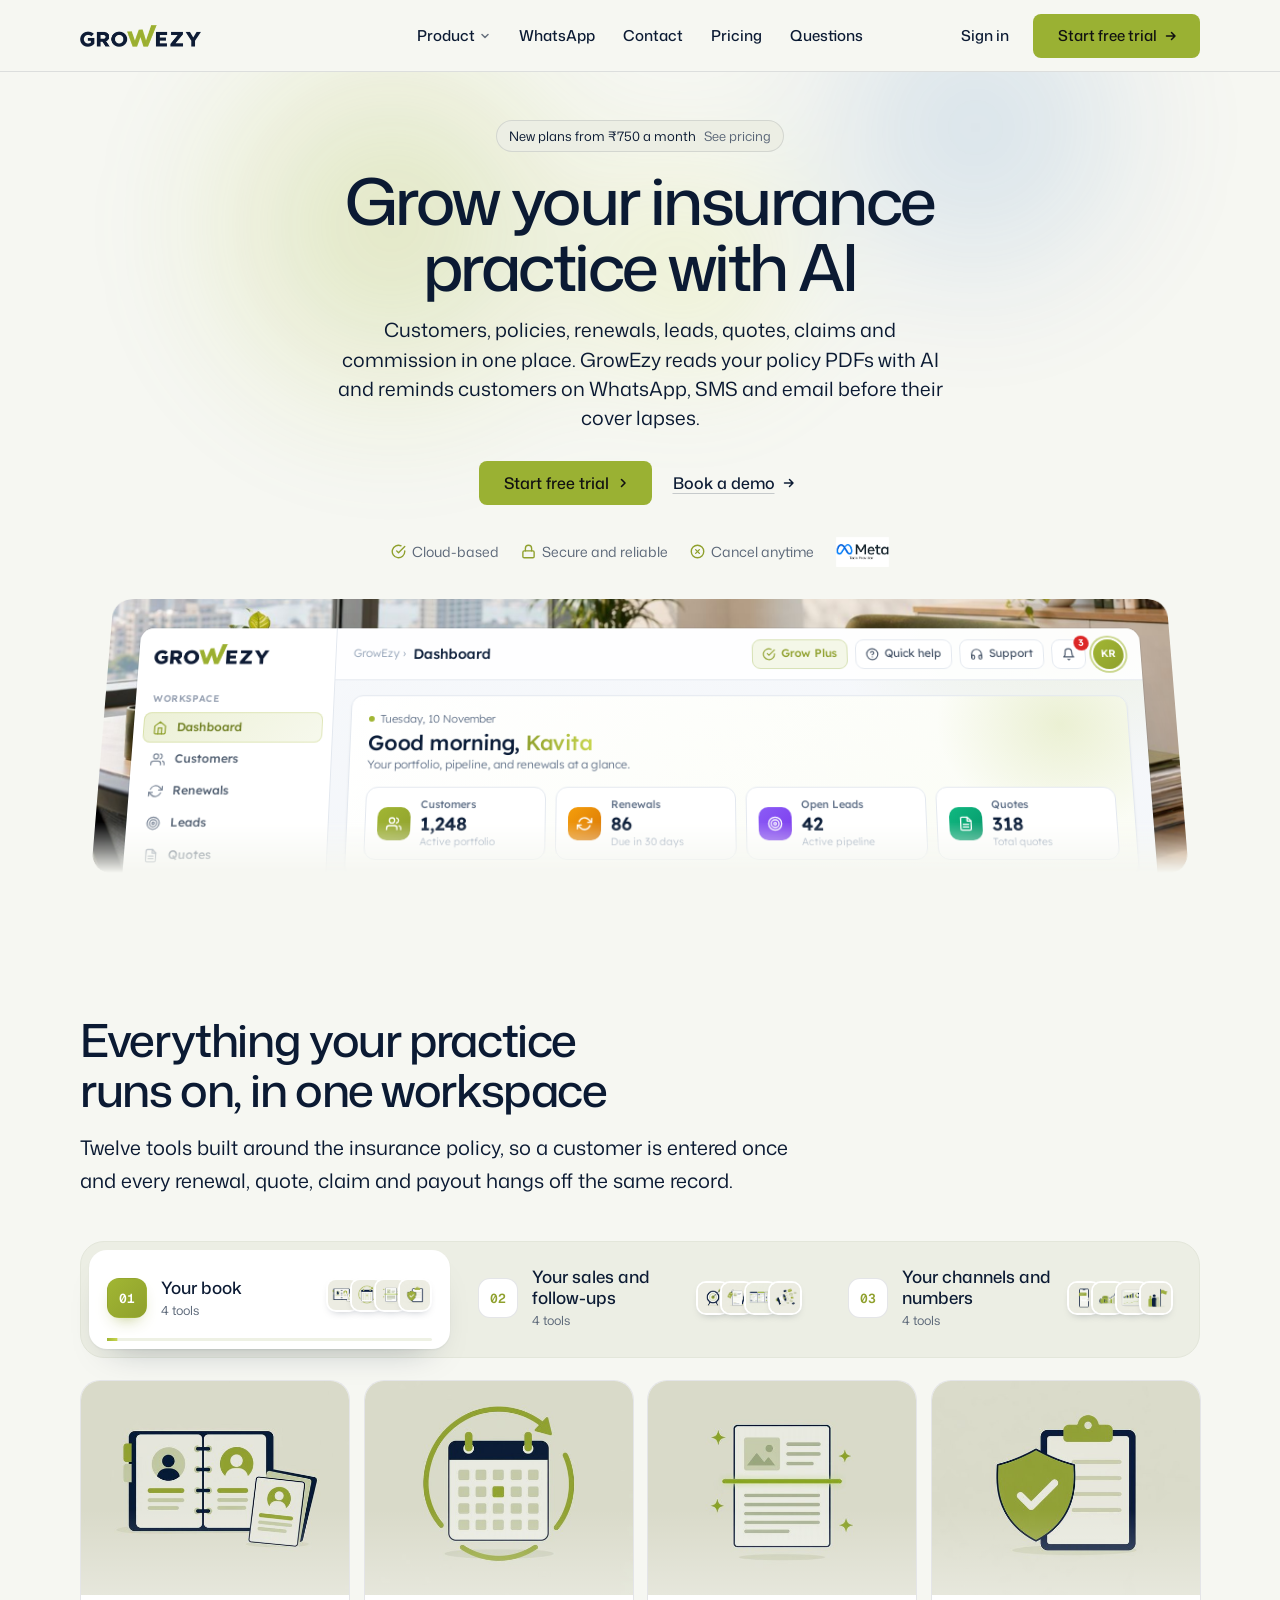
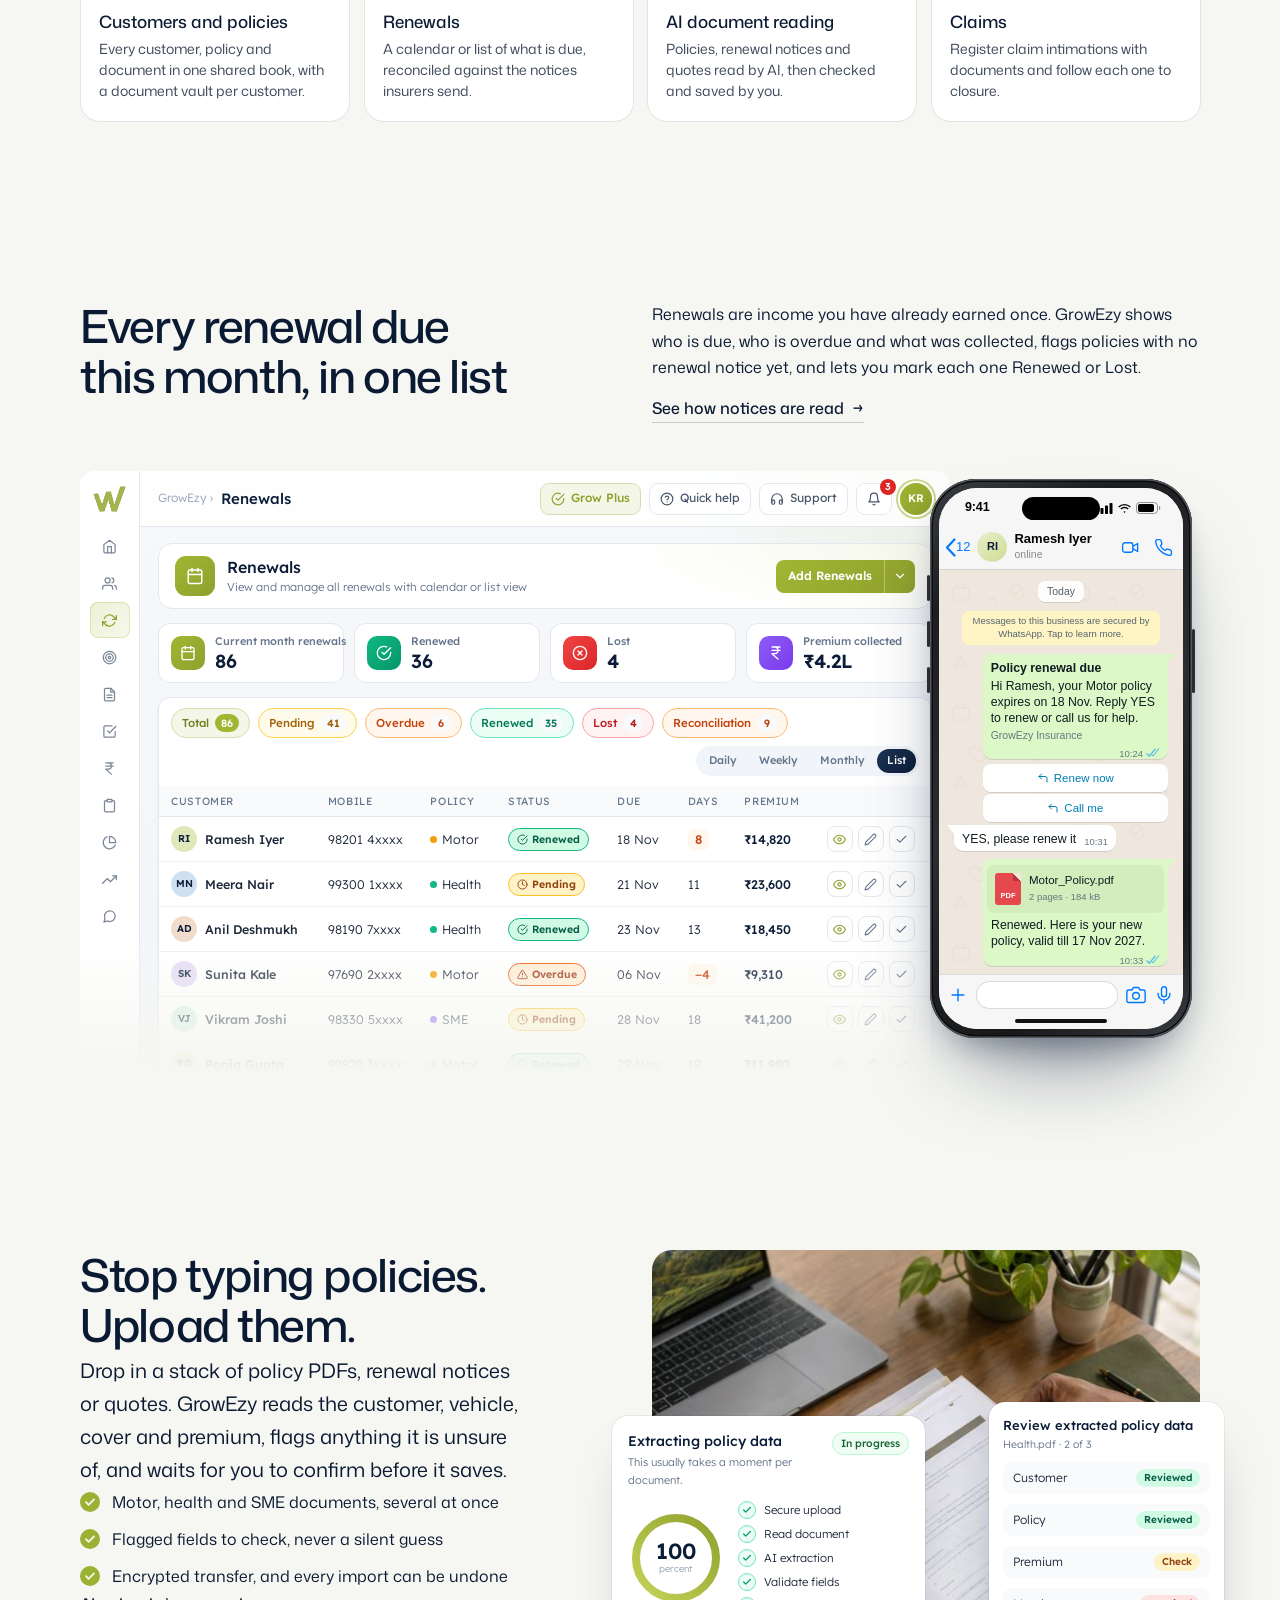
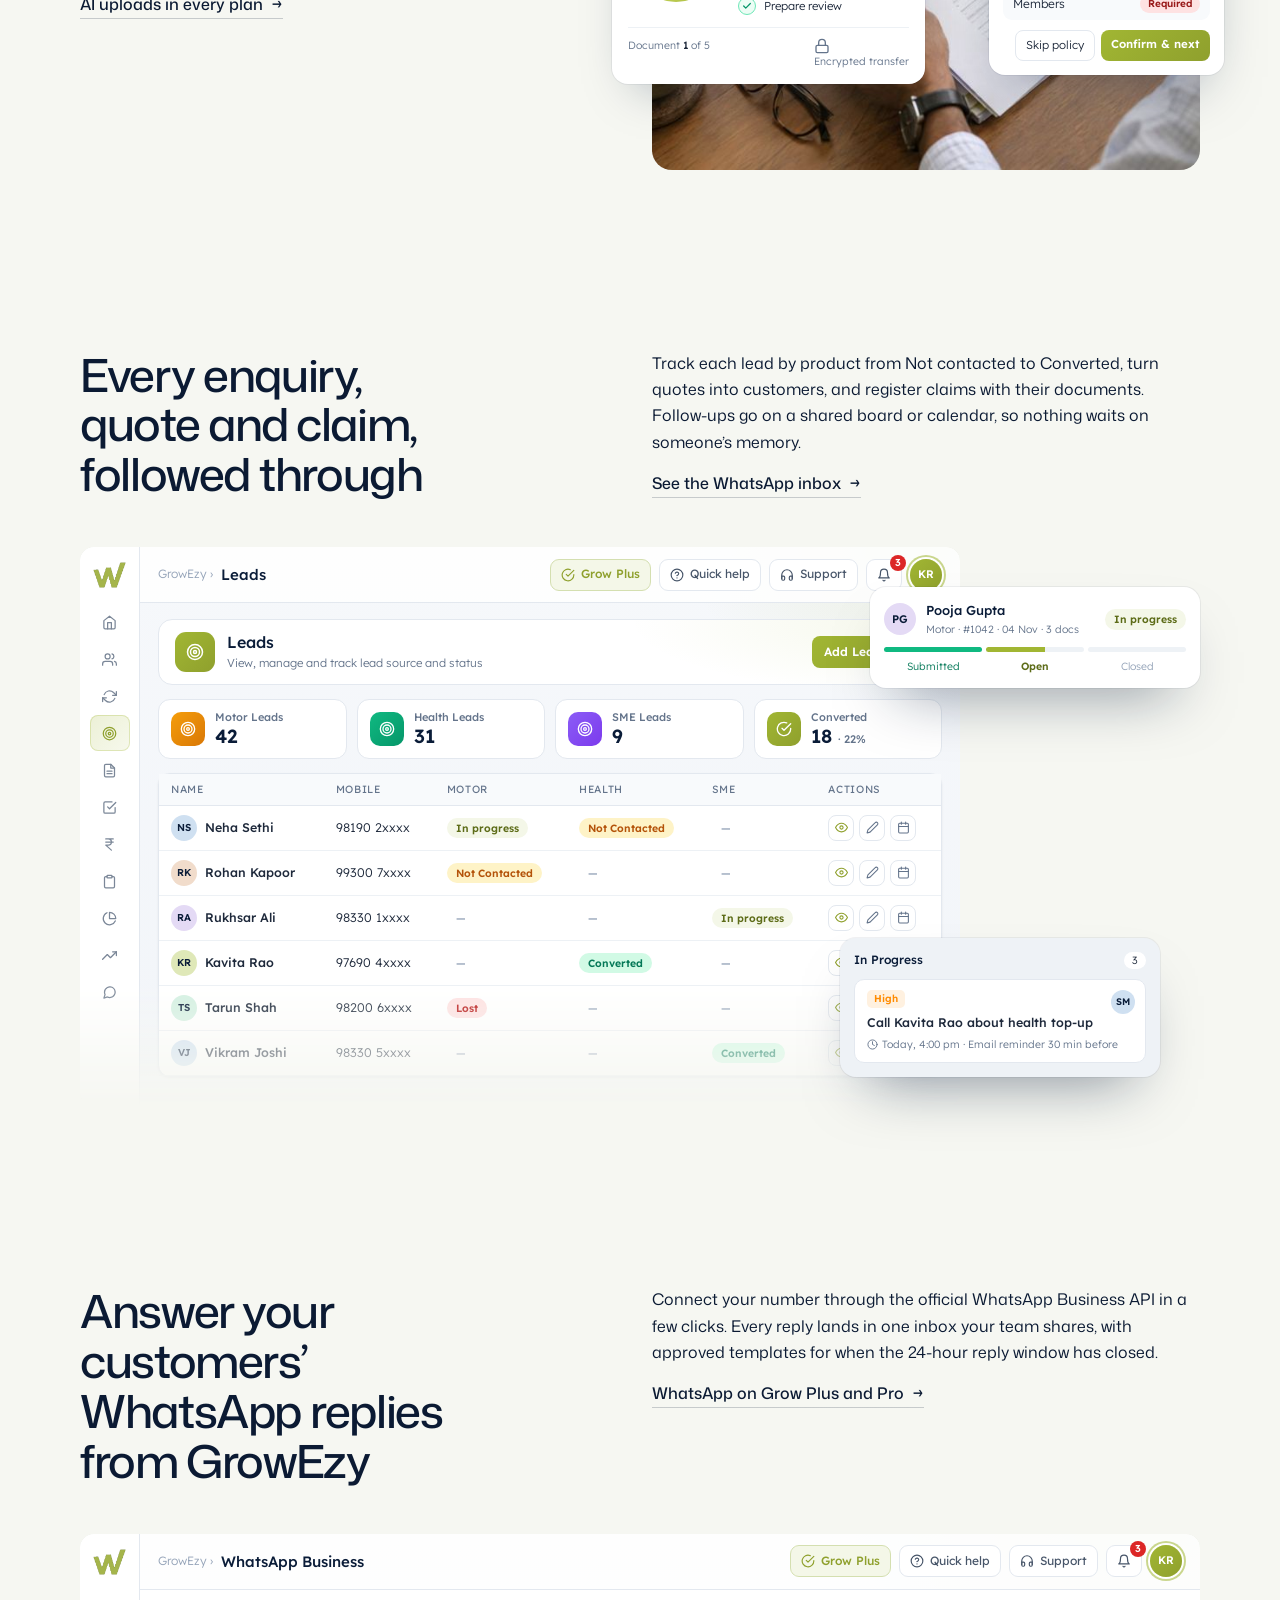
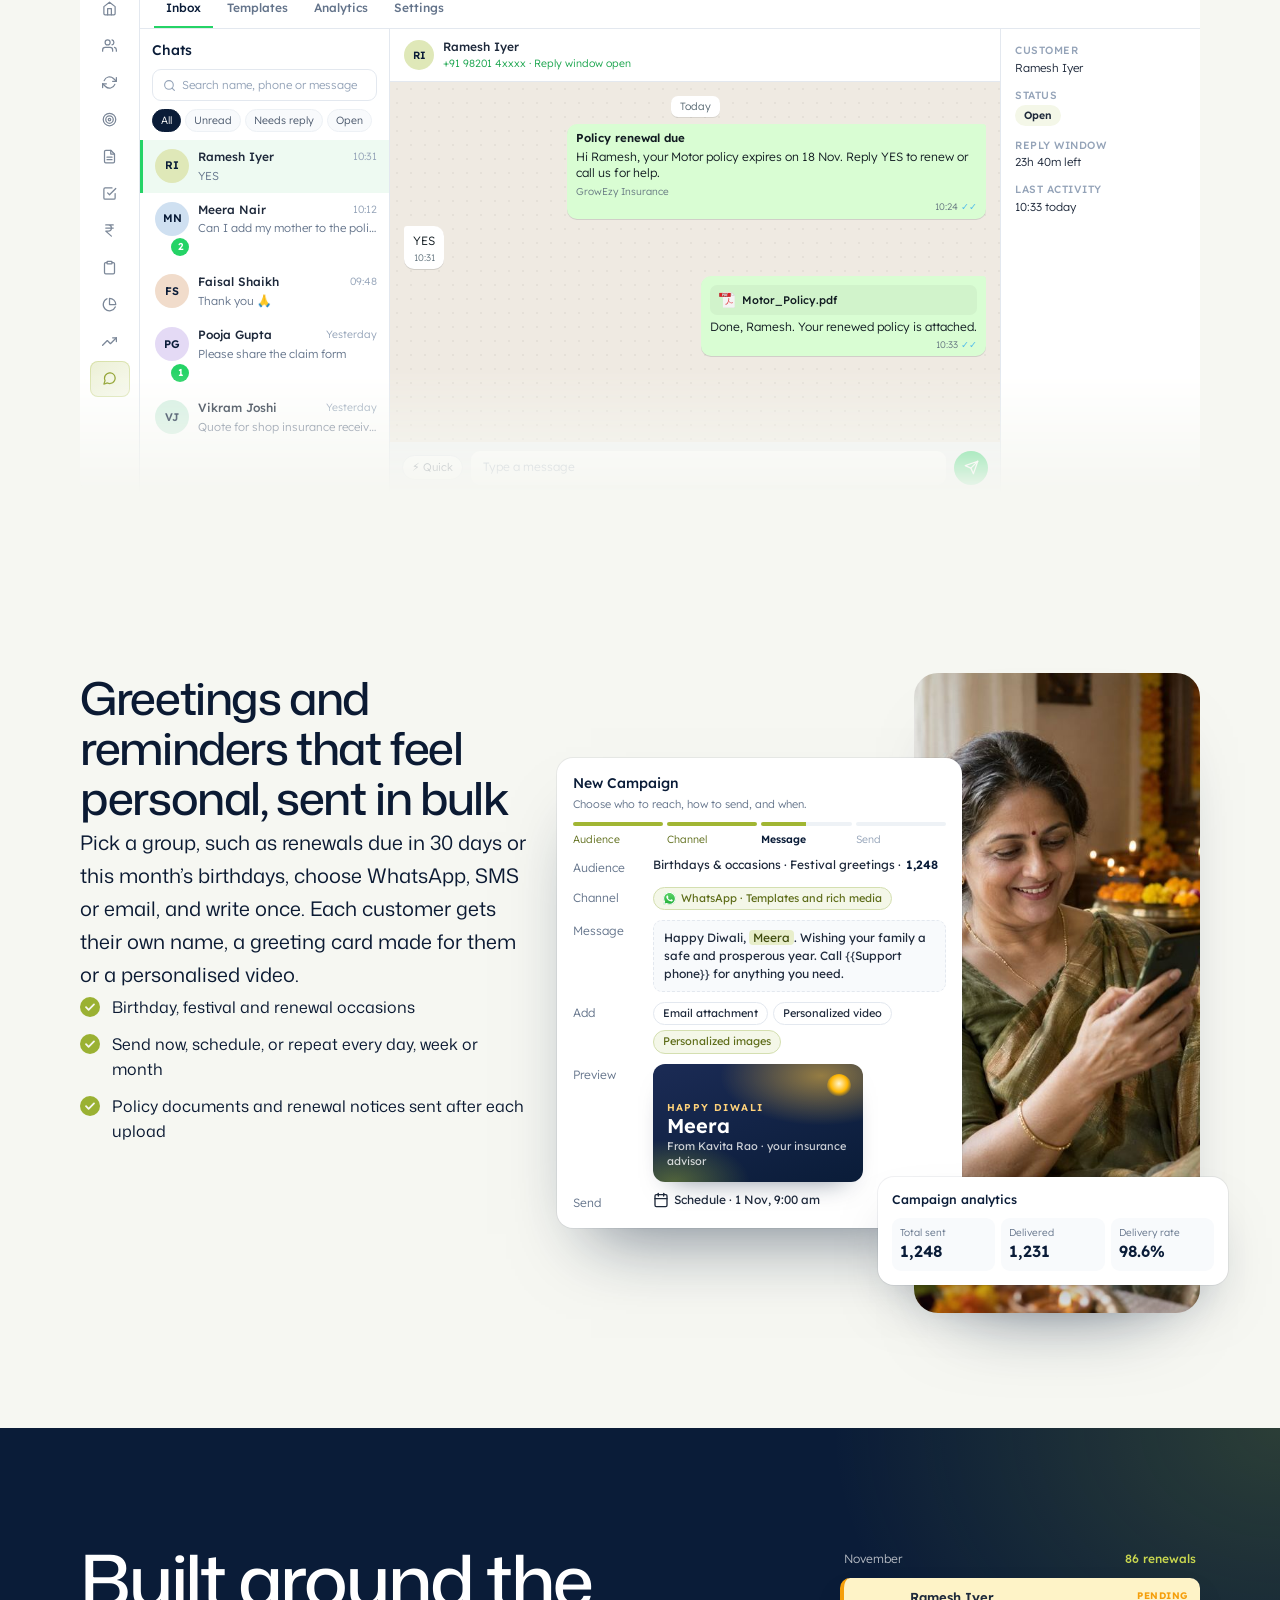
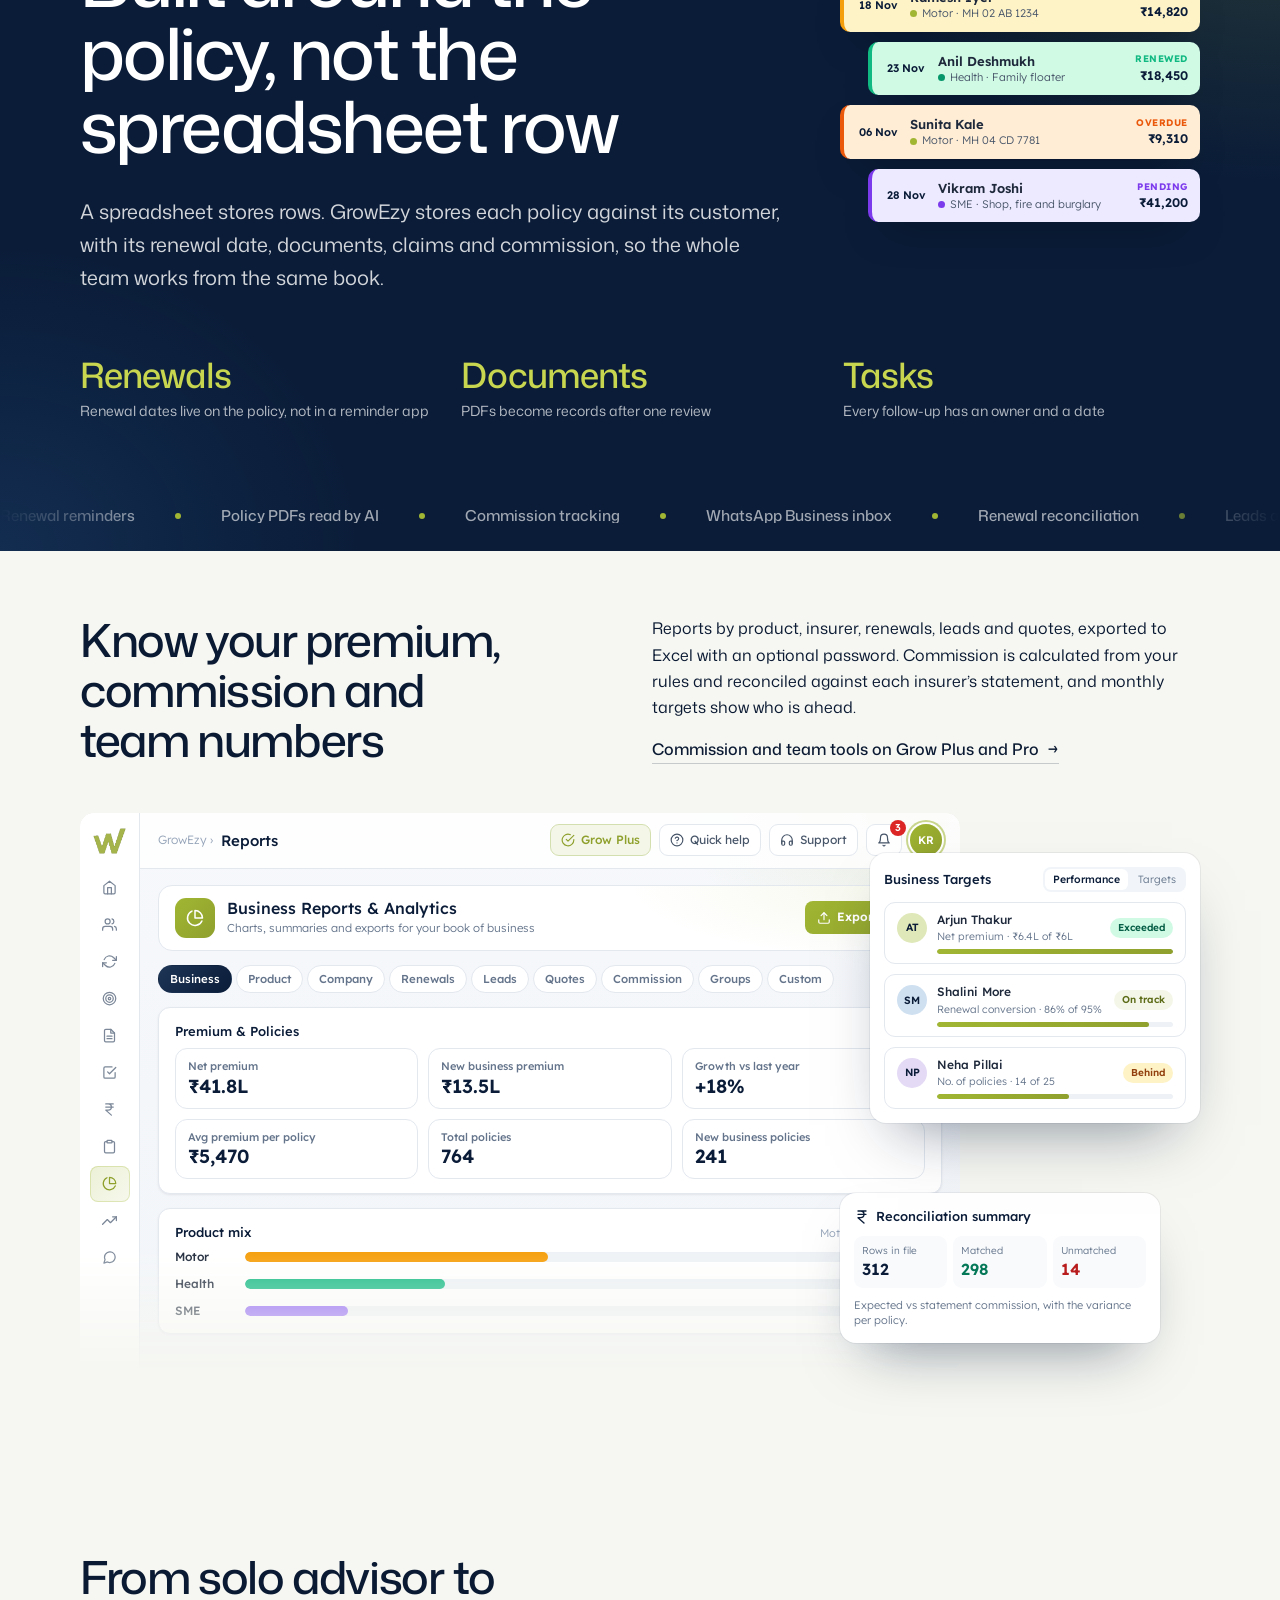
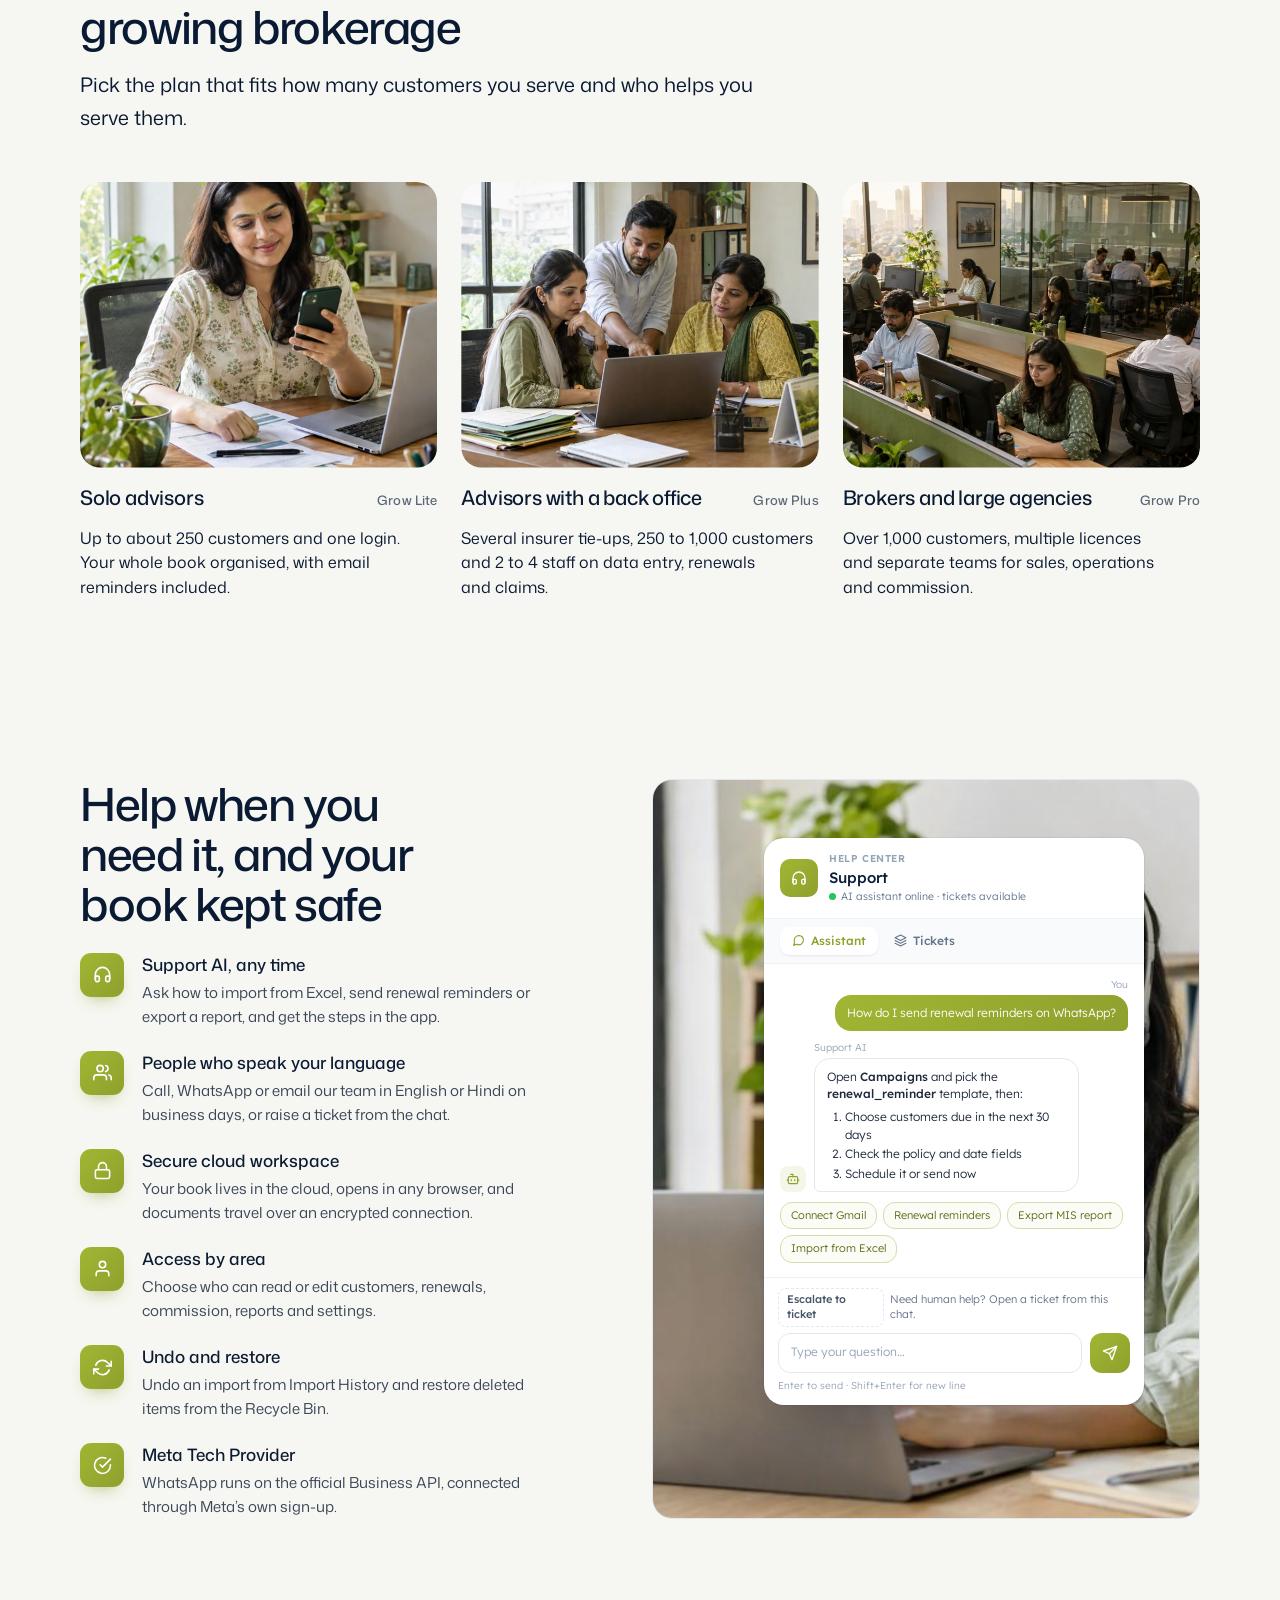
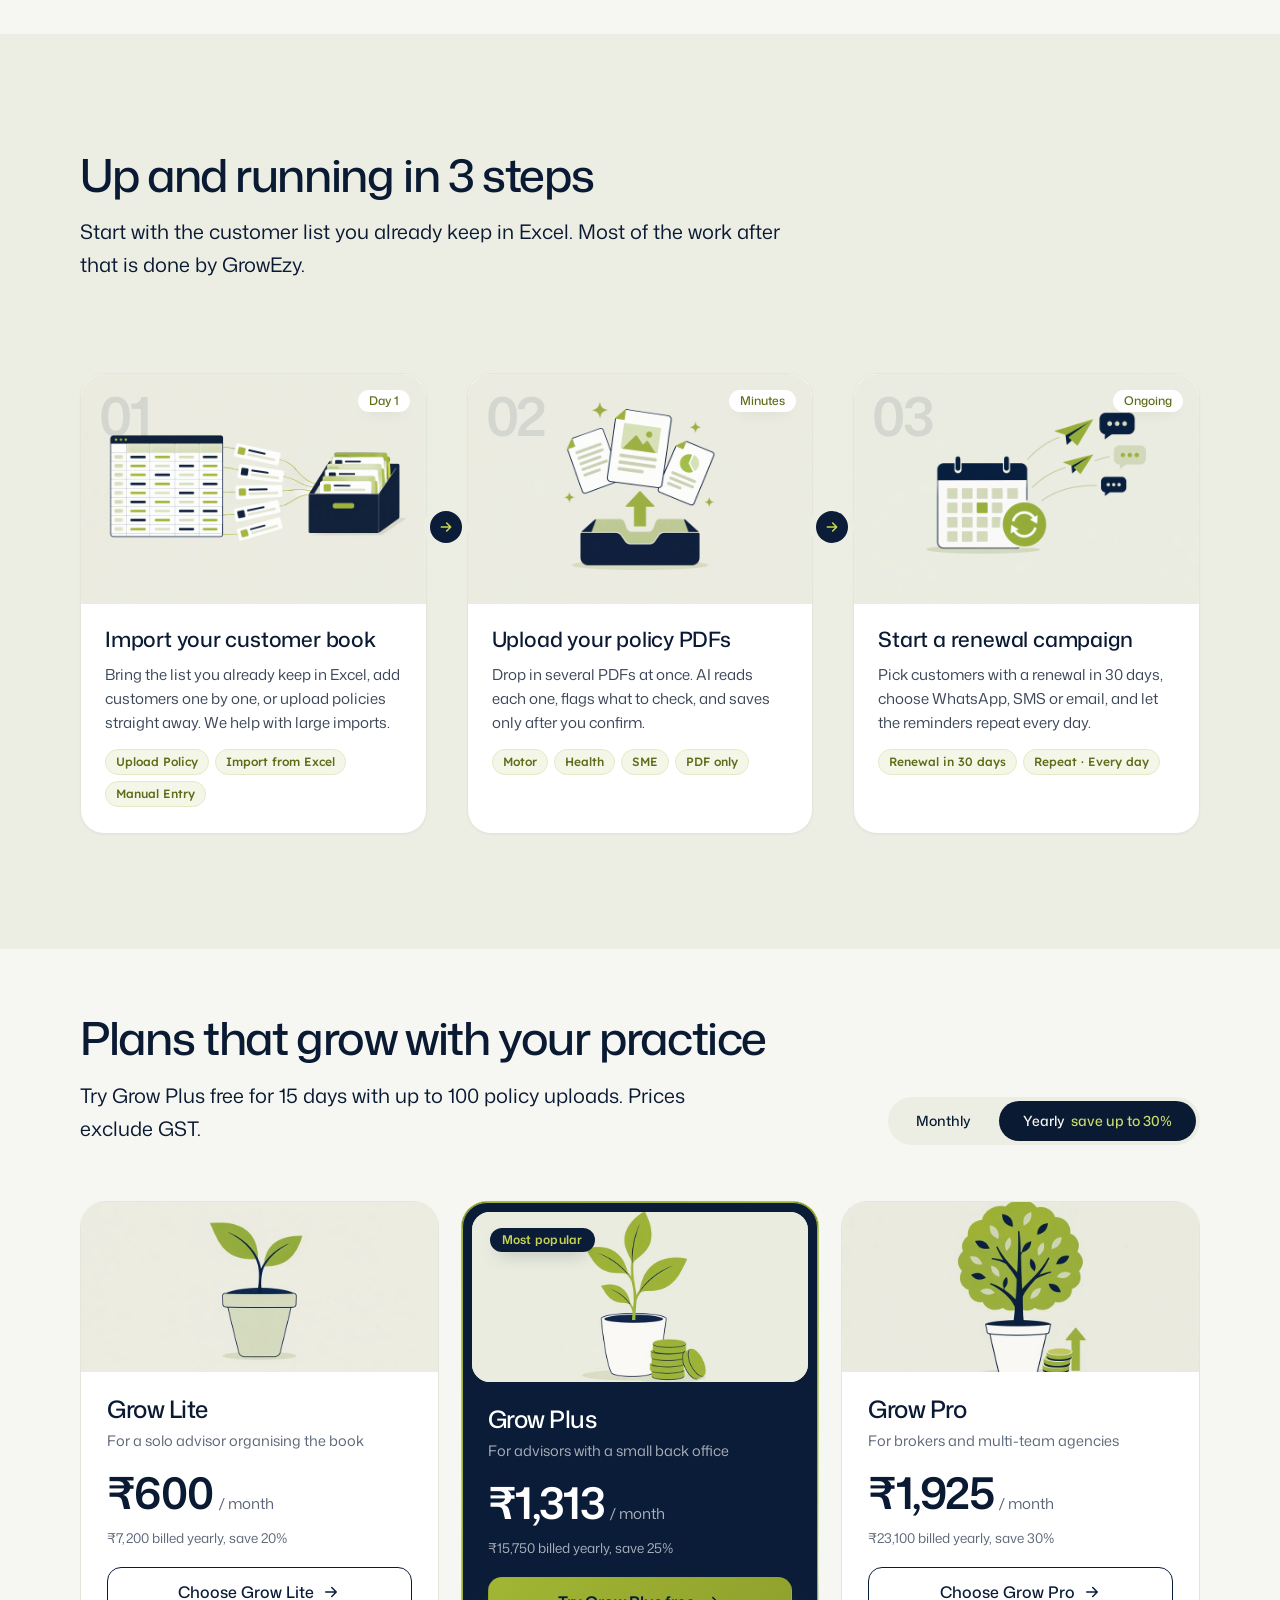
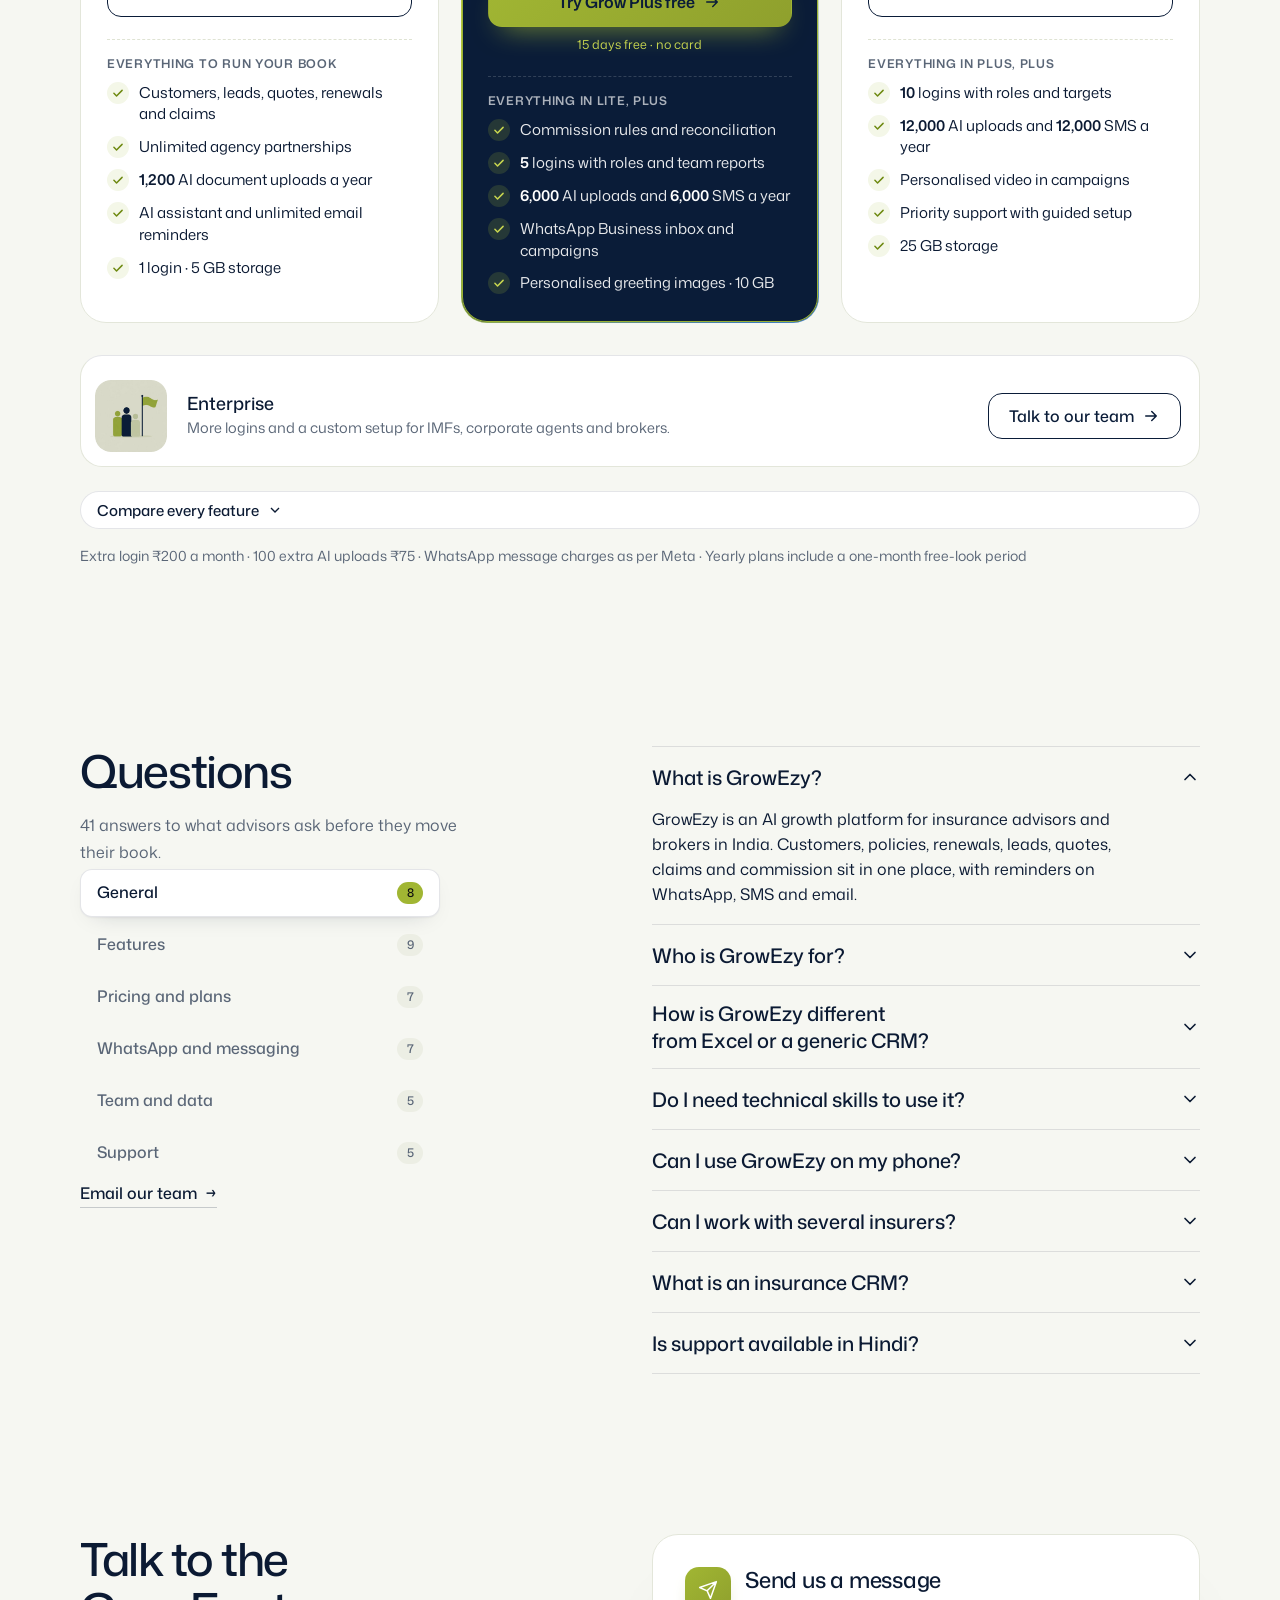
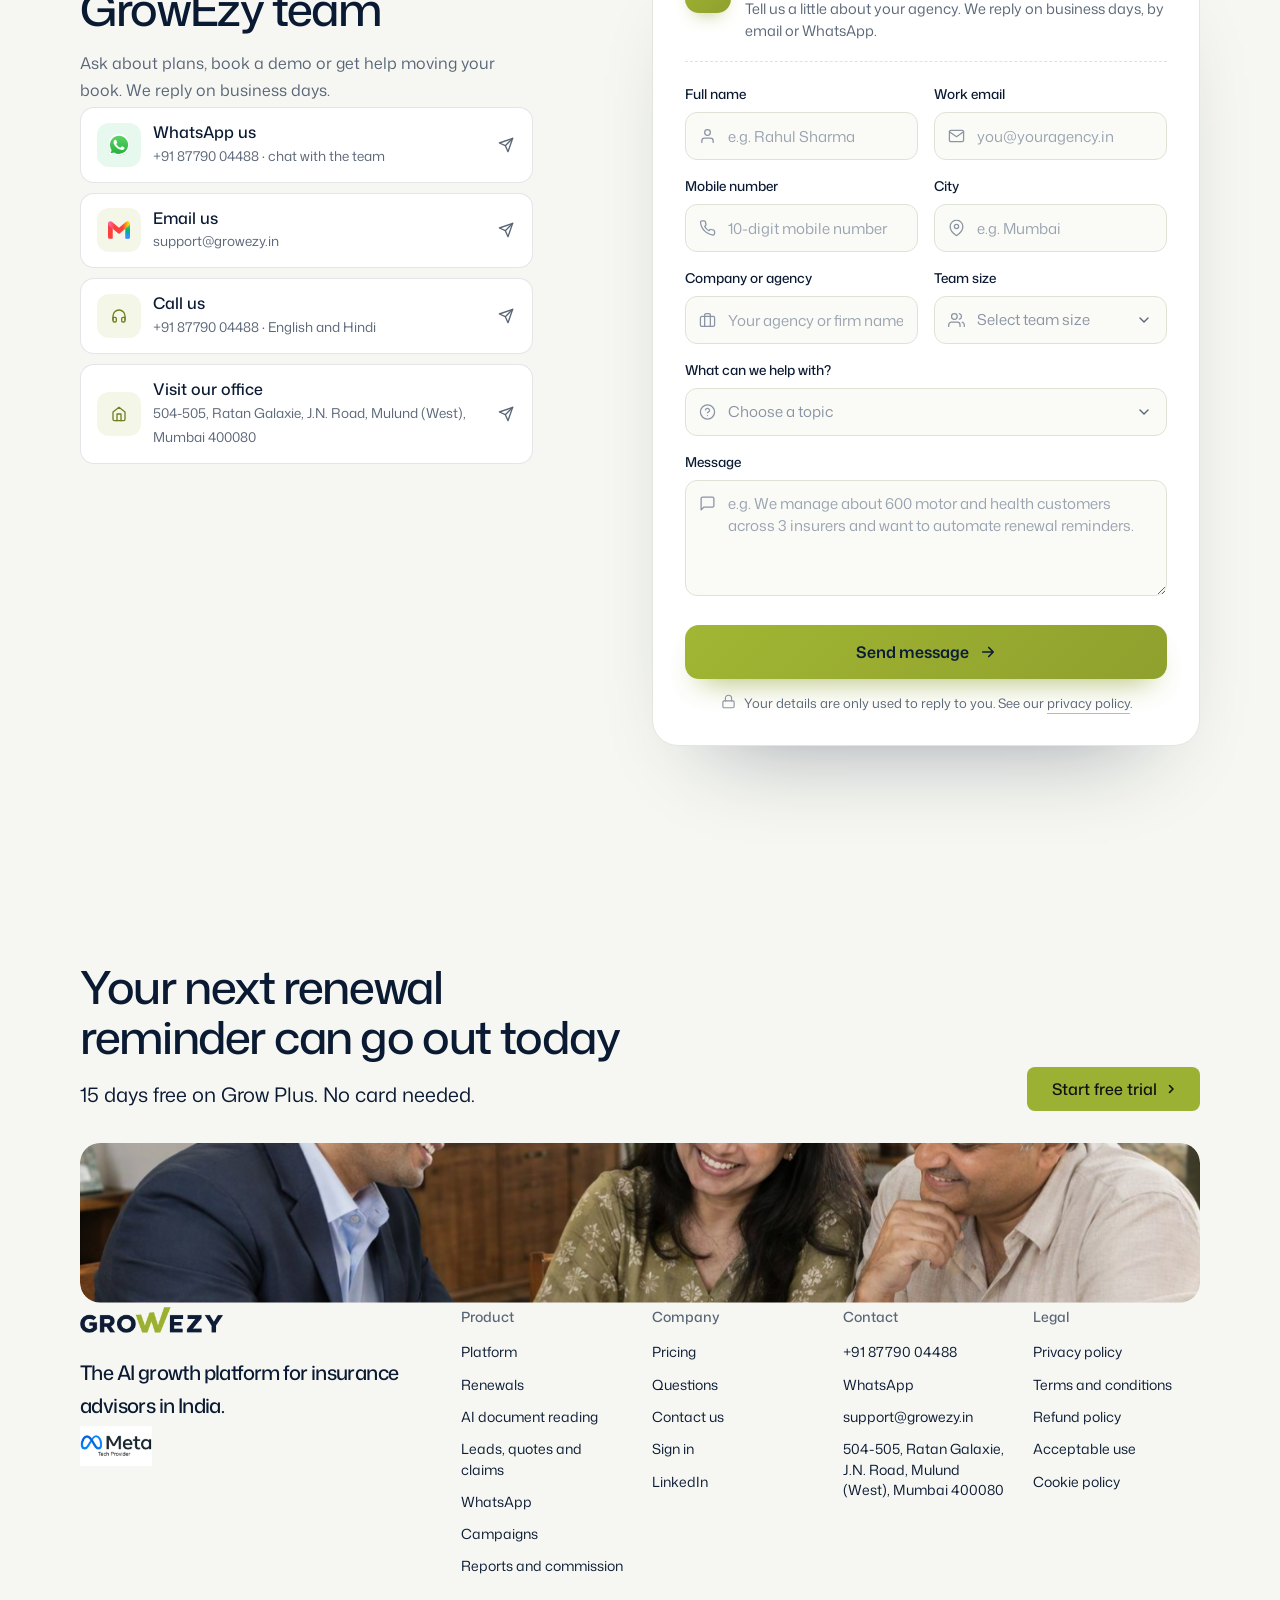
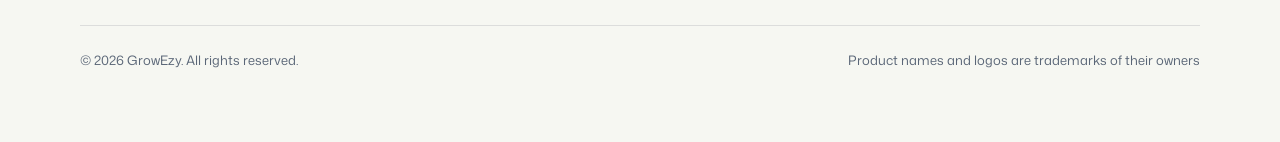
==== index.html @ 99fb9d59 "Flat illustrations; contact form placeholders, icons and validation" ====
<!doctype html>
<html lang="en" data-type="software" data-radius="soft" data-ground="sage" data-buttons="arrow" data-motion>
<head>
<meta charset="utf-8">
<meta name="viewport" content="width=device-width, initial-scale=1, viewport-fit=cover">
<title>GrowEzy: AI growth platform for insurance advisors in India</title>
<meta name="description" content="GrowEzy reads your policy PDFs, tracks every renewal and commission, and reminds customers on WhatsApp, SMS and email. Plans from ₹750 a month, 15 days free.">
<meta property="og:type" content="website">
<meta property="og:title" content="GrowEzy: AI growth platform for insurance advisors in India">
<meta property="og:description" content="Every policy, renewal and commission in one place, with reminders your customers actually read.">
<meta property="og:image" content="share.jpg">
<meta name="twitter:card" content="summary_large_image">
<link rel="icon" href="images/favicon-32.png" type="image/png" sizes="32x32">
<link rel="apple-touch-icon" href="images/favicon-192.png">
<meta name="theme-color" content="#f6f7f2">
<link rel="canonical" href="https://growezy.in/">
<meta name="site-kind" content="software">
<meta name="page-type" content="software">
<link rel="preconnect" href="https://fonts.googleapis.com">
<link rel="preconnect" href="https://fonts.gstatic.com" crossorigin>
<link href="https://fonts.googleapis.com/css2?family=Mona+Sans:wdth,wght@75..125,400..600&family=Geist+Mono:wght@400..500&display=swap" rel="stylesheet">
<link href="https://fonts.googleapis.com/css2?family=Hind:wght@400;500&text=%E2%82%B9&display=swap" rel="stylesheet">
<link rel="stylesheet" href="assets/system.css">
<link rel="stylesheet" href="assets/ui/cards.css">
<link rel="stylesheet" href="assets/motion/motion.css">
<link rel="stylesheet" href="assets/backgrounds/backgrounds.css">
<link rel="stylesheet" href="assets/layout/layout.css">
<link rel="stylesheet" href="assets/icons/icon.css">
<style>
:root {
  --p-bg: #f6f7f2; --p-surface: #eceee4; --p-ink: #0b1a33; --p-muted: #5a6677;
  --p-accent: #9ab133; --p-accent-ink: #111111; --p-action: #9ab133; --p-action-ink: #111111;
  --p-inv-bg: #0b1a33; --p-inv-surface: #18273f; --p-inv-ink: #f6f7f2; --p-inv-muted: #939ca5;
  --p-inv-accent: #9ab133; --p-inv-accent-ink: #111111; --p-inv-action: #9ab133; --p-inv-action-ink: #111111;
  --font-display: "Mona Sans", "Hind", system-ui, sans-serif;
  --font-text: "Mona Sans", "Hind", system-ui, sans-serif;
  --font-mono: "Geist Mono", ui-monospace, "SFMono-Regular", Menlo, Consolas, monospace;
  --display-weight: 500;
  --display-tracking: -0.03em;
  --display-tracking-xl: -0.04em;
  --display-stretch: 104%;
  --ly-scale: 0.96;
}
</style>
<link rel="stylesheet" href="assets/ui/base.css">
<link rel="stylesheet" href="assets/diagrams/diagram.css">
<link href="https://fonts.googleapis.com/css2?family=Lexend:wght@300;400;500;600&display=swap" rel="stylesheet">
<link rel="stylesheet" href="css/app-mock.css?v=12">
<link rel="stylesheet" href="css/wa-phone.css?v=12">
<link rel="stylesheet" href="css/site.css?v=12">
<link rel="stylesheet" href="css/premium.css?v=12">
<link rel="stylesheet" href="css/sections.css?v=12">
<script>document.documentElement.classList.add('m-enter');setTimeout(()=>document.documentElement.classList.add('m-enter-done'),700)</script>
<script src="assets/backgrounds/backgrounds.js"></script>
<script>document.documentElement.classList.add('mo-js');setTimeout(()=>document.documentElement.classList.add('mo-safe'),2500)</script>
<link rel="modulepreload" href="assets/moments/moments.js">
<link rel="modulepreload" href="assets/moments/lib.js">
<link rel="modulepreload" href="assets/moments/line-carries-colour/moment.js">
<link rel="modulepreload" href="assets/moments/liquid-type/moment.js">
<style>
  /* the logo: the client's own file */
  .nav__logo img { display: block; height: 22px; width: auto; }
  .footer .nav__logo img { height: 26px; }

  /* hero window (layout/hero-centred.html, drawn light on the page's ground) */
  .d-win { background: #fff; color: #0b1a33; border-radius: 12px; overflow: hidden; font: 400 14px/1.4 var(--font-text); box-shadow: 0 0 0 1px rgb(11 26 51 / .08), 0 30px 70px -30px rgb(11 26 51 / .45); }
  .d-win__bar { display: flex; align-items: center; gap: 10px; height: 40px; padding: 0 14px; border-bottom: 1px solid rgb(11 26 51 / .08); font-size: 13px; color: #5a6677; }
  .d-win__bar b { color: #0b1a33; font-weight: 500; } .d-win__bar .sp { flex: 1; }
  .d-win__dots { display: flex; gap: 6px; } .d-win__dots i { width: 10px; height: 10px; border-radius: 50%; background: #dcdfe2; }
  .d-win__body { display: grid; grid-template-columns: 250px 1fr; min-height: 420px; }
  .inbox { border-right: 1px solid rgb(11 26 51 / .08); padding: 10px; display: grid; align-content: start; gap: 2px; }
  .inbox .q { height: 34px; margin-bottom: 6px; border-radius: 9px; background: #f2f3ef; display: flex; align-items: center; padding: 0 10px; color: #5a6677; font-size: 13px; }
  .inbox .t { display: grid; grid-template-columns: 30px 1fr auto; gap: 1px 10px; padding: 9px 8px; border-radius: 9px; font-size: 13px; }
  .inbox .t.is-on { background: #f2f3ef; }
  .inbox .t i { grid-row: 1 / span 2; width: 30px; height: 30px; border-radius: 50%; display: grid; place-items: center; font: 600 13px/1 var(--font-text); font-style: normal; color: #0b1a33; }
  .inbox .t b { font-weight: 500; } .inbox .t time { color: #5a6677; font-size: 13px; }
  .inbox .t span { grid-column: 2 / -1; color: #5a6677; white-space: nowrap; overflow: hidden; text-overflow: ellipsis; }
  .convo { display: grid; min-width: 0; align-content: start; }
  .d-chat { display: grid; gap: 8px; align-content: start; padding: 14px 18px; font-size: 14px; }
  .d-msg { max-width: 78%; padding: 10px 14px; border-radius: 16px; line-height: 1.45; }
  .d-msg--me { justify-self: end; background: #0b1a33; color: #fff; border-bottom-right-radius: 6px; }
  .d-msg--bot { max-width: 86%; background: #f2f3ef; color: #0b1a33; border-bottom-left-radius: 6px; }
  .d-msg small { display: block; margin-top: 4px; font-size: 13px; opacity: .7; }
  .d-msg--me small { display: none; }
  .d-msg--bot small { display: inline; margin: 0 0 0 8px; white-space: nowrap; }
  .d-tool { display: flex; align-items: center; gap: 8px; font-size: 13px; color: #5a6677; }
  .d-tool::before { content: ""; width: 14px; height: 14px; border-radius: 50%; border: 2px solid currentColor; border-right-color: transparent; }
  .acts { display: flex; gap: 8px; } .acts span { height: 30px; padding: 0 12px; border-radius: var(--r-btn, 8px); display: inline-flex; align-items: center; font-size: 13px; font-weight: 500; background: #9ab133; color: #111; }
  .acts span + span { background: transparent; color: #0b1a33; box-shadow: inset 0 0 0 1px rgb(11 26 51 / .2); }
  @media (max-width: 639px) { .d-win__body { grid-template-columns: 1fr; } .inbox { display: none; } .d-chat { font-size: 13px; padding: 12px 14px; } .d-win__bar .sp ~ span { display: none; } .d-msg--bot small, .d-tool { display: none; } }

  /* app frame (sections-library.md, app-frame) */
  .app.ui { display: grid; grid-template-columns: minmax(0, 5fr) minmax(0, 7fr); margin-top: var(--s-7); background: var(--u-bg); border: 1px solid var(--u-border); border-radius: var(--u-r); box-shadow: var(--u-shadow); }
  .app > .app__pane { position: relative; min-width: 0; min-height: 0; overflow: hidden; }
  .app > .app__pane + .app__pane { border-left: 1px solid var(--u-line); }
  .app > .app__pane > .ui-panel { width: 100%; border: 0; border-radius: 0; box-shadow: none; }
  .app > .app__pane::after { content: ""; position: absolute; inset: auto 0 0 0; height: 64px; background: linear-gradient(transparent, var(--u-bg)); pointer-events: none; }
  @media (min-width: 1024px) and (max-width: 1279px) { .app.ui { grid-template-columns: minmax(0, 4fr) minmax(0, 8fr); } }
  @media (max-width: 1023px) {
    .app.ui { grid-template-columns: minmax(0, 1fr); grid-template-rows: auto minmax(0, 1fr); }
    .app > .app__pane--list { max-height: 252px; }
    .app > .app__pane--list::after { display: none; }
    .app .ui-win__side { display: none; }
    .app .ui-win__body { grid-template-columns: minmax(0, 1fr); }
    .app > .app__pane + .app__pane { border-left: 0; border-top: 1px solid var(--u-line); }
  }
  @media (max-width: 639px) {
    .app.ui { grid-template-rows: minmax(0, 1fr); }
    .app > .app__pane--list { display: none; }
    .app > .app__pane + .app__pane { border-top: 0; }
  }


  /* hero: the office photograph behind the product window, a slow settle on load */
  .hero--centred .hero__window { background: #dfe3d6; }
  .hero__window > .hero__photo { position: absolute; inset: 0; width: 100%; height: 100%; object-fit: cover; object-position: 50% 60%; transform: scale(1.06); transition: transform 2.4s cubic-bezier(.2,.7,.2,1); }
  html.is-loaded .hero__window > .hero__photo { transform: scale(1); }

  /* who it is for: three photograph tiles */
  #advisors .tile__media { --tile-ratio: 5 / 4; }
  #advisors .tile p { color: var(--ink); max-width: 38ch; }
  #advisors .tile .t-label { color: var(--muted); }
  @media (min-width: 640px) and (max-width: 1023px) { #advisors { --h: 2; } }
  @media (max-width: 639px) { #advisors .tile__media { --tile-ratio: 16 / 10; } }

  /* assistant: the photograph is the frame, the chat over its calm side */
  #assistant .frame--split { --ratio: 80%; }
  #assistant .frame__img { position: absolute; inset: 0; width: 100%; height: 100%; object-fit: cover; object-position: 30% 40%; }

  /* pricing */
  .section-head--row > .bill, .bill { display: inline-flex; align-self: end; gap: 4px; padding: 4px; border-radius: 999px; background: var(--surface); margin-top: var(--s-5); }
  .bill button { height: 40px; padding: 0 var(--s-5); border: 0; border-radius: 999px; background: transparent; font: 500 var(--t-small)/1 var(--font-text); color: var(--ink); cursor: pointer; transition: background .25s, color .25s; }
  .bill button[aria-selected="true"] { background: var(--ink); color: var(--bg); }
  .bill .save { margin-left: 6px; color: #5b6d12; }
  .bill button[aria-selected="true"] .save { color: #c9dc6c; }
  .price .t-stat { font-variant-numeric: tabular-nums; transition: opacity .2s; }
  .price.is-swapping .t-stat, .plan-note.is-swapping { opacity: 0; }
  .plan-note { transition: opacity .2s; }
  .price small { color: var(--muted); font-size: var(--t-small); }
  .plan-note { color: var(--muted); font-size: var(--t-small); min-height: 1.4em; }
  .card--plan .checks li b { font-weight: 500; }
  .plan-head { display: flex; align-items: center; gap: var(--s-3); }
  .plan-ent { display: flex; flex-wrap: wrap; align-items: baseline; justify-content: space-between; gap: var(--s-3) var(--s-6); margin-top: var(--s-6); padding-top: var(--s-5); border-top: 1px solid var(--line); }
  .plan-ent p { margin: 0; }
  .addons { margin-top: var(--s-4); color: var(--muted); font-size: var(--t-small); }

  /* reveal on scroll, once (asked for by the client); nothing hides without script or under reduced motion */
  @media (prefers-reduced-motion: no-preference) {
    html.rv-on [data-reveal] > * { opacity: 0; transform: translateY(18px); transition: opacity .7s cubic-bezier(.2,.7,.2,1), transform .7s cubic-bezier(.2,.7,.2,1); transition-delay: calc(var(--i, 0) * 90ms); }
    html.rv-on [data-reveal].is-in > * { opacity: 1; transform: none; }
  }

  #features .panel { --p-h: 336px; }
  #features .ui-check.is-done .ui-check__label { color: var(--u-ink, #0b1a33); }
  #features .ui-check.is-done .ui-check__label::after { transform: scaleX(0); }
  #setup .panel { --p-h: 336px; }
  .plan-msg img { display: inline-block; vertical-align: -4px; margin-left: 6px; }
  @media (min-width: 1024px) and (max-width: 1279px) { #features .panel { --p-h: 260px; } }
  @media (min-width: 640px) and (max-width: 1279px) { #setup, #pricing { --h: 2; } }
  @media (min-width: 640px) and (max-width: 1023px) { #statement .mo-lt__type { font-size: 17vw; } }
  @media (max-width: 639px) { #features .panel { --p-h: 190px; } #setup .panel { --p-h: 260px; } }
  :focus-visible { outline-color: var(--ink); }
  .hero--centred .hero__lead { color: var(--ink); }
  @media (max-width: 399px) { .nav__logo img { height: 18px; } }
  @media (max-width: 359px) { .nav__bar .nav__actions .btn { display: none; } }
</style>
</head>
<body>
<svg width="0" height="0" style="position:absolute" aria-hidden="true"><defs><linearGradient id="gx-ring-grad" x1="0" y1="0" x2="1" y2="1"><stop offset="0" stop-color="#c5d456"/><stop offset="1" stop-color="#8fa02d"/></linearGradient></defs><symbol id="fi-home" viewBox="0 0 24 24"><path d="M3 9l9-7 9 7v11a2 2 0 0 1-2 2H5a2 2 0 0 1-2-2z"/><polyline points="9 22 9 12 15 12 15 22"/></symbol><symbol id="fi-users" viewBox="0 0 24 24"><path d="M17 21v-2a4 4 0 0 0-4-4H5a4 4 0 0 0-4 4v2"/><circle cx="9" cy="7" r="4"/><path d="M23 21v-2a4 4 0 0 0-3-3.87"/><path d="M16 3.13a4 4 0 0 1 0 7.75"/></symbol><symbol id="fi-refresh" viewBox="0 0 24 24"><polyline points="23 4 23 10 17 10"/><polyline points="1 20 1 14 7 14"/><path d="M3.51 9a9 9 0 0 1 14.85-3.36L23 10M1 14l4.64 4.36A9 9 0 0 0 20.49 15"/></symbol><symbol id="fi-target" viewBox="0 0 24 24"><circle cx="12" cy="12" r="10"/><circle cx="12" cy="12" r="6"/><circle cx="12" cy="12" r="2"/></symbol><symbol id="fi-file" viewBox="0 0 24 24"><path d="M14 2H6a2 2 0 0 0-2 2v16a2 2 0 0 0 2 2h12a2 2 0 0 0 2-2V8z"/><polyline points="14 2 14 8 20 8"/><line x1="16" y1="13" x2="8" y2="13"/><line x1="16" y1="17" x2="8" y2="17"/></symbol><symbol id="fi-checksq" viewBox="0 0 24 24"><polyline points="9 11 12 14 22 4"/><path d="M21 12v7a2 2 0 0 1-2 2H5a2 2 0 0 1-2-2V5a2 2 0 0 1 2-2h11"/></symbol><symbol id="fi-rupee" viewBox="0 0 24 24"><path d="M6 3h12M6 8h12M6 3h4a5 5 0 0 1 0 10H6l9 8"/></symbol><symbol id="fi-clip" viewBox="0 0 24 24"><path d="M16 4h2a2 2 0 0 1 2 2v14a2 2 0 0 1-2 2H6a2 2 0 0 1-2-2V6a2 2 0 0 1 2-2h2"/><rect x="8" y="2" width="8" height="4" rx="1"/></symbol><symbol id="fi-pie" viewBox="0 0 24 24"><path d="M21.21 15.89A10 10 0 1 1 8 2.83"/><path d="M22 12A10 10 0 0 0 12 2v10z"/></symbol><symbol id="fi-trend" viewBox="0 0 24 24"><polyline points="23 6 13.5 15.5 8.5 10.5 1 18"/><polyline points="17 6 23 6 23 12"/></symbol><symbol id="fi-msg" viewBox="0 0 24 24"><path d="M21 11.5a8.38 8.38 0 0 1-.9 3.8 8.5 8.5 0 0 1-7.6 4.7 8.38 8.38 0 0 1-3.8-.9L3 21l1.9-5.7a8.38 8.38 0 0 1-.9-3.8 8.5 8.5 0 0 1 4.7-7.6 8.38 8.38 0 0 1 3.8-.9h.5a8.48 8.48 0 0 1 8 8v.5z"/></symbol><symbol id="fi-bell" viewBox="0 0 24 24"><path d="M18 8A6 6 0 0 0 6 8c0 7-3 9-3 9h18s-3-2-3-9"/><path d="M13.73 21a2 2 0 0 1-3.46 0"/></symbol><symbol id="fi-cal" viewBox="0 0 24 24"><rect x="3" y="4" width="18" height="18" rx="2"/><line x1="16" y1="2" x2="16" y2="6"/><line x1="8" y1="2" x2="8" y2="6"/><line x1="3" y1="10" x2="21" y2="10"/></symbol><symbol id="fi-okc" viewBox="0 0 24 24"><path d="M22 11.08V12a10 10 0 1 1-5.93-9.14"/><polyline points="22 4 12 14.01 9 11.01"/></symbol><symbol id="fi-xc" viewBox="0 0 24 24"><circle cx="12" cy="12" r="10"/><line x1="15" y1="9" x2="9" y2="15"/><line x1="9" y1="9" x2="15" y2="15"/></symbol><symbol id="fi-eye" viewBox="0 0 24 24"><path d="M1 12s4-8 11-8 11 8 11 8-4 8-11 8-11-8-11-8z"/><circle cx="12" cy="12" r="3"/></symbol><symbol id="fi-edit" viewBox="0 0 24 24"><path d="M17 3a2.83 2.83 0 1 1 4 4L7.5 20.5 2 22l1.5-5.5L17 3z"/></symbol><symbol id="fi-check" viewBox="0 0 24 24"><polyline points="20 6 9 17 4 12"/></symbol><symbol id="fi-alert" viewBox="0 0 24 24"><path d="M10.29 3.86L1.82 18a2 2 0 0 0 1.71 3h16.94a2 2 0 0 0 1.71-3L13.71 3.86a2 2 0 0 0-3.42 0z"/><line x1="12" y1="9" x2="12" y2="13"/><line x1="12" y1="17" x2="12.01" y2="17"/></symbol><symbol id="fi-upload" viewBox="0 0 24 24"><path d="M21 15v4a2 2 0 0 1-2 2H5a2 2 0 0 1-2-2v-4"/><polyline points="17 8 12 3 7 8"/><line x1="12" y1="3" x2="12" y2="15"/></symbol><symbol id="fi-search" viewBox="0 0 24 24"><circle cx="11" cy="11" r="8"/><line x1="21" y1="21" x2="16.65" y2="16.65"/></symbol><symbol id="fi-send" viewBox="0 0 24 24"><line x1="22" y1="2" x2="11" y2="13"/><polygon points="22 2 15 22 11 13 2 9 22 2"/></symbol><symbol id="fi-head" viewBox="0 0 24 24"><path d="M3 18v-6a9 9 0 0 1 18 0v6"/><path d="M21 19a2 2 0 0 1-2 2h-1a2 2 0 0 1-2-2v-3a2 2 0 0 1 2-2h3zM3 19a2 2 0 0 0 2 2h1a2 2 0 0 0 2-2v-3a2 2 0 0 0-2-2H3z"/></symbol><symbol id="fi-clock" viewBox="0 0 24 24"><circle cx="12" cy="12" r="10"/><polyline points="12 6 12 12 16 14"/></symbol><symbol id="fi-help" viewBox="0 0 24 24"><circle cx="12" cy="12" r="10"/><path d="M9.09 9a3 3 0 0 1 5.83 1c0 2-3 3-3 3"/><line x1="12" y1="17" x2="12.01" y2="17"/></symbol><symbol id="fi-chev" viewBox="0 0 24 24"><polyline points="6 9 12 15 18 9"/></symbol><symbol id="fi-lock" viewBox="0 0 24 24"><rect x="3" y="11" width="18" height="11" rx="2"/><path d="M7 11V7a5 5 0 0 1 10 0v4"/></symbol><symbol id="fi-zap" viewBox="0 0 24 24"><polygon points="13 2 3 14 12 14 11 22 21 10 12 10 13 2"/></symbol><symbol id="fi-layers" viewBox="0 0 24 24"><polygon points="12 2 2 7 12 12 22 7 12 2"/><polyline points="2 17 12 22 22 17"/><polyline points="2 12 12 17 22 12"/></symbol><symbol id="fi-bot" viewBox="0 0 24 24"><path d="M12 8V4H8"/><rect x="4" y="8" width="16" height="12" rx="2"/><path d="M2 14h2M20 14h2M15 13v2M9 13v2"/></symbol><symbol id="fi-user" viewBox="0 0 24 24"><path d="M20 21v-2a4 4 0 0 0-4-4H8a4 4 0 0 0-4 4v2"/><circle cx="12" cy="7" r="4"/></symbol><symbol id="fi-cross" viewBox="0 0 24 24"><circle cx="12" cy="12" r="10"/><line x1="22" y1="12" x2="18" y2="12"/><line x1="6" y1="12" x2="2" y2="12"/><line x1="12" y1="6" x2="12" y2="2"/><line x1="12" y1="22" x2="12" y2="18"/></symbol><symbol id="fi-excel" viewBox="0 0 24 24"><rect x="3" y="3" width="18" height="18" rx="2"/><path d="M8 8l8 8M16 8l-8 8"/></symbol><symbol id="fi-pen" viewBox="0 0 24 24"><path d="M12 20h9"/><path d="M16.5 3.5a2.12 2.12 0 0 1 3 3L7 19l-4 1 1-4L16.5 3.5z"/></symbol></svg>
<!-- type: software (an AI growth platform for insurance advisors and brokers in India)
     deal: hero centred (dealt triptych first; re-dealt: its 34-character side h1 could not name the category, buyer and country),
           nav nav-centre (dealt nav-cards; re-dealt: no product photographs for its cards), close close-photo (the client asked for photographs),
           footer footer-columns, rhythm surface-pairs, buttons arrow, mark: the client's own logo,
           palette: the client's own colours through start.mjs brand (navy ink and lime from the GrowEzy logo), type mona, lit ground sage
     pictures: photographs generated for GrowEzy with gpt-image (Azure), one look; card ground painterly-landscape (#features)
     moments: liquid-type (#statement), line-carries-colour (#setup); reveal-on-scroll and count-ups added at the client's request -->

<header class="nav nav--centre">
  <div class="wrap nav__bar">
    <a class="skip-link" href="#top">Skip to content</a>
    <a class="nav__logo" href="#top" aria-label="GrowEzy home"><img src="images/growezy-logo.png" alt="GrowEzy" width="480" height="87"></a>
    <nav class="nav__links" aria-label="Main">
      <div class="nav__item">
        <a class="nav__link" href="#features">Product <svg class="chev" viewBox="0 0 12 12" aria-hidden="true"><path d="M3 4.5l3 3 3-3" fill="none" stroke="currentColor" stroke-width="1.5" stroke-linecap="round" stroke-linejoin="round"/></svg></a>
        <div class="nav__menu">
          <div class="wrap grid">
            <div class="menu-col span-3">
              <p class="t-label">Your book</p>
              <a href="#platform">All features<span>Twelve tools, one workspace</span></a>
              <a href="#renewals">Renewals<span>Due, overdue, reconciled</span></a>
              <a href="#ai">AI document reading<span>Policies, notices, quotes</span></a>
              <a href="#pipeline">Leads, quotes and claims<span>Followed through</span></a>
            </div>
            <div class="menu-col span-3">
              <p class="t-label">Your customers and team</p>
              <a href="#whatsapp">WhatsApp inbox<span>Official Business API</span></a>
              <a href="#campaigns">Campaigns<span>Greetings, reminders, video</span></a>
              <a href="#numbers">Reports and commission<span>Premium, payouts, targets</span></a>
              <a href="#help">Support and security<span>Help and safety</span></a>
            </div>
            <a class="menu-card span-3 start-10" href="#advisors">
              <div class="panel"><img class="frame__img" src="images/agency-team-800.jpg" alt="Three colleagues at an insurance agency working on one laptop" loading="lazy"></div>
              <span class="t-card">Built for teams</span>
              <span class="t-small muted">Up to 10 logins on Grow Pro</span>
            </a>
          </div>
        </div>
      </div>
      <div class="nav__item"><a class="nav__link" href="#whatsapp">WhatsApp</a></div>
      <div class="nav__item"><a class="nav__link" href="#contact">Contact</a></div>
      <div class="nav__item"><a class="nav__link" href="#pricing">Pricing</a></div>
      <div class="nav__item"><a class="nav__link" href="#faq">Questions</a></div>
    </nav>
    <div class="nav__actions">
      <a class="nav__link" href="https://app.growezy.in/login">Sign in</a>
      <a class="btn btn--primary" href="https://app.growezy.in/signup">Start free trial</a>
    </div>
    <button class="nav__toggle" type="button" aria-expanded="false" aria-label="Menu">
      <svg width="18" height="18" viewBox="0 0 18 18" aria-hidden="true"><path d="M2 5h14M2 13h14" stroke="currentColor" stroke-width="1.6" stroke-linecap="round"/></svg>
    </button>
  </div>
</header>

<main id="top">
  <section class="hero hero--centred" data-enter aria-labelledby="hero-h">
    <div class="wrap"><div class="hero-text">
      <div class="hero__c">
        <a class="pill" href="#pricing"><span>New plans from ₹750 a month</span><span class="muted">See pricing</span></a>
        <h1 id="hero-h">Grow your insurance practice with AI</h1>
        <p class="hero__lead">Customers, policies, renewals, leads, quotes, claims and commission in one place. GrowEzy reads your policy PDFs with AI and reminds customers on WhatsApp, SMS and email before their cover lapses.</p>
        <div class="btn-row"><a class="btn btn--primary" href="https://app.growezy.in/signup">Start free trial<svg class="m-arrow" viewBox="0 0 12 12" aria-hidden="true"><path class="m-arrow__stem" d="M1 6h8"/><path class="m-arrow__head" d="M4.5 2.5 8 6l-3.5 3.5"/></svg></a><a class="btn btn--secondary" href="#contact">Book a demo</a></div>
        <ul class="hero-trust" aria-label="Why advisors trust GrowEzy">
          <li><svg class="fi" viewBox="0 0 24 24" aria-hidden="true"><use href="#fi-okc"/></svg>Cloud-based</li><li><svg class="fi" viewBox="0 0 24 24" aria-hidden="true"><use href="#fi-lock"/></svg>Secure and reliable</li><li><svg class="fi" viewBox="0 0 24 24" aria-hidden="true"><use href="#fi-xc"/></svg>Cancel anytime</li>
          <li class="hero-trust__meta"><img src="images/meta-tech-provider.png" alt="Meta Tech Provider" width="266" height="148"></li>
        </ul>
      </div>
      <div class="hero__window" role="img" aria-label="GrowEzy reading three policy PDFs for Anil Deshmukh and adding the policies to his record">
        <img class="hero__photo" src="images/hero-office.jpg" alt="" fetchpriority="high" width="1536" height="1024">
        <div class="ly-piece gx gx-app gx-app--hero" data-gx aria-hidden="true"><aside class="gx-side"><div class="gx-side__logo"><img src="images/growezy-logo.png" alt=""></div><div class="gx-side__lbl">Workspace</div><div class="gx-side__it is-on"><svg class="fi" viewBox="0 0 24 24" aria-hidden="true"><use href="#fi-home"/></svg><span>Dashboard</span></div><div class="gx-side__it"><svg class="fi" viewBox="0 0 24 24" aria-hidden="true"><use href="#fi-users"/></svg><span>Customers</span></div><div class="gx-side__it"><svg class="fi" viewBox="0 0 24 24" aria-hidden="true"><use href="#fi-refresh"/></svg><span>Renewals</span></div><div class="gx-side__it"><svg class="fi" viewBox="0 0 24 24" aria-hidden="true"><use href="#fi-target"/></svg><span>Leads</span></div><div class="gx-side__it"><svg class="fi" viewBox="0 0 24 24" aria-hidden="true"><use href="#fi-file"/></svg><span>Quotes</span></div><div class="gx-side__it"><svg class="fi" viewBox="0 0 24 24" aria-hidden="true"><use href="#fi-checksq"/></svg><span>Tasks</span></div><div class="gx-side__it"><svg class="fi" viewBox="0 0 24 24" aria-hidden="true"><use href="#fi-rupee"/></svg><span>Commission</span></div><div class="gx-side__it"><svg class="fi" viewBox="0 0 24 24" aria-hidden="true"><use href="#fi-clip"/></svg><span>Claims</span></div><div class="gx-side__it"><svg class="fi" viewBox="0 0 24 24" aria-hidden="true"><use href="#fi-pie"/></svg><span>Reports</span></div><div class="gx-side__lbl">Communication</div><div class="gx-side__it"><svg class="fi" viewBox="0 0 24 24" aria-hidden="true"><use href="#fi-trend"/></svg><span>Campaigns</span></div><div class="gx-side__it"><svg class="fi" viewBox="0 0 24 24" aria-hidden="true"><use href="#fi-msg"/></svg><span>WhatsApp</span></div></aside>
<div class="gx-main"><div class="gx-top"><span class="gx-top__crumb">GrowEzy ›</span><span class="gx-top__title">Dashboard</span><span class="gx-top__sp"></span>
<span class="gx-tbtn gx-tbtn--plan"><svg class="fi" viewBox="0 0 24 24" aria-hidden="true"><use href="#fi-okc"/></svg>Grow Plus</span><span class="gx-tbtn"><svg class="fi" viewBox="0 0 24 24" aria-hidden="true"><use href="#fi-help"/></svg>Quick help</span><span class="gx-tbtn"><svg class="fi" viewBox="0 0 24 24" aria-hidden="true"><use href="#fi-head"/></svg>Support</span>
<span class="gx-tbtn"><svg class="fi" viewBox="0 0 24 24" aria-hidden="true"><use href="#fi-bell"/></svg><span class="gx-tbtn__dot">3</span></span><span class="gx-av">KR</span></div>
<div class="gx-body">
 <div class="gx-card gx-hello" data-gx-in>
  <span class="gx-hello__date">Tuesday, 10 November</span>
  <h4>Good morning, <em>Kavita</em></h4>
  <p>Your portfolio, pipeline, and renewals at a glance.</p>
  <div class="gx-kpis">
   <div class="gx-kpi" data-gx-in style="--d:1"><span class="gx-kpi__ic"><svg class="fi" viewBox="0 0 24 24" aria-hidden="true"><use href="#fi-users"/></svg></span><span><span class="gx-kpi__l">Customers</span><span class="gx-kpi__v" data-gx-count="1248">1,248</span><span class="gx-kpi__s">Active portfolio</span></span></div>
   <div class="gx-kpi" data-gx-in style="--d:2"><span class="gx-kpi__ic gx-kpi__ic--a"><svg class="fi" viewBox="0 0 24 24" aria-hidden="true"><use href="#fi-refresh"/></svg></span><span><span class="gx-kpi__l">Renewals</span><span class="gx-kpi__v" data-gx-count="86">86</span><span class="gx-kpi__s">Due in 30 days</span></span></div>
   <div class="gx-kpi" data-gx-in style="--d:3"><span class="gx-kpi__ic gx-kpi__ic--v"><svg class="fi" viewBox="0 0 24 24" aria-hidden="true"><use href="#fi-target"/></svg></span><span><span class="gx-kpi__l">Open Leads</span><span class="gx-kpi__v" data-gx-count="42">42</span><span class="gx-kpi__s">Active pipeline</span></span></div>
   <div class="gx-kpi" data-gx-in style="--d:4"><span class="gx-kpi__ic gx-kpi__ic--g"><svg class="fi" viewBox="0 0 24 24" aria-hidden="true"><use href="#fi-file"/></svg></span><span><span class="gx-kpi__l">Quotes</span><span class="gx-kpi__v" data-gx-count="318">318</span><span class="gx-kpi__s">Total quotes</span></span></div>
  </div>
 </div>
 <div class="gx-row">
  <div class="gx-card gx-panel" data-gx-in style="--d:5"><div class="gx-panel__h"><b>Net premium</b><span>Monthly trend</span></div>
   <svg class="gx-chart" viewBox="0 0 400 120" preserveAspectRatio="none"><defs><linearGradient id="gx-ar" x1="0" y1="0" x2="0" y2="1"><stop offset="0" stop-color="#A1B633" stop-opacity=".32"/><stop offset="1" stop-color="#A1B633" stop-opacity="0"/></linearGradient></defs>
    <path class="grid" d="M0 30H400M0 60H400M0 90H400"/>
    <path class="ar" d="M0 96 C40 90 60 70 100 74 S160 88 200 62 S270 40 300 46 S360 22 400 14 V120 H0Z" fill="url(#gx-ar)"/>
    <path class="ln" d="M0 96 C40 90 60 70 100 74 S160 88 200 62 S270 40 300 46 S360 22 400 14"/></svg></div>
  <div class="gx-card gx-panel" data-gx-in style="--d:6"><div class="gx-panel__h"><b>Business Distribution</b><span>Motor · Health · SME</span></div>
   <div class="gx-donut"><svg viewBox="0 0 100 100"><circle cx="50" cy="50" r="36" stroke="#eef2f6"/>
    <circle class="sg" cx="50" cy="50" r="36" stroke="#f59e0b" data-dash="113 226" stroke-dasharray="113 226"/>
    <circle class="sg" cx="50" cy="50" r="36" stroke="#10b981" data-dash="74 226" stroke-dasharray="74 226" stroke-dashoffset="-113"/>
    <circle class="sg" cx="50" cy="50" r="36" stroke="#8b5cf6" data-dash="39 226" stroke-dasharray="39 226" stroke-dashoffset="-187"/></svg>
    <div class="gx-legend"><span><i style="background:#f59e0b"></i>Motor<b>50%</b></span><span><i style="background:#10b981"></i>Health<b>33%</b></span><span><i style="background:#8b5cf6"></i>SME<b>17%</b></span></div></div></div>
  <div class="gx-card gx-panel" data-gx-in style="--d:7"><div class="gx-panel__h"><b>Renewal Focus</b><span>This month</span></div>
   <div class="gx-focus"><div>Due next 7 days<b>14</b></div><div>Due this month<b>41</b></div><div class="is-hot">Overdue<b>6</b></div></div></div>
 </div>
</div>
<div class="gx-toast" data-gx-toast><span class="gx-toast__ic"><img src="assets/icons/whatsapp.svg" alt=""></span><span><b>Renewal reminder</b><span>Sent to 240 customers</span></span></div>
</div></div>
      </div>
    </div></div>
  </section>

  <section class="section" id="platform" aria-labelledby="platform-h">
    <div class="wrap">
      <div class="section-head section-head--row">
        <div><h2 id="platform-h">Everything your practice runs on, in one workspace</h2>
        <p>Twelve tools built around the insurance policy, so a customer is entered once and every renewal, quote, claim and payout hangs off the same record.</p></div>
      </div>
      <div class="ptabs" data-reveal><div class="ptabs__list" role="tablist" aria-label="Feature groups"><button type="button" class="ptab" role="tab" id="pt-0" aria-controls="pp-0" aria-selected="true" tabindex="0"><span class="ptab__n">01</span><span class="ptab__t"><b>Your book</b><small>4 tools</small></span><span class="ptab__imgs" aria-hidden="true"><img src="images/mod-customers.jpg?v=2" alt="" width="40" height="40"><img src="images/mod-renewals.jpg?v=2" alt="" width="40" height="40"><img src="images/mod-ai.jpg?v=2" alt="" width="40" height="40"><img src="images/mod-claims.jpg?v=2" alt="" width="40" height="40"></span><i class="ptab__bar" aria-hidden="true"></i></button><button type="button" class="ptab" role="tab" id="pt-1" aria-controls="pp-1" aria-selected="false" tabindex="-1"><span class="ptab__n">02</span><span class="ptab__t"><b>Your sales and follow-ups</b><small>4 tools</small></span><span class="ptab__imgs" aria-hidden="true"><img src="images/mod-leads.jpg?v=2" alt="" width="40" height="40"><img src="images/mod-quotes.jpg?v=2" alt="" width="40" height="40"><img src="images/mod-tasks.jpg?v=2" alt="" width="40" height="40"><img src="images/mod-campaigns.jpg?v=2" alt="" width="40" height="40"></span><i class="ptab__bar" aria-hidden="true"></i></button><button type="button" class="ptab" role="tab" id="pt-2" aria-controls="pp-2" aria-selected="false" tabindex="-1"><span class="ptab__n">03</span><span class="ptab__t"><b>Your channels and numbers</b><small>4 tools</small></span><span class="ptab__imgs" aria-hidden="true"><img src="images/mod-whatsapp.jpg?v=2" alt="" width="40" height="40"><img src="images/mod-commission.jpg?v=2" alt="" width="40" height="40"><img src="images/mod-reports.jpg?v=2" alt="" width="40" height="40"><img src="images/mod-team.jpg?v=2" alt="" width="40" height="40"></span><i class="ptab__bar" aria-hidden="true"></i></button></div><div class="ptabs__panels"><div class="ppanel mods2" role="tabpanel" id="pp-0" aria-labelledby="pt-0"><a class="mod2" href="#renewals" style="--i:0"><span class="mod2__media"><img src="images/mod-customers.jpg?v=2" alt="" width="520" height="520" loading="lazy"></span><span class="mod2__body"><span class="mod2__t">Customers and policies</span><span class="mod2__d">Every customer, policy and document in one shared book, with a document vault per customer.</span></span><svg class="mod2__go" viewBox="0 0 24 24" aria-hidden="true"><path d="M5 12h14M13 6l6 6-6 6"/></svg></a><a class="mod2" href="#renewals" style="--i:1"><span class="mod2__media"><img src="images/mod-renewals.jpg?v=2" alt="" width="520" height="520" loading="lazy"></span><span class="mod2__body"><span class="mod2__t">Renewals</span><span class="mod2__d">A calendar or list of what is due, reconciled against the notices insurers send.</span></span><svg class="mod2__go" viewBox="0 0 24 24" aria-hidden="true"><path d="M5 12h14M13 6l6 6-6 6"/></svg></a><a class="mod2" href="#ai" style="--i:2"><span class="mod2__media"><img src="images/mod-ai.jpg?v=2" alt="" width="520" height="520" loading="lazy"></span><span class="mod2__body"><span class="mod2__t">AI document reading</span><span class="mod2__d">Policies, renewal notices and quotes read by AI, then checked and saved by you.</span></span><svg class="mod2__go" viewBox="0 0 24 24" aria-hidden="true"><path d="M5 12h14M13 6l6 6-6 6"/></svg></a><a class="mod2" href="#pipeline" style="--i:3"><span class="mod2__media"><img src="images/mod-claims.jpg?v=2" alt="" width="520" height="520" loading="lazy"></span><span class="mod2__body"><span class="mod2__t">Claims</span><span class="mod2__d">Register claim intimations with documents and follow each one to closure.</span></span><svg class="mod2__go" viewBox="0 0 24 24" aria-hidden="true"><path d="M5 12h14M13 6l6 6-6 6"/></svg></a></div><div class="ppanel mods2" role="tabpanel" id="pp-1" aria-labelledby="pt-1" hidden><a class="mod2" href="#pipeline" style="--i:0"><span class="mod2__media"><img src="images/mod-leads.jpg?v=2" alt="" width="520" height="520" loading="lazy"></span><span class="mod2__body"><span class="mod2__t">Leads</span><span class="mod2__d">Every enquiry tracked from Not contacted to Converted, by source and product.</span></span><svg class="mod2__go" viewBox="0 0 24 24" aria-hidden="true"><path d="M5 12h14M13 6l6 6-6 6"/></svg></a><a class="mod2" href="#pipeline" style="--i:1"><span class="mod2__media"><img src="images/mod-quotes.jpg?v=2" alt="" width="520" height="520" loading="lazy"></span><span class="mod2__body"><span class="mod2__t">Quotes</span><span class="mod2__d">Upload a quote PDF, track it from Draft to Converted, and turn it into a customer.</span></span><svg class="mod2__go" viewBox="0 0 24 24" aria-hidden="true"><path d="M5 12h14M13 6l6 6-6 6"/></svg></a><a class="mod2" href="#pipeline" style="--i:2"><span class="mod2__media"><img src="images/mod-tasks.jpg?v=2" alt="" width="520" height="520" loading="lazy"></span><span class="mod2__body"><span class="mod2__t">Tasks and calendar</span><span class="mod2__d">A board or calendar for the team, with email reminders and repeating tasks.</span></span><svg class="mod2__go" viewBox="0 0 24 24" aria-hidden="true"><path d="M5 12h14M13 6l6 6-6 6"/></svg></a><a class="mod2" href="#campaigns" style="--i:3"><span class="mod2__media"><img src="images/mod-campaigns.jpg?v=2" alt="" width="520" height="520" loading="lazy"></span><span class="mod2__body"><span class="mod2__t">Campaigns</span><span class="mod2__d">WhatsApp, SMS or email, scheduled or repeating, with personalised images and video.</span></span><svg class="mod2__go" viewBox="0 0 24 24" aria-hidden="true"><path d="M5 12h14M13 6l6 6-6 6"/></svg></a></div><div class="ppanel mods2" role="tabpanel" id="pp-2" aria-labelledby="pt-2" hidden><a class="mod2" href="#whatsapp" style="--i:0"><span class="mod2__media"><img src="images/mod-whatsapp.jpg?v=2" alt="" width="520" height="520" loading="lazy"></span><span class="mod2__body"><span class="mod2__t">WhatsApp Business<span class="mod2__tag">Plus and Pro</span></span><span class="mod2__d">The official API: a shared inbox, approved templates and delivery analytics.</span></span><svg class="mod2__go" viewBox="0 0 24 24" aria-hidden="true"><path d="M5 12h14M13 6l6 6-6 6"/></svg></a><a class="mod2" href="#numbers" style="--i:1"><span class="mod2__media"><img src="images/mod-commission.jpg?v=2" alt="" width="520" height="520" loading="lazy"></span><span class="mod2__body"><span class="mod2__t">Commission<span class="mod2__tag">Plus and Pro</span></span><span class="mod2__d">Rules by insurer and product, reconciled against the statements you upload.</span></span><svg class="mod2__go" viewBox="0 0 24 24" aria-hidden="true"><path d="M5 12h14M13 6l6 6-6 6"/></svg></a><a class="mod2" href="#numbers" style="--i:2"><span class="mod2__media"><img src="images/mod-reports.jpg?v=2" alt="" width="520" height="520" loading="lazy"></span><span class="mod2__body"><span class="mod2__t">Reports</span><span class="mod2__d">Premium, product, insurer, renewal, lead and commission reports, exported to Excel.</span></span><svg class="mod2__go" viewBox="0 0 24 24" aria-hidden="true"><path d="M5 12h14M13 6l6 6-6 6"/></svg></a><a class="mod2" href="#numbers" style="--i:3"><span class="mod2__media"><img src="images/mod-team.jpg?v=2" alt="" width="520" height="520" loading="lazy"></span><span class="mod2__body"><span class="mod2__t">Team and targets<span class="mod2__tag">Plus and Pro</span></span><span class="mod2__d">Logins with read and write access by area, monthly targets and assignments.</span></span><svg class="mod2__go" viewBox="0 0 24 24" aria-hidden="true"><path d="M5 12h14M13 6l6 6-6 6"/></svg></a></div></div></div>
    </div>
  </section>

  <section class="section" id="renewals" aria-labelledby="renewals-h">
    <div class="wrap">
      <div class="grid" data-reveal>
        <h2 class="span-5" id="renewals-h">Every renewal due this month, in one list</h2>
        <div class="span-6 start-7 stack-4">
          <p>Renewals are income you have already earned once. GrowEzy shows who is due, who is overdue and what was collected, flags policies with no renewal notice yet, and lets you mark each one Renewed or Lost.</p>
          <a class="link" href="#ai">See how notices are read</a>
        </div>
      </div>
      <div class="gx-stagewrap gx-stagewrap--ren fill" role="img" aria-label="The GrowEzy Renewals screen listing this month's renewals with their status, beside a WhatsApp renewal reminder that the customer answers with YES">
        <div class="gx gx-ren" data-gx>
<div class="gx-app gx-app--rail" aria-hidden="true"><aside class="gx-side"><div class="gx-side__logo"><img src="images/growezy-icon.png" alt=""></div><div class="gx-side__lbl">Workspace</div><div class="gx-side__it"><svg class="fi" viewBox="0 0 24 24" aria-hidden="true"><use href="#fi-home"/></svg><span>Dashboard</span></div><div class="gx-side__it"><svg class="fi" viewBox="0 0 24 24" aria-hidden="true"><use href="#fi-users"/></svg><span>Customers</span></div><div class="gx-side__it is-on"><svg class="fi" viewBox="0 0 24 24" aria-hidden="true"><use href="#fi-refresh"/></svg><span>Renewals</span></div><div class="gx-side__it"><svg class="fi" viewBox="0 0 24 24" aria-hidden="true"><use href="#fi-target"/></svg><span>Leads</span></div><div class="gx-side__it"><svg class="fi" viewBox="0 0 24 24" aria-hidden="true"><use href="#fi-file"/></svg><span>Quotes</span></div><div class="gx-side__it"><svg class="fi" viewBox="0 0 24 24" aria-hidden="true"><use href="#fi-checksq"/></svg><span>Tasks</span></div><div class="gx-side__it"><svg class="fi" viewBox="0 0 24 24" aria-hidden="true"><use href="#fi-rupee"/></svg><span>Commission</span></div><div class="gx-side__it"><svg class="fi" viewBox="0 0 24 24" aria-hidden="true"><use href="#fi-clip"/></svg><span>Claims</span></div><div class="gx-side__it"><svg class="fi" viewBox="0 0 24 24" aria-hidden="true"><use href="#fi-pie"/></svg><span>Reports</span></div><div class="gx-side__lbl">Communication</div><div class="gx-side__it"><svg class="fi" viewBox="0 0 24 24" aria-hidden="true"><use href="#fi-trend"/></svg><span>Campaigns</span></div><div class="gx-side__it"><svg class="fi" viewBox="0 0 24 24" aria-hidden="true"><use href="#fi-msg"/></svg><span>WhatsApp</span></div></aside>
<div class="gx-main"><div class="gx-top"><span class="gx-top__crumb">GrowEzy ›</span><span class="gx-top__title">Renewals</span><span class="gx-top__sp"></span>
<span class="gx-tbtn gx-tbtn--plan"><svg class="fi" viewBox="0 0 24 24" aria-hidden="true"><use href="#fi-okc"/></svg>Grow Plus</span><span class="gx-tbtn"><svg class="fi" viewBox="0 0 24 24" aria-hidden="true"><use href="#fi-help"/></svg>Quick help</span><span class="gx-tbtn"><svg class="fi" viewBox="0 0 24 24" aria-hidden="true"><use href="#fi-head"/></svg>Support</span>
<span class="gx-tbtn"><svg class="fi" viewBox="0 0 24 24" aria-hidden="true"><use href="#fi-bell"/></svg><span class="gx-tbtn__dot">3</span></span><span class="gx-av">KR</span></div>
<div class="gx-body">
 <div class="gx-ph" data-gx-in><span class="gx-ph__ic"><svg class="fi" viewBox="0 0 24 24" aria-hidden="true"><use href="#fi-cal"/></svg></span><span><h5>Renewals</h5><p>View and manage all renewals with calendar or list view</p></span><span class="gx-split"><span>Add Renewals</span><span><svg class="fi" viewBox="0 0 24 24" aria-hidden="true"><use href="#fi-chev"/></svg></span></span></div>
 <div class="gx-kpis" style="margin-top:0">
  <div class="gx-kpi" data-gx-in style="--d:1"><span class="gx-kpi__ic"><svg class="fi" viewBox="0 0 24 24" aria-hidden="true"><use href="#fi-cal"/></svg></span><span><span class="gx-kpi__l">Current month renewals</span><span class="gx-kpi__v" data-gx-count="86">86</span></span></div>
  <div class="gx-kpi" data-gx-in style="--d:2"><span class="gx-kpi__ic gx-kpi__ic--g"><svg class="fi" viewBox="0 0 24 24" aria-hidden="true"><use href="#fi-okc"/></svg></span><span><span class="gx-kpi__l">Renewed</span><span class="gx-kpi__v" data-gx-count="35" data-gx-renewed>35</span></span></div>
  <div class="gx-kpi" data-gx-in style="--d:3"><span class="gx-kpi__ic gx-kpi__ic--r"><svg class="fi" viewBox="0 0 24 24" aria-hidden="true"><use href="#fi-xc"/></svg></span><span><span class="gx-kpi__l">Lost</span><span class="gx-kpi__v" data-gx-count="4">4</span></span></div>
  <div class="gx-kpi" data-gx-in style="--d:4"><span class="gx-kpi__ic gx-kpi__ic--v"><svg class="fi" viewBox="0 0 24 24" aria-hidden="true"><use href="#fi-rupee"/></svg></span><span><span class="gx-kpi__l">Premium collected</span><span class="gx-kpi__v">₹4.2L</span></span></div>
 </div>
 <div class="gx-card" data-gx-in style="--d:5">
  <div class="gx-toolbar"><span class="gx-tab gx-tab--total">Total <i>86</i></span><span class="gx-tab gx-tab--pend">Pending <i>41</i></span><span class="gx-tab gx-tab--over">Overdue <i>6</i></span><span class="gx-tab gx-tab--ren">Renewed <i>35</i></span><span class="gx-tab gx-tab--lost">Lost <i>4</i></span><span class="gx-tab gx-tab--over">Reconciliation <i>9</i></span>
   <span class="gx-views"><span>daily</span><span>weekly</span><span>monthly</span><span class="is-on">list</span></span></div>
  <table class="gx-table"><thead><tr><th>Customer</th><th>Mobile</th><th>Policy</th><th>Status</th><th>Due</th><th>Days</th><th>Premium</th><th></th></tr></thead><tbody><tr data-gx-in style="--d:3" data-gx-flip><td><span class="gx-cust"><i style="background:#dfe8b8">RI</i><b>Ramesh Iyer</b></span></td><td>98201 4xxxx</td><td><span class="gx-pol" style="--c:#f59e0b">Motor</span></td><td><span class="gx-pill gx-pill--pend"><svg class="fi" viewBox="0 0 24 24" aria-hidden="true"><use href="#fi-clock"/></svg>Pending</span></td><td>18 Nov</td><td><span class="gx-days gx-days--hot">8</span></td><td class="num">₹14,820</td><td><span class="gx-acts"><span><svg class="fi" viewBox="0 0 24 24" aria-hidden="true"><use href="#fi-eye"/></svg></span><span><svg class="fi" viewBox="0 0 24 24" aria-hidden="true"><use href="#fi-edit"/></svg></span><span><svg class="fi" viewBox="0 0 24 24" aria-hidden="true"><use href="#fi-check"/></svg></span></span></td></tr><tr data-gx-in style="--d:4"><td><span class="gx-cust"><i style="background:#cfe0f1">MN</i><b>Meera Nair</b></span></td><td>99300 1xxxx</td><td><span class="gx-pol" style="--c:#10b981">Health</span></td><td><span class="gx-pill gx-pill--pend"><svg class="fi" viewBox="0 0 24 24" aria-hidden="true"><use href="#fi-clock"/></svg>Pending</span></td><td>21 Nov</td><td><span class="gx-days">11</span></td><td class="num">₹23,600</td><td><span class="gx-acts"><span><svg class="fi" viewBox="0 0 24 24" aria-hidden="true"><use href="#fi-eye"/></svg></span><span><svg class="fi" viewBox="0 0 24 24" aria-hidden="true"><use href="#fi-edit"/></svg></span><span><svg class="fi" viewBox="0 0 24 24" aria-hidden="true"><use href="#fi-check"/></svg></span></span></td></tr><tr data-gx-in style="--d:5"><td><span class="gx-cust"><i style="background:#f1dccb">AD</i><b>Anil Deshmukh</b></span></td><td>98190 7xxxx</td><td><span class="gx-pol" style="--c:#10b981">Health</span></td><td><span class="gx-pill gx-pill--ren"><svg class="fi" viewBox="0 0 24 24" aria-hidden="true"><use href="#fi-okc"/></svg>Renewed</span></td><td>23 Nov</td><td><span class="gx-days">13</span></td><td class="num">₹18,450</td><td><span class="gx-acts"><span><svg class="fi" viewBox="0 0 24 24" aria-hidden="true"><use href="#fi-eye"/></svg></span><span><svg class="fi" viewBox="0 0 24 24" aria-hidden="true"><use href="#fi-edit"/></svg></span><span><svg class="fi" viewBox="0 0 24 24" aria-hidden="true"><use href="#fi-check"/></svg></span></span></td></tr><tr data-gx-in style="--d:6"><td><span class="gx-cust"><i style="background:#e4daf5">SK</i><b>Sunita Kale</b></span></td><td>97690 2xxxx</td><td><span class="gx-pol" style="--c:#f59e0b">Motor</span></td><td><span class="gx-pill gx-pill--over"><svg class="fi" viewBox="0 0 24 24" aria-hidden="true"><use href="#fi-alert"/></svg>Overdue</span></td><td>06 Nov</td><td><span class="gx-days gx-days--hot">−4</span></td><td class="num">₹9,310</td><td><span class="gx-acts"><span><svg class="fi" viewBox="0 0 24 24" aria-hidden="true"><use href="#fi-eye"/></svg></span><span><svg class="fi" viewBox="0 0 24 24" aria-hidden="true"><use href="#fi-edit"/></svg></span><span><svg class="fi" viewBox="0 0 24 24" aria-hidden="true"><use href="#fi-check"/></svg></span></span></td></tr><tr data-gx-in style="--d:7"><td><span class="gx-cust"><i style="background:#d4f0e2">VJ</i><b>Vikram Joshi</b></span></td><td>98330 5xxxx</td><td><span class="gx-pol" style="--c:#8b5cf6">SME</span></td><td><span class="gx-pill gx-pill--pend"><svg class="fi" viewBox="0 0 24 24" aria-hidden="true"><use href="#fi-clock"/></svg>Pending</span></td><td>28 Nov</td><td><span class="gx-days">18</span></td><td class="num">₹41,200</td><td><span class="gx-acts"><span><svg class="fi" viewBox="0 0 24 24" aria-hidden="true"><use href="#fi-eye"/></svg></span><span><svg class="fi" viewBox="0 0 24 24" aria-hidden="true"><use href="#fi-edit"/></svg></span><span><svg class="fi" viewBox="0 0 24 24" aria-hidden="true"><use href="#fi-check"/></svg></span></span></td></tr><tr data-gx-in style="--d:8"><td><span class="gx-cust"><i style="background:#dfe8b8">PG</i><b>Pooja Gupta</b></span></td><td>99870 3xxxx</td><td><span class="gx-pol" style="--c:#f59e0b">Motor</span></td><td><span class="gx-pill gx-pill--ren"><svg class="fi" viewBox="0 0 24 24" aria-hidden="true"><use href="#fi-okc"/></svg>Renewed</span></td><td>29 Nov</td><td><span class="gx-days">19</span></td><td class="num">₹11,980</td><td><span class="gx-acts"><span><svg class="fi" viewBox="0 0 24 24" aria-hidden="true"><use href="#fi-eye"/></svg></span><span><svg class="fi" viewBox="0 0 24 24" aria-hidden="true"><use href="#fi-edit"/></svg></span><span><svg class="fi" viewBox="0 0 24 24" aria-hidden="true"><use href="#fi-check"/></svg></span></span></td></tr><tr data-gx-in style="--d:9"><td><span class="gx-cust"><i style="background:#cfe0f1">HB</i><b>Harish Bhat</b></span></td><td>98210 6xxxx</td><td><span class="gx-pol" style="--c:#8b5cf6">SME</span></td><td><span class="gx-pill gx-pill--lost"><svg class="fi" viewBox="0 0 24 24" aria-hidden="true"><use href="#fi-xc"/></svg>Lost</span></td><td>30 Nov</td><td><span class="gx-days">20</span></td><td class="num">₹27,500</td><td><span class="gx-acts"><span><svg class="fi" viewBox="0 0 24 24" aria-hidden="true"><use href="#fi-eye"/></svg></span><span><svg class="fi" viewBox="0 0 24 24" aria-hidden="true"><use href="#fi-edit"/></svg></span><span><svg class="fi" viewBox="0 0 24 24" aria-hidden="true"><use href="#fi-check"/></svg></span></span></td></tr></tbody></table>
 </div>
</div></div></div>
<div class="wa-phone gx-ren__phone" aria-hidden="true"><div class="wa-screen"><div class="wa-island"></div><div class="wa-status"><span>9:41</span><span class="wa-status__r"><svg width="17" height="11" viewBox="0 0 17 11"><rect x="0" y="7" width="3" height="4" rx=".8"/><rect x="4.5" y="5" width="3" height="6" rx=".8"/><rect x="9" y="2.5" width="3" height="8.5" rx=".8"/><rect x="13.5" y="0" width="3" height="11" rx=".8"/></svg><svg width="15" height="11" viewBox="0 0 15 11"><path d="M7.5 2.3c2 0 3.9.8 5.3 2.2l1-1A8.9 8.9 0 0 0 7.5.9 8.9 8.9 0 0 0 1.2 3.5l1 1a7.5 7.5 0 0 1 5.3-2.2zm0 3c1.2 0 2.3.5 3.2 1.3l1-1a5.9 5.9 0 0 0-8.4 0l1 1c.9-.8 2-1.3 3.2-1.3zm0 3a1.4 1.4 0 0 0-1.1.5l1.1 1.1 1.1-1.1a1.4 1.4 0 0 0-1.1-.5z"/></svg><svg width="25" height="12" viewBox="0 0 25 12"><rect x=".5" y=".5" width="21" height="11" rx="3.2" fill="none" stroke="#000" stroke-opacity=".4"/><rect x="2" y="2" width="16" height="8" rx="2"/><path d="M23 4v4c.8-.3 1.3-1.1 1.3-2S23.8 4.3 23 4z" fill-opacity=".45"/></svg></span></div><div class="wa-head"><span class="wa-back"><svg viewBox="0 0 11 19"><path d="M9.5 1.5 2 9.5l7.5 8" fill="none" stroke="currentColor" stroke-width="2.2" stroke-linecap="round" stroke-linejoin="round"/></svg>12</span><span class="wa-av">RI</span><span class="wa-who"><b>Ramesh Iyer</b><small>online</small></span><span class="wa-acts"><svg viewBox="0 0 24 24"><rect x="2" y="6" width="13" height="12" rx="3"/><path d="M15 10.5l6-3.5v10l-6-3.5"/></svg><svg viewBox="0 0 24 24"><path d="M22 16.9v3a2 2 0 0 1-2.2 2 19.8 19.8 0 0 1-8.6-3.1 19.5 19.5 0 0 1-6-6A19.8 19.8 0 0 1 2.1 4.2 2 2 0 0 1 4.1 2h3a2 2 0 0 1 2 1.7c.1.9.4 1.8.7 2.7a2 2 0 0 1-.5 2.1L8 9.8a16 16 0 0 0 6 6l1.3-1.3a2 2 0 0 1 2.1-.4c.9.3 1.8.6 2.7.7a2 2 0 0 1 1.7 2z"/></svg></span></div><div class="wa-chat" data-gx-wa><span class="wa-day">Today</span><span class="wa-sys">Messages to this business are secured by WhatsApp. Tap to learn more.</span><div class="wa-msg wa-msg--out"><h6>Policy renewal due</h6>Hi Ramesh, your Motor policy expires on 18 Nov. Reply YES to renew or call us for help.<span class="wa-ft">GrowEzy Insurance</span><span class="wa-meta">10:24<svg class="wa-tick" viewBox="0 0 16 11" aria-hidden="true"><path d="M11.07.65a.46.46 0 0 0-.32-.13.44.44 0 0 0-.35.16L4.5 7.97 2.2 5.8a.45.45 0 0 0-.32-.12.46.46 0 0 0-.34.15l-.4.41a.46.46 0 0 0 .02.65l2.98 2.82a.6.6 0 0 0 .84-.03l6.5-8.05a.45.45 0 0 0-.06-.6zM15.07.65a.46.46 0 0 0-.32-.13.44.44 0 0 0-.35.16L8.5 7.97l-.9-.86-.62.77 1.18 1.12a.6.6 0 0 0 .84-.03l6.5-8.05a.45.45 0 0 0-.06-.6z" fill="currentColor"/></svg></span></div><div class="wa-qr"><span><svg viewBox="0 0 24 24"><polyline points="9 14 4 9 9 4"/><path d="M20 20v-7a4 4 0 0 0-4-4H4"/></svg>Renew now</span><span><svg viewBox="0 0 24 24"><polyline points="9 14 4 9 9 4"/><path d="M20 20v-7a4 4 0 0 0-4-4H4"/></svg>Call me</span></div><div class="wa-msg wa-msg--in" data-gx-wa-reply>YES, please renew it<span class="wa-meta">10:31</span></div><div class="wa-msg wa-msg--out" data-gx-wa-doc><div class="wa-doc"><span class="wa-doc__ic">PDF</span><span><b>Motor_Policy.pdf</b><small>2 pages · 184 kB</small></span></div>Renewed. Here is your new policy, valid till 17 Nov 2027.<span class="wa-meta">10:33<svg class="wa-tick" viewBox="0 0 16 11" aria-hidden="true"><path d="M11.07.65a.46.46 0 0 0-.32-.13.44.44 0 0 0-.35.16L4.5 7.97 2.2 5.8a.45.45 0 0 0-.32-.12.46.46 0 0 0-.34.15l-.4.41a.46.46 0 0 0 .02.65l2.98 2.82a.6.6 0 0 0 .84-.03l6.5-8.05a.45.45 0 0 0-.06-.6zM15.07.65a.46.46 0 0 0-.32-.13.44.44 0 0 0-.35.16L8.5 7.97l-.9-.86-.62.77 1.18 1.12a.6.6 0 0 0 .84-.03l6.5-8.05a.45.45 0 0 0-.06-.6z" fill="currentColor"/></svg></span></div></div><div class="wa-bar"><svg viewBox="0 0 24 24"><path d="M12 5v14M5 12h14"/></svg><span class="wa-bar__in"></span><svg viewBox="0 0 24 24"><path d="M23 19a2 2 0 0 1-2 2H3a2 2 0 0 1-2-2V8a2 2 0 0 1 2-2h4l2-3h6l2 3h4a2 2 0 0 1 2 2z"/><circle cx="12" cy="13" r="4"/></svg><svg viewBox="0 0 24 24"><rect x="9" y="2" width="6" height="12" rx="3"/><path d="M5 10v1a7 7 0 0 0 14 0v-1M12 18v4"/></svg></div></div></div>
</div>
      </div>
    </div>
  </section>

  <section class="section" id="ai" aria-labelledby="ai-h">
    <div class="wrap">
      <div class="grid">
        <div class="span-5 stack-5" data-reveal>
          <h2 id="ai-h">Stop typing policies. Upload them.</h2>
          <p class="t-lead">Drop in a stack of policy PDFs, renewal notices or quotes. GrowEzy reads the customer, vehicle, cover and premium, flags anything it is unsure of, and waits for you to confirm before it saves.</p>
          <ul class="checks">
            <li><span>Motor, health and SME documents, several at once</span></li>
            <li><span>Flagged fields to check, never a silent guess</span></li>
            <li><span>Encrypted transfer, and every import can be undone</span></li>
          </ul>
          <a class="link" href="#pricing">AI uploads in every plan</a>
        </div>
        <div class="frame frame--photo ai-vis span-6 start-7">
          <img class="frame__img" src="images/docs-desk-800.jpg" alt="An insurance advisor taking a policy document from a stack beside a laptop" loading="lazy" width="900" height="600">
          <div class="ai-vis__proc"><div class="gx gx-proc" data-gx data-gx-proc aria-hidden="true">
 <div class="gx-proc__h"><span><b>Extracting policy data</b><small>This usually takes a moment per document.</small></span><span class="gx-prog">In progress</span></div>
 <div class="gx-proc__m">
  <div class="gx-ring"><svg viewBox="0 0 96 96"><circle class="tr" cx="48" cy="48" r="40"/><circle class="pr" cx="48" cy="48" r="40" data-gx-ring/></svg><span class="gx-ring__n"><b data-gx-pct>70</b><small>percent</small></span></div>
  <div class="gx-steps">
   <div class="gx-step is-done"><i><svg class="fi" viewBox="0 0 24 24" aria-hidden="true"><use href="#fi-check"/></svg></i>Secure upload</div>
   <div class="gx-step is-done"><i><svg class="fi" viewBox="0 0 24 24" aria-hidden="true"><use href="#fi-check"/></svg></i>Read document</div>
   <div class="gx-step is-now"><i><svg class="fi" viewBox="0 0 24 24" aria-hidden="true"><use href="#fi-check"/></svg></i>AI extraction</div>
   <div class="gx-step"><i><svg class="fi" viewBox="0 0 24 24" aria-hidden="true"><use href="#fi-check"/></svg></i>Validate fields</div>
   <div class="gx-step"><i><svg class="fi" viewBox="0 0 24 24" aria-hidden="true"><use href="#fi-check"/></svg></i>Prepare review</div>
  </div>
 </div>
 <div class="gx-proc__f"><span>Document <b data-gx-doc>2</b> of 5</span><span><svg class="fi" viewBox="0 0 24 24" aria-hidden="true"><use href="#fi-lock"/></svg> Encrypted transfer</span></div>
</div></div>
          <div class="ai-vis__rev"><div class="gx gx-review" aria-hidden="true">
 <div class="gx-review__h"><b>Review extracted policy data</b><small>Health.pdf · 2 of 3</small></div>
 <div class="gx-review__r"><span>Customer</span><em class="ok">Reviewed</em></div>
 <div class="gx-review__r"><span>Policy</span><em class="ok">Reviewed</em></div>
 <div class="gx-review__r"><span>Premium</span><em class="chk">Check</em></div>
 <div class="gx-review__r"><span>Members</span><em class="req">Required</em></div>
 <div class="gx-review__f"><span>Skip policy</span><span class="is-p">Confirm &amp; next</span></div>
</div></div>
        </div>
      </div>
    </div>
  </section>

  <section class="section" id="pipeline" aria-labelledby="pipeline-h">
    <div class="wrap">
      <div class="grid" data-reveal>
        <h2 class="span-5" id="pipeline-h">Every enquiry, quote and claim, followed through</h2>
        <div class="span-6 start-7 stack-4">
          <p>Track each lead by product from Not contacted to Converted, turn quotes into customers, and register claims with their documents. Follow-ups go on a shared board or calendar, so nothing waits on someone’s memory.</p>
          <a class="link" href="#whatsapp">See the WhatsApp inbox</a>
        </div>
      </div>
      <div class="gx-stagewrap gx-stagewrap--float fill" role="img" aria-label="The GrowEzy Leads table with lead status by product, a claim card moving from Submitted to Open, and a task on the team board">
        <div class="gx gx-app gx-app--rail gx-leads" data-gx data-gx-leads aria-hidden="true"><aside class="gx-side"><div class="gx-side__logo"><img src="images/growezy-icon.png" alt=""></div><div class="gx-side__lbl">Workspace</div><div class="gx-side__it"><svg class="fi" viewBox="0 0 24 24" aria-hidden="true"><use href="#fi-home"/></svg><span>Dashboard</span></div><div class="gx-side__it"><svg class="fi" viewBox="0 0 24 24" aria-hidden="true"><use href="#fi-users"/></svg><span>Customers</span></div><div class="gx-side__it"><svg class="fi" viewBox="0 0 24 24" aria-hidden="true"><use href="#fi-refresh"/></svg><span>Renewals</span></div><div class="gx-side__it is-on"><svg class="fi" viewBox="0 0 24 24" aria-hidden="true"><use href="#fi-target"/></svg><span>Leads</span></div><div class="gx-side__it"><svg class="fi" viewBox="0 0 24 24" aria-hidden="true"><use href="#fi-file"/></svg><span>Quotes</span></div><div class="gx-side__it"><svg class="fi" viewBox="0 0 24 24" aria-hidden="true"><use href="#fi-checksq"/></svg><span>Tasks</span></div><div class="gx-side__it"><svg class="fi" viewBox="0 0 24 24" aria-hidden="true"><use href="#fi-rupee"/></svg><span>Commission</span></div><div class="gx-side__it"><svg class="fi" viewBox="0 0 24 24" aria-hidden="true"><use href="#fi-clip"/></svg><span>Claims</span></div><div class="gx-side__it"><svg class="fi" viewBox="0 0 24 24" aria-hidden="true"><use href="#fi-pie"/></svg><span>Reports</span></div><div class="gx-side__lbl">Communication</div><div class="gx-side__it"><svg class="fi" viewBox="0 0 24 24" aria-hidden="true"><use href="#fi-trend"/></svg><span>Campaigns</span></div><div class="gx-side__it"><svg class="fi" viewBox="0 0 24 24" aria-hidden="true"><use href="#fi-msg"/></svg><span>WhatsApp</span></div></aside>
<div class="gx-main"><div class="gx-top"><span class="gx-top__crumb">GrowEzy ›</span><span class="gx-top__title">Leads</span><span class="gx-top__sp"></span>
<span class="gx-tbtn gx-tbtn--plan"><svg class="fi" viewBox="0 0 24 24" aria-hidden="true"><use href="#fi-okc"/></svg>Grow Plus</span><span class="gx-tbtn"><svg class="fi" viewBox="0 0 24 24" aria-hidden="true"><use href="#fi-help"/></svg>Quick help</span><span class="gx-tbtn"><svg class="fi" viewBox="0 0 24 24" aria-hidden="true"><use href="#fi-head"/></svg>Support</span>
<span class="gx-tbtn"><svg class="fi" viewBox="0 0 24 24" aria-hidden="true"><use href="#fi-bell"/></svg><span class="gx-tbtn__dot">3</span></span><span class="gx-av">KR</span></div>
<div class="gx-body">
 <div class="gx-ph" data-gx-in><span class="gx-ph__ic"><svg class="fi" viewBox="0 0 24 24" aria-hidden="true"><use href="#fi-target"/></svg></span><span><h5>Leads</h5><p>View, manage and track lead source and status</p></span><span class="gx-split"><span>Add Lead</span><span><svg class="fi" viewBox="0 0 24 24" aria-hidden="true"><use href="#fi-chev"/></svg></span></span></div>
 <div class="gx-kpis gx-kpis--5" style="margin-top:0">
  <div class="gx-kpi" data-gx-in style="--d:1"><span class="gx-kpi__ic gx-kpi__ic--a"><svg class="fi" viewBox="0 0 24 24" aria-hidden="true"><use href="#fi-target"/></svg></span><span><span class="gx-kpi__l">Motor Leads</span><span class="gx-kpi__v">42</span></span></div>
  <div class="gx-kpi" data-gx-in style="--d:2"><span class="gx-kpi__ic gx-kpi__ic--g"><svg class="fi" viewBox="0 0 24 24" aria-hidden="true"><use href="#fi-target"/></svg></span><span><span class="gx-kpi__l">Health Leads</span><span class="gx-kpi__v">31</span></span></div>
  <div class="gx-kpi" data-gx-in style="--d:3"><span class="gx-kpi__ic gx-kpi__ic--v"><svg class="fi" viewBox="0 0 24 24" aria-hidden="true"><use href="#fi-target"/></svg></span><span><span class="gx-kpi__l">SME Leads</span><span class="gx-kpi__v">9</span></span></div>
  <div class="gx-kpi" data-gx-in style="--d:4"><span class="gx-kpi__ic"><svg class="fi" viewBox="0 0 24 24" aria-hidden="true"><use href="#fi-okc"/></svg></span><span><span class="gx-kpi__l">Converted</span><span class="gx-kpi__v"><span data-gx-conv>18</span> <small>· 22%</small></span></span></div>
 </div>
 <div class="gx-card" data-gx-in style="--d:5"><table class="gx-table"><thead><tr><th>Name</th><th>Mobile</th><th>Motor</th><th>Health</th><th>SME</th><th>Actions</th></tr></thead><tbody><tr data-gx-in style="--d:3" data-gx-lead><td><span class="gx-cust"><i style="background:#cfe0f1">NS</i><b>Neha Sethi</b></span></td><td>98190 2xxxx</td><td><span class="gx-ls" style="--bg:#f4f7e8;--c:#5d6c18">In progress</span></td><td><span class="gx-ls" style="--bg:#fef3c7;--c:#b45309">Not Contacted</span></td><td><span class="gx-ls" style="--bg:transparent;--c:#94a3b8">—</span></td><td><span class="gx-acts"><span><svg class="fi" viewBox="0 0 24 24" aria-hidden="true"><use href="#fi-eye"/></svg></span><span><svg class="fi" viewBox="0 0 24 24" aria-hidden="true"><use href="#fi-edit"/></svg></span><span><svg class="fi" viewBox="0 0 24 24" aria-hidden="true"><use href="#fi-cal"/></svg></span></span></td></tr><tr data-gx-in style="--d:4"><td><span class="gx-cust"><i style="background:#f1dccb">RK</i><b>Rohan Kapoor</b></span></td><td>99300 7xxxx</td><td><span class="gx-ls" style="--bg:#fef3c7;--c:#b45309">Not Contacted</span></td><td><span class="gx-ls" style="--bg:transparent;--c:#94a3b8">—</span></td><td><span class="gx-ls" style="--bg:transparent;--c:#94a3b8">—</span></td><td><span class="gx-acts"><span><svg class="fi" viewBox="0 0 24 24" aria-hidden="true"><use href="#fi-eye"/></svg></span><span><svg class="fi" viewBox="0 0 24 24" aria-hidden="true"><use href="#fi-edit"/></svg></span><span><svg class="fi" viewBox="0 0 24 24" aria-hidden="true"><use href="#fi-cal"/></svg></span></span></td></tr><tr data-gx-in style="--d:5"><td><span class="gx-cust"><i style="background:#e4daf5">RA</i><b>Rukhsar Ali</b></span></td><td>98330 1xxxx</td><td><span class="gx-ls" style="--bg:transparent;--c:#94a3b8">—</span></td><td><span class="gx-ls" style="--bg:transparent;--c:#94a3b8">—</span></td><td><span class="gx-ls" style="--bg:#f4f7e8;--c:#5d6c18">In progress</span></td><td><span class="gx-acts"><span><svg class="fi" viewBox="0 0 24 24" aria-hidden="true"><use href="#fi-eye"/></svg></span><span><svg class="fi" viewBox="0 0 24 24" aria-hidden="true"><use href="#fi-edit"/></svg></span><span><svg class="fi" viewBox="0 0 24 24" aria-hidden="true"><use href="#fi-cal"/></svg></span></span></td></tr><tr data-gx-in style="--d:6"><td><span class="gx-cust"><i style="background:#dfe8b8">KR</i><b>Kavita Rao</b></span></td><td>97690 4xxxx</td><td><span class="gx-ls" style="--bg:transparent;--c:#94a3b8">—</span></td><td><span class="gx-ls" style="--bg:#d1fae5;--c:#047857">Converted</span></td><td><span class="gx-ls" style="--bg:transparent;--c:#94a3b8">—</span></td><td><span class="gx-acts"><span><svg class="fi" viewBox="0 0 24 24" aria-hidden="true"><use href="#fi-eye"/></svg></span><span><svg class="fi" viewBox="0 0 24 24" aria-hidden="true"><use href="#fi-edit"/></svg></span><span><svg class="fi" viewBox="0 0 24 24" aria-hidden="true"><use href="#fi-cal"/></svg></span></span></td></tr><tr data-gx-in style="--d:7"><td><span class="gx-cust"><i style="background:#d4f0e2">TS</i><b>Tarun Shah</b></span></td><td>98200 6xxxx</td><td><span class="gx-ls" style="--bg:#fee2e2;--c:#b91c1c">Lost</span></td><td><span class="gx-ls" style="--bg:transparent;--c:#94a3b8">—</span></td><td><span class="gx-ls" style="--bg:transparent;--c:#94a3b8">—</span></td><td><span class="gx-acts"><span><svg class="fi" viewBox="0 0 24 24" aria-hidden="true"><use href="#fi-eye"/></svg></span><span><svg class="fi" viewBox="0 0 24 24" aria-hidden="true"><use href="#fi-edit"/></svg></span><span><svg class="fi" viewBox="0 0 24 24" aria-hidden="true"><use href="#fi-cal"/></svg></span></span></td></tr><tr data-gx-in style="--d:8"><td><span class="gx-cust"><i style="background:#cfe0f1">VJ</i><b>Vikram Joshi</b></span></td><td>98330 5xxxx</td><td><span class="gx-ls" style="--bg:transparent;--c:#94a3b8">—</span></td><td><span class="gx-ls" style="--bg:transparent;--c:#94a3b8">—</span></td><td><span class="gx-ls" style="--bg:#d1fae5;--c:#047857">Converted</span></td><td><span class="gx-acts"><span><svg class="fi" viewBox="0 0 24 24" aria-hidden="true"><use href="#fi-eye"/></svg></span><span><svg class="fi" viewBox="0 0 24 24" aria-hidden="true"><use href="#fi-edit"/></svg></span><span><svg class="fi" viewBox="0 0 24 24" aria-hidden="true"><use href="#fi-cal"/></svg></span></span></td></tr></tbody></table></div>
</div></div></div>
        <div class="pipe-claim"><div class="gx gx-claimcard" aria-hidden="true">
 <div class="gx-claimcard__h"><i style="background:#e4daf5">PG</i><span><b>Pooja Gupta</b><small>Motor · #1042 · 04 Nov · 3 docs</small></span><span class="gx-ls" style="--bg:#f4f7e8;--c:#5d6c18">In progress</span></div>
 <div class="gx-track"><span class="is-done">Submitted</span><span class="is-now">Open</span><span>Closed</span></div>
</div></div>
        <div class="pipe-task"><div class="gx gx-taskcard" aria-hidden="true">
 <div class="gx-taskcard__col"><b>In Progress</b><i>3</i></div>
 <div class="gx-taskcard__c"><span class="gx-prio">High</span><b>Call Kavita Rao about health top-up</b><small><svg class="fi" viewBox="0 0 24 24" aria-hidden="true"><use href="#fi-clock"/></svg>Today, 4:00 pm · Email reminder 30 min before</small><span class="gx-taskcard__av"><i style="background:#cfe0f1">SM</i></span></div>
</div></div>
      </div>
    </div>
  </section>

  <section class="section" id="whatsapp" aria-labelledby="whatsapp-h">
    <div class="wrap">
      <div class="grid" data-reveal>
        <h2 class="span-5" id="whatsapp-h">Answer your customers’ WhatsApp replies from GrowEzy</h2>
        <div class="span-6 start-7 stack-4">
          <p>Connect your number through the official WhatsApp Business API in a few clicks. Every reply lands in one inbox your team shares, with approved templates for when the 24-hour reply window has closed.</p>
          <a class="link" href="#pricing">WhatsApp on Grow Plus and Pro</a>
        </div>
      </div>
      <div class="gx-stagewrap gx-stagewrap--wa fill" role="img" aria-label="The GrowEzy WhatsApp inbox: a chat list, Ramesh Iyer's thread where his renewal was confirmed and the policy PDF sent, and his details">
        <div class="gx gx-app gx-app--rail gx-wa" data-gx aria-hidden="true"><aside class="gx-side"><div class="gx-side__logo"><img src="images/growezy-icon.png" alt=""></div><div class="gx-side__lbl">Workspace</div><div class="gx-side__it"><svg class="fi" viewBox="0 0 24 24" aria-hidden="true"><use href="#fi-home"/></svg><span>Dashboard</span></div><div class="gx-side__it"><svg class="fi" viewBox="0 0 24 24" aria-hidden="true"><use href="#fi-users"/></svg><span>Customers</span></div><div class="gx-side__it"><svg class="fi" viewBox="0 0 24 24" aria-hidden="true"><use href="#fi-refresh"/></svg><span>Renewals</span></div><div class="gx-side__it"><svg class="fi" viewBox="0 0 24 24" aria-hidden="true"><use href="#fi-target"/></svg><span>Leads</span></div><div class="gx-side__it"><svg class="fi" viewBox="0 0 24 24" aria-hidden="true"><use href="#fi-file"/></svg><span>Quotes</span></div><div class="gx-side__it"><svg class="fi" viewBox="0 0 24 24" aria-hidden="true"><use href="#fi-checksq"/></svg><span>Tasks</span></div><div class="gx-side__it"><svg class="fi" viewBox="0 0 24 24" aria-hidden="true"><use href="#fi-rupee"/></svg><span>Commission</span></div><div class="gx-side__it"><svg class="fi" viewBox="0 0 24 24" aria-hidden="true"><use href="#fi-clip"/></svg><span>Claims</span></div><div class="gx-side__it"><svg class="fi" viewBox="0 0 24 24" aria-hidden="true"><use href="#fi-pie"/></svg><span>Reports</span></div><div class="gx-side__lbl">Communication</div><div class="gx-side__it"><svg class="fi" viewBox="0 0 24 24" aria-hidden="true"><use href="#fi-trend"/></svg><span>Campaigns</span></div><div class="gx-side__it is-on"><svg class="fi" viewBox="0 0 24 24" aria-hidden="true"><use href="#fi-msg"/></svg><span>WhatsApp</span></div></aside>
<div class="gx-main" style="display:grid;grid-template-rows:auto auto 1fr"><div class="gx-top"><span class="gx-top__crumb">GrowEzy ›</span><span class="gx-top__title">WhatsApp Business</span><span class="gx-top__sp"></span>
<span class="gx-tbtn gx-tbtn--plan"><svg class="fi" viewBox="0 0 24 24" aria-hidden="true"><use href="#fi-okc"/></svg>Grow Plus</span><span class="gx-tbtn"><svg class="fi" viewBox="0 0 24 24" aria-hidden="true"><use href="#fi-help"/></svg>Quick help</span><span class="gx-tbtn"><svg class="fi" viewBox="0 0 24 24" aria-hidden="true"><use href="#fi-head"/></svg>Support</span>
<span class="gx-tbtn"><svg class="fi" viewBox="0 0 24 24" aria-hidden="true"><use href="#fi-bell"/></svg><span class="gx-tbtn__dot">3</span></span><span class="gx-av">KR</span></div>
<div class="gx-watabs"><span class="is-on">Inbox</span><span>Templates</span><span>Analytics</span><span>Settings</span></div>
<div class="gx-inbox">
 <div class="gx-inbox__list">
  <div class="gx-inbox__lh"><b>Chats</b><span class="gx-search"><svg class="fi" viewBox="0 0 24 24" aria-hidden="true"><use href="#fi-search"/></svg>Search name, phone or message</span><span class="gx-chips"><span class="is-on">All</span><span>Unread</span><span>Needs reply</span><span>Open</span></span></div>
  <div class="gx-chat-row is-on"><i style="background:#dfe8b8">RI</i><b>Ramesh Iyer</b><time>10:31</time><span>YES</span></div>
  <div class="gx-chat-row"><i style="background:#cfe0f1">MN</i><b>Meera Nair</b><time>10:12</time><span>Can I add my mother to the policy?</span><em>2</em></div>
  <div class="gx-chat-row"><i style="background:#f1dccb">FS</i><b>Faisal Shaikh</b><time>09:48</time><span>Thank you 🙏</span></div>
  <div class="gx-chat-row"><i style="background:#e4daf5">PG</i><b>Pooja Gupta</b><time>Yesterday</time><span>Please share the claim form</span><em>1</em></div>
  <div class="gx-chat-row"><i style="background:#d4f0e2">VJ</i><b>Vikram Joshi</b><time>Yesterday</time><span>Quote for shop insurance received</span></div>
 </div>
 <div class="gx-thread">
  <div class="gx-thread__h"><i>RI</i><span><b>Ramesh Iyer</b><small>+91 98201 4xxxx · Reply window open</small></span></div>
  <div class="gx-thread__b" data-gx-thread>
   <span class="gx-day">Today</span>
   <div class="gx-bub gx-bub--out"><h6>Policy renewal due</h6>Hi Ramesh, your Motor policy expires on 18 Nov. Reply YES to renew or call us for help.<span class="gx-bub__ft">GrowEzy Insurance</span><small>10:24 <em>✓✓</em></small></div>
   <div class="gx-bub gx-bub--in">YES<small>10:31</small></div>
   <div class="gx-bub gx-bub--out" data-gx-thread-msg><span class="gx-bub__file"><img src="assets/icons/pdf.svg" alt="">Motor_Policy.pdf</span>Done, Ramesh. Your renewed policy is attached.<small>10:33 <em>✓✓</em></small></div>
  </div>
  <div class="gx-compose"><span>⚡ Quick</span><span>Type a message</span><span><svg class="fi" viewBox="0 0 24 24" aria-hidden="true"><use href="#fi-send"/></svg></span></div>
 </div>
 <div class="gx-det">
  <div><b>Customer</b><span>Ramesh Iyer</span></div>
  
  <div><b>Status</b><span class="gx-ls" style="--bg:#f4f7e8;--c:#5d6c18">Open</span></div>
  <div><b>Reply window</b><span>23h 40m left</span></div>
  <div><b>Last activity</b><span>10:33 today</span></div>
 </div>
</div></div></div>
      </div>
    </div>
  </section>

  <section class="section" id="campaigns" aria-labelledby="campaigns-h">
    <div class="wrap">
      <div class="grid">
        <div class="span-5 stack-5" data-reveal>
          <h2 id="campaigns-h">Greetings and reminders that feel personal, sent in bulk</h2>
          <p class="t-lead">Pick a group, such as renewals due in 30 days or this month’s birthdays, choose WhatsApp, SMS or email, and write once. Each customer gets their own name, a greeting card made for them or a personalised video.</p>
          <ul class="checks">
            <li><span>Birthday, festival and renewal occasions</span></li>
            <li><span>Send now, schedule, or repeat every day, week or month</span></li>
            <li><span>Policy documents and renewal notices sent after each upload</span></li>
          </ul>
        </div>
        <div class="span-7 start-6 camp-vis">
          <div class="camp-col"><div class="gx gx-wiz" data-gx data-gx-camp aria-hidden="true">
 <div class="gx-wiz__h"><b>New Campaign</b><small>Choose who to reach, how to send, and when.</small></div>
 <div class="gx-steps2"><span class="is-done">Audience</span><span class="is-done">Channel</span><span class="is-now">Message</span><span>Send</span></div>
 <div class="gx-wiz__row"><span>Audience</span><b>Birthdays &amp; occasions · Festival greetings · <em>1,248</em></b></div>
 <div class="gx-wiz__row"><span>Channel</span><b class="gx-chans"><span class="is-on"><img src="assets/icons/whatsapp.svg" alt="">WhatsApp · Templates and rich media</span></b></div>
 <div class="gx-wiz__row"><span>Message</span><b class="gx-merge">Happy Diwali, <mark data-gx-name>Meera</mark>. Wishing your family a safe and prosperous year. Call {{Support phone}} for anything you need.</b></div>
 <div class="gx-wiz__row"><span>Add</span><b class="gx-chans"><span>Email attachment</span><span>Personalized video</span><span class="is-on">Personalized images</span></b></div>
 <div class="gx-wiz__row gx-wiz__prev"><span>Preview</span><b><div class="gx-greet" aria-hidden="true"><span class="gx-greet__k">Happy Diwali</span><b data-gx-name>Meera</b><span>From Kavita Rao · your insurance advisor</span><span class="gx-greet__lamp"></span></div></b></div>
 <div class="gx-wiz__row"><span>Send</span><b><svg class="fi" viewBox="0 0 24 24" aria-hidden="true"><use href="#fi-cal"/></svg> Schedule · 1 Nov, 9:00 am</b></div>
</div></div>
          <figure class="camp-photo"><img src="images/festive-phone-800.jpg" alt="A customer at home during Diwali smiling at a greeting on her phone" loading="lazy" width="600" height="900">
            <div class="camp-photo__stats"><div class="gx gx-cstats" data-gx aria-hidden="true"><b>Campaign analytics</b><div><span><small>Total sent</small><em data-gx-count="1248">1,248</em></span><span><small>Delivered</small><em data-gx-count="1231">1,231</em></span><span><small>Delivery rate</small><em>98.6%</em></span></div></div></div></figure>
        </div>
      </div>
    </div>
  </section>

  <section class="section ground-inverse" id="statement" aria-labelledby="statement-h">
    <div class="wrap">
      <div class="gx gx-float" aria-hidden="true"><div class="gx-float__h"><span>November</span><b>86 renewals</b></div><div class="gx-ev" style="--bg:#fef3c7;--bd:#f59e0b;--i:0"><span class="gx-ev__d">18 Nov</span><span class="gx-ev__b"><b>Ramesh Iyer</b><small><i style="background:#A1B633"></i>Motor · MH 02 AB 1234</small></span><span class="gx-ev__r"><em>Pending</em><b>₹14,820</b></span></div><div class="gx-ev" style="--bg:#d1fae5;--bd:#10b981;--i:1"><span class="gx-ev__d">23 Nov</span><span class="gx-ev__b"><b>Anil Deshmukh</b><small><i style="background:#059669"></i>Health · Family floater</small></span><span class="gx-ev__r"><em>Renewed</em><b>₹18,450</b></span></div><div class="gx-ev" style="--bg:#ffedd5;--bd:#ea580c;--i:2"><span class="gx-ev__d">06 Nov</span><span class="gx-ev__b"><b>Sunita Kale</b><small><i style="background:#A1B633"></i>Motor · MH 04 CD 7781</small></span><span class="gx-ev__r"><em>Overdue</em><b>₹9,310</b></span></div><div class="gx-ev" style="--bg:#ede9fe;--bd:#7c3aed;--i:3"><span class="gx-ev__d">28 Nov</span><span class="gx-ev__b"><b>Vikram Joshi</b><small><i style="background:#7c3aed"></i>SME · Shop, fire and burglary</small></span><span class="gx-ev__r"><em>Pending</em><b>₹41,200</b></span></div></div>
      <div data-moment="liquid-type" class="stack-6">
        <h2 class="mo-lt__type" id="statement-h">Built around the policy, not the spreadsheet row</h2>
        <p class="t-lead measure">A spreadsheet stores rows. GrowEzy stores each policy against its customer, with its renewal date, documents, claims and commission, so the whole team works from the same book.</p>
      </div>
      <dl class="stats" style="margin-top: var(--s-8)" data-reveal>
        <div><dt class="t-small muted">Renewal dates live on the policy, not in a reminder app</dt><dd class="t-stat">Renewals</dd></div>
        <div><dt class="t-small muted">PDFs become records after one review</dt><dd class="t-stat">Documents</dd></div>
        <div><dt class="t-small muted">Every follow-up has an owner and a date</dt><dd class="t-stat">Tasks</dd></div>
      </dl>
    </div>
  </section>

  <section class="section" id="numbers" aria-labelledby="numbers-h">
    <div class="wrap">
      <div class="grid" data-reveal>
        <h2 class="span-5" id="numbers-h">Know your premium, commission and team numbers</h2>
        <div class="span-6 start-7 stack-4">
          <p>Reports by product, insurer, renewals, leads and quotes, exported to Excel with an optional password. Commission is calculated from your rules and reconciled against each insurer’s statement, and monthly targets show who is ahead.</p>
          <a class="link" href="#pricing">Commission and team tools on Grow Plus and Pro</a>
        </div>
      </div>
      <div class="gx-stagewrap gx-stagewrap--float fill" role="img" aria-label="GrowEzy Business Reports with premium and policy figures and the product mix, beside a commission reconciliation summary and the team's business targets">
        <div class="gx gx-app gx-app--rail gx-rep2" data-gx aria-hidden="true"><aside class="gx-side"><div class="gx-side__logo"><img src="images/growezy-icon.png" alt=""></div><div class="gx-side__lbl">Workspace</div><div class="gx-side__it"><svg class="fi" viewBox="0 0 24 24" aria-hidden="true"><use href="#fi-home"/></svg><span>Dashboard</span></div><div class="gx-side__it"><svg class="fi" viewBox="0 0 24 24" aria-hidden="true"><use href="#fi-users"/></svg><span>Customers</span></div><div class="gx-side__it"><svg class="fi" viewBox="0 0 24 24" aria-hidden="true"><use href="#fi-refresh"/></svg><span>Renewals</span></div><div class="gx-side__it"><svg class="fi" viewBox="0 0 24 24" aria-hidden="true"><use href="#fi-target"/></svg><span>Leads</span></div><div class="gx-side__it"><svg class="fi" viewBox="0 0 24 24" aria-hidden="true"><use href="#fi-file"/></svg><span>Quotes</span></div><div class="gx-side__it"><svg class="fi" viewBox="0 0 24 24" aria-hidden="true"><use href="#fi-checksq"/></svg><span>Tasks</span></div><div class="gx-side__it"><svg class="fi" viewBox="0 0 24 24" aria-hidden="true"><use href="#fi-rupee"/></svg><span>Commission</span></div><div class="gx-side__it"><svg class="fi" viewBox="0 0 24 24" aria-hidden="true"><use href="#fi-clip"/></svg><span>Claims</span></div><div class="gx-side__it is-on"><svg class="fi" viewBox="0 0 24 24" aria-hidden="true"><use href="#fi-pie"/></svg><span>Reports</span></div><div class="gx-side__lbl">Communication</div><div class="gx-side__it"><svg class="fi" viewBox="0 0 24 24" aria-hidden="true"><use href="#fi-trend"/></svg><span>Campaigns</span></div><div class="gx-side__it"><svg class="fi" viewBox="0 0 24 24" aria-hidden="true"><use href="#fi-msg"/></svg><span>WhatsApp</span></div></aside>
<div class="gx-main"><div class="gx-top"><span class="gx-top__crumb">GrowEzy ›</span><span class="gx-top__title">Reports</span><span class="gx-top__sp"></span>
<span class="gx-tbtn gx-tbtn--plan"><svg class="fi" viewBox="0 0 24 24" aria-hidden="true"><use href="#fi-okc"/></svg>Grow Plus</span><span class="gx-tbtn"><svg class="fi" viewBox="0 0 24 24" aria-hidden="true"><use href="#fi-help"/></svg>Quick help</span><span class="gx-tbtn"><svg class="fi" viewBox="0 0 24 24" aria-hidden="true"><use href="#fi-head"/></svg>Support</span>
<span class="gx-tbtn"><svg class="fi" viewBox="0 0 24 24" aria-hidden="true"><use href="#fi-bell"/></svg><span class="gx-tbtn__dot">3</span></span><span class="gx-av">KR</span></div>
<div class="gx-body">
 <div class="gx-ph" data-gx-in><span class="gx-ph__ic"><svg class="fi" viewBox="0 0 24 24" aria-hidden="true"><use href="#fi-pie"/></svg></span><span><h5>Business Reports &amp; Analytics</h5><p>Charts, summaries and exports for your book of business</p></span><span class="gx-split"><span><svg class="fi" viewBox="0 0 24 24" aria-hidden="true"><use href="#fi-upload"/></svg>Export XLSX</span></span></div>
 <div class="gx-rtabs"><span class="is-on">Business</span><span>Product</span><span>Company</span><span>Renewals</span><span>Leads</span><span>Quotes</span><span>Commission</span><span>Groups</span><span>Custom</span></div>
 <div class="gx-card gx-panel" data-gx-in style="--d:2"><div class="gx-panel__h"><b>Premium &amp; Policies</b><span>Apr–Nov</span></div>
  <div class="gx-kpis gx-kpis--3">
   <div class="gx-kpi"><span><span class="gx-kpi__l">Net premium</span><span class="gx-kpi__v">₹41.8L</span></span></div>
   <div class="gx-kpi"><span><span class="gx-kpi__l">New business premium</span><span class="gx-kpi__v">₹13.5L</span></span></div>
   <div class="gx-kpi"><span><span class="gx-kpi__l">Growth vs last year</span><span class="gx-kpi__v">+18%</span></span></div>
   <div class="gx-kpi"><span><span class="gx-kpi__l">Avg premium per policy</span><span class="gx-kpi__v">₹5,470</span></span></div>
   <div class="gx-kpi"><span><span class="gx-kpi__l">Total policies</span><span class="gx-kpi__v" data-gx-count="764">764</span></span></div>
   <div class="gx-kpi"><span><span class="gx-kpi__l">New business policies</span><span class="gx-kpi__v" data-gx-count="241">241</span></span></div>
  </div></div>
 <div class="gx-card gx-panel" data-gx-in style="--d:3"><div class="gx-panel__h"><b>Product mix</b><span>Motor · Health · SME</span></div>
  <div class="gx-bars"><span style="--k:50%;--c:#f59e0b"><b>Motor</b><i></i><em>₹20.9L</em></span><span style="--k:33%;--c:#10b981"><b>Health</b><i></i><em>₹13.8L</em></span><span style="--k:17%;--c:#8b5cf6"><b>SME</b><i></i><em>₹7.1L</em></span></div></div>
</div></div></div>
        <div class="num-recon"><div class="gx gx-recon" aria-hidden="true"><b><svg class="fi" viewBox="0 0 24 24" aria-hidden="true"><use href="#fi-rupee"/></svg>Reconciliation summary</b><div><span><small>Rows in file</small><em>312</em></span><span><small>Matched</small><em class="ok">298</em></span><span><small>Unmatched</small><em class="bad">14</em></span></div><p>Expected vs statement commission, with the variance per policy.</p></div></div>
        <div class="num-tgt"><div class="gx gx-tgtcard" data-gx aria-hidden="true">
 <div class="gx-tgtcard__h"><b>Business Targets</b><span class="gx-dtabs2"><span class="is-on">Performance</span><span>Targets</span></span></div>
 <div class="gx-mem"><i style="background:#dfe8b8">AT</i><b>Arjun Thakur</b><small>Net premium · ₹6.4L of ₹6L</small><span class="gx-st gx-st--x">Exceeded</span><span class="gx-tgt"><i style="--k:100%"></i></span></div>
 <div class="gx-mem"><i style="background:#cfe0f1">SM</i><b>Shalini More</b><small>Renewal conversion · 86% of 95%</small><span class="gx-st gx-st--t">On track</span><span class="gx-tgt"><i style="--k:90%"></i></span></div>
 <div class="gx-mem"><i style="background:#e4daf5">NP</i><b>Neha Pillai</b><small>No. of policies · 14 of 25</small><span class="gx-st gx-st--b">Behind</span><span class="gx-tgt"><i style="--k:56%"></i></span></div>
</div></div>
      </div>
    </div>
  </section>

  <section class="section" id="advisors" aria-labelledby="advisors-h">
    <div class="wrap">
      <div class="section-head" data-reveal>
        <h2 id="advisors-h">From solo advisor to growing brokerage</h2>
        <p>Pick the plan that fits how many customers you serve and who helps you serve them.</p>
      </div>
      <div class="grid" data-reveal>
        <a class="tile span-4" href="#pricing" style="--i:0">
          <div class="tile__media"><img src="images/advisor-solo-800.jpg" alt="An insurance advisor at her home office checking a customer message on her phone" loading="lazy" width="533" height="800"></div>
          <div class="tile__head"><h3>Solo advisors</h3><span class="tile__price t-label">Grow Lite</span></div>
          <p>Up to about 250 customers and one login. Your whole book organised, with email reminders included.</p>
        </a>
        <a class="tile span-4" href="#pricing" style="--i:1">
          <div class="tile__media"><img src="images/agency-team-800.jpg" alt="Three colleagues at a small insurance agency working through renewals on a laptop" loading="lazy" width="800" height="533" style="object-position: 45% 50%"></div>
          <div class="tile__head"><h3>Advisors with a back office</h3><span class="tile__price t-label">Grow Plus</span></div>
          <p>Several insurer tie-ups, 250 to 1,000 customers and 2 to 4 staff on data entry, renewals and claims.</p>
        </a>
        <a class="tile span-4" href="#pricing" style="--i:2">
          <div class="tile__media"><img src="images/broker-office-800.jpg" alt="An insurance brokerage office with a team working at their desks" loading="lazy" width="800" height="533" style="object-position: 40% 50%"></div>
          <div class="tile__head"><h3>Brokers and large agencies</h3><span class="tile__price t-label">Grow Pro</span></div>
          <p>Over 1,000 customers, multiple licences and separate teams for sales, operations and commission.</p>
        </a>
      </div>
    </div>
  </section>

  <section class="section" id="help" aria-labelledby="help-h">
    <div class="wrap">
      <div class="grid">
        <div class="span-5 stack-5 help-copy" data-reveal>
          <h2 id="help-h">Help when you need it, and your book kept safe</h2>
          <ul class="helps"><li><span class="mod__ic"><svg class="fi" viewBox="0 0 24 24" aria-hidden="true"><use href="#fi-head"/></svg></span><span><b>Support AI, any time</b><p>Ask how to import from Excel, send renewal reminders or export a report, and get the steps in the app.</p></span></li><li><span class="mod__ic"><svg class="fi" viewBox="0 0 24 24" aria-hidden="true"><use href="#fi-users"/></svg></span><span><b>People who speak your language</b><p>Call, WhatsApp or email our team in English or Hindi on business days, or raise a ticket from the chat.</p></span></li><li><span class="mod__ic"><svg class="fi" viewBox="0 0 24 24" aria-hidden="true"><use href="#fi-lock"/></svg></span><span><b>Secure cloud workspace</b><p>Your book lives in the cloud, opens in any browser, and documents travel over an encrypted connection.</p></span></li><li><span class="mod__ic"><svg class="fi" viewBox="0 0 24 24" aria-hidden="true"><use href="#fi-user"/></svg></span><span><b>Access by area</b><p>Choose who can read or edit customers, renewals, commission, reports and settings.</p></span></li><li><span class="mod__ic"><svg class="fi" viewBox="0 0 24 24" aria-hidden="true"><use href="#fi-refresh"/></svg></span><span><b>Undo and restore</b><p>Undo an import from Import History and restore deleted items from the Recycle Bin.</p></span></li><li><span class="mod__ic"><svg class="fi" viewBox="0 0 24 24" aria-hidden="true"><use href="#fi-okc"/></svg></span><span><b>Meta Tech Provider</b><p>WhatsApp runs on the official Business API, connected through Meta’s own sign-up.</p></span></li></ul>
        </div>
        <div class="frame frame--split frame--gx help-vis span-6 start-7">
          <img class="frame__img help-vis__photo" src="images/support-agent-800.jpg" alt="A GrowEzy support specialist helping a customer on a call" loading="lazy" width="900" height="600">
          <div class="gx-stage gx-stage--drawer"><div class="gx gx-drawer" data-gx aria-hidden="true">
 <div class="gx-drawer__h"><span class="gx-kpi__ic"><svg class="fi" viewBox="0 0 24 24" aria-hidden="true"><use href="#fi-head"/></svg></span><span><small>Help center</small><b>Support</b><span><i class="gx-live"></i>AI assistant online · tickets available</span></span></div>
 <div class="gx-dtabs"><span class="is-on"><svg class="fi" viewBox="0 0 24 24" aria-hidden="true"><use href="#fi-msg"/></svg>Assistant</span><span><svg class="fi" viewBox="0 0 24 24" aria-hidden="true"><use href="#fi-layers"/></svg>Tickets</span></div>
 <div class="gx-msgs" data-gx-support>
  <div class="gx-msg gx-msg--me"><small>You</small><p>How do I send renewal reminders on WhatsApp?</p></div>
  <div class="gx-msg gx-msg--bot" data-gx-answer><i><svg class="fi" viewBox="0 0 24 24" aria-hidden="true"><use href="#fi-bot"/></svg></i><small>Support AI</small><div class="gx-msg__b">Open <b>Campaigns</b> and pick the <b>renewal_reminder</b> template, then:<ol><li>Choose customers due in the next 30 days</li><li>Check the policy and date fields</li><li>Schedule it or send now</li></ol></div></div>
  <div class="gx-prompts"><span>Connect Gmail</span><span>Renewal reminders</span><span>Export MIS report</span><span>Import from Excel</span></div>
 </div>
 <div class="gx-composer"><span class="gx-esc"><b>Escalate to ticket</b>Need human help? Open a ticket from this chat.</span>
  <div class="gx-composer__row"><span class="gx-composer__in">Type your question…</span><span class="gx-composer__send"><svg class="fi" viewBox="0 0 24 24" aria-hidden="true"><use href="#fi-send"/></svg></span></div>
  <small>Enter to send · Shift+Enter for new line</small></div>
</div></div>
        </div>
      </div>
    </div>
  </section>

  <section class="section ground-surface" style="--hm: 2" id="setup" aria-labelledby="setup-h" data-moment="line-carries-colour" data-moment-opts='{"from": "base"}'>
    <div class="wrap">
      <div class="section-head section-head--row">
        <div><h2 id="setup-h">Up and running in 3 steps</h2>
        <p>Start with the customer list you already keep in Excel. Most of the work after that is done by GrowEzy.</p></div>
      </div>
      <div class="stps" data-stps>
        <article class="stp" style="--i:0">
          <div class="stp__media"><img src="images/step-import.jpg?v=2" alt="" width="1536" height="1024" loading="lazy"><span class="stp__num">01</span><span class="stp__when">Day 1</span></div>
          <div class="stp__body"><h3>Import your customer book</h3><p>Bring the list you already keep in Excel, add customers one by one, or upload policies straight away. We help with large imports.</p><div class="stp__pills"><span>Upload Policy</span><span>Import from Excel</span><span>Manual Entry</span></div></div>
        </article><article class="stp" style="--i:1">
          <div class="stp__media"><img src="images/step-upload.jpg?v=2" alt="" width="1536" height="1024" loading="lazy"><span class="stp__num">02</span><span class="stp__when">Minutes</span></div>
          <div class="stp__body"><h3>Upload your policy PDFs</h3><p>Drop in several PDFs at once. AI reads each one, flags what to check, and saves only after you confirm.</p><div class="stp__pills"><span>Motor</span><span>Health</span><span>SME</span><span>PDF only</span></div></div>
        </article><article class="stp" style="--i:2">
          <div class="stp__media"><img src="images/step-campaign.jpg?v=2" alt="" width="1536" height="1024" loading="lazy"><span class="stp__num">03</span><span class="stp__when">Ongoing</span></div>
          <div class="stp__body"><h3>Start a renewal campaign</h3><p>Pick customers with a renewal in 30 days, choose WhatsApp, SMS or email, and let the reminders repeat every day.</p><div class="stp__pills"><span>Renewal in 30 days</span><span>Repeat · Every day</span></div></div>
        </article>
      </div>
    </div>
  </section>

  <section class="section" id="pricing" aria-labelledby="pricing-h">
    <div class="wrap">
      <div class="section-head section-head--row">
        <div>
          <h2 id="pricing-h">Plans that grow with your practice</h2>
          <p>Try Grow Plus free for 15 days with up to 100 policy uploads. Prices exclude GST.</p>
        </div>
        <div class="bill" role="tablist" aria-label="Billing period">
          <button type="button" role="tab" aria-selected="false" data-bill="monthly">Monthly</button>
          <button type="button" role="tab" aria-selected="true" data-bill="yearly">Yearly<span class="save">save up to 30%</span></button>
        </div>
      </div>
      <div class="pcards" data-reveal><article class="pcard" style="--i:0">
          <div class="pcard__media"><img src="images/plan-lite.jpg?v=2" alt="" width="900" height="600" loading="lazy"></div>
          <div class="pcard__body">
            <div class="pcard__head"><h3>Grow Lite</h3><p>For a solo advisor organising the book</p></div>
            <p class="price" data-monthly="₹750" data-yearly="₹600"><span class="t-stat">₹600</span><small>/ month</small></p>
            <p class="plan-note" data-monthly="Billed monthly" data-yearly="₹7,200 billed yearly, save 20%">₹7,200 billed yearly, save 20%</p>
            <a class="pcard__cta" href="https://app.growezy.in/signup?plan=grow-lite">Choose Grow Lite<svg viewBox="0 0 24 24" aria-hidden="true"><path d="M5 12h14M13 6l6 6-6 6"/></svg></a>
            <p class="pcard__inc">Everything to run your book</p>
            <ul class="pcard__list"><li><svg viewBox="0 0 24 24" aria-hidden="true"><path d="M5 12.5l4.5 4.5L19 7.5"/></svg><span>Customers, leads, quotes, renewals and claims</span></li><li><svg viewBox="0 0 24 24" aria-hidden="true"><path d="M5 12.5l4.5 4.5L19 7.5"/></svg><span>Unlimited agency partnerships</span></li><li><svg viewBox="0 0 24 24" aria-hidden="true"><path d="M5 12.5l4.5 4.5L19 7.5"/></svg><span><b>1,200</b> AI document uploads a year</span></li><li><svg viewBox="0 0 24 24" aria-hidden="true"><path d="M5 12.5l4.5 4.5L19 7.5"/></svg><span>AI assistant and unlimited email reminders</span></li><li><svg viewBox="0 0 24 24" aria-hidden="true"><path d="M5 12.5l4.5 4.5L19 7.5"/></svg><span>1 login · 5 GB storage</span></li></ul>
          </div>
        </article><article class="pcard pcard--feat card--plan is-featured" style="--i:1">
          <div class="pcard__media"><img src="images/plan-plus.jpg?v=2" alt="" width="900" height="600" loading="lazy"><span class="pcard__badge">Most popular</span></div>
          <div class="pcard__body">
            <div class="pcard__head"><h3>Grow Plus</h3><p>For advisors with a small back office</p></div>
            <p class="price" data-monthly="₹1,750" data-yearly="₹1,313"><span class="t-stat">₹1,313</span><small>/ month</small></p>
            <p class="plan-note" data-monthly="Billed monthly" data-yearly="₹15,750 billed yearly, save 25%">₹15,750 billed yearly, save 25%</p>
            <a class="pcard__cta" href="https://app.growezy.in/signup?plan=grow-plus">Try Grow Plus free<svg viewBox="0 0 24 24" aria-hidden="true"><path d="M5 12h14M13 6l6 6-6 6"/></svg></a><span class="pcard__trial">15 days free · no card</span>
            <p class="pcard__inc">Everything in Lite, plus</p>
            <ul class="pcard__list"><li><svg viewBox="0 0 24 24" aria-hidden="true"><path d="M5 12.5l4.5 4.5L19 7.5"/></svg><span>Commission rules and reconciliation</span></li><li><svg viewBox="0 0 24 24" aria-hidden="true"><path d="M5 12.5l4.5 4.5L19 7.5"/></svg><span><b>5</b> logins with roles and team reports</span></li><li><svg viewBox="0 0 24 24" aria-hidden="true"><path d="M5 12.5l4.5 4.5L19 7.5"/></svg><span><b>6,000</b> AI uploads and <b>6,000</b> SMS a year</span></li><li><svg viewBox="0 0 24 24" aria-hidden="true"><path d="M5 12.5l4.5 4.5L19 7.5"/></svg><span>WhatsApp Business inbox and campaigns</span></li><li><svg viewBox="0 0 24 24" aria-hidden="true"><path d="M5 12.5l4.5 4.5L19 7.5"/></svg><span>Personalised greeting images · 10 GB</span></li></ul>
          </div>
        </article><article class="pcard" style="--i:2">
          <div class="pcard__media"><img src="images/plan-pro.jpg?v=2" alt="" width="900" height="600" loading="lazy"></div>
          <div class="pcard__body">
            <div class="pcard__head"><h3>Grow Pro</h3><p>For brokers and multi-team agencies</p></div>
            <p class="price" data-monthly="₹2,750" data-yearly="₹1,925"><span class="t-stat">₹1,925</span><small>/ month</small></p>
            <p class="plan-note" data-monthly="Billed monthly" data-yearly="₹23,100 billed yearly, save 30%">₹23,100 billed yearly, save 30%</p>
            <a class="pcard__cta" href="https://app.growezy.in/signup?plan=grow-pro">Choose Grow Pro<svg viewBox="0 0 24 24" aria-hidden="true"><path d="M5 12h14M13 6l6 6-6 6"/></svg></a>
            <p class="pcard__inc">Everything in Plus, plus</p>
            <ul class="pcard__list"><li><svg viewBox="0 0 24 24" aria-hidden="true"><path d="M5 12.5l4.5 4.5L19 7.5"/></svg><span><b>10</b> logins with roles and targets</span></li><li><svg viewBox="0 0 24 24" aria-hidden="true"><path d="M5 12.5l4.5 4.5L19 7.5"/></svg><span><b>12,000</b> AI uploads and <b>12,000</b> SMS a year</span></li><li><svg viewBox="0 0 24 24" aria-hidden="true"><path d="M5 12.5l4.5 4.5L19 7.5"/></svg><span>Personalised video in campaigns</span></li><li><svg viewBox="0 0 24 24" aria-hidden="true"><path d="M5 12.5l4.5 4.5L19 7.5"/></svg><span>Priority support with guided setup</span></li><li><svg viewBox="0 0 24 24" aria-hidden="true"><path d="M5 12.5l4.5 4.5L19 7.5"/></svg><span>25 GB storage</span></li></ul>
          </div>
        </article></div>
      <div class="plan-ent">
        <div class="plan-ent__ic"><img src="images/mod-team.jpg?v=2" alt="" width="520" height="520" loading="lazy"></div>
        <p><b>Enterprise</b><span>More logins and a custom setup for IMFs, corporate agents and brokers.</span></p>
        <a class="pcard__cta pcard__cta--ghost" href="#contact">Talk to our team<svg viewBox="0 0 24 24" aria-hidden="true"><path d="M5 12h14M13 6l6 6-6 6"/></svg></a>
      </div>
      <button class="cmp-btn" type="button" aria-expanded="false" aria-controls="compare">Compare every feature <svg viewBox="0 0 24 24" aria-hidden="true"><path d="M6 9l6 6 6-6"/></svg></button>
      <div class="cmp" id="compare" hidden><table><thead><tr><th>Feature</th><th>Grow Lite</th><th>Grow Plus</th><th>Grow Pro</th></tr></thead><tbody><tr class="cmp-g"><th colspan="4">Core</th></tr><tr><td>Agency partnerships</td><td>Unlimited</td><td>Unlimited</td><td>Unlimited</td></tr><tr><td>Customers, policies and documents</td><td><span class="cmp-y" aria-label="Included">✓</span></td><td><span class="cmp-y" aria-label="Included">✓</span></td><td><span class="cmp-y" aria-label="Included">✓</span></td></tr><tr><td>Leads and quotes</td><td><span class="cmp-y" aria-label="Included">✓</span></td><td><span class="cmp-y" aria-label="Included">✓</span></td><td><span class="cmp-y" aria-label="Included">✓</span></td></tr><tr><td>Renewals with reconciliation</td><td><span class="cmp-y" aria-label="Included">✓</span></td><td><span class="cmp-y" aria-label="Included">✓</span></td><td><span class="cmp-y" aria-label="Included">✓</span></td></tr><tr><td>Claims management</td><td><span class="cmp-y" aria-label="Included">✓</span></td><td><span class="cmp-y" aria-label="Included">✓</span></td><td><span class="cmp-y" aria-label="Included">✓</span></td></tr><tr><td>Calendar and task reminders</td><td><span class="cmp-y" aria-label="Included">✓</span></td><td><span class="cmp-y" aria-label="Included">✓</span></td><td><span class="cmp-y" aria-label="Included">✓</span></td></tr><tr><td>Dashboard</td><td><span class="cmp-y" aria-label="Included">✓</span></td><td><span class="cmp-y" aria-label="Included">✓</span></td><td><span class="cmp-y" aria-label="Included">✓</span></td></tr><tr><td>Business reports</td><td>Predefined</td><td>Advanced, custom, team</td><td>Advanced, custom, team</td></tr><tr><td>Commission rules and statement reconciliation</td><td><span class="cmp-n" aria-label="Not included">—</span></td><td><span class="cmp-y" aria-label="Included">✓</span></td><td><span class="cmp-y" aria-label="Included">✓</span></td></tr><tr><td>Storage</td><td>5 GB</td><td>10 GB</td><td>25 GB</td></tr><tr class="cmp-g"><th colspan="4">AI</th></tr><tr><td>AI uploads a year (policies, renewal notices, quotes)</td><td>1,200</td><td>6,000</td><td>12,000</td></tr><tr><td>AI assistant</td><td><span class="cmp-y" aria-label="Included">✓</span></td><td><span class="cmp-y" aria-label="Included">✓</span></td><td><span class="cmp-y" aria-label="Included">✓</span></td></tr><tr class="cmp-g"><th colspan="4">Team</th></tr><tr><td>Logins</td><td>1</td><td>5</td><td>10</td></tr><tr><td>Business targets and member dashboards</td><td><span class="cmp-n" aria-label="Not included">—</span></td><td><span class="cmp-y" aria-label="Included">✓</span></td><td><span class="cmp-y" aria-label="Included">✓</span></td></tr><tr><td>Role-based access</td><td><span class="cmp-n" aria-label="Not included">—</span></td><td><span class="cmp-y" aria-label="Included">✓</span></td><td><span class="cmp-y" aria-label="Included">✓</span></td></tr><tr><td>Team reports and analytics</td><td><span class="cmp-n" aria-label="Not included">—</span></td><td><span class="cmp-y" aria-label="Included">✓</span></td><td><span class="cmp-y" aria-label="Included">✓</span></td></tr><tr class="cmp-g"><th colspan="4">Customer engagement</th></tr><tr><td>Email reminders and campaigns</td><td>Unlimited</td><td>Unlimited</td><td>Unlimited</td></tr><tr><td>SMS a year</td><td><span class="cmp-n" aria-label="Not included">—</span></td><td>6,000</td><td>12,000</td></tr><tr><td>WhatsApp Business API setup and campaigns</td><td><span class="cmp-n" aria-label="Not included">—</span></td><td><span class="cmp-y" aria-label="Included">✓</span></td><td><span class="cmp-y" aria-label="Included">✓</span></td></tr><tr><td>Personalised creatives</td><td><span class="cmp-n" aria-label="Not included">—</span></td><td><span class="cmp-y" aria-label="Included">✓</span></td><td><span class="cmp-y" aria-label="Included">✓</span></td></tr></tbody></table></div>
      <p class="addons">Extra login ₹200 a month · 100 extra AI uploads ₹75 · WhatsApp message charges as per Meta · Yearly plans include a one-month free-look period</p>
    </div>
  </section>

  <section class="section" id="faq" aria-labelledby="faq-h">
    <div class="wrap">
      <div class="grid fq">
        <div class="span-5 stack-5">
          <div class="stack-4">
            <h2 id="faq-h">Questions</h2>
            <p class="muted">41 answers to what advisors ask before they move their book.</p>
          </div>
          <div class="fq-tabs" role="tablist" aria-label="Question topics" aria-orientation="vertical"><button type="button" role="tab" id="fq-t-general" aria-controls="fq-p-general" aria-selected="true" tabindex="0" class="fq-tab">General<span>8</span></button><button type="button" role="tab" id="fq-t-features" aria-controls="fq-p-features" aria-selected="false" tabindex="-1" class="fq-tab">Features<span>9</span></button><button type="button" role="tab" id="fq-t-pricing" aria-controls="fq-p-pricing" aria-selected="false" tabindex="-1" class="fq-tab">Pricing and plans<span>7</span></button><button type="button" role="tab" id="fq-t-messaging" aria-controls="fq-p-messaging" aria-selected="false" tabindex="-1" class="fq-tab">WhatsApp and messaging<span>7</span></button><button type="button" role="tab" id="fq-t-team" aria-controls="fq-p-team" aria-selected="false" tabindex="-1" class="fq-tab">Team and data<span>5</span></button><button type="button" role="tab" id="fq-t-support" aria-controls="fq-p-support" aria-selected="false" tabindex="-1" class="fq-tab">Support<span>5</span></button></div>
          <a class="link" href="mailto:support@growezy.in">Email our team</a>
        </div>
        <div class="fq-panels span-6 start-7"><div class="fq-panel" role="tabpanel" id="fq-p-general" aria-labelledby="fq-t-general"><div class="fq-item is-open"><h3><button type="button" class="fq-q" aria-expanded="true" aria-controls="fq-a-general-0" id="fq-q-general-0"><span>What is GrowEzy?</span><svg viewBox="0 0 24 24" aria-hidden="true"><path d="M6 9l6 6 6-6"/></svg></button></h3><div class="fq-a" id="fq-a-general-0" role="region" aria-labelledby="fq-q-general-0"><div><p>GrowEzy is an AI growth platform for insurance advisors and brokers in India. Customers, policies, renewals, leads, quotes, claims and commission sit in one place, with reminders on WhatsApp, SMS and email.</p></div></div></div><div class="fq-item"><h3><button type="button" class="fq-q" aria-expanded="false" aria-controls="fq-a-general-1" id="fq-q-general-1"><span>Who is GrowEzy for?</span><svg viewBox="0 0 24 24" aria-hidden="true"><path d="M6 9l6 6 6-6"/></svg></button></h3><div class="fq-a" id="fq-a-general-1" role="region" aria-labelledby="fq-q-general-1"><div><p>Individual advisors organising their book, advisors with a small back office working across several agency codes, and brokers, IMFs and corporate agents with separate sales and operations teams.</p></div></div></div><div class="fq-item"><h3><button type="button" class="fq-q" aria-expanded="false" aria-controls="fq-a-general-2" id="fq-q-general-2"><span>How is GrowEzy different from Excel or a generic CRM?</span><svg viewBox="0 0 24 24" aria-hidden="true"><path d="M6 9l6 6 6-6"/></svg></button></h3><div class="fq-a" id="fq-a-general-2" role="region" aria-labelledby="fq-q-general-2"><div><p>Spreadsheets and generic CRMs are not built around policies. GrowEzy stores each policy and its renewal date against the customer, reads policy PDFs with AI, reconciles renewal notices and calculates commission.</p></div></div></div><div class="fq-item"><h3><button type="button" class="fq-q" aria-expanded="false" aria-controls="fq-a-general-3" id="fq-q-general-3"><span>Do I need technical skills to use it?</span><svg viewBox="0 0 24 24" aria-hidden="true"><path d="M6 9l6 6 6-6"/></svg></button></h3><div class="fq-a" id="fq-a-general-3" role="region" aria-labelledby="fq-q-general-3"><div><p>No. If you use WhatsApp and Excel today, you can use GrowEzy. The Support AI inside the app walks you through any task.</p></div></div></div><div class="fq-item"><h3><button type="button" class="fq-q" aria-expanded="false" aria-controls="fq-a-general-4" id="fq-q-general-4"><span>Can I use GrowEzy on my phone?</span><svg viewBox="0 0 24 24" aria-hidden="true"><path d="M6 9l6 6 6-6"/></svg></button></h3><div class="fq-a" id="fq-a-general-4" role="region" aria-labelledby="fq-q-general-4"><div><p>Yes. GrowEzy runs in the browser and adapts to phones and tablets. There is no separate app to install.</p></div></div></div><div class="fq-item"><h3><button type="button" class="fq-q" aria-expanded="false" aria-controls="fq-a-general-5" id="fq-q-general-5"><span>Can I work with several insurers?</span><svg viewBox="0 0 24 24" aria-hidden="true"><path d="M6 9l6 6 6-6"/></svg></button></h3><div class="fq-a" id="fq-a-general-5" role="region" aria-labelledby="fq-q-general-5"><div><p>Yes. Add each insurer tie-up and licence under Agency and partnerships, and keep the whole book in one workspace.</p></div></div></div><div class="fq-item"><h3><button type="button" class="fq-q" aria-expanded="false" aria-controls="fq-a-general-6" id="fq-q-general-6"><span>What is an insurance CRM?</span><svg viewBox="0 0 24 24" aria-hidden="true"><path d="M6 9l6 6 6-6"/></svg></button></h3><div class="fq-a" id="fq-a-general-6" role="region" aria-labelledby="fq-q-general-6"><div><p>Software that keeps an insurance advisor’s customers, policies, renewal dates, leads, quotes and commission in one system. GrowEzy is built for advisors and brokers in India, with AI policy reading and WhatsApp, SMS and email reminders.</p></div></div></div><div class="fq-item"><h3><button type="button" class="fq-q" aria-expanded="false" aria-controls="fq-a-general-7" id="fq-q-general-7"><span>Is support available in Hindi?</span><svg viewBox="0 0 24 24" aria-hidden="true"><path d="M6 9l6 6 6-6"/></svg></button></h3><div class="fq-a" id="fq-a-general-7" role="region" aria-labelledby="fq-q-general-7"><div><p>Yes. Our support team speaks English and Hindi on calls, WhatsApp and email.</p></div></div></div></div><div class="fq-panel" role="tabpanel" id="fq-p-features" aria-labelledby="fq-t-features" hidden><div class="fq-item is-open"><h3><button type="button" class="fq-q" aria-expanded="true" aria-controls="fq-a-features-0" id="fq-q-features-0"><span>How does AI policy reading work?</span><svg viewBox="0 0 24 24" aria-hidden="true"><path d="M6 9l6 6 6-6"/></svg></button></h3><div class="fq-a" id="fq-a-features-0" role="region" aria-labelledby="fq-q-features-0"><div><p>Upload one or many PDFs. GrowEzy reads the customer, vehicle, cover and premium details, flags fields to check, and saves only after you confirm. Any import can be undone from Import History.</p></div></div></div><div class="fq-item"><h3><button type="button" class="fq-q" aria-expanded="false" aria-controls="fq-a-features-1" id="fq-q-features-1"><span>Which documents can the AI read?</span><svg viewBox="0 0 24 24" aria-hidden="true"><path d="M6 9l6 6 6-6"/></svg></button></h3><div class="fq-a" id="fq-a-features-1" role="region" aria-labelledby="fq-q-features-1"><div><p>Policy PDFs, renewal notices from insurers and quote PDFs. Commission statements and customer lists are imported from Excel.</p></div></div></div><div class="fq-item"><h3><button type="button" class="fq-q" aria-expanded="false" aria-controls="fq-a-features-2" id="fq-q-features-2"><span>How do renewal reminders work?</span><svg viewBox="0 0 24 24" aria-hidden="true"><path d="M6 9l6 6 6-6"/></svg></button></h3><div class="fq-a" id="fq-a-features-2" role="region" aria-labelledby="fq-q-features-2"><div><p>Create a campaign for customers with a renewal in 7, 30 or 60 days, choose WhatsApp, SMS or email, and let it repeat. Renewal notices can also go out automatically after each upload.</p></div></div></div><div class="fq-item"><h3><button type="button" class="fq-q" aria-expanded="false" aria-controls="fq-a-features-3" id="fq-q-features-3"><span>What is renewal reconciliation?</span><svg viewBox="0 0 24 24" aria-hidden="true"><path d="M6 9l6 6 6-6"/></svg></button></h3><div class="fq-a" id="fq-a-features-3" role="region" aria-labelledby="fq-q-features-3"><div><p>GrowEzy matches the renewal notices insurers send against your book. It shows notices with no matching policy, and policies due with no notice yet.</p></div></div></div><div class="fq-item"><h3><button type="button" class="fq-q" aria-expanded="false" aria-controls="fq-a-features-4" id="fq-q-features-4"><span>Does GrowEzy track commission?</span><svg viewBox="0 0 24 24" aria-hidden="true"><path d="M6 9l6 6 6-6"/></svg></button></h3><div class="fq-a" id="fq-a-features-4" role="region" aria-labelledby="fq-q-features-4"><div><p>Yes, on Grow Plus and Grow Pro. Set commission rules by insurer and product, upload each statement in Excel, and GrowEzy shows expected commission, what matched and the variance per policy.</p></div></div></div><div class="fq-item"><h3><button type="button" class="fq-q" aria-expanded="false" aria-controls="fq-a-features-5" id="fq-q-features-5"><span>Does it handle leads, quotes and claims?</span><svg viewBox="0 0 24 24" aria-hidden="true"><path d="M6 9l6 6 6-6"/></svg></button></h3><div class="fq-a" id="fq-a-features-5" role="region" aria-labelledby="fq-q-features-5"><div><p>Yes. Leads move from Not contacted to Converted, quotes from Draft to Converted, and claims from Submitted to Closed. Tasks sit on a board or calendar with email reminders.</p></div></div></div><div class="fq-item"><h3><button type="button" class="fq-q" aria-expanded="false" aria-controls="fq-a-features-6" id="fq-q-features-6"><span>What reports are included?</span><svg viewBox="0 0 24 24" aria-hidden="true"><path d="M6 9l6 6 6-6"/></svg></button></h3><div class="fq-a" id="fq-a-features-6" role="region" aria-labelledby="fq-q-features-6"><div><p>Business, product, insurer, renewal, lead, quote, commission and customer group reports, plus a custom export. Every report exports to Excel, with an optional password.</p></div></div></div><div class="fq-item"><h3><button type="button" class="fq-q" aria-expanded="false" aria-controls="fq-a-features-7" id="fq-q-features-7"><span>Can I send personalised greetings and videos?</span><svg viewBox="0 0 24 24" aria-hidden="true"><path d="M6 9l6 6 6-6"/></svg></button></h3><div class="fq-a" id="fq-a-features-7" role="region" aria-labelledby="fq-q-features-7"><div><p>Yes. Campaigns can add a greeting card with each customer’s name for birthdays, festivals and renewals, or a personalised video for each recipient.</p></div></div></div><div class="fq-item"><h3><button type="button" class="fq-q" aria-expanded="false" aria-controls="fq-a-features-8" id="fq-q-features-8"><span>Can my team share one WhatsApp inbox?</span><svg viewBox="0 0 24 24" aria-hidden="true"><path d="M6 9l6 6 6-6"/></svg></button></h3><div class="fq-a" id="fq-a-features-8" role="region" aria-labelledby="fq-q-features-8"><div><p>Yes, on Grow Plus and Pro. Everyone with access works from the same WhatsApp inbox, with filters for unread chats and chats that need a reply.</p></div></div></div></div><div class="fq-panel" role="tabpanel" id="fq-p-pricing" aria-labelledby="fq-t-pricing" hidden><div class="fq-item is-open"><h3><button type="button" class="fq-q" aria-expanded="true" aria-controls="fq-a-pricing-0" id="fq-q-pricing-0"><span>How much does GrowEzy cost?</span><svg viewBox="0 0 24 24" aria-hidden="true"><path d="M6 9l6 6 6-6"/></svg></button></h3><div class="fq-a" id="fq-a-pricing-0" role="region" aria-labelledby="fq-q-pricing-0"><div><p>Grow Lite is ₹750 a month, Grow Plus ₹1,750 and Grow Pro ₹2,750. Paid yearly, they work out to ₹600, ₹1,313 and ₹1,925 a month.</p></div></div></div><div class="fq-item"><h3><button type="button" class="fq-q" aria-expanded="false" aria-controls="fq-a-pricing-1" id="fq-q-pricing-1"><span>What does the free trial include?</span><svg viewBox="0 0 24 24" aria-hidden="true"><path d="M6 9l6 6 6-6"/></svg></button></h3><div class="fq-a" id="fq-a-pricing-1" role="region" aria-labelledby="fq-q-pricing-1"><div><p>15 days of Grow Plus with up to 100 policy uploads. No card is needed to start.</p></div></div></div><div class="fq-item"><h3><button type="button" class="fq-q" aria-expanded="false" aria-controls="fq-a-pricing-2" id="fq-q-pricing-2"><span>Do prices include GST?</span><svg viewBox="0 0 24 24" aria-hidden="true"><path d="M6 9l6 6 6-6"/></svg></button></h3><div class="fq-a" id="fq-a-pricing-2" role="region" aria-labelledby="fq-q-pricing-2"><div><p>No. All prices are shown before GST, which is added at checkout.</p></div></div></div><div class="fq-item"><h3><button type="button" class="fq-q" aria-expanded="false" aria-controls="fq-a-pricing-3" id="fq-q-pricing-3"><span>How much do I save by paying yearly?</span><svg viewBox="0 0 24 24" aria-hidden="true"><path d="M6 9l6 6 6-6"/></svg></button></h3><div class="fq-a" id="fq-a-pricing-3" role="region" aria-labelledby="fq-q-pricing-3"><div><p>20% on Grow Lite, 25% on Grow Plus and 30% on Grow Pro.</p></div></div></div><div class="fq-item"><h3><button type="button" class="fq-q" aria-expanded="false" aria-controls="fq-a-pricing-4" id="fq-q-pricing-4"><span>Can I cancel a yearly plan?</span><svg viewBox="0 0 24 24" aria-hidden="true"><path d="M6 9l6 6 6-6"/></svg></button></h3><div class="fq-a" id="fq-a-pricing-4" role="region" aria-labelledby="fq-q-pricing-4"><div><p>Yes. Yearly plans include a one-month free-look period from the day you subscribe.</p></div></div></div><div class="fq-item"><h3><button type="button" class="fq-q" aria-expanded="false" aria-controls="fq-a-pricing-5" id="fq-q-pricing-5"><span>Can I add more logins or AI uploads?</span><svg viewBox="0 0 24 24" aria-hidden="true"><path d="M6 9l6 6 6-6"/></svg></button></h3><div class="fq-a" id="fq-a-pricing-5" role="region" aria-labelledby="fq-q-pricing-5"><div><p>Yes. An extra login is ₹200 a month, and 100 extra AI uploads cost ₹75.</p></div></div></div><div class="fq-item"><h3><button type="button" class="fq-q" aria-expanded="false" aria-controls="fq-a-pricing-6" id="fq-q-pricing-6"><span>Can I change my plan later?</span><svg viewBox="0 0 24 24" aria-hidden="true"><path d="M6 9l6 6 6-6"/></svg></button></h3><div class="fq-a" id="fq-a-pricing-6" role="region" aria-labelledby="fq-q-pricing-6"><div><p>Yes. Upgrade or downgrade from your dashboard. The change applies from your next billing cycle.</p></div></div></div></div><div class="fq-panel" role="tabpanel" id="fq-p-messaging" aria-labelledby="fq-t-messaging" hidden><div class="fq-item is-open"><h3><button type="button" class="fq-q" aria-expanded="true" aria-controls="fq-a-messaging-0" id="fq-q-messaging-0"><span>Which plans include WhatsApp?</span><svg viewBox="0 0 24 24" aria-hidden="true"><path d="M6 9l6 6 6-6"/></svg></button></h3><div class="fq-a" id="fq-a-messaging-0" role="region" aria-labelledby="fq-q-messaging-0"><div><p>Grow Plus and Grow Pro include WhatsApp Business API setup and management, the shared inbox, templates and WhatsApp campaigns.</p></div></div></div><div class="fq-item"><h3><button type="button" class="fq-q" aria-expanded="false" aria-controls="fq-a-messaging-1" id="fq-q-messaging-1"><span>Who pays for WhatsApp messages?</span><svg viewBox="0 0 24 24" aria-hidden="true"><path d="M6 9l6 6 6-6"/></svg></button></h3><div class="fq-a" id="fq-a-messaging-1" role="region" aria-labelledby="fq-q-messaging-1"><div><p>WhatsApp message charges are billed as per Meta’s rates. The setup and management support is included in your plan.</p></div></div></div><div class="fq-item"><h3><button type="button" class="fq-q" aria-expanded="false" aria-controls="fq-a-messaging-2" id="fq-q-messaging-2"><span>How many SMS are included?</span><svg viewBox="0 0 24 24" aria-hidden="true"><path d="M6 9l6 6 6-6"/></svg></button></h3><div class="fq-a" id="fq-a-messaging-2" role="region" aria-labelledby="fq-q-messaging-2"><div><p>6,000 SMS a year on Grow Plus and 12,000 on Grow Pro. Grow Lite sends reminders by email.</p></div></div></div><div class="fq-item"><h3><button type="button" class="fq-q" aria-expanded="false" aria-controls="fq-a-messaging-3" id="fq-q-messaging-3"><span>Are email reminders limited?</span><svg viewBox="0 0 24 24" aria-hidden="true"><path d="M6 9l6 6 6-6"/></svg></button></h3><div class="fq-a" id="fq-a-messaging-3" role="region" aria-labelledby="fq-q-messaging-3"><div><p>No. Email reminders and campaigns are unlimited on every plan.</p></div></div></div><div class="fq-item"><h3><button type="button" class="fq-q" aria-expanded="false" aria-controls="fq-a-messaging-4" id="fq-q-messaging-4"><span>What kinds of messages can I send?</span><svg viewBox="0 0 24 24" aria-hidden="true"><path d="M6 9l6 6 6-6"/></svg></button></h3><div class="fq-a" id="fq-a-messaging-4" role="region" aria-labelledby="fq-q-messaging-4"><div><p>Renewal reminders, quotes, policy copies, cross-sell offers, claims help, educational content and greetings for birthdays, anniversaries and festivals.</p></div></div></div><div class="fq-item"><h3><button type="button" class="fq-q" aria-expanded="false" aria-controls="fq-a-messaging-5" id="fq-q-messaging-5"><span>Is GrowEzy a Meta Tech Provider?</span><svg viewBox="0 0 24 24" aria-hidden="true"><path d="M6 9l6 6 6-6"/></svg></button></h3><div class="fq-a" id="fq-a-messaging-5" role="region" aria-labelledby="fq-q-messaging-5"><div><p>Yes. WhatsApp runs on the official WhatsApp Business API, and our team sets up and manages your number.</p></div></div></div><div class="fq-item"><h3><button type="button" class="fq-q" aria-expanded="false" aria-controls="fq-a-messaging-6" id="fq-q-messaging-6"><span>Can I schedule messages ahead of time?</span><svg viewBox="0 0 24 24" aria-hidden="true"><path d="M6 9l6 6 6-6"/></svg></button></h3><div class="fq-a" id="fq-a-messaging-6" role="region" aria-labelledby="fq-q-messaging-6"><div><p>Yes. Send a campaign now, schedule it, or repeat it every day, week or month, and see sent, delivered and failed counts.</p></div></div></div></div><div class="fq-panel" role="tabpanel" id="fq-p-team" aria-labelledby="fq-t-team" hidden><div class="fq-item is-open"><h3><button type="button" class="fq-q" aria-expanded="true" aria-controls="fq-a-team-0" id="fq-q-team-0"><span>How many people can log in?</span><svg viewBox="0 0 24 24" aria-hidden="true"><path d="M6 9l6 6 6-6"/></svg></button></h3><div class="fq-a" id="fq-a-team-0" role="region" aria-labelledby="fq-q-team-0"><div><p>Grow Lite has one login, Grow Plus up to 5 and Grow Pro up to 10. Extra logins are ₹200 each a month.</p></div></div></div><div class="fq-item"><h3><button type="button" class="fq-q" aria-expanded="false" aria-controls="fq-a-team-1" id="fq-q-team-1"><span>Can I control what each person sees?</span><svg viewBox="0 0 24 24" aria-hidden="true"><path d="M6 9l6 6 6-6"/></svg></button></h3><div class="fq-a" id="fq-a-team-1" role="region" aria-labelledby="fq-q-team-1"><div><p>Yes. On Grow Plus and Pro you choose read or edit access for each area, assign customers and renewals to people, and set monthly targets.</p></div></div></div><div class="fq-item"><h3><button type="button" class="fq-q" aria-expanded="false" aria-controls="fq-a-team-2" id="fq-q-team-2"><span>Is my customer data safe?</span><svg viewBox="0 0 24 24" aria-hidden="true"><path d="M6 9l6 6 6-6"/></svg></button></h3><div class="fq-a" id="fq-a-team-2" role="region" aria-labelledby="fq-q-team-2"><div><p>Your workspace has access controls, documents are uploaded over an encrypted connection, and exports can be password-protected. Our Privacy Policy has the full details.</p></div></div></div><div class="fq-item"><h3><button type="button" class="fq-q" aria-expanded="false" aria-controls="fq-a-team-3" id="fq-q-team-3"><span>Can I import my existing customer list?</span><svg viewBox="0 0 24 24" aria-hidden="true"><path d="M6 9l6 6 6-6"/></svg></button></h3><div class="fq-a" id="fq-a-team-3" role="region" aria-labelledby="fq-q-team-3"><div><p>Yes. Import from Excel, upload policy PDFs or add customers by hand. Our team helps with large imports.</p></div></div></div><div class="fq-item"><h3><button type="button" class="fq-q" aria-expanded="false" aria-controls="fq-a-team-4" id="fq-q-team-4"><span>What happens to my data after the trial?</span><svg viewBox="0 0 24 24" aria-hidden="true"><path d="M6 9l6 6 6-6"/></svg></button></h3><div class="fq-a" id="fq-a-team-4" role="region" aria-labelledby="fq-q-team-4"><div><p>It stays in your workspace. Choose a paid plan to keep working with it.</p></div></div></div></div><div class="fq-panel" role="tabpanel" id="fq-p-support" aria-labelledby="fq-t-support" hidden><div class="fq-item is-open"><h3><button type="button" class="fq-q" aria-expanded="true" aria-controls="fq-a-support-0" id="fq-q-support-0"><span>How do I get help?</span><svg viewBox="0 0 24 24" aria-hidden="true"><path d="M6 9l6 6 6-6"/></svg></button></h3><div class="fq-a" id="fq-a-support-0" role="region" aria-labelledby="fq-q-support-0"><div><p>Ask Support AI inside GrowEzy, raise a ticket from the chat, call or WhatsApp +91 87790 04488, or email support@growezy.in.</p></div></div></div><div class="fq-item"><h3><button type="button" class="fq-q" aria-expanded="false" aria-controls="fq-a-support-1" id="fq-q-support-1"><span>Can someone help me set up?</span><svg viewBox="0 0 24 24" aria-hidden="true"><path d="M6 9l6 6 6-6"/></svg></button></h3><div class="fq-a" id="fq-a-support-1" role="region" aria-labelledby="fq-q-support-1"><div><p>Yes. Grow Plus and Pro come with guided setup: we help import your book, connect WhatsApp and set up your first renewal campaign.</p></div></div></div><div class="fq-item"><h3><button type="button" class="fq-q" aria-expanded="false" aria-controls="fq-a-support-2" id="fq-q-support-2"><span>Can I book a demo?</span><svg viewBox="0 0 24 24" aria-hidden="true"><path d="M6 9l6 6 6-6"/></svg></button></h3><div class="fq-a" id="fq-a-support-2" role="region" aria-labelledby="fq-q-support-2"><div><p>Yes. Email support@growezy.in or call us and we will show you GrowEzy with your own kind of book.</p></div></div><div class="fq-item"><h3><button type="button" class="fq-q" aria-expanded="false" aria-controls="fq-a-support-3" id="fq-q-support-3"><span>What are your support hours?</span><svg viewBox="0 0 24 24" aria-hidden="true"><path d="M6 9l6 6 6-6"/></svg></button></h3><div class="fq-a" id="fq-a-support-3" role="region" aria-labelledby="fq-q-support-3"><div><p>Our team answers calls, WhatsApp and email on business days, with priority for Grow Plus and Pro. Support AI inside GrowEzy answers any time.</p></div></div></div><div class="fq-item"><h3><button type="button" class="fq-q" aria-expanded="false" aria-controls="fq-a-support-4" id="fq-q-support-4"><span>How do I sign up?</span><svg viewBox="0 0 24 24" aria-hidden="true"><path d="M6 9l6 6 6-6"/></svg></button></h3><div class="fq-a" id="fq-a-support-4" role="region" aria-labelledby="fq-q-support-4"><div><p>Click Start free trial, create your account and set up your workspace at app.growezy.in.</p></div></div></div></div></div></div>
      </div>
    </div>
  </section>

  <section class="section" id="contact" aria-labelledby="contact-h">
    <div class="wrap">
      <div class="grid">
        <div class="span-5 stack-5">
          <div class="stack-4" data-reveal><h2 id="contact-h">Talk to the GrowEzy team</h2>
          <p class="muted">Ask about plans, book a demo or get help moving your book. We reply on business days.</p></div>
          <div class="ccards">
            <a class="ccard" href="https://wa.me/918779004488" target="_blank" rel="noopener"><span class="ccard__ic ccard__ic--wa"><img src="assets/icons/whatsapp.svg" alt=""></span><span><b>WhatsApp us</b><small>+91 87790 04488 · chat with the team</small></span><svg class="fi" viewBox="0 0 24 24" aria-hidden="true"><use href="#fi-send"/></svg></a>
            <a class="ccard" href="mailto:support@growezy.in"><span class="ccard__ic"><img src="assets/icons/gmail.svg" alt=""></span><span><b>Email us</b><small>support@growezy.in</small></span><svg class="fi" viewBox="0 0 24 24" aria-hidden="true"><use href="#fi-send"/></svg></a>
            <a class="ccard" href="tel:+918779004488"><span class="ccard__ic"><svg class="fi" viewBox="0 0 24 24" aria-hidden="true"><use href="#fi-head"/></svg></span><span><b>Call us</b><small>+91 87790 04488 · English and Hindi</small></span><svg class="fi" viewBox="0 0 24 24" aria-hidden="true"><use href="#fi-send"/></svg></a>
            <a class="ccard" href="https://www.google.com/maps/search/?api=1&query=Ratan+Galaxie+J.N.+Road+Mulund+West+Mumbai" target="_blank" rel="noopener"><span class="ccard__ic"><svg class="fi" viewBox="0 0 24 24" aria-hidden="true"><use href="#fi-home"/></svg></span><span><b>Visit our office</b><small>504-505, Ratan Galaxie, J.N. Road, Mulund (West), Mumbai 400080</small></span><svg class="fi" viewBox="0 0 24 24" aria-hidden="true"><use href="#fi-send"/></svg></a>
          </div>
        </div>
        <form class="cform span-6 start-7" id="contact-form" novalidate>
          <div class="cform__h"><span class="cform__hic"><svg class="cf__ic" viewBox="0 0 24 24" aria-hidden="true"><path d="M22 2 11 13M22 2l-7 20-4-9-9-4 20-7z"/></svg></span><div><h3>Send us a message</h3><p>Tell us a little about your agency. We reply on business days, by email or WhatsApp.</p></div></div>
          <div class="cform__g">
            <div class="cf"><label for="cf-name">Full name</label><div class="cf__in"><svg class="cf__ic" viewBox="0 0 24 24" aria-hidden="true"><path d="M20 21v-2a4 4 0 0 0-4-4H8a4 4 0 0 0-4 4v2"/><circle cx="12" cy="7" r="4"/></svg><input id="cf-name" name="name" autocomplete="name" placeholder="e.g. Rahul Sharma" required maxlength="120" aria-describedby="cf-name-e"></div><p class="cf__err" id="cf-name-e">Please enter your name.</p></div>
            <div class="cf"><label for="cf-email">Work email</label><div class="cf__in"><svg class="cf__ic" viewBox="0 0 24 24" aria-hidden="true"><rect x="2" y="4" width="20" height="16" rx="2"/><path d="m22 6-10 7L2 6"/></svg><input id="cf-email" name="email" type="email" autocomplete="email" placeholder="you@youragency.in" required maxlength="200" aria-describedby="cf-email-e"></div><p class="cf__err" id="cf-email-e">Enter an email address with an @.</p></div>
            <div class="cf"><label for="cf-mobile">Mobile number</label><div class="cf__in"><svg class="cf__ic" viewBox="0 0 24 24" aria-hidden="true"><path d="M22 16.9v3a2 2 0 0 1-2.2 2 19.8 19.8 0 0 1-8.6-3.1 19.5 19.5 0 0 1-6-6A19.8 19.8 0 0 1 2.1 4.2 2 2 0 0 1 4.1 2h3a2 2 0 0 1 2 1.7c.1.9.4 1.8.7 2.7a2 2 0 0 1-.5 2.1L8 9.8a16 16 0 0 0 6 6l1.3-1.3a2 2 0 0 1 2.1-.4c.9.3 1.8.6 2.7.7a2 2 0 0 1 1.7 2z"/></svg><input id="cf-mobile" name="mobile" type="tel" inputmode="numeric" autocomplete="tel" placeholder="10-digit mobile number" required pattern="[0-9 +-]{10,15}" aria-describedby="cf-mobile-e"></div><p class="cf__err" id="cf-mobile-e">Enter a 10-digit mobile number.</p></div>
            <div class="cf"><label for="cf-city">City</label><div class="cf__in"><svg class="cf__ic" viewBox="0 0 24 24" aria-hidden="true"><path d="M21 10c0 7-9 13-9 13s-9-6-9-13a9 9 0 0 1 18 0z"/><circle cx="12" cy="10" r="3"/></svg><input id="cf-city" name="city" autocomplete="address-level2" placeholder="e.g. Mumbai" required maxlength="80" aria-describedby="cf-city-e"></div><p class="cf__err" id="cf-city-e">Please enter your city.</p></div>
            <div class="cf"><label for="cf-company">Company or agency</label><div class="cf__in"><svg class="cf__ic" viewBox="0 0 24 24" aria-hidden="true"><rect x="2" y="7" width="20" height="14" rx="2"/><path d="M16 21V5a2 2 0 0 0-2-2h-4a2 2 0 0 0-2 2v16"/></svg><input id="cf-company" name="company" autocomplete="organization" placeholder="Your agency or firm name" required maxlength="120" aria-describedby="cf-company-e"></div><p class="cf__err" id="cf-company-e">Please enter your agency name.</p></div>
            <div class="cf"><label for="cf-team">Team size</label><div class="cf__in"><svg class="cf__ic" viewBox="0 0 24 24" aria-hidden="true"><path d="M17 21v-2a4 4 0 0 0-4-4H5a4 4 0 0 0-4 4v2"/><circle cx="9" cy="7" r="4"/><path d="M23 21v-2a4 4 0 0 0-3-3.87M16 3.13a4 4 0 0 1 0 7.75"/></svg><select id="cf-team" name="team" required aria-describedby="cf-team-e"><option value="" disabled selected>Select team size</option><option>1-10</option><option>11-25</option><option>26-50</option><option>51-100</option><option>100+</option></select></div><p class="cf__err" id="cf-team-e">Choose your team size.</p></div>
            <div class="cf cf--w"><label for="cf-interest">What can we help with?</label><div class="cf__in"><svg class="cf__ic" viewBox="0 0 24 24" aria-hidden="true"><circle cx="12" cy="12" r="10"/><path d="M9.09 9a3 3 0 0 1 5.83 1c0 2-3 3-3 3M12 17h.01"/></svg><select id="cf-interest" name="interest" required aria-describedby="cf-interest-e"><option value="" disabled selected>Choose a topic</option><option>Book a demo</option><option>Start free trial</option><option>Pricing &amp; plans</option><option>Insurance CRM features</option><option>Messaging (WhatsApp, SMS, Email)</option><option>AI assistant &amp; policy extraction</option><option>Onboarding help</option><option>Account or billing</option><option>Technical support</option><option>Other</option></select></div><p class="cf__err" id="cf-interest-e">Choose a topic.</p></div>
            <div class="cf cf--w"><label for="cf-message">Message</label><div class="cf__in"><svg class="cf__ic" viewBox="0 0 24 24" aria-hidden="true"><path d="M21 15a2 2 0 0 1-2 2H7l-4 4V5a2 2 0 0 1 2-2h14a2 2 0 0 1 2 2z"/></svg><textarea id="cf-message" name="message" rows="4" required minlength="10" maxlength="8000" placeholder="e.g. We manage about 600 motor and health customers across 3 insurers and want to automate renewal reminders." aria-describedby="cf-message-e"></textarea></div><p class="cf__err" id="cf-message-e">Write at least 10 characters.</p></div>
            <input class="cform__hp" name="website" tabindex="-1" autocomplete="off" aria-hidden="true">
          </div>
          <button class="cform__btn" type="submit">Send message<svg viewBox="0 0 24 24" aria-hidden="true"><path d="M5 12h14M13 6l6 6-6 6"/></svg></button>
          <p class="cform__st" role="status" aria-live="polite"><svg class="cf__ic" viewBox="0 0 24 24" aria-hidden="true"><rect x="3" y="11" width="18" height="11" rx="2"/><path d="M7 11V7a5 5 0 0 1 10 0v4"/></svg><span>Your details are only used to reply to you. See our <a href="https://growezy.in/legal/privacy-policy">privacy policy</a>.</span></p>
        </form>
      </div>
    </div>
  </section>
</main>

<footer class="footer closing" id="footer" aria-labelledby="close-h">
  <div class="wrap">
    <div class="closing__cta close--photo">
      <div class="section-head--split">
        <div><h2 id="close-h">Your next renewal reminder can go out today</h2><p class="t-lead">15 days free on Grow Plus. No card needed.</p></div>
        <a class="btn btn--primary" href="https://app.growezy.in/signup">Start free trial<svg class="m-arrow" viewBox="0 0 12 12" aria-hidden="true"><path class="m-arrow__stem" d="M1 6h8"/><path class="m-arrow__head" d="M4.5 2.5 8 6l-3.5 3.5"/></svg></a>
      </div>
      <div class="close__media" style="--pos: 50% 42%"><img src="images/close-family.jpg" alt="An insurance advisor going through a policy folder with a couple at their dining table" loading="lazy" width="1536" height="1024"></div>
    </div>
    <div class="closing__links">
      <div class="grid">
        <div class="span-4 stack-4">
          <a class="nav__logo" href="#top" aria-label="GrowEzy home"><img src="images/growezy-logo.png" alt="GrowEzy" width="480" height="87" loading="lazy"></a>
          <p class="footer__lede">The AI growth platform for insurance advisors in India.</p>
          <img class="footer__meta" src="images/meta-tech-provider.png" alt="Meta Tech Provider" width="266" height="148" loading="lazy">
        </div>
        <div class="span-2 footer__col"><h3>Product</h3><ul><li><a href="#platform">Platform</a></li><li><a href="#renewals">Renewals</a></li><li><a href="#ai">AI document reading</a></li><li><a href="#pipeline">Leads, quotes and claims</a></li><li><a href="#whatsapp">WhatsApp</a></li><li><a href="#campaigns">Campaigns</a></li><li><a href="#numbers">Reports and commission</a></li></ul></div>
        <div class="span-2 footer__col"><h3>Company</h3><ul><li><a href="#pricing">Pricing</a></li><li><a href="#faq">Questions</a></li><li><a href="#contact">Contact us</a></li><li><a href="https://app.growezy.in/login">Sign in</a></li><li><a href="https://www.linkedin.com/company/growezy/">LinkedIn</a></li></ul></div>
        <div class="span-2 footer__col"><h3>Contact</h3><ul><li><a href="tel:+918779004488">+91 87790 04488</a></li><li><a href="https://wa.me/918779004488">WhatsApp</a></li><li><a href="mailto:support@growezy.in">support@growezy.in</a></li><li>504-505, Ratan Galaxie, J.N. Road, Mulund (West), Mumbai 400080</li></ul></div>
        <div class="span-2 footer__col"><h3>Legal</h3><ul><li><a href="https://growezy.in/legal/privacy-policy">Privacy policy</a></li><li><a href="https://growezy.in/legal/terms-and-conditions">Terms and conditions</a></li><li><a href="https://growezy.in/legal/refund-cancellation-policy">Refund policy</a></li><li><a href="https://growezy.in/legal/acceptable-use-policy">Acceptable use</a></li><li><a href="https://growezy.in/legal/cookie-policy">Cookie policy</a></li></ul></div>
      </div>
      <div class="footer__legal">
        <span>&copy; 2026 GrowEzy. All rights reserved.</span>
        <span>Product names and logos are trademarks of their owners</span>
      </div>
    </div>
  </div>
</footer>

<script type="module" src="assets/system.js"></script>
<script type="module" src="assets/motion/motion.js"></script>
<script type="module" src="assets/layout/layout.js"></script>
<script type="module" src="assets/diagrams/mount.js"></script>
<script src="js/site.js?v=12" defer></script>
<script src="js/app-mock.js?v=12" defer></script>
<script src="js/premium.js?v=12" defer></script>
<script src="js/sections.js?v=12" defer></script>
</body>
</html>
---- assets/system.css ----
/*
  taste-skill system.css - the one system for the page. Link it first, then assets/ui/cards.css (the
  feature card, its panel and the fragment placements), then set the palette (--p-*), the fonts and
  the radius set on :root in the page (node scripts/start.mjs prints that block).
  Do not add a second grid, spacing scale, type scale, radius scale, button or card style.
*/

/* ---------------------------------------------------------------- tokens */
:root {
  /* palette (hex only; fx.js reads --bg --surface --ink --muted --accent --accent-ink) */
  --p-bg: #ffffff;
  --p-surface: #f4f4f4;
  --p-ink: #111111;
  --p-muted: #6b6b6b;
  --p-accent: #1a4be0;
  --p-accent-ink: #ffffff;
  --p-action: #1a4be0;      /* buttons, links, focus: the accent, or the ink when the accent is too pale */
  --p-action-ink: #ffffff;
  --p-inv-bg: #111111;
  --p-inv-surface: #1c1c1c;
  --p-inv-ink: #f4f4f4;
  --p-inv-muted: #a3a3a3;
  --p-inv-accent: #ffffff;
  --p-inv-accent-ink: #111111;
  --p-inv-action: #ffffff;
  --p-inv-action-ink: #111111;
  /* the lit ground behind UI and in the closing band (references/cards.md), one per page, tech pages only
     (none on kind other, which is flat): <html data-ground="sand|sky|sage|painting">. system.js gives it to every ground
     that holds UI, on light and dark pages alike; --hue on one panel changes only its accent */
  --ground-bg: #d9ccb7; --ground-surface: #e9e0d2; --ground-ink: #2a2622; --ground-muted: #5a534a; --ground-accent: #a8794a;

  /* fonts */
  --font-display: system-ui, -apple-system, "Segoe UI", sans-serif;
  --font-text: system-ui, -apple-system, "Segoe UI", sans-serif;
  --font-mono: ui-monospace, "SFMono-Regular", Menlo, Consolas, monospace;
  --display-weight: 400;    /* headlines 400; 500 on a tech page (software, gaming, hardware) */
  --display-tracking: -0.025em;

  /* the page rhythm (references/layout-v4.md): one section per screen. The header is fixed and
     --nav tall; every section is padded --padt above and --padb (plus the phone action bar, --bar)
     below, and is exactly one or two screens tall (--h: 1 or 2; --hm on a phone). The hero's words
     start --hgap under the header and its content ends --hpadb above the fold. */
  --nav: 72px;
  --padt: 120px;
  --padb: 72px;
  --hgap: 48px;
  --hpadb: 64px;
  --bar: 0px;
  /* grid: one .wrap (alias .container) for the header, every section and the footer, the same
     --gut on both sides: 1280 wide at x 80-1360 at 1440, 342 at x 24-366 at 390 */
  --container: 1280px;
  --gut: 80px;
  --pad: var(--gut);
  --gutter: 24px;

  /* spacing: 4/8 scale */
  --s-1: 4px;  --s-2: 8px;  --s-3: 12px; --s-4: 16px; --s-5: 24px;
  --s-6: 32px; --s-7: 48px; --s-8: 64px; --s-9: 96px; --s-10: 128px;
  --section: 40px;      /* only a .section outside main (the kit's demo pages); every main > section and
                           footer.closing take --padt and --padb */
  --section-band: 56px; /* the same for an older footer outside footer.closing */
  --head-gap: 48px;     /* the one heading-to-content gap, 32 on a phone (layout.css reads it as --ly-head-gap) */
  --card-pad: 16px;     /* card padding (cards.css sets its own for cards with a panel) */
  --card-gap: 16px;     /* gap between cards */

  /* type scale (the only sizes on the page) */
  --t-label: 13px;
  --t-small: 14px;
  --t-body: 16px;
  --t-lead: 18px;
  --t-card: 18px;
  --t-h3: 24px;
  /* straight lines from the phone size at 390 to the desktop size at 1440 (system.md's table) */
  --t-h2: clamp(30px, 1.72vw + 23.3px, 48px);
  --t-h1: clamp(38px, 3.24vw + 25.4px, 72px);
  /* a big number stays a step under the h2 (VI-11): 38 at 1440, 28 at 390, so it never reads as a
     section heading; a stats row and a price set their own, smaller still */
  --t-stat: clamp(28px, .952vw + 24.29px, 38px);

  /* radius: one scale (soft by default; data-radius on <html> switches it) */
  --r-sm: 8px;  --r-md: 12px; --r-lg: 20px; --r-btn: 8px;

  /* controls (fixed here; a page never adds its own) */
  --btn-h: 44px;
  --btn-h-sm: 36px;
  --nav-h: var(--nav);  /* the older name, kept for the kit's files */
  --icon: 16px;         /* small icons: socials, menu chevrons, mono brand marks */

  /* motion: the one UI ease-out (motion.css --m-ease and ui/base.css --u-ease read it; references/motion.md) */
  --ease: cubic-bezier(.2, .8, .2, 1);
  --dur: 180ms;
}
html[data-radius="sharp"] { --r-sm: 4px; --r-md: 6px;  --r-lg: 8px;  --r-btn: 4px; }
html[data-radius="soft"]  { --r-sm: 8px; --r-md: 12px; --r-lg: 20px; --r-btn: 8px; }
html[data-radius="round"] { --r-sm: 10px; --r-md: 16px; --r-lg: 24px; --r-btn: 999px; }
/* the four lit grounds (references/cards.md); sand is the default above. painting goes with
   painterly-landscape (x.ai's daylight sky over olive hills) */
html[data-ground="sky"]      { --ground-bg: #c6d3df; --ground-surface: #d6e0e9; --ground-ink: #25303a; --ground-muted: #4d5964; --ground-accent: #3f6a92; }
html[data-ground="sage"]     { --ground-bg: #cdd6c6; --ground-surface: #dce3d6; --ground-ink: #262d24; --ground-muted: #535b51; --ground-accent: #6c8e63; }
html[data-ground="painting"] { --ground-bg: #79a8d6; --ground-surface: #a6c4e2; --ground-ink: #16212c; --ground-muted: #273949; --ground-accent: #9c9b3c; }
/* cards.css takes its card and panel radii from this scale */
html[data-radius] .card { --c-r: var(--r-lg); }
html[data-radius] .panel { --p-r: var(--r-md); }

/* a phone: the header 56, the sections padded 96 / 48, the hero's words 40 under the header and its
   content ending 24 above the fold, 24 at both sides, 12 between columns */
@media (max-width: 639px) {
  :root { --nav: 56px; --padt: 96px; --padb: 48px; --hgap: 40px; --hpadb: 24px; --gut: 24px; --gutter: 12px; --card-gap: 12px; --head-gap: 32px; }
}
@media (min-width: 640px) {
  :root { --gut: 48px; --section: 48px; --section-band: 72px; --card-pad: 24px; }
}
@media (min-width: 1024px) {
  :root { --gut: 80px; --section: 56px; --section-band: 96px; --card-gap: 24px;
          --t-lead: 20px; --t-card: 20px; --t-h3: 28px; }
  /* a place (and a local service): the 1200 column at x 120-1320 */
  html[data-type="place"] { --gut: 120px; --container: 1200px; }
}
/* a place (VI-06, ST-96, PH-23): its own smaller type (h1 48/53 and 32/37, h2 32/40 and 24/30, titles
   and the sub-line 20 and 18), the Recipe 3 hero's gap under its photograph (40, 24 on a phone),
   square photographs and cards and 2px buttons, whatever data-radius and data-buttons say */
:root[data-type="place"] {
  --hgap: 40px;
  --t-h1: clamp(32px, 1.524vw + 26.06px, 48px);
  --t-h2: clamp(24px, .762vw + 21px, 32px);
  --t-h3: clamp(20px, .381vw + 18.51px, 24px);
  --r-sm: 2px; --r-md: 0px; --r-lg: 0px; --r-btn: 2px;
}
:root[data-type="place"] :is(h1, .t-h1) { line-height: 1.104; }
:root[data-type="place"] :is(h2, .t-h2) { line-height: 1.25; }
@media (max-width: 639px) {
  :root[data-type="place"] { --hgap: 24px; }
  :root[data-type="place"] :is(h1, .t-h1) { line-height: 1.156; }
}

/* ---------------------------------------------------------------- grounds (at most three) */
:root, .ground-base {
  --bg: var(--p-bg); --surface: var(--p-surface); --ink: var(--p-ink); --muted: var(--p-muted);
  --accent: var(--p-accent); --accent-ink: var(--p-accent-ink); --card: var(--p-surface);
  --action: var(--p-action); --action-ink: var(--p-action-ink);
}
.ground-surface {
  --bg: var(--p-surface); --surface: var(--p-bg); --ink: var(--p-ink); --muted: var(--p-muted);
  --accent: var(--p-accent); --accent-ink: var(--p-accent-ink); --card: var(--p-bg);
  --action: var(--p-action); --action-ink: var(--p-action-ink);
}
.ground-inverse {
  --bg: var(--p-inv-bg); --surface: var(--p-inv-surface); --ink: var(--p-inv-ink); --muted: var(--p-inv-muted);
  --accent: var(--p-inv-accent); --accent-ink: var(--p-inv-accent-ink); --card: var(--p-inv-surface);
  --action: var(--p-inv-action); --action-ink: var(--p-inv-action-ink);
}
:root, .ground-base, .ground-surface, .ground-inverse {
  --line: color-mix(in oklab, var(--ink) 11%, transparent);
  --line-strong: color-mix(in oklab, var(--ink) 20%, transparent);
  /* effects (fx.js) and UI fragments (assets/ui) take the colours of the ground they sit on */
  --fx-bg: var(--bg); --fx-surface: var(--surface); --fx-ink: var(--ink); --fx-muted: var(--muted);
  --fx-accent: var(--accent); --fx-accent-ink: var(--accent-ink);
  --ui-font: var(--font-text); --ui-mono: var(--font-mono); --ui-radius: var(--r-md);
}
.ground-base, .ground-surface, .ground-inverse { background: var(--bg); color: var(--ink); }

/* ---------------------------------------------------------------- base */
*, *::before, *::after { box-sizing: border-box; }
/* an anchor lands on the section's top (the judge's frame): the fixed header covers --nav of its --padt */
html { -webkit-text-size-adjust: 100%; scroll-padding-top: 0; scroll-behavior: auto; margin: 0; }
body {
  margin: 0; background: var(--bg); color: var(--ink);
  font: 400 var(--t-body)/1.55 var(--font-text);
  -webkit-font-smoothing: antialiased; text-rendering: optimizeLegibility; overflow-x: clip;
}
img, svg, video, canvas { display: block; max-width: 100%; }
/* hidden means hidden, also on an img the line above makes a block (a menu tab's photograph, a peek photograph) */
[hidden] { display: none !important; }
img, video { height: auto; }
a { color: inherit; text-decoration: none; }
button { font: inherit; color: inherit; }
h1, h2, h3, h4, p, ul, ol, figure, blockquote { margin: 0; }
ul, ol { padding: 0; list-style: none; }
h1, h2, h3, h4 {
  font-family: var(--font-display); font-weight: var(--display-weight);
  letter-spacing: var(--display-tracking); text-wrap: balance; overflow-wrap: break-word;
  /* a long word (a German compound at 390) breaks at a syllable with a hyphen, in the language of <html lang>;
     only words of 10 letters or more, 4 at least on each side, so a short English heading never breaks */
  hyphens: auto; -webkit-hyphens: auto; hyphenate-limit-chars: 10 4 4;
}
h1, .t-h1 { font-size: var(--t-h1); line-height: 1.04; }
h2, .t-h2 { font-size: var(--t-h2); line-height: 1.1; }
h3, .t-h3 { font-size: var(--t-h3); line-height: 1.2; }
h4, .t-card { font-family: var(--font-text); font-weight: 500; font-size: var(--t-card); line-height: 1.3; letter-spacing: -0.01em; }
p { text-wrap: pretty; }
.t-lead  { font-size: var(--t-lead); line-height: 1.5; }
.t-body  { font-size: var(--t-body); line-height: 1.55; }
.t-small { font-size: var(--t-small); line-height: 1.5; }
.t-label { font-size: var(--t-label); font-weight: 500; line-height: 1.4; letter-spacing: 0.01em; }
.t-stat  { font-family: var(--font-display); font-weight: var(--display-weight); font-size: var(--t-stat);
           line-height: 1; letter-spacing: var(--display-tracking); font-variant-numeric: tabular-nums; }
.muted { color: var(--muted); }
.mono  { font-family: var(--font-mono); }
.measure { max-width: 62ch; }
:focus-visible { outline: 2px solid var(--action); outline-offset: 2px; border-radius: 2px; }
::selection { background: color-mix(in oklab, var(--accent) 30%, transparent); }

/* ---------------------------------------------------------------- grid */
.wrap, .container { width: min(100% - 2 * var(--gut), var(--container)); margin-inline: auto; padding-inline: 0; }
.grid { display: grid; grid-template-columns: repeat(12, minmax(0, 1fr)); column-gap: var(--gutter); row-gap: var(--card-gap); }
.grid > * { min-width: 0; grid-column: 1 / -1; }
.section { padding-block: var(--section); }

/* ---------------------------------------------------------------- one section per screen
   The page is a stack of screens. Framed at scrollY = k x the screen height, a shot shows exactly one
   section: the hero alone on the first screen, every other section (and footer.closing, the close and
   the footer in one) exactly one or two screens tall, its h2 first, --padt under its top. Heights
   and padding do it: no pinning, snapping or script.
     <section class="section" id=".." style="--h: 2">     (2 screens; --hm sets a phone's count alone)
       <div class="wrap"> the h2 first, then the content </div>     (the one in-flow child)
     </section>
   A layer (a full-bleed photograph or ground behind the words) is an <img class="layer" aria-hidden="true">
   beside the .wrap. Content must fit: one screen holds 708px of content at 1440x900 (900 - 120 - 72),
   two hold 1,608 (the second screen's part starts --padt under its top with .g2). From 640 to 1279 a
   section keeps at least its screens and grows past them rather than overlap the next. */
main > :is(section, .section), footer.closing {
  position: relative; box-sizing: border-box;
  height: calc(var(--h, 1) * 100vh); height: calc(var(--h, 1) * 100svh);
  padding: var(--padt) 0 calc(var(--padb) + var(--bar));
}
main > :is(section, .section) > :is(.wrap, .container), footer.closing > .wrap { position: relative; z-index: 1; height: 100%; }
main > :is(section, .section) > :is(.wrap, .container):not(.grid) { display: flex; flex-direction: column; }
/* a .wrap that is the section's grid too (class="wrap grid"): its rows start at the top */
main > :is(section, .section) > :is(.wrap, .container).grid { align-content: start; }
/* .fill: the block that takes what the screen leaves under the heading (a photograph, a frame) */
main > :is(section, .section) > .wrap > .fill { flex: 1 1 0; min-height: 0; }
/* two screens as two groups: row 1 the h2 and the first group, row 2 the rest (no second h2), starting
   --padt under the second screen's top, so the second shot looks like any other section */
main > :is(section, .section).g2, footer.closing.g2 { --h: 2; }
main > :is(section, .section).g2 > :is(.wrap, .container), footer.closing.g2 > .wrap { display: grid; grid-template-rows: minmax(0, 1fr) minmax(0, 1fr); row-gap: calc(var(--padt) + var(--padb) + var(--bar)); }
main > :is(section, .section).g2 > :is(.wrap, .container) > *, footer.closing.g2 > .wrap > * { min-height: 0; align-self: start; }
main > :is(section, .section).g2 > :is(.wrap, .container) > :is(.group, .fill) { align-self: stretch; }
/* a group: one screen's part of a .g2 section (its h2 and first rows, or the rest) */
.group { display: flex; flex-direction: column; min-height: 0; }
/* each screen's card row runs down to that screen's foot (the cards stretch, their panels grow), so
   the second screen of a .g2 is never a short row over an empty ground; both rows end on the same line */
@media (min-width: 1024px) {
  main > :is(section, .section).g2 > .wrap > .grid:last-child,
  main > :is(section, .section).g2 > .wrap > .group > .grid:last-child { align-self: stretch; flex: 1 1 auto; min-height: 0; }
}
.group > .fill { flex: 1 1 0; min-height: 0; }
@media (min-width: 640px) and (max-width: 1279px) {
  main > :is(section, .section):not(.hero, .section--hero), footer.closing {
    height: auto; min-height: calc(var(--h, 1) * 100vh); min-height: calc(var(--h, 1) * 100svh);
  }
  /* the section is a column and its .wrap takes all of it, so a .fill (a photograph, a frame) still
     grows to the section's foot (a min-height percentage would not resolve, leaving it at its least) */
  /* :where() keeps it at no weight, so a page's own phone- or tablet-only hiding (section.desk-only { display: none }) wins */
  :where(main > :is(section, .section):not(.hero, .section--hero), footer.closing) { display: flex; flex-direction: column; }
  main > :is(section, .section):not(.hero, .section--hero) > :is(.wrap, .container), footer.closing > .wrap { flex: 1 0 auto; height: auto; min-height: 0; }
}
/* a phone: lvh (the screen with its bars hidden) for every section but the hero; --hm when stacking
   makes the content taller than the desktop count */
@media (max-width: 639px) {
  /* at least its screens, never less: content a screen cannot hold makes the section taller (the rhythm
     check then asks for --hm: 2 or less content); a fixed height would lay its last rows over the next
     section, the fault the phone shots showed most (a list under the closing heading and its button) */
  main > :is(section, .section):not(.hero, .section--hero), footer.closing {
    height: auto; min-height: calc(var(--hm, var(--h, 1)) * 100vh); min-height: calc(var(--hm, var(--h, 1)) * 100lvh);
  }
  /* one grid row at least the screens tall that grows with the .wrap's content: the .wrap is stretched to
     it, so its .fill and its two groups still share a definite height */
  /* (at no weight, as on the tablet: a page's own section.desk-only { display: none } still hides it) */
  :where(main > :is(section, .section):not(.hero, .section--hero):has(> :is(.wrap, .container)), footer.closing) {
    display: grid; grid-template-columns: minmax(0, 1fr); grid-template-rows: 1fr; grid-auto-rows: auto;
  }
  main > :is(section, .section):not(.hero, .section--hero) > :is(.wrap, .container), footer.closing > .wrap { height: auto; }
  main > :is(section, .section).g2m, footer.closing.g2m { --hm: 2; }
  main > :is(section, .section).g2m > :is(.wrap, .container), footer.closing.g2m > .wrap { display: grid; grid-template-rows: minmax(0, 1fr) minmax(0, 1fr); row-gap: calc(var(--padt) + var(--padb) + var(--bar)); }
  /* stacked in one, the two groups keep the open cards' 32px, so the first group's last panel never meets
     the next card's title */
  main > :is(section, .section).g2:not(.g2m) > :is(.wrap, .container) { display: flex; row-gap: var(--s-6); }
  /* what the two screens leave goes around the second group, so it opens below the header, not on the fold */
  main > :is(section, .section).g2:not(.g2m) > :is(.wrap, .container) > :last-child { margin-block: auto; }
  main > :is(section, .section).g2:not(.g2m) > :is(.wrap, .container) > * { align-self: stretch; }
}
/* a layer: the photograph or ground of a whole section, under its words, edge to edge */
main > :is(section, .section) > :is(img, video, canvas, picture).layer,
footer.closing > :is(img, video, canvas, picture).layer {
  position: absolute; inset: 0; z-index: 0; width: 100%; height: 100%; max-width: none; object-fit: cover; object-position: var(--pos, 50% 50%);
}
main > :is(section, .section) > picture.layer > img { width: 100%; height: 100%; object-fit: cover; }

/* the hero: exactly the first screen, the fixed header over its top. Its words start --hgap under the
   header (--photo adds a full-bleed photograph's height above them on a place); its content ends
   --hpadb above the fold, and nothing of the next section shows, at 1440, 1024, 820 and 390.
     <section class="hero hero--<type>"><div class="wrap"><div class="hero-text"> .. </div>[one strip]</div></section>
   .hero-text holds the whole composition (the words, and the picture or window beside or under them);
   one docked strip (logos, three facts) may follow it, at most 96px, desktop only. */
main > :is(.hero, .section--hero) {
  height: 100vh; height: 100svh; min-height: 0;
  padding: calc(var(--nav) + var(--photo, 0px) + var(--hgap)) 0 calc(var(--hpadb) + var(--bar));
}
:is(.hero, .section--hero) > .wrap { height: 100%; display: grid; grid-template-rows: minmax(0, 1fr) auto; row-gap: var(--s-7); }
:is(.hero, .section--hero) > .wrap > .hero-text { min-height: 0; }
/* a phone: the hero is at least the first screen and grows when a short phone (320x640) cannot hold its
   words, buttons and picture, so nothing of it lies over the next section or under the header */
@media (max-width: 639px) {
  main > :is(.hero, .section--hero) { height: auto; min-height: 100vh; min-height: 100svh; }
  main > :is(.hero, .section--hero):has(> :is(.wrap, .container)) { display: grid; grid-template-columns: minmax(0, 1fr); grid-template-rows: 1fr; grid-auto-rows: auto; }
  main > :is(.hero, .section--hero) > :is(.wrap, .container) { height: auto; }
}
:is(.hero, .section--hero) > .wrap > .hero-strip { grid-row: 2; max-height: 96px; }
@media (max-width: 639px) { :is(.hero, .section--hero) > .wrap > .hero-strip { display: none; } }
.section--hero .section-head { max-width: 860px; }
/* the starter's own hero (hero-split): the words on span-5 top-aligned, the picture on span-6 start-7
   as tall as the hero's content box (at most 716 at 1440x900); a phone stacks words, then the picture
   in what is left */
.hero-text.hero-split { height: 100%; align-items: stretch; }
.hero-split > .hero-copy { align-self: start; }
.hero-split > .hero-visual { position: relative; min-height: 0; height: 100%; }
@media (max-width: 1023px) {
  .hero-text.hero-split { display: flex; flex-direction: column; gap: var(--s-6); }
  .hero-split > .hero-visual { flex: 1 1 0; min-height: 200px; height: auto; }
}
.hero-copy > * + * { margin-top: var(--s-5); }
/* the h1 first in the words' column: its capitals start on the picture's top line, not the line box's
   (the leading above the capitals would put the words about 12px under the photograph's top) */
.hero-copy > h1:first-child { text-box: trim-start cap alphabetic; }
.hero-copy > .btn-row { margin-top: var(--s-6); }
/* three short facts at the foot of the words' column, on the picture's bottom line (no dead space
   under the buttons): <dl class="hero-facts"><div><dt>..</dt><dd>..</dd></div> x3</dl> */
@media (min-width: 1024px) {
  .hero-split > .hero-copy { height: 100%; display: flex; flex-direction: column; }
  .hero-split > .hero-copy > .hero-facts { margin-top: auto; }
}
.hero-facts { display: grid; grid-template-columns: repeat(3, minmax(0, 1fr)); gap: var(--s-5) var(--gutter); margin: 0; }
.hero-facts > div { display: grid; gap: var(--s-1); align-content: start; }
.hero-facts dt { font-size: var(--t-small); color: var(--muted); }
.hero-facts dd { margin: 0; font-weight: 500; }
@media (max-width: 1023px) { .hero-facts { display: none; } }
/* a notice line above the h1 (changed hours, a delivery cut-off): one line with a number, static,
   starting on the left line like the h1 under it */
.hero-notice { font-size: var(--t-small); font-weight: 500; color: var(--ink); }
.hero-notice b, .hero-notice strong { font-weight: 500; color: var(--accent); }
.hero-copy > .hero-notice + h1 { margin-top: var(--s-5); }

/* a phone: open tiles from a row of three or four (rooms, goods, beans) go two-up, an odd last one
   across the row, so a row of three fits one 844px screen (stacked one under another they need two) */
@media (max-width: 639px) {
  .grid > .tile:is(.span-3, .span-4) { grid-column: auto / span 6; }
  .grid > .tile:is(.span-3, .span-4):nth-child(odd of .tile):nth-last-child(1 of .tile) { grid-column: 1 / -1; }
  .grid > .tile:is(.span-3, .span-4) .tile__head { flex-wrap: wrap; gap: 0 var(--s-2); }
}
/* a phone: open cards (words on the ground, the panel under them) stacked one under another keep 32px
   between a panel's foot and the next card's title, so a title never reads as the panel's caption */
@media (max-width: 639px) { .grid:has(> .card--open) { row-gap: var(--s-6); } }
/* a phone stacks a two-screen section's four open tiles into its two screens: their panels take 180px (a wide
   crop), so the h2 and the first two tiles of two lines each end on the first screen and the four inside both,
   not a third of a screen past. A page that sets its group's own --p-h (#features .panel) sets its phone value
   too, as the starter does */
@media (max-width: 639px) { main > :is(section, .section).g2 .card--open > .panel { --p-h: 180px; } }
/* spans: desktop >= 1024. Tablet 640-1023: text cards on span-3 and span-6 go two-up; cards with a
   panel (a visual needs the width; the one exception is a span-6 pair, below)
   and everything else (split text and visuals, span-4 cards, span-5/7/8 blocks) take the full row, so a split stacks and no row is left half empty. Phone < 640: one column. */
@media (min-width: 640px) and (max-width: 1023px) {
  .grid > .card.span-3:not(:has(> .panel)), .grid > .card.span-6:not(:has(> .panel)) { grid-column: auto / span 6; }
  /* the one exception with a panel: a 2x2 (or a pair) of span-6 cards stays two-up from 720px (a panel
     of about 310px and more, wide enough for a kit fragment), so four cards take one or two screens
     at 768-820 instead of a card per row (four stacked panels run past two screens). Split cards and
     every other span keep the full row. Under 720 a card per row. */
  @media (min-width: 720px) {
    .grid > .card.span-6:has(> .panel):not(.card--split) { grid-column: auto / span 6; }
    .grid > .card.span-6:has(> .panel):not(.card--split):nth-child(odd of .card.span-6):nth-last-child(1 of .card.span-6) { grid-column: 1 / -1; }
  }
  /* open tiles (rooms, models, people, a photo pair) go two-up; an odd last one takes the row */
  .grid > .tile:is(.span-3, .span-4, .span-6) { grid-column: auto / span 6; }
  .grid > .tile:is(.span-3, .span-4, .span-6):nth-child(odd of .tile):nth-last-child(1 of .tile) { grid-column: 1 / -1; }
}
@media (min-width: 1024px) {
  .span-2  { grid-column: auto / span 2; }
  .span-3  { grid-column: auto / span 3; }
  .span-4  { grid-column: auto / span 4; }
  .span-5  { grid-column: auto / span 5; }
  .span-6  { grid-column: auto / span 6; }
  .span-7  { grid-column: auto / span 7; }
  .span-8  { grid-column: auto / span 8; }
  .span-9  { grid-column: auto / span 9; }
  .span-10 { grid-column: auto / span 10; }
  .span-12 { grid-column: auto / span 12; }
  .start-1 { grid-column-start: 1; } .start-2 { grid-column-start: 2; } .start-3 { grid-column-start: 3; }
  .start-5 { grid-column-start: 5; } .start-6 { grid-column-start: 6; } .start-7 { grid-column-start: 7; }
  .start-4 { grid-column-start: 4; } .start-8 { grid-column-start: 8; } .start-9 { grid-column-start: 9; }
  .start-10 { grid-column-start: 10; }
  /* a split is top-aligned: the words' first line and the picture's top on one line (never centred
     against each other, never mirrored: text left, the visual right, on every split of the page) */
  .grid--middle, .grid--top { align-items: start; }
}
/* card rows: every card in a row the same height (a plain .grid stretches them) */
.grid:is(.grid--middle, .grid--top) > .card { align-self: stretch; }
/* 1024-1279: a span-4 card's panel would be about 220px wide, too narrow for real UI. Cards with a
   panel on span-4 go two-up, a span-8 one takes the row, and an odd last one takes the row too
   (steps, proof row: two, then one wide; bento: the wide card, then the four small ones two by two) */
@media (min-width: 1024px) and (max-width: 1279px) {
  .grid > .card.span-4:has(> .panel) { grid-column: auto / span 6; }
  .grid > .card.span-8:has(> .panel),
  .grid > .card.span-4:has(> .panel):nth-child(odd of .card.span-4):nth-last-child(1 of .card.span-4) { grid-column: 1 / -1; }
}

/* ---------------------------------------------------------------- section heading */
.section-head { max-width: 760px; margin-bottom: var(--head-gap); display: grid; gap: var(--s-4); }
/* every heading starts on the left line (a centred head among left ones reads as a mistake): the
   old centred head is left-aligned too */
.section-head--center { text-align: left; justify-items: start; }
/* a head row: the h2 (and its line) left, one link or the section's button at the right line */
.section-head--split { max-width: none; display: flex; align-items: end; justify-content: space-between; gap: var(--s-5); flex-wrap: wrap; }
.section-head--split > div { display: grid; gap: var(--s-4); max-width: 760px; }
.section-head p { color: var(--ink); font-size: var(--t-lead); line-height: 1.5; max-width: 60ch; }
.section-head--row { max-width: none; display: flex; align-items: end; justify-content: space-between; gap: var(--s-5); flex-wrap: wrap; }
.section-head--row > div { display: grid; gap: var(--s-4); max-width: 760px; }
/* the hero row (hero-product, hero-cycle): the h1 and its line left, the buttons right, across 1280 */
.section--hero .section-head--row { max-width: none; }

/* ---------------------------------------------------------------- buttons (one pair, a dealt look)
   One pair a page, .btn--primary and .btn--secondary, in the look dealt with the page (sections.md)
   and set once on <html data-buttons>; the markup never changes:
     solid  filled primary, outlined secondary, the radius scale (Figma; the default)
     pill   pills, a chevron after the primary's label, a tinted secondary (x.ai)
     tonal  the radius scale, a tinted secondary with no outline (Linear, Vercel)
     arrow  an arrow after the primary's label; the secondary is a text link with an arrow (Stripe)
     block  near-square corners, 48px tall; the secondary is an underlined text link (shops, hotels) */
.btn {
  display: inline-flex; align-items: center; justify-content: center; gap: var(--s-2);
  height: var(--btn-h); padding: 0 var(--s-5); border-radius: var(--r-btn); border: 1px solid transparent;
  font: 500 var(--t-body)/1 var(--font-text); letter-spacing: 0; white-space: nowrap; cursor: pointer;
  transition: background-color var(--dur) var(--ease), color var(--dur) var(--ease), border-color var(--dur) var(--ease), text-decoration-color var(--dur) var(--ease);
}
.btn--primary { background: var(--action); color: var(--action-ink); }
.btn--primary:hover { background: color-mix(in oklab, var(--action) 86%, var(--ink)); }
/* an inverted primary (the action is the ground's ink: a brand band, a lit ground): its hover steps toward the ground, as the filled one steps toward the ink */
.ground-brand .btn--primary:hover { background: color-mix(in oklab, var(--action) 88%, var(--bg)); }
/* the ground's own colour with a clear border: never grey on grey, readable on an effect too */
.btn--secondary { background: var(--bg); color: var(--ink); border-color: var(--line-strong); }
.btn--secondary:hover { background: color-mix(in oklab, var(--bg) 94%, var(--ink)); border-color: color-mix(in oklab, var(--ink) 35%, transparent); }
.btn--sm { height: var(--btn-h-sm); padding: 0 var(--s-4); font-size: var(--t-small); }
html[data-buttons="pill"] { --r-btn: 999px; }
html[data-buttons="block"] { --r-btn: 2px; --btn-h: 48px; }
html:is([data-buttons="pill"], [data-buttons="tonal"]) .btn--secondary { background: color-mix(in oklab, var(--ink) 8%, var(--bg)); border-color: transparent; }
html:is([data-buttons="pill"], [data-buttons="tonal"]) .btn--secondary:hover { background: color-mix(in oklab, var(--ink) 14%, var(--bg)); border-color: transparent; }
/* arrow and block: the secondary is a text link at the button's height (no box: one button look) */
html:is([data-buttons="arrow"], [data-buttons="block"]) .btn--secondary {
  background: none; border-color: transparent; padding-inline: var(--s-2);
  text-decoration: underline; text-underline-offset: 4px; text-decoration-color: var(--line-strong);   /* the .link look */
}
html:is([data-buttons="arrow"], [data-buttons="block"]) .btn--secondary:hover { background: none; border-color: transparent; text-decoration-color: currentColor; }
/* the glyph after a label: a chevron (pill) or an arrow (arrow), drawn so every font shows the same */
html[data-buttons="pill"] .btn--primary::after,
html[data-buttons="arrow"] :is(.btn--primary, .btn--secondary)::after {
  content: ""; flex: none; width: 12px; height: 12px; margin-right: -2px; background: currentColor;
  -webkit-mask: var(--btn-glyph) center / contain no-repeat; mask: var(--btn-glyph) center / contain no-repeat;
  transition: transform var(--dur) var(--ease);
}
html[data-buttons="pill"] { --btn-glyph: url("data:image/svg+xml,%3Csvg xmlns='http://www.w3.org/2000/svg' viewBox='0 0 12 12'%3E%3Cpath d='M4.5 2.5 8 6l-3.5 3.5' fill='none' stroke='black' stroke-width='1.6' stroke-linecap='round' stroke-linejoin='round'/%3E%3C/svg%3E"); }
html[data-buttons="arrow"] { --btn-glyph: url("data:image/svg+xml,%3Csvg xmlns='http://www.w3.org/2000/svg' viewBox='0 0 12 12'%3E%3Cpath d='M1.5 6h8.5M6.5 2.5 10 6l-3.5 3.5' fill='none' stroke='black' stroke-width='1.5' stroke-linecap='round' stroke-linejoin='round'/%3E%3C/svg%3E"); }
@media (hover: hover) and (pointer: fine) { html:is([data-buttons="pill"], [data-buttons="arrow"]) .btn:hover::after { transform: translateX(3px); } }
.btn:active { transform: translateY(1px) scale(.985); }
.btn--arrow::after { content: "\2192"; transition: transform var(--dur) var(--ease); }
@media (hover: hover) and (pointer: fine) { .btn--arrow:hover::after { transform: translateX(3px); } }
/* the drawn arrow (assets/motion: its stem grows and its head moves 3px on hover), the last child of
   a primary button, a pill or a link: <svg class="m-arrow" viewBox="0 0 12 12" aria-hidden="true">
   <path class="m-arrow__stem" d="M1 6h8"/><path class="m-arrow__head" d="M4.5 2.5 8 6l-3.5 3.5"/></svg>.
   It replaces the dealt glyph, so a button never shows two */
.m-arrow { flex: none; width: 12px; height: 12px; margin-right: -2px; overflow: visible;
           fill: none; stroke: currentColor; stroke-width: 1.6; stroke-linecap: round; stroke-linejoin: round; }
.btn--xl .m-arrow { width: 0.62em; height: 0.62em; stroke-width: 1.4; }
:is(.btn, .link, .pill):has(> .m-arrow)::after { content: none; display: none; }
.btn-row { display: flex; flex-wrap: wrap; gap: var(--s-3); align-items: center; }
.section-head--center .btn-row { justify-content: center; }
/* on the phone every button row stacks full width */
@media (max-width: 639px) {
  .btn-row { flex-direction: column; align-items: stretch; width: 100%; justify-self: stretch; }
  /* full width, the second action is a text link at the button's height under the filled one (an
     outline across the whole screen reads as a rule, a pale fill as a switched-off button) */
  .btn-row > .btn--secondary { background: none; border-color: transparent; text-decoration: underline; text-underline-offset: 4px; text-decoration-color: var(--line-strong); }
  .section-head--split > .btn { width: 100%; }
}
.link { display: inline-flex; align-items: center; gap: var(--s-2); font-weight: 500; color: var(--ink);
        text-decoration: underline; text-decoration-color: var(--line-strong); text-underline-offset: 4px;
        transition: text-decoration-color var(--dur) var(--ease); }
.link:hover { text-decoration-color: currentColor; }
.link::after { content: "\2192"; display: inline-block; text-decoration: none; transition: transform var(--dur) var(--ease); }
@media (hover: hover) and (pointer: fine) { .link:hover::after { transform: translateX(3px); } }
.pill { display: inline-flex; align-items: center; gap: var(--s-2); height: 32px; padding: 0 var(--s-3);
        border-radius: 999px; border: 1px solid var(--line); background: var(--card);
        font-size: var(--t-label); color: var(--ink); }
.pill .muted { color: var(--muted); }

/* ---------------------------------------------------------------- card (one style) */
.card {
  display: flex; flex-direction: column; gap: var(--s-2); min-width: 0;
  background: var(--card); border: 1px solid var(--line); border-radius: var(--r-lg); padding: var(--card-pad);
}
/* small titles in the text face: a display face at 20px (a condensed or hairline serif) reads smaller than the body */
.card > h3, .card > h4, .card--plan h3 { font-family: var(--font-text); font-weight: 500; font-size: var(--t-card); line-height: 1.3; letter-spacing: -0.01em; }
/* the type floor (system.md): text people read is 16px or more in ink; cards.css sets it for its
   card text, this for a plain card's lines */
.card > p { color: var(--ink); font-size: var(--t-body); max-width: 52ch; }
/* at most two boxes one inside the other (sections.md): a card whose panel holds UI drops its own
   box, so its title and lines sit on the page ground over the panel (Figma's tiles), or runs the
   panel flush to its sides and bottom (cards.css .panel--flush) */
.card.card--open { --c-pad: 0px; background: none; border: 0; box-shadow: none; padding: 0; overflow: visible; }
.card.card--open > .panel { margin: var(--s-5) 0 0; border-radius: var(--r-lg); }
.card.card--open > .panel--top { margin: 0 0 var(--s-5); }
.card--plan.is-featured { border-color: var(--action); box-shadow: inset 0 0 0 1px var(--action); }
/* cards.css (linked after this file) sets .card { gap: 0 } for feature cards; a plan keeps its 16px rows */
.card.card--plan { gap: var(--s-4); }

/* ---------------------------------------------------------------- visuals: panels and frames
   A card's .panel (the inset visual), .stage and the placements (.at-corner, .at-rise, .at-over,
   .at-right, .at-center, .stage--fade-*) come from assets/ui/cards.css (references/cards.md).
   This file adds the frames (hero, split, square, closing band) and lets a .stage work inside them.
   The grounds' colours: system.js lights every ground that holds UI (see there). */
:not(.card) > .panel { border-radius: var(--p-r, var(--r-md)); }   /* a panel on its own: four round corners */
.menu-card .panel { --p-h: 160px; }
.frame {
  position: relative; isolation: isolate; overflow: clip; display: flex; align-items: center; justify-content: center;
  background: var(--surface); border-radius: var(--r-lg); border: 1px solid var(--line);
  padding: clamp(var(--s-4), 4vw, var(--s-7));
}
/* a zero-width spacer keeps --ratio (height / width) as the frame's minimum height */
.frame::before { content: ""; flex: none; width: 0; padding-top: var(--ratio, 0px); }
/* an object or scene (assets/objects) and a photograph (.frame__img) fill the frame themselves */
.frame > :not(canvas, .stage, .loop-pause, .frame__fx, .frame__img, [data-print], [data-scene], .print3d) { position: relative; max-width: 100%; min-width: 0; }
/* a photograph is a plain rectangle in its frame: no border, no print, no filter */
.frame--photo { padding: 0; border: 0; }
/* .frame--fill: as tall as its row (a split's picture beside the words, down to the section's foot);
   stacked on a tablet or a phone it takes what the screen leaves, at least 200px */
.frame--fill { height: 100%; }
@media (max-width: 1023px) {
  .grid.fill:has(> .frame--fill) { display: flex; flex-direction: column; gap: var(--s-6); }
  .grid.fill > .frame--fill { flex: 1 1 0; height: auto; min-height: 200px; }
}
/* a split's words as a column: the last block (stats, a link) on the picture's bottom line */
.split-col { display: flex; flex-direction: column; gap: var(--s-5); }
@media (min-width: 1024px) { .split-col { height: 100%; } .split-col > .split-col__end { margin-top: auto; } }
:is(.frame, .panel) > .frame__img { position: absolute; inset: 0; z-index: 0; width: 100%; height: 100%; max-width: none; object-fit: cover; }
.frame--portrait { --ratio: 125%; }
/* the product stage (hero-product): wide, the product whole on it; a phone gets a tall stage */
.frame--stage { --ratio: 50%; }
@media (max-width: 639px) { .frame--stage, .frame--portrait { --ratio: 120%; } }
.frame--hero { padding: clamp(24px, 5vw, 64px); }
.frame--split { --ratio: 80%; }
.frame--square { --ratio: 100%; }
/* the closing band: the hero's echo, lit with the page's ground (sand, sky, sage or painting) on light
   and dark pages alike, so its text and buttons take that ground's ink. Its effect sits on a layer of
   its own, <div class="frame__fx" data-fx="..">, held still and calm where the text sits (system.js) */
.frame--cta { min-height: 420px; }
/* .frame--lit: the same for an object's frame that holds a few words in its clear half (the
   product statement's facts in a .frame__text, lower left; the object stands right of centre) */
.frame--cta, .frame--lit {
  border-color: transparent; background: var(--ground-bg); color: var(--ground-ink);
  --bg: var(--ground-surface); --surface: var(--ground-surface); --ink: var(--ground-ink); --muted: var(--ground-muted);
  --action: var(--ground-ink); --action-ink: var(--ground-surface);
  --line: color-mix(in oklab, var(--ground-ink) 12%, transparent); --line-strong: color-mix(in oklab, var(--ground-ink) 24%, transparent);
}
.frame > .frame__fx { position: absolute; inset: 0; z-index: 0; }
/* on a light page the buttons on a lit ground keep the page's own action colour: one action, one look
   (a dark page keeps the lit ground's ink, which reads on the bright ground) */
html:not([data-tone="dark"]) :is(.frame--cta, .frame--lit, .footer--statement) { --action: var(--p-action); --action-ink: var(--p-action-ink); }
/* a card on a photograph (a booking form over the room): the card holds the page's colours */
.frame--photo:has(> .card) { padding: clamp(var(--s-5), 5vw, var(--s-8)) clamp(var(--s-4), 4vw, var(--s-7)); }
.frame--photo > .card { position: relative; z-index: 1; width: min(100%, 480px); }   /* flat: no shadow at rest (ST-97) */
.frame--cta > .frame__fx { opacity: .85; }
.frame--lit > .frame__text { z-index: 2; align-self: flex-end; margin-right: auto; width: min(100%, 360px); display: grid; gap: var(--s-5); }
/* 2:1 on a desktop; a phone gets 2:3, the words at the top and the object smaller and low under
   them (its hero preset), so the facts never touch the object */
.frame--lit { --ratio: 50%; }
@media (max-width: 639px) { .frame--lit { --ratio: 150%; } .frame--lit > .frame__text { align-self: flex-start; } }
@media (max-width: 639px) { .frame--split { --ratio: 100%; } }
/* A hero, wide or split frame (x.ai's hero window): --w on the rising fragment's slot (its true width)
   centres it while it fits; anchored 24px in and cut by the right edge once the frame is narrower.
   --pair on the .stage (the main fragment's width plus the part of the second that sticks out)
   centres the pair; below 1024 the main one alone. In a card's panel cards.css places it (.at-corner,
   .at-rise, .at-right; a centred .at-rise.fit narrows with the panel), as its recipe says. */
.frame > .stage > .at-rise { --ax: max(24px, calc(50% - var(--w, 64%) / 2)); }
.frame--hero > .stage > .at-rise { --ax: max(24px, calc(50% - var(--pair, var(--w, 64%)) / 2)); }
.frame--hero > .stage > .at-over { --bx: max(24px, calc(50% - var(--pair, 800px) / 2)); }
@media (max-width: 1023px) { .frame--hero > .stage > .at-rise { --ax: max(24px, calc(50% - var(--w, 64%) / 2)); } }
/* a frame holding a cards.css .stage: the stage fills it and places the fragments (references/cards.md);
   the hero and wide frames are 16:7 and square on a phone; below 1024 only the main fragment shows */
.frame:has(> .stage) { padding: 0; }
.frame--hero:has(> .stage) { aspect-ratio: 16 / 7; }
@media (max-width: 1023px) {
  .frame--hero:has(> .stage) { aspect-ratio: 3 / 2; }   /* a tablet: room for the main fragment's rows */
}
/* a tablet held upright (820x1180): a taller frame, so the hero fills the screen without a gap */
@media (min-width: 640px) and (max-width: 1023px) and (orientation: portrait) {
  .frame--hero:has(> .stage) { aspect-ratio: 4 / 3; }
}
@media (max-width: 1023px) {
  .frame--hero > .stage > :is(.at-over, .at-over-l) { display: none; }
}
/* a split frame is about 440-560px wide from 1024 to 1279: the main piece alone there */
@media (min-width: 1024px) and (max-width: 1279px) {
  .frame--split > .stage > :is(.at-over, .at-over-l) { display: none; }
}
@media (max-width: 639px) {
  .frame--hero:has(> .stage) { aspect-ratio: 1; }
  .frame > .stage > :is(.at-over, .at-over-l) { display: none; }
  /* phone: cards.css sets a fragment 16px in on both sides, and system.js holds every loop on its
     finished picture, so no pause button lands on the UI */
}
/* a small object on a focal tile (.at-center): its true width (--w, 288px for the slider), narrowed
   on a small panel so 24px of ground always shows on both sides (a span-4 panel is 304px at 1280) */
.stage > .at-center { width: calc(100% - 48px); max-width: var(--w, 288px); }
.stage > .at-center > :is([data-ui], .ui) { width: 100%; max-width: none; }
/* .to-edge stretches a fragment's surface past the bottom (cards.css); doc's surface is its page */
.stage > .to-edge > .ui-doc > .ui-doc__page { min-height: 100%; }
/* .hero-stage: whole fragments side by side in a frame, never overlapping or cut (a row of app
   screens); the first is the main one, and the ones that no longer fit drop out from the end */
.hero-stage { container: hero-stage / inline-size; width: 100%; }
.hero-stage__row { display: flex; align-items: center; justify-content: center; gap: var(--s-5); }
.hero-stage__row > * { flex: none; max-width: 100%; }
@container hero-stage (max-width: 1060px) { .hero-stage__row > :nth-child(n + 3) { display: none; } }
@container hero-stage (max-width: 740px)  { .hero-stage__row > :nth-child(n + 2) { display: none; } }
/* the pause button on every visual that moves by itself for more than 5 s (WCAG 2.2.2): ui.js adds it
   to a loop when it starts to move, system.js to the hero's ground. Write a button.loop-pause into
   the frame only for a loop of your own (hero-cycle). The same solid 32px disc in the page colours as
   assets/ui/base.css's, 12px in from the bottom-right corner, with a 44px hit area. */
.loop-pause {
  position: absolute; right: 12px; bottom: 12px; z-index: 6; display: grid; place-items: center;
  width: 32px; height: 32px; margin: 0; padding: 0; border-radius: 50%; cursor: pointer;
  border: 1px solid color-mix(in oklab, var(--ink) 16%, transparent); background: var(--bg); color: var(--ink);
  box-shadow: 0 1px 2px rgb(0 0 0 / .12), 0 4px 12px -4px rgb(0 0 0 / .28);
}
.loop-pause::before { content: ""; position: absolute; inset: -6px; border-radius: 50%; }
.loop-pause svg { width: 14px; height: 14px; fill: currentColor; }
@media (prefers-reduced-motion: reduce) { .loop-pause { display: none; } }

/* ---------------------------------------------------------------- navigation */
/* The header: fixed, opaque, one hairline under it, the same at every depth (no blur, no shadow, no
   floating pill, never hidden on scroll). Its .wrap is the page's, so the logo starts on the left line
   and the main button ends on the right one. Plain words, 15px, sentence case; one filled button. */
.nav {
  position: fixed; inset: 0 0 auto 0; z-index: 50; height: var(--nav);
  background: var(--bg); color: var(--ink); border-bottom: 1px solid var(--line);
}
.nav__bar { height: 100%; display: flex; align-items: center; gap: var(--s-8); }
/* a text logo: the display face at 500, 22px (the client's SVG logo replaces it when there is one) */
.nav__logo { display: inline-flex; align-items: center; gap: var(--s-2); font: 500 22px/1 var(--font-display); letter-spacing: -0.02em; flex: none; }
@media (max-width: 639px) { .nav__logo { font-size: 20px; } }
.nav__logo svg, .nav__logo img { height: 24px; width: auto; }
/* the brand's mark beside its name, in the accent (the client's logo replaces both). Dealt shapes:
   <span class="mark" data-mark="dots|arc|ring|petal|leaf|stack" aria-hidden="true"></span> */
.mark { display: inline-block; flex: none; width: 22px; height: 22px; background: var(--accent);
        -webkit-mask: var(--mark) center / contain no-repeat; mask: var(--mark) center / contain no-repeat; }
.mark[data-mark="dots"]  { --mark: url("data:image/svg+xml,%3Csvg xmlns='http://www.w3.org/2000/svg' viewBox='0 0 24 24'%3E%3Ccircle cx='6.5' cy='6.5' r='4.5'/%3E%3Ccircle cx='17.5' cy='6.5' r='4.5'/%3E%3Ccircle cx='6.5' cy='17.5' r='4.5'/%3E%3Crect x='13' y='13' width='9' height='9' rx='1.5'/%3E%3C/svg%3E"); }
.mark[data-mark="arc"]   { --mark: url("data:image/svg+xml,%3Csvg xmlns='http://www.w3.org/2000/svg' viewBox='0 0 24 24'%3E%3Cpath d='M2.5 21.5V12a9.5 9.5 0 0 1 19 0v9.5h-6V12a3.5 3.5 0 0 0-7 0v9.5z'/%3E%3C/svg%3E"); }
.mark[data-mark="ring"]  { --mark: url("data:image/svg+xml,%3Csvg xmlns='http://www.w3.org/2000/svg' viewBox='0 0 24 24'%3E%3Cpath fill-rule='evenodd' d='M12 2a10 10 0 1 1 0 20 10 10 0 0 1 0-20zm0 5.5a4.5 4.5 0 1 0 0 9 4.5 4.5 0 0 0 0-9z'/%3E%3C/svg%3E"); }
.mark[data-mark="petal"] { --mark: url("data:image/svg+xml,%3Csvg xmlns='http://www.w3.org/2000/svg' viewBox='0 0 24 24'%3E%3Ccircle cx='12' cy='6.6' r='5'/%3E%3Ccircle cx='17.4' cy='12' r='5'/%3E%3Ccircle cx='12' cy='17.4' r='5'/%3E%3Ccircle cx='6.6' cy='12' r='5'/%3E%3Ccircle cx='12' cy='12' r='4'/%3E%3C/svg%3E"); }
.mark[data-mark="leaf"]  { --mark: url("data:image/svg+xml,%3Csvg xmlns='http://www.w3.org/2000/svg' viewBox='0 0 24 24'%3E%3Cpath d='M3 21C3 10 10 3 21 3c0 11-7 18-18 18z'/%3E%3C/svg%3E"); }
.mark[data-mark="stack"] { --mark: url("data:image/svg+xml,%3Csvg xmlns='http://www.w3.org/2000/svg' viewBox='0 0 24 24'%3E%3Crect x='2' y='2.5' width='20' height='5.5' rx='2.75'/%3E%3Crect x='2' y='9.25' width='14' height='5.5' rx='2.75'/%3E%3Crect x='2' y='16' width='8' height='5.5' rx='2.75'/%3E%3C/svg%3E"); }
/* initial: the name's first letter on a small accent tile (<span class="mark mark--initial" aria-hidden="true">K</span>);
   wordmark: no mark, the name alone */
.mark.mark--initial { -webkit-mask: none; mask: none; display: inline-grid; place-items: center; border-radius: calc(var(--r-sm) * 0.75);
  color: var(--accent-ink); font: var(--display-weight, 400) 13px/1 var(--font-display); letter-spacing: 0; }
.footer__mark .mark, .footer .nav__logo .mark { width: 0.8em; height: 0.8em; margin-right: 0.18em; vertical-align: -0.04em; }
.footer__mark .mark--initial, .footer .nav__logo .mark--initial { width: 1em; height: 1em; font-size: 0.6em; }
.nav--split .nav__logo .mark--initial { width: 26px; height: 26px; font-size: 15px; }
.nav__links { display: flex; align-self: stretch; gap: var(--s-1); flex: 1; min-width: 0; }
.nav__item { display: flex; align-items: center; height: 100%; }
.nav__link {
  position: relative; display: inline-flex; align-items: center; gap: var(--s-1); height: 36px; padding: 0 var(--s-3); border-radius: var(--r-sm);
  font-size: 15px; font-weight: 500; color: var(--ink); white-space: nowrap; transition: background-color var(--dur) var(--ease), color var(--dur) var(--ease);
}
/* a small laptop (1024-1279): the words sit closer, so a bar of four words never wraps or reaches the logo */
@media (min-width: 1024px) and (max-width: 1279px) {
  .nav__bar { gap: var(--s-6); }
  .nav__link { padding: 0 var(--s-2); }
  .nav__link::before, .nav__link[aria-current="page"]::after { left: var(--s-2); right: var(--s-2); }
  .nav__links { gap: 0; }
}
/* the words take no pill or fill (ST-08, ST-11): a 2px line draws under the word from the left on hover and focus and leaves to the right */
.nav__link::before { content: ""; position: absolute; left: var(--s-3); right: var(--s-3); bottom: -2px; height: 2px; border-radius: 2px; background: currentColor;
  transform: scaleX(0); transform-origin: right; transition: transform var(--dur) var(--ease); pointer-events: none; }
.nav__link:hover::before, .nav__link:focus-visible::before, .nav__item:hover > .nav__link::before, .nav__item:focus-within > .nav__link::before { transform: scaleX(1); transform-origin: left; }
.nav__actions > .nav__link::before { left: var(--s-2); right: var(--s-2); }
.nav__link .chev { width: 12px; height: 12px; opacity: .6; transition: transform var(--dur) var(--ease); }
/* the page you are on: a 2px bar under its word (still, the same inset as the hover line) */
.nav__link[aria-current="page"]::after { content: ""; position: absolute; left: var(--s-3); right: var(--s-3); bottom: -2px; height: 2px; border-radius: 2px; background: currentColor; }
.nav__expand { display: none; }
.nav__actions { display: flex; align-items: center; gap: var(--s-4); flex: none; }
/* the bar's button: the page's primary at the one button height (44, 48 with data-buttons="block"; ST-09) */
.nav__actions .btn { height: var(--btn-h); padding-inline: var(--s-5); font-size: 15px; }
.nav__actions > .nav__link { padding-inline: var(--s-2); }
.nav__toggle { display: none; }

.nav__menu {
  position: absolute; left: 0; right: 0; top: 100%; background: var(--bg); color: var(--ink);
  border-top: 1px solid var(--line); border-bottom: 1px solid var(--line);
  padding: var(--s-7) 0 var(--s-8); opacity: 0; visibility: hidden; transform: translateY(-6px);
  transition: opacity 120ms var(--ease), transform 120ms var(--ease), visibility 0s linear 120ms;
}
@media (min-width: 1024px) {
  /* hover opens the full-width panel after 150ms of intent; a click on the word goes to its page */
  .nav__item:hover > .nav__menu, .nav__item:focus-within > .nav__menu {
    opacity: 1; visibility: visible; transform: none; transition-duration: 200ms, 200ms, 0s; transition-delay: 150ms, 150ms, 150ms;
  }
  .nav__item:hover > .nav__link .chev, .nav__item:focus-within > .nav__link .chev { transform: rotate(180deg); }
}
.menu-col { display: grid; gap: var(--s-2); align-content: start; }
.menu-col > .t-label { color: var(--muted); margin-bottom: var(--s-2); }
.menu-col a { display: grid; gap: var(--s-1); padding: var(--s-2) 0; font-weight: 500; }
.menu-col a span { font-weight: 400; color: var(--muted); font-size: var(--t-small); }
.menu-col a:hover { color: var(--action); }
.menu-card { display: grid; gap: var(--s-3); }
.menu-card .panel { --ratio: 56.25%; }

@media (max-width: 1023px) {
  .nav__links, .nav__actions { display: none; }
  /* the menu button takes the secondary button's look on a 44px tap area */
  .nav__toggle {
    display: inline-grid; place-items: center; margin-left: auto; width: 44px; height: 44px; border-radius: var(--r-btn);
    border: 1px solid var(--line-strong); background: transparent; color: var(--ink); cursor: pointer; flex: none;
  }
  .nav.is-open .nav__links {
    display: flex; flex-direction: column; position: fixed; top: var(--nav); left: 0; right: 0; bottom: 0;
    padding: var(--s-4) var(--gut) calc(var(--btn-h) * 2 + 56px); background: var(--bg); overflow-y: auto; gap: 0;
  }
  .nav.is-open .nav__item { display: grid; grid-template-columns: 1fr auto; height: auto; border-bottom: 1px solid var(--line); }
  .nav.is-open .nav__link { height: 56px; padding: 0; font-size: 20px; background: none; }
  .nav.is-open .nav__link[aria-current="page"]::after { left: 0; right: auto; width: 24px; bottom: 10px; }
  .nav.is-open .nav__link::before { display: none; }
  .nav.is-open .nav__link .chev { display: none; }
  .nav.is-open .nav__expand {
    display: inline-grid; place-items: center; width: 44px; height: 56px; border: 0; background: none; color: var(--ink); cursor: pointer;
  }
  .nav__expand svg { width: 16px; height: 16px; transition: transform var(--dur) var(--ease); }
  .nav__item.is-expanded .nav__expand svg { transform: rotate(180deg); }
  .nav.is-open .nav__menu {
    position: static; grid-column: 1 / -1; display: none; opacity: 1; visibility: visible; transform: none;
    box-shadow: none; border: 0; padding: 0 0 var(--s-4);
  }
  .nav.is-open .nav__item.is-expanded .nav__menu { display: block; }
  .nav.is-open .nav__menu :is(.container, .wrap) { width: 100%; }
  .nav.is-open .nav__menu .grid { row-gap: var(--s-4); }
  /* menu cards become plain rows in the sheet (their title and line), the picture panel hidden */
  .nav.is-open .menu-card { display: grid; gap: var(--s-1); padding: var(--s-2) 0; }
  .nav.is-open .menu-card .panel { display: none; }
  .nav.is-open .nav__actions {
    display: grid; gap: var(--s-2); position: fixed; left: 0; right: 0; bottom: 0; z-index: 51;
    padding: var(--s-4) var(--gut) calc(var(--s-4) + env(safe-area-inset-bottom)); background: var(--bg); border-top: 1px solid var(--line);
  }
  .nav.is-open .nav__actions .btn { width: 100%; height: 48px; font-size: var(--t-body); }
  /* a text action (Sign in, a phone line) under the buttons, centred at their height */
  .nav.is-open .nav__actions .nav__link { display: inline-flex; order: 2; justify-content: center; height: var(--btn-h); font-size: var(--t-body); }
  body.nav-locked { overflow: hidden; }
}
/* a tablet and a phone (1023 and below, ST-15): the main button stays in the bar, at the right line
   with the menu button 12px after it; the plain words go to the sheet */
@media (max-width: 1023px) {
  .nav__bar { gap: var(--s-3); }
  .nav:not(.is-open) .nav__actions { display: flex; margin-left: auto; }
  .nav:not(.is-open) .nav__actions > :not(.btn--primary) { display: none; }
  .nav:not(.is-open) .nav__actions + .nav__toggle { margin-left: 0; }
}
@media (max-width: 639px) {
  /* a long name (15 characters, "Verdigris Works"), the main button and the menu button fit 342px (390 wide) on
     one line each, with no page CSS: the name steps down with the screen (18px at 390), the button is the small
     size, and the three sit 8px apart. A name of 17 characters or more is the client's to shorten to its mark. */
  .nav__bar { gap: var(--s-2); }
  .nav__logo { font-size: clamp(16px, 4.6vw, 20px); gap: 6px; white-space: nowrap; }
  .nav__logo .mark:not(.mark--initial) { width: 20px; height: 20px; }
  .nav:not(.is-open) .nav__actions .btn { height: 44px; padding-inline: var(--s-3); font-size: var(--t-small); }
  /* with the phone action bar the bar's button is the action's copy at the foot: the nav's goes into the sheet, so
     the first screen shows it once, the hero's (the bar waits until that has scrolled away; without script, twice
     at most, the hero's and the bar's; copy.md rule 5, action-repeat) */
  :root:has(> body > nav.actionbar) .nav:not(.is-open) .nav__actions { display: none; }
  :root:has(> body > nav.actionbar) .nav:not(.is-open) .nav__toggle { margin-left: auto; }
}
/* no script: the sheet cannot open, so the words stay in the bar (it scrolls sideways) and the dead menu button goes */
@media (scripting: none) and (max-width: 1023px) {
  .nav__links { display: flex; overflow-x: auto; scrollbar-width: none; margin-right: var(--s-3); padding-right: var(--s-2); border-right: 1px solid var(--line); }   /* stops short of the button, and a hairline marks where the row is cut (it scrolls) */
  .nav__toggle { display: none; }
}
/* a phone leaves the words under 80px of bar ("Bre" at 320): they stay in the footer's columns, the bar keeps the name
   and the main button */
@media (scripting: none) and (max-width: 639px) { .nav__links { display: none; } }

/* nav types (dealt, sections.md). Every one is the same fixed bar on the page's .wrap; the full-width
   hover panel on a desktop and the full-screen sheet on a phone are shared, so only the bar's order
   and its panel's contents differ.
   (default) nav-mega: the logo, the words 64px right of it, the actions at the right line; the panel
              holds two or three link columns and one picture card (Figma)
   nav-cards: the same bar; its panel holds three or four picture cards (a.menu-card, span-4 or span-3)
   .nav--centre: the words in the middle of the bar (Linear, Vercel)
   .nav--split: the words left, the name in the middle, the actions right (shops, hotels, restaurants)
   .nav--tone: the bar on the page's inverse ground, a band of colour over a light page (x.ai's black
              bar); the panel under it stays on the page ground */
@media (min-width: 1024px) {
  .nav--split .nav__bar, .nav--centre .nav__bar { display: grid; grid-template-columns: minmax(0, 1fr) auto minmax(0, 1fr); }
  .nav--split .nav__logo { grid-column: 2; grid-row: 1; font-size: 26px; }
  .nav--split .nav__links { grid-column: 1; grid-row: 1; }
  /* the first word starts on the left line (its box, its letters and its underline) */
  .nav--split .nav__links > .nav__item:nth-child(1 of .nav__item) > .nav__link { padding-left: 0; }
  .nav--split .nav__links > .nav__item:nth-child(1 of .nav__item) > .nav__link::before,
  .nav--split .nav__links > .nav__item:nth-child(1 of .nav__item) > .nav__link[aria-current="page"]::after { left: 0; }
  .nav--split .nav__actions, .nav--centre .nav__actions { grid-column: 3; grid-row: 1; justify-self: end; }
  .nav--centre .nav__logo { grid-column: 1; grid-row: 1; justify-self: start; }
  .nav--centre .nav__links { grid-column: 2; grid-row: 1; justify-content: center; flex: none; }
}
.nav--tone { --bg: var(--p-inv-bg); --ink: var(--p-inv-ink); --muted: var(--p-inv-muted); --accent: var(--p-inv-accent); --accent-ink: var(--p-inv-accent-ink);
             --action: var(--p-inv-action); --action-ink: var(--p-inv-action-ink); --card: var(--p-inv-surface);
             --line: color-mix(in oklab, var(--p-inv-ink) 14%, transparent); --line-strong: color-mix(in oklab, var(--p-inv-ink) 26%, transparent); }
.nav--tone .nav__menu { --bg: var(--p-bg); --ink: var(--p-ink); --muted: var(--p-muted); --action: var(--p-action); --line: color-mix(in oklab, var(--p-ink) 11%, transparent); }
/* the older float type is the plain bar now (a floating, frosted pill is not a header) */

/* ---------------------------------------------------------------- logo row */
.logos { display: flex; flex-wrap: wrap; justify-content: space-between; align-items: center; gap: var(--s-5) var(--s-6); }
.logos > * { height: 28px; width: auto; max-width: 100%; color: var(--ink); }
.logos .wordmark { height: auto; font: 500 var(--t-card)/1 var(--font-display); letter-spacing: -0.02em; white-space: nowrap; }
/* --mono marks in a logo row: 28px tall, each in the same box (the mask keeps its shape) */
.logos .icon-mono { width: 120px; height: 28px; }
/* tablet and phone: a grid, so a wrapped row never leaves one logo on its own */
@media (max-width: 1023px) { .logos { display: grid; grid-template-columns: repeat(3, minmax(0, 1fr)); justify-items: center; } }
@media (max-width: 639px)  { .logos { grid-template-columns: repeat(2, minmax(0, 1fr)); } }

/* ---------------------------------------------------------------- lists, quote, steps */
.checks { display: grid; gap: var(--s-3); }
.checks li { display: grid; grid-template-columns: 20px 1fr; gap: var(--s-3); align-items: start; }
.checks li::before {
  content: ""; width: 20px; height: 20px; margin-top: 2px; background: var(--action);
  -webkit-mask: url("data:image/svg+xml,%3Csvg xmlns='http://www.w3.org/2000/svg' viewBox='0 0 20 20'%3E%3Cmask id='m'%3E%3Crect width='20' height='20' fill='white'/%3E%3Cpath d='M6 10.2l2.6 2.6L14 7.4' fill='none' stroke='black' stroke-width='1.8' stroke-linecap='round' stroke-linejoin='round'/%3E%3C/mask%3E%3Ccircle cx='10' cy='10' r='10' mask='url(%23m)'/%3E%3C/svg%3E") center / 20px no-repeat;
          mask: url("data:image/svg+xml,%3Csvg xmlns='http://www.w3.org/2000/svg' viewBox='0 0 20 20'%3E%3Cmask id='m'%3E%3Crect width='20' height='20' fill='white'/%3E%3Cpath d='M6 10.2l2.6 2.6L14 7.4' fill='none' stroke='black' stroke-width='1.8' stroke-linecap='round' stroke-linejoin='round'/%3E%3C/mask%3E%3Ccircle cx='10' cy='10' r='10' mask='url(%23m)'/%3E%3C/svg%3E") center / 20px no-repeat;
}
.quote blockquote { font-family: var(--font-display); font-weight: var(--display-weight); font-size: var(--t-h3);
                    line-height: 1.3; letter-spacing: var(--display-tracking); text-wrap: pretty; }
/* cards.css styles .quote as quote text; who said it stays in the text face */
.quote figcaption, .quote .person { font: 400 var(--t-small)/1.45 var(--font-text); letter-spacing: 0; color: var(--ink); }
.person { display: flex; align-items: center; gap: var(--s-3); }
.person img, .person .avatar { width: 40px; height: 40px; border-radius: 999px; object-fit: cover; background: var(--surface); flex: none; }
.person .avatar { display: grid; place-items: center; font: 500 var(--t-small)/1 var(--font-text); color: var(--muted); }
/* the number beside a quote (quote-stat): below 1024 it sits under the quote, by space alone (ST-43) */
@media (max-width: 1023px) { .stat-aside { margin-top: var(--s-7); } }
/* a stats row: two to four short facts, the number above its label (data-m-count on a count) */
.stats { display: grid; grid-template-columns: repeat(auto-fit, minmax(140px, 1fr)); gap: var(--s-5) var(--gutter); margin: 0; }
.stats > div { display: flex; flex-direction: column-reverse; justify-content: flex-end; gap: var(--s-2); }
.stats dd { margin: 0; }
.stats .t-stat { font-size: clamp(26px, 1vw + 22px, 36px); }
@media (max-width: 639px) { .stats .t-stat { font-size: 26px; } }
.step-num { display: inline-grid; place-items: center; width: 32px; height: 32px; border-radius: 999px;
            border: 1px solid var(--line-strong); font: 500 var(--t-small)/1 var(--font-text); font-variant-numeric: tabular-nums; }

/* ---------------------------------------------------------------- tabs */
.tabs { display: flex; flex-wrap: wrap; gap: var(--s-2); }
.tab {
  height: var(--btn-h-sm); padding: 0 var(--s-4); border-radius: var(--r-btn); border: 1px solid var(--line);
  background: transparent; color: var(--muted); font-size: var(--t-small); font-weight: 500; cursor: pointer;
  transition: background-color var(--dur) var(--ease), color var(--dur) var(--ease), border-color var(--dur) var(--ease);
}
.tab:hover { color: var(--ink); border-color: var(--line-strong); }
.tab[aria-selected="true"] { background: var(--ink); color: var(--bg); border-color: var(--ink); }
/* the panel shown at load is there on the first frame (MO-62); system.js fades a chosen one in */
[role="tabpanel"][hidden] { display: none; }

/* ---------------------------------------------------------------- pricing */
.price { display: flex; align-items: baseline; gap: var(--s-2); }
.price .t-stat { font-size: var(--t-stat); }
.card--plan { gap: var(--s-4); }
.card--plan .btn { width: 100%; }
.card--plan .checks { margin-top: var(--s-2); }
.badge { display: inline-flex; align-items: center; height: 24px; padding: 0 var(--s-3); border-radius: 999px; vertical-align: middle;
         background: var(--action); color: var(--action-ink); font: 500 var(--t-label)/1 var(--font-text); letter-spacing: 0; }
.card--plan h3 .badge { margin-left: var(--s-2); }

/* ---------------------------------------------------------------- FAQ
   Every answer is open, always (ST-47, MO-70): no accordion, no +/- marker, nothing changes height.
     <div class="faq"><div class="faq__item"><h3>[Question]</h3><p>[Answer]</p></div> ...</div>
   Older <details> markup shows its answer open too (system.js also sets [open]). */
.faq > :is(.faq__item, details) { display: grid; gap: var(--s-2); padding: var(--s-5) 0; border-bottom: 1px solid var(--line); }   /* each row closes with its rule (ST-43) */
.faq > :is(.faq__item, details):first-child { padding-top: 0; }
.faq :is(.faq__item > h3, summary) { display: block; font: 500 var(--t-lead)/1.4 var(--font-text); letter-spacing: 0; list-style: none; cursor: text; }
.faq summary { pointer-events: none; }
.faq summary::-webkit-details-marker { display: none; }
.faq details::details-content { content-visibility: visible; }
.faq :is(.faq__item, details) p { color: var(--ink); max-width: 64ch; }
@media (max-width: 639px) { .faq > :is(.faq__item, details) { padding: var(--s-4) 0; } }

/* ---------------------------------------------------------------- footer */
.footer { padding-block: var(--section) var(--s-6); border-top: 1px solid var(--line); }   /* an older footer after the last section; footer.closing (below) replaces it */
.footer .grid { row-gap: var(--s-7); }
.footer :is(h3, h4):not(.closing__cta *) { font: 500 var(--t-small)/1.4 var(--font-text); letter-spacing: 0; color: var(--muted); margin-bottom: var(--s-4); }
.footer ul { display: grid; gap: var(--s-3); font-size: var(--t-small); }
.footer ul a:hover { color: var(--action); }
.footer__legal { display: flex; flex-wrap: wrap; gap: var(--s-4) var(--s-6); justify-content: space-between;
                 margin-top: var(--s-8); padding-top: var(--s-5); border-top: 1px solid var(--line);
                 font-size: var(--t-label); color: var(--muted); }
.socials { display: flex; gap: var(--s-2); }
.socials a { display: inline-grid; place-items: center; width: 36px; height: 36px; border-radius: 999px; border: 1px solid var(--line); color: var(--ink); }
.socials a:hover { border-color: var(--line-strong); }
.socials svg, .socials img, .socials .icon-mono { width: var(--icon); height: var(--icon); }
/* a brand mark in the text colour (icons.mjs --mono prints these): the SVG is a mask, so it
   follows currentColor on every ground. The mask image is set in the tag's style attribute. */
.icon-mono { display: inline-block; flex: none; width: var(--icon); height: var(--icon); background: currentColor;
             -webkit-mask: center / contain no-repeat; mask: center / contain no-repeat; }
@media (max-width: 1023px) { .footer .footer__col { grid-column: auto / span 6; } .footer .grid > .span-4 { grid-column: 1 / -1; } }
@media (min-width: 640px) and (max-width: 1023px) { .footer .footer__col { grid-column: auto / span 3; } }

/* the company block's one line, set in the display face (footer-columns) */
.footer__lede { font: var(--display-weight) var(--t-h3)/1.25 var(--font-display); letter-spacing: var(--display-tracking); max-width: 22ch; }
/* the legal row's end: the socials sit right of the copyright line */
.footer__legal .socials a { width: 32px; height: 32px; }

/* footer types (dealt, sections.md).
   .footer--dark (Figma, x.ai): a dark ground (with .ground-inverse), the name set large top left, the
   link columns on the right. On a dark page it stays dark: a step darker than the page, a hairline
   on top (system.js sets <html data-tone="dark">), never a light slab under a dark page. */
.footer--dark { border-top: 0; padding-block: var(--section-band) var(--s-6); }   /* a change of ground: the gap a band gets */
html[data-tone="dark"] .footer--dark {
  --bg: color-mix(in oklab, var(--p-bg) 72%, #000); --surface: var(--p-surface); --ink: var(--p-ink); --muted: var(--p-muted);
  --accent: var(--p-accent); --accent-ink: var(--p-accent-ink); --action: var(--p-action); --action-ink: var(--p-action-ink);
  border-top: 1px solid var(--line);
}
.footer__mark { display: inline-flex; align-items: center; font: var(--display-weight) var(--t-h2)/1 var(--font-display); letter-spacing: var(--display-tracking); }
/* .footer--visit (a place): the address set large with the way there, the hours beside it, then
   one row of the nav's words; no third ask for the main action */
.footer__address { font: var(--display-weight) var(--t-h2)/1.1 var(--font-display); letter-spacing: var(--display-tracking); font-style: normal; }
.footer__nav { display: flex; flex-wrap: wrap; align-items: center; gap: var(--s-3) var(--s-6); margin-top: var(--s-8); padding-top: var(--s-5); border-top: 1px solid var(--line); font-weight: 500; }
.footer__nav a:hover { color: var(--action); }
.footer__nav .socials { margin-left: auto; }
.footer--visit .footer__legal { margin-top: var(--s-5); border-top: 0; padding-top: 0; }
/* .footer--statement: the close and the footer in one inset slab on the page's lit ground (sand,
   sky, sage or painting): one big line, one full-width button, then the columns */
.footer--statement {
  margin: 0; border: 0; border-radius: 0; padding-block: var(--s-10) var(--s-6);
  background: var(--ground-bg); color: var(--ground-ink);
  --bg: var(--ground-bg); --surface: var(--ground-surface); --ink: var(--ground-ink); --muted: var(--ground-muted);
  --action: var(--ground-ink); --action-ink: var(--ground-surface); --accent: var(--ground-accent);
  --line: color-mix(in oklab, var(--ground-ink) 14%, transparent); --line-strong: color-mix(in oklab, var(--ground-ink) 28%, transparent);
}
.footer--statement .cta-type { padding-bottom: var(--s-9); margin-bottom: var(--s-8); border-bottom: 1px solid var(--line); }
@media (max-width: 639px) { .footer--statement:not(.closing) { padding-top: var(--s-9); } }
/* opening hours: <dl class="hours" data-tz="Europe/Berlin">, one dt (its days: "Mon to Fri", "Sat and
   Sun", or data-days="mon-fri") and one dd a row. system.js marks today's row .is-today in the venue's
   time zone (never the visitor's clock); the labels are read, so they stay in ink */
.hours { display: grid; grid-template-columns: auto 1fr; gap: var(--s-2) var(--s-5); font-variant-numeric: tabular-nums; }
.hours dt { color: var(--ink); } .hours dd { margin: 0; }
.hours .is-today { font-weight: 500; }
.hours dt.is-today::after { content: ""; display: inline-block; width: 6px; height: 6px; margin-left: var(--s-2); border-radius: 999px; background: var(--accent); vertical-align: 0.2em; }
/* the visit block (a place, sections.md), on the container's lines. Open by default: the words on the page ground,
   no box (a box as wide as the section on a ground of its own reads as a band to the rhythm check, and a phone's
   padding moves its words off the left line). .visit--card is the panel on --g-alt for the full page, where it
   stands in a split column beside the client's photograph: from 1024px up only, at most half the container,
   48px inside; under 1024 it is open type again. .visit--cols is the short page's: address, hours and access as
   three columns, then the menu as .rows under it in the same section.
   Its head is the label "Visit" left and the open-now line right; under it the address column and the hours column 24
   apart; under both at most two 44px rows (access, a guesthouse's check-in, "By appointment").
   <section class="section" data-place="visit" aria-label="Visit"><div class="wrap"><div class="visit">
     <div class="visit__head"><p class="t-label muted">Visit</p><p class="t-small" data-open-now></p></div>
     <div class="visit__cols">
       <div class="visit__col stack-4"><address class="visit__address">Street<br>District</address>
         <a class="link" href="https://www.openstreetmap.org/search?query=..">Get directions</a></div>
       <div class="visit__col"><dl class="hours" data-tz="Europe/Berlin"><dt>Mon to Fri</dt><dd>8 to 18</dd></dl></div>
     </div>
     <ul class="visit__rows"><li><span>Access</span><span>Step-free at the front door</span></li></ul>
   </div></div></section> */
.visit { display: grid; gap: var(--s-5); color: var(--ink); }
.visit__head { display: flex; align-items: baseline; justify-content: space-between; gap: var(--s-4); flex-wrap: wrap; }
.visit__head > * { margin: 0; }
.visit__cols { display: grid; grid-template-columns: repeat(2, minmax(0, 1fr)); column-gap: var(--s-5); row-gap: var(--s-5); }   /* the columns stretch to one height (row-lines) */
.visit--cols .visit__cols { grid-template-columns: repeat(3, minmax(0, 1fr)); }
.visit__col { min-width: 0; }
.visit__col > .t-label { margin-bottom: var(--s-3); color: var(--muted); }
.visit__address { font: 400 20px/30px var(--font-text); font-style: normal; }
.visit__rows { display: grid; margin: 0; padding: 0; list-style: none; }
.visit__rows > li { display: flex; align-items: center; justify-content: space-between; gap: var(--s-5); min-height: 44px; border-top: 1px solid var(--line); }
.visit__rows > li > :first-child { color: var(--muted); }
.visit__rows > li > :last-child { text-align: right; }
@media (min-width: 1024px) {
  .visit--card { --bg: var(--p-surface); --surface: var(--p-bg); --card: var(--p-bg); background: var(--bg); border-radius: var(--r-lg); padding: var(--s-7); }
}
@media (max-width: 1023px) { .visit--cols .visit__cols { grid-template-columns: repeat(2, minmax(0, 1fr)); } }
@media (max-width: 639px) {
  .visit__cols, .visit--cols .visit__cols { grid-template-columns: minmax(0, 1fr); }
  .visit__address { font-size: 18px; line-height: 28px; }
  .visit__rows > li { align-items: flex-start; flex-direction: column; justify-content: center; gap: 0; padding-block: var(--s-2); }
  .visit__rows > li > :last-child { text-align: left; }
}
/* photo credits: one short line that opens the full list (copy.md), at the end of the legal row:
   <details class="credits"><summary>Photographs via Unsplash and Wikimedia Commons</summary>
   <p>one line a photograph, as photos.mjs credits prints them</p></details> */
.credits { flex-basis: 100%; font-size: var(--t-label); color: var(--muted); }
.credits > summary { display: inline; cursor: pointer; list-style: none; }
.credits > summary::-webkit-details-marker { display: none; }
.credits > summary::after { content: "Credits"; margin-left: var(--s-2); color: var(--ink); text-decoration: underline; text-decoration-color: var(--line-strong); text-underline-offset: 3px; }
.credits[open] > summary::after { content: "Hide"; }
.credits > :not(summary) { margin-top: var(--s-2); max-width: 110ch; }
.credits a { text-decoration: underline; text-decoration-color: var(--line-strong); text-underline-offset: 3px; }

/* ---------------------------------------------------------------- footer.closing: the close and the footer, one screen
   The page ends on one more section: <footer class="footer closing [footer--dark | footer--statement |
   footer--visit]"> whose .wrap holds exactly two children, the close (.closing__cta, row 1, the
   rest of the screen) and the links (.closing__links, row 2: the columns, then the legal row). The
   close sits on the footer's own ground, so it is never a slab flush on a footer under it. Its three
   looks (dealt, sections.md):
     .close--photo  the h2 and the button on one head row, then the client's photograph across the
                    .wrap down to the links (never the hero's photograph)
     .close--type   the h2 and a line, then the big button across the .wrap (Figma's close)
     .close--word   the name set across the .wrap in the display face under the h2 and the button
   A phone stacks it in one screen; add .g2m when the links need a screen of their own. */
footer.closing { border-top: 0; }
footer.closing > .wrap { display: grid; grid-template-rows: minmax(0, 1fr) auto; row-gap: var(--s-8); }
footer.closing.g2 > .wrap { grid-template-rows: minmax(0, 1fr) minmax(0, 1fr); }
.closing__cta { min-height: 0; display: flex; flex-direction: column; gap: var(--s-6); }
.closing__cta > .section-head--split, .closing__cta > .section-head { margin-bottom: 0; }
.closing__cta h2 { max-width: 20ch; }
.closing__cta > .close__media { flex: 1 1 0; min-height: clamp(120px, 18svh, 160px); position: relative; overflow: clip; border-radius: var(--r-lg); background: var(--surface); }
.close__media > img { position: absolute; inset: 0; width: 100%; height: 100%; max-width: none; object-fit: cover; object-position: var(--pos, 50% 50%); }
.closing__cta.close--type > .btn--xl { align-self: stretch; }
/* the 640px button (product, service, place) stays within half the .wrap, so it never stands over half of it off its
   right line: on a place's 1200px column it is 600 (SR-6) */
@media (min-width: 640px) { .closing__cta.close--type > .btn--xl:not(.btn--wide) { width: min(50%, 640px); } }
/* the name across the .wrap: sized in layout.js-free CSS from the container (8 letters fill 1280) */
.close__word { margin-top: auto; font: var(--display-weight) clamp(64px, 14.5vw, 216px)/.86 var(--font-display); letter-spacing: -0.045em;
               white-space: nowrap; overflow: clip; color: var(--ink); }
.closing__links { display: grid; gap: var(--s-7); }
.closing__links > .footer__legal { margin-top: 0; }
.closing__links .footer__lede { font-size: var(--t-lead); max-width: 30ch; }
/* a phone: a close with a photograph takes a screen of its own (the photograph fills what the words
   leave) and the links the next; a close in type stays one screen with its links */
@media (max-width: 639px) {
  footer.closing:has(> .wrap > .closing__cta > .close__media) { --hm: 2; }
  footer.closing:has(> .wrap > .closing__cta > .close__media) > .wrap { grid-template-rows: minmax(0, 1fr) minmax(0, 1fr); row-gap: calc(var(--padt) + var(--padb) + var(--bar)); }
  footer.closing:has(> .wrap > .closing__cta > .close__media) .closing__links { align-self: start; }
}
@media (max-width: 639px) {
  footer.closing > .wrap { row-gap: var(--s-7); }
  .closing__links { gap: var(--s-5); }
  .closing__links > .grid { row-gap: var(--s-5); }
  .closing__links .footer__col { grid-column: auto / span 6; }
  .closing__cta > .close__media { min-height: 140px; }
  .close__word { font-size: clamp(56px, 19vw, 96px); }
}
/* a phone: every link and control outside a line of running text is a 44px target (the bar's name, the
   footer's links, its legal row and credits line, a text link, the pill, a small button, the socials);
   a footer list of links loses its gap, since each row is now its own 44px (a plain row in it, "Two days'
   notice", is 44px too, so the rows keep one rhythm); a pill that is only a label keeps its 32px */
@media (max-width: 639px) {
  :root { --btn-h-sm: 44px; }
  .nav__logo, .footer__mark, .link, :is(a, button).pill { min-height: 44px; }
  :is(a, button).pill { height: auto; }
  .footer ul:has(> li > a) { gap: 0; }
  .footer ul:has(> li > a) > li:not(:has(> a)) { display: flex; align-items: center; min-height: 44px; }
  :is(.footer ul, .footer__legal, .footer__nav) a:not(.btn) { display: inline-flex; align-items: center; min-height: 44px; min-width: 44px; }
  /* a block, not a flex row: "Credits" stays on the line after the sources instead of wrapping alone */
  .credits > summary { display: block; min-height: 44px; padding-block: 12px; line-height: 20px; }
  .socials a, .footer__legal .socials a { width: 44px; height: 44px; }
}

/* ---------------------------------------------------------------- the big close (closing-type) */
/* the close starts on the left line like every other heading; the big button runs across the .wrap */
.cta-type { display: grid; justify-items: start; gap: var(--s-6); text-align: left; }
.cta-type h2 { max-width: 22ch; }
/* the primary button at its one large size, once a page: 640px wide and centred; .btn--wide runs it
   across the container (Figma's close), on a software page only (system.md) */
.btn--xl { width: min(100%, 640px); height: clamp(64px, 1.4vw + 48px, 72px); font: var(--display-weight) clamp(20px, 0.6vw + 16px, 26px)/1 var(--font-display); letter-spacing: var(--display-tracking); }
.btn--xl.btn--wide { width: 100%; height: clamp(64px, 3vw + 40px, 88px); font-size: clamp(22px, 0.95vw + 18px, 32px); justify-content: space-between; padding-inline: var(--s-7); }
html[data-buttons] .btn--xl::after { width: 0.6em; height: 0.6em; }
/* on a phone it is the page's own button at full width, one step taller, so the pair stays one look */
@media (max-width: 639px) { .btn--xl, .btn--xl.btn--wide { width: 100%; height: 48px; font: 500 18px/1 var(--font-text); letter-spacing: 0; } }

/* ---------------------------------------------------------------- photographs
   .photo-band: one photograph (or film) and a few words. Three uses: the older photo hero
   (.photo-band--hero.photo-band--bleed), one media band mid-page (rhythm media-band) and the close
   (closing-photo). Nothing is laid over the photograph to make words readable: no scrim, gradient,
   veil or blurred panel (PH-31, VI-49). From 640 the words stand in a solid box in the section's own
   colours, lower left on the photograph (.photo-band--left: centred on the left side; --light is the
   same box, kept for old markup). On a phone, and on a place at every width (a place photograph
   carries no words), the photograph stands alone and the words go under it on the ground. */
.photo-band { position: relative; isolation: isolate; overflow: clip; display: grid; align-items: end;
              min-height: clamp(440px, 46vw, 720px); border-radius: var(--r-lg); background: var(--surface); }
.photo-band--bleed { border-radius: 0; }
.photo-band--hero { min-height: calc(100svh - var(--nav-h)); }
/* the older photo hero first in main (layout/hero-photo.html replaces it): the first screen, under the fixed header */
main > .photo-band--hero:first-child { height: 100svh; min-height: 0; }
main > .photo-band--hero:first-child > .photo-band__text { padding-top: calc(var(--nav) + var(--hgap)); }
.photo-band > :is(img, video, picture) { position: absolute; inset: 0; z-index: -2; width: 100%; height: 100%; max-width: none; object-fit: cover; }
.photo-band > picture > img { width: 100%; height: 100%; object-fit: cover; }
.photo-band__text { position: relative; display: grid; gap: var(--s-4); justify-items: start; color: var(--ink); }
.photo-band__text > :is(h1, h2, p) { max-width: 18ch; }
.photo-band__text > p { max-width: 44ch; font-size: var(--t-lead); }
/* from 640: a solid box in the section's colours, 32px in from the photograph's lower-left corner;
   on a full-bleed band it starts on the page's left line */
@media (min-width: 640px) {
  :root:not([data-type="place"]) .photo-band__text {
    width: fit-content; max-width: min(560px, calc(100% - 2 * var(--s-6))); margin: var(--s-6);
    padding: var(--s-6); background: var(--bg); border-radius: var(--r-md);
  }
  :root:not([data-type="place"]) .photo-band--bleed > .photo-band__text { margin: var(--s-8) max(var(--gut), (100% - var(--container)) / 2); }
  :root:not([data-type="place"]) main > .photo-band--hero:first-child > .photo-band__text { margin-top: calc(var(--nav) + var(--hgap)); padding-top: var(--s-6); }
  .photo-band--left { align-items: center; }
}
@media (max-width: 639px) {
  .photo-band { display: block; min-height: 0; overflow: visible; background: none; border-radius: 0; }
  .photo-band > :is(img, video, picture) { position: relative; inset: auto; height: auto; aspect-ratio: 4 / 5; border-radius: var(--r-lg); }
  .photo-band--bleed > :is(img, video, picture) { border-radius: 0; }
  .photo-band__text { padding: var(--s-5) 0 0; }
  .photo-band--bleed > .photo-band__text { padding: var(--s-5) var(--pad) 0; }
  .photo-band--hero > .photo-band__text { padding-bottom: var(--section); }
  /* the hero's photograph grows to fill the first screen above its words */
  .photo-band--hero { display: flex; flex-direction: column; min-height: calc(100svh - var(--nav-h)); }
  .photo-band--hero > :is(img, video, picture) { flex: 1 0 0; min-height: 100vw; aspect-ratio: auto; object-fit: cover; }
}
:root[data-type="place"] .photo-band { display: flex; flex-direction: column; min-height: 0; overflow: visible; background: none; border-radius: 0; }
:root[data-type="place"] .photo-band > :is(img, video, picture) { position: relative; inset: auto; flex: 1 1 auto; min-height: 0; height: auto; aspect-ratio: 4 / 3; }
:root[data-type="place"] .photo-band__text { padding: var(--s-6) 0 0; }
:root[data-type="place"] .photo-band--bleed > .photo-band__text { padding-inline: max(var(--gut), (100% - var(--container)) / 2); }

/* .pl-photo: every single in-flow photograph on a place (visit, menu, story, booking, close; PH-80).
   It keeps its ratio (--pl-r as a number: 1.3333 for 4:3, .8 for 4:5, 1 for 1:1) and its column, and
   when the screen is short it gets shorter, narrowing from its column's outer edge (.pl-photo--end
   for a photograph in the right-hand column). Square corners, nothing on it.
     <figure class="pl-photo" style="--pl-r: .8"><img src=".." alt=".." loading="lazy"></figure> */
:root { --pl-room: calc(100svh - var(--padt) - var(--padb) - var(--bar)); }
.pl-photo { container-type: inline-size; margin: 0; min-width: 0; }
.pl-photo > img, .pl-photo > picture > img {
  display: block; aspect-ratio: var(--pl-r, 1.3333); width: auto; max-width: 100%;
  height: min(calc(100cqw / var(--pl-r, 1.3333)), var(--pl-cap, calc(var(--pl-room) - var(--pl-head, 0px))));
  object-fit: cover; object-position: var(--pos, 50% 50%); border-radius: var(--r-lg);
}
.pl-photo--end > img, .pl-photo--end > picture > img { margin-left: auto; }
@media (max-width: 1023px) { .pl-photo > img, .pl-photo > picture > img { width: 100%; height: auto; } }
/* the visit screen on a phone ends in its photograph: the .pl-photo after the words (the last in its row of the
   split) takes what they leave of the screen, from its own ratio to 4:5 at most, so the screen never ends in an
   empty band (the row becomes a column, its gaps kept) */
@media (max-width: 639px) {
  [data-place="visit"] > .wrap:not(.grid) > .grid:has(> .pl-photo:last-child) { flex: 1 0 auto; }
  [data-place="visit"] > .wrap.grid:has(> .pl-photo:last-child),
  [data-place="visit"] > .wrap > .grid:has(> .pl-photo:last-child) { display: flex; flex-direction: column; }
  [data-place="visit"] .grid > .pl-photo:last-child,
  [data-place="visit"] .grid > .pl-photo:last-child > picture { display: flex; flex-direction: column; flex: 1 0 auto; }
  [data-place="visit"] .grid > .pl-photo:last-child > img,
  [data-place="visit"] .grid > .pl-photo:last-child > picture > img { flex: 1 0 auto; max-height: calc(100cqw * 1.25); }
}

/* .tile: an open tile, the picture on top and its words on the page ground under it, no box
   (a room, a model, a person, a case). One --tile-ratio per row so the pictures line up. */
.tile { display: grid; gap: var(--s-4); align-content: start; color: inherit; }
.tile__media { position: relative; overflow: clip; aspect-ratio: var(--tile-ratio, 4 / 3); border-radius: var(--r-lg); background: var(--surface); }
.tile__media > img { width: 100%; height: 100%; object-fit: cover; transition: transform 600ms var(--ease); }
@media (hover: hover) and (pointer: fine) { a.tile:hover .tile__media > img { transform: scale(1.03); } }   /* inside its mask; the tile never grows (motion.css has the same) */
.tile--portrait { --tile-ratio: 4 / 5; }
.tile--wide { --tile-ratio: 16 / 9; }
.tile__head { display: flex; align-items: baseline; justify-content: space-between; gap: var(--s-4); }
.tile__head > :is(h3, h4) { font: 500 var(--t-card)/1.3 var(--font-text); letter-spacing: -0.01em; }
.tile__price { flex: none; font-variant-numeric: tabular-nums; white-space: nowrap; }
.tile__facts { color: var(--muted); font-size: var(--t-small); margin-top: calc(-1 * var(--s-3)); }
.tile > p { color: var(--ink); max-width: 52ch; }
/* an object render or a drawing in a tile (line-up): on the lit ground, the object filling the tile */
.tile__media:has(> [data-print], > .drawing) { display: grid; place-items: center; background: var(--ground-bg); }
.tile__media > [data-print] { position: absolute; inset: 0; }
.tile__media > .drawing { width: min(84%, calc(84% * var(--ar, 1.5))); }

/* .drawing: a product with no photograph and no object of its kind, drawn (sections.md, the weak
   case): one inline SVG in true proportions, its lines a fixed 1.5px at every size, one part in the
   accent, dimension lines with their figures as HTML labels placed in percent of the figure.
   <figure class="drawing" style="--ar: 1.6" role="img" aria-label="..">
     <svg viewBox="0 0 1600 1000" aria-hidden="true">
       <g class="part"><path class="fill" d=".."/><path class="ln" d=".."/></g>
       <g class="dim"><path d="M100 960H1500"/><path d="M100 945v30M1500 945v30"/></g>
     </svg>
     <span class="drawing__dim" style="left: 50%; top: 96%">1,400 mm</span>
   </figure>
   In a frame it fits the frame whole (--ar: the viewBox's width over its height); a crop for a
   feature section is the same SVG with the viewBox set round the part. */
.drawing { position: relative; margin: 0; flex: none; aspect-ratio: var(--ar, 1.5); color: var(--ink); }
.frame > .drawing { width: min(100%, calc(var(--ratio, 50%) * var(--ar, 1.5) * 0.86)); }
/* a crop (a feature section's close-up of one part): it fills the frame and runs out of its edges,
   <svg preserveAspectRatio="xMidYMid slice">, no figures on it */
.frame > .drawing.drawing--crop { position: absolute; inset: 0; width: 100%; height: 100%; aspect-ratio: auto; }
.drawing > svg { display: block; width: 100%; height: 100%; overflow: visible; }
.drawing :is(.ln, .fill, .acc, .dim) { vector-effect: non-scaling-stroke; stroke-linecap: round; stroke-linejoin: round; }
.drawing .ln { fill: none; stroke: currentColor; stroke-width: 1.5; }
.drawing .fill { fill: color-mix(in oklab, var(--ink) 6%, var(--bg)); stroke: currentColor; stroke-width: 1.5; }
.drawing .acc { fill: var(--accent); stroke: currentColor; stroke-width: 1.5; }
/* a dark part (a black steel frame, a rubber foot) solid in ink, its seams .ink-ln */
.drawing .ink { fill: var(--ink); stroke: var(--ink); stroke-width: 1.5; }
.drawing .ink-ln { fill: none; stroke: color-mix(in oklab, var(--bg) 45%, var(--ink)); stroke-width: 1; vector-effect: non-scaling-stroke; }
.drawing .dim, .drawing .dim * { fill: none; stroke: var(--muted); stroke-width: 1; }
.drawing .part { pointer-events: bounding-box; }
.drawing .part :is(.ln, .fill, .ink, .acc) { transition: stroke var(--dur) var(--ease), fill var(--dur) var(--ease); }
@media (hover: hover) {
  .drawing .part:hover :is(.ln, .fill) { stroke: var(--accent); }
  .drawing .part:hover .fill { fill: color-mix(in oklab, var(--accent) 14%, var(--bg)); }
  .drawing .part:hover .ink { fill: var(--accent); stroke: var(--accent); }
}
.drawing__dim { position: absolute; transform: translate(-50%, -50%); padding: 2px var(--s-2); border-radius: 999px;
  background: var(--bg); color: var(--ink); font: 500 var(--t-label)/1.3 var(--font-text); font-variant-numeric: tabular-nums; white-space: nowrap; }
@media (max-width: 639px) {
  .drawing__dim { font-size: var(--t-label); padding: 1px 6px; }
  /* room for a figure at the drawing's edge, which keeps its 13px while the drawing shrinks */
  .frame > .drawing:not(.drawing--crop) { width: min(84%, calc(var(--ratio, 50%) * var(--ar, 1.5) * 0.8)); }
  /* a whole drawing (wider than tall) in a phone frame: the frame shortens to it, so a desk or a bike is
     not a small line across a tall empty box (a hero stage still grows to the first screen) */
  .frame:not(:has(> .frame__text)):has(> .drawing:not(.drawing--crop)) { --ratio: 80%; }
}

/* .peek: a list beside one photograph that changes to the row under the pointer (a place's or a
   service's one moment: rooms, spaces, classes, services, the menu's kinds). system.js runs it:
   <div class="grid grid--middle" data-peek>
     <div class="frame frame--photo frame--portrait span-5">
       <img class="frame__img" data-peek-for="garden" src=".." alt="..">
       <img class="frame__img" data-peek-for="kitchen" src=".." alt=".." hidden> ...</div>
     <ul class="rows span-6 start-7"><li data-peek-to="garden">..</li><li data-peek-to="kitchen">..</li></ul>
   </div> */
/* every row's words stay on the left line; the row on show darkens its rule to ink and marks its name
   with a dot after it. The photograph swaps at once (MO-07). The list runs as tall as the photograph
   (the row's two boxes match), its rows from the top. */
[data-peek] > .rows { align-self: stretch; }
[data-peek-to] { cursor: default; transition: border-color var(--dur) var(--ease); }
[data-peek-to].is-on { border-bottom-color: var(--ink); }
[data-peek-to] .rows__name::after { content: ""; display: inline-block; width: 8px; height: 8px; margin-left: var(--s-2); vertical-align: .1em;
  border-radius: 999px; background: var(--accent); opacity: 0; }
[data-peek-to].is-on .rows__name::after { opacity: 1; }
@media (max-width: 1023px) { [data-peek-to] .rows__name::after { display: none; } }
/* a tablet shows the photograph under the list, full width: 5:4, not a portrait taller than the screen */
@media (min-width: 640px) and (max-width: 1023px) { [data-peek] .frame--portrait { --ratio: 80%; } }

/* .rows: a list read across, a name (and a line) left, a value right, hairlines between: a menu, a
   price list, services with prices, specs, hours. Never cards for these. */
.rows { border-top: 0; }   /* each row closes with its own rule; no rule above the first (ST-43) */
.rows > li { display: grid; grid-template-columns: minmax(0, 1fr) auto; gap: var(--s-1) var(--s-5); padding-block: var(--s-4); border-bottom: 1px solid var(--line); }
/* no rule above the first row, so no padding either: its words start on the line beside it (a photograph's top) */
.rows > li:first-child { padding-top: 0; }
.rows__name { font-weight: 500; }
.rows__value { grid-column: 2; grid-row: 1; text-align: right; font-variant-numeric: tabular-nums; white-space: nowrap; }
/* a narrow phone: a long value ("14 to 22 months") wraps in its own column instead of squeezing the name to a word a line */
@media (max-width: 479px) { .rows__value { white-space: normal; max-width: 11ch; text-wrap: balance; } }
.rows > li > p { grid-column: 1; color: var(--ink); max-width: 56ch; }
.rows--spec .rows__name { font-weight: 400; color: var(--muted); }

/* forms (booking-form): fields on the system's control height, one radius, labels above */
.form { display: grid; grid-template-columns: repeat(2, minmax(0, 1fr)); gap: var(--s-4); }
.form > :is(.field--full, .btn-row, p) { grid-column: 1 / -1; }
.field { display: grid; gap: var(--s-2); font-size: var(--t-small); font-weight: 500; }
.field :is(input, select, textarea) {
  width: 100%; height: var(--btn-h); padding: 0 var(--s-3); border: 1px solid var(--line-strong); border-radius: var(--r-sm);
  background: var(--bg); color: var(--ink); font: 400 var(--t-body)/1.4 var(--font-text);
}
.field textarea { height: auto; min-height: 120px; padding-block: var(--s-3); resize: vertical; }
@media (max-width: 639px) { .form { grid-template-columns: minmax(0, 1fr); } }
/* a field that fails on submit (system.js, references/system.md Forms): a 2px border and the reason under it in words,
   so colour is never the only sign; the error colour is a red pulled towards the ink, 4.5:1 on a light or a dark ground */
.form { --error: color-mix(in oklab, #d92d20 72%, var(--ink)); }
.field :is(input, select, textarea)[aria-invalid="true"] { border: 2px solid var(--error); }
.field__error { font: 500 var(--t-small)/1.4 var(--font-text); color: var(--error); }
.field__error[hidden] { display: none; }
.field__error::before { content: "!"; display: inline-grid; place-items: center; width: 16px; height: 16px; margin-right: var(--s-2);
  border-radius: 50%; background: var(--error); color: var(--bg); font-size: 12px; line-height: 1; vertical-align: -2px; }
/* the status line under the button (role="status"): sending, sent or not sent, in words */
.form__status { grid-column: 1 / -1; min-height: 1.5em; font-size: var(--t-small); color: var(--ink); }
.form__status:empty { min-height: 0; }

/* sections part by a change of ground or by space only: no rule between them (.section--rule is plain) */

/* the phone action bar (a place's directions and booking; other types may use it): fixed at the foot
   under 640px, one 342x48 button or two of 165, and every section's foot pads for it (--bar).
   system.js shows it (data-bar="shown") once the hero's main button has scrolled off the top, and hides it
   (data-bar="hidden", inert) while that button, or a control that does what one of the bar's does, is on the
   screen: the bar never repeats an action the screen already shows. The hero never pads for it then (the bar
   is not on the first screen). Without script it is simply always there at the foot, under every section's
   padding, covering nothing. */
.actionbar { display: none; }
@media (max-width: 639px) {
  :root:has(> body > nav.actionbar) { --bar: calc(64px + env(safe-area-inset-bottom)); }
  .actionbar {
    position: fixed; left: 0; right: 0; bottom: 0; z-index: 40; display: grid; grid-auto-flow: column; grid-auto-columns: minmax(0, 1fr);
    gap: var(--s-3); align-items: center; height: calc(64px + env(safe-area-inset-bottom));
    padding: var(--s-2) var(--gut) env(safe-area-inset-bottom); background: var(--bg); border-top: 1px solid var(--line);
    transition: transform 240ms var(--ease), visibility 0s;
  }
  .actionbar .btn { width: 100%; height: 48px; }
  /* hidden: below the screen's edge and out of the focus order (visibility; system.js adds inert) */
  .actionbar[data-bar="hidden"] { transform: translateY(100%); visibility: hidden; transition: transform 240ms var(--ease), visibility 0s 240ms; }
  :root:has(> body > nav.actionbar:is([data-bar="shown"], [data-bar="hidden"])) main > :is(.hero, .section--hero) { --bar: 0px; }
}
/* with script on, hidden from the first frame until system.js has read the screen, so it never shows over the hero
   (data-bar="always": system.js could not wire it, so it stays, as without script, and the hero pads for it) */
@media (max-width: 639px) and (scripting: enabled) {
  .actionbar:not([data-bar="shown"], [data-bar="always"]) { transform: translateY(100%); visibility: hidden; }
  :root:not(:has(> body > nav.actionbar[data-bar="always"])) main > :is(.hero, .section--hero) { --bar: 0px; }
}
@media (max-width: 639px) and (prefers-reduced-motion: reduce) {
  .actionbar, .actionbar[data-bar="hidden"] { transition: none; }
}

/* a brand-colour band (product and place may add one, in the page's second half): the accent as the
   section's ground, its words in the accent's ink */
.ground-brand { --bg: var(--p-accent); --surface: color-mix(in oklab, var(--p-accent) 88%, var(--p-accent-ink)); --ink: var(--p-accent-ink);
  --muted: color-mix(in oklab, var(--p-accent-ink) 82%, var(--p-accent)); --card: var(--surface);
  --action: var(--p-accent-ink); --action-ink: var(--p-accent); background: var(--bg); color: var(--ink); }
.ground-brand { --line: color-mix(in oklab, var(--ink) 16%, transparent); --line-strong: color-mix(in oklab, var(--ink) 30%, transparent); }

/* a [bracketed placeholder] or a "(sample)" tag left in visible text: system.js marks it so it shows
   in every screenshot; nothing like it ships (copy.md) */
[data-placeholder] { outline: 2px dashed #d92d20; outline-offset: 2px; }

/* ---------------------------------------------------------------- highlight + entrance + motion */
/* data-hl (older markup) is plain ink from the first frame: nothing on the page changes colour on load
   (MO-62); a heading's second half in .muted is the one highlight */
/* the hero's words are set on the first frame: no entrance (.enter stays a no-op for old markup) */
.enter { animation: none; }
@keyframes fade { from { opacity: 0; } }
@media (prefers-reduced-motion: reduce) {
  /* a card loop of motion.css ([data-m-loop]) holds its own finished frame */
  :not([data-m-loop], [data-m-loop] *), ::before, ::after { animation-duration: .001ms !important; animation-iteration-count: 1 !important;
                           transition-duration: .001ms !important; scroll-behavior: auto !important; }
}

/* ---------------------------------------------------------------- helpers */
.sr-only { position: absolute; width: 1px; height: 1px; padding: 0; margin: -1px; overflow: hidden; clip: rect(0 0 0 0); white-space: nowrap; border: 0; }
/* the skip link: the first child of the header's .wrap (starter.html), out of the layout until the first Tab, then
   a plain button over the logo on the page's ground, on the .wrap's left line of the fixed header, so it never
   moves the logo off that line */
.skip-link { position: absolute; left: max(var(--gut), (100% - var(--container)) / 2); top: 50%; z-index: 2; width: 1px; height: 1px; overflow: hidden;
  clip-path: inset(50%); white-space: nowrap; }
.skip-link:focus { width: auto; height: var(--btn-h); padding: 0 var(--s-5); clip-path: none; transform: translateY(-50%);
  display: inline-flex; align-items: center; background: var(--bg); color: var(--ink); border: 1px solid var(--line-strong);
  border-radius: var(--r-btn); font: 500 var(--t-body)/1 var(--font-text); }
.stack-2 > * + * { margin-top: var(--s-2); }
.stack-4 > * + * { margin-top: var(--s-4); }
.stack-5 > * + * { margin-top: var(--s-5); }
.stack-6 > * + * { margin-top: var(--s-6); }
---- assets/ui/cards.css ----
/*
  taste-skill feature cards - the card, its inset panel and where a fragment sits on it.
  The rules and their reasons are in references/cards.md. Link after system.css (it refines .card
  and .panel there) or on its own with these tokens on a ground:
    --bg (page), --card (one step off the page), --ink, --muted, --accent, --accent-ink,
    --font-text, --font-mono
  Fragments in a panel take --fx-* from .stage (set below from the same tokens).
*/

/* ---------------------------------------------------------------- the card */
.card {
  --c-r: 20px;                      /* card radius */
  --c-pad: 28px;                    /* text padding = the panel's side inset */
  --c-gap: 8px;                     /* an inset panel's margin; its radius is --c-r minus this */
  --c-border: color-mix(in oklab, var(--ink) 8%, transparent);
  --c-text: color-mix(in oklab, var(--ink) 84%, var(--card));   /* card text: the ink, a touch softer than titles */
  --c-hi: oklch(from var(--card) 1 0 0 / clamp(0, calc(0.09 - l * 0.09), 0.07));
  --c-sh: oklch(from var(--card) 0 0 0 / calc(0.07 - l * 0.04));
  position: relative; display: flex; flex-direction: column; min-width: 0;
  padding: var(--c-pad); border-radius: var(--c-r);
  background: var(--card); color: var(--ink);
  border: 1px solid var(--c-border);
  box-shadow: inset 0 1px 0 var(--c-hi), 0 1px 2px var(--c-sh);
  overflow: clip;
  gap: 0;
}
@media (min-width: 1024px) { .card { --c-pad: 32px; } }
@media (max-width: 639px) { .card { --c-r: 18px; --c-pad: 20px; } }

.card > h3, .card__title {
  margin: 0; font-family: var(--font-text); font-size: 18px; line-height: 26px; font-weight: 560;
  letter-spacing: -0.012em; color: var(--ink); text-wrap: balance;
}
/* the two lines under a title: 16px in the ink (a touch softer than the title), never small grey text */
.card > p, .card__text {
  margin: 8px 0 0; font-size: 16px; line-height: 24px; color: var(--c-text);
  max-width: 46ch; text-wrap: pretty;
}
/* two muted lines keep one height in a row so the panels line up; only where cards sit side by side
   (below 1024px a row is one column, and the held line would be an empty gap) */
@media (min-width: 1024px) { .card--row > p { min-height: 2lh; } }
.card__link {
  display: inline-flex; align-items: center; gap: 6px; margin-top: 16px; width: max-content;
  font-size: 15px; font-weight: 500; line-height: 22px; color: var(--ink); text-decoration: none;
}
.card__link svg { width: 14px; height: 14px; transition: transform 200ms cubic-bezier(.2,.7,.2,1); }
.card__link:hover svg { transform: translateX(2px); }

/* ---------------------------------------------------------------- the inset panel */
/* Default (x.ai): aligned with the text column and running off the card's bottom edge.
   The effect canvas mounts on the panel (data-fx) and sits under everything in it. */
.panel {
  --p-r: 12px;
  display: block; padding: 0;
  --p-h: clamp(264px, 22vw + 8px, 340px);
  position: relative; isolation: isolate; overflow: clip;
  min-height: var(--p-h); flex: 1 0 auto;
  border-radius: var(--p-r) var(--p-r) 0 0;
  background: color-mix(in oklab, var(--ink) 4%, var(--card));
}
/* a panel with no effect mounted stands on the page's lit ground (system.css --ground-*: sand, sky,
   sage, painting), never a grey a shade off the white UI on it: flat on kind other (cafes, shops,
   studios); on a tech page (site-kind tech, software or gaming) a soft mesh of the ground's own tones,
   the Figma tile, with no grain (grain or texture would be the page's one effect). A [data-fx] panel
   draws its effect instead. */
.panel:not([data-fx], .panel--device) { background: var(--ground-bg, #d9ccb7); }
:root:has(meta[name="site-kind"]:is([content="tech"], [content="software"], [content="gaming"])) .panel:not([data-fx], .panel--device) {
  background-color: var(--ground-bg, #d9ccb7);
  background-image:
    radial-gradient(70% 90% at 12% 0%, color-mix(in oklab, var(--ground-surface, #e9e0d2) 92%, white), transparent 70%),
    radial-gradient(60% 80% at 100% 100%, color-mix(in oklab, var(--ground-accent, #a8794a) 34%, var(--ground-bg, #d9ccb7)), transparent 72%),
    radial-gradient(50% 60% at 85% 10%, color-mix(in oklab, var(--ground-surface, #e9e0d2) 60%, transparent), transparent 70%);
}
.card > .panel { margin-top: 32px; margin-bottom: calc(-1 * var(--c-pad) - 1px); }
.card > .panel--device { margin-top: 24px; }
/* system.css spaces the text above a panel itself; here the panel carries the 32px */
.card > :has(+ .panel) { margin-bottom: 0; }
/* a crisp 1px edge over the ground and over any fragment it crops */
.panel::after {
  content: ""; position: absolute; inset: 0; z-index: 4; pointer-events: none; border-radius: inherit;
  box-shadow: inset 0 0 0 1px color-mix(in oklab, var(--ink) 7%, transparent), inset 0 1px 0 color-mix(in oklab, var(--ink) 4%, transparent);
}
/* the vignette that calms the ground where the fragment sits (--vx, --vy: its centre) */
.panel::before {
  content: ""; position: absolute; inset: 0; z-index: 0; pointer-events: none; width: auto; padding: 0;
  background: radial-gradient(ellipse 70% 62% at var(--vx, 50%) var(--vy, 62%),
    color-mix(in oklab, var(--calm, var(--card)) var(--calm-k, 34%), transparent), transparent 72%);
}
/* inset on all sides by --c-gap; nested radius */
.card > .panel--inset {
  margin: 32px calc(var(--c-gap) - var(--c-pad)) calc(var(--c-gap) - var(--c-pad));
  border-radius: calc(var(--c-r) - var(--c-gap));
}
/* runs to the card's side and bottom edges (Figma's image band); the card's corners clip it */
.card > .panel--flush {
  margin: 32px calc(-1 * var(--c-pad) - 1px) calc(-1 * var(--c-pad) - 1px);
  border-radius: 0;
}
.panel--flush::after { box-shadow: inset 0 1px 0 color-mix(in oklab, var(--ink) 7%, transparent); }
/* the panel on top, the caption under it (tall cards) */
.card > .panel--top {
  order: -1; margin: calc(var(--c-gap) - var(--c-pad)) calc(var(--c-gap) - var(--c-pad)) 24px;
  border-radius: calc(var(--c-r) - var(--c-gap)); flex: none; min-height: 0; aspect-ratio: 1 / 1;
}
.panel--top.panel--wide { aspect-ratio: 4 / 3; }

/* a device (x.ai's "Computer" card): a status row, then the ground as its screen. The row sits on the
   card itself, not in a frame of its own, so the card stays two levels deep (card > picture > UI) */
.panel--device { display: flex; padding: 0; flex-direction: column; background: none; overflow: visible; isolation: auto; border-radius: 0; }
.panel--device::before, .panel--device::after { display: none; }
.panel__bar {
  display: flex; align-items: center; gap: 8px; height: 32px; margin-bottom: 12px; padding: 0; flex: none;
  font: 500 13px/20px var(--font-text); color: var(--ink);
}
.panel__bar .muted { color: var(--muted); font-weight: 400; }
.panel__bar .sp { flex: 1; }
/* the bar's status is quiet ink: the accent belongs to the one status inside the screen */
.panel__status {
  display: inline-flex; align-items: center; gap: 6px; height: 22px; padding: 0 8px; border-radius: 6px;
  font: 500 var(--t-label)/1 var(--font-text); color: var(--ink);
  background: color-mix(in oklab, var(--ink) 6%, transparent); box-shadow: inset 0 0 0 1px color-mix(in oklab, var(--ink) 8%, transparent);
}
.panel__bar .ui-agent { width: 20px; height: 20px; --u-ink: var(--ink); --u-bg: var(--card); }
/* a still dot: the bar's status never spins on its own (the moving part is the screen's one loop) */
.panel__status i { width: 6px; height: 6px; border-radius: 50%; background: currentColor; opacity: 0.7; }
.panel__screen {
  position: relative; isolation: isolate; overflow: clip; flex: 1;
  margin: 0; border-radius: var(--p-r) var(--p-r) 0 0;
  background: color-mix(in oklab, var(--ink) 4%, var(--card));
}
.panel__screen::after {
  content: ""; position: absolute; inset: 0; z-index: 4; pointer-events: none; border-radius: inherit;
  box-shadow: inset 0 0 0 1px color-mix(in oklab, var(--ink) 7%, transparent);
}
.panel__screen::before {
  content: ""; position: absolute; inset: 0; z-index: 0; pointer-events: none;
  background: radial-gradient(ellipse 70% 62% at var(--vx, 50%) var(--vy, 70%),
    color-mix(in oklab, var(--calm, #000) var(--calm-k, 30%), transparent), transparent 72%);
}

/* ---------------------------------------------------------------- where a fragment sits */
/* .stage holds the fragment(s) and gives them their palette: the fragment surface is one step
   lighter than the card on dark grounds and white on light ones */
.stage, .panel > .stage, .panel__screen > .stage {
  position: absolute; inset: 0; z-index: 1; max-width: none;
  --ui-font: var(--font-text); --ui-mono: var(--font-mono); --ui-radius: 12px;
  /* the fragment surface: white on a light card, one step lighter than a dark card (--frag overrides) */
  --fx-bg: var(--frag, oklch(from var(--card) clamp(calc(l + 0.05), calc((l - 0.5) * 1000), 1) calc(c * 0.5) h));
  --fx-surface: var(--card); --fx-ink: var(--ink); --fx-muted: var(--muted);
  --fx-accent: var(--accent); --fx-accent-ink: var(--accent-ink);
}
.stage > * { position: absolute; max-width: none; }
/* from 640px a fragment keeps its true width and is cropped by the panel, never squeezed to fit
   (on a phone it takes the panel's width instead: see the end of this block) */
@media (min-width: 640px) { .stage > :not(.at-center) > [data-ui] { max-width: none; } }
/* a fragment cut by the panel's edge dissolves into the ground over its last --fade-h (64px; 40px for a
   short panel) instead of being sliced through a line of text (edge-fade-dissolve, 14 of 41 sites).
   The fade only ever covers context: the fragment's point (the row that changes, the number, the
   button) sits above it. */
.stage { --fade-h: 64px; }
.stage--fade-b { -webkit-mask: linear-gradient(to bottom, #000 calc(100% - var(--fade-h)), transparent calc(100% - 4px)); mask: linear-gradient(to bottom, #000 calc(100% - var(--fade-h)), transparent calc(100% - 4px)); }
.stage--fade-r { -webkit-mask: linear-gradient(to right, #000 calc(100% - 72px), transparent calc(100% - 4px)); mask: linear-gradient(to right, #000 calc(100% - 72px), transparent calc(100% - 4px)); }
.stage--fade-br {
  -webkit-mask: linear-gradient(to bottom, #000 calc(100% - var(--fade-h)), transparent calc(100% - 4px)), linear-gradient(to right, #000 calc(100% - 72px), transparent calc(100% - 4px));
  -webkit-mask-composite: source-in;
  mask: linear-gradient(to bottom, #000 calc(100% - var(--fade-h)), transparent calc(100% - 4px)), linear-gradient(to right, #000 calc(100% - 72px), transparent calc(100% - 4px));
  mask-composite: intersect;
}
/* anchored at the top-left inset, cut by the right and bottom edges (19 of 41 sites) */
.at-corner { left: var(--ax, 32px); top: var(--ay, 32px); }
/* anchored at the top-right inset, cut by the bottom only: on a narrow panel it narrows to the panel
   minus both insets rather than run out of the left edge through its text */
.at-right { right: var(--ax, 32px); top: var(--ay, 32px); max-width: calc(100% - 2 * var(--ax, 32px)); }
.stage > .at-right > :is([data-ui], .ui) { max-width: 100%; }
/* rising out of the bottom edge (x.ai) */
.at-rise { left: var(--ax, 18%); top: var(--ay, 48px); }
/* .to-edge: the wrapper reaches --cut (72px) past the panel's bottom edge whatever the panel's height,
   so a fragment that fills its wrapper (stat with opts.fill, a long list) is always cut on purpose and
   never by a few accidental px */
.stage > .to-edge { bottom: calc(-1 * var(--cut, 72px)); }
.stage > .to-edge > :is([data-ui], .ui) { height: 100%; }
/* .fit: the fragment takes the panel's width minus --ax on both sides instead of its own, for a narrow
   panel where a few px of overhang would cut its text (contain it, or cut it by 48px or more).
   --fit-max (its true width, e.g. 400px for chat) keeps it at that width on a wide panel, centred
   between the insets (x.ai's window rising out of the bottom edge), so it only narrows where the
   panel is too small: never a 1-23px sliver, a cut at 1024, or uneven ground at the sides */
.stage > .fit { right: var(--ax, 32px); }
.stage > .fit > :is([data-ui], .ui) { width: 100%; max-width: var(--fit-max, 100%); margin-inline: auto; }
/* .wide: a fluid fragment (files, calendar) set wider than the panel (--w), so it is cut by the right
   edge like a window, not centred with even ground round it; pair with .stage--fade-br. Whatever the
   panel's width it runs at least 64px past the right edge */
.stage > .wide { width: max(var(--w, 680px), 100% - var(--ax, 32px) + 64px); }
.stage > .wide > :is([data-ui], .ui) { width: 100%; max-width: none; }
/* a small control in the calm middle of a focal ground (Figma's Texture tile): never a window or a
   dialog. It never runs past the panel: at most the panel less 24px a side */
.at-center { left: 50%; top: 50%; translate: -50% -50%; max-width: calc(100% - 48px); }
.stage > .at-center > :is([data-ui], .ui) { max-width: 100%; }
/* a second fragment laid over the first one's edge */
.at-over { right: var(--bx, 24px); bottom: var(--by, 24px); z-index: 2; }
.at-over-l { left: var(--bx, 24px); bottom: var(--by, 24px); z-index: 2; }
/* phone: a fragment takes the panel's width minus the inset on both sides (its own width stays the upper
   bound), so it is only ever cut at the bottom, never through a line of text at the side. The desktop
   --ax and --ay are ignored here; --ay-sm sets the top. */
@media (max-width: 639px) {
  .stage > :is(.at-corner, .at-right, .at-rise) { left: var(--ax-sm, 16px); right: var(--ax-sm, 16px); top: var(--ay-sm, 24px); max-width: none; }
  .stage > :is(.at-corner, .at-right, .at-rise) > :is([data-ui], .ui) { max-width: 100%; }
  .stage > .wide { width: auto; }
  .stage > .at-center { max-width: calc(100% - 2 * var(--ax-sm, 16px)); }
  /* a dialog over a window takes the panel's width less 12px a side, never running past it */
  .stage > :is(.at-over, .at-over-l) { left: 12px; right: 12px; bottom: 16px; }
  .stage > :is(.at-over, .at-over-l) > :is([data-ui], .ui) { width: auto; max-width: 100%; }
}

/* ---------------------------------------------------------------- variants */
/* text beside the panel */
.card--split { display: grid; grid-template-columns: minmax(0, 5fr) minmax(0, 7fr); gap: 40px; align-items: stretch; }
.card--split > .card__body { display: flex; flex-direction: column; justify-content: center; padding: 16px 0; }
.card--split > .panel { margin: calc(var(--c-gap) - var(--c-pad)) calc(var(--c-gap) - var(--c-pad)) calc(var(--c-gap) - var(--c-pad)) 0; border-radius: calc(var(--c-r) - var(--c-gap)); min-height: 420px; }
@media (max-width: 899px) {
  .card--split { grid-template-columns: minmax(0, 1fr); gap: 0; }
  .card--split > .card__body { padding: 0; }
  .card--split > .panel { margin: 28px calc(var(--c-gap) - var(--c-pad)) calc(var(--c-gap) - var(--c-pad)); min-height: 360px; }
}
.card__points { display: grid; gap: 0; margin: 24px 0 0; padding: 0; list-style: none; }
.card__points li { display: flex; gap: 12px; padding: 12px 0; border-top: 1px solid var(--c-border); font-size: 16px; line-height: 24px; color: var(--c-text); }
.card__points li b { color: var(--ink); font-weight: 500; }
.card__points svg { width: 18px; height: 18px; margin-top: 3px; flex: none; color: var(--ink); }

/* the big number: filled with an effect through a blend knock-out (see cards.md) */
.knock { position: relative; isolation: isolate; display: inline-block; line-height: 0.92; }
.knock__text {
  position: relative; z-index: 1; display: block;
  font: 600 var(--knock-size, 128px)/0.92 var(--font-display, var(--font-text)); letter-spacing: -0.05em;
  background: var(--card); color: #fff; mix-blend-mode: darken; padding: 0.04em 0.06em 0.08em 0;
}
.knock--light .knock__text { color: #000; mix-blend-mode: lighten; }
/* a plain big number beside a knocked-out one: the same size and the same box, so the rows under both
   start level */
.stat__num {
  display: block; font: 600 var(--knock-size, 128px)/0.92 var(--font-display, var(--font-text)); letter-spacing: -0.05em;
  padding: 0.04em 0.06em 0.08em 0; color: var(--ink); white-space: nowrap;
}
.stat__unit { font-size: 0.32em; letter-spacing: -0.01em; color: var(--muted); font-weight: 500; margin-left: 0.2em; }
.stat__label { font-size: 16px; line-height: 24px; color: var(--c-text); }
.stat__label b { color: var(--ink); font-weight: 500; }

/* testimonial: the quote and who said it, beside one result told as a number and two bars */
.quote { margin: 0; font-family: var(--font-display, var(--font-text)); font-size: clamp(22px, 1.1vw + 12px, 28px); line-height: 1.32; letter-spacing: -0.02em; font-weight: 450; color: var(--ink); text-wrap: pretty; }
.person { display: flex; align-items: center; gap: 12px; margin-top: 28px; }
.person__logo { display: grid; place-items: center; flex: none; width: 40px; height: 40px; border-radius: 10px; color: var(--ink); background: color-mix(in oklab, var(--ink) 5%, var(--card)); box-shadow: inset 0 0 0 1px var(--c-border); }
.person__logo svg { width: 22px; height: 22px; }
.person__name { display: block; font-size: 16px; line-height: 24px; font-weight: 500; color: var(--ink); }
.person__role { display: block; font-size: 16px; line-height: 24px; color: var(--c-text); }
.result { display: flex; flex-direction: column; justify-content: space-between; gap: 32px; padding-left: 40px; border-left: 1px solid var(--c-border); }
.result__fig { font: 600 clamp(64px, 3.4vw + 24px, 88px)/0.95 var(--font-display, var(--font-text)); letter-spacing: -0.05em; color: var(--ink); }
.result__cap { margin: 12px 0 0; max-width: 28ch; font-size: 16px; line-height: 24px; color: var(--c-text); }
.result__bars { display: grid; gap: 14px; margin: 0; padding: 0; list-style: none; }
.result__bars li { display: grid; grid-template-columns: 124px minmax(0, 1fr) auto; align-items: center; gap: 12px; font-size: 16px; line-height: 24px; color: var(--c-text); }
.result__bars i { display: block; height: 8px; width: var(--w); border-radius: 4px; background: color-mix(in oklab, var(--ink) 16%, var(--card)); }
.result__bars li:last-child i { background: var(--accent); }
.result__bars b { font-weight: 500; color: var(--ink); font-variant-numeric: tabular-nums; }
@media (max-width: 1023px) { .result { padding: 28px 0 0; border-left: 0; border-top: 1px solid var(--c-border); } }

/* pricing */
.plan { gap: 0; }
/* every plan's name row is the badge's height, so prices, buttons and lists sit level across the row */
.plan__name { height: 24px; font-size: 16px; line-height: 24px; font-weight: 500; color: var(--ink); display: flex; align-items: center; gap: 8px; }
.plan__price { display: flex; align-items: baseline; gap: 6px; margin-top: 20px; font: 600 44px/1 var(--font-display, var(--font-text)); letter-spacing: -0.04em; }
.plan__price small { font: 400 14px/20px var(--font-text); letter-spacing: 0; color: var(--muted); }
.plan__for { margin-top: 12px; font-size: 16px; line-height: 24px; color: var(--c-text); min-height: 2lh; }
.plan__btn {
  display: inline-flex; align-items: center; justify-content: center; height: 40px; margin-top: 24px; border-radius: 10px;
  font: 500 14px/1 var(--font-text); text-decoration: none; color: var(--ink);
  box-shadow: inset 0 0 0 1px color-mix(in oklab, var(--ink) 16%, transparent);
}
.plan__btn--primary { background: var(--ink); color: var(--card); box-shadow: inset 0 1px 0 color-mix(in oklab, var(--card) 18%, transparent); }
.plan__list { display: grid; gap: 10px; margin: 24px 0 0; padding: 20px 0 0; list-style: none; border-top: 1px solid var(--c-border); font-size: 16px; line-height: 24px; color: var(--c-text); }
.plan__list li { display: flex; gap: 10px; }
.plan__list li::before {
  content: ""; flex: none; width: 16px; height: 16px; margin-top: 4px; background: var(--ink); opacity: 0.85;
  -webkit-mask: url("data:image/svg+xml,%3Csvg xmlns='http://www.w3.org/2000/svg' viewBox='0 0 16 16'%3E%3Cpath d='m3.5 8.4 2.8 2.8 6.2-6.4' fill='none' stroke='black' stroke-width='1.6' stroke-linecap='round' stroke-linejoin='round'/%3E%3C/svg%3E") center / 16px no-repeat;
          mask: url("data:image/svg+xml,%3Csvg xmlns='http://www.w3.org/2000/svg' viewBox='0 0 16 16'%3E%3Cpath d='m3.5 8.4 2.8 2.8 6.2-6.4' fill='none' stroke='black' stroke-width='1.6' stroke-linecap='round' stroke-linejoin='round'/%3E%3C/svg%3E") center / 16px no-repeat;
}
/* the featured plan: the same --card fill as its neighbours and a quiet accent hairline, its one accent
   touch (so the badge is quiet ink). On hover or focus a light runs once round the edge: an edge-glow
   canvas (fill 1, wash 0) mounted for that lap only, which paints the same fill under a lit border and
   then fades. Never a light that runs because the plan scrolled into view, never a comet left on one edge */
.plan.is-featured { border-color: color-mix(in oklab, var(--accent) 48%, transparent); background: var(--card); }
.plan.is-featured.is-fading > .fx-canvas { opacity: 0 !important; transition: opacity 600ms ease !important; }
.plan.is-featured .plan__badge { display: inline-flex; align-items: center; height: 22px; padding: 0 8px; border-radius: 6px; font: 500 var(--t-label)/1 var(--font-text); color: var(--ink); background: color-mix(in oklab, var(--ink) 7%, transparent); box-shadow: inset 0 0 0 1px color-mix(in oklab, var(--ink) 10%, transparent); }

/* on a phone a fragment fits the panel's width (see the placements), so it is only cut at the bottom:
   the side fades go, the bottom fade stays */
/* a phone: the card's link and the plan's button are 44px targets (the link keeps its look, its box grows round it) */
@media (max-width: 639px) { .card__link { min-height: 44px; margin-top: 5px; } .plan__btn { height: 44px; } }
@media (max-width: 639px) {
  .stage--fade-r { -webkit-mask: none; mask: none; }
  .stage--fade-b, .stage--fade-br {
    -webkit-mask: linear-gradient(to bottom, #000 calc(100% - min(56px, var(--fade-h))), transparent calc(100% - 4px));
    mask: linear-gradient(to bottom, #000 calc(100% - min(56px, var(--fade-h))), transparent calc(100% - 4px));
  }
}

@keyframes ui-spin { to { transform: rotate(360deg); } }
---- assets/motion/motion.css ----
/*
  taste-skill motion.css - the micro-interactions a company site has (figma.com, x.ai): one small
  opt-in layer over system.css and ui/cards.css. Link it after them (data-motion on <html> is optional);
  load motion.js once (it adds the tab indicator, the number tick and the card loops).
  The layer is ON as soon as this file is linked: no attribute is needed (a hover shot of a linked card or photo
  shows the 2px lift and the 1.03 zoom). <html data-motion="off"> switches the whole layer off; data-motion="live"
  is the number tick in a headless shot (motion.js).
  references/motion.md says what moves and how fast. Everything here answers the pointer, the
  keyboard or a number coming into view once, plus the hero's one entrance on load (the end of this
  file); nothing moves because the page scrolled (that is a dealt moment's job, assets/moments).

  Hover moves sit under (hover: hover) and (pointer: fine): a phone never keeps a stuck hover.
  Hover out runs 120ms against 150ms in (motion.md, tokens).
  Under prefers-reduced-motion colours still change and a press still shows; nothing moves or scales.
*/

:root {
  --m-in: 150ms;                              /* hover in: buttons, links, nav, tabs */
  --m-out: 120ms;                             /* hover out */
  --m-press: 90ms;                            /* a press */
  --m-panel: 200ms;                           /* a menu or sheet opening */
  --m-close: 120ms;                           /* a menu closing */
  --m-slide: 240ms;                           /* an indicator travelling between two tabs or links */
  --m-image: 600ms;                           /* a photograph scaling inside its mask */
  --m-image-out: 400ms;                       /* ...and settling back */
  --m-ease: var(--ease, cubic-bezier(.2, .8, .2, 1)); /* the one UI ease-out (system.css --ease): fast start, soft landing */
  --m-ease-io: cubic-bezier(.65, 0, .35, 1);  /* the indicator: leaves and lands softly */
  --m-ease-enter: cubic-bezier(.22, 1, .36, 1); /* an entrance settling: long soft tail, never past its mark */
  --m-cycle: 3.2s;                            /* one cycle of a card's loop (2.5-4 s) */
  --m-lift: -2px;
}

/* ---------------------------------------------------------------- buttons */
html:not([data-motion="off"]) .btn {
  position: relative;
  transition: background-color var(--m-out) var(--m-ease), color var(--m-out) var(--m-ease),
              border-color var(--m-out) var(--m-ease), box-shadow var(--m-out) var(--m-ease),
              transform var(--m-press) var(--m-ease);
}
/* the tone moves toward the ground: a black button greys a little on white, a white one on black */
html:not([data-motion="off"]) .btn--primary:hover { background: color-mix(in oklab, var(--action) 84%, var(--bg)); }
html:not([data-motion="off"]) .btn--secondary:hover {
  background: color-mix(in oklab, var(--bg) 92%, var(--ink));
  border-color: color-mix(in oklab, var(--ink) 32%, transparent);
}
html:not([data-motion="off"]) .btn:hover { transition-duration: var(--m-in), var(--m-in), var(--m-in), var(--m-in), var(--m-press); }
html:not([data-motion="off"]) .btn:active { transform: translateY(1px) scale(.985); }
/* the step: a button rises 1px on hover (2px on the large size) and presses 1px down with a 1.5% shrink on
   click; pointer only. The text-link secondary (arrow and block looks) keeps its underline and does not step.
   Reduced motion keeps the colour change only (see the end of this file). */
@media (hover: hover) and (pointer: fine) {
  html:not([data-motion="off"]) .btn:hover { transform: translateY(-1px); }
  html:not([data-motion="off"]) .btn--xl:hover { transform: translateY(-2px); }
  html:not([data-motion="off"]):is([data-buttons="arrow"], [data-buttons="block"]) .btn--secondary:hover { transform: none; }
  html:not([data-motion="off"]) .btn:active { transform: translateY(1px) scale(.985); }
  html:not([data-motion="off"]):is([data-buttons="arrow"], [data-buttons="block"]) .btn--secondary:active { transform: scale(.985); }
}

/* the arrow: the text arrow (.btn--arrow, .link) nudges 3px; the drawn arrow (.m-arrow) grows its
   stem and moves its head 3px, the way a good product site's "Learn more" does. The pointer's move
   only for a fine pointer; keyboard focus shows it anywhere */
html:not([data-motion="off"]) :is(.btn--arrow, .link)::after { transition: transform var(--m-out) var(--m-ease); }
html:not([data-motion="off"]) :is(.btn--arrow, .link):focus-visible::after { transform: translateX(3px); transition-duration: var(--m-in); }
.m-arrow { width: 12px; height: 12px; flex: none; overflow: visible; fill: none; stroke: currentColor; stroke-width: 1.6;
           stroke-linecap: round; stroke-linejoin: round; }
.m-arrow__stem { opacity: 0; transform: scaleX(.2); transform-origin: 1px 50%; transform-box: fill-box;
                 transition: opacity var(--m-out) var(--m-ease), transform var(--m-out) var(--m-ease); }
.m-arrow__head { transition: transform var(--m-out) var(--m-ease); }
:is(a, button):focus-visible > .m-arrow .m-arrow__stem { opacity: 1; transform: none; transition-duration: var(--m-in); }
:is(a, button):focus-visible > .m-arrow .m-arrow__head { transform: translateX(3px); transition-duration: var(--m-in); }
@media (hover: hover) and (pointer: fine) {
  html:not([data-motion="off"]) :is(.btn--arrow, .link):hover::after { transform: translateX(3px); transition-duration: var(--m-in); }
  :is(a, button):hover > .m-arrow .m-arrow__stem { opacity: 1; transform: none; transition-duration: var(--m-in); }
  :is(a, button):hover > .m-arrow .m-arrow__head { transform: translateX(3px); transition-duration: var(--m-in); }
}

/* a pill that is a link (the line above a hero headline) */
html:not([data-motion="off"]) a.pill { transition: background-color var(--m-out) var(--m-ease), border-color var(--m-out) var(--m-ease); }
html:not([data-motion="off"]) a.pill:hover { background: color-mix(in oklab, var(--card) 90%, var(--ink)); border-color: var(--line-strong); transition-duration: var(--m-in); }

/* ---------------------------------------------------------------- links: an underline that draws */
/* .link and links in running text: a rest line, and the ink line draws left to right on hover and
   leaves to the right. A link in a sentence rests on its own colour at 45% (about 3.3:1 on its
   ground), so it reads as a link even when it is the same colour as the text (WCAG 1.4.1); .link
   and .m-link carry an arrow or sit alone and rest on the faint hairline */
html:not([data-motion="off"]) :is(.link, .m-link, p a:not([class]), .footer ul a, .footer .link) {
  text-decoration: none;
  background-image: linear-gradient(currentColor, currentColor), linear-gradient(var(--m-rest, var(--line-strong)), var(--m-rest, var(--line-strong)));
  background-repeat: no-repeat; background-size: 0% 1px, 100% 1px;
  background-position: right 0 bottom 0, 0 100%;
  transition: background-size var(--m-out) var(--m-ease), color var(--m-out) var(--m-ease);
  padding-bottom: 2px;
}
/* set on its own rule: the shared rule above is (0,3,1) through :is(.footer .link) and would win */
html:not([data-motion="off"]) p a:not([class]) { --m-rest: color-mix(in oklab, currentColor 45%, transparent); }
html:not([data-motion="off"]) :is(.footer ul a, .m-link--bare):not(:hover, :focus-visible) { background-size: 0% 1px, 0% 1px; }
html:not([data-motion="off"]) :is(.link, .m-link, p a:not([class]), .footer ul a, .footer .link):is(:hover, :focus-visible) {
  background-size: 100% 1px, 100% 1px; background-position: left 0 bottom 0, 0 100%; transition-duration: var(--m-in);
}
/* the link's arrow is not underlined: the line runs under the words only */
html:not([data-motion="off"]) .link { background-size: 0% 1px, calc(100% - 1em - var(--s-2)) 1px; }
html:not([data-motion="off"]) .link:is(:hover, :focus-visible) { background-size: calc(100% - 1em - var(--s-2)) 1px, calc(100% - 1em - var(--s-2)) 1px; }
html:not([data-motion="off"]) .link, html:not([data-motion="off"]) .link:is(:hover, :focus-visible) { background-position: 0 100%, 0 100%; }
html:not([data-motion="off"]) .footer ul a:hover { color: var(--ink); }

/* ---------------------------------------------------------------- navigation */
/* the nav words take no pill (ST-08, ST-11): system.css draws the underline under a word from the left on hover and focus, and
   takes it away to the right; the page you are on keeps its still bar (system.css draws it, at the same inset) */
@media (min-width: 1024px) {
  /* the full-width panel: fades and settles 6px in 200ms with its columns together (one surface, read
     as one); it closes in 120ms. While one menu is open, the next word swaps the panel at once
     (motion.js .m-menu-open) */
  html:not([data-motion="off"]) .nav__menu {
    transform: translateY(-6px);
    transition: opacity var(--m-close) var(--m-ease), transform var(--m-close) var(--m-ease), visibility 0s linear var(--m-close);
  }
  html:not([data-motion="off"]) .nav__item:is(:hover, :focus-within) > .nav__menu {
    transition: opacity var(--m-panel) var(--m-ease) 150ms, transform var(--m-panel) var(--m-ease) 150ms, visibility 0s linear 150ms;
  }
  /* .m-menu-open comes on when the first panel starts to show (150ms): from then the next word swaps
     the panel at once. Duration and delay go to 0, the properties stay listed, so the panel that is
     still fading in finishes its own 200ms instead of snapping */
  html:not([data-motion="off"]) .nav.m-menu-open .nav__menu,
  html:not([data-motion="off"]) .nav.m-menu-open .nav__item:is(:hover, :focus-within) > .nav__menu { transition-duration: 0s; transition-delay: 0s; }
  html:not([data-motion="off"]) .menu-col a { transition: color var(--m-out) var(--m-ease); }
  html:not([data-motion="off"]) .menu-col a:hover { transition-duration: var(--m-in); }
  html:not([data-motion="off"]) .menu-card .panel { transition: border-color var(--m-out) var(--m-ease); }
}
/* the phone sheet slides in 8px and fades (system.js opens it) */
@media (max-width: 1023px) {
  html:not([data-motion="off"]) .nav.is-open .nav__links { transition: opacity var(--m-panel) var(--m-ease), transform var(--m-panel) var(--m-ease); }
  @starting-style { html:not([data-motion="off"]) .nav.is-open .nav__links { opacity: 0; transform: translateY(-8px); } }
}

/* ---------------------------------------------------------------- tabs: the indicator slides */
html:not([data-motion="off"]) .tabs.m-has-ind { position: relative; isolation: isolate; }
html:not([data-motion="off"]) .tabs.m-has-ind .tab { position: relative; z-index: 1; }
html:not([data-motion="off"]) .tabs.m-has-ind .tab[aria-selected="true"] { background: transparent; border-color: transparent; }
/* the pill takes its new size at once and travels by transform alone (motion.js: it starts scaled to
   the old tab's size at the old place and settles to scale 1 at the new one), so nothing is laid out
   again while it moves and its corners are true at rest */
.m-tab-ind {
  position: absolute; left: 0; top: 0; z-index: 0; width: var(--w, 0px); height: var(--h, 0px);
  border-radius: var(--r-btn); background: var(--ink); pointer-events: none;
  transform: translate(var(--x, 0px), var(--y, 0px)) scale(var(--sx, 1), var(--sy, 1)); transform-origin: 0 0;
  transition: transform var(--m-slide) var(--m-ease-io);
}
.m-tab-ind.is-jump { transition: none; }
html:not([data-motion="off"]) .tab { transition: color var(--m-slide) var(--m-ease), border-color var(--m-out) var(--m-ease), background-color var(--m-out) var(--m-ease); }

/* ---------------------------------------------------------------- focus */
/* the ring (system.css) is drawn in full in the frame the focus lands; no transition */

/* ---------------------------------------------------------------- cards: a 2px lift */
/* the card rises 2px, its border and shadow deepen; a card without its own box (.card--open) lifts
   its panel. Never tilts, flips or follows the pointer */
html:not([data-motion="off"]) .card:not(.card--open, .card--plan) {
  transition: transform var(--m-out) var(--m-ease), border-color var(--m-out) var(--m-ease), box-shadow var(--m-out) var(--m-ease);
}
html:not([data-motion="off"]) .card--open > .panel { transition: transform var(--m-out) var(--m-ease), box-shadow var(--m-out) var(--m-ease); }
@media (hover: hover) and (pointer: fine) {
  html:not([data-motion="off"]) .card:not(.card--open, .card--plan, .m-nolift):hover {
    transform: translateY(var(--m-lift));
    border-color: color-mix(in oklab, var(--ink) 16%, transparent);
    /* the shadow is deeper on a dark card (its lightness l): about .2 on white, .64 on near-black */
    box-shadow: inset 0 1px 0 var(--c-hi, transparent), 0 1px 2px rgb(0 0 0 / .06),
                0 14px 32px -18px oklch(from var(--card, #fff) 0 0 0 / calc(0.75 - l * 0.55));
    transition-duration: 180ms;
  }
  html:not([data-motion="off"]) .card--open:not(.m-nolift):hover > .panel {
    transform: translateY(var(--m-lift)); box-shadow: 0 14px 32px -18px oklch(from var(--bg, #fff) 0 0 0 / calc(0.75 - l * 0.55)); transition-duration: 180ms;
  }
}

/* ---------------------------------------------------------------- photographs: 1.03 inside the mask */
/* a photograph in a link or a linked card grows 3% inside its own mask (the frame, the tile, a .m-zoom wrapper);
   the mask clips it, so the box never moves. .m-zoom is the hook for any other photograph: wrap it. */
.m-zoom { overflow: clip; }
html:not([data-motion="off"]) :is(.frame__img, .tile__media > img, .m-zoom img, .m-zoom > video) {
  transition: transform var(--m-image-out) var(--m-ease);
}
@media (hover: hover) and (pointer: fine) {
  html:not([data-motion="off"]) :is(a, .card:has(a), .m-zoom):hover :is(.frame__img, .tile__media > img),
  html:not([data-motion="off"]) .m-zoom:hover :is(img, video) { transform: scale(1.03); transition-duration: var(--m-image); }
}

/* ---------------------------------------------------------------- inputs, switches, checks */
html:not([data-motion="off"]) .field :is(input, select, textarea), .m-input {
  transition: border-color var(--m-out) var(--m-ease), box-shadow var(--m-out) var(--m-ease), background-color var(--m-out) var(--m-ease);
}
html:not([data-motion="off"]) .field :is(input, select, textarea):hover, .m-input:hover { border-color: color-mix(in oklab, var(--ink) 48%, transparent); }
html:not([data-motion="off"]) .field :is(input, select, textarea):focus, .m-input:focus {
  /* the field's own ring in place of the outline: a 2px line in --action (3:1 on the ground) and a soft halo,
     there at once like every focus ring (the hover's fade does not apply to focus) */
  outline: none; border-color: var(--action);
  box-shadow: 0 0 0 1px var(--action), 0 0 0 4px color-mix(in oklab, var(--action) 20%, transparent); transition-duration: 0s;
}
/* a switch: <button class="m-switch" role="switch" aria-checked="false" aria-label="..."></button>
   (motion.js flips aria-checked on click unless the page handles it). The knob slides in 180ms and
   stretches 4px while pressed, both by transform (a scaleX from its left edge; on, the 12px shift
   keeps its right edge where it rests). The off track is ink at 48% (3.3:1 or more against the knob
   and the ground, the 3:1 a control needs) */
.m-switch {
  position: relative; flex: none; width: 40px; height: 24px; padding: 0; border: 0; border-radius: 999px; cursor: pointer;
  background: color-mix(in oklab, var(--ink) 48%, var(--bg));
  transition: background-color 180ms var(--m-ease);
}
.m-switch::before {
  content: ""; position: absolute; left: 3px; top: 3px; width: 18px; height: 18px; border-radius: 999px;
  background: var(--bg); box-shadow: 0 1px 3px rgb(0 0 0 / .25);
  transform-origin: 0 50%; transition: transform 180ms var(--m-ease);
}
.m-switch[aria-checked="true"] { background: var(--action); }
.m-switch[aria-checked="true"]::before { transform: translateX(16px); background: var(--action-ink); }
.m-switch:active::before { transform: scaleX(1.22); transition-duration: var(--m-press); }
.m-switch[aria-checked="true"]:active::before { transform: translateX(12px) scaleX(1.22); }
.m-switch:hover:not([aria-checked="true"]) { background: color-mix(in oklab, var(--ink) 58%, var(--bg)); }
/* a check box: <input type="checkbox" class="m-check">, the tick fades in as it grows from 70% to full size, 160ms */
.m-check {
  appearance: none; -webkit-appearance: none; flex: none; margin: 0; width: 20px; height: 20px; border-radius: 6px; cursor: pointer;
  border: 1px solid color-mix(in oklab, var(--ink) 48%, var(--bg)); background: var(--bg) no-repeat center / 14px 14px;
  display: inline-grid; place-items: center;
  transition: background-color var(--m-in) var(--m-ease), border-color var(--m-in) var(--m-ease);
}
.m-check::before {
  content: ""; width: 10px; height: 6px; margin-top: -2px; border: solid var(--action-ink); border-width: 0 0 2px 2px;
  opacity: 0; transform: rotate(-45deg) scale(.7); transform-origin: 50% 50%;
  transition: transform 160ms var(--m-ease), opacity 100ms var(--m-ease);
}
.m-check:hover:not(:checked) { border-color: color-mix(in oklab, var(--ink) 64%, var(--bg)); }
.m-check:checked { background-color: var(--action); border-color: var(--action); }
.m-check:checked::before { opacity: 1; transform: rotate(-45deg) scale(1); }

/* ---------------------------------------------------------------- FAQ
   Every answer stays open (ST-47, system.css): nothing here opens, closes or animates its height. */

/* ---------------------------------------------------------------- numbers that tick once */
[data-m-count] { font-variant-numeric: tabular-nums; }

/* ---------------------------------------------------------------- loops inside a card's panel */
/* a CSS loop the page writes inside [data-m-loop] runs one cycle in --m-cycle (2.5-4 s) and repeats
   while on screen; motion.js pauses it off screen and restarts it on hover (motion.md) */
[data-m-loop] { --m-cycle: 3.2s; --m-still: 0.6; --m-safe: 48px; }
/* the pause button (a 32px disc 12px in from the bottom-right corner) gets a clear band: content in
   the flow ends --m-safe (48px) above the bottom edge, and a fading stage dissolves above that band,
   never under the button. Size the panel so the loop's subject sits above the fade */
[data-m-loop]:not(:has(> .stage)) { padding-bottom: var(--m-safe); }
[data-m-loop] > .stage:is(.stage--fade-b, .stage--fade-br) { bottom: var(--m-safe); }
/* on a phone (as ui.js does) and under reduced motion a loop holds its finished picture: the frame at
   --m-still (0-1) of the cycle, set on the loop where the picture is complete */
@media (max-width: 639px) {
  [data-m-loop] * { animation-duration: var(--m-cycle) !important; animation-delay: calc(-1 * var(--m-still) * var(--m-cycle)) !important;
                    animation-play-state: paused !important; }
}
[data-m-loop].is-m-off *, [data-m-loop].is-m-paused * { animation-play-state: paused !important; }

/* ---------------------------------------------------------------- the hero's entrance */
/* Once on load the hero enters (motion.js enter(), motion.md): the h1 line by line out of word masks,
   then its lead, each button and its facts 60ms apart, the picture settling; about 1.1 s.
   Markup: data-enter on the hero <section> and the one head line that sets html.m-enter before the
   first paint (with its 700ms safety mark, m-enter-done). Only the words wait, and only in that window
   until motion.js takes over (.is-entering): no script, reduced motion, print and data-motion="off"
   show the hero as written; a script later than the mark finds the words fading in here.
   The pictures (a photograph, a window, the collage) are never hidden, so nothing blinks or flashes
   the hero's ground: a photograph waits at 1.05 and a window or collage at .98, by the scale property
   (it composes with any transform of their own), and they settle by transition as soon as the
   entrance starts or the mark passes. */
@media screen and (prefers-reduced-motion: no-preference) {
  html.m-enter:not(.m-enter-done, [data-motion="off"]) .hero[data-enter]:not([data-enter="off"], .is-entering, .is-entered)
    :is(h1, h1 ~ *, :has(> h1) ~ *, :has(~ h1)):not([data-enter-media], .hero__bg, .hero__media, .hero__stage, .hero__art, .hero__window, .hero-visual, .ly-collage,
         :has([data-enter-media], .hero__bg, .hero__media, .hero__stage, .hero__art, .hero__window, .hero-visual, .ly-collage)) { opacity: 0; }
  /* the mark passed before motion.js arrived: the words fade in instead of appearing at once */
  html.m-enter.m-enter-done:not([data-motion="off"]) .hero[data-enter]:not([data-enter="off"], .is-entering, .is-entered)
    :is(h1, h1 ~ *, :has(> h1) ~ *, :has(~ h1)) { transition: opacity 400ms var(--m-ease); }
  /* the settle: a photograph from 1.05 inside its frame (the hero clips one of its own), anything else from .98 */
  html.m-enter:not([data-motion="off"]) .hero[data-enter]:not([data-enter="off"], .is-still)
    :is(:is([data-enter-media], .hero__bg, .hero__media, .hero__stage, .hero__art, .hero__window, .hero-visual, .ly-collage):is(img, picture, video),
        :is([data-enter-media], .hero__bg, .hero__media, .hero__stage, .hero__art, .hero__window, .hero-visual, .ly-collage) > :is(img, picture, video, .frame__img)) {
    transition: scale 1100ms var(--m-ease-enter), clip-path 1100ms var(--m-ease-enter);
  }
  /* the clip's resting value, kept below the waiting rule's weight so that one wins while it applies */
  .hero[data-enter] :is([data-enter-media], .hero__bg, .hero__media, .hero__stage, .hero__art, .hero__window, .hero-visual, .ly-collage):is(img, picture, video) { clip-path: inset(0); }
  html.m-enter:not([data-motion="off"]) .hero[data-enter]:not([data-enter="off"], .is-still)
    :is([data-enter-media], .hero__bg, .hero__media, .hero__stage, .hero__art, .hero__window, .hero-visual, .ly-collage):not(img, picture, video, :has(> :is(img, picture, video, .frame__img))) {
    transition: scale 900ms var(--m-ease-enter);
  }
  html.m-enter:not(.m-enter-done, [data-motion="off"]) .hero[data-enter]:not([data-enter="off"], .is-entering, .is-entered)
    :is(:is([data-enter-media], .hero__bg, .hero__media, .hero__stage, .hero__art, .hero__window, .hero-visual, .ly-collage):is(img, picture, video),
        :is([data-enter-media], .hero__bg, .hero__media, .hero__stage, .hero__art, .hero__window, .hero-visual, .ly-collage) > :is(img, picture, video, .frame__img)) { scale: 1.05; }
  html.m-enter:not(.m-enter-done, [data-motion="off"]) .hero[data-enter]:not([data-enter="off"], .is-entering, .is-entered)
    :is([data-enter-media], .hero__bg, .hero__media, .hero__stage, .hero__art, .hero__window, .hero-visual, .ly-collage):is(img, picture, video) { clip-path: inset(2.381%); }   /* a picture that is itself the media (a band under the header, a full-bleed layer) has no frame: its own clip keeps it inside its box while larger, (1 - 1/1.05) / 2 */
  html.m-enter:not(.m-enter-done, [data-motion="off"]) .hero[data-enter]:not([data-enter="off"], .is-entering, .is-entered)
    :is([data-enter-media], .hero__bg, .hero__media, .hero__stage, .hero__art, .hero__window, .hero-visual, .ly-collage):not(img, picture, video, :has(> :is(img, picture, video, .frame__img))) { scale: .98; }
  html.m-enter:not([data-motion="off"]) .hero[data-enter]:not([data-enter="off"], .is-entered) { overflow: clip; }
}
/* while it runs: each word of the h1 in its own mask (the masks go when the h1 gets its own nodes back) */
.hero[data-enter] .m-w { display: inline-block; overflow: clip; vertical-align: top; padding-bottom: .12em; margin-bottom: -.12em; }
.hero[data-enter] .m-w__in { display: inline-block; }

/* ---------------------------------------------------------------- reduced motion */
@media (prefers-reduced-motion: reduce) {
  html:not([data-motion="off"]) .card:hover, html:not([data-motion="off"]) .card--open:hover > .panel,
  html:not([data-motion="off"]) :is(a, .card:has(a), .m-zoom):hover :is(.frame__img, .tile__media > img, img, video),
  html:not([data-motion="off"]) .btn:is(:hover, :active), html:not([data-motion="off"]) :is(.btn--arrow, .link):hover::after,
  :is(a, button):hover > .m-arrow :is(.m-arrow__head, .m-arrow__stem) { transform: none !important; }
  .m-arrow__stem { opacity: 1; transform: none; }
  html:not([data-motion="off"]) .nav__menu { transform: none !important; }
  /* the controls keep their state and their colour change, without travel: the tab pill and the switch
     knob jump, the tick fades in at full size, the underline is drawn at once */
  .m-tab-ind { transition: none; }
  .m-switch::before { transition-property: background-color; }
  .m-switch:active::before { transform: none; }
  .m-switch[aria-checked="true"]::before, .m-switch[aria-checked="true"]:active::before { transform: translateX(16px); }
  .m-check::before { transform: rotate(-45deg) scale(1); transition-property: opacity; }
  html:not([data-motion="off"]) :is(.link, .m-link, p a:not([class]), .footer ul a, .footer .link) { transition-property: color, opacity, background-color, border-color; }
  /* a press still shows, as a deeper tone instead of a move */
  html:not([data-motion="off"]) .btn--primary:active { background: color-mix(in oklab, var(--action) 74%, var(--bg)); }
  html:not([data-motion="off"]) .btn--secondary:active { background: color-mix(in oklab, var(--bg) 86%, var(--ink)); }
  [data-m-loop] * { animation-duration: var(--m-cycle) !important; animation-iteration-count: infinite !important;
                    animation-delay: calc(-1 * var(--m-still) * var(--m-cycle)) !important; animation-play-state: paused !important; }
}
---- assets/backgrounds/backgrounds.css ----
/*
  taste-skill backgrounds.css - 16 section and page grounds, drawn in CSS (no WebGL, no images except the
  photograph ground's own). Link after system.css and assets/ui/cards.css. Rules: references/backgrounds.md.

  A ground is one class on a <section> (or on <body> / a wrapper for the two page grounds, or on a panel for
  .bg-stage):
    <section class="section bg-halo"> ... </section>
  Every ground sets the page tokens for its own children (--bg --surface --ink --muted --accent --card
  --action --line, --fx-*), so the system's cards, buttons and fragments work on it unchanged. It draws on
  the page palette (--p-*) and the lit ground (--ground-*, system.css). Body text keeps 7:1 and muted text
  4.5:1 on its text zone (index.json "textZone"; check.mjs measures it on every palette). The one
  exception is .bg-stage, a panel for a visual: words on it sit on a card, never on the stage itself.

  Knobs, all optional, on :root or on one section:
    --g-hue      the colour the tints lean to (default: the accent, hue-guarded: never violet or lavender)
    --g-hue-b    its neighbour, 30 degrees round the wheel (default derived, and guarded the same way)
    --g-k, --g-kl, --g-kd   strength of the tints, of the lines, of the dark grounds: 1 at most; backgrounds.js
                 sets them from the palette's contrast headroom (see there)
    --tone       the second brand tone of .bg-band / .bg-field (default: the lit ground, system.css)
    --tone-ink   its text colour (default: the lit ground's ink)
    --g-photo    url(...) for .bg-photo
  <html data-mode="light|dark"> says whether the page ink is dark or light; <html data-tint="away"> marks a
  palette whose bg is a strong colour or a mid tone (tints then move away from the ink); <html
  data-lowchroma> marks a grey accent (the stage then takes the lit ground's colour). backgrounds.js sets
  them and --g-k / --g-kl / --g-kd from the palette, unless the page already has (load it plain in <head>).
*/

/* ---------------------------------------------------------------- tokens */
:root {
  /* the hue the tints lean to: the accent, with an oklch hue in 262-338 (violet, lavender, purple) moved
     to azure (262-300) or pink (300-338), so a cobalt or plum accent never tints a ground violet */
  --g-hue-src: var(--p-accent);
  /* the tint's lightness is held between these, so a pale lime on a dark page or a navy on a white one
     tints as deeply as a mid blue would */
  --g-L-lo: 0.62; --g-L-hi: 1;
  --g-hue: oklch(from var(--g-hue-src) clamp(var(--g-L-lo), l, var(--g-L-hi)) c
    calc(h + clamp(0, (h - 262) * 1000, 1) * clamp(0, (338 - h) * 1000, 1)
      * (250 + clamp(0, (h - 300) * 1000, 1) * 95 - h)));
  /* the neighbour: 30 degrees toward the cooler side (toward the warmer side for a red or a pink, hues under 40
     or over 330, so it never turns rose-violet). Any colour's own hue goes through this:
     oklch(from X l c calc(h + var(--g-hs))) */
  --g-hs: calc(30 - 60 * clamp(0, (h - 40) * 1000, 1) * clamp(0, (330 - h) * 1000, 1));
  --g-hue-b: oklch(from var(--g-hue) l c calc(h + var(--g-hs)));
  /* the hue as a pale pool, its lightness fixed: for the second-tone grounds, whose ink is dark whatever the page is */
  --g-pool: oklch(from var(--g-hue) 0.8 calc(c * 0.6) h);
  /* a second, different tone for two-colour fields: the lit ground (sand, sky, sage, painting) */
  --g-hue-2: var(--ground-bg, #d9ccb7);
  /* ...as a tint: its lightness held to the same band as --g-hue, so the contrast headroom (--g-k) counts for it too.
     The soft grounds take it as their SECOND hue (not the accent's 30-degree neighbour), so a blue page is not blue
     throughout: a blue wash with a sand light in the corner, as on Figma's colour fields */
  --g-hue-t: oklch(from var(--g-hue-2) clamp(var(--g-L-lo), l, var(--g-L-hi)) c h);
  /* the accent's own hue with the same guard: the stage uses it on a strong-colour page (data-tint="away"),
     where --g-hue is the page's own colour and a stage in it would be a muddy tan on the same colour */
  --g-acc: oklch(from var(--p-accent) 0.7 c calc(h + clamp(0, (h - 262) * 1000, 1) * clamp(0, (338 - h) * 1000, 1)
    * (250 + clamp(0, (h - 300) * 1000, 1) * 95 - h)));
  /* black when the page ink is light, white when it is dark: the way a shade moves away from the ink */
  --g-away: oklab(from var(--p-ink) calc(1 - round(l)) 0 0);
  --g-k: 1; --g-kl: 1; --g-kd: 1; --g-kp: 1;

  /* the dark side: the page's inverse on a light page, its own bg on a dark one (data-mode) */
  --g-dark-bg: var(--p-inv-bg);          --g-dark-surface: var(--p-inv-surface);
  --g-dark-ink: var(--p-inv-ink);        --g-dark-muted: var(--p-inv-muted);
  --g-dark-accent: var(--p-inv-accent);  --g-dark-accent-ink: var(--p-inv-accent-ink);
  --g-dark-action: var(--p-inv-action);  --g-dark-action-ink: var(--p-inv-action-ink);
  --g-light-bg: var(--p-bg);             --g-light-ink: var(--p-ink);        --g-light-muted: var(--p-muted);
  --g-light-action: var(--p-action);     --g-light-action-ink: var(--p-action-ink);
  --g-light-accent: var(--p-accent);     --g-light-accent-ink: var(--p-accent-ink);
  --g-card: var(--p-bg);                 /* a card on a tinted light ground is the page's own white */
  --g-grain: var(--g-noise-mul); --g-grain-mode: multiply;   /* grain on a light page darkens, on a dark page lightens */

  /* a cover over the grain, so it thins out with --g-k (--g-kd on the dark grounds) */
  --g-cover: color-mix(in oklab, var(--bg) calc(100% - 100% * var(--g-k)), transparent);
  --g-cover-d: color-mix(in oklab, var(--bg) calc(100% - 100% * var(--g-kd)), transparent);
  --g-fade: 120px;                       /* the soft grounds fade into the page over this much at top and bottom */
  --g-edge: 160px;                       /* .bg-dusk: how long the tone change takes */

  /* grain: SVG fractal noise as a data URI, 240px tile, two octaves at 1.2 so it is fine, like film, never
     like sand. soft is mean grey (neutral under soft-light, for the mid-tone grounds), mul sits near white
     (multiply, for light pages), scr near black (screen, for dark) */
  --g-noise-soft: url("data:image/svg+xml,%3Csvg xmlns='http://www.w3.org/2000/svg' width='240' height='240'%3E%3Cfilter id='n' x='0' y='0' width='100%25' height='100%25' color-interpolation-filters='sRGB'%3E%3CfeTurbulence type='fractalNoise' baseFrequency='1.2' numOctaves='2' stitchTiles='stitch'/%3E%3CfeColorMatrix values='1 0 0 0 0 1 0 0 0 0 1 0 0 0 0 0 0 0 0 1'/%3E%3CfeComponentTransfer%3E%3CfeFuncR type='linear' slope='0.6' intercept='.2'/%3E%3CfeFuncG type='linear' slope='0.6' intercept='.2'/%3E%3CfeFuncB type='linear' slope='0.6' intercept='.2'/%3E%3C/feComponentTransfer%3E%3C/filter%3E%3Crect width='100%25' height='100%25' filter='url(%23n)'/%3E%3C/svg%3E");
  --g-noise-mul: url("data:image/svg+xml,%3Csvg xmlns='http://www.w3.org/2000/svg' width='240' height='240'%3E%3Cfilter id='n' x='0' y='0' width='100%25' height='100%25' color-interpolation-filters='sRGB'%3E%3CfeTurbulence type='fractalNoise' baseFrequency='1.2' numOctaves='2' stitchTiles='stitch'/%3E%3CfeColorMatrix values='1 0 0 0 0 1 0 0 0 0 1 0 0 0 0 0 0 0 0 1'/%3E%3CfeComponentTransfer%3E%3CfeFuncR type='linear' slope='.26' intercept='.84'/%3E%3CfeFuncG type='linear' slope='.26' intercept='.84'/%3E%3CfeFuncB type='linear' slope='.26' intercept='.84'/%3E%3C/feComponentTransfer%3E%3C/filter%3E%3Crect width='100%25' height='100%25' filter='url(%23n)'/%3E%3C/svg%3E");
  --g-noise-scr: url("data:image/svg+xml,%3Csvg xmlns='http://www.w3.org/2000/svg' width='240' height='240'%3E%3Cfilter id='n' x='0' y='0' width='100%25' height='100%25' color-interpolation-filters='sRGB'%3E%3CfeTurbulence type='fractalNoise' baseFrequency='1.2' numOctaves='2' stitchTiles='stitch'/%3E%3CfeColorMatrix values='1 0 0 0 0 1 0 0 0 0 1 0 0 0 0 0 0 0 0 1'/%3E%3CfeComponentTransfer%3E%3CfeFuncR type='linear' slope='.17' intercept='-.05'/%3E%3CfeFuncG type='linear' slope='.17' intercept='-.05'/%3E%3CfeFuncB type='linear' slope='.17' intercept='-.05'/%3E%3C/feComponentTransfer%3E%3C/filter%3E%3Crect width='100%25' height='100%25' filter='url(%23n)'/%3E%3C/svg%3E");
}
html[data-mode="dark"] {
  --g-L-lo: 0; --g-L-hi: 0.55;
  --g-dark-bg: var(--p-bg);              --g-dark-surface: var(--p-surface);
  --g-dark-ink: var(--p-ink);            --g-dark-muted: var(--p-muted);
  --g-dark-accent: var(--p-accent);      --g-dark-accent-ink: var(--p-accent-ink);
  --g-dark-action: var(--p-action);      --g-dark-action-ink: var(--p-action-ink);
  --g-light-bg: var(--p-inv-bg);         --g-light-ink: var(--p-inv-ink);    --g-light-muted: var(--p-inv-muted);
  --g-light-action: var(--p-inv-action); --g-light-action-ink: var(--p-inv-action-ink);
  --g-light-accent: var(--p-inv-accent); --g-light-accent-ink: var(--p-inv-accent-ink);
  --g-card: var(--p-surface);            /* a card on a dark ground is one step lighter than it */
  --g-grain: var(--g-noise-scr); --g-grain-mode: screen;
}
/* a palette whose bg is a strong colour (cobalt, mustard, pink) or a mid tone (stone, slate): the accent is
   another hue, and mixing the two turns the ground to mud, so the tints are the bg's own colour pushed
   away from the ink: a deeper cobalt on white text, a paler mustard on black text */
html[data-tint="away"][data-mode="light"] { --g-grain: var(--g-noise-scr); --g-grain-mode: screen; }
html[data-tint="away"][data-mode="dark"] { --g-grain: var(--g-noise-mul); --g-grain-mode: multiply; }
html[data-tint="away"] { --g-hue-src: color-mix(in oklab, var(--p-bg) 58%, var(--g-away)); --g-hue-2: color-mix(in oklab, color-mix(in oklab, var(--p-bg) 66%, var(--g-away)) 90%, var(--p-accent)); }

/* ---------------------------------------------------------------- the contract of every ground */
.bg-mist, .bg-halo, .bg-grain, .bg-dusk, .bg-ruled, .bg-dots, .bg-arcs,
.bg-band, .bg-field, .bg-stage, .bg-photo, .bg-horizon, .bg-deep, .bg-liquid {
  position: relative; isolation: isolate; overflow: clip;
  --bg: var(--p-bg); --surface: var(--p-surface); --ink: var(--p-ink);
  /* muted leans to the ink (60/40), so a tint under it never costs the 4.5:1 (backgrounds.js counts on 60/40) */
  --muted: color-mix(in oklab, var(--p-ink) 60%, var(--p-muted));
  --accent: var(--p-accent); --accent-ink: var(--p-accent-ink);
  --action: var(--p-action); --action-ink: var(--p-action-ink);
  --card: var(--g-card);
  --line: color-mix(in oklab, var(--ink) 11%, transparent);
  --line-strong: color-mix(in oklab, var(--ink) 20%, transparent);
  --fx-bg: var(--bg); --fx-surface: var(--surface); --fx-ink: var(--ink); --fx-muted: var(--muted);
  --fx-accent: var(--accent); --fx-accent-ink: var(--accent-ink);
  --ui-font: var(--font-text); --ui-mono: var(--font-mono); --ui-radius: var(--r-md);
  background-color: var(--bg); color: var(--ink);
}
/* the two page grounds (.bg-paper on <body>, .bg-topglow on a wrapper) set NO tokens: the page keeps its own --card,
   --muted, --line and --accent (a ground that restyled the body would turn every card flat). They paint only
   background-image and ::before. */
.bg-paper, .bg-topglow { position: relative; isolation: isolate; }
.bg-paper { background-color: var(--bg); }   /* the base the grain blends with */
/* the soft grounds are overlays: they paint no colour of their own, so they sit on the page ground (plain or .bg-paper) */
:is(.bg-mist, .bg-halo, .bg-ruled, .bg-dots, .bg-arcs, .bg-liquid) { background-color: transparent; }
/* the decorations of the soft grounds sit on ::before, behind the content, and fade into the page at
   the top and bottom, so a soft ground can neighbour any other */
:is(.bg-mist, .bg-halo, .bg-ruled, .bg-dots, .bg-arcs)::before {
  content: ""; position: absolute; inset: 0; z-index: -1; pointer-events: none;
  -webkit-mask-image: linear-gradient(to bottom, transparent, #000 var(--g-fade), #000 calc(100% - var(--g-fade)), transparent);
          mask-image: linear-gradient(to bottom, transparent, #000 var(--g-fade), #000 calc(100% - var(--g-fade)), transparent);
}

/* dark grounds take the dark side's tokens */
.bg-horizon, .bg-deep, .bg-photo {
  --bg: color-mix(in oklab, var(--g-dark-bg) 80%, black);
  --surface: color-mix(in oklab, var(--g-dark-surface) 80%, black);
  --ink: var(--g-dark-ink);
  --muted: color-mix(in oklab, var(--g-dark-ink) 60%, var(--g-dark-muted));
  --accent: var(--g-dark-accent); --accent-ink: var(--g-dark-accent-ink);
  --action: var(--g-dark-action); --action-ink: var(--g-dark-action-ink);
  --card: color-mix(in oklab, var(--bg) 88%, var(--ink));
  /* the light on a dark ground: the ground's own colour and the hue, then pulled toward the ink */
  --lit: color-mix(in oklab, color-mix(in oklab, var(--bg) 55%, var(--g-hue)) 68%, var(--ink));
}
/* the second-tone grounds take the lit ground's tokens (sand, sky, sage, painting), or --tone */
.bg-band, .bg-field {
  /* a little lighter than the lit ground, so its dark ink keeps 7:1 on all four (painting is the darkest) */
  --bg: var(--tone, color-mix(in oklab, var(--ground-bg) 55%, var(--ground-surface)));
  --surface: var(--ground-surface);
  --ink: var(--tone-ink, color-mix(in oklab, var(--ground-ink) 85%, black));
  --muted: color-mix(in oklab, var(--ink) 60%, var(--ground-muted));
  --accent: var(--ground-accent); --accent-ink: var(--ground-surface);
  --action: var(--ink); --action-ink: var(--bg);
  --card: color-mix(in oklab, var(--ground-surface) 70%, white);
  /* the tone's own neighbours, so a field is one family of colour and never two that turn to mud: a richer
     neighbour 30 degrees round the wheel (a peach beside sand, cyan beside sky) and a deeper shade of itself */
  --t-b: oklch(from var(--bg) l clamp(0, c * 1.6 + 0.022, 0.075) calc(h + var(--g-hs)));
  --t-c: oklch(from var(--bg) calc(l - 0.032) calc(c * 1.3 + 0.012) h);
}

/* .bg-inset: a hard ground as a rounded panel on the page's grid, its left and right edges on the container's
   (Figma's colour panels, x.ai's video card). Add it next to the ground class: class="section bg-field bg-inset".
   On a dark page a band or a field is always inset (a pale full-bleed slab is the brightest thing on a dark page and
   harsh at a phone's width); .bg-bleed opts out. */
.bg-inset, html[data-mode="dark"] :is(.bg-band, .bg-field):not(.bg-bleed) { width: min(calc(100% - 2 * var(--pad)), var(--container)); margin-inline: auto; margin-block: var(--s-5); border-radius: var(--r-lg); }

/* Spacing. A ground that changes the colour is spaced like the system's own bands, and a little more; a soft one a half
   step more than a plain section; and each holds a screen of its own (min-height, the words centred), so a shot of one
   section never shows the next. The system's own variants keep what they set: the hero (.section--hero: its top, its
   screen-high box), .section--flush-top and .section--rule are never touched. --g-screen on a section sets its minimum
   height (0px = the words' own height). */
.section:is(.bg-band, .bg-field, .bg-grain, .bg-horizon, .bg-deep, .bg-photo):not(.section--hero, .section--flush-top, .section--rule) { padding-block: calc(var(--section-band) * 1.25); }
.section:is(.bg-mist, .bg-halo, .bg-ruled, .bg-dots, .bg-arcs, .bg-liquid):not(.section--hero, .section--flush-top, .section--rule) { padding-block: calc(var(--section) * 1.5); }
/* a hero on a ground keeps its system top and its screen height and gets the ground's room under it */
.section--hero:is(.bg-band, .bg-field, .bg-grain, .bg-horizon, .bg-deep, .bg-photo) { padding-bottom: calc(var(--section-band) * 1.25); }
.section--hero:is(.bg-mist, .bg-halo, .bg-ruled, .bg-dots, .bg-arcs, .bg-liquid) { padding-bottom: calc(var(--section) * 1.5); }
.section:is(.bg-band, .bg-field, .bg-grain, .bg-dusk, .bg-horizon, .bg-deep):not(.section--hero) { min-height: var(--g-screen, min(88svh, 860px)); display: grid; align-content: center; }
.section:is(.bg-mist, .bg-halo, .bg-ruled, .bg-dots, .bg-liquid):not(.section--hero) { min-height: var(--g-screen, min(76svh, 760px)); display: grid; align-content: center; }
/* on a phone the stacked words already fill the screen: the sections keep their padding and no minimum height */
@media (max-width: 767px) {
  .section:is(.bg-band, .bg-field, .bg-grain, .bg-dusk, .bg-horizon, .bg-deep, .bg-mist, .bg-halo, .bg-ruled, .bg-dots, .bg-liquid):not(.section--hero) { min-height: var(--g-screen, 0px); }
}
/* system.css forces the last section before the footer to one plain bottom padding (!important): a ground that closes the
   page keeps its own (the horizon's dome needs its 150px; a band stays even top and bottom) */
main > section.section:is(.bg-band, .bg-field, .bg-grain, .bg-deep, .bg-photo):not(.section--hero):last-of-type { padding-bottom: calc(var(--section-band) * 1.25) !important; }
main > section.section:is(.bg-mist, .bg-halo, .bg-ruled, .bg-dots, .bg-arcs, .bg-liquid):not(.section--hero):last-of-type { padding-bottom: calc(var(--section) * 1.5) !important; }
main > section.section.bg-horizon:last-of-type { padding-bottom: calc(var(--section-band) * 1.25 + 150px) !important; }

/* ---------------------------------------------------------------- 1 mist: a soft gradient field */
.bg-mist::before {
  background:
    radial-gradient(54% 70% at 4% 6%, color-mix(in oklab, var(--g-hue) calc(42% * var(--g-k)), transparent), transparent),
    radial-gradient(46% 62% at 98% 16%, color-mix(in oklab, var(--g-hue-t) calc(48% * var(--g-k)), transparent), transparent),
    radial-gradient(64% 64% at 66% 116%, color-mix(in oklab, var(--g-hue) calc(24% * var(--g-k)), transparent), transparent),
    radial-gradient(34% 46% at 22% 104%, color-mix(in oklab, var(--g-hue-b) calc(18% * var(--g-k)), transparent), transparent);
}

/* ---------------------------------------------------------------- 2 halo: a radial light behind the heading */
.bg-halo { --halo-x: 50%; --halo-y: 38%; }
.bg-halo::before {
  background:
    radial-gradient(34% 40% at var(--halo-x) var(--halo-y), color-mix(in oklab, var(--g-hue) calc(30% * var(--g-k)), transparent), transparent),
    radial-gradient(70% 76% at var(--halo-x) var(--halo-y), color-mix(in oklab, var(--g-hue) calc(15% * var(--g-k)), transparent), transparent),
    radial-gradient(30% 34% at calc(var(--halo-x) + 18%) calc(var(--halo-y) + 16%), color-mix(in oklab, var(--g-hue-t) calc(32% * var(--g-k)), transparent), transparent);
}

/* ---------------------------------------------------------------- 3 grain: a tint with fine grain on it */
.bg-grain {
  --bg: color-mix(in oklab, var(--p-bg) calc(100% - 11% * var(--g-k)), var(--g-hue));
  --surface: color-mix(in oklab, var(--p-surface) calc(100% - 11% * var(--g-k)), var(--g-hue));
  background-image:
    radial-gradient(90% 100% at 0% 0%, color-mix(in oklab, var(--p-bg) 74%, transparent), transparent 70%),
    radial-gradient(54% 80% at 100% 0%, color-mix(in oklab, var(--g-hue-b) calc(20% * var(--g-k)), transparent), transparent 72%),
    radial-gradient(80% 90% at 100% 100%, color-mix(in oklab, var(--g-hue) calc(26% * var(--g-k)), transparent), transparent 70%),
    radial-gradient(46% 70% at 0% 100%, color-mix(in oklab, var(--g-hue-b) calc(12% * var(--g-k)), transparent), transparent 72%),
    linear-gradient(var(--g-cover), var(--g-cover)),
    var(--g-grain);
  background-blend-mode: normal, normal, normal, normal, normal, var(--g-grain-mode);
}

/* ---------------------------------------------------------------- 4 paper: the page ground, never flat */
.bg-paper {
  overflow: visible;
  background-image:
    radial-gradient(120% 60vh at 50% 0, color-mix(in oklab, var(--g-hue) calc(9% * var(--g-kp)), transparent), transparent),
    radial-gradient(60% 50vh at 100% 0, color-mix(in oklab, var(--g-hue-b) calc(6% * var(--g-kp)), transparent), transparent),
    linear-gradient(to bottom, transparent 70%, color-mix(in oklab, var(--g-hue) calc(6% * var(--g-kp)), transparent)),
    /* the page ground carries every word of the page, so its grain is a quarter of the grain ground's */
    linear-gradient(color-mix(in oklab, var(--bg) calc(100% - 28% * var(--g-kp)), transparent), color-mix(in oklab, var(--bg) calc(100% - 28% * var(--g-kp)), transparent)),
    var(--g-grain);
  background-blend-mode: normal, normal, normal, normal, var(--g-grain-mode);
}

/* ---------------------------------------------------------------- 5 dusk: one tone moves into the next, no edge */
.bg-dusk {
  /* the two ends are transparent, so the tone melts into whatever the page really paints there (plain, .bg-paper's grain, a
     neighbouring tint) and never meets a page colour it was not. Set --g-from / --g-next to a colour to melt from or into one. */
  --g-from: transparent; --g-to: color-mix(in oklab, var(--p-bg) calc(100% - 15% * var(--g-k)), var(--g-hue)); --g-next: transparent;
  --bg: var(--g-to);
  --surface: color-mix(in oklab, var(--p-surface) calc(100% - 15% * var(--g-k)), var(--g-hue));
  background-color: transparent;
  background-repeat: no-repeat;
  /* the two melting edges and, between them (a pixel of overlap each side), the solid tone */
  background-size: 100% var(--g-edge), 100% var(--g-edge), 100% calc(100% - 2 * var(--g-edge) + 2px);
  background-position: top, bottom, center;
  /* a smoothstep: 0, .04, .16, .32, .5, .68, .84, .96, 1 of the way */
  background-image:
    linear-gradient(to bottom,
      var(--g-from), color-mix(in oklab, var(--g-to) 4%, var(--g-from)) 12.5%, color-mix(in oklab, var(--g-to) 16%, var(--g-from)) 25%,
      color-mix(in oklab, var(--g-to) 32%, var(--g-from)) 37.5%, color-mix(in oklab, var(--g-to) 50%, var(--g-from)) 50%,
      color-mix(in oklab, var(--g-to) 68%, var(--g-from)) 62.5%, color-mix(in oklab, var(--g-to) 84%, var(--g-from)) 75%,
      color-mix(in oklab, var(--g-to) 96%, var(--g-from)) 87.5%, var(--g-to)),
    linear-gradient(to top,
      var(--g-next), color-mix(in oklab, var(--g-to) 4%, var(--g-next)) 12.5%, color-mix(in oklab, var(--g-to) 16%, var(--g-next)) 25%,
      color-mix(in oklab, var(--g-to) 32%, var(--g-next)) 37.5%, color-mix(in oklab, var(--g-to) 50%, var(--g-next)) 50%,
      color-mix(in oklab, var(--g-to) 68%, var(--g-next)) 62.5%, color-mix(in oklab, var(--g-to) 84%, var(--g-next)) 75%,
      color-mix(in oklab, var(--g-to) 96%, var(--g-next)) 87.5%, var(--g-to)),
    linear-gradient(var(--g-to), var(--g-to));
}
.section.bg-dusk:not(.section--hero) { padding-block: calc(var(--section) + var(--g-edge) * .5); }

/* ---------------------------------------------------------------- 6 topglow: light under the nav, the page lifts out of it */
/* on <body> (with bg-paper) or a wrapper that holds the nav and the hero: a pool of light and a thin lit line just
   under the nav bar, fading out by 700px down, a second tone leaning in from the right. It draws on ::before, so it
   stacks with bg-paper on one element. */
.bg-topglow { overflow: visible; }
.bg-topglow::before {
  content: ""; position: absolute; z-index: -1; top: 0; left: 0; right: 0; height: min(100%, 720px); pointer-events: none;
  background:
    linear-gradient(90deg, transparent, color-mix(in oklab, var(--g-hue) calc(60% * var(--g-kp)), transparent) 50%, transparent) 50% var(--nav-h, 64px) / 62% 1px no-repeat,
    radial-gradient(62% 470px at 50% var(--nav-h, 64px), color-mix(in oklab, var(--g-hue) calc(27% * var(--g-kp)), transparent), transparent),
    radial-gradient(42% 380px at 86% calc(var(--nav-h, 64px) + 60px), color-mix(in oklab, var(--g-hue-b) calc(18% * var(--g-kp)), transparent), transparent),
    radial-gradient(120% 300px at 50% var(--nav-h, 64px), color-mix(in oklab, var(--g-hue) calc(12% * var(--g-kp)), transparent), transparent);
}

/* ---------------------------------------------------------------- 7 ruled: a fine grid that fades out */
/* square rules (Vercel's and Linear's heroes). The glow is ::before, full width; the grid is ::after, exactly as wide as the
   container: its first rule lies on the container's left edge, the cells are spaced to fit, and its right edge is a rule too, so
   the grid is the page's own frame and never a second system across it. It is clear behind the heading (a hole in the mask)
   and fades toward the top and bottom. For a section with no row rules of its own: never over a table, pricing or a list
   (index.json: ruled is dealt only to the sections that list it). */
.bg-ruled::before {
  background: radial-gradient(50% 44% at 50% 0%, color-mix(in oklab, var(--g-hue) calc(20% * var(--g-k)), transparent), transparent);
}
.bg-ruled::after {
  content: ""; position: absolute; z-index: -1; top: 0; bottom: 0; pointer-events: none; box-sizing: border-box;
  --rule: color-mix(in oklab, var(--ink) calc(8% * var(--g-kl)), transparent);
  --cell: 72px;
  left: max(var(--pad), calc((100% - var(--container)) / 2)); right: max(var(--pad), calc((100% - var(--container)) / 2));
  border-right: 1px solid var(--rule);
  background:
    linear-gradient(90deg, var(--rule) 1px, transparent 1px) 0 0 / var(--cell) var(--cell) space repeat,
    linear-gradient(var(--rule) 1px, transparent 1px) 0 0 / var(--cell) var(--cell) repeat;
  -webkit-mask-image: linear-gradient(to bottom, transparent, #000 var(--g-fade), #000 calc(100% - var(--g-fade)), transparent), radial-gradient(ellipse 120% 90% at 50% 40%, #000 30%, transparent 92%), radial-gradient(ellipse 46% 34% at 50% 38%, transparent 40%, #000 100%);
          mask-image: linear-gradient(to bottom, transparent, #000 var(--g-fade), #000 calc(100% - var(--g-fade)), transparent), radial-gradient(ellipse 120% 90% at 50% 40%, #000 30%, transparent 92%), radial-gradient(ellipse 46% 34% at 50% 38%, transparent 40%, #000 100%);
  -webkit-mask-composite: source-in; mask-composite: intersect;
}
@media (max-width: 767px) { .bg-ruled::after { --cell: 48px; } }

/* ---------------------------------------------------------------- 8 dots: a dot field that fades out */
/* the dots live in the margins and the corners and are clear behind the heading and the words (a hole in the middle of the mask,
   not a spotlight on it), at 24% of the ink, so no line of body copy ever sits on them */
.bg-dots::before {
  background:
    radial-gradient(34% 46% at 6% 34%, color-mix(in oklab, var(--g-hue) calc(16% * var(--g-k)), transparent), transparent),
    radial-gradient(30% 40% at 96% 70%, color-mix(in oklab, var(--g-hue-t) calc(24% * var(--g-k)), transparent), transparent),
    radial-gradient(circle at 11px 11px, color-mix(in oklab, var(--ink) calc(26% * var(--g-kl)), transparent) 1.15px, transparent 1.9px) 0 0 / 22px 22px;
  -webkit-mask-image: linear-gradient(to bottom, transparent, #000 var(--g-fade), #000 calc(100% - var(--g-fade)), transparent), radial-gradient(ellipse 58% 70% at 50% 40%, transparent 24%, #000 78%);
          mask-image: linear-gradient(to bottom, transparent, #000 var(--g-fade), #000 calc(100% - var(--g-fade)), transparent), radial-gradient(ellipse 58% 70% at 50% 40%, transparent 24%, #000 78%);
  -webkit-mask-composite: source-in; mask-composite: intersect;
}

/* ---------------------------------------------------------------- 9 arcs: rings that rise from below, x.ai's footer */
/* the rings need room under the words: a minimum height (the words centred), not more padding, so the gaps stay the page's */
.section.bg-arcs { min-height: clamp(420px, 36vw, 540px); display: grid; align-content: center; }
.bg-arcs::before {
  background:
    radial-gradient(56% 56% at 50% 100%, color-mix(in oklab, var(--g-hue) calc(22% * var(--g-k)), transparent), transparent),
    radial-gradient(30% 40% at 78% 100%, color-mix(in oklab, var(--g-hue-t) calc(24% * var(--g-k)), transparent), transparent),
    repeating-radial-gradient(circle at 50% 140%, transparent 0 79px, color-mix(in oklab, var(--ink) calc(22% * var(--g-kl)), transparent) 79px 80px);
  -webkit-mask-image: linear-gradient(to bottom, transparent, #000 var(--g-fade), #000 calc(100% - var(--g-fade)), transparent), radial-gradient(ellipse 84% 94% at 50% 100%, #000 30%, transparent 82%);
          mask-image: linear-gradient(to bottom, transparent, #000 var(--g-fade), #000 calc(100% - var(--g-fade)), transparent), radial-gradient(ellipse 84% 94% at 50% 100%, #000 30%, transparent 82%);
  -webkit-mask-composite: source-in; mask-composite: intersect;
}

/* ---------------------------------------------------------------- 10 band: a coloured band in a second tone */
/* the lit ground's tone with a light corner, a richer neighbour of the same colour leaning in from the right and a
   deeper shade of itself in the far corner, under fine grain: one family of colour, never flat */
.bg-band {
  background-image:
    var(--g-noise-soft),
    radial-gradient(66% 120% at 0% 0%, color-mix(in oklab, var(--bg) 42%, var(--g-hi, white)), transparent 72%),
    radial-gradient(52% 96% at 100% 0%, color-mix(in oklab, var(--t-b) 62%, transparent), transparent 76%),
    radial-gradient(64% 104% at 100% 100%, color-mix(in oklab, var(--t-c) 70%, transparent), transparent 78%);
  background-blend-mode: soft-light, normal, normal, normal;
}

/* .bg-tint, with .bg-band or .bg-field: the second tone is a pale tint of the accent's own colour (a mint for a teal accent,
   an azure for a blue one, Figma's flat mint panel) instead of the lit ground, so the band is coloured on a sand page too */
.bg-tint {
  --tone: oklch(from var(--g-hue) 0.93 clamp(0.035, c * 0.32, 0.075) h);
  --tone-ink: color-mix(in oklab, var(--g-light-ink) 58%, black);
  --accent: var(--g-light-accent); --accent-ink: var(--g-light-accent-ink);
  --surface: color-mix(in oklab, var(--tone) 60%, white);
  --card: color-mix(in oklab, var(--g-light-bg) 80%, white);
}
/* on a dark page a pale tinted slab is the brightest thing there: the tint is a deep tone of the accent's colour with light words */
html[data-mode="dark"] .bg-tint {
  --tone: oklch(from var(--g-hue) 0.24 clamp(0.04, c * 0.42, 0.09) h);
  --tone-ink: color-mix(in oklab, var(--p-ink) 92%, white);
  --muted: color-mix(in oklab, var(--tone-ink) 82%, var(--tone));
  --accent: var(--p-accent); --accent-ink: var(--p-accent-ink);
  --surface: color-mix(in oklab, var(--tone) 80%, white);
  --card: color-mix(in oklab, var(--tone) 86%, black);
  --action: var(--tone-ink); --action-ink: var(--tone);
  --g-hi: color-mix(in oklab, var(--tone) 88%, white);   /* the light corner of the band and the field stays deep, under light words */
}

/* ---------------------------------------------------------------- 11 field: a grainy gradient in the lit tone, Figma's panel */
.bg-field {
  background-image:
    var(--g-noise-soft),
    linear-gradient(112deg, transparent 38%, color-mix(in oklab, var(--g-hi, white) 26%, transparent) 50%, transparent 62%),
    radial-gradient(58% 86% at 8% 0%, color-mix(in oklab, var(--g-hi, white) 58%, transparent), transparent),
    radial-gradient(54% 80% at 82% 6%, color-mix(in oklab, var(--t-b) 80%, transparent), transparent),
    radial-gradient(60% 96% at 100% 100%, color-mix(in oklab, var(--t-c) 76%, transparent), transparent),
    radial-gradient(40% 60% at 0% 100%, color-mix(in oklab, var(--t-b) 50%, transparent), transparent);
  background-blend-mode: soft-light, normal, normal, normal, normal, normal;
}

/* ---------------------------------------------------------------- 12 stage: a vivid panel for a visual, Figma's tiles */
/* a rounded panel (not a section) behind one card or window: the accent's colour as a mesh with a light corner and a
   deep one, and grain. It has NO text of its own: every word sits on a card on it (that is what lets it be vivid).
     <div class="bg-stage"><div class="mini">...</div></div>
   A grey accent (data-lowchroma) takes the lit ground's colour. --stage-pad is the room round the card. */
.bg-stage {
  --st-src: var(--g-hue);
  /* yellows go olive at mid lightness, so around hue 90 the mid and deep tones are lifted (+.12, +.1) */
  --st-1: oklch(from var(--st-src) calc(0.64 + 0.12 * clamp(0, 1 - max(h - 90, 90 - h) / 45, 1)) clamp(0.07, c * 0.8, 0.14) calc(h - 8 * clamp(0, 1 - max(h - 90, 90 - h) / 45, 1)));
  --st-2: oklch(from var(--st-src) 0.8 clamp(0.05, c * 0.6, 0.1) calc(h + var(--g-hs)));
  --st-3: oklch(from var(--st-src) 0.95 0.035 h);
  /* a yellow darkened turns olive: its deep tone leans to amber instead (hue -24 at yellow) */
  --st-4: oklch(from var(--st-src) calc(0.44 + 0.1 * clamp(0, 1 - max(h - 90, 90 - h) / 45, 1)) clamp(0.05, c * 0.7, 0.12) calc(h - 24 * clamp(0, 1 - max(h - 90, 90 - h) / 45, 1)));
  --stage-pad: clamp(20px, 4.5vw, 64px);
  display: grid; place-items: center; padding: var(--stage-pad); border-radius: var(--r-lg);
  background-color: var(--st-1);
  background-image:
    var(--g-noise-soft),
    radial-gradient(58% 78% at 10% 4%, color-mix(in oklab, var(--st-3) 90%, transparent), transparent 72%),
    radial-gradient(48% 70% at 90% 12%, color-mix(in oklab, var(--st-2) 92%, transparent), transparent 74%),
    radial-gradient(70% 90% at 78% 112%, color-mix(in oklab, var(--st-4) 94%, transparent), transparent 74%),
    radial-gradient(46% 62% at 4% 100%, color-mix(in oklab, var(--st-2) 60%, transparent), transparent 72%);
  background-blend-mode: soft-light, normal, normal, normal, normal;
}
html[data-tint="away"] .bg-stage { --st-src: var(--g-acc); }
html[data-lowchroma] .bg-stage { --st-src: oklch(from var(--ground-accent) l c h); }
.bg-stage > * { position: relative; width: min(100%, var(--stage-w, 520px)); }

/* ---------------------------------------------------------------- 13 photo: a full-bleed photograph under a calm scrim */
/* The photograph is an <img class="bg-photo__img" src alt> child (alt text, lazy loading, found early by the
   browser), or --g-photo: url(...) when the section cannot hold one. The scrim is the dark side's tone and is at
   least .76 deep from the bottom edge up to --scrim-h (the top of the words; backgrounds.js measures it from the
   section's own text and sets it, 66% by default, 86% on a phone), so white words keep 7:1 even on a white
   photograph (a scrim of .76 over white is darker than #595959). A pale photograph takes .bg-photo--light: the scrim is
   the light side's tone and the words are dark. The scrim is the section's ::before, above the photograph.
   --g-photo-pos: where the subject sits (object-position, e.g. "70% 30%"); --g-photo-pos-m the same on a phone, where the
   words take the lower part and the subject belongs in the upper one. */
.bg-photo {
  --scrim: color-mix(in oklab, var(--g-dark-bg) 70%, black);
  /* the scrim deepens as the palette's dark side loses headroom (--g-kd): .88 / .80 / .76 at 1, solid at 0 */
  --scrim-a: color-mix(in oklab, var(--scrim) calc(100% - 12% * var(--g-kd)), transparent);
  --scrim-b: color-mix(in oklab, var(--scrim) calc(100% - 20% * var(--g-kd)), transparent);
  --scrim-c: color-mix(in oklab, var(--scrim) calc(100% - 24% * var(--g-kd)), transparent);
  --scrim-h: 66%; --scrim-w: 56%;
  min-height: clamp(520px, 52vw, 760px); display: grid; align-content: end;
  background: var(--g-photo, none) var(--g-photo-pos, center) / cover no-repeat, var(--scrim);
}
.bg-photo__img { position: absolute; inset: 0; z-index: -2; width: 100%; height: 100%; object-fit: cover; object-position: var(--g-photo-pos, 50% 50%); }
.bg-photo::before {
  content: ""; position: absolute; inset: 0; z-index: -1; pointer-events: none;
  background: linear-gradient(to top, var(--scrim-a), var(--scrim-b) calc(var(--scrim-h) * .45), var(--scrim-c) var(--scrim-h), transparent calc(var(--scrim-h) + 26%));
}
.bg-photo--left { align-content: center; }
.bg-photo--left::before { background: linear-gradient(to right, var(--scrim-a), var(--scrim-b) calc(var(--scrim-w) * .64), var(--scrim-c) var(--scrim-w), transparent calc(var(--scrim-w) + 26%)); }
.bg-photo--light {
  --scrim: var(--g-light-bg);
  --scrim-a: color-mix(in oklab, var(--scrim) 94%, transparent);
  --scrim-b: color-mix(in oklab, var(--scrim) 88%, transparent);
  --scrim-c: color-mix(in oklab, var(--scrim) 76%, transparent);
  --bg: color-mix(in oklab, var(--g-light-bg) 90%, white); --surface: var(--p-surface); --ink: var(--g-light-ink);
  --muted: color-mix(in oklab, var(--g-light-ink) 60%, var(--g-light-muted));
  --accent: var(--g-light-accent); --accent-ink: var(--g-light-accent-ink);
  --action: var(--g-light-action); --action-ink: var(--g-light-action-ink);
  --card: var(--g-light-bg);
}
@media (max-width: 767px) {
  .bg-photo { --scrim-h: 86%; min-height: 640px; background-position: var(--g-photo-pos-m, var(--g-photo-pos, center)); }
  .bg-photo__img { object-position: var(--g-photo-pos-m, var(--g-photo-pos, 50% 50%)); }
  .bg-photo--left { align-content: end; }
  .bg-photo--left::before { background: linear-gradient(to top, var(--scrim-a), var(--scrim-b) calc(var(--scrim-h) * .45), var(--scrim-c) var(--scrim-h), transparent calc(var(--scrim-h) + 12%)); }
}

/* ---------------------------------------------------------------- 14 horizon: a dark band with a lit horizon */
/* a dome of the page's dark tone rising from the bottom edge, its rim a thin line of light that is brightest at the
   top and fades to both sides, with the glow above it (the planet's edge in x.ai's dark pages) */
.section.bg-horizon:not(.section--flush-top, .section--rule) { padding-bottom: calc(var(--section-band) * 1.25 + 150px); }   /* (0,3,0), after the spacing block: keeps the dome's room, hero or not */
.bg-horizon::before {
  content: ""; position: absolute; z-index: -1; left: 0; right: 0; bottom: 0; height: 640px; pointer-events: none;
  background:
    radial-gradient(26% 74px at 50% calc(100% - 140px), color-mix(in oklab, var(--lit) calc(70% * var(--g-kd)), transparent), transparent),
    radial-gradient(54% 76% at 50% 100%, color-mix(in oklab, var(--lit) calc(44% * var(--g-kd)), transparent), transparent 74%),
    radial-gradient(120% 84% at 50% 100%, color-mix(in oklab, var(--g-hue) calc(22% * var(--g-kd)), transparent), transparent 76%);
}
.bg-horizon::after {
  /* a dome as wide as 170% of the section and never less than 1200px, so its curve stays a flat planet's rim on a phone (a
     dome as wide as the phone is a pointed arch) */
  content: ""; position: absolute; z-index: -1; left: 50%; translate: -50% 0; width: max(170%, 1200px); bottom: -560px; height: 700px; pointer-events: none;
  border-radius: 50% 50% 0 0 / 100% 100% 0 0;
  background: radial-gradient(60% 100% at 50% 0, color-mix(in oklab, var(--lit) 34%, var(--bg)), var(--bg) 72%);
  border-top: 2px solid color-mix(in oklab, var(--lit) 90%, white);
  box-shadow: 0 -12px 56px -8px color-mix(in oklab, var(--lit) 62%, transparent), 0 -1px 16px color-mix(in oklab, var(--lit) 70%, transparent);
  -webkit-mask-image: linear-gradient(90deg, transparent 5%, #000 36%, #000 64%, transparent 95%);
          mask-image: linear-gradient(90deg, transparent 5%, #000 36%, #000 64%, transparent 95%);
}

/* ---------------------------------------------------------------- 15 deep: near-black with a spotlight and grain, x.ai's dark */
.bg-deep {
  --bg: color-mix(in oklab, var(--g-dark-bg) 70%, black);
  background-image:
    radial-gradient(64% 70% at 50% 0%, color-mix(in oklab, var(--g-hue) calc(21% * var(--g-kd)), transparent), transparent 76%),
    radial-gradient(48% 60% at 100% 100%, color-mix(in oklab, var(--g-hue-t) calc(18% * var(--g-kd)), transparent), transparent 72%),
    linear-gradient(180deg, color-mix(in oklab, var(--g-dark-surface) calc(40% * var(--g-kd)), var(--bg)), var(--bg) 70%),
    linear-gradient(var(--g-cover-d), var(--g-cover-d)),
    var(--g-noise-scr);
  background-blend-mode: normal, normal, normal, normal, screen;
}
/* a hairline of light along the top edge, brightest in the middle (a lit lip, as on x.ai's cards) */
.bg-deep::before {
  content: ""; position: absolute; z-index: -1; left: 0; right: 0; top: 0; height: 1px; pointer-events: none;
  background: linear-gradient(90deg, transparent 6%, color-mix(in oklab, var(--ink) calc(28% * var(--g-kd)), transparent) 50%, transparent 94%);
}

/* ---------------------------------------------------------------- 16 liquid: a slow mesh of colour, transform only */
/* two layers, each wider than the section (160%), each holding two wide ellipses of colour that fade to nothing inside the
   layer's own height (their radii end before the section's top and bottom, so nothing is clipped into an edge). They drift,
   skew and stretch against each other (translate, skewX, scaleY: transforms only, nothing repaints), so the mesh keeps
   changing shape. Three hues: the accent, the lit ground's tone (a second hue, so the wash is not blue all through) and
   the accent's neighbour, all low in chroma. Held still, it is the same picture. */
.bg-liquid::before, .bg-liquid::after {
  content: ""; position: absolute; z-index: -1; pointer-events: none; top: 0; bottom: 0; left: -30%; right: -30%; will-change: transform;
}
.bg-liquid::before {
  background:
    radial-gradient(ellipse 30% 36% at 30% 44%, color-mix(in oklab, var(--g-hue) calc(40% * var(--g-k)), transparent), transparent),
    radial-gradient(ellipse 22% 24% at 54% 74%, color-mix(in oklab, var(--g-hue-t) calc(44% * var(--g-k)), transparent), transparent);
  animation: g-liq-a 26s ease-in-out infinite alternate;
}
.bg-liquid::after {
  background:
    radial-gradient(ellipse 28% 30% at 68% 38%, color-mix(in oklab, var(--g-hue-b) calc(32% * var(--g-k)), transparent), transparent),
    radial-gradient(ellipse 20% 20% at 44% 26%, color-mix(in oklab, var(--g-hue-t) calc(36% * var(--g-k)), transparent), transparent);
  animation: g-liq-b 34s ease-in-out infinite alternate;
}
@keyframes g-liq-a { from { transform: translate3d(-7%, 0, 0) skewX(-7deg) scaleY(.94); } to { transform: translate3d(8%, 0, 0) skewX(6deg) scaleY(1.05); } }
@keyframes g-liq-b { from { transform: translate3d(8%, 0, 0) skewX(6deg) scaleY(1.04); } to { transform: translate3d(-9%, 0, 0) skewX(-6deg) scaleY(.92); } }
.bg-liquid.is-off::before, .bg-liquid.is-off::after, .bg-liquid.is-held::before, .bg-liquid.is-held::after { animation-play-state: paused; }
/* the pause disc sits on the container's right edge, not the section's corner */
.bg-liquid > .loop-pause { right: max(var(--pad), calc((100% - var(--container)) / 2)); bottom: 16px; }

/* ---------------------------------------------------------------- motion and print */
@media (prefers-reduced-motion: reduce) {
  .bg-liquid::before, .bg-liquid::after { animation: none; }
}
@media print { .bg-liquid::before, .bg-liquid::after { display: none; } }
---- assets/layout/layout.css ----
/*
  taste-skill layout.css - layout v4 (references/layout-v4.md): one section per screen, equal left and
  right edges, the ten hero types (heroes.json) and the display tokens a font pairing sets (fonts.json).
  Link it after system.css, ui/cards.css and backgrounds/backgrounds.css; load layout.js after system.js.

  Section   system.css sets the rhythm: every main > section exactly one or two screens (--h), its h2
            first, --padt under its top; this file adds the heroes and the display tokens.
  Hero      <section class="hero hero--<type>"><div class="wrap"><div class="hero-text ..">..</div></div>
            first in main: exactly the first screen, the fixed header over its top.
  Edges     one container; no one-sided bleed (a block stands on the lines or runs edge to edge).
  Type      start.mjs deals the pairing (VI-02) and prints --font-*, --display-weight (400; 400 to 500
            on tech) and --display-tracking; a page may add --display-stretch, --display-axes and
            --ly-scale (the face's optical size against the default grotesk, 1 when unsure).
  Place     a place's hero is never dealt: always hero--place (Recipe 3: the photograph under the
            header, the words under it on the ground). Nothing is laid over a photograph to make
            words readable, on any type: no scrim, gradient or veil (PH-31, VI-49).

  Every number here is in references/layout-v4.md with what it was measured on; change it there first.
*/

/* ---------------------------------------------------------------- tokens */
:root {
  --ly-nav: var(--nav, 72px);
  --ly-screen: calc(100svh - var(--ly-nav));      /* one screen under the fixed header: 828 at 1440x900, 788 at 390x844 */
  --ly-pad: var(--padt, 120px);
  --ly-hero-pad: var(--hgap, 48px);
  --ly-head-gap: var(--head-gap, 48px);            /* a section's heading block to its visual (system.css) */
  /* the content box of one screen (708 at 1440x900) and of the hero (716 = 900 - 72 - 48 - 64) */
  --ly-fit: calc(100svh - var(--padt, 120px) - var(--padb, 72px) - var(--bar, 0px));
  --ly-hero-h: calc(100svh - var(--nav, 72px) - var(--hgap, 48px) - var(--hpadb, 64px) - var(--bar, 0px));
  --ly-scale: 1;
  /* hero sizes: straight lines from 390 to 1440, times the pairing's --ly-scale (layout-v4.md, section 3) */
  --ly-h1:       calc(var(--ly-scale) * clamp(40px, 3.048vw + 28.11px, 72px));    /* 72 / 40: split, product, film, centred */
  --ly-h1-xl:    calc(var(--ly-scale) * clamp(44px, 3.429vw + 30.63px, 80px));    /* 80 / 44: photo */
  --ly-h1-col:   calc(var(--ly-scale) * clamp(40px, 2.286vw + 31.09px, 64px));    /* 64 / 40: collage */
  --ly-h1-mega:  calc(var(--ly-scale) * clamp(56px, 9.524vw + 18.86px, 156px));   /* 156 / 56: editorial */
  --ly-h1-word:  calc(var(--ly-scale) * clamp(54px, 8.571vw + 20.57px, 144px));   /* 144 / 54: word */
  --ly-h1-quiet: calc(var(--ly-scale) * clamp(34px, 2.095vw + 25.83px, 56px));    /* 56 / 34: statement */
  --ly-h1-side:  calc(var(--ly-scale) * clamp(40px, 1.143vw + 35.54px, 52px));    /* 52 / 40: triptych */
  --ly-lead: clamp(17px, .286vw + 15.89px, 20px);                                  /* 20 / 17 */
}

/* the pairing's display axes (fonts.json): width through font-stretch, the rest as settings */
h1, h2, h3, .ly-display { font-stretch: var(--display-stretch, 100%); font-variation-settings: var(--display-axes, normal); }
.card h3, .card h4, .tile h3 { font-stretch: 100%; font-variation-settings: normal; }

/* ---------------------------------------------------------------- one section per screen
   system.css makes every main > section exactly one or two screens (--h) with its h2 first; nothing
   here centres a section's content (a short block centred in a tall screen hides that it is short) */
main > .section .section-head { margin-bottom: var(--ly-head-gap); }
/* a visual sized to what one screen leaves after its heading (--ly-head, about 160px for a two-line
   h2 and a sub-line): or put .fill on it inside the section's .wrap */
.fit-screen { height: clamp(280px, calc(var(--ly-fit) - var(--ly-head, 160px) - var(--ly-head-gap)), 720px); }
@media (max-width: 1023px) { .fit-screen { height: auto; } }

/* ---------------------------------------------------------------- edges */
/* no one-sided bleed: a block either stands on the container's lines or runs edge to edge (a
   full-bleed photograph or ground). layout-check.js flags a block that touches one viewport edge. */

/* ---------------------------------------------------------------- the hero (every type) */
/* the box (exactly the first screen, padded under the fixed header) is system.css's; .hero-text fills
   what is left, and a type that grows a picture down to the fold lets it take the rest */
.hero { position: relative; isolation: isolate; }
.hero > .wrap > .hero-text { height: 100%; }
.hero__in { display: flex; flex-direction: column; }
.hero h1 { font-size: var(--ly-h1); line-height: 1.02; letter-spacing: var(--display-tracking-xl, var(--display-tracking)); text-wrap: balance; }
.hero .hero__lead { font-size: var(--ly-lead); line-height: 1.5; max-width: 42ch; text-wrap: pretty; color: var(--ink); }
.hero .hero__lead .muted, .hero__lead.muted { color: var(--muted); }
.hero__kicker { display: flex; align-items: center; gap: var(--s-2); font-size: var(--t-small); color: var(--muted); }
.hero__kicker .dot { width: 8px; height: 8px; border-radius: 50%; background: var(--accent); flex: none; }
.hero__text > * + * { margin-top: var(--s-5); }
.hero__text > .btn-row { margin-top: var(--s-6); }
.hero__text > .hero__kicker + h1 { margin-top: var(--s-4); }
.hero__grid { align-items: center; align-content: center; }
/* a hero grid with a picture as tall as the hero (split, collage, triptych): one row, the whole height */
.hero-text.hero__grid { grid-template-rows: minmax(0, 1fr); align-content: stretch; }
.hero__head { display: grid; grid-template-columns: repeat(12, minmax(0, 1fr)); column-gap: var(--gutter); row-gap: var(--s-5); align-items: end; }
.hero__head > :first-child { grid-column: 1 / span 7; }
.hero__head > :first-child > * + * { margin-top: var(--s-4); }
.hero__head > .btn-row { grid-column: 9 / -1; justify-content: flex-end; }
.hero__foot { margin-top: var(--s-6); align-items: end; }
.hero__foot > .btn-row { justify-content: flex-end; }
.hero__fill { flex: 1 1 auto; position: relative; min-height: 0; }
.hero__media { position: relative; overflow: hidden; border-radius: var(--r-lg); background: var(--surface); }
.hero__media > img, .hero__media > video, .hero__media > picture > img {
  position: absolute; inset: 0; width: 100%; height: 100%; max-width: none; object-fit: cover; object-position: var(--ly-pos, 50% 50%);
}
@media (max-width: 1023px) {
  .hero__head > :first-child, .hero__head > .btn-row { grid-column: 1 / -1; justify-content: flex-start; }
  .hero__foot > .btn-row { justify-content: flex-start; }
  .hero__media > img { object-position: var(--ly-pos-phone, var(--ly-pos, 50% 50%)); }
}
/* facts docked to the hero's foot: a hairline and four short facts on the column lines */
.hero__facts { display: grid; grid-template-columns: repeat(12, minmax(0, 1fr)); column-gap: var(--gutter); row-gap: var(--s-5);
               border-top: 1px solid var(--line); padding-top: var(--s-5); margin: 0; }
.hero__facts > div { grid-column: auto / span 3; display: grid; gap: var(--s-1); }
.hero__facts dt { font-size: var(--t-small); color: var(--muted); }
.hero__facts dd { margin: 0; font-size: var(--t-body); font-weight: 500; }
@media (max-width: 639px) { .hero__facts > div { grid-column: auto / span 6; } }
/* a proof strip (logos, a rating) docked to the hero's foot instead of a section of its own */
.hero__dock { margin-top: auto; padding-top: var(--s-7); }

/* a small card laid on a hero picture, 24px in from a corner (the opening hours, today's bake,
   an order's state): one, opaque, in the page's colours */
.ly-float {
  position: absolute; z-index: 2; left: var(--s-5); bottom: var(--s-5); width: min(300px, calc(100% - 2 * var(--s-5)));
  display: grid; gap: var(--s-1); padding: var(--s-4); border-radius: var(--r-md);
  background: var(--bg); color: var(--ink); border: 1px solid var(--line);   /* flat: no shadow at rest (ST-97) */
}
.ly-float--tr { left: auto; bottom: auto; right: var(--s-5); top: var(--s-5); }
.ly-float__row { display: flex; align-items: center; justify-content: space-between; gap: var(--s-3); font-size: var(--t-small); color: var(--muted); }
.ly-float__title { font-weight: 500; font-size: var(--t-body); }
.ly-live { display: inline-flex; align-items: center; gap: 6px; font-size: var(--t-label); color: var(--ink); }
.ly-live::before { content: ""; width: 7px; height: 7px; border-radius: 50%; background: var(--accent); box-shadow: 0 0 0 0 color-mix(in oklab, var(--accent) 50%, transparent); animation: ly-pulse 2.4s ease-out infinite; }
@keyframes ly-pulse { 70% { box-shadow: 0 0 0 7px transparent; } 100% { box-shadow: 0 0 0 0 transparent; } }
/* kind other (a cafe, a shop, a studio) and a place: nothing moves by itself (MO-07) */
:root:is([data-type="place"], :has(meta[name="site-kind"][content="other"])) .ly-live::before { animation: none; }

/* 1. hero--split: text on span-5, the picture on span-6 start-7, ending on the right line (never out
      to the viewport edge: the page's two edges stay equal), as tall as the screen less the hero's
      padding: 628 x 740 at 1440x900. A phone stacks text then picture, and the picture takes what the
      first screen leaves (at least 240px), so the hero is still one screen */
.hero--split .hero__media { height: 100%; min-height: 0; }
.hero--split .hero__grid { align-items: stretch; }
.hero--split .hero__text { align-self: start; }
.hero--collage .hero__text { align-self: start; }
/* the words' first line on the picture's top line: an h1 first in its column starts at its capitals */
:is(.hero--split, .hero--collage) .hero__text > h1:first-child { text-box: trim-start cap alphabetic; }
@media (max-width: 1023px) {
  .hero--split .hero__grid, .hero--collage .hero__grid { display: flex; flex-direction: column; align-items: stretch; }
  .hero--split .hero__media { height: auto; flex: 1 1 0; min-height: 240px; margin-top: var(--s-6); }
}

/* 2. hero--photo (product, service, software): the photograph over the whole first screen and the
      words on its calm side, in a solid box in the page's own colours (the default), or with
      data-box="none" straight on a calm part of the photograph that is dark (data-tone="dark") or
      light (data-tone="light") and empty at the desktop crop. Nothing is laid over the photograph:
      no scrim, gradient or veil (PH-31, VI-49). From 1023 down the photograph is a layer under the
      header (--photo) and the words sit under it on the ground. On a place see hero--place. */
.hero--photo { color: var(--ink); background: #1b1b1b; }
.hero--photo > .hero__bg { position: absolute; inset: 0; z-index: 0; width: 100%; height: 100%; max-width: none; object-fit: cover; object-position: var(--ly-pos, 50% 50%); }
.hero--photo[data-box="none"][data-tone="dark"] { --ink: #ffffff; --muted: #ffffff; --line: rgb(255 255 255 / .4); --line-strong: rgb(255 255 255 / .7); color: #fff; }
.hero--photo[data-box="none"][data-tone="light"] { --ink: #111111; --muted: #111111; --line: rgb(17 17 17 / .24); --line-strong: rgb(17 17 17 / .5); color: #111; }
.hero--photo:not([data-box="none"]) .hero__text {
  padding: var(--s-7); background: var(--p-bg); color: var(--p-ink); border-radius: var(--r-lg);
  --ink: var(--p-ink); --muted: var(--p-muted); --line: color-mix(in oklab, var(--p-ink) 11%, transparent); --line-strong: color-mix(in oklab, var(--p-ink) 20%, transparent);
}
/* the facts are small words: on the photograph only on a calm part (data-box="none"), never beside a box */
.hero--photo:not([data-box="none"]) .hero__facts { display: none; }
.hero--photo > .wrap > .hero-text { display: flex; flex-direction: column; justify-content: flex-end; }
.hero--photo[data-calm="left"] > .wrap > .hero-text, .hero--photo[data-calm="right"] > .wrap > .hero-text { justify-content: center; }
.hero--photo[data-calm="top"] > .wrap > .hero-text { justify-content: flex-start; }
.hero--photo .hero__text { width: calc(50% - var(--gutter) / 2); }   /* six of the twelve columns: 628 at 1440 */
@media (max-width: 1023px) { .hero--photo .hero__text { width: 100%; } }
.hero--photo[data-calm="right"] .hero__text { margin-left: auto; }
.hero--photo h1 { font-size: var(--ly-h1-xl); max-width: 14ch; }
.hero--photo .hero__facts { margin-top: var(--s-8); }
.hero--photo[data-calm="left"] > .wrap > .hero-text, .hero--photo[data-calm="right"] > .wrap > .hero-text { position: relative; }
.hero--photo[data-calm="left"] .hero__facts, .hero--photo[data-calm="right"] .hero__facts { position: absolute; left: 0; right: 0; bottom: 0; margin: 0; }
/* the page's own button pair (never a third style) */
.hero--photo .btn-row { --ink: var(--p-ink); --bg: var(--p-bg); --action: var(--p-action); --action-ink: var(--p-action-ink); --line-strong: color-mix(in oklab, var(--p-ink) 20%, transparent); }
html:is([data-buttons="arrow"], [data-buttons="block"]) .hero--photo[data-box="none"][data-tone="dark"] .btn--secondary { color: #fff; text-decoration-color: rgb(255 255 255 / .6); }
/* a tablet and a phone: no calm part survives every crop, so the photograph is a layer under the
   header (--photo) and the words sit --hgap under it on the page ground, in the page's own colours */
@media (max-width: 1023px) {
  .hero--photo, .hero--photo[data-tone] { background: var(--bg); color: var(--p-ink); --ink: var(--p-ink); --muted: var(--p-muted);
    --line: color-mix(in oklab, var(--p-ink) 11%, transparent); --line-strong: color-mix(in oklab, var(--p-ink) 20%, transparent); }
  .hero--photo { --photo: min(46svh, 56vw); }
  .hero--photo > .hero__bg { top: var(--nav); bottom: auto; height: var(--photo); object-position: var(--ly-pos-phone, var(--ly-pos, 50% 50%)); }
  .hero--photo .hero__facts { display: none; }
  .hero--photo > .wrap > .hero-text, .hero--photo[data-calm] > .wrap > .hero-text { justify-content: flex-start; }
  .hero--photo .hero__text, .hero--photo:not([data-box="none"]) .hero__text { padding: 0; background: none; border-radius: 0; }
  .hero--photo[data-calm="right"] .hero__text { margin-left: 0; }
  html:is([data-buttons="arrow"], [data-buttons="block"]) .hero--photo[data-tone="dark"] .btn--secondary { color: var(--p-ink); text-decoration-color: var(--line-strong); }
}
@media (max-width: 639px) { .hero--photo { --photo: 42svh; } }

/* 0. hero--place: the only place hero, never dealt (local-business Recipe 3; ST-53, PH-47, PH-81).
      The client's photograph full-bleed under the header (--photo: 480 at 1440x900, y 72-552, at most
      53% of the screen; on a phone a 4:3 crop, 390x292, or with data-phone-fill grown to what the words leave, up to
      4:5), nothing on it. On the ground below, --hgap
      (40, 24 on a phone) under it: the h1 on columns 1-6 (48/53, 32/37 on a phone), and from the
      split line the sub-line (the kind of place, where, today's hours) and one filled 48px button.
      html[data-type="place"] .hero--photo is drawn the same way (the older markup).
      <section class="hero hero--place"><img class="hero__bg" src=".." alt=".." fetchpriority="high">
        <div class="wrap"><div class="hero-text"><div class="hero__text">
          <h1>..</h1><p class="hero__lead">..</p><div class="btn-row"><a class="btn btn--primary">..</a></div>
        </div></div></div></section> */
.hero--place, :root[data-type="place"] .hero--photo { --photo: min(480px, 53svh); background: var(--bg); color: var(--ink); }
.hero--place > .hero__bg, :root[data-type="place"] .hero--photo > .hero__bg {
  position: absolute; left: 0; right: 0; top: var(--nav); bottom: auto; z-index: 0; width: 100%; height: var(--photo); max-width: none;
  object-fit: cover; object-position: var(--ly-pos, 50% 50%); border-radius: 0;
}
/* the hero as photos.mjs fetch prints it: <picture class="hero__bg"><source media="(max-width: 639px)" ..><img ..></picture>.
   The picture is the layer (placed as img.hero__bg above, out of the flow beside the .wrap); its img fills it */
:is(.hero--photo, .hero--place) > picture.hero__bg { display: block; overflow: hidden; }
:is(.hero--photo, .hero--place) > picture.hero__bg > img {
  display: block; width: 100%; height: 100%; max-width: none; border-radius: 0;
  object-fit: cover; object-position: var(--ly-pos, 50% 50%);
}
@media (max-width: 1023px) {
  :is(.hero--photo, .hero--place) > picture.hero__bg > img { object-position: var(--ly-pos-phone, var(--ly-pos, 50% 50%)); }
}
:root[data-type="place"] .hero--photo, :root[data-type="place"] .hero--photo[data-tone] { --ink: var(--p-ink); --muted: var(--p-muted); color: var(--p-ink); }
:is(.hero--place, :root[data-type="place"] .hero--photo) > .wrap > .hero-text { display: block; }
:is(.hero--place, :root[data-type="place"] .hero--photo) .hero__text {
  display: grid; grid-template-columns: repeat(12, minmax(0, 1fr)); column-gap: var(--gutter); align-content: start; align-items: start;
  width: 100%; margin: 0; padding: 0; background: none; border-radius: 0;
}
:is(.hero--place, :root[data-type="place"] .hero--photo) .hero__text > * { grid-column: 7 / -1; margin: 0; }
:is(.hero--place, :root[data-type="place"] .hero--photo) .hero__text > h1 {
  grid-column: 1 / span 6; grid-row: 1 / span 3; max-width: none; font-size: var(--t-h1); line-height: 1.104; text-box: trim-start cap alphabetic;
}
:is(.hero--place, :root[data-type="place"] .hero--photo) .hero__lead { font-size: var(--t-lead); line-height: 1.5; max-width: 40ch; color: var(--ink); }
:is(.hero--place, :root[data-type="place"] .hero--photo) .hero__text > .btn-row { margin-top: var(--s-5); }
:is(.hero--place, :root[data-type="place"] .hero--photo) .btn { height: 48px; }
:is(.hero--place, :root[data-type="place"] .hero--photo) .hero__facts { display: none; }
@media (max-width: 1023px) {
  .hero--place, :root[data-type="place"] .hero--photo { --photo: min(56vw, 46svh); }
  :is(.hero--place, :root[data-type="place"] .hero--photo) .hero__text { display: flex; flex-direction: column; gap: var(--s-5); }
  :is(.hero--place, :root[data-type="place"] .hero--photo) .hero__text > .btn-row { margin-top: 0; }
}
/* a tablet held upright (820x1180): a 56vw photograph would leave a third of the screen empty under
   the button, so the photograph grows to a little over half the screen (656 at 820x1180) */
@media (min-width: 640px) and (max-width: 1023px) and (orientation: portrait) {
  .hero--place, :root[data-type="place"] .hero--photo { --photo: min(80vw, 56svh); }
}
@media (max-width: 639px) {
  .hero--place, :root[data-type="place"] .hero--photo { --photo: 75vw; }
  :is(.hero--place, :root[data-type="place"] .hero--photo) .hero__text > h1 { line-height: 1.156; }
  :is(.hero--place, :root[data-type="place"] .hero--photo) .hero__lead { font-size: 18px; line-height: 1.556; }
  :is(.hero--place, :root[data-type="place"] .hero--photo) .hero__text > .btn-row { margin-top: 0; }
  /* a photograph whose phone source is tall enough (data-phone-fill: photos.mjs prints it with its 4:5 phone crop,
     or with a phone sizes term that covers a 4:5 box) takes what the words leave of the first screen, from --photo
     (390x292 at 390) to 4:5 (390x488), so the screen ends on the button, never on an empty band under it (a 390x844
     screen: about 390x480). Without the attribute it keeps --photo: a 4:3 crop shown taller is blown up. The section's
     grid has two rows, the photograph's (it is placed in that row, still out of the flow: both its lines named, as an
     absolute box's auto line is the section's edge) and the words' */
  main > :is(.hero--place, :root[data-type="place"] .hero--photo):has(> .hero__bg[data-phone-fill]):has(> .wrap) {
    padding-top: var(--nav); grid-template-rows: minmax(calc(var(--photo) + var(--hgap)), 1fr) auto;
  }
  main > :is(.hero--place, :root[data-type="place"] .hero--photo):has(> .wrap) > .hero__bg[data-phone-fill] {
    grid-row: 1 / 2; grid-column: 1 / -1; top: 0; bottom: auto; height: min(calc(100% - var(--hgap)), 125vw);
  }
  main > :is(.hero--place, :root[data-type="place"] .hero--photo):has(> .hero__bg[data-phone-fill]):has(> .wrap) > .wrap { grid-row: 2; }
}

/* 3. hero--product: the head row (h1 and line left, the buttons right on the line's baseline), then
      one object on a stage that fills the rest of the screen. The lit, rounded stage below is for a print
      or a scene (tech, games); the product itself (a render, a cut-out, a photograph) takes 3b: no box */
.hero--product .hero__stage { margin-top: var(--s-7); }
.hero__stage {
  position: relative; overflow: hidden; border-radius: var(--r-lg); min-height: clamp(260px, 40svh, 400px); flex: 1 1 auto;
  background:
    radial-gradient(60% 70% at 50% 42%, color-mix(in oklab, var(--ground-surface, #e9e0d2) 90%, white), transparent 72%),
    linear-gradient(to bottom, var(--ground-bg, #d9ccb7) 0 72%, color-mix(in oklab, var(--ground-bg, #d9ccb7) 86%, black) 100%);
}
.hero__stage > img { position: absolute; inset: 0; width: 100%; height: 100%; max-width: none; object-fit: cover; object-position: var(--ly-pos, 50% 50%); }
.hero__stage > img.is-cutout { object-fit: contain; padding: 5% 0 4%; }
.hero__stage > [data-print], .hero__stage > [data-scene] { position: absolute; inset: 0; }
/* 3b. the product itself on the stage, never boxed (in testing: a render at 44% of a rounded lit box
      read as "small and boxed"). The lit box above stays for a print or a world scene (tech, games).
      - a render (a [data-product] frame) or a cut-out (img.is-cutout): no box, no gradient, no radius;
        the page's own ground. The stage runs across the wrap and down to --s-5 above the fold, the
        head row's gap is --s-6, and a render's frame reaches 7% past the stage's top and bottom, so
        the product's long side fills the stage's height (the place's 0.86-0.88 margin taken back):
        a wide product's widest view (a bike's side) spans 80% or more of the wrap at 1440.
      - a product photograph (any other img): edge to edge across the screen, square corners, no ground;
        crop it (--ly-pos) so the product spans 80% or more of the wrap.
      <div class="hero__stage"><div class="frame" data-product="…/specs/<id>.json" data-product-place="stage"
        data-product-view="side"></div></div> (.ly-spot hotspots only when the brief asks for them) */
.hero--product .hero__stage:is(:has(> [data-product]), :has(> img.is-cutout)) {
  margin-top: var(--s-6); margin-bottom: calc(var(--s-5) - var(--hpadb, 64px));
  border-radius: 0; background: none; overflow: visible;
}
.hero--product .hero__stage > [data-product] {
  position: absolute; inset: -7% 0; width: auto; height: auto; min-height: 0;
  padding: 0; border: 0; border-radius: 0; background: none; overflow: visible;
}
.hero--product .hero__stage > [data-product]::before { content: none; }
/* the head row gives the product its height: the h1 on cols 1-7 (two lines), the lead and the buttons
   stacked on cols 9-12, their foot on the h1's foot (the head ends at y 278 at 1440x900, against y 373
   with the lead under the h1); the stage takes the rest: 1280x566 at y 310 */
@media (min-width: 1024px) {
  .hero--product:has(.hero__stage > :is([data-product], img, picture)) .hero__head { grid-template-rows: auto auto; row-gap: var(--s-5); }
  .hero--product:has(.hero__stage > :is([data-product], img, picture)) .hero__head > :first-child { display: contents; }
  .hero--product:has(.hero__stage > :is([data-product], img, picture)) .hero__head h1 { grid-column: 1 / span 7; grid-row: 1 / span 2; align-self: end; margin: 0; }
  .hero--product:has(.hero__stage > :is([data-product], img, picture)) .hero__head .hero__lead { grid-column: 9 / -1; grid-row: 1; align-self: end; margin: 0; max-width: none; }
  .hero--product:has(.hero__stage > :is([data-product], img, picture)) .hero__head > .btn-row { grid-column: 9 / -1; grid-row: 2; justify-content: flex-start; }
}
/* a small laptop (1024-1279): h1 on cols 1-6, the lead and the buttons on cols 7-12, so the two
   buttons stay on one line and the lead on three */
@media (min-width: 1024px) and (max-width: 1279px) {
  .hero--product:has(.hero__stage > :is([data-product], img, picture)) .hero__head h1 { grid-column: 1 / span 6; }
  .hero--product:has(.hero__stage > :is([data-product], img, picture)) .hero__head .hero__lead,
  .hero--product:has(.hero__stage > :is([data-product], img, picture)) .hero__head > .btn-row { grid-column: 7 / -1; }
}
.hero--product .hero__stage:has(> img:not(.is-cutout), > picture) {
  border-radius: 0; background: none; margin-inline: calc(50% - 50vw); margin-bottom: calc(0px - var(--hpadb, 64px));
}
@media (max-width: 639px) { .hero--product .hero__stage:has(> img:not(.is-cutout), > picture) { margin-bottom: 0; } }
/* every product render frame is the product on its section's ground: never a grey panel (sections.md
   Product, rule 1); the frame keeps its size and clips a close-up at its edges */
.frame[data-product] { background: none; border: 0; padding: 0; }
/* a hotspot on the product: a disc that opens one short spec card on hover, focus or tap */
.ly-spot { position: absolute; z-index: 2; left: var(--x); top: var(--y); transform: translate(-50%, -50%); }
.ly-spot > button {
  display: grid; place-items: center; width: 32px; height: 32px; padding: 0; border-radius: 50%; cursor: pointer;
  border: 0; background: var(--p-bg, #fff); color: var(--p-ink, #111); box-shadow: 0 0 0 6px rgb(255 255 255 / .28), 0 6px 18px -6px rgb(0 0 0 / .45);
  transition: transform var(--dur) var(--ease), box-shadow var(--dur) var(--ease);
}
.ly-spot > button svg { width: 12px; height: 12px; transition: transform var(--dur) var(--ease); }
.ly-spot > button:hover, .ly-spot.is-open > button { transform: scale(1.08); box-shadow: 0 0 0 9px rgb(255 255 255 / .32), 0 6px 18px -6px rgb(0 0 0 / .45); }
.ly-spot.is-open > button svg { transform: rotate(45deg); }
.ly-spot__card {
  position: absolute; left: calc(100% + 12px); top: 50%; width: 230px; padding: var(--s-3) var(--s-4); border-radius: var(--r-md);
  background: var(--p-bg, #fff); color: var(--p-ink, #111); font-size: var(--t-small); line-height: 1.45;
  box-shadow: 0 16px 36px -16px rgb(0 0 0 / .45); opacity: 0; visibility: hidden; transform: translate(-6px, -50%);
  transition: opacity var(--dur) var(--ease), transform var(--dur) var(--ease), visibility 0s linear var(--dur);
}
.ly-spot__card strong { display: block; font-size: var(--t-body); font-weight: 500; margin-bottom: 2px; }
.ly-spot--left .ly-spot__card { left: auto; right: calc(100% + 12px); transform: translate(6px, -50%); }
.ly-spot.is-open .ly-spot__card, .ly-spot:hover .ly-spot__card, .ly-spot:focus-within .ly-spot__card { opacity: 1; visibility: visible; transform: translate(0, -50%); transition-delay: 0s; }
/* a phone: the card opens under its disc, centred on it and nudged by layout.js (--dx) so it stays
   16px inside the stage; never beside the disc, where the stage would cut it */
@media (max-width: 639px) {
  .hero--product .hero__stage { margin-top: var(--s-6); flex: none; min-height: 0; aspect-ratio: 4 / 5; }
  /* a render or a cut-out takes what the head leaves, at least 240 tall: the product's width is the bound */
  .hero--product .hero__stage:is(:has(> [data-product]), :has(> img.is-cutout)) { flex: 1 1 auto; aspect-ratio: auto; min-height: 240px; margin-bottom: 0; }
  .ly-spot__card, .ly-spot--left .ly-spot__card { left: 50%; right: auto; top: calc(100% + 10px); width: 230px;
    transform: translate(calc(-50% + var(--dx, 0px)), -4px); }
  .ly-spot.is-open .ly-spot__card, .ly-spot:hover .ly-spot__card, .ly-spot:focus-within .ly-spot__card { transform: translate(calc(-50% + var(--dx, 0px)), 0); }
}

/* 4. hero--editorial: the headline IS the picture. Three lines of big left-aligned type (128px at
      1440, 52 at 390) across the whole container, with one or two photographs set in the line as
      pills (.ly-pic, 0.8em tall, 1.9em wide), whole on the first frame (no opening, no settle: the
      h1 never reflows after load, MO-62); the lead and the buttons dock to the foot under a
      hairline. No frame under it: the type fills the screen. */
.hero--editorial .hero__in { justify-content: space-between; }
.hero--editorial h1 { font-size: var(--ly-h1-mega); line-height: .98; letter-spacing: var(--display-tracking-xl, -0.04em); max-width: none; margin-block: auto; padding-block: var(--s-6); text-wrap: initial; }
.hero--editorial .hero__foot { margin-top: 0; padding-top: var(--s-5); border-top: 1px solid var(--line); align-items: end; }
.ly-pic {
  display: inline-block; position: relative; overflow: hidden; vertical-align: -0.04em;
  height: .8em; width: var(--w, 1.9em); margin-inline: .04em; border-radius: 999px; background: var(--surface);
}
.ly-pic > img { position: absolute; inset: 0; width: 100%; height: 100%; max-width: none; object-fit: cover; object-position: var(--ly-pos, 50% 50%); }
.ly-pic--sq { border-radius: .16em; }
@media (max-width: 639px) { .ly-pic { --w: 1.5em; } .hero--editorial h1 { padding-block: var(--s-5); } }

/* 5. hero--collage: text on span-5, a UI collage from column 7 out through the right viewport edge;
      the main window starts 56px in from its left and top and runs out through the right and bottom */
.hero--collage h1 { font-size: var(--ly-h1-col); }
.hero__art {
  position: relative; overflow: hidden; height: 100%; min-height: 0;
  border-radius: var(--r-lg); background: var(--ground-bg, #d9ccb7);
  --fx-bg: var(--ground-bg); --fx-surface: var(--ground-surface); --fx-ink: var(--ground-ink); --fx-accent: var(--ground-accent);
}
/* the frame stands on the container's right line; the window inside is cut by the frame's right and
   bottom edges, never by the viewport. It runs --ly-cut (28px) past the right edge and keeps that much
   plus 20px of its own empty margin at its right (--ly-cut-room, on its content), so the cut falls
   after the last column a visitor reads (the status chip), never through it. A window's widest
   columns (times, ids) are left out or hidden (.ly-cut-hide). */
.hero__art > .ly-piece { position: absolute; }
.hero__art { --ly-cut: 28px; --ly-cut-room: calc(var(--ly-cut) + 20px); }
.hero__art > .ly-piece--main { left: var(--s-8); top: var(--s-8); width: calc(100% - var(--s-8) + var(--ly-cut)); }
.hero__art .ly-cut-hide { display: none; }
@media (max-width: 1023px) {
  .hero__art { height: auto; flex: 1 1 0; min-height: 220px; margin-top: var(--s-6); }
  .hero__art > .ly-piece--main { left: var(--s-6); top: var(--s-6); width: calc(100% - var(--s-6) + var(--ly-cut)); }
}
/* a phone: the window alone, its side bar hidden, 16px in; the small card waits for a wider screen
   (a 300px card over a 340px frame covers the window and leaves a sliver of cut rows) */
@media (max-width: 639px) {
  .hero__art > .ly-piece--main { left: var(--s-4); top: var(--s-4); width: calc(100% - var(--s-4) + var(--ly-cut)); }
  .hero__art > .ly-piece:not(.ly-piece--main) { display: none; }
}

/* 6. hero--word: an oversized headline (144px) across the container with one live word last, then a
      foot row: the line and the buttons on span-6, the four facts as a column on span-5 start-8
      (the right half has a job: the prices and promises a visitor checks first) */
.hero--word, .hero--editorial { overflow-x: clip; }
.hero--word .hero__in { justify-content: center; }
.hero--word h1 { font-size: var(--ly-h1-word); line-height: .92; max-width: none; }
.hero--word .hero__foot { margin-top: var(--s-8); align-items: start; }
.hero--word .hero__foot .btn-row { margin-top: var(--s-6); }
.hero--word .hero__facts { margin-top: var(--s-8); }
/* facts as a column: one row each, the label left and the value right, hairlines between */
.hero__facts.hero__facts--col { display: grid; grid-template-columns: minmax(0, 1fr); row-gap: 0; padding-top: 0; border-top: 0; margin-top: 0; }
.hero__facts--col > div { grid-column: auto; display: flex; align-items: baseline; justify-content: space-between; gap: var(--s-4);
                          padding-block: var(--s-3); border-top: 1px solid var(--line); }
.hero__facts--col > div:last-child { border-bottom: 1px solid var(--line); }
.hero__facts--col dd { text-align: right; }
@media (max-width: 1023px) {
  .hero--word .hero__foot > .hero__facts--col { margin-top: var(--s-7); grid-template-columns: repeat(2, minmax(0, 1fr)); column-gap: var(--gutter); }
  .hero__facts--col > div { display: grid; gap: var(--s-1); justify-content: start; }
  .hero__facts--col > div:nth-last-child(2) { border-bottom: 1px solid var(--line); }
  .hero__facts--col dd { text-align: left; }
}
/* the live word: one slot in the headline as wide as its widest word (the grid's one cell holds them
   all), so a change never moves another word or breaks a line; each word carries its own underline in
   the accent and brings it with it */
.ly-word { position: relative; display: inline-grid; vertical-align: bottom; overflow: clip; overflow-clip-margin: .14em; margin-bottom: -.1em; }
.ly-word > span { grid-area: 1 / 1; justify-self: start; white-space: nowrap; padding-bottom: .1em;
                  background: linear-gradient(var(--accent), var(--accent)) 0 calc(100% - .05em) / 100% max(3px, .05em) no-repeat;
                  transition: transform .6s var(--ease, ease), opacity .6s var(--ease, ease); }
.ly-word > span.is-out { transform: translateY(-105%); opacity: 0; }
.ly-word > span.is-next { transform: translateY(105%); opacity: 0; }
/* letters that answer the pointer: each letter's weight (and width, on a face with a wdth axis). The
   headline's lines are locked first (layout.js puts a break where each line ends at rest and stops
   wrapping), so a heavier, wider letter never sends a word to the next line */
.ly-letters .ly-l { display: inline-block; font-weight: var(--w, inherit); font-stretch: var(--wd, inherit); transition: font-weight .32s var(--ease, ease), font-stretch .32s var(--ease, ease); }
h1.ly-locked { white-space: nowrap; text-wrap: nowrap; }

/* 7. hero--film: a cinema frame. The film's poster fills one rounded frame on the container's lines,
      the whole first screen less 16px (1280 x 804 at 1440x900); the headline, the line and the
      buttons stand in a solid box of the page's inverse ground at the frame's lower left, the play
      control and its label (a solid pill) at its right foot (x.ai's film card). Nothing is laid
      over the film to make words readable: no scrim or gradient (PH-31). */
.hero--film { padding-block: var(--s-4); }
.hero--film .hero__media { flex: 1 1 auto; min-height: 520px; background: #000; color: #fff; display: flex; flex-direction: column; justify-content: flex-end; }
.hero__over { position: relative; z-index: 2; display: grid; grid-template-columns: minmax(0, 1fr) auto; align-items: end; gap: var(--s-6); padding: var(--s-6); }
.hero__over > :first-child {
  justify-self: start; max-width: 600px; padding: var(--s-7); border-radius: var(--r-md);
  background: var(--p-inv-bg); color: var(--p-inv-ink);
  --bg: var(--p-inv-bg); --ink: var(--p-inv-ink); --muted: var(--p-inv-muted); --action: var(--p-inv-action); --action-ink: var(--p-inv-action-ink);
  --line: color-mix(in oklab, var(--p-inv-ink) 14%, transparent); --line-strong: color-mix(in oklab, var(--p-inv-ink) 30%, transparent);
}
.hero__over h1 { max-width: 15ch; }
.hero__over .hero__lead { color: var(--p-inv-ink); margin-top: var(--s-4); }
.hero__over .btn-row { margin-top: var(--s-6); }
.hero--film .ly-play { position: relative; left: auto; bottom: auto; }
.hero--film .ly-play__label { padding: var(--s-3) var(--s-4); border-radius: var(--r-md); background: var(--p-inv-bg); color: var(--p-inv-ink); }
/* the running time under the play label (before the media block below, which hides it on a phone) */
.ly-play__label small { display: block; margin-top: 2px; font-size: var(--t-small); color: var(--p-inv-muted); font-weight: 400; }
@media (max-width: 1023px) {
  .hero__over { grid-template-columns: 1fr; gap: var(--s-4); padding: var(--s-5); }
  .hero__over > :first-child { max-width: none; justify-self: stretch; padding: var(--s-6); }
  .hero--film .ly-play { order: -1; justify-self: start; gap: var(--s-3); font-size: var(--t-body); }
  .ly-play__label small { display: none; }
}
@media (max-width: 639px) {
  .hero__over { padding: var(--s-3); }
  .hero__over > :first-child { padding: var(--s-5); }
  .hero--film .hero__media { min-height: 0; }
}
.ly-play { position: absolute; z-index: 2; left: var(--s-6); bottom: var(--s-6); display: inline-flex; align-items: center; gap: var(--s-4);
           padding: 0; border: 0; background: none; color: #fff; cursor: pointer; font: 500 var(--t-lead)/1.2 var(--font-text); text-align: left; }
.ly-play__disc { display: grid; place-items: center; width: 64px; height: 64px; border-radius: 50%; background: #fff; color: #111; flex: none;
                 transition: transform var(--dur) var(--ease); }
.ly-play__disc svg { width: 18px; height: 18px; margin-left: 3px; }
.ly-play:hover .ly-play__disc, .ly-play:focus-visible .ly-play__disc { transform: scale(1.06); }
@media (max-width: 639px) { .ly-play__disc { width: 52px; height: 52px; } }

/* 8. hero--statement: a quiet statement over a ground (assets/backgrounds), facts docked at the foot */
.hero--statement .hero__in { justify-content: space-between; }   /* the h1 top-aligned at y 120 (layout-v4.md section 3), the facts docked at the foot */
.hero--statement h1 { font-size: var(--ly-h1-quiet); line-height: 1.1; max-width: 21ch; }
.hero--statement .hero__lead { margin-top: var(--s-5); }
.hero--statement .btn-row { margin-top: var(--s-6); }
.hero--statement .hero__facts { margin-top: var(--s-8); }
/* on a phone the facts of a photo or statement hero are a desktop line: the hero stays one screen and the
   ground's foot (a horizon's rim, the photograph) stays clear; the next section carries them */
@media (max-width: 639px) { .hero--statement .hero__facts { display: none; } }

/* 9. hero--triptych: the headline on span-3, a collage of three to five pieces on span-6 start-4
      that changes set every 2.8 s, one large button on span-3 at the right line (Figma's hero).
      Every set has one piece (a photograph or a piece with a quiet corner) that ends at 96% of the
      collage's width and height, so the pause disc sits on that piece's corner, never in empty ground;
      no piece covers a line of another piece's text */
.hero--triptych .hero__grid > :first-child { align-self: center; }
.hero--triptych h1 { font-size: var(--ly-h1-side); line-height: 1.04; }
.hero--triptych .hero__lead { font-size: var(--t-body); max-width: 30ch; margin-top: var(--s-4); }
.hero--triptych .hero__cta { display: flex; justify-content: flex-end; }
.hero--triptych .hero__cta .btn { height: 64px; padding-inline: var(--s-6); font-size: var(--t-lead); }
/* 1024 to 1279: three columns get too narrow, so it becomes a split: the headline and the button on
   span-4, the collage on span-7 start-6 to the right line */
@media (min-width: 1024px) and (max-width: 1279px) {
  .hero--triptych .hero__grid { grid-template-rows: 1fr auto 1fr; }
  .hero--triptych .hero__grid > :first-child { grid-column: 1 / span 4; grid-row: 1; align-self: end; }
  .hero--triptych .ly-collage { grid-column: 6 / span 7; grid-row: 1 / span 3; }
  .hero--triptych .hero__cta { grid-column: 1 / span 4; grid-row: 2; justify-content: flex-start; margin-top: var(--s-6); }
  .hero--triptych .hero__cta .btn { height: 56px; font-size: var(--t-body); }
}
.ly-collage { position: relative; height: 100%; min-height: 0; }
/* the crossfade only once the sets start to cycle (.is-cycling, layout.js): a set that changes as the
   page's styles arrive takes its place at once, never fades across the first paint */
.ly-collage__set { position: absolute; inset: 0; }
.ly-collage.is-cycling > .ly-collage__set { transition: opacity .7s var(--ease, ease); }
.ly-collage__set:not(.is-on) { opacity: 0; pointer-events: none; }
/* a copy of the markup that lost its .is-on: the first set shows rather than an empty hole */
.ly-collage:not(:has(> .ly-collage__set.is-on)) > .ly-collage__set:first-child { opacity: 1; pointer-events: auto; }
.ly-collage .ly-piece { position: absolute; overflow: hidden; border-radius: var(--r-md); background: var(--surface);
                        box-shadow: 0 1px 2px rgb(0 0 0 / .08), 0 18px 40px -18px rgb(0 0 0 / .32); }
.ly-collage .ly-piece > img { width: 100%; height: 100%; object-fit: cover; max-width: none; }
.ly-collage > button.loop-pause.loop-pause { right: calc(4% + 12px); bottom: calc(4% + 12px); }
@media (max-width: 1023px) {
  .hero--triptych .hero__cta { justify-content: stretch; } .hero--triptych .hero__cta .btn { width: 100%; height: 56px; }
  .hero--triptych .hero__grid { display: flex; flex-direction: column; align-items: stretch; }
  .hero--triptych .hero__grid > :first-child { align-self: stretch; }
  .ly-collage { height: auto; flex: 1 1 0; min-height: 300px; margin-block: var(--s-6); }
}

/* 10. hero--centred: news pill, centred headline and two buttons, one product window rising out of
       a lit frame that takes the rest of the screen and fades at the hero's foot (x.ai's hero). The
       window's story (the question, the work, the answer, its actions) sits in its top 260px, so it
       stands whole above the fade, which starts at 82% of the frame */
.hero--centred .hero__c { display: grid; justify-items: center; text-align: center; gap: var(--s-4); max-width: 880px; margin-inline: auto; }
.hero--centred h1 { max-width: 16ch; }
.hero--centred .hero__lead { max-width: 52ch; color: var(--muted); }
.hero--centred .btn-row { justify-content: center; margin-top: var(--s-3); }
.hero--centred > .wrap > .hero-text { display: flex; flex-direction: column; }
.hero--centred .hero__window { flex: 1 1 0; min-height: clamp(220px, 32svh, 340px);
  -webkit-mask-image: linear-gradient(to bottom, #000 82%, transparent); mask-image: linear-gradient(to bottom, #000 82%, transparent);
  position: relative; overflow: hidden; margin-top: var(--s-6);
  border-radius: var(--r-lg); background: var(--ground-bg, #d9ccb7);
  --fx-bg: var(--ground-bg); --fx-surface: var(--ground-surface); --fx-ink: var(--ground-ink); --fx-accent: var(--ground-accent); }
.hero--centred .hero__window > .ly-piece { position: absolute; z-index: 1; left: 50%; top: var(--s-6); width: min(880px, calc(100% - 2 * var(--s-6))); transform: translateX(-50%); }
.ly-mark { display: inline-block; width: .8em; height: .8em; vertical-align: -.06em; margin-inline: .06em; border-radius: 50%; background: var(--ink); position: relative; }
.ly-mark::before, .ly-mark::after { content: ""; position: absolute; top: 27%; width: 13%; height: 42%; border-radius: 99px; background: var(--bg); transform: skewX(-12deg); }
.ly-mark::before { left: 31%; } .ly-mark::after { left: 56%; }
@media (max-width: 639px) {
  .hero--centred .btn-row { width: 100%; }
  /* the frame can be 240 to 300px tall here, so its fade is the last 28px, not the last 18% */
  .hero--centred .hero__window { margin-top: var(--s-6); min-height: 240px;
    -webkit-mask-image: linear-gradient(to bottom, #000 calc(100% - 28px), transparent); mask-image: linear-gradient(to bottom, #000 calc(100% - 28px), transparent); }
  .hero--centred .hero__window > .ly-piece { top: var(--s-4); width: calc(100% - 2 * var(--s-4)); left: var(--s-4); transform: none; }
}

/* ---------------------------------------------------------------- micro-interactions the heroes share */
/* buttons keep the page's one hover (system.css, motion.css: the fill steps, the arrow moves 3px, the
   press sinks 1px; no shadow on a button, ST-105); a text link draws its underline from the left */
.ly-link { position: relative; font-weight: 500; text-decoration: none; background: linear-gradient(currentColor, currentColor) 0 100% / 0 1px no-repeat; transition: background-size .28s var(--ease); }
.ly-link:hover, .ly-link:focus-visible { background-size: 100% 1px; }

/* steps inside a piece of UI (layout.js [data-ly-steps]): each arrives in place, nothing travels */
[data-ly-steps] [data-step] { transition: opacity .35s var(--ease, ease), transform .35s var(--ease, ease); }
[data-ly-steps] [data-step].is-off { opacity: 0; transform: translateY(6px); }

/* ---------------------------------------------------------------- no entrance
   the hero is set on its first frame on every kind: no entrance fade, rise or opening (MO-62) */
@media (prefers-reduced-motion: reduce) {
  .ly-live::before { animation: none; }
  .ly-word > span, .ly-collage__set, .ly-collage.is-cycling > .ly-collage__set, .ly-letters .ly-l { transition: none; }
}

/* a short phone (320x640: under 700px tall): the first screen still ends whole with the hero's button on it.
   The photograph over the words takes less of it, the facts under the words go (the lead carries the hard
   fact), and a collage keeps less height */
@media (max-width: 639px) and (max-height: 700px) {
  :root { --hgap: 24px; }
  .hero--photo, .hero--place, :root[data-type="place"] .hero--photo { --photo: min(26svh, 48vw); }
  main > .hero .hero__facts { display: none; }
  .hero--triptych .ly-collage { min-height: 180px; margin-block: var(--s-5); }
}
---- assets/icons/icon.css ----
/*
  taste-skill icons/icon.css - how a real icon sits on the page: bare, in a tile, in a list row, in a chip,
  in an avatar stack, in an integration grid, on a file card. Link it after system.css. It reads the
  ground tokens (--bg --surface --card --ink --muted --accent --line) and the radius set, so the same
  markup is right on a light page, on .ground-surface and on .ground-inverse. Nothing here animates.

  Markup comes from `node scripts/icons.mjs fetch ... --out assets/icons`: a colour icon is an
  <img class="ic ic-24">, a glyph (ui:) or any --mono icon is an inline <svg class="ic ic-svg ic-24"> that
  takes the text colour (works from file:// too; --mask prints a <span class="ic-mask"> instead, which needs
  http). Sizes: ic-16 ic-20 ic-24 ic-28 ic-32 ic-36 ic-40 ic-48 ic-56.
*/

/* the only colours outside the ground tokens: a white plate for logos, and the connected dot */
:root { --ic-white: #fff; --ic-ok: var(--ok, #2f9e5b); }

/* ------------------------------------------------------------ the icon itself */
.ic { --ic-s: 24px; display: inline-block; flex: none; height: var(--ic-s); width: auto; max-width: none; vertical-align: middle; object-fit: contain; }
.ic-16 { --ic-s: 16px; } .ic-20 { --ic-s: 20px; } .ic-24 { --ic-s: 24px; } .ic-28 { --ic-s: 28px; } .ic-32 { --ic-s: 32px; }
.ic-36 { --ic-s: 36px; } .ic-40 { --ic-s: 40px; } .ic-48 { --ic-s: 48px; } .ic-56 { --ic-s: 56px; }
.ic-svg { width: var(--ic-s); }
.ic-mask { width: var(--ic-s); background-color: currentColor; -webkit-mask-size: contain; mask-size: contain; -webkit-mask-repeat: no-repeat; mask-repeat: no-repeat; -webkit-mask-position: center; mask-position: center; }
.ic-muted { color: var(--muted); }
.ic-accent { color: var(--accent); }

/* a wordmark (aspect over 1.8, flagged ic-wide by the tool) is drawn smaller than a square mark of the same
   size, so a row of both has an even weight; inside a tile it is fitted by the tile rule below */
.ic-wide { height: calc(var(--ic-s) * 0.7); max-width: min(100%, calc(var(--ic-s) * 4.5)); }
.ic-svg.ic-wide { width: auto; }

/* One-tone marks. ic-ink is a black mark (GitHub, Apple, X): white on a dark ground. ic-paper is a white mark
   (Notion): it would vanish on a light ground, so it is shown black there, bare or in a light tile. A tile with
   a dark or brand fill keeps a white mark as drawn and turns a black one white (.ic-tile--ink, --brand). */
.ic-paper { filter: invert(1); }
:is(.ground-inverse, .ic-dark) .ic-ink { filter: invert(1); }
:is(.ground-inverse, .ic-dark) .ic-paper { filter: none; }
.ic-keep { filter: none !important; }

/* ------------------------------------------------------------ the tile behind a logo */
.ic-tile {
  --tile: 40px;
  --tile-bg: color-mix(in oklab, var(--ic-white) 72%, var(--bg));
  --tile-line: var(--line);
  display: inline-grid; place-items: center; flex: none;
  width: var(--tile); height: var(--tile); border-radius: calc(var(--tile) * 0.28);
  background: var(--tile-bg); color: var(--ink);
  box-shadow: inset 0 0 0 1px var(--tile-line), 0 1px 2px color-mix(in oklab, var(--ink) 7%, transparent);
}
.ic-tile > .ic { --ic-s: calc(var(--tile) * 0.6); }
/* a wordmark or an odd-shaped logo is fitted into the square box, never allowed to spill out of its tile */
.ic-tile > img.ic, .ic-file > img.ic, .ic-point > img.ic { width: var(--ic-s); object-fit: contain; }
/* a landscape mark (Salesforce, AWS, YouTube: ic-land) and a portrait one (Google Docs, Figma: ic-tall) are drawn on their long
   side a little larger than a square mark, so a row of marks has an even weight and none reads small in its tile */
.ic-tile > img.ic.ic-land, .ic-tile > .ic-svg.ic-land { width: calc(var(--tile) * 0.7); height: auto; max-height: 80%; }
.ic-tile > img.ic.ic-tall, .ic-tile > .ic-svg.ic-tall { height: calc(var(--tile) * 0.68); width: auto; max-width: 80%; }
.ic-tile--24 { --tile: 24px; } .ic-tile--32 { --tile: 32px; } .ic-tile--40 { --tile: 40px; }
.ic-tile--48 { --tile: 48px; } .ic-tile--56 { --tile: 56px; } .ic-tile--72 { --tile: 72px; }
.ic-tile--round { border-radius: 50%; }
/* a wordmark-only logo (Stripe, Visa): a wide tile, the mark enlarged to fill it (about 1.7 tiles wide, never
   taller than 58% of the tile), at its own proportions */
.ic-tile--wide { width: calc(var(--tile) * 2.4); }
.ic-tile.ic-tile--wide > .ic { width: calc(var(--tile) * 1.7); height: auto; max-width: 80%; max-height: 58%; object-fit: contain; }
.ic-tile--flat { box-shadow: inset 0 0 0 1px var(--tile-line); }
/* a glyph in a tile: the surface colour, ink strokes, or the accent */
.ic-tile--glyph { --tile-bg: color-mix(in oklab, var(--ink) 5%, var(--bg)); box-shadow: none; }
.ic-tile--accent { --tile-bg: color-mix(in oklab, var(--accent) 12%, var(--bg)); color: var(--accent); box-shadow: none; }
.ic-tile--ink { --tile-bg: var(--ink); color: var(--bg); box-shadow: none; }
/* on a dark ground --ink is light, so an ink tile is a dark plate (the ground lifted a little) instead (its black marks are
   inverted to white either way) */
:is(.ground-inverse, .ic-dark) .ic-tile--ink { --tile-bg: color-mix(in oklab, var(--ink) 10%, var(--bg)); color: var(--ink); box-shadow: inset 0 0 0 1px var(--line); }
/* a tile in a brand colour (set --tile-bg inline): white marks stay white, black marks turn white */
.ic-tile--brand { --tile-bg: var(--accent); color: var(--ic-white); box-shadow: none; }
:is(.ic-tile--ink, .ic-tile--brand) .ic-paper { filter: none; }
:is(.ic-tile--ink, .ic-tile--brand) .ic-ink { filter: invert(1); }
/* dark grounds: a light tile, so every brand colour reads and black marks need no inversion */
:is(.ground-inverse, .ic-dark) .ic-tile:not(.ic-tile--glyph, .ic-tile--accent, .ic-tile--ink) {
  --tile-bg: color-mix(in oklab, var(--ink) 94%, var(--bg)); --tile-line: transparent; color: var(--bg);
  box-shadow: 0 1px 2px color-mix(in oklab, var(--bg) 70%, transparent);
}
:is(.ground-inverse, .ic-dark) .ic-tile:not(.ic-tile--ink, .ic-tile--brand) .ic-ink { filter: none; }
:is(.ground-inverse, .ic-dark) .ic-tile:not(.ic-tile--ink, .ic-tile--brand) .ic-paper { filter: invert(1); }
:is(.ground-inverse, .ic-dark) .ic-tile--glyph { --tile-bg: color-mix(in oklab, var(--ink) 9%, var(--bg)); }
:is(.ground-inverse, .ic-dark) .ic-tile--accent { --tile-bg: color-mix(in oklab, var(--accent) 22%, var(--bg)); }
/* a tile of a dark-ground brand, glass: for one-colour marks only */
.ic-tile--ghost { --tile-bg: color-mix(in oklab, var(--ink) 6%, transparent); box-shadow: inset 0 0 0 1px var(--line); }

/* ------------------------------------------------------------ chip: icon and a name */
.ic-chip {
  display: inline-flex; align-items: center; gap: 8px; height: 32px; padding: 0 12px 0 8px;
  border-radius: 999px; background: var(--card, var(--surface)); color: var(--ink);
  box-shadow: inset 0 0 0 1px var(--line); font-size: var(--t-small, 14px); line-height: 1; white-space: nowrap;
}
.ic-chip > .ic { --ic-s: 18px; }
.ic-chip--lg { height: 40px; padding: 0 16px 0 10px; gap: 10px; font-size: var(--t-body, 16px); }
.ic-chip--lg > .ic { --ic-s: 22px; }
.ic-chip > .ic-wide { height: auto; width: calc(var(--ic-s) * 2.2); max-height: calc(var(--ic-s) * 0.9); }
/* on a dark ground a brand colour (Salesforce blue, Dropbox, Jira) or a dark file icon (InDesign) sits close to the
   ground: a bare mark in a chip or on a file card gets a small light plate, as a tile does */
:is(.ground-inverse, .ic-dark) :is(.ic-chip, .ic-file) > img.ic { box-sizing: content-box; padding: 3px; border-radius: 7px; background: color-mix(in oklab, var(--ink) 94%, var(--bg)); }
:is(.ground-inverse, .ic-dark) .ic-file > img.ic { padding: 4px; border-radius: 10px; }
:is(.ground-inverse, .ic-dark) :is(.ic-chip, .ic-file) > img.ic-ink { filter: none; }
:is(.ground-inverse, .ic-dark) :is(.ic-chip, .ic-file) > img.ic-paper { filter: invert(1); }
.ic-chip-row { display: flex; flex-wrap: wrap; gap: 8px; }
a.ic-chip:hover { box-shadow: inset 0 0 0 1px var(--line-strong); }

/* ------------------------------------------------------------ list row: tile, text, a value at the end */
.ic-list { display: grid; }
.ic-row { display: flex; align-items: center; gap: 14px; padding: 12px 0; border-top: 1px solid var(--line); min-width: 0; }
.ic-row:first-child { border-top: 0; }
.ic-row__main { display: grid; gap: 2px; min-width: 0; flex: 1; }
.ic-row__title { font-size: var(--t-body, 16px); font-weight: 500; line-height: 1.3; overflow: hidden; text-overflow: ellipsis; white-space: nowrap; }
.ic-row__meta { font-size: var(--t-small, 14px); color: var(--muted); line-height: 1.3; overflow: hidden; text-overflow: ellipsis; white-space: nowrap; }
.ic-row__end { flex: none; font-size: var(--t-small, 14px); color: var(--muted); display: inline-flex; align-items: center; gap: 8px; }
.ic-row__end .ic { --ic-s: 16px; }
/* a connected / off state as a dot with its word */
.ic-state { display: inline-flex; align-items: center; gap: 6px; }
.ic-state::before { content: ""; width: 6px; height: 6px; border-radius: 50%; background: var(--muted); }
.ic-state--on { color: var(--ink); }
.ic-state--on::before { background: var(--ic-ok); }

/* ------------------------------------------------------------ avatar stack: overlapping tiles */
.ic-stack { display: inline-flex; align-items: center; }
.ic-stack > * { margin-left: -10px; box-shadow: 0 0 0 2px var(--bg); }
.ic-stack > :first-child { margin-left: 0; }
.ic-stack > .ic-tile { box-shadow: inset 0 0 0 1px var(--tile-line), 0 0 0 2px var(--bg); }
.ic-stack__more {
  display: inline-grid; place-items: center; height: 40px; min-width: 40px; padding: 0 10px; border-radius: 999px;
  background: color-mix(in oklab, var(--ink) 8%, var(--bg)); color: var(--muted); font-size: var(--t-label, 13px); font-weight: 500;
}
.ic-stack--sm > .ic-tile { --tile: 32px; } .ic-stack--sm .ic-stack__more { height: 32px; min-width: 32px; }

/* ------------------------------------------------------------ integration grid */
.ic-grid { display: grid; gap: var(--card-gap, 16px); grid-template-columns: repeat(auto-fill, minmax(168px, 1fr)); }
.ic-cell {
  display: grid; align-content: start; gap: 14px; padding: 20px; border-radius: var(--r-md, 12px);
  background: var(--card, var(--surface)); box-shadow: inset 0 0 0 1px var(--line); min-width: 0;
}
.ic-cell__name { font-size: var(--t-body, 16px); font-weight: 500; line-height: 1.25; }
.ic-cell__meta { font-size: var(--t-small, 14px); color: var(--muted); line-height: 1.4; margin-top: 2px; }
a.ic-cell:hover { box-shadow: inset 0 0 0 1px var(--line-strong); }
/* the mosaic: one outline, cells divided by hairlines */
.ic-grid--mosaic { gap: 1px; background: var(--line); border-radius: var(--r-lg, 20px); overflow: hidden; border: 1px solid var(--line); }
.ic-grid--mosaic > .ic-cell { border-radius: 0; box-shadow: none; background: var(--bg); }
.ic-grid--mosaic > .ic-cell:hover { background: color-mix(in oklab, var(--ink) 3%, var(--bg)); }
/* a logo wall: tiles only, no names */
.ic-wall { display: grid; gap: 12px; grid-template-columns: repeat(auto-fill, minmax(64px, 1fr)); }
.ic-wall > .ic-tile { --tile: 64px; justify-self: start; }
.ic-wall > .ic-tile--wide { grid-column: span 2; }
.ic-grid--cols-2 { grid-template-columns: repeat(2, minmax(0, 1fr)); }
@media (min-width: 640px) { .ic-grid--cols-3 { grid-template-columns: repeat(3, minmax(0, 1fr)); } .ic-grid--cols-4 { grid-template-columns: repeat(4, minmax(0, 1fr)); } }
@media (max-width: 639px) { .ic-grid--cols-3, .ic-grid--cols-4 { grid-template-columns: repeat(2, minmax(0, 1fr)); } }

/* ------------------------------------------------------------ file card */
.ic-file {
  display: flex; align-items: center; gap: 14px; padding: 14px 16px; min-width: 0;
  border-radius: var(--r-md, 12px); background: var(--card, var(--surface)); box-shadow: inset 0 0 0 1px var(--line);
}
.ic-file > .ic { --ic-s: 36px; }
/* a wordmark on a file card (a YAML, a Visa) keeps its own proportions at a readable width, never a strip in a 36px square */
.ic-file > img.ic.ic-wide, .ic-file > .ic-svg.ic-wide { width: calc(var(--ic-s) * 1.9); height: auto; max-height: var(--ic-s); }
.ic-file > img.ic.ic-land, .ic-file > .ic-svg.ic-land { width: calc(var(--ic-s) * 1.15); height: auto; }
.ic-file > img.ic.ic-tall, .ic-file > .ic-svg.ic-tall { width: auto; height: var(--ic-s); }
.ic-file__main { display: grid; gap: 2px; min-width: 0; flex: 1; }
.ic-file__name { font-size: var(--t-body, 16px); font-weight: 500; line-height: 1.3; overflow-wrap: anywhere; }
.ic-file__meta { font-size: var(--t-small, 14px); color: var(--muted); line-height: 1.3; overflow-wrap: anywhere; }
.ic-file__end { flex: none; color: var(--muted); font-size: var(--t-small, 14px); }
.ic-file-list { display: grid; gap: 10px; }
/* a file as a compact tile: icon on top, name under it */
.ic-file--tile { display: grid; justify-items: start; gap: 12px; padding: 18px; }
.ic-file--tile > .ic { --ic-s: 40px; }
.ic-file--tile > img.ic.ic-wide, .ic-file--tile > .ic-svg.ic-wide { width: calc(var(--ic-s) * 2.1); }
.ic-file--tile .ic-file__main { width: 100%; }

/* ------------------------------------------------------------ feature list with glyphs */
.ic-points { display: grid; gap: 16px; }
.ic-point { display: grid; grid-template-columns: auto 1fr; gap: 14px; align-items: start; }
.ic-point > .ic-tile { --tile: 36px; }
.ic-point > .ic-tile > .ic { --ic-s: 18px; }
.ic-point__title { font-weight: 500; line-height: 1.3; }
.ic-point__text { color: var(--muted); font-size: var(--t-small, 14px); line-height: 1.5; margin-top: 2px; }

/* ------------------------------------------------------------ a phone: names wrap, file tiles stack */
@media (max-width: 479px) {
  .ic-row__title, .ic-row__meta { white-space: normal; overflow: visible; text-overflow: clip; }
  .ic-grid--cols-2:has(> .ic-file--tile) { grid-template-columns: 1fr; }
  .ic-file--tile { grid-template-columns: auto 1fr; justify-items: start; align-items: center; }
}
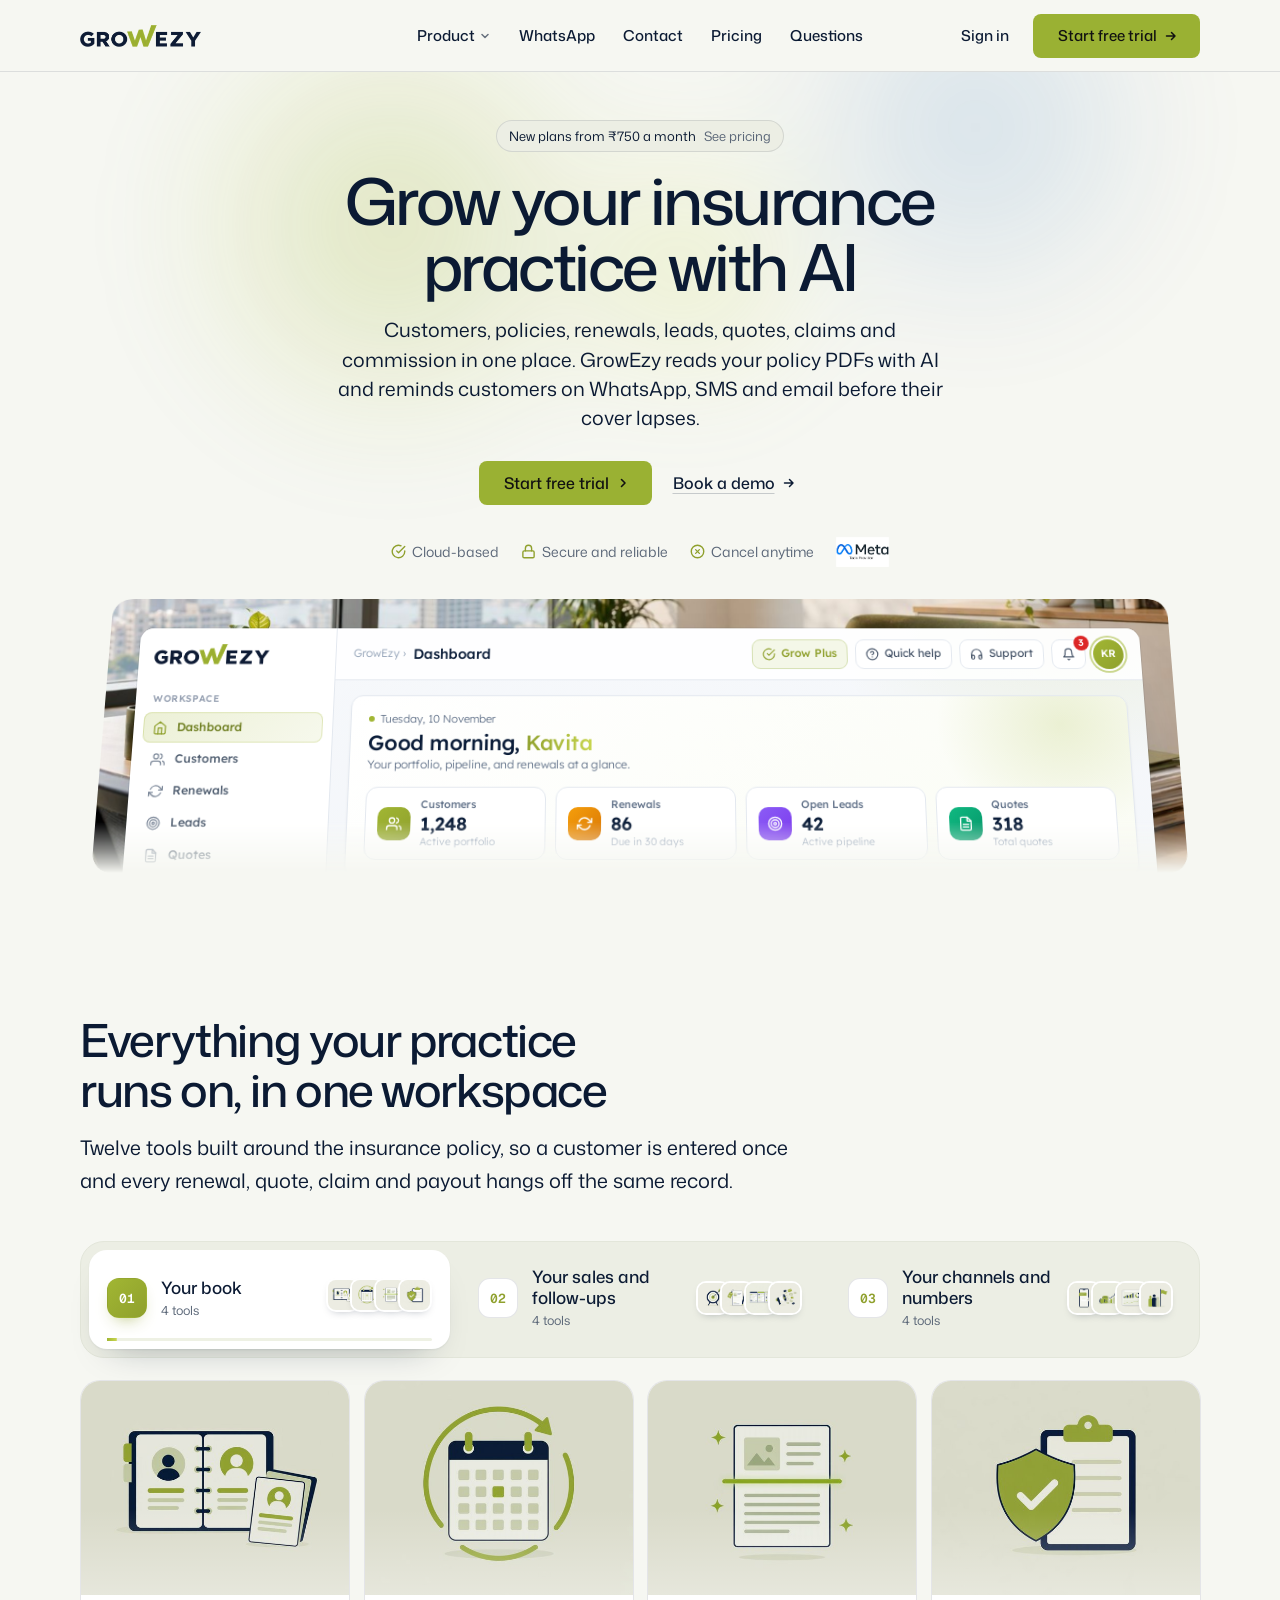
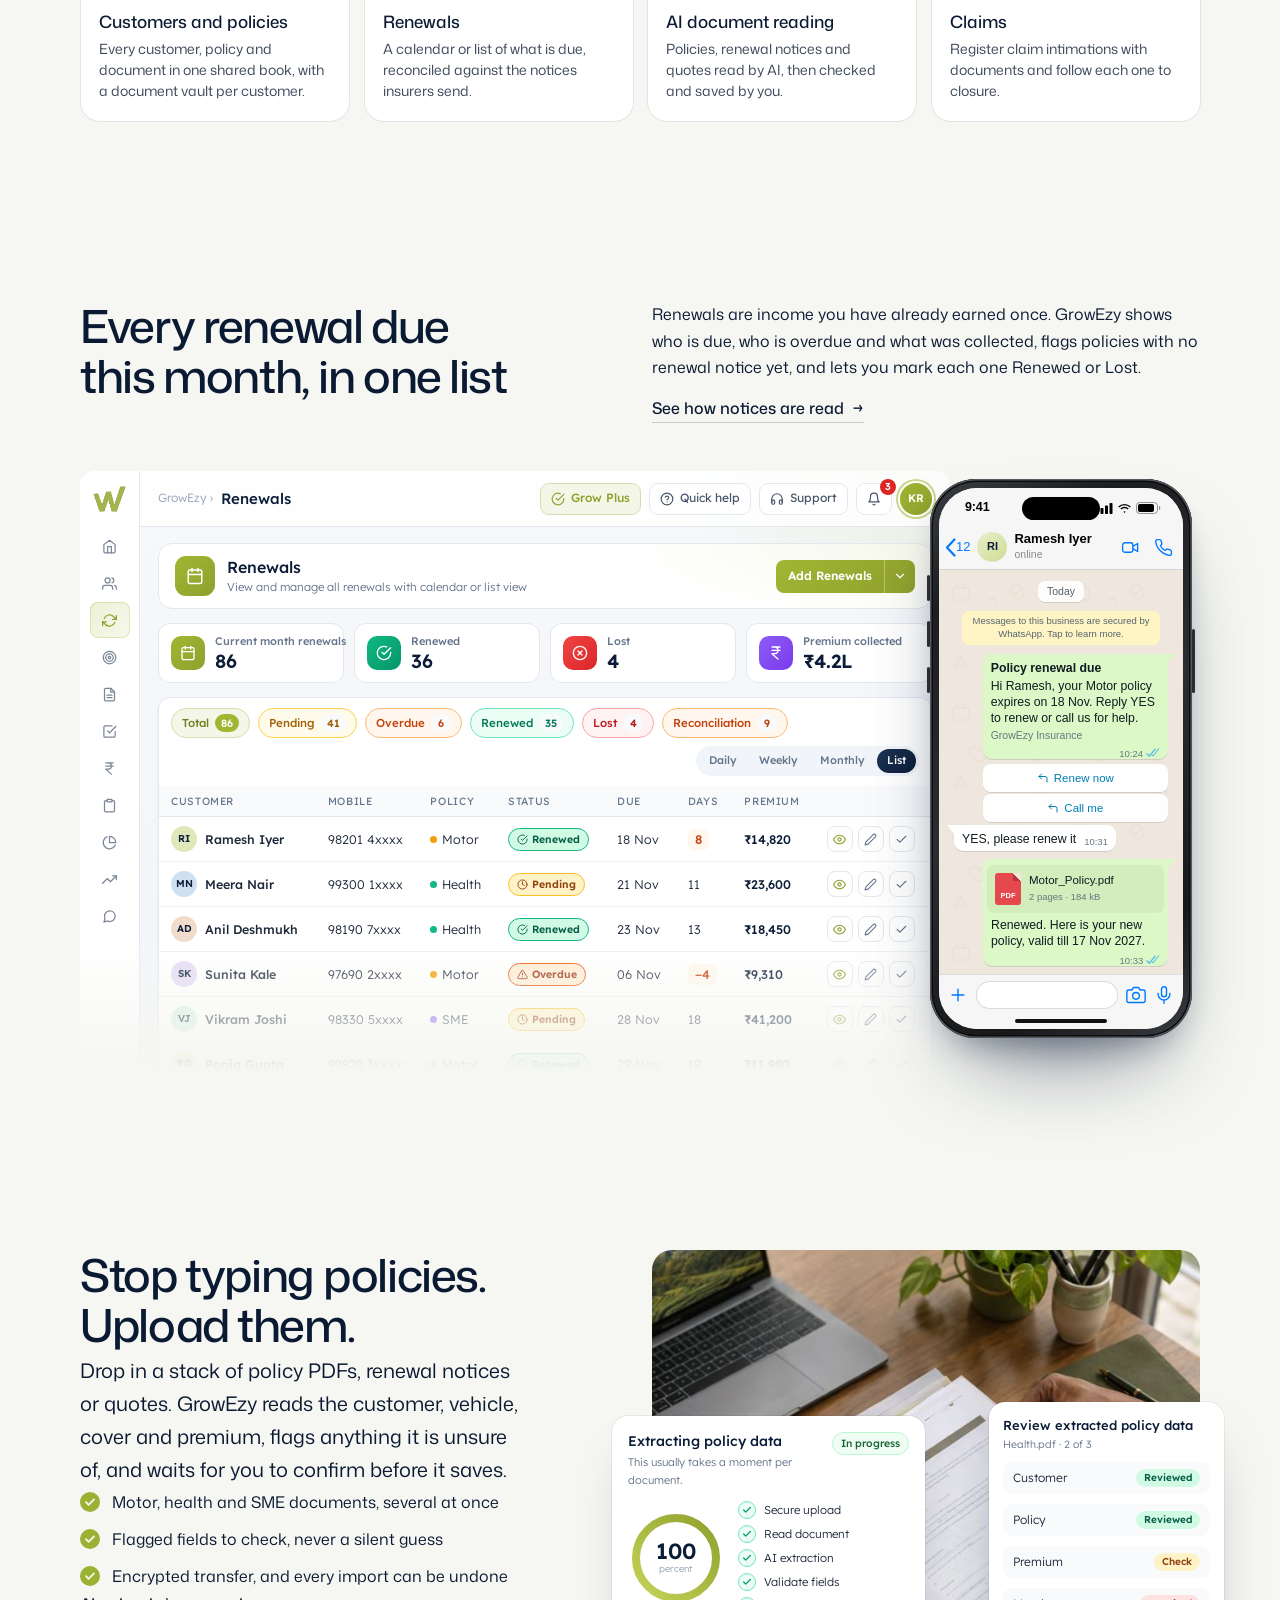
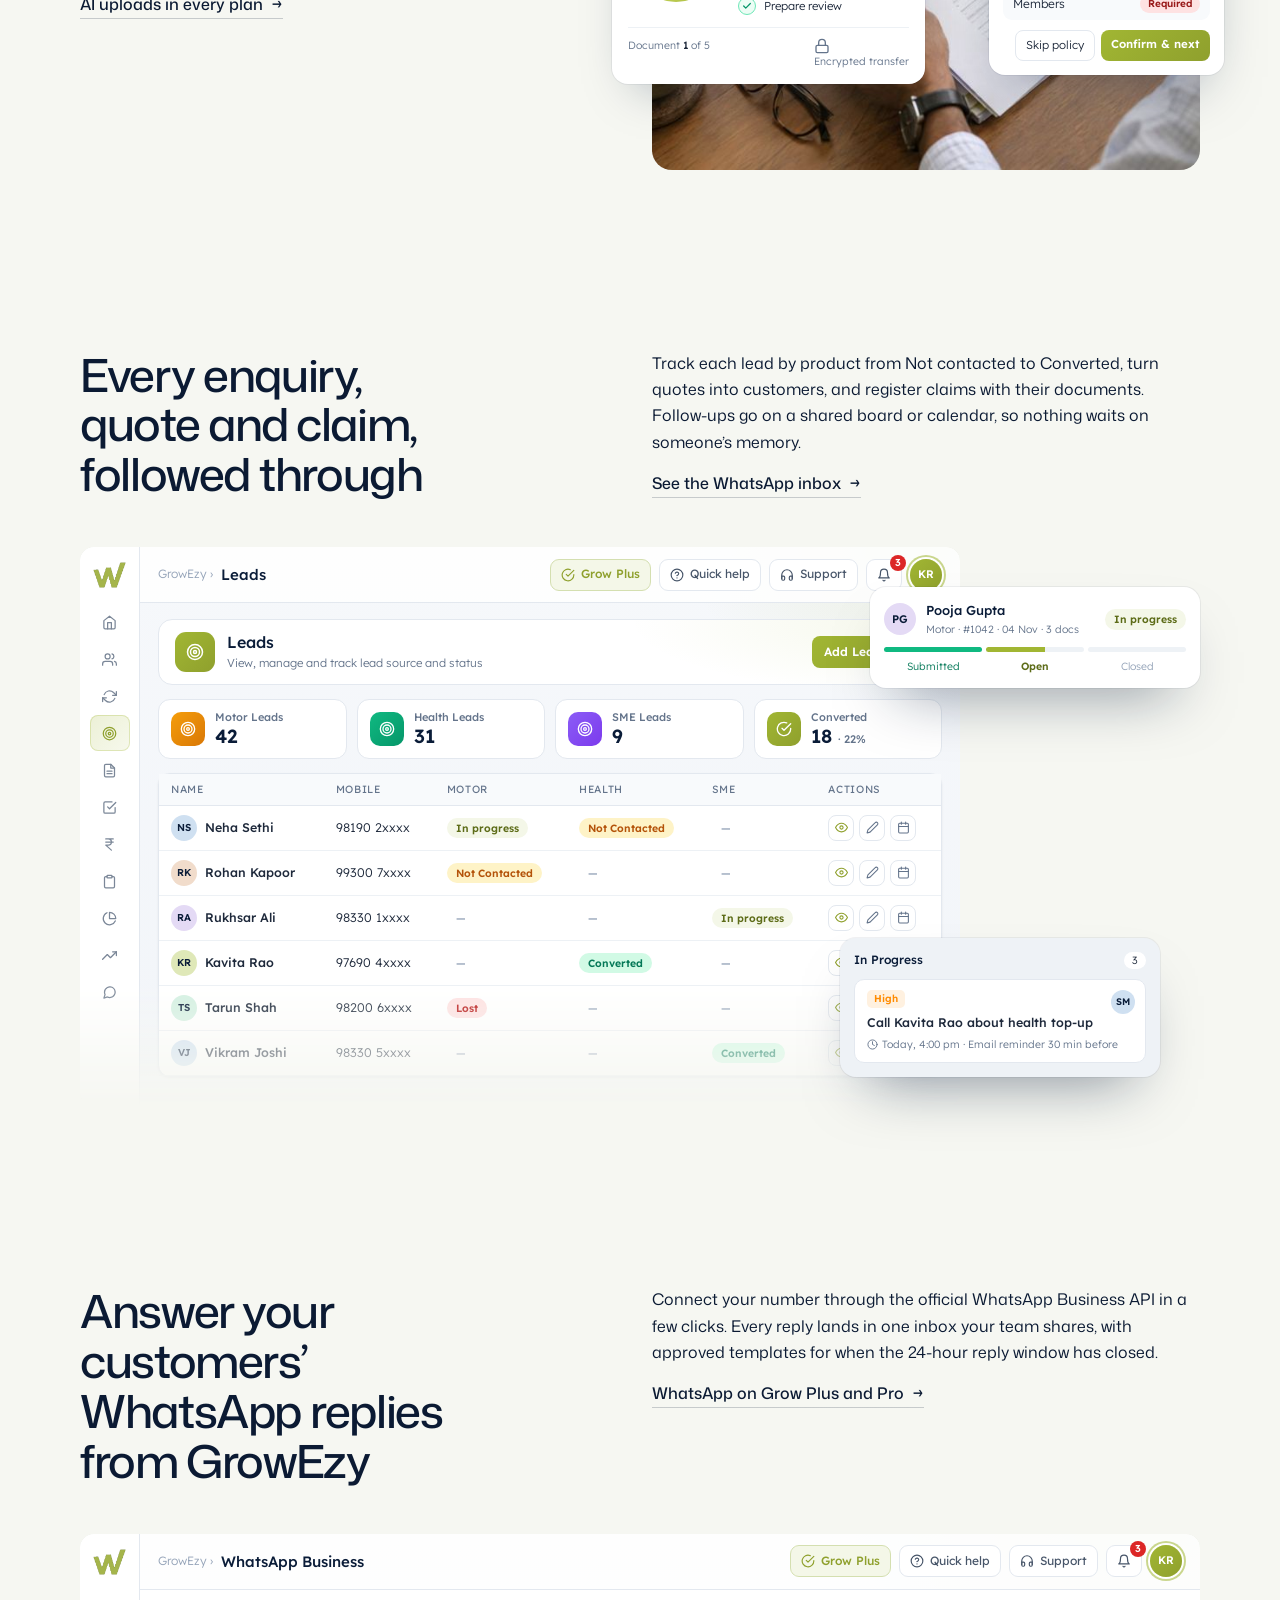
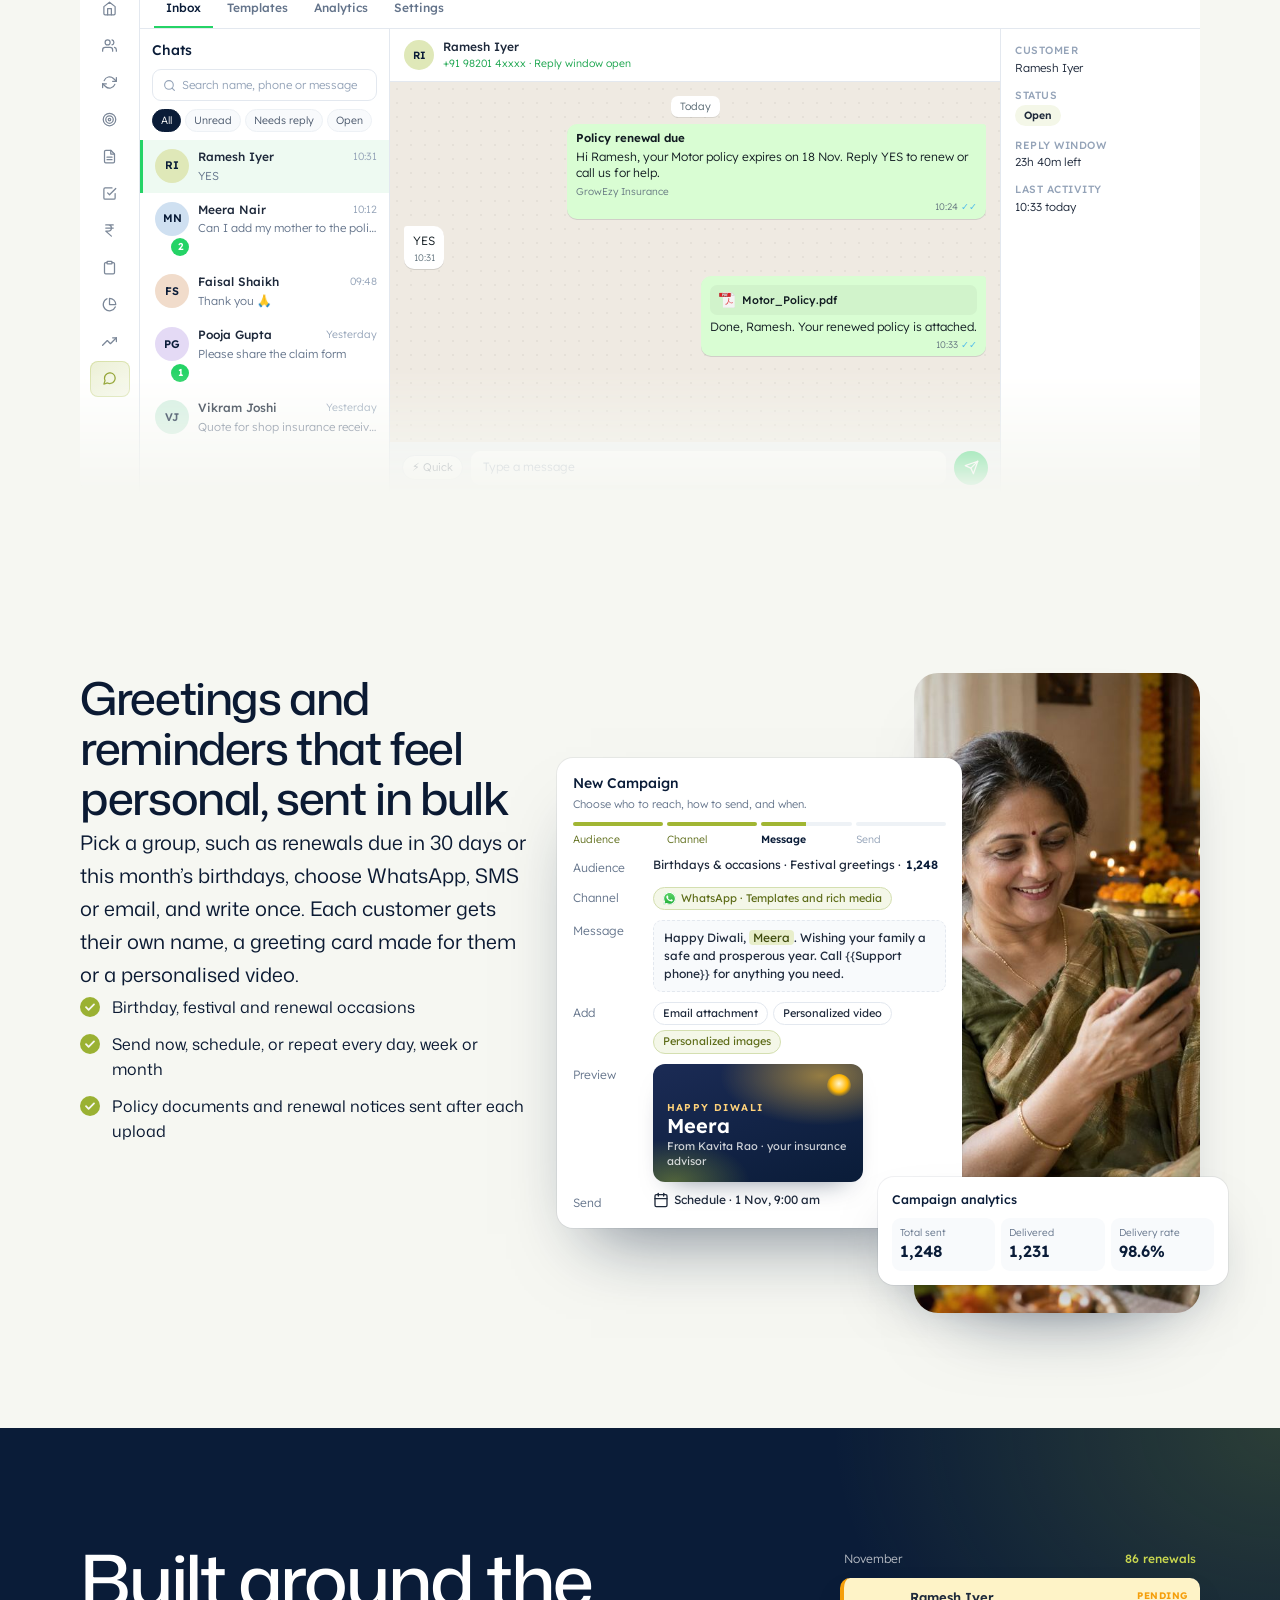
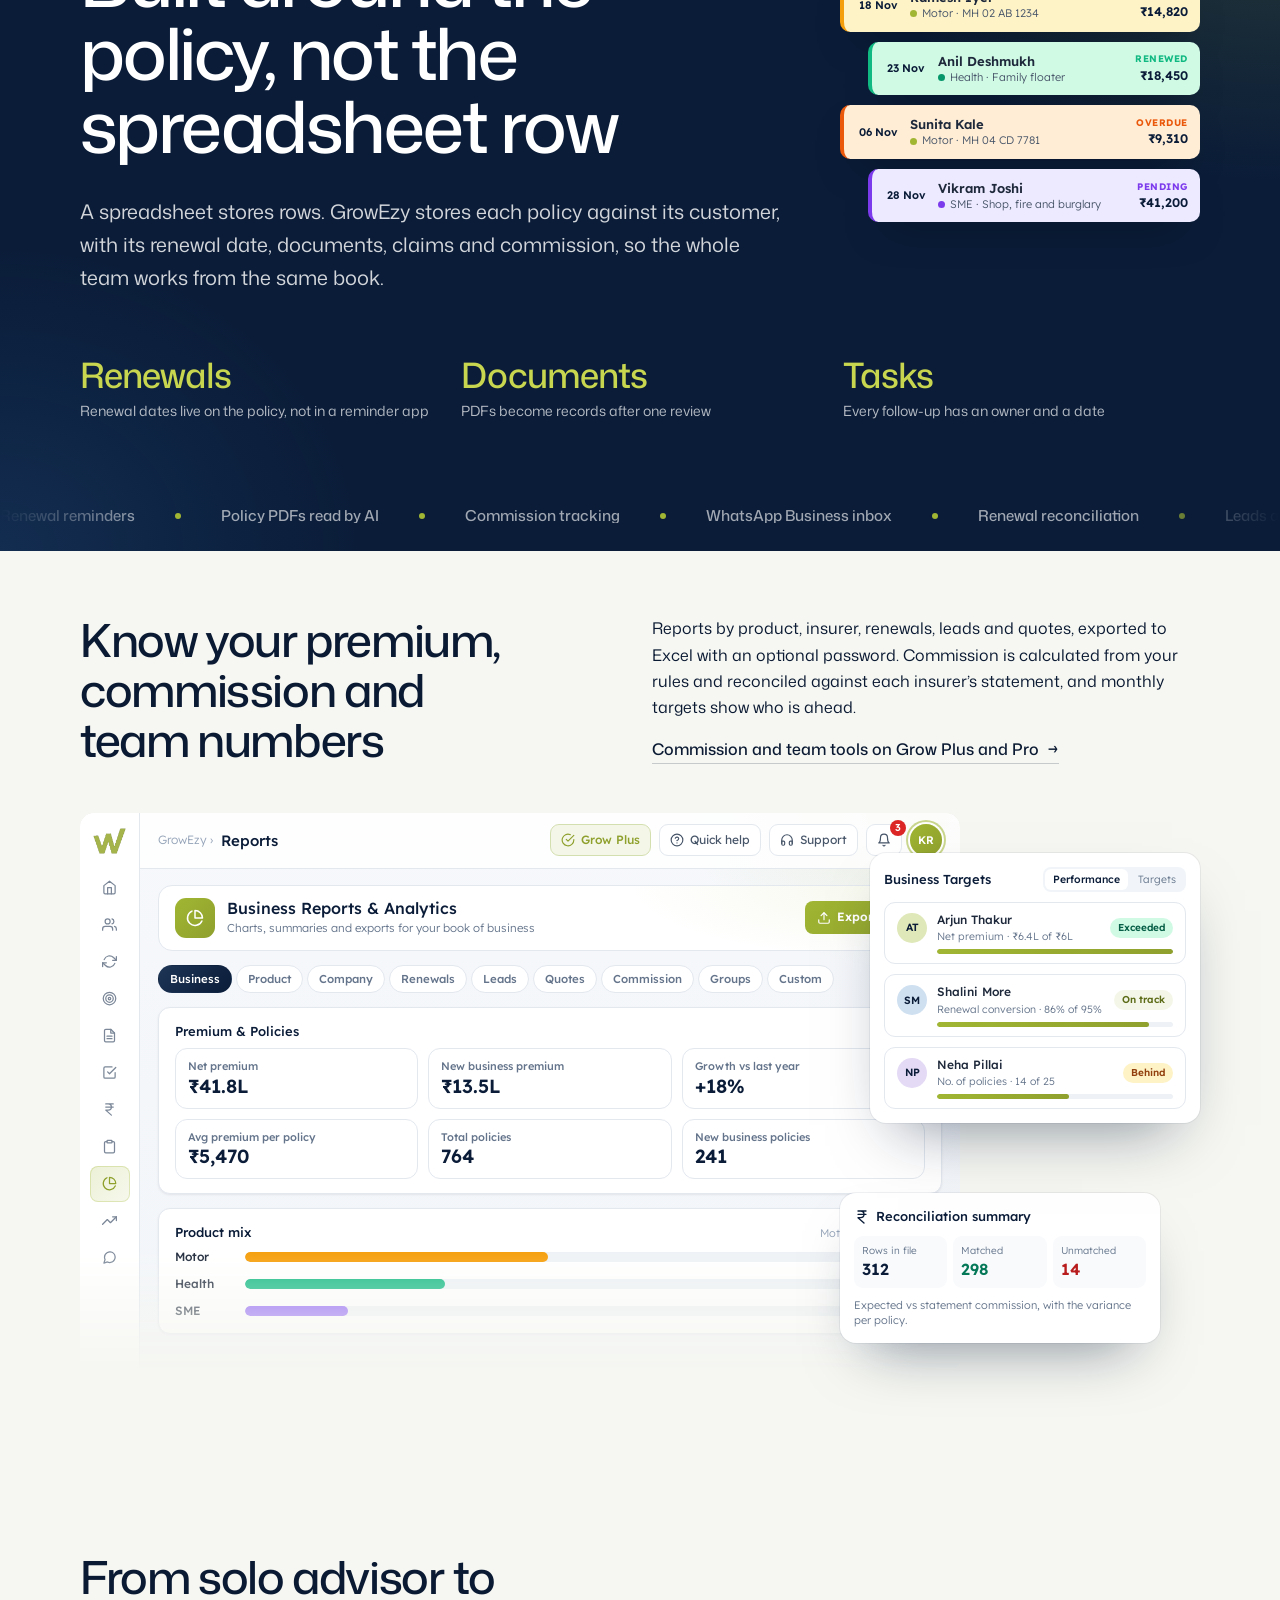
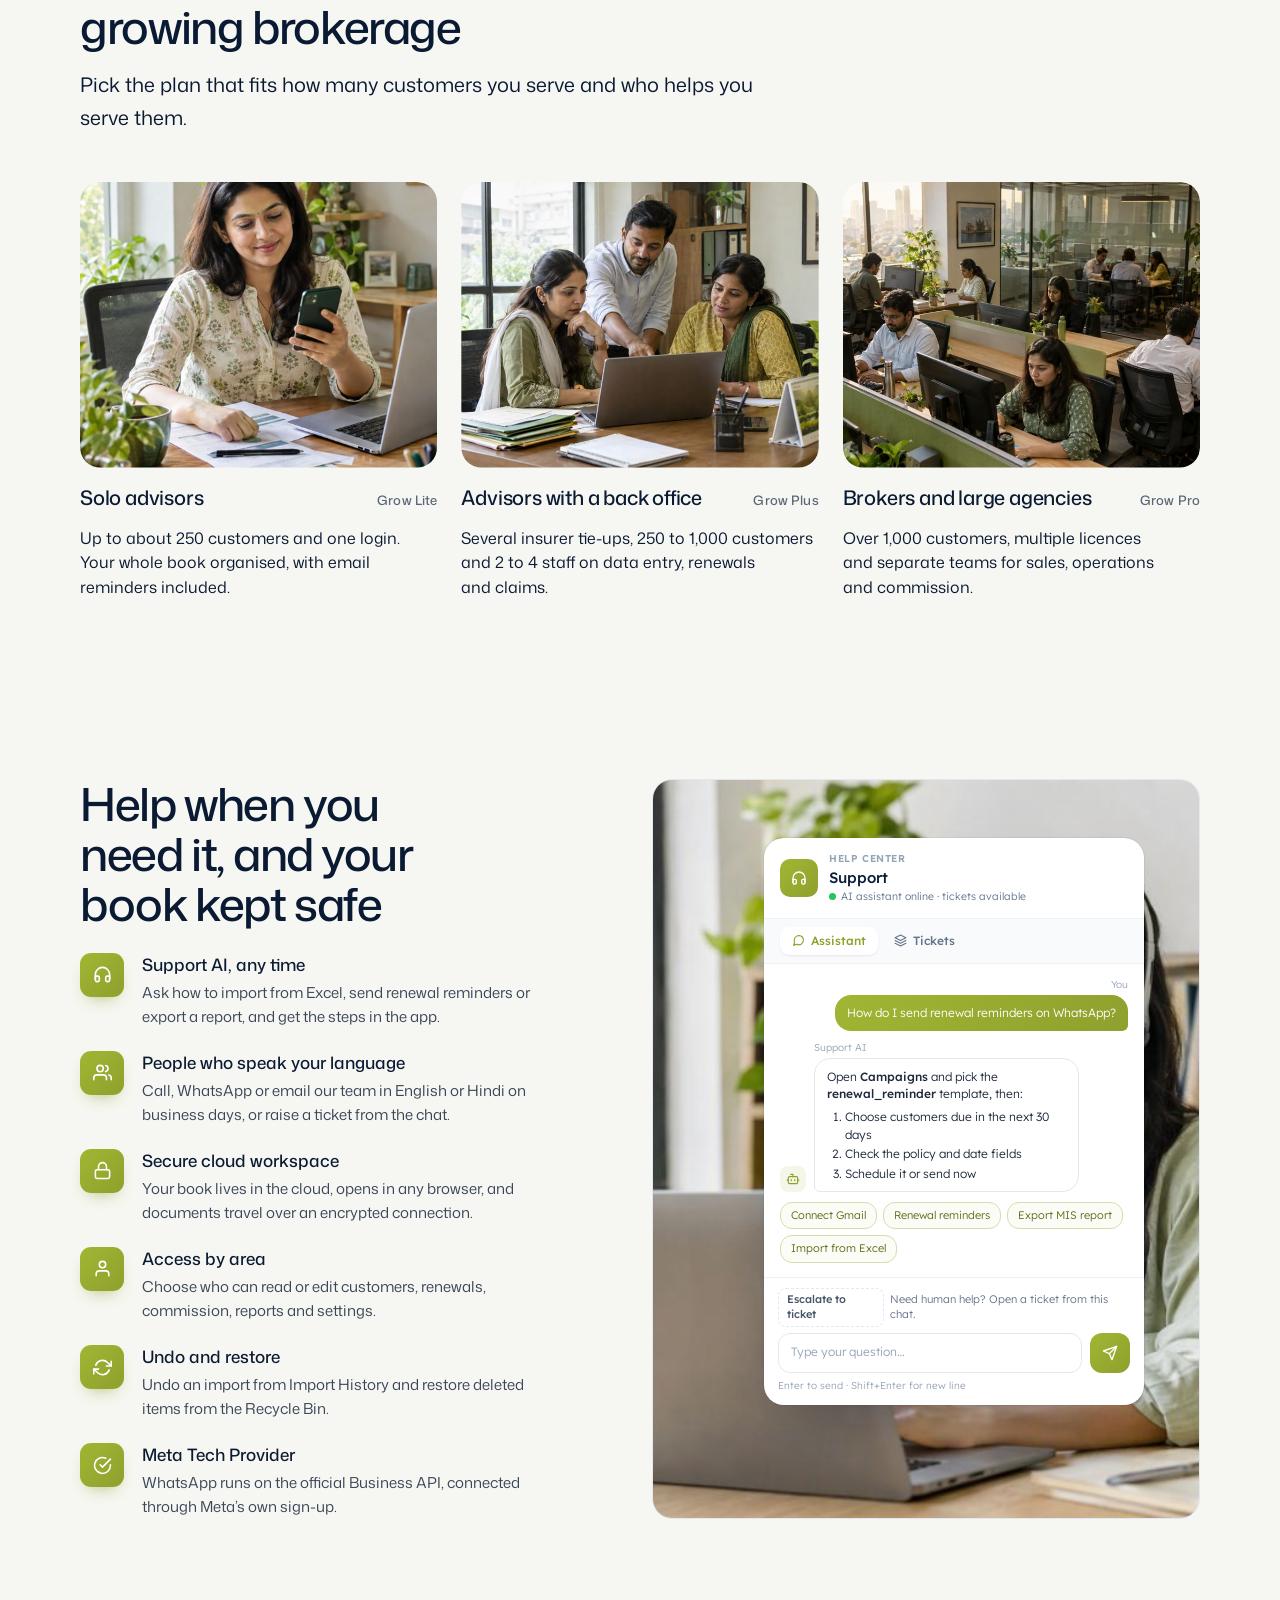
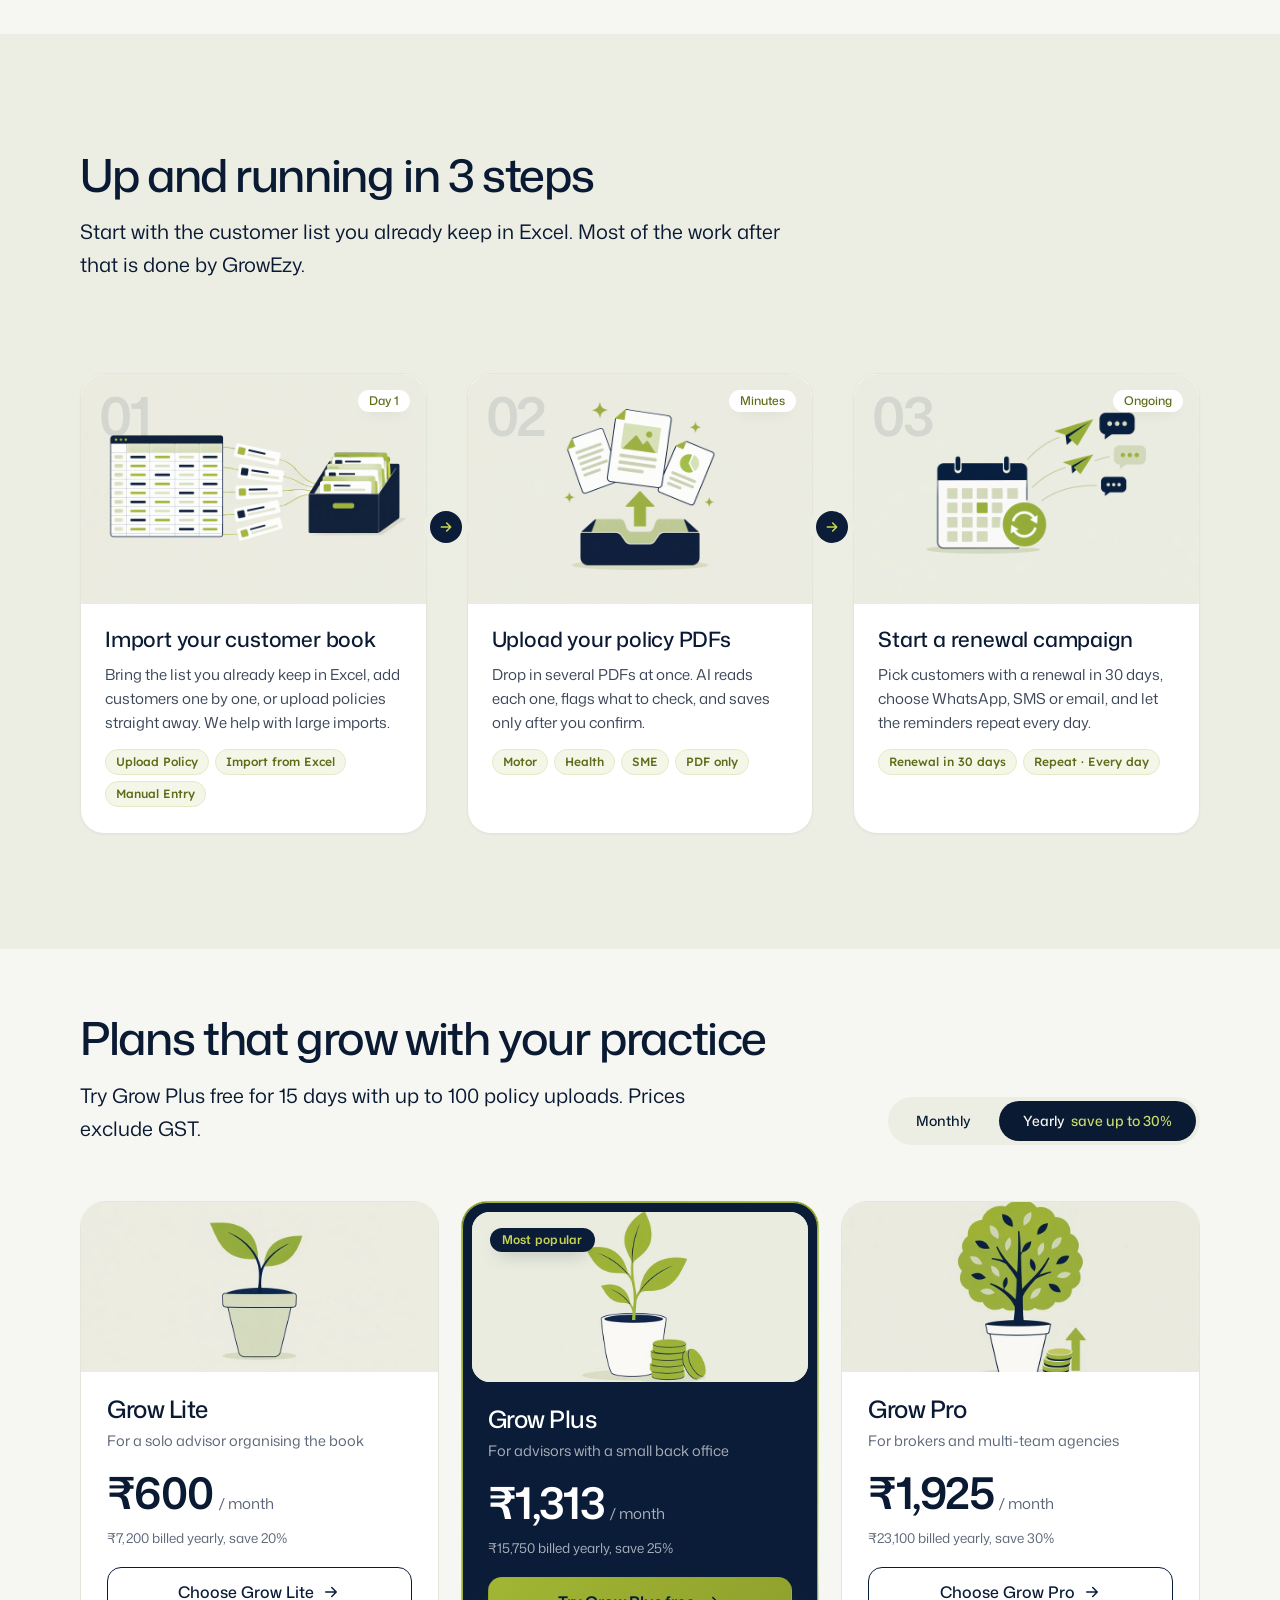
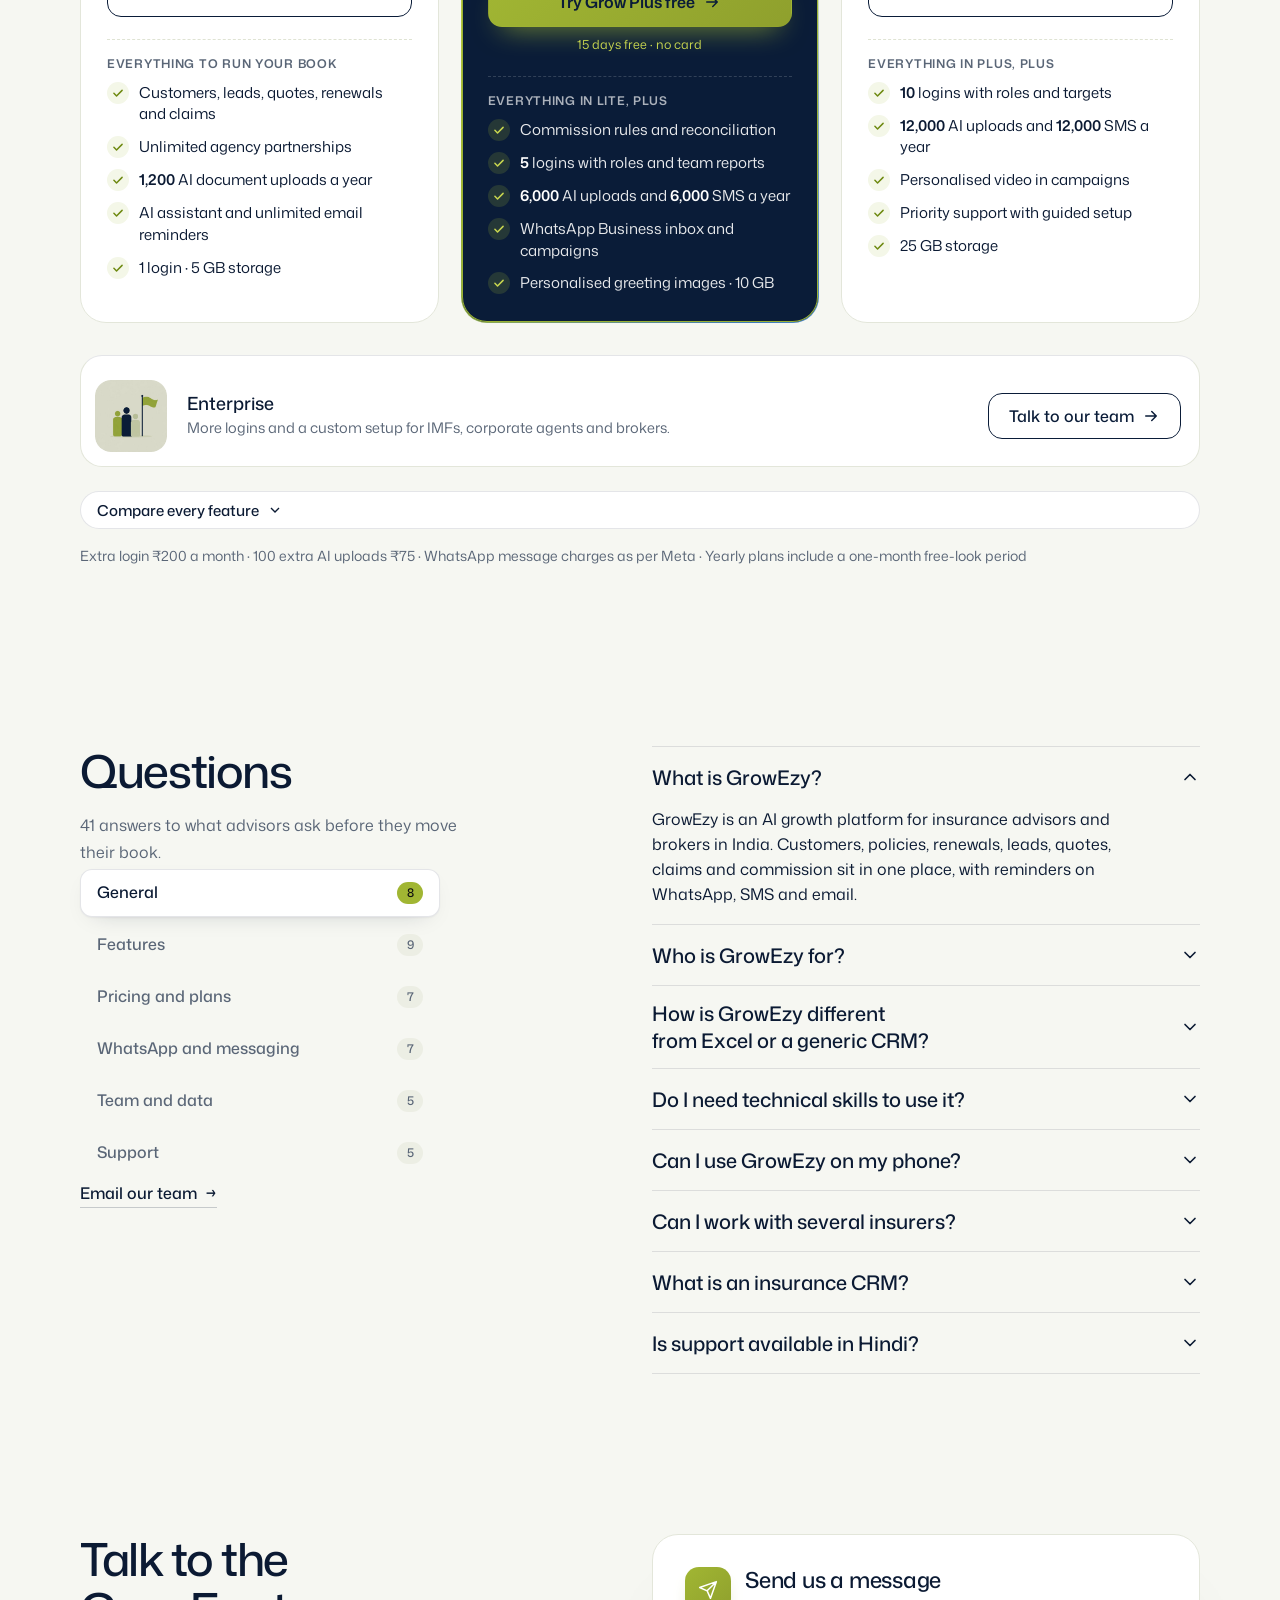
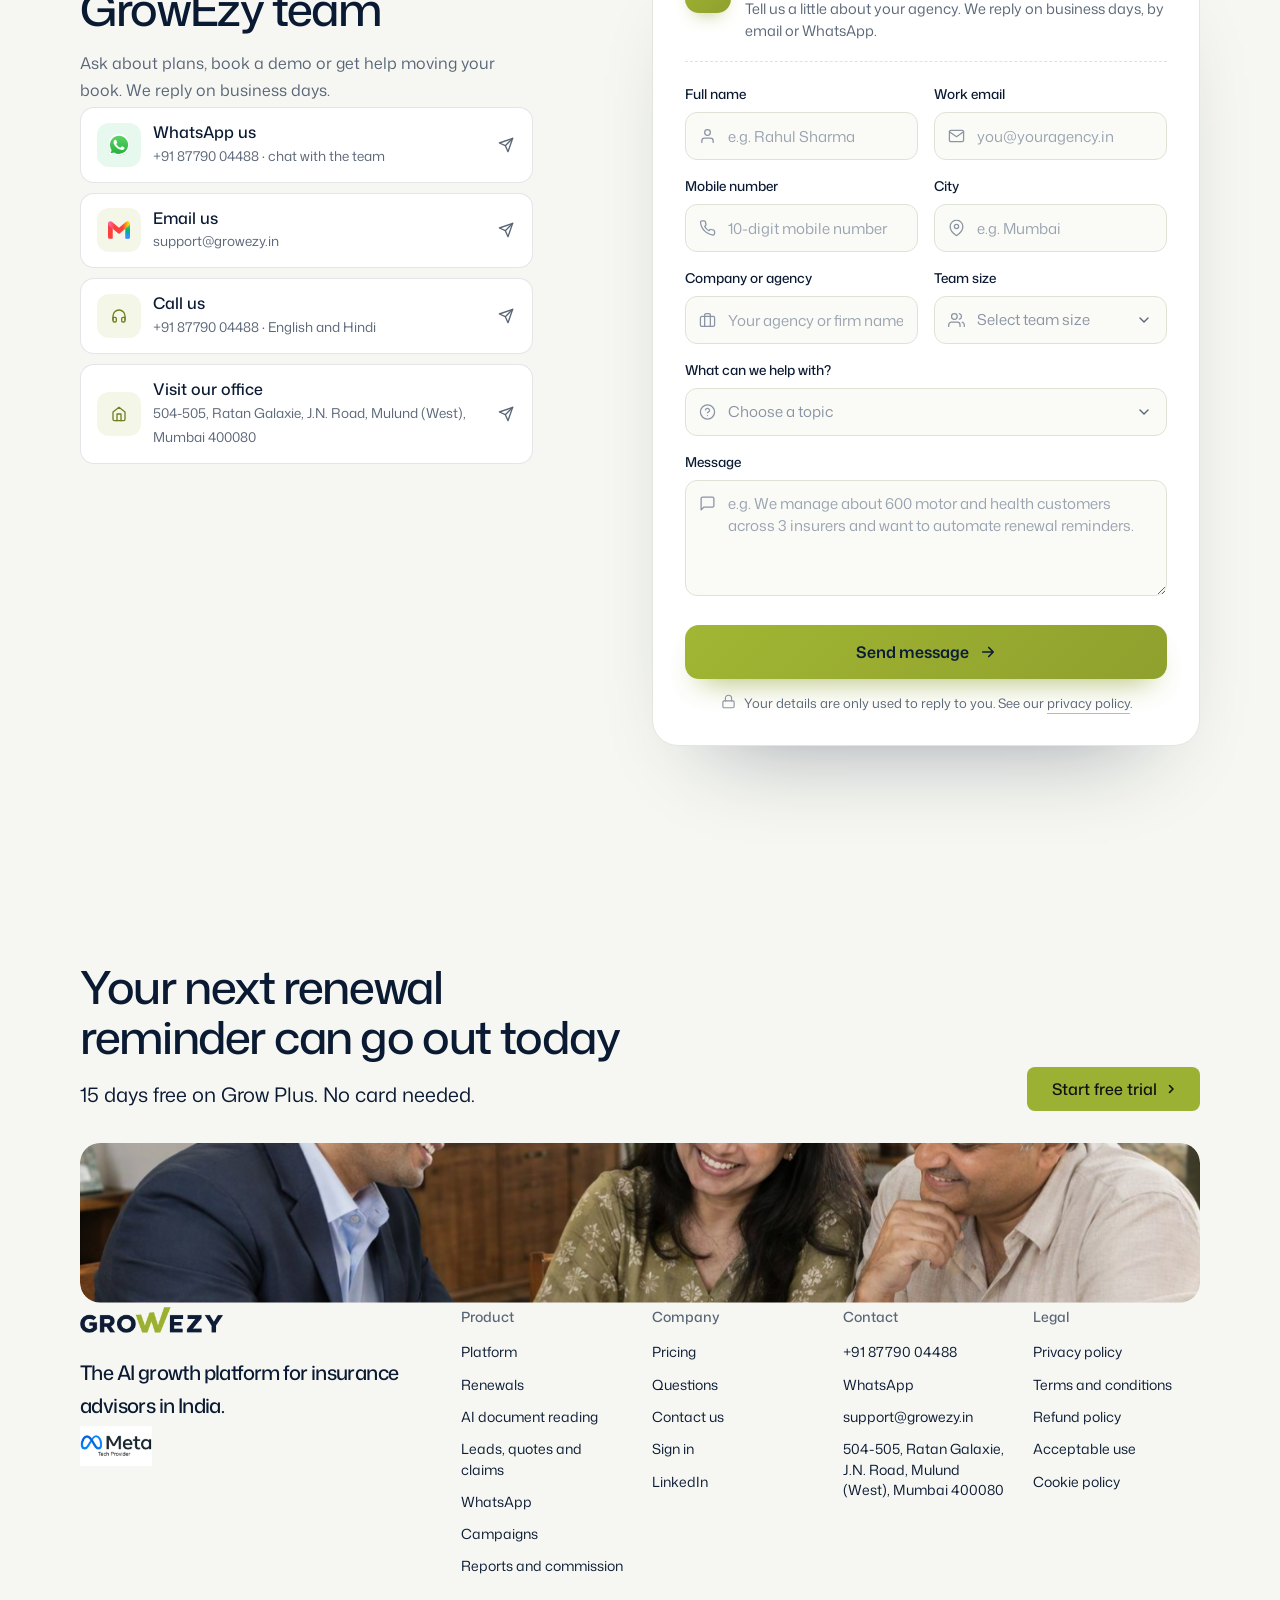
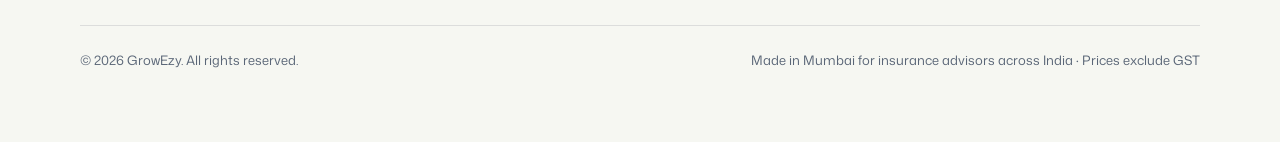
==== commit 52497e58: "Footer line" ====
--- a/index.html
+++ b/index.html
@@ -728,7 +728,7 @@
       </div>
       <div class="footer__legal">
         <span>&copy; 2026 GrowEzy. All rights reserved.</span>
-        <span>Product names and logos are trademarks of their owners</span>
+        <span>Made in Mumbai for insurance advisors across India · Prices exclude GST</span>
       </div>
     </div>
   </div>
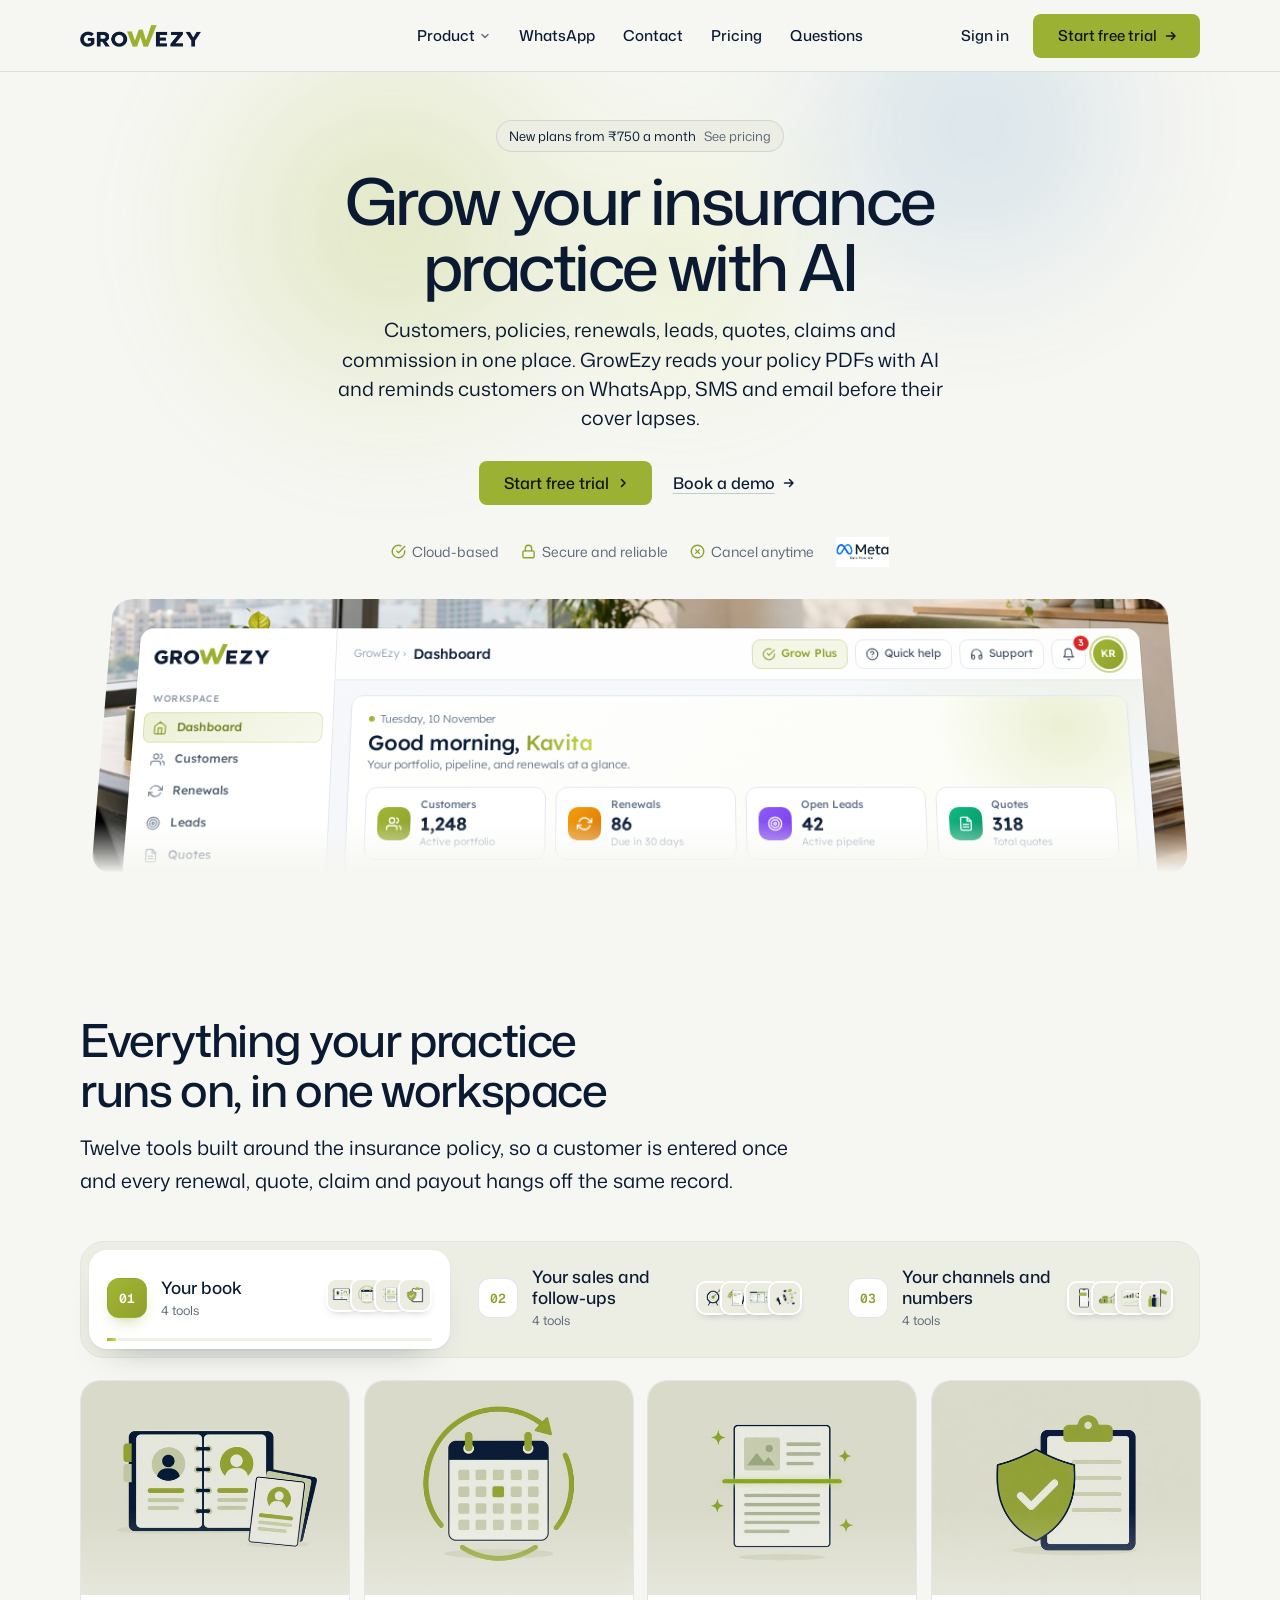
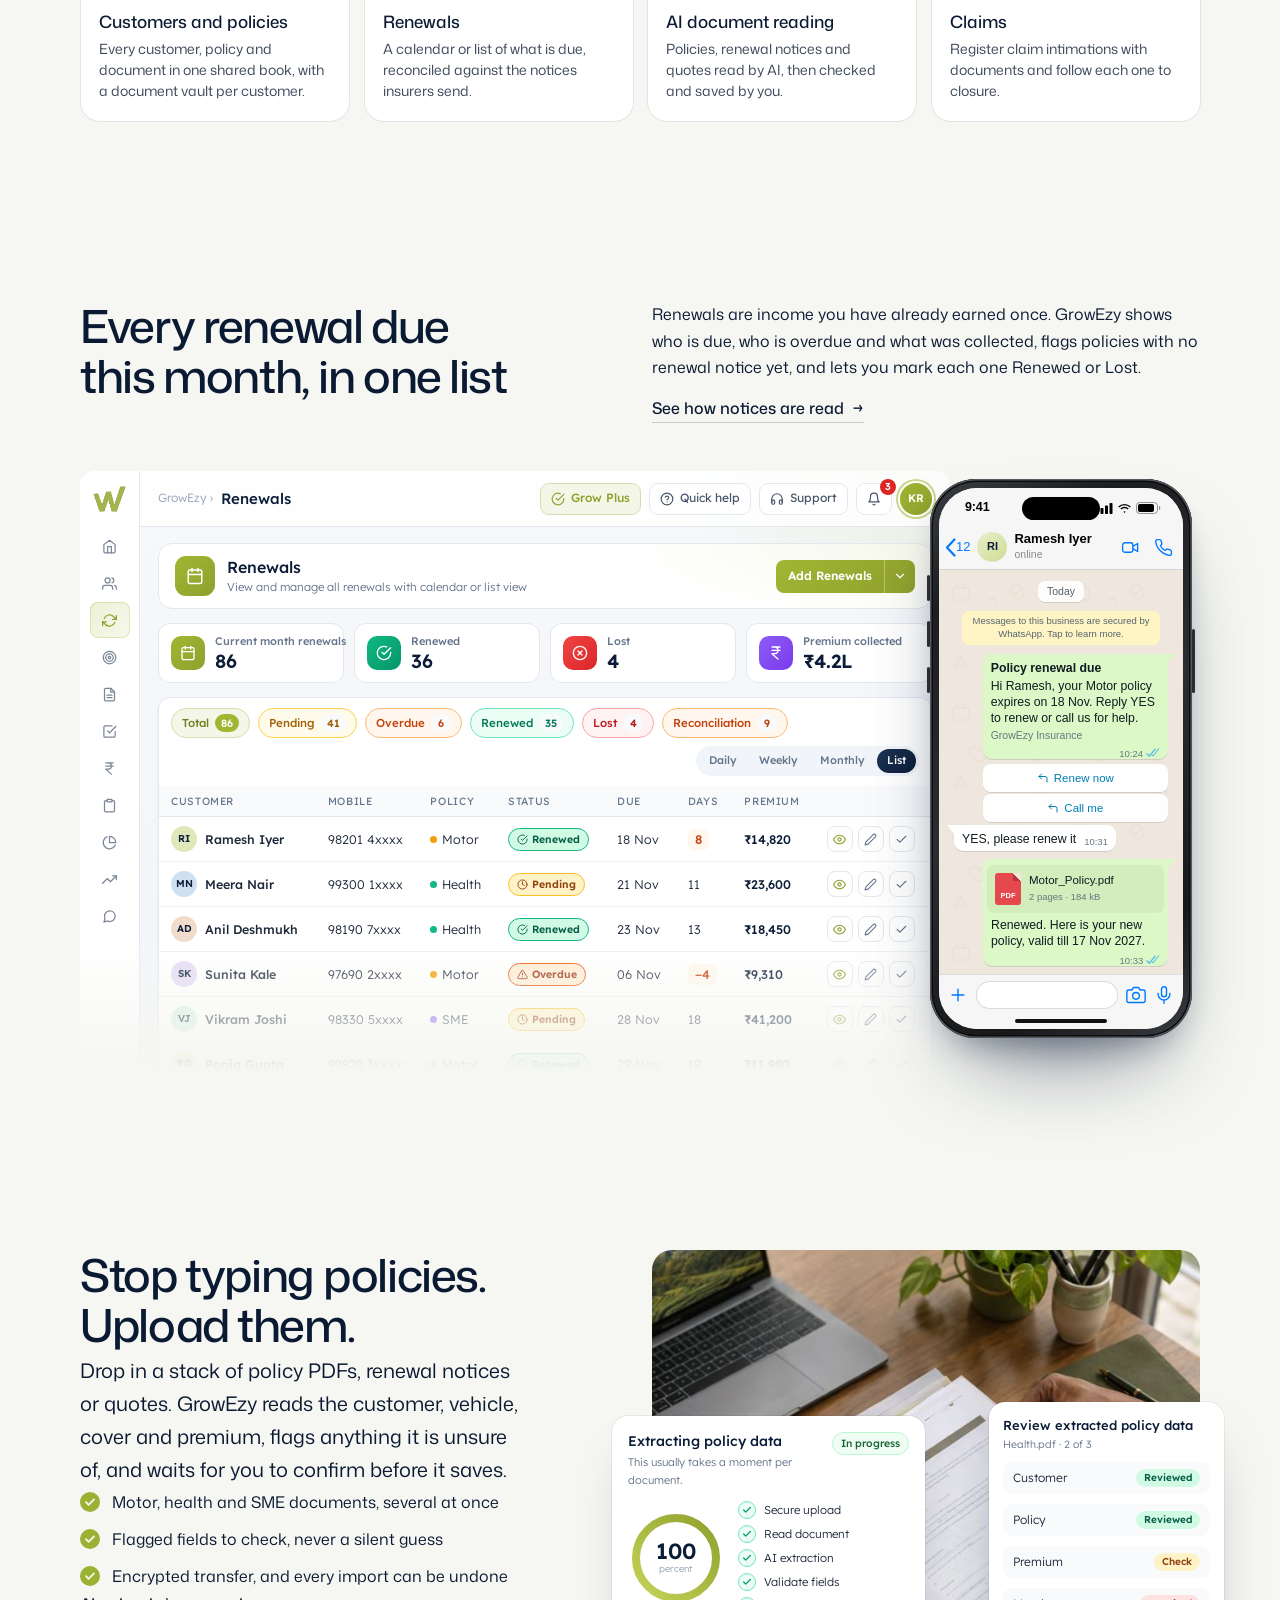
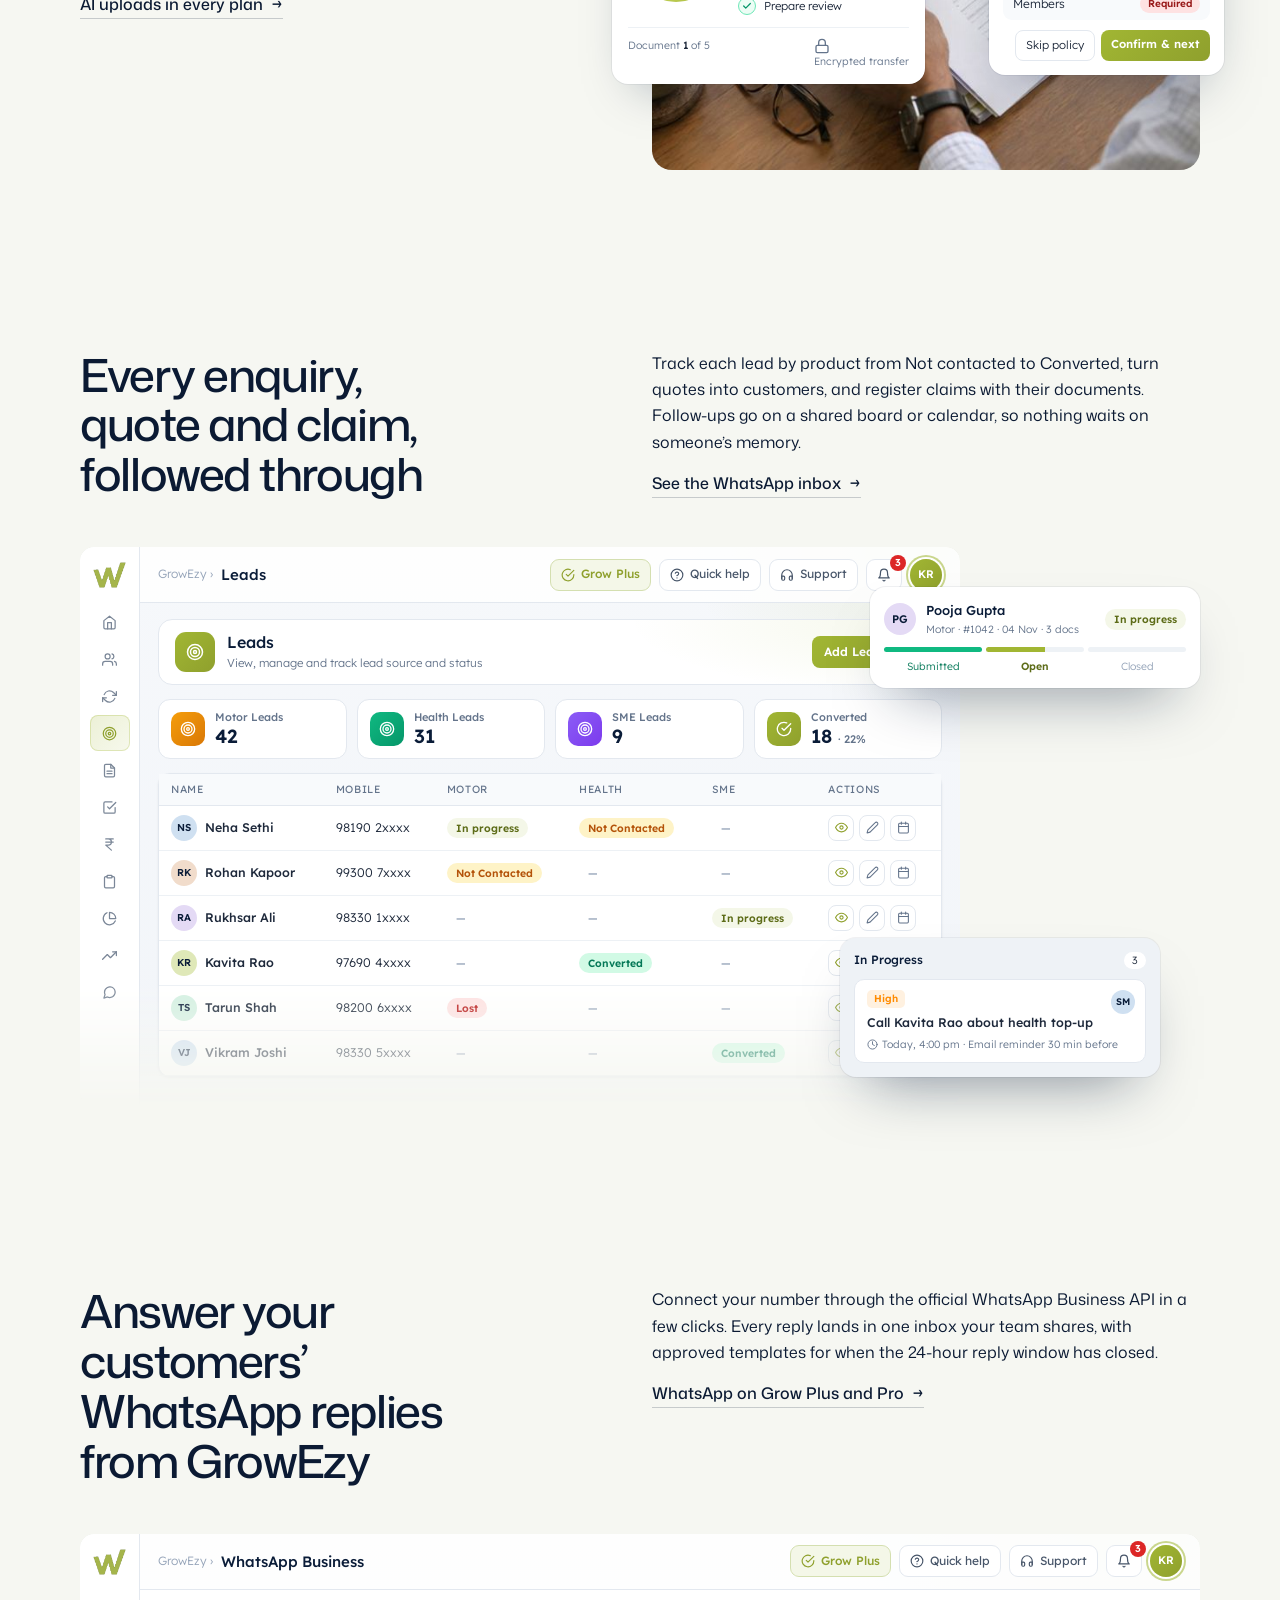
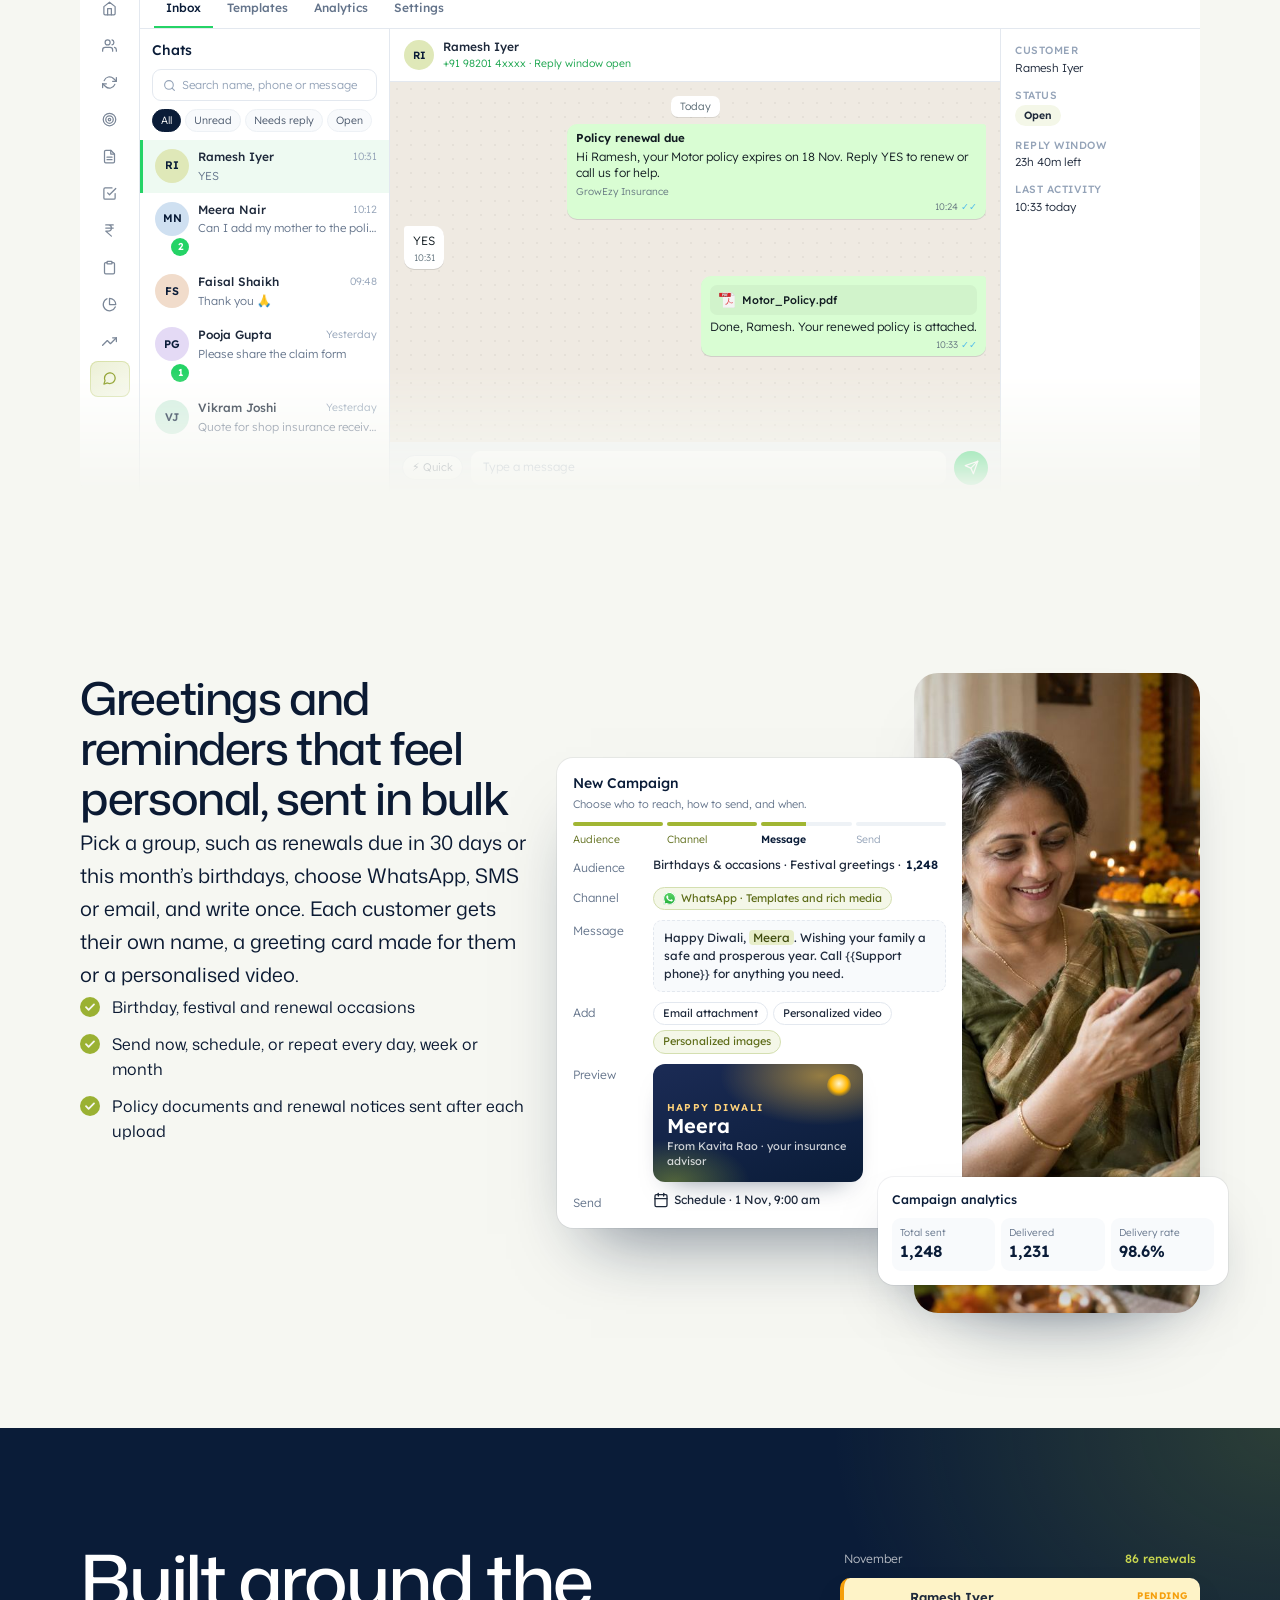
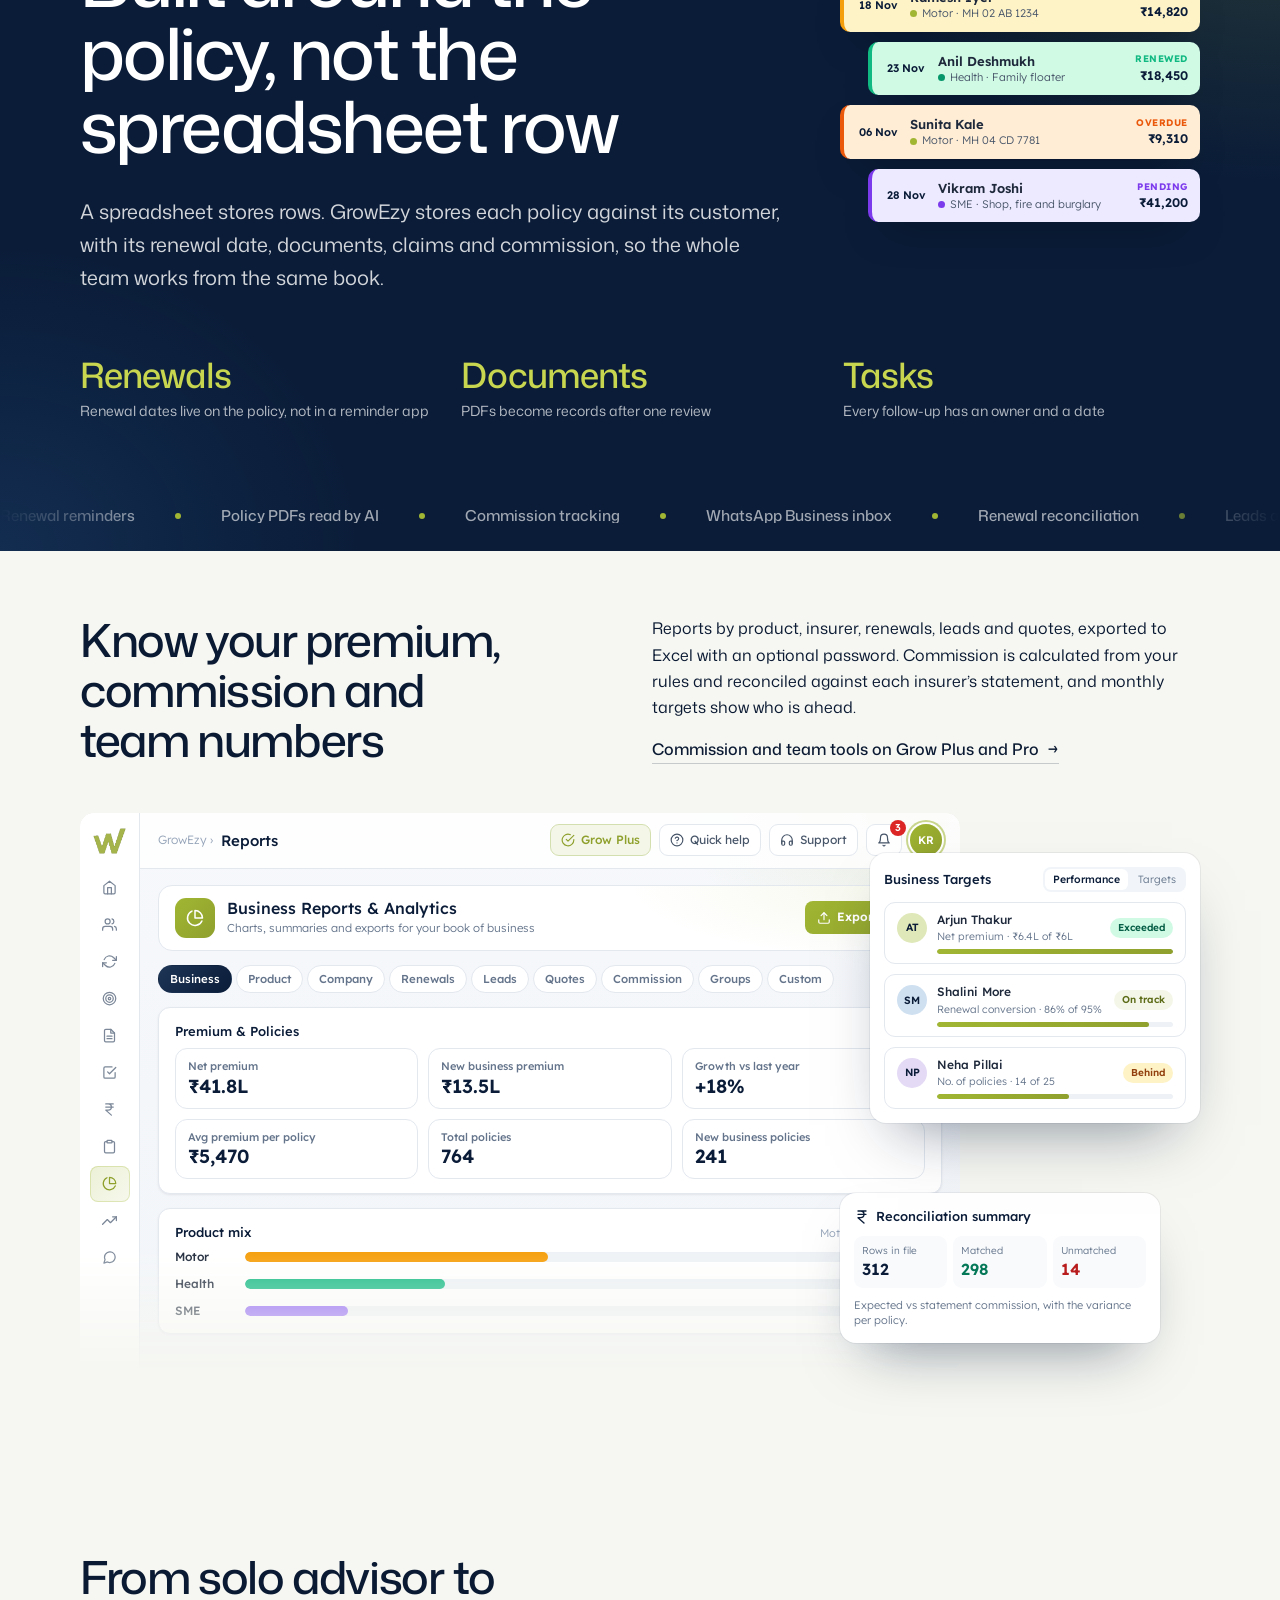
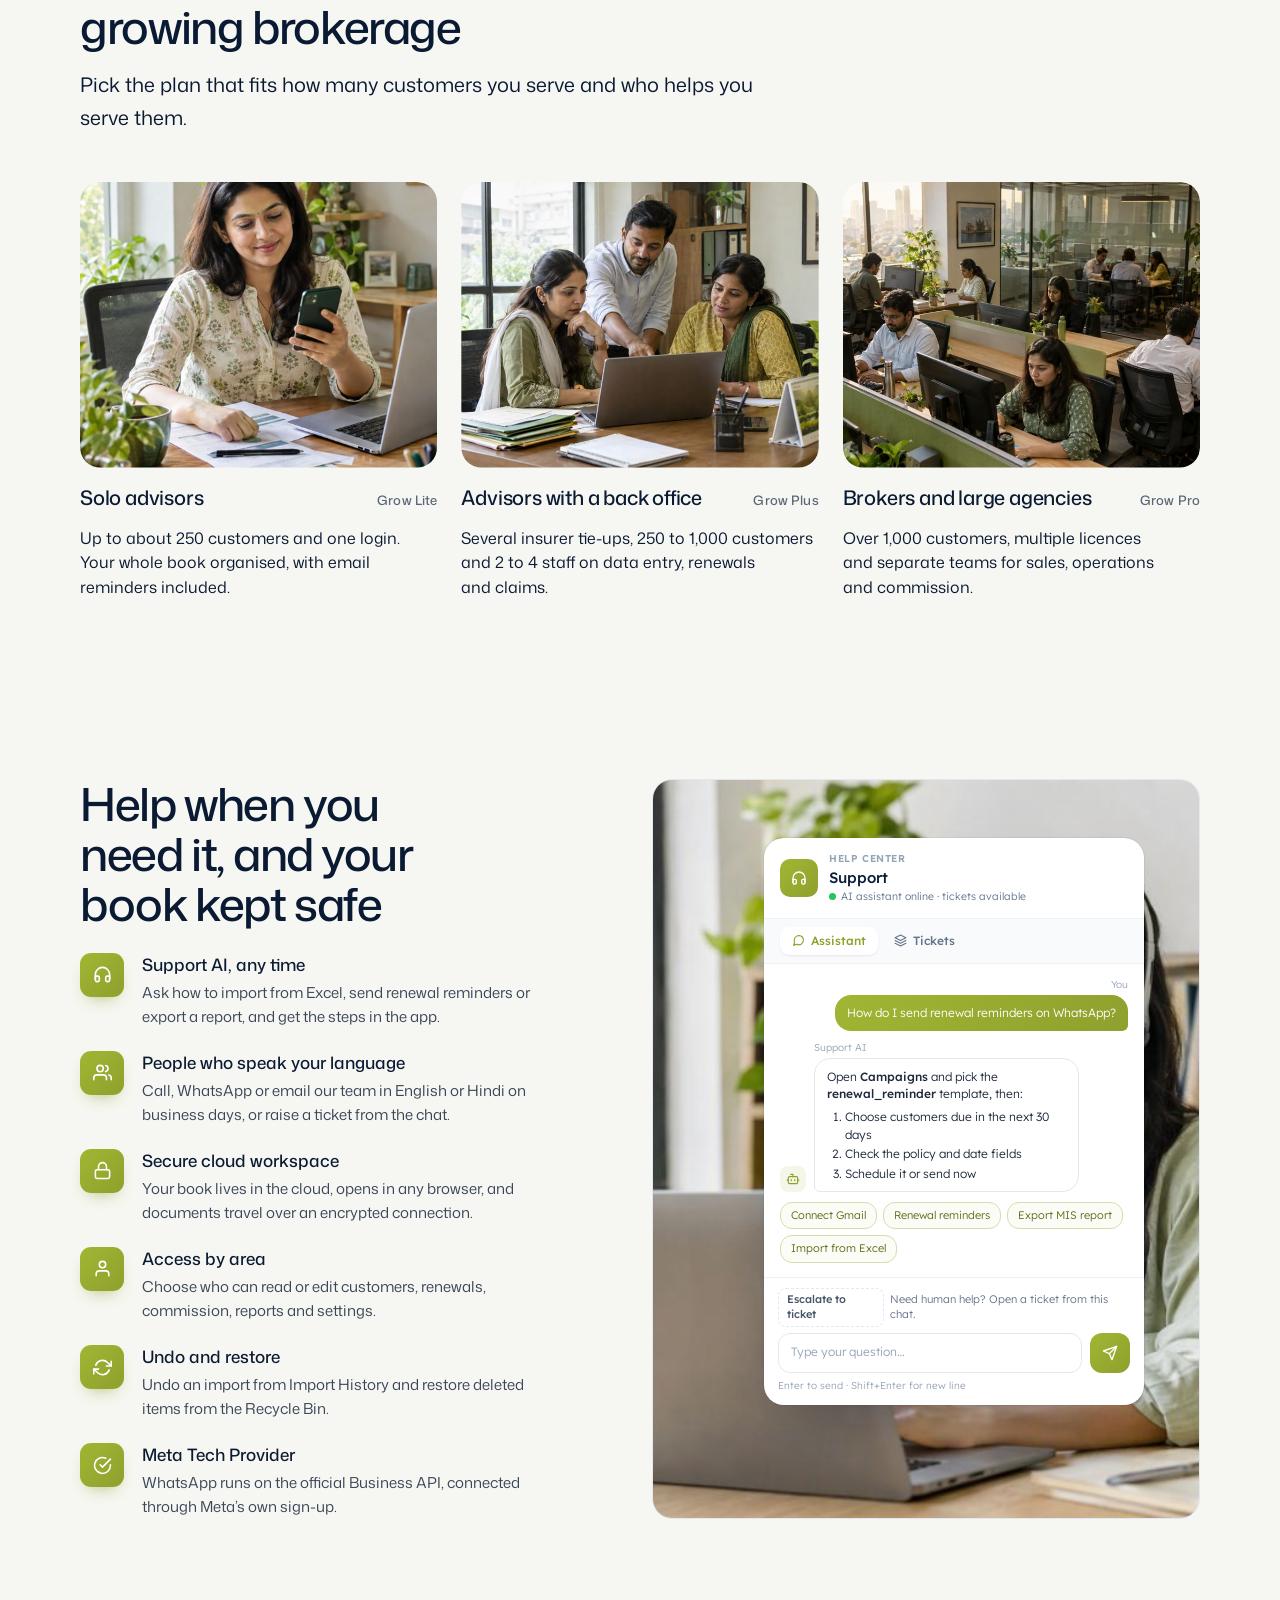
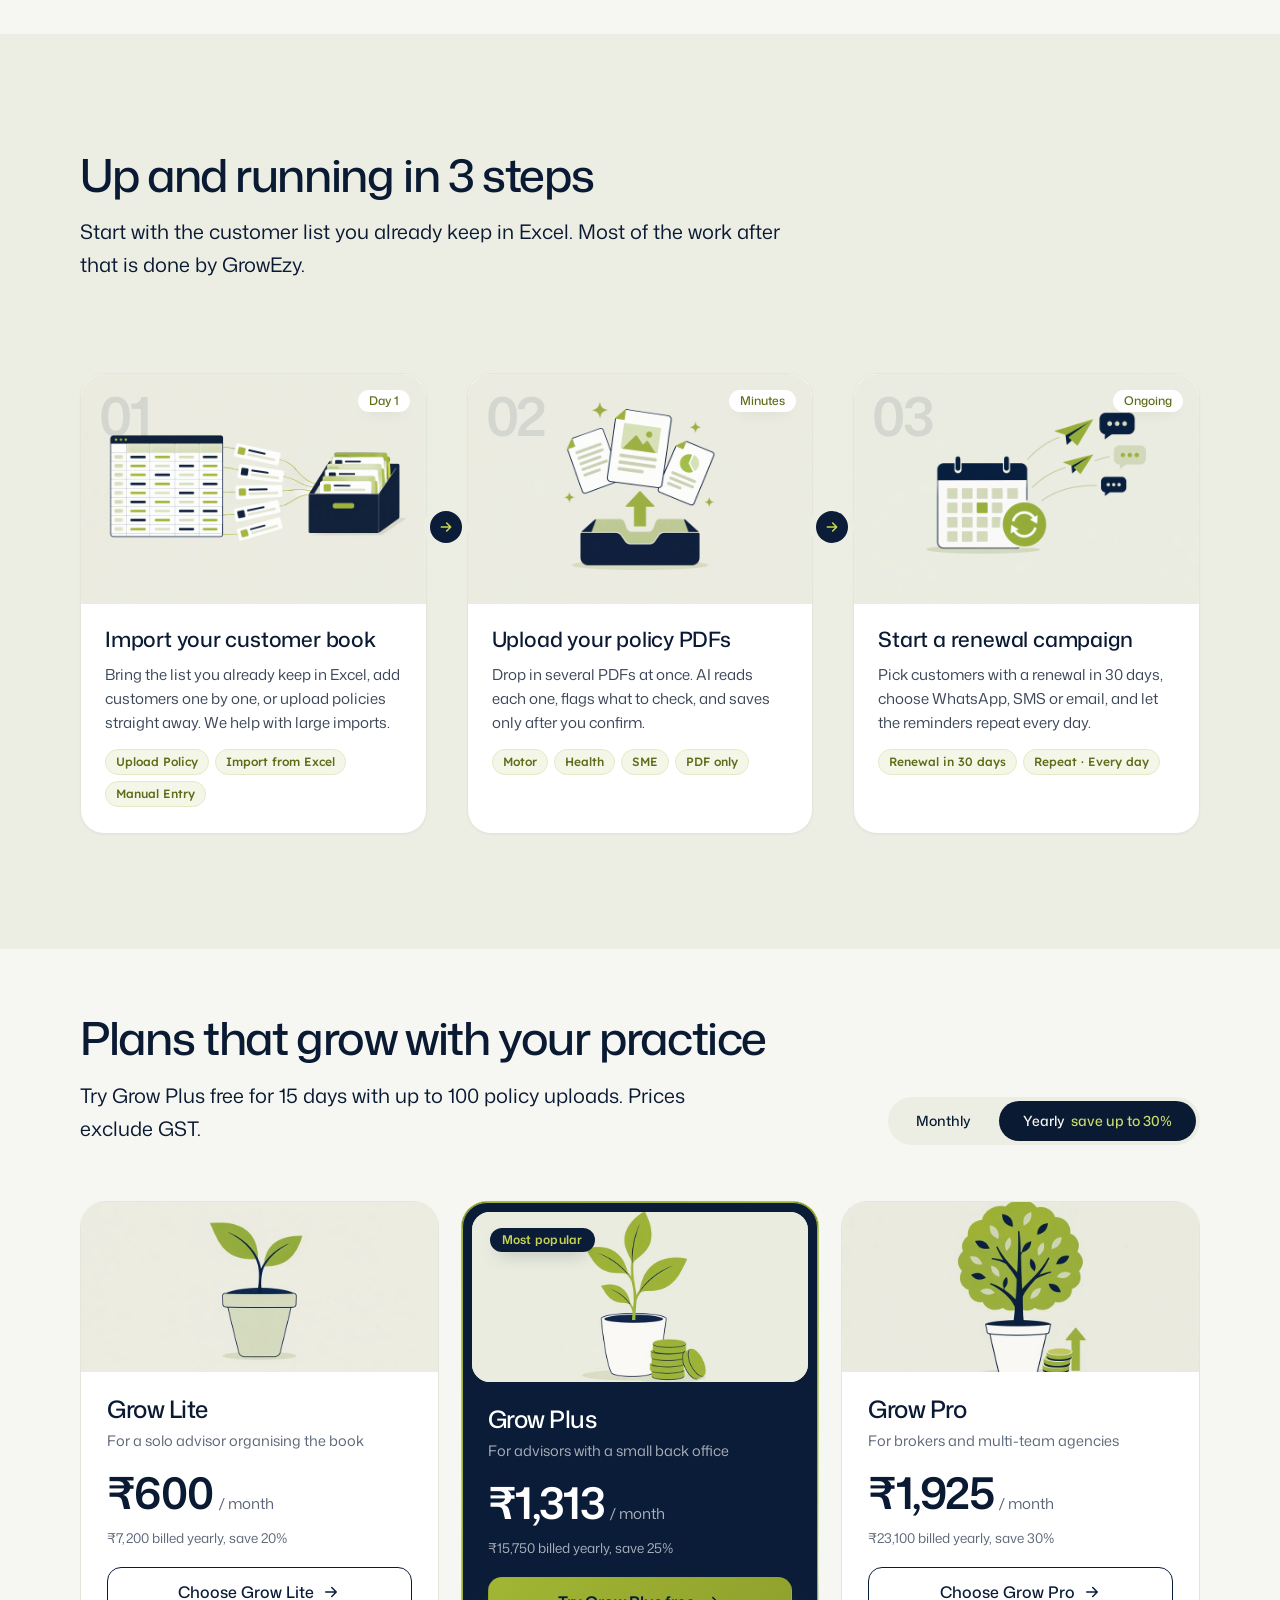
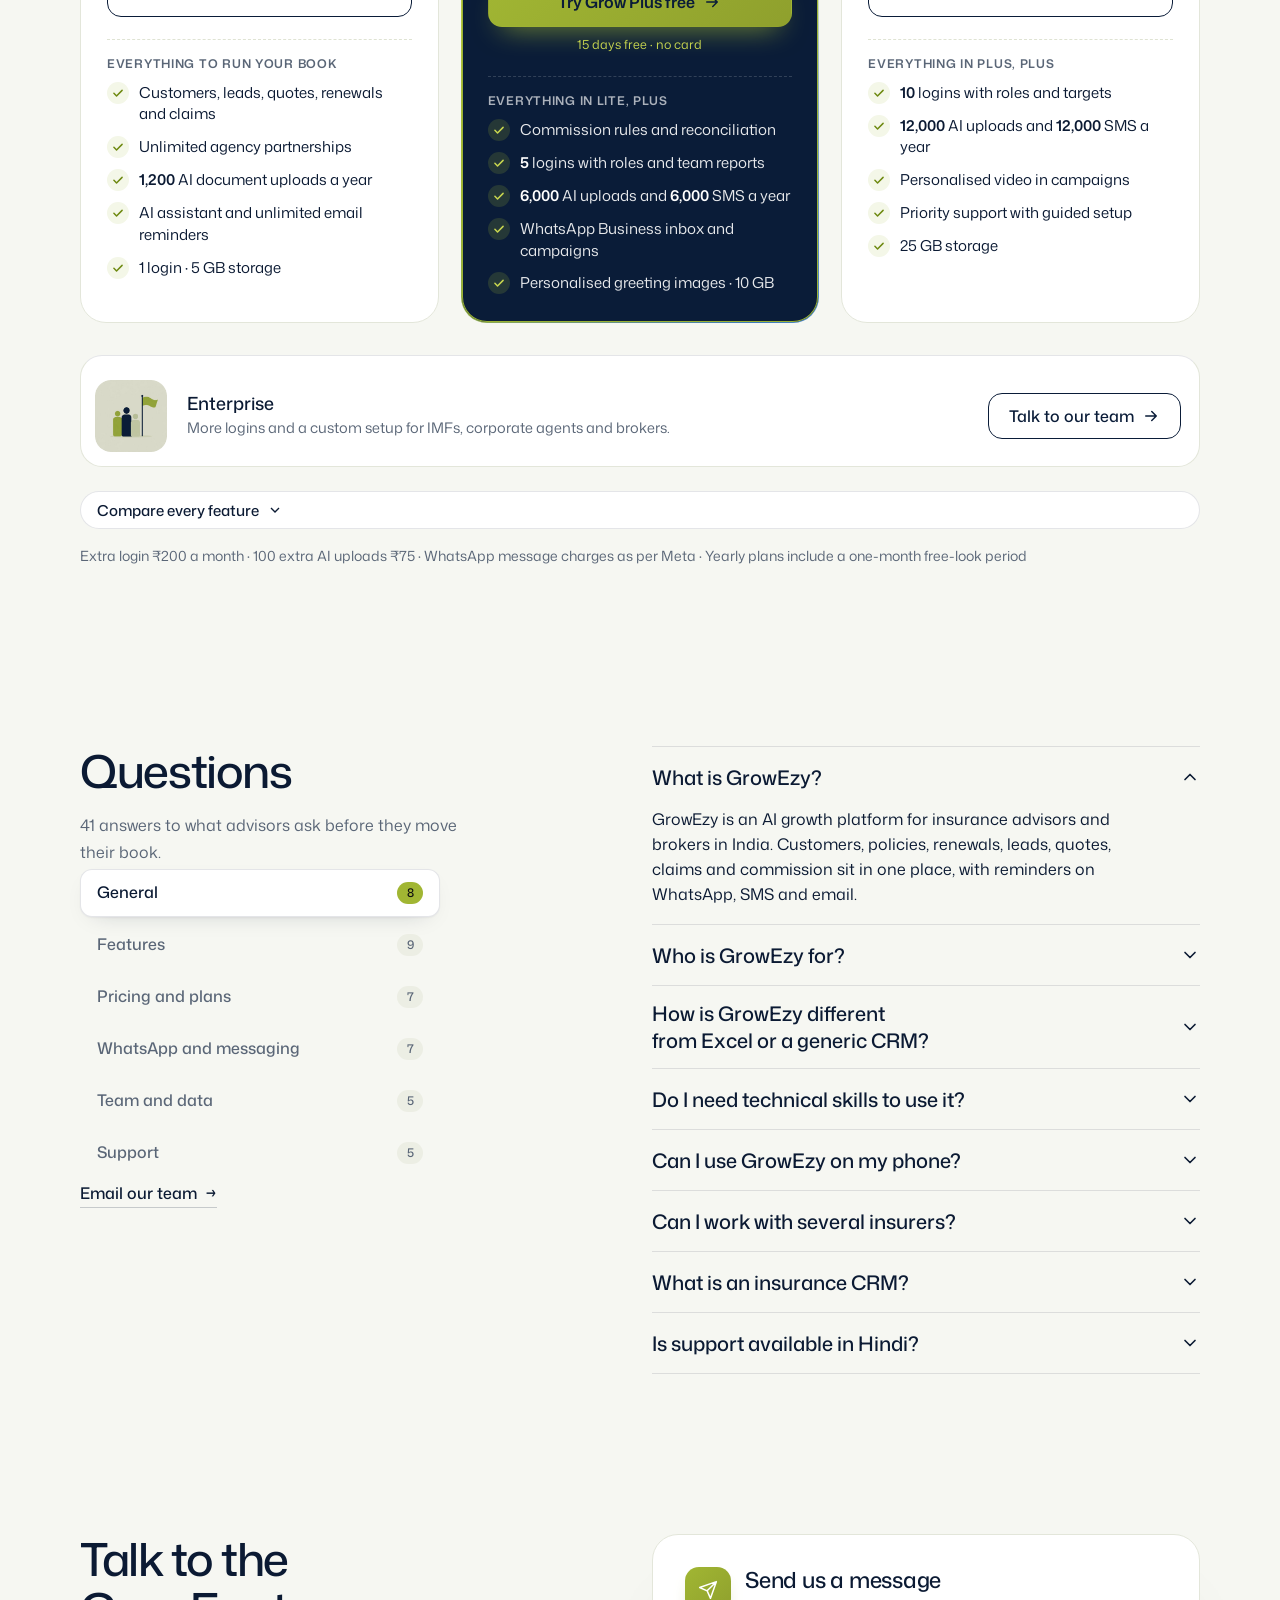
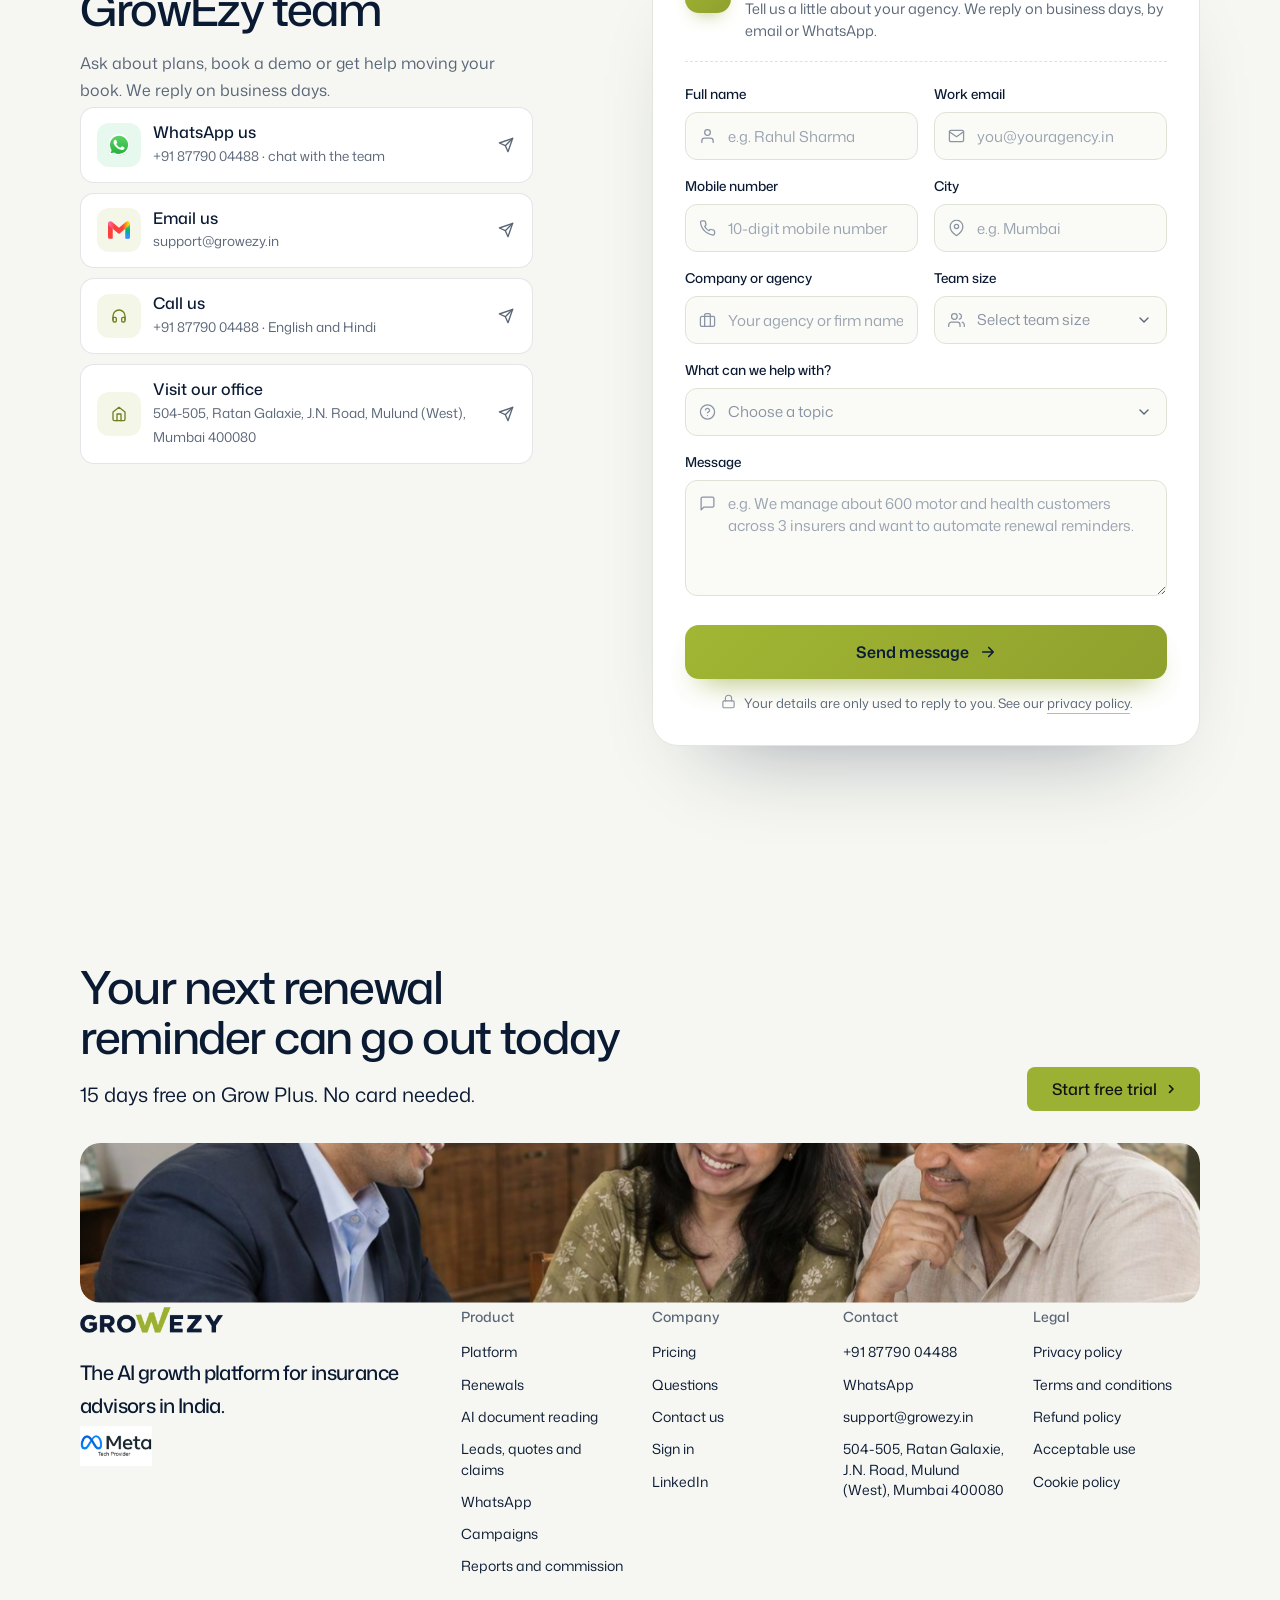
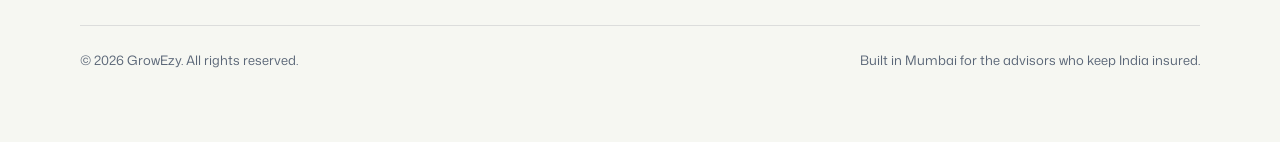
==== commit 4736c9c1: "Footer line" ====
--- a/index.html
+++ b/index.html
@@ -728,7 +728,7 @@
       </div>
       <div class="footer__legal">
         <span>&copy; 2026 GrowEzy. All rights reserved.</span>
-        <span>Made in Mumbai for insurance advisors across India · Prices exclude GST</span>
+        <span>Built in Mumbai for the advisors who keep India insured.</span>
       </div>
     </div>
   </div>
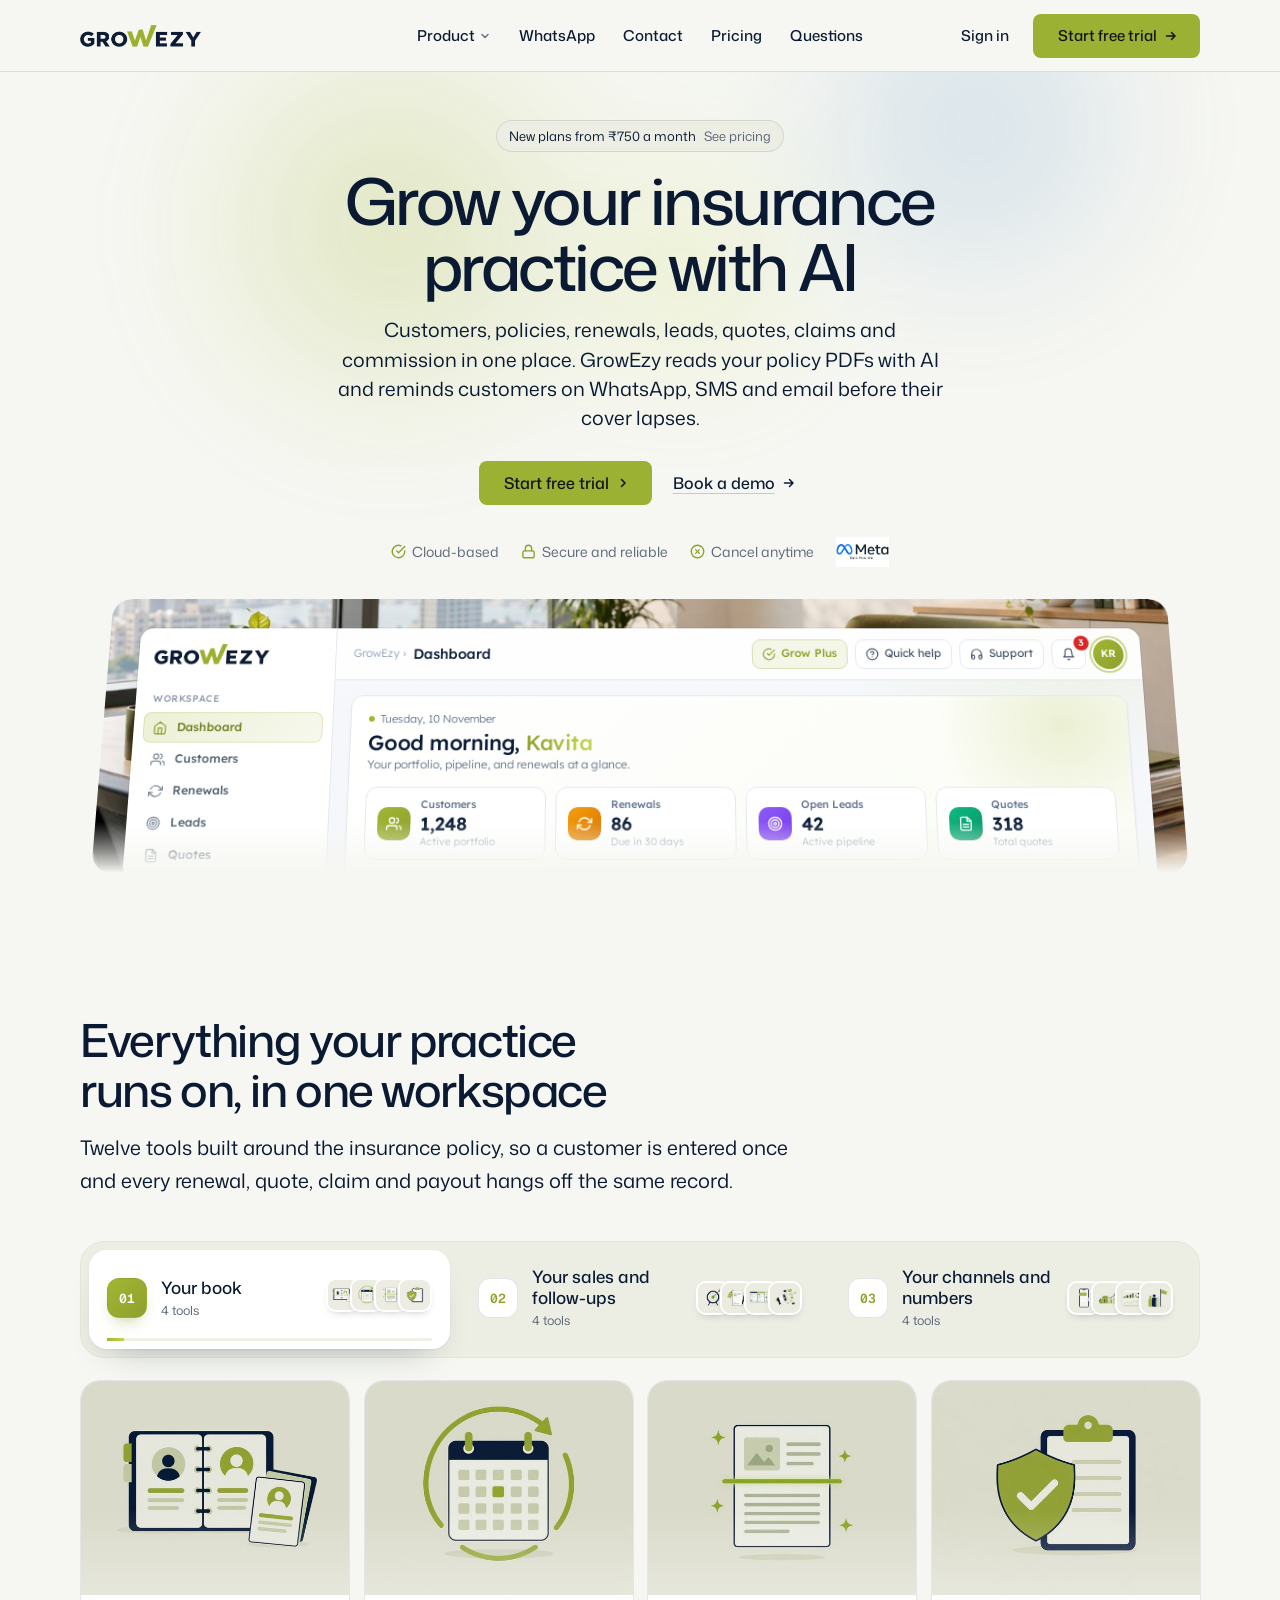
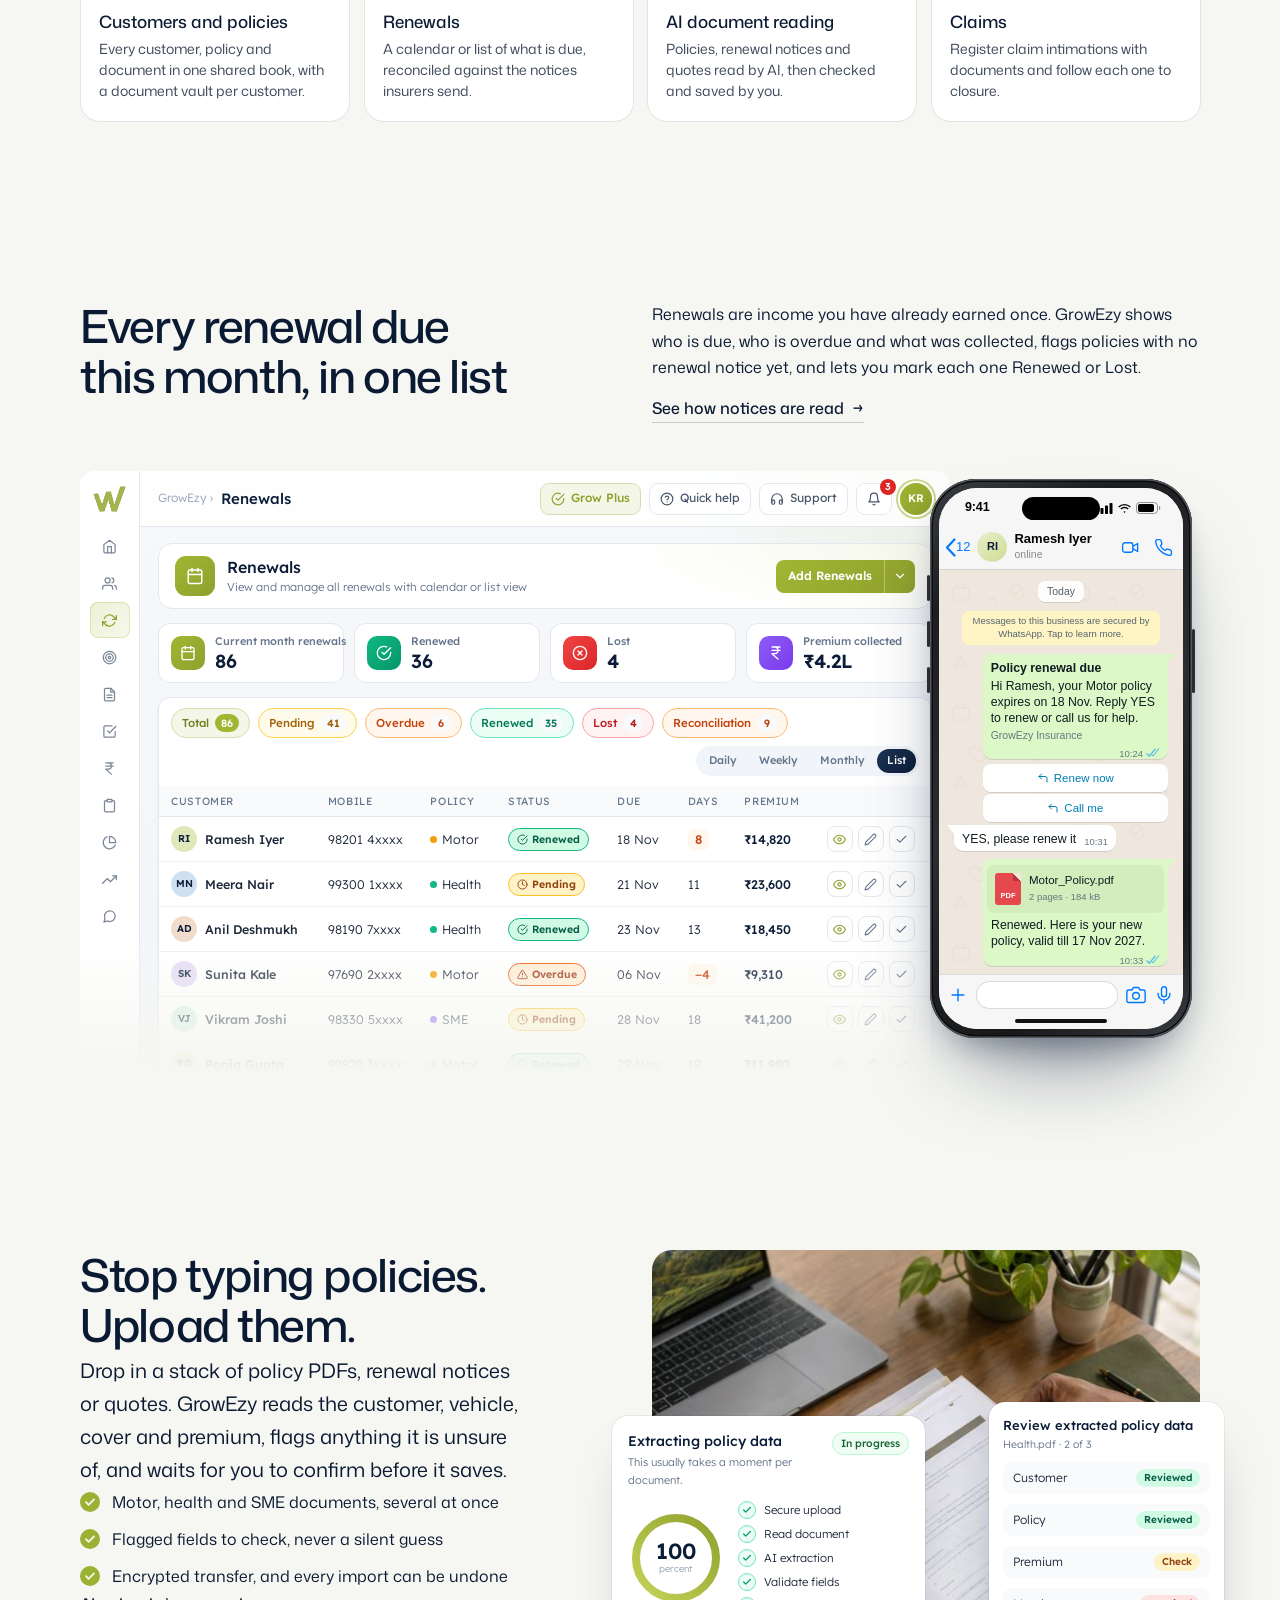
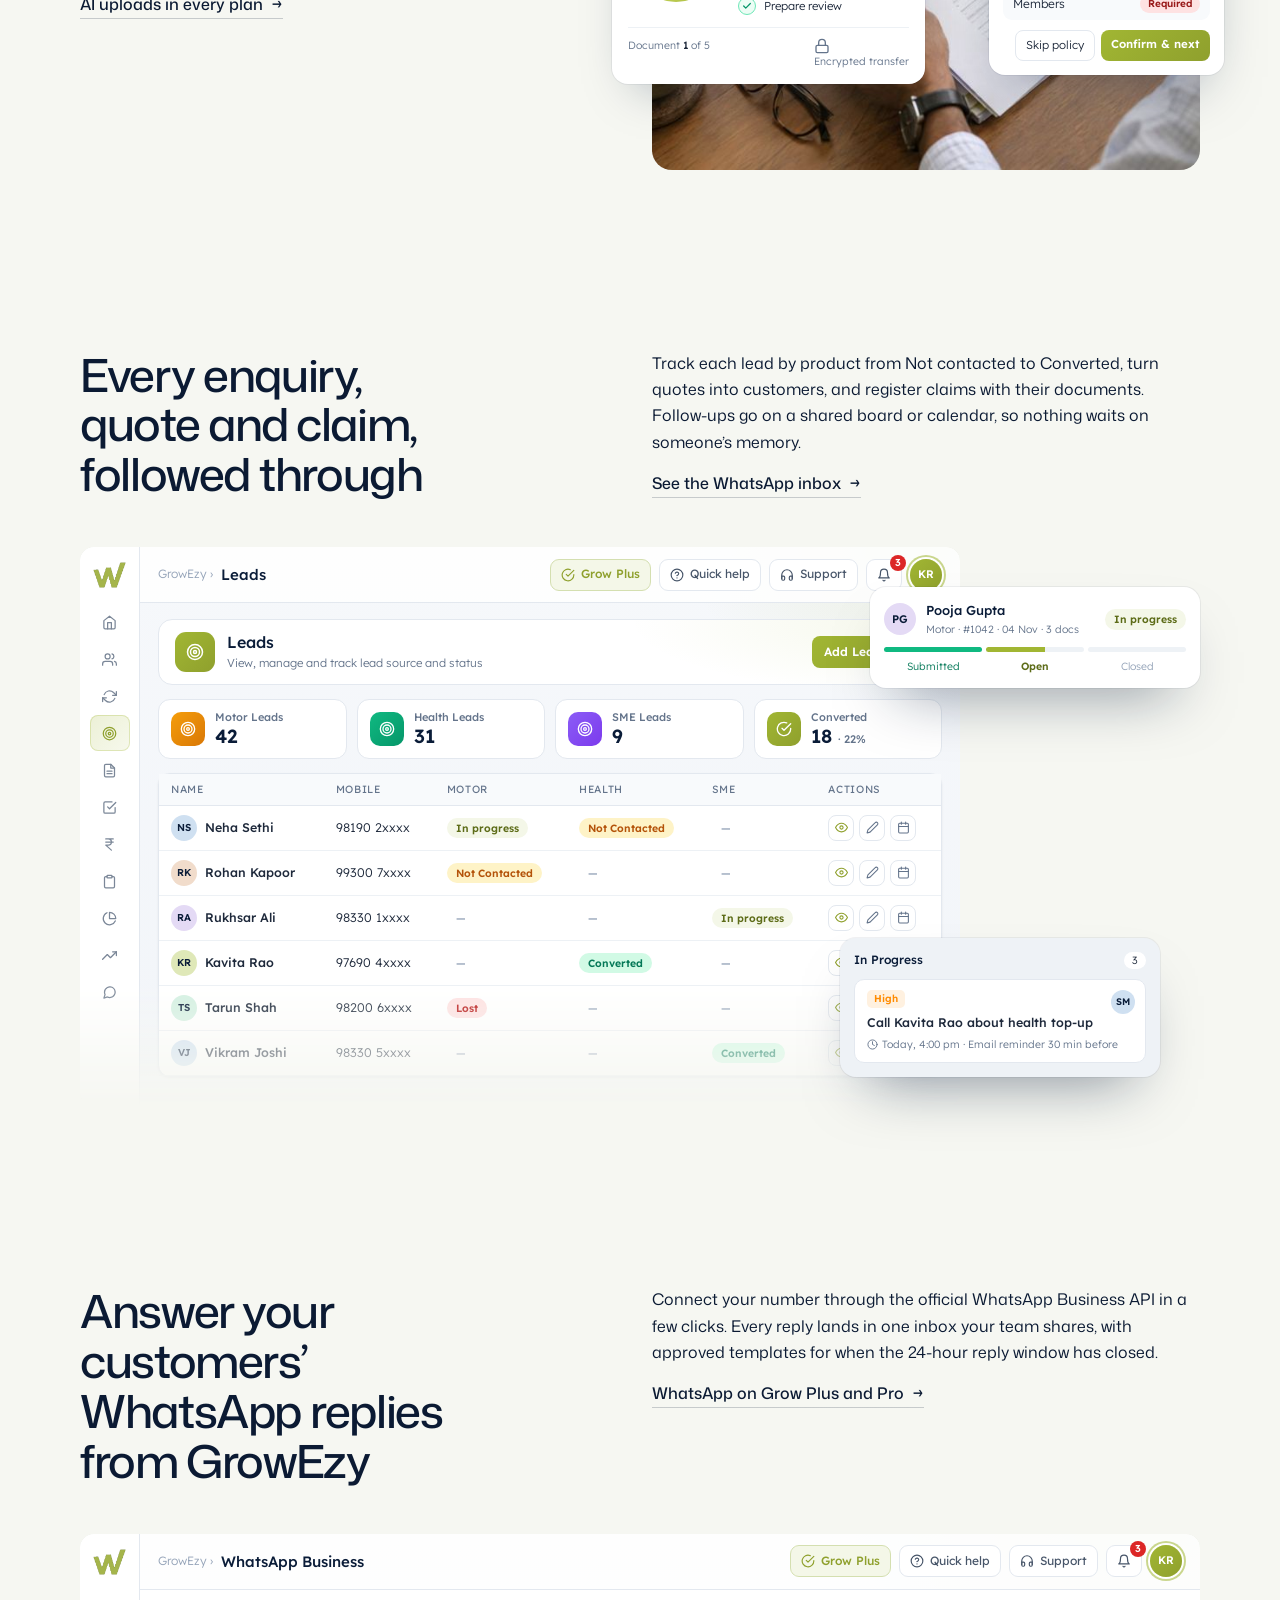
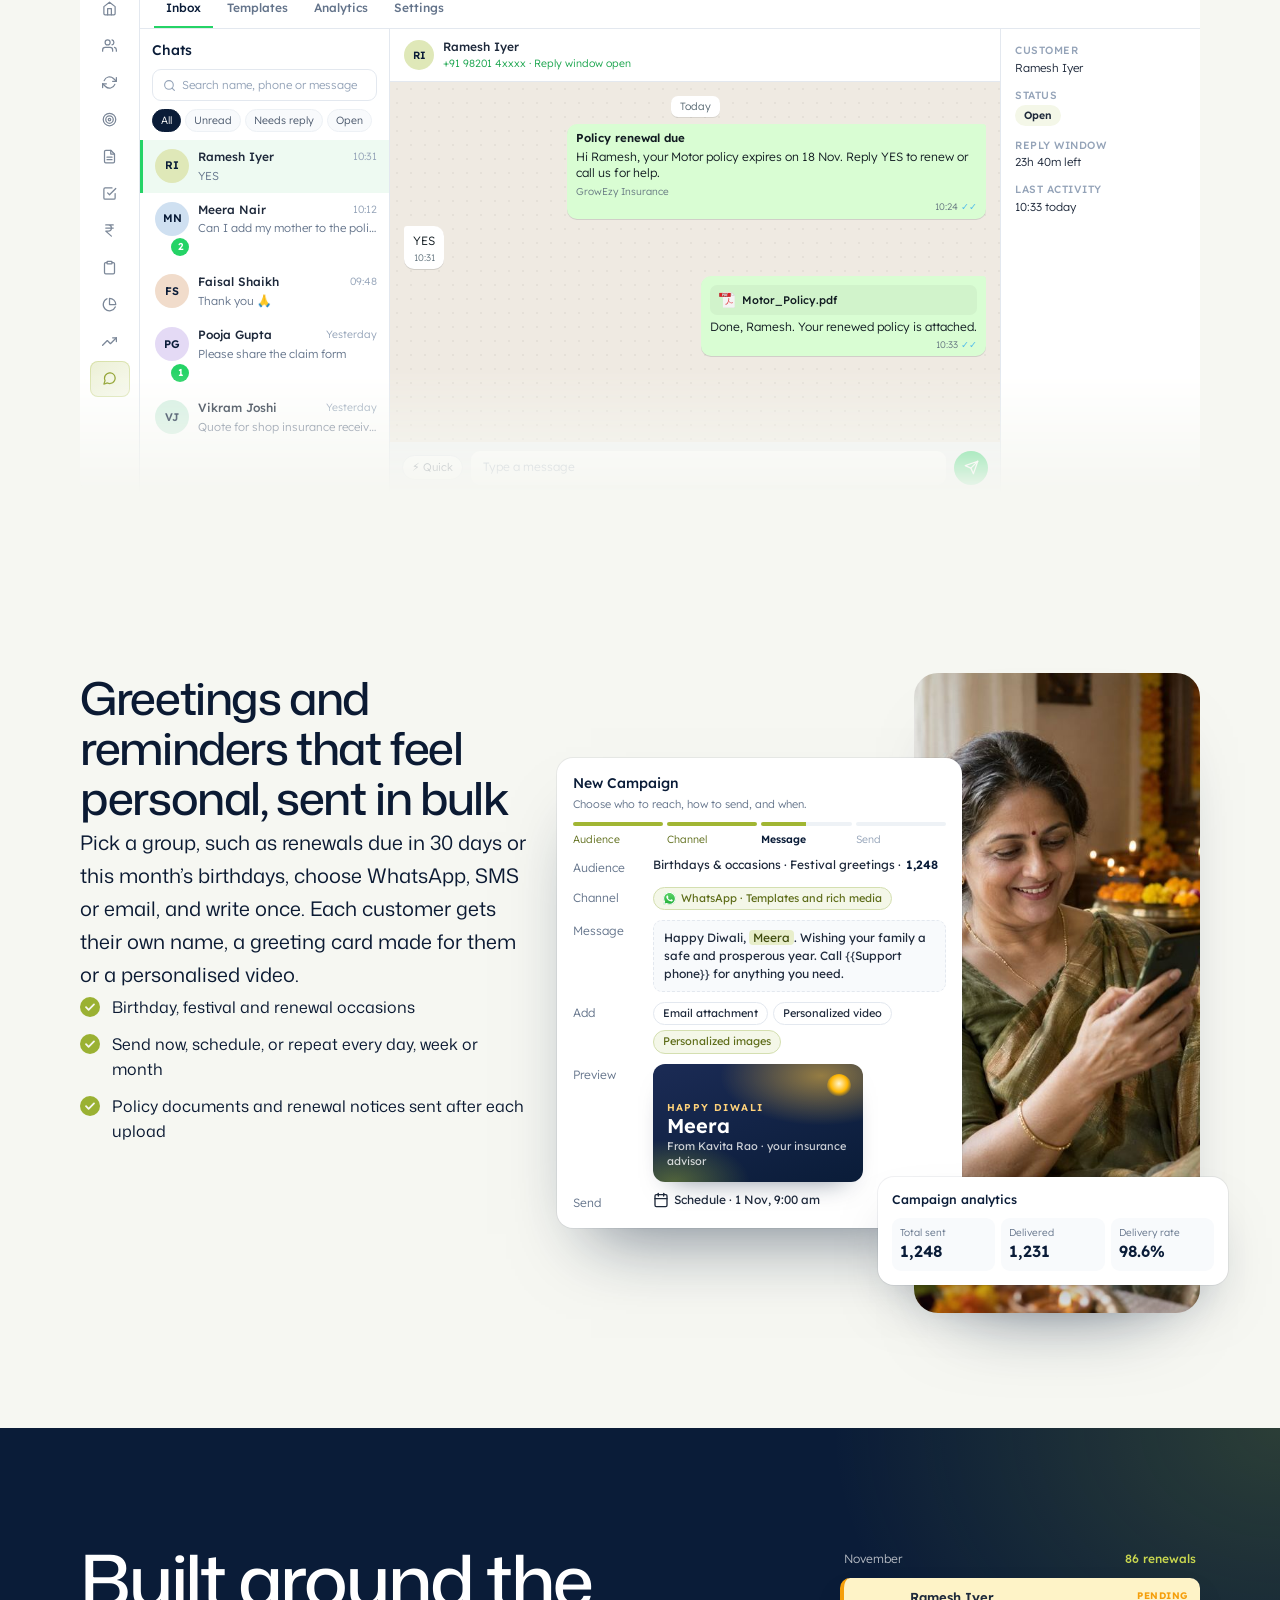
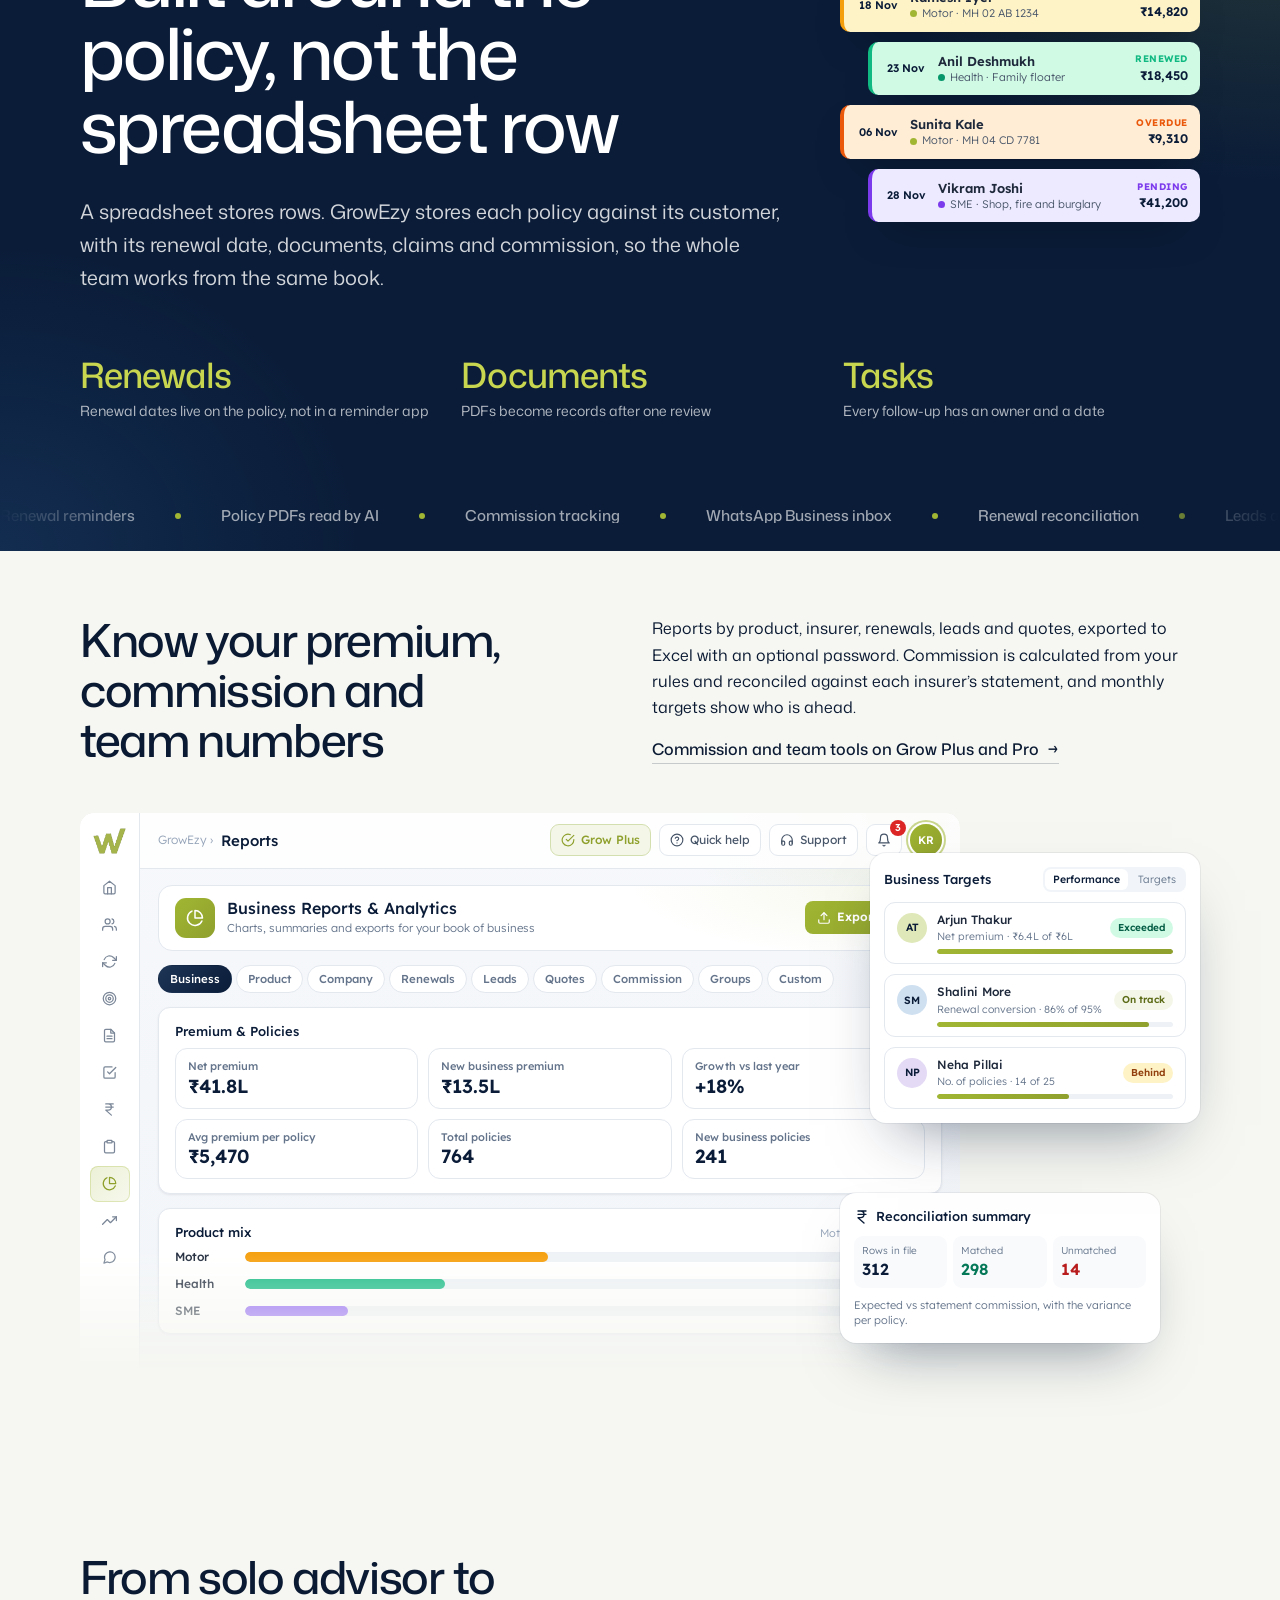
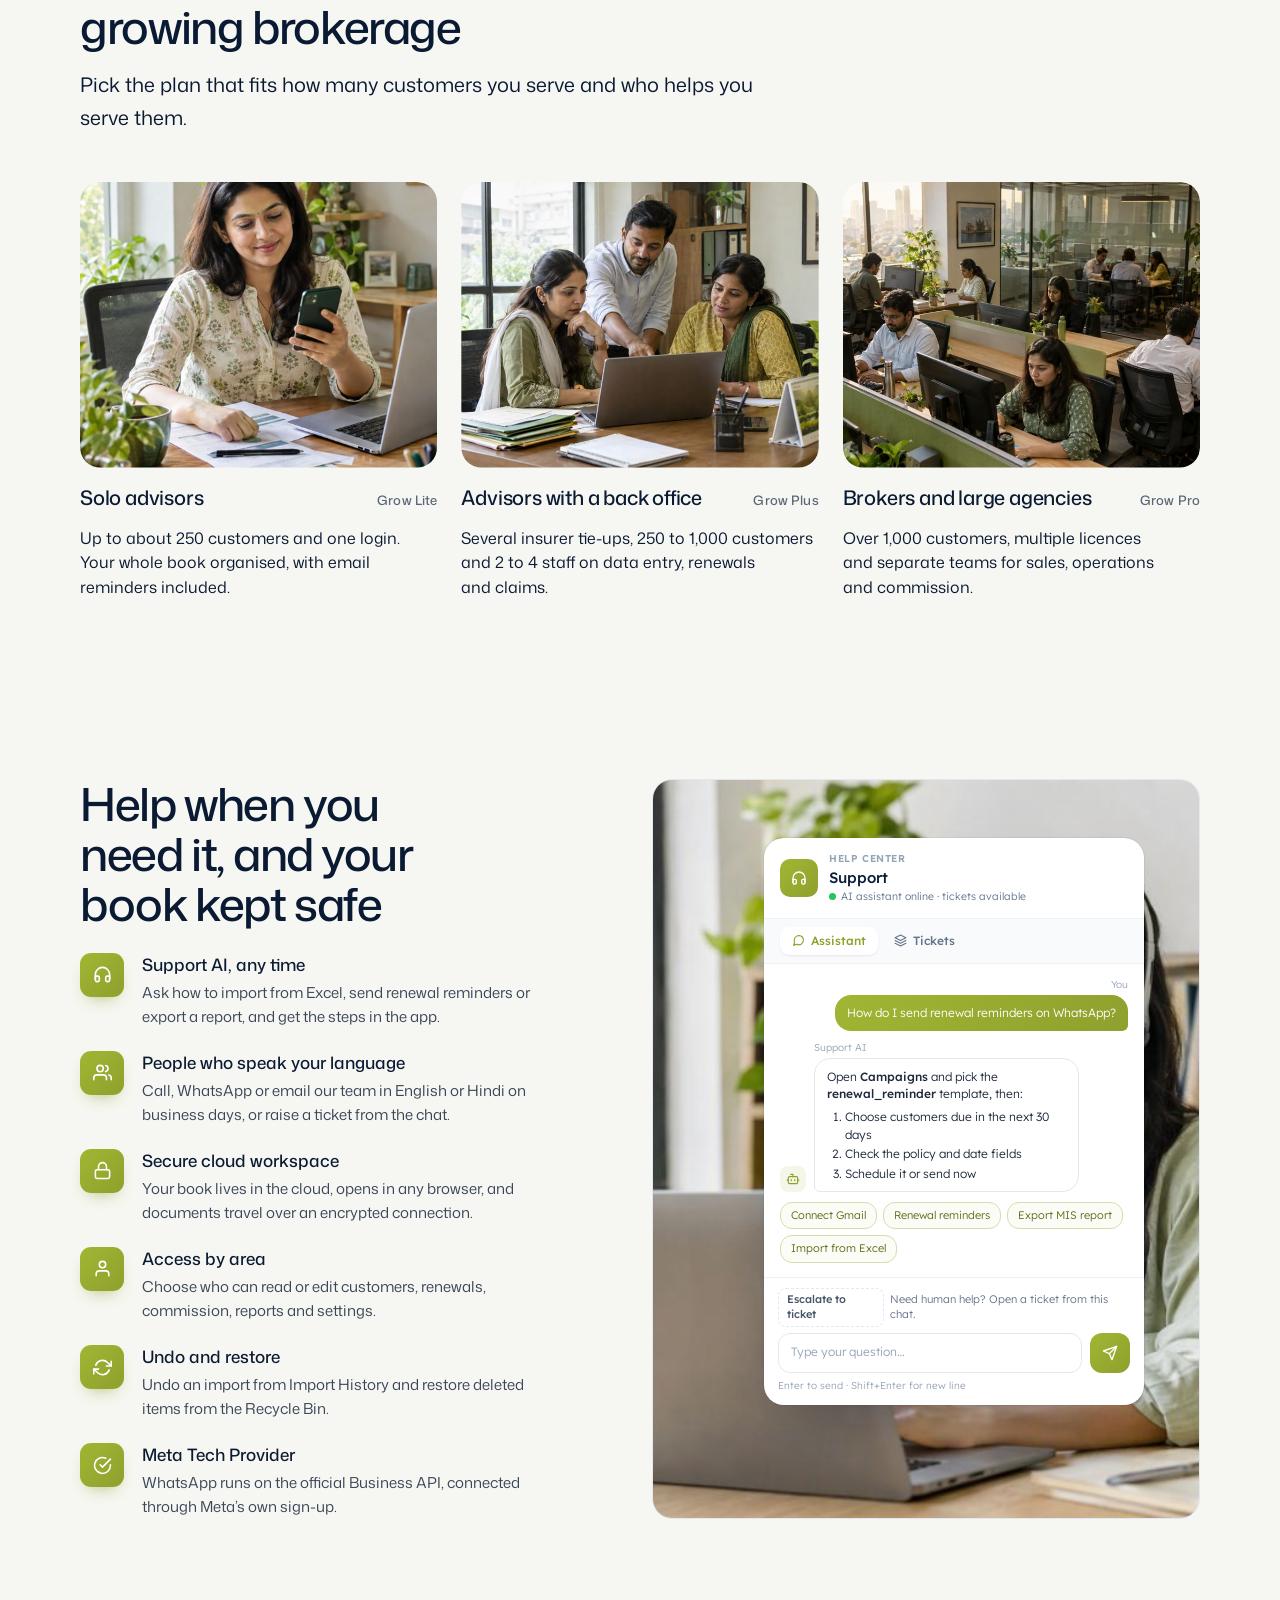
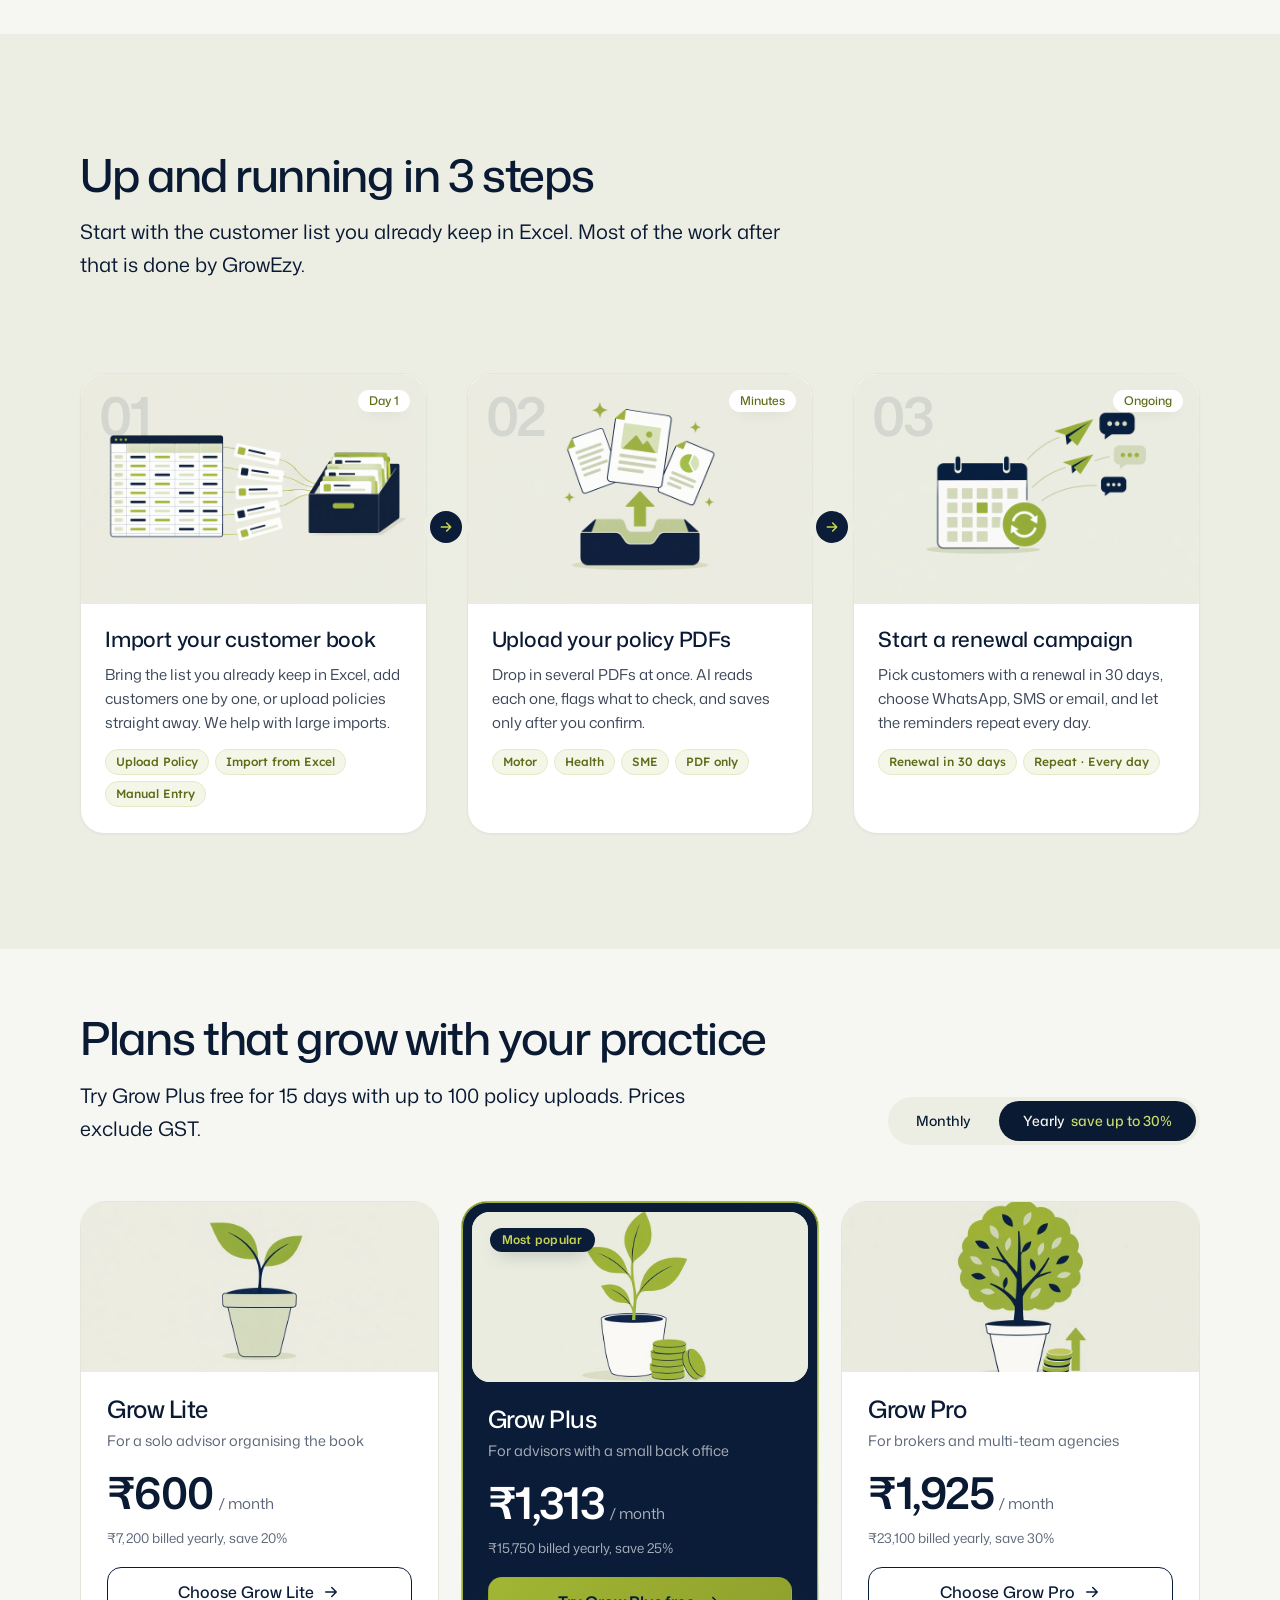
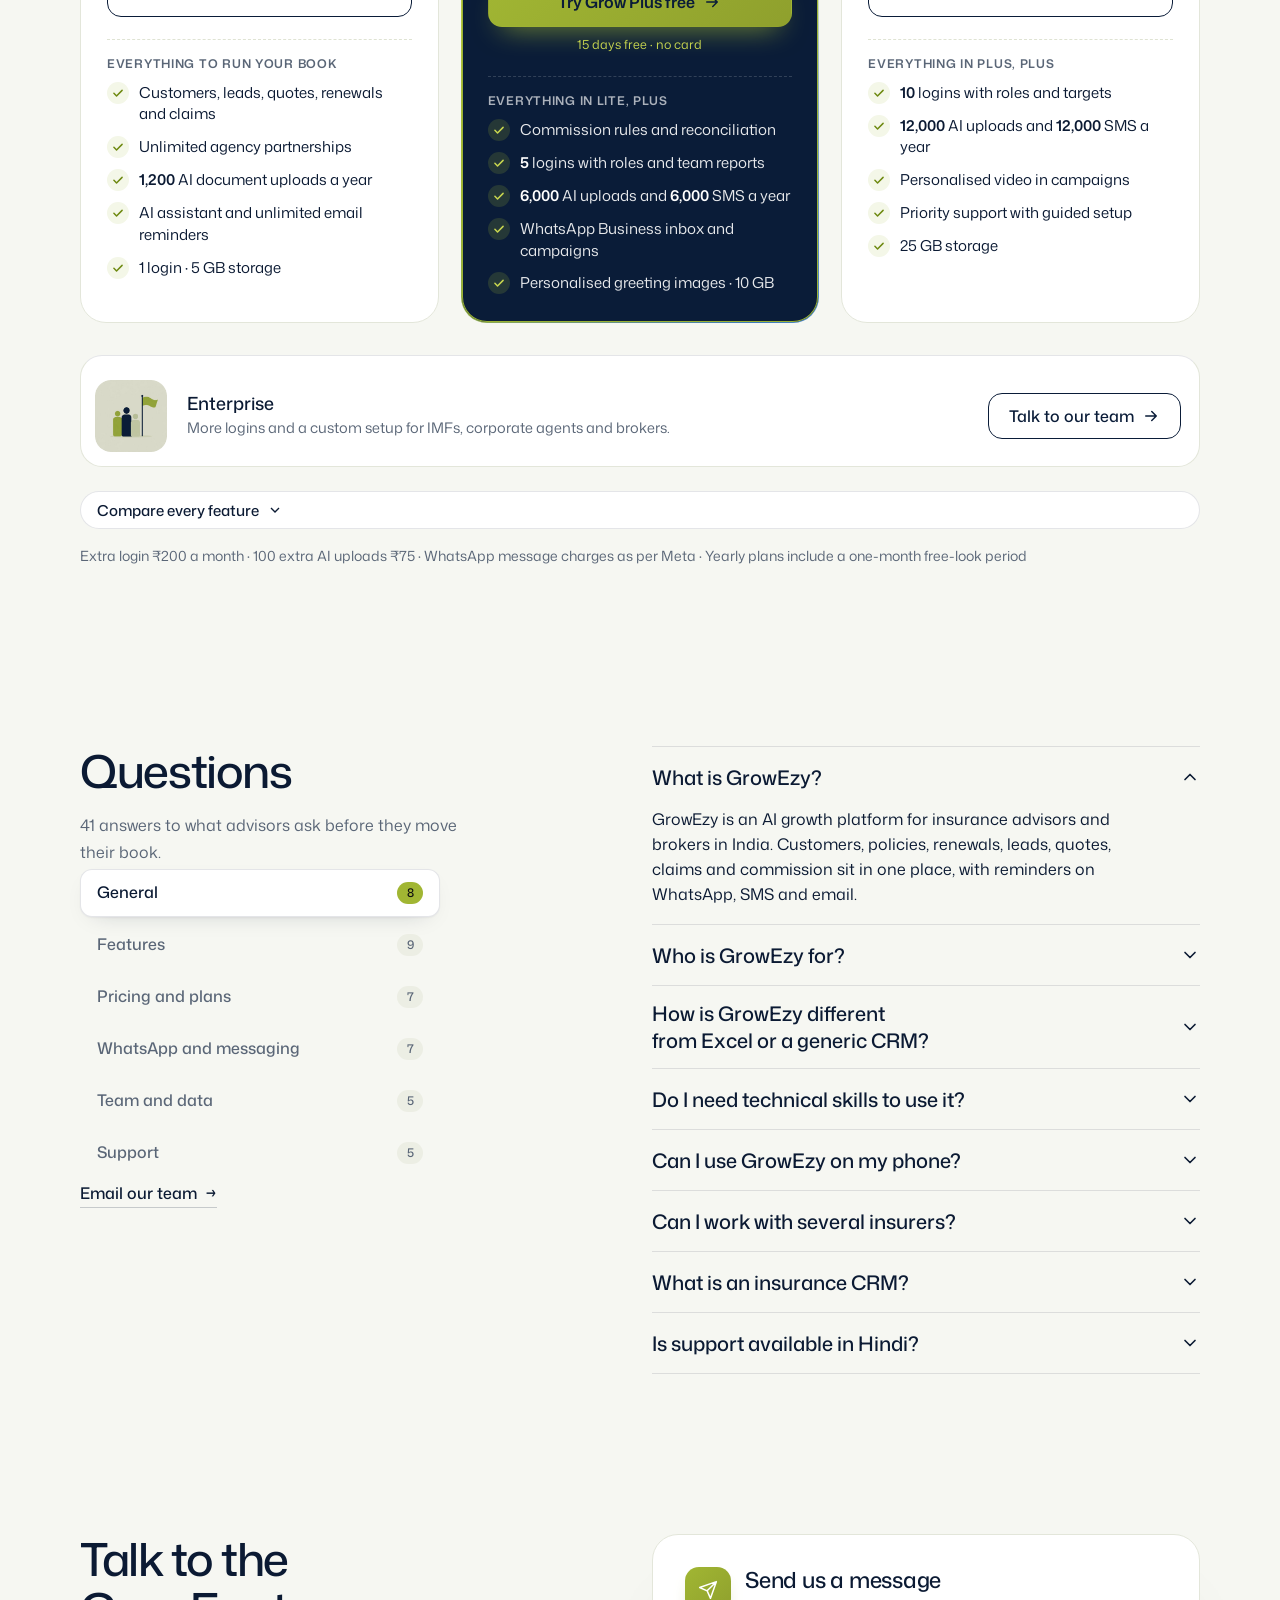
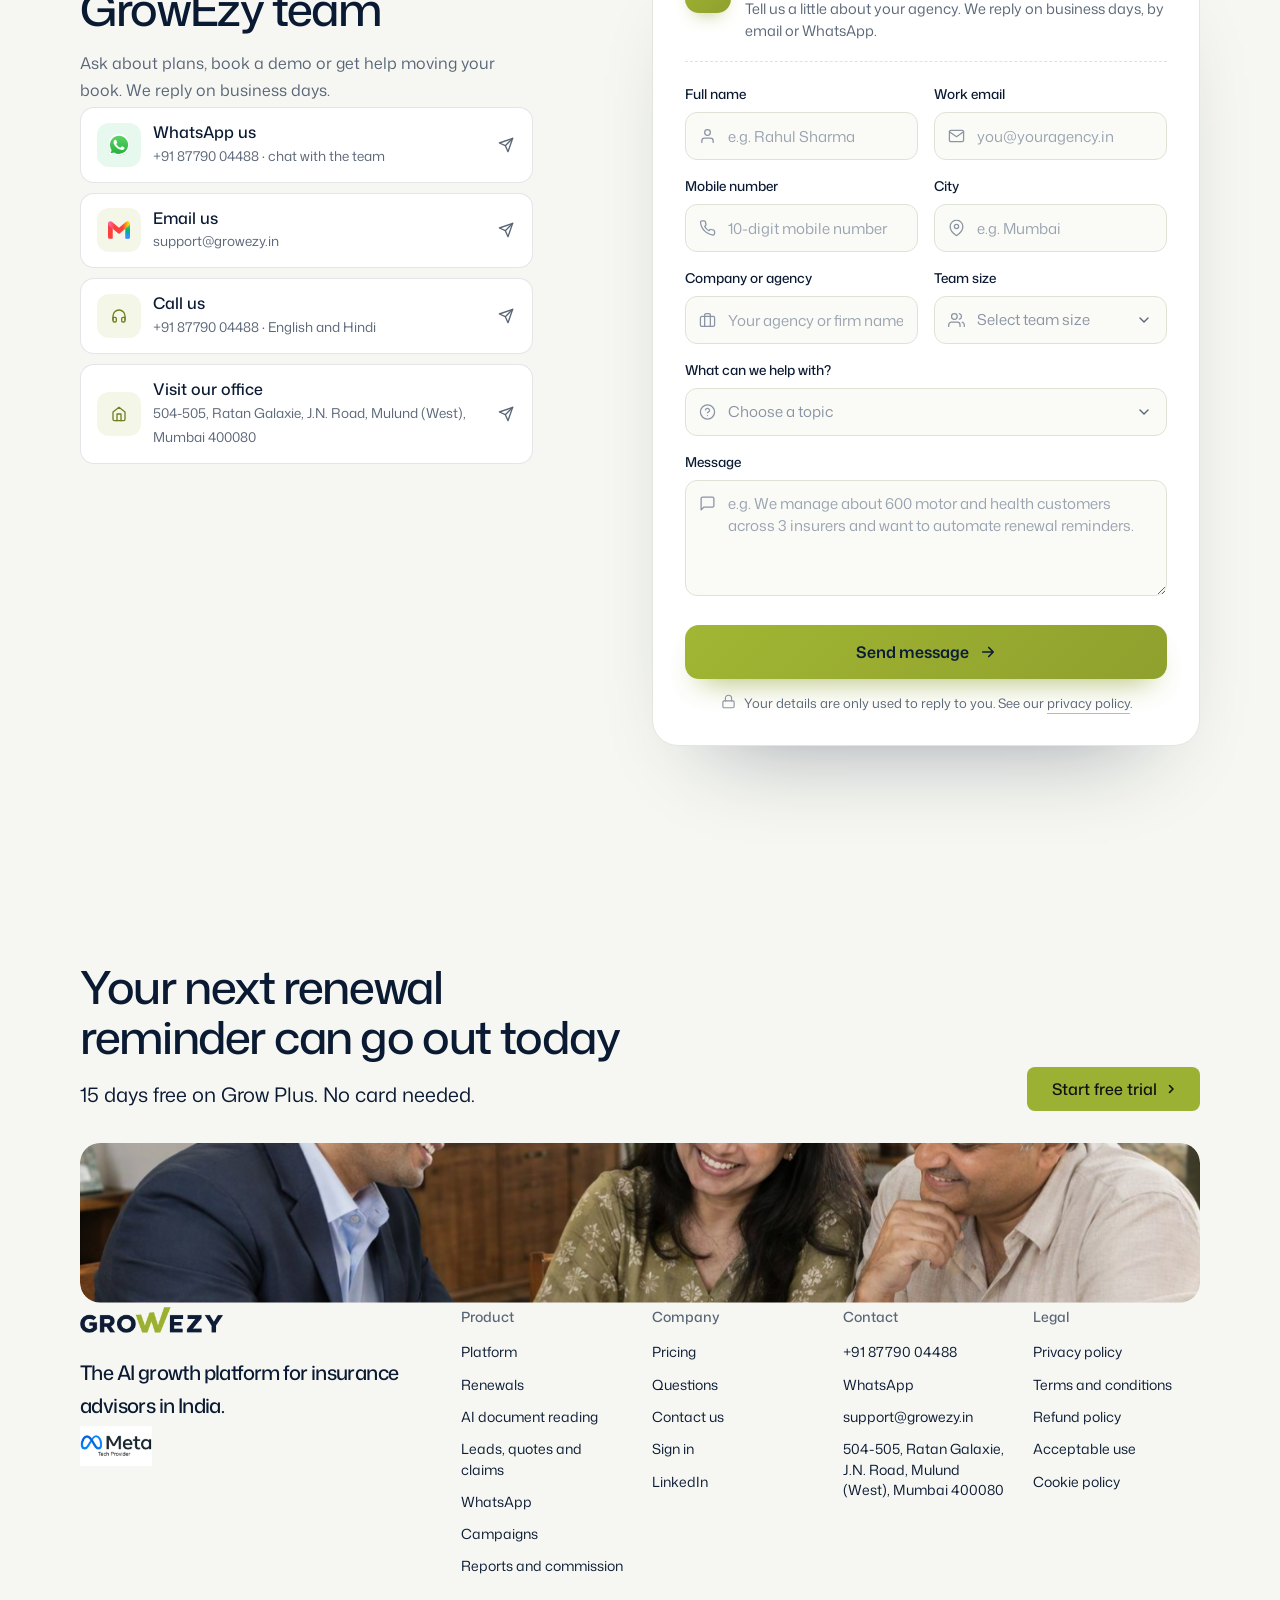
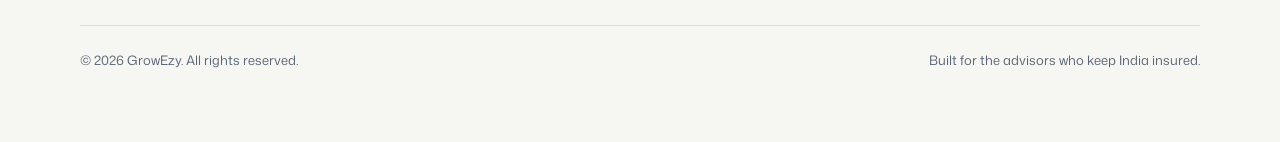
==== commit 999614e9: "Footer line" ====
--- a/index.html
+++ b/index.html
@@ -728,7 +728,7 @@
       </div>
       <div class="footer__legal">
         <span>&copy; 2026 GrowEzy. All rights reserved.</span>
-        <span>Built in Mumbai for the advisors who keep India insured.</span>
+        <span>Built for the advisors who keep India insured.</span>
       </div>
     </div>
   </div>
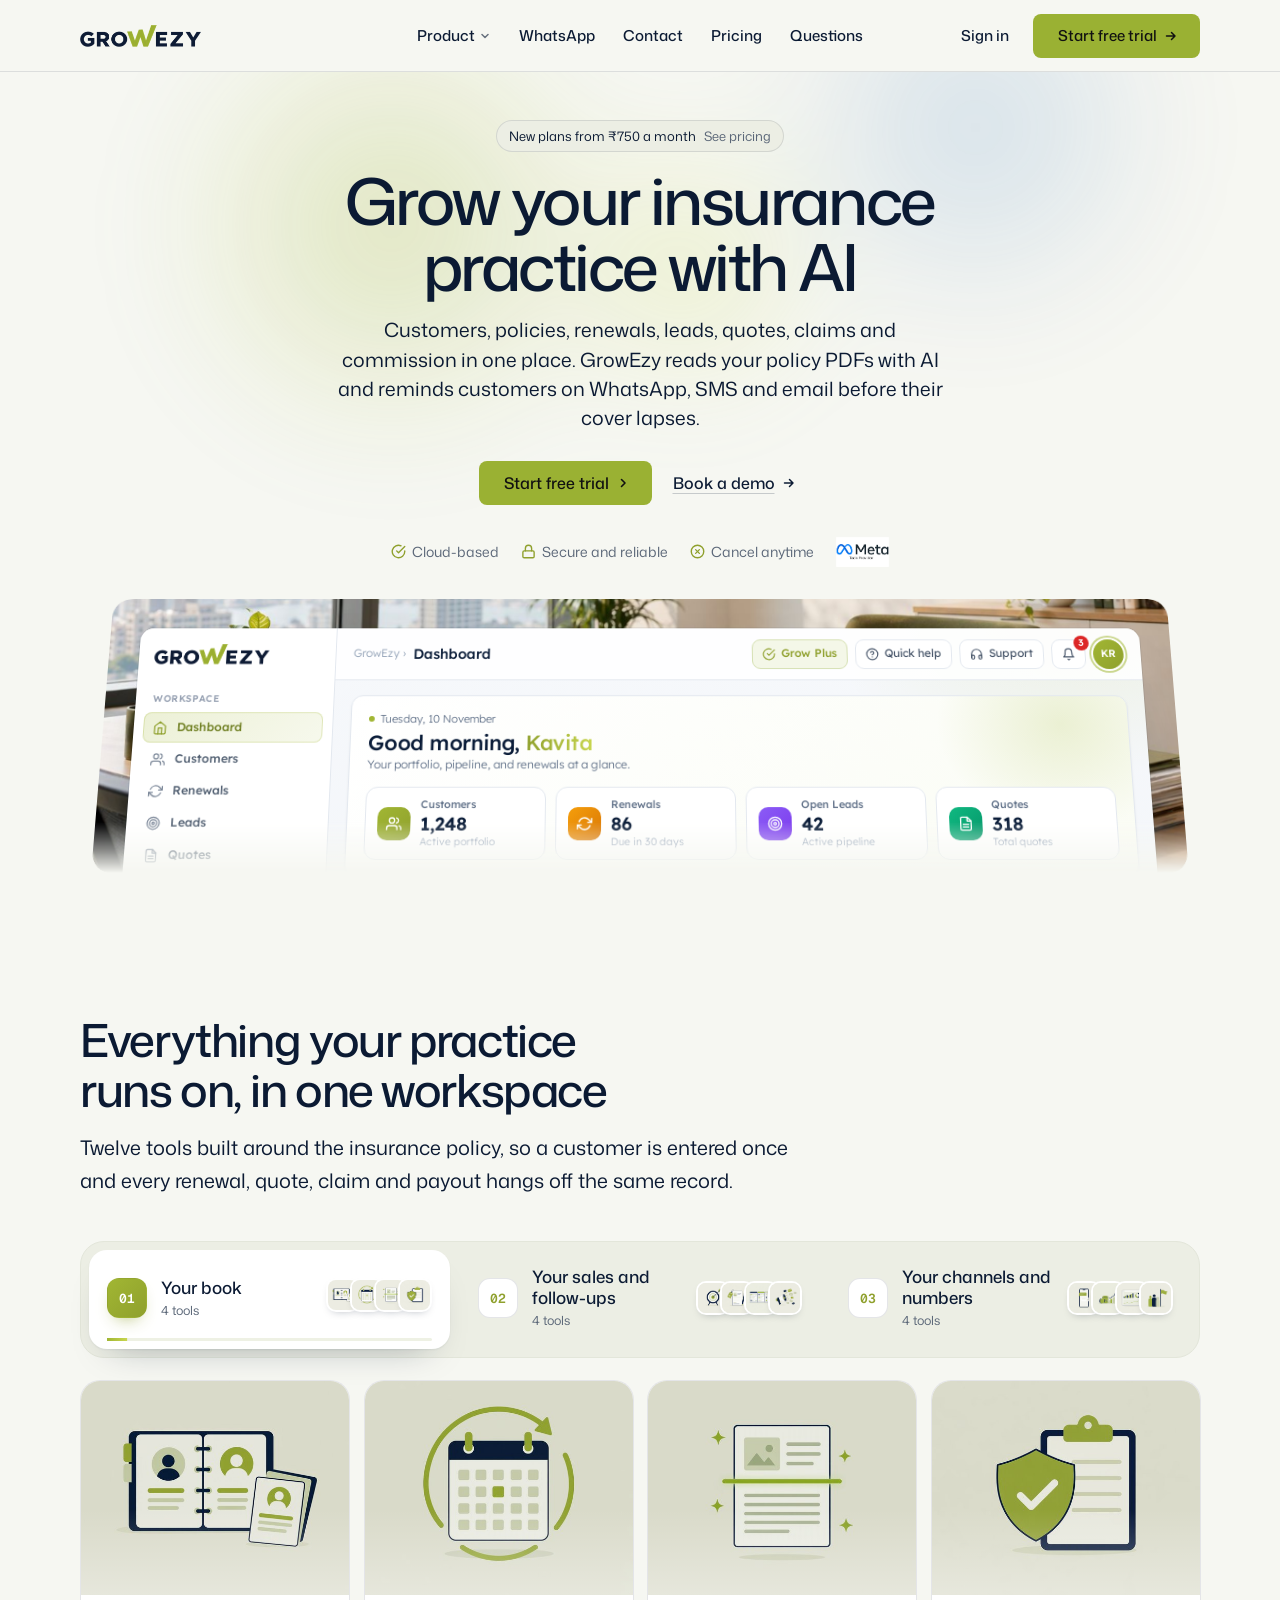
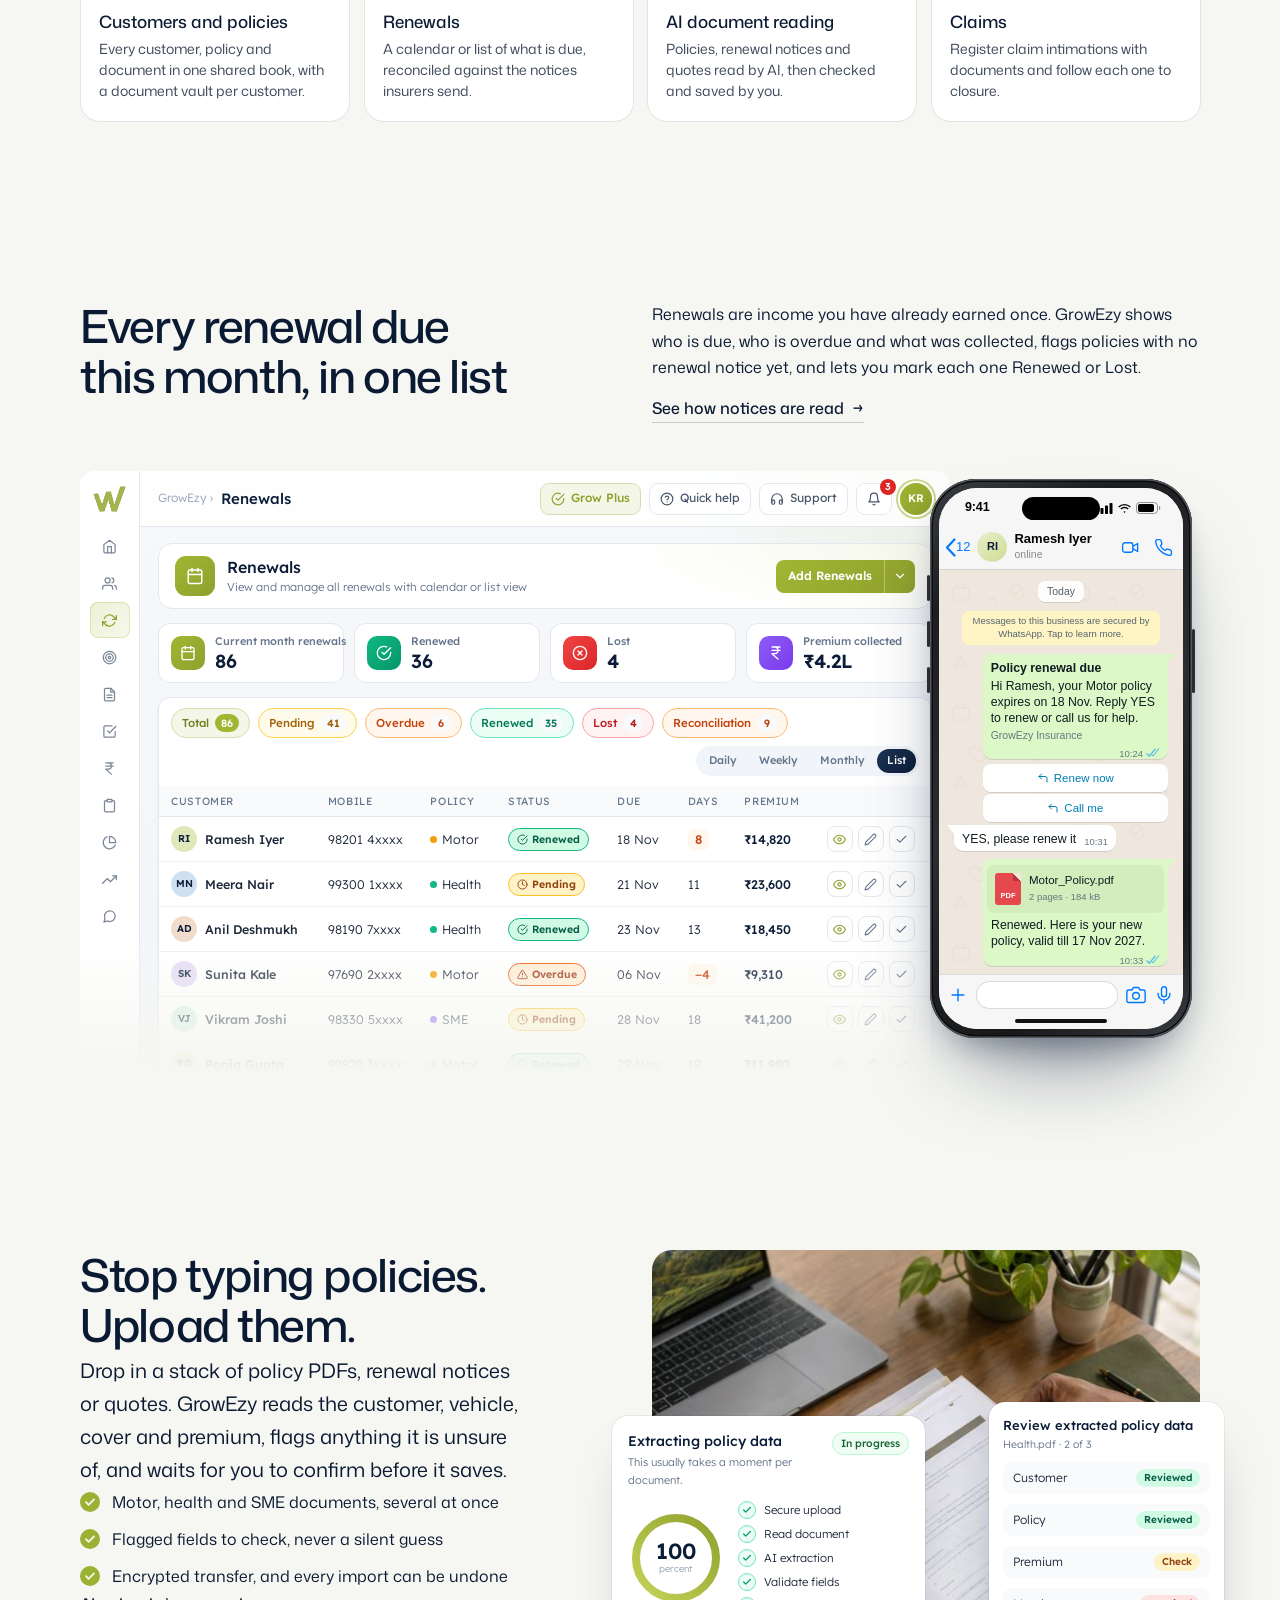
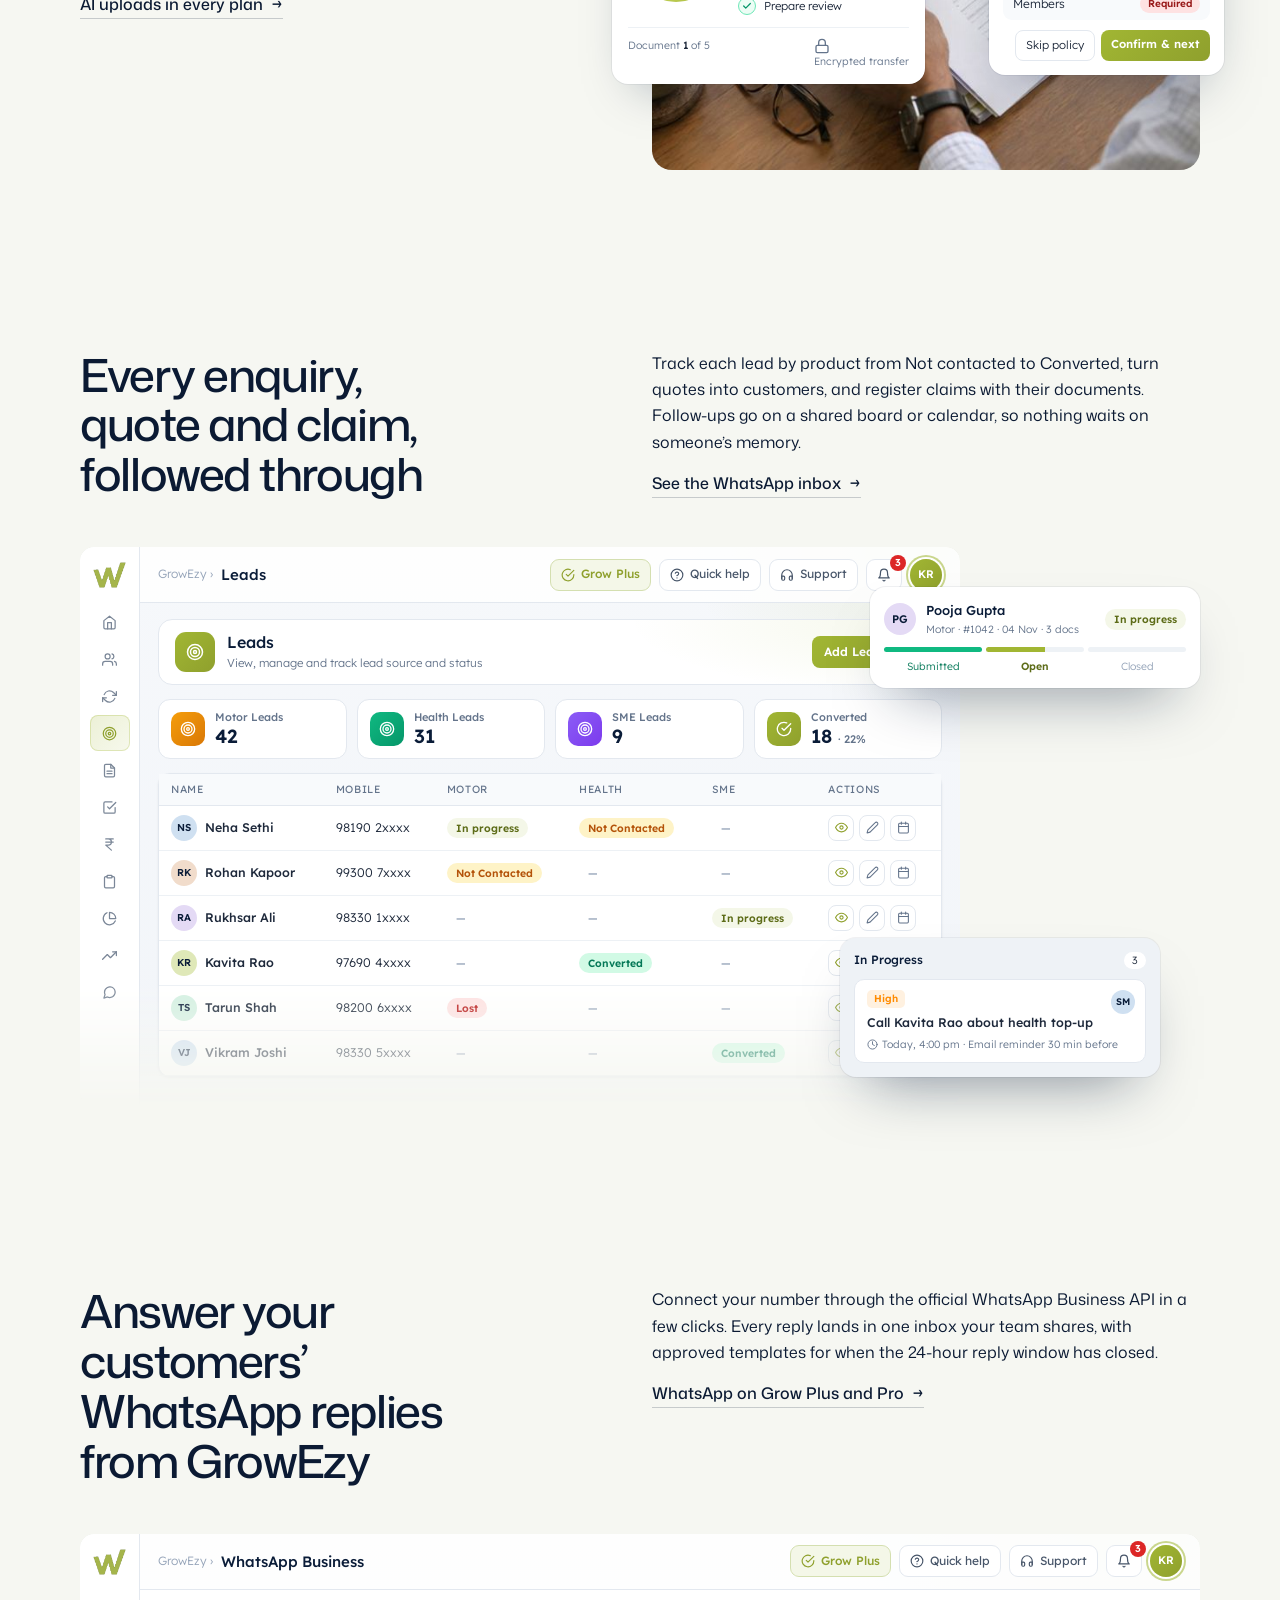
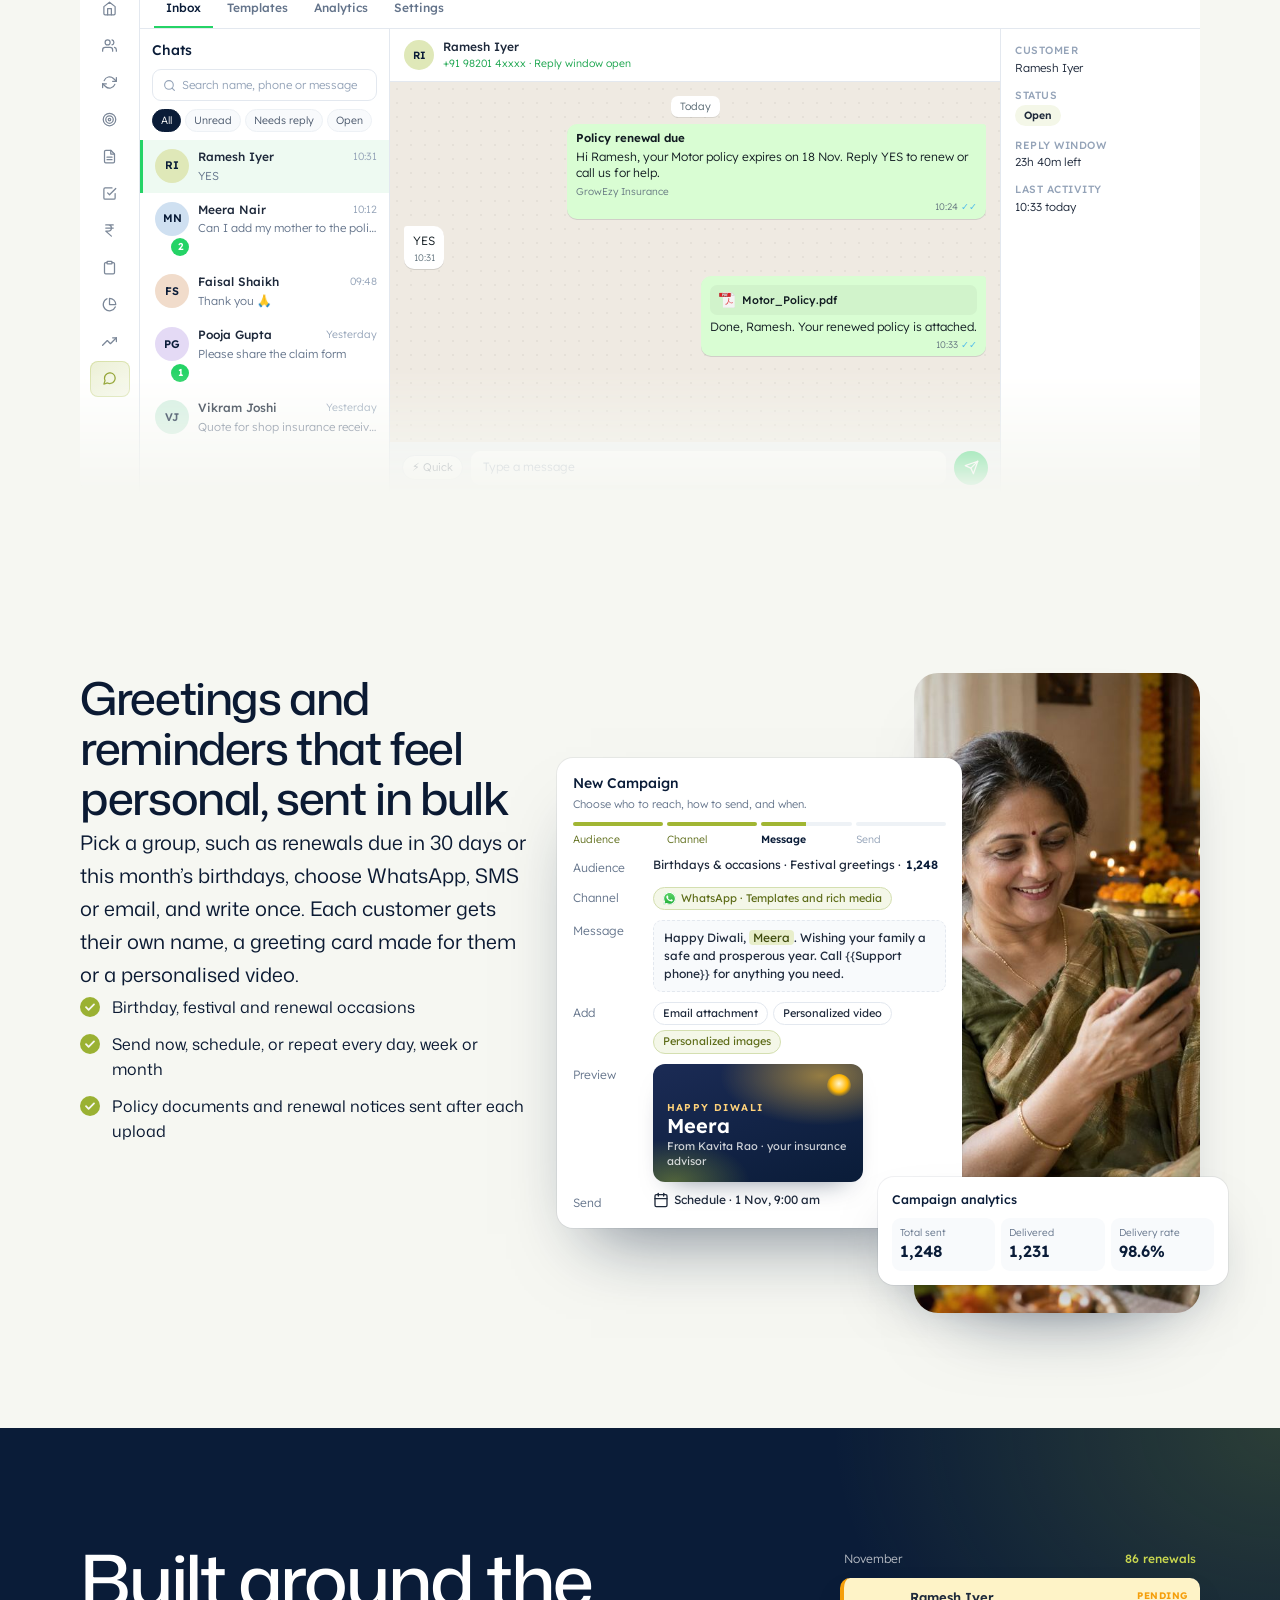
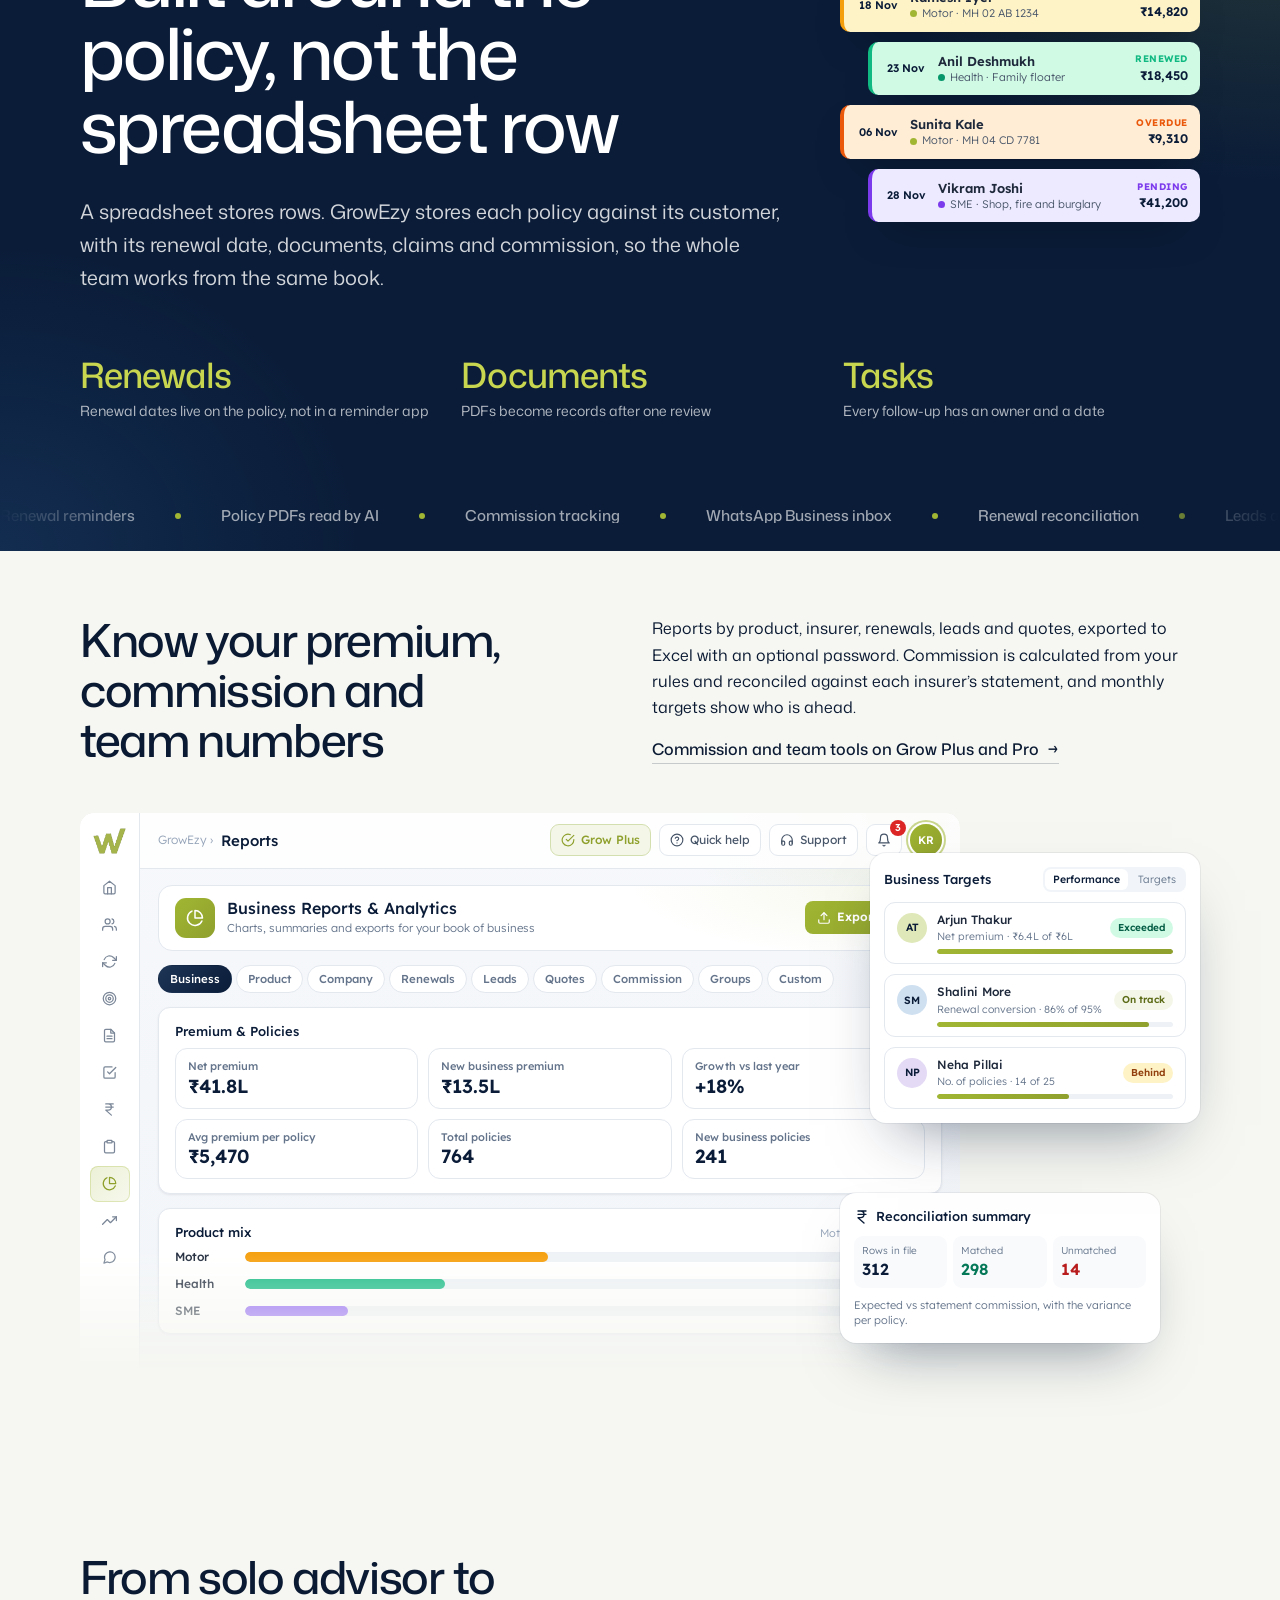
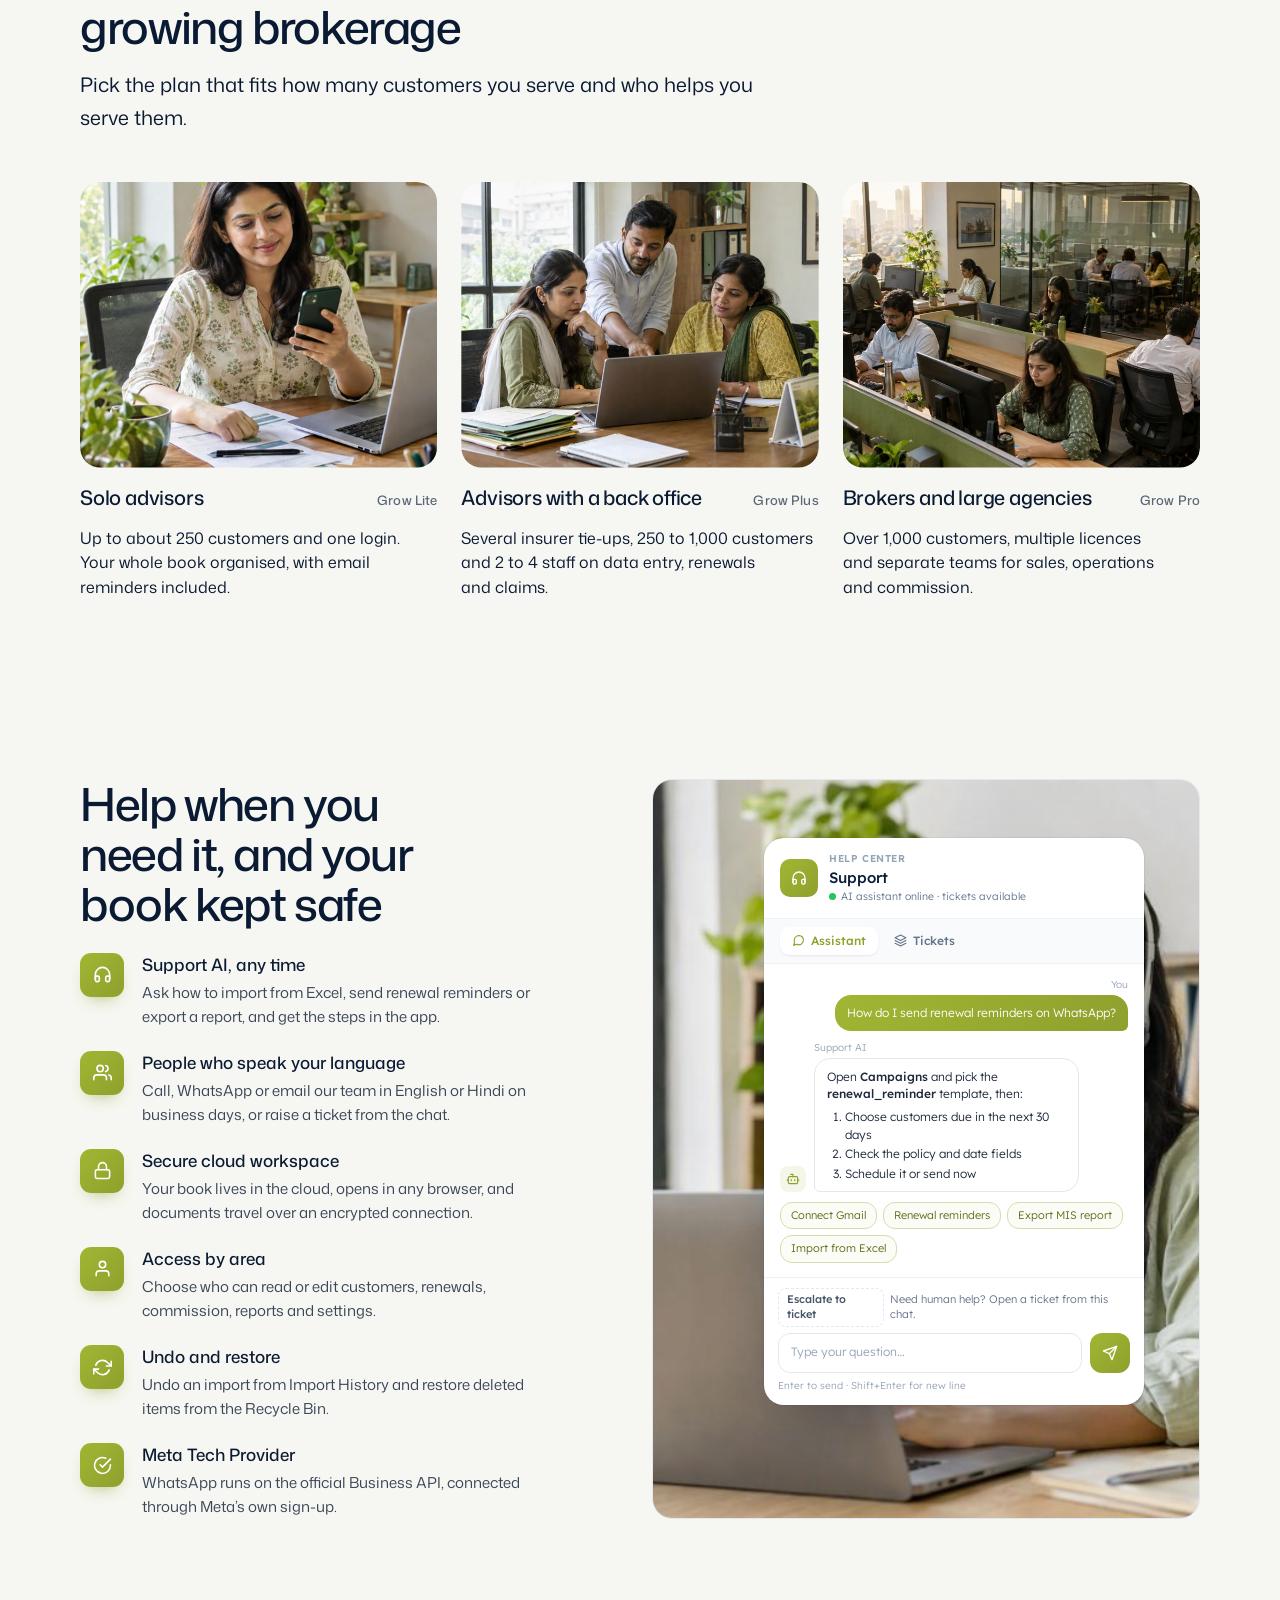
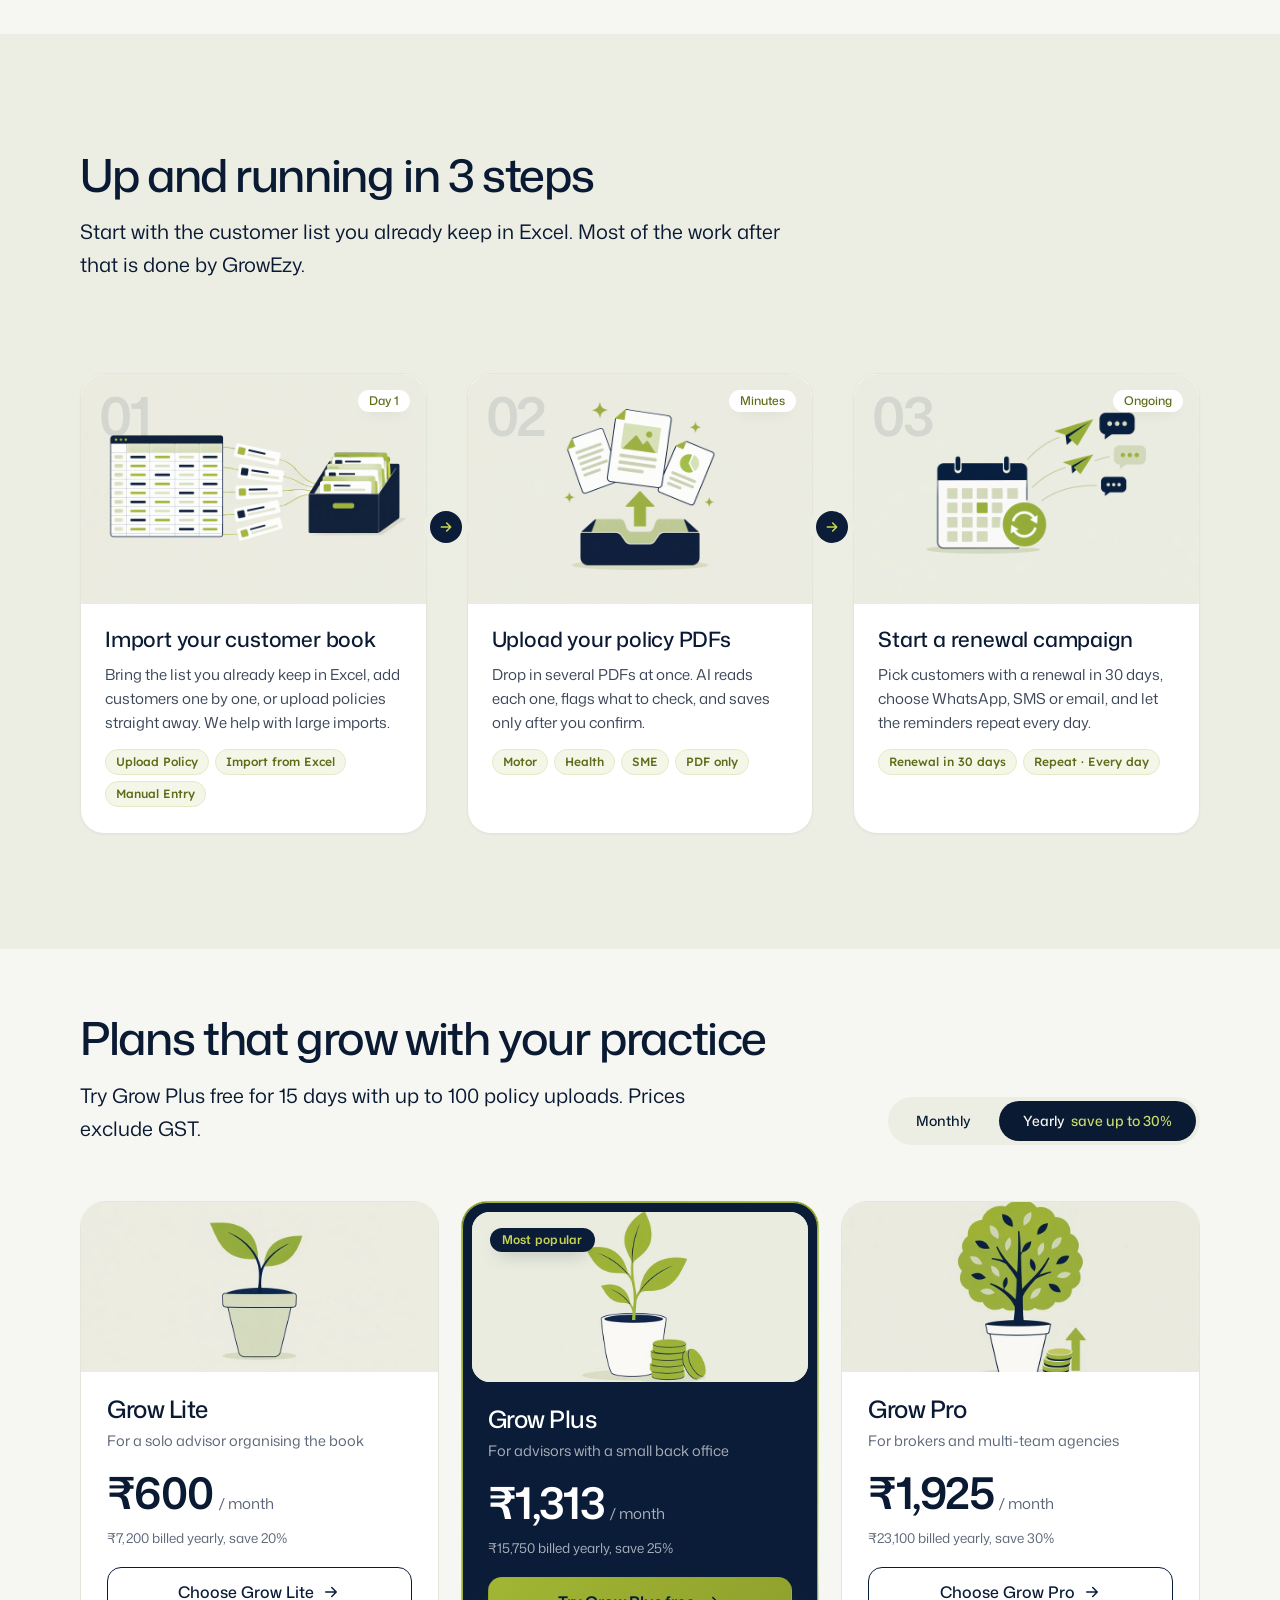
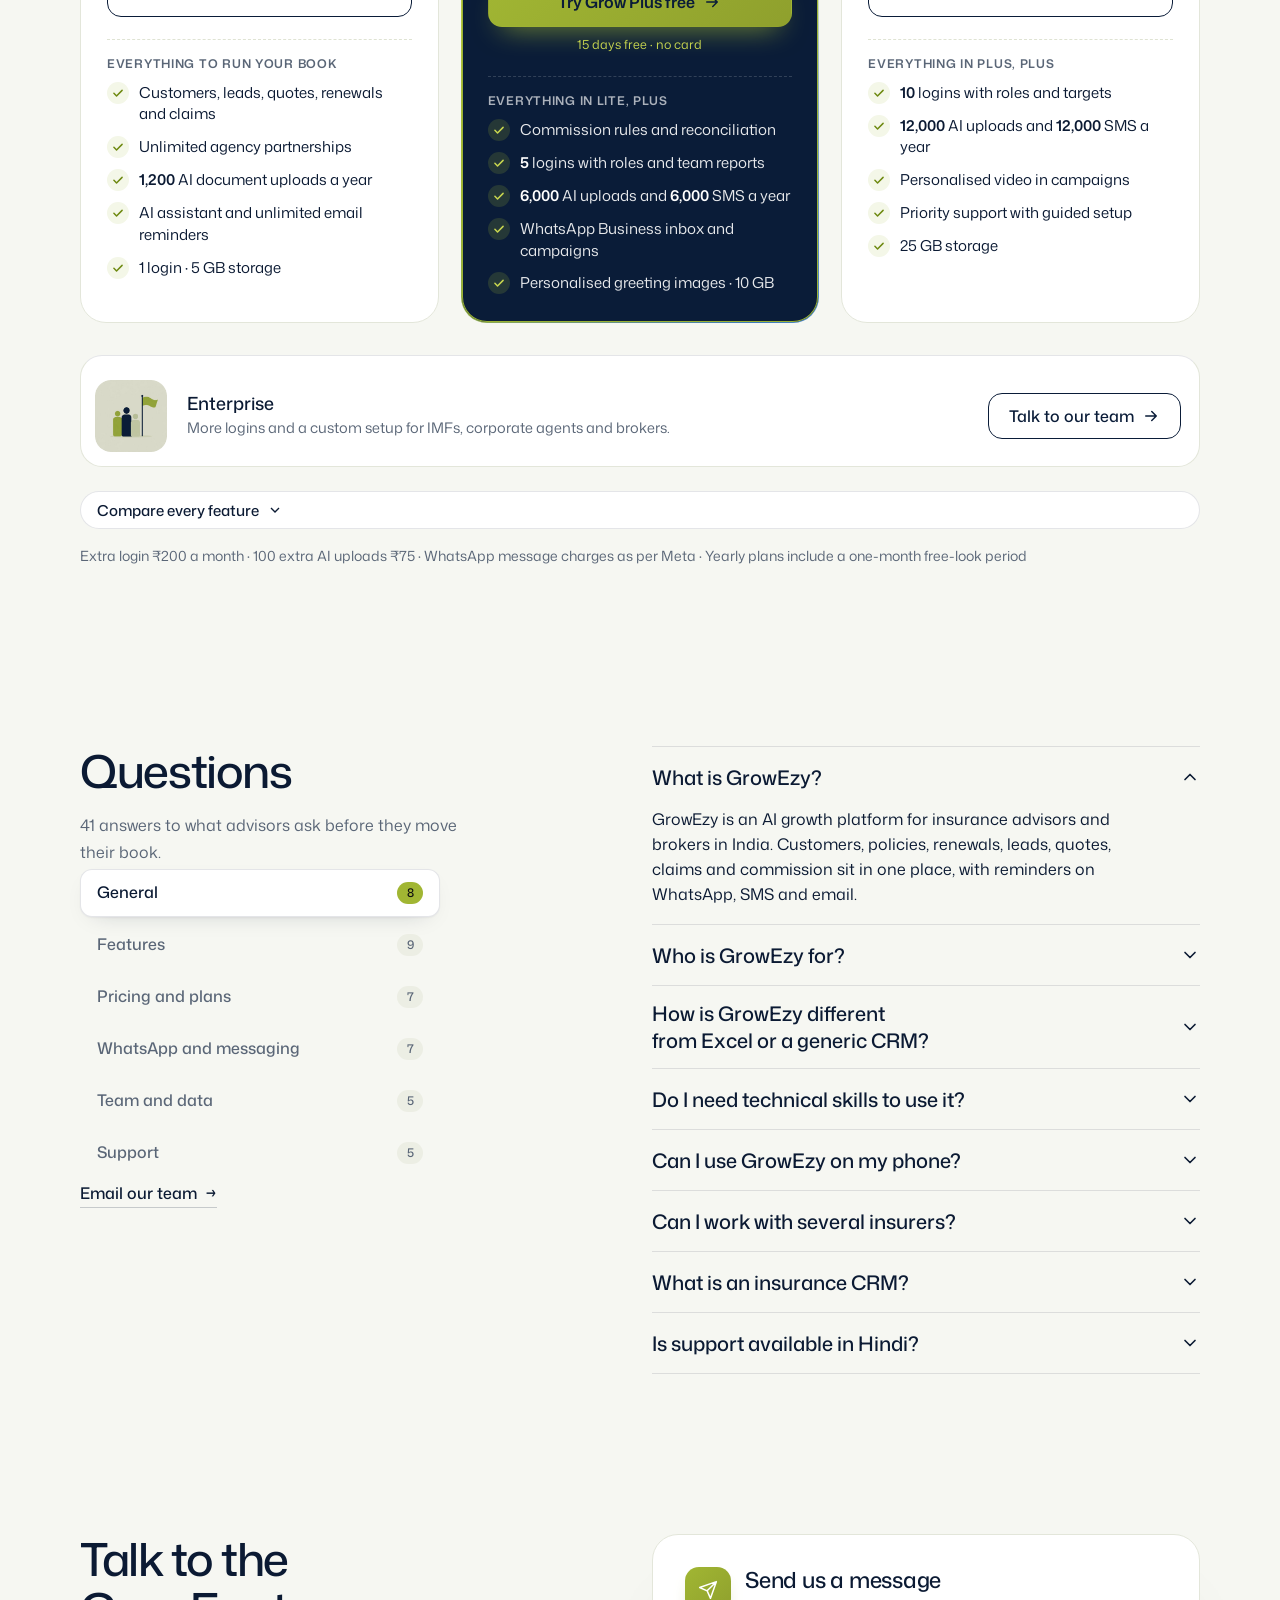
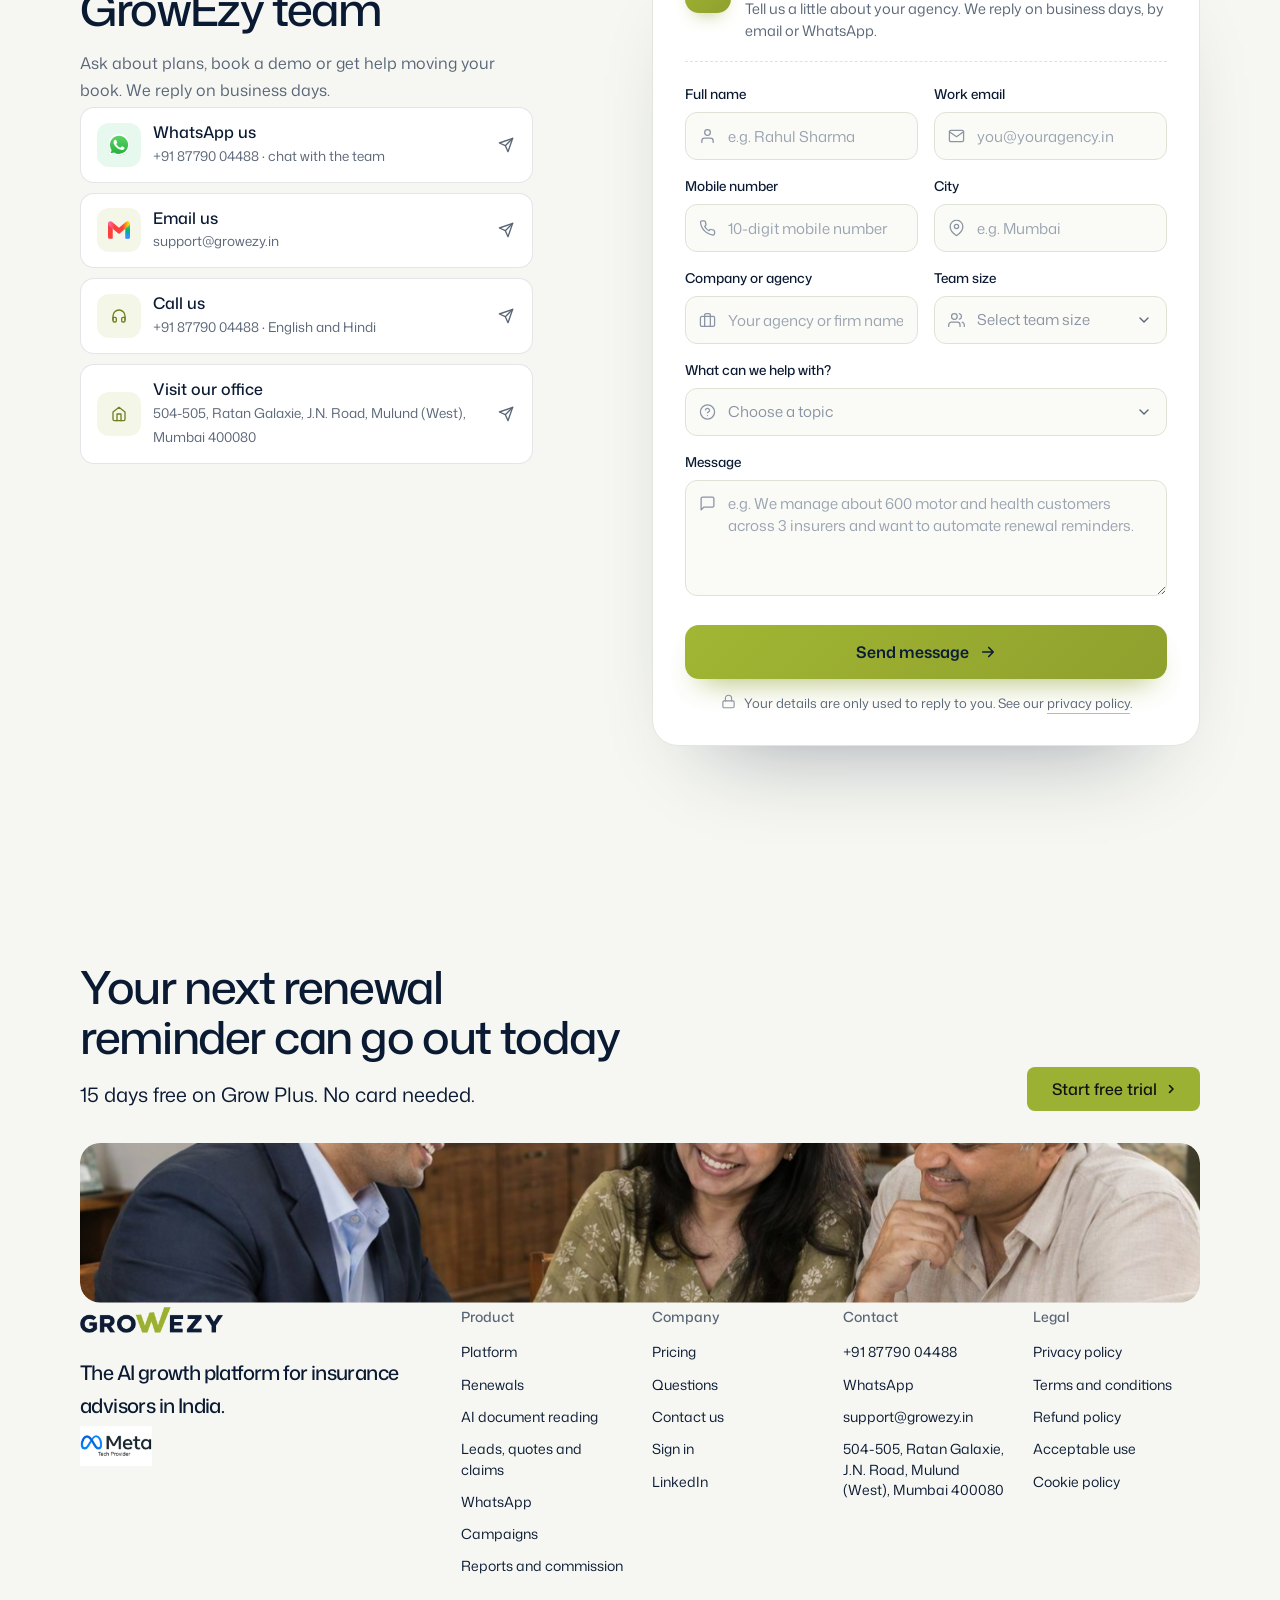
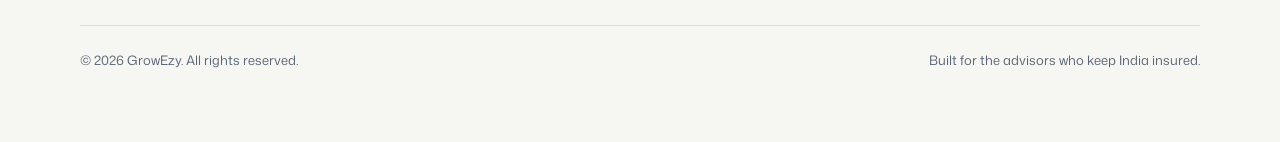
==== commit 2f844ce8: "Legal pages and 404 in the new design, linked from the footer" ====
--- a/index.html
+++ b/index.html
@@ -698,7 +698,7 @@
             <input class="cform__hp" name="website" tabindex="-1" autocomplete="off" aria-hidden="true">
           </div>
           <button class="cform__btn" type="submit">Send message<svg viewBox="0 0 24 24" aria-hidden="true"><path d="M5 12h14M13 6l6 6-6 6"/></svg></button>
-          <p class="cform__st" role="status" aria-live="polite"><svg class="cf__ic" viewBox="0 0 24 24" aria-hidden="true"><rect x="3" y="11" width="18" height="11" rx="2"/><path d="M7 11V7a5 5 0 0 1 10 0v4"/></svg><span>Your details are only used to reply to you. See our <a href="https://growezy.in/legal/privacy-policy">privacy policy</a>.</span></p>
+          <p class="cform__st" role="status" aria-live="polite"><svg class="cf__ic" viewBox="0 0 24 24" aria-hidden="true"><rect x="3" y="11" width="18" height="11" rx="2"/><path d="M7 11V7a5 5 0 0 1 10 0v4"/></svg><span>Your details are only used to reply to you. See our <a href="legal/privacy-policy.html">privacy policy</a>.</span></p>
         </form>
       </div>
     </div>
@@ -724,7 +724,7 @@
         <div class="span-2 footer__col"><h3>Product</h3><ul><li><a href="#platform">Platform</a></li><li><a href="#renewals">Renewals</a></li><li><a href="#ai">AI document reading</a></li><li><a href="#pipeline">Leads, quotes and claims</a></li><li><a href="#whatsapp">WhatsApp</a></li><li><a href="#campaigns">Campaigns</a></li><li><a href="#numbers">Reports and commission</a></li></ul></div>
         <div class="span-2 footer__col"><h3>Company</h3><ul><li><a href="#pricing">Pricing</a></li><li><a href="#faq">Questions</a></li><li><a href="#contact">Contact us</a></li><li><a href="https://app.growezy.in/login">Sign in</a></li><li><a href="https://www.linkedin.com/company/growezy/">LinkedIn</a></li></ul></div>
         <div class="span-2 footer__col"><h3>Contact</h3><ul><li><a href="tel:+918779004488">+91 87790 04488</a></li><li><a href="https://wa.me/918779004488">WhatsApp</a></li><li><a href="mailto:support@growezy.in">support@growezy.in</a></li><li>504-505, Ratan Galaxie, J.N. Road, Mulund (West), Mumbai 400080</li></ul></div>
-        <div class="span-2 footer__col"><h3>Legal</h3><ul><li><a href="https://growezy.in/legal/privacy-policy">Privacy policy</a></li><li><a href="https://growezy.in/legal/terms-and-conditions">Terms and conditions</a></li><li><a href="https://growezy.in/legal/refund-cancellation-policy">Refund policy</a></li><li><a href="https://growezy.in/legal/acceptable-use-policy">Acceptable use</a></li><li><a href="https://growezy.in/legal/cookie-policy">Cookie policy</a></li></ul></div>
+        <div class="span-2 footer__col"><h3>Legal</h3><ul><li><a href="legal/privacy-policy.html">Privacy policy</a></li><li><a href="legal/terms-and-conditions.html">Terms and conditions</a></li><li><a href="legal/refund-cancellation-policy.html">Refund policy</a></li><li><a href="legal/acceptable-use-policy.html">Acceptable use</a></li><li><a href="legal/cookie-policy.html">Cookie policy</a></li></ul></div>
       </div>
       <div class="footer__legal">
         <span>&copy; 2026 GrowEzy. All rights reserved.</span>
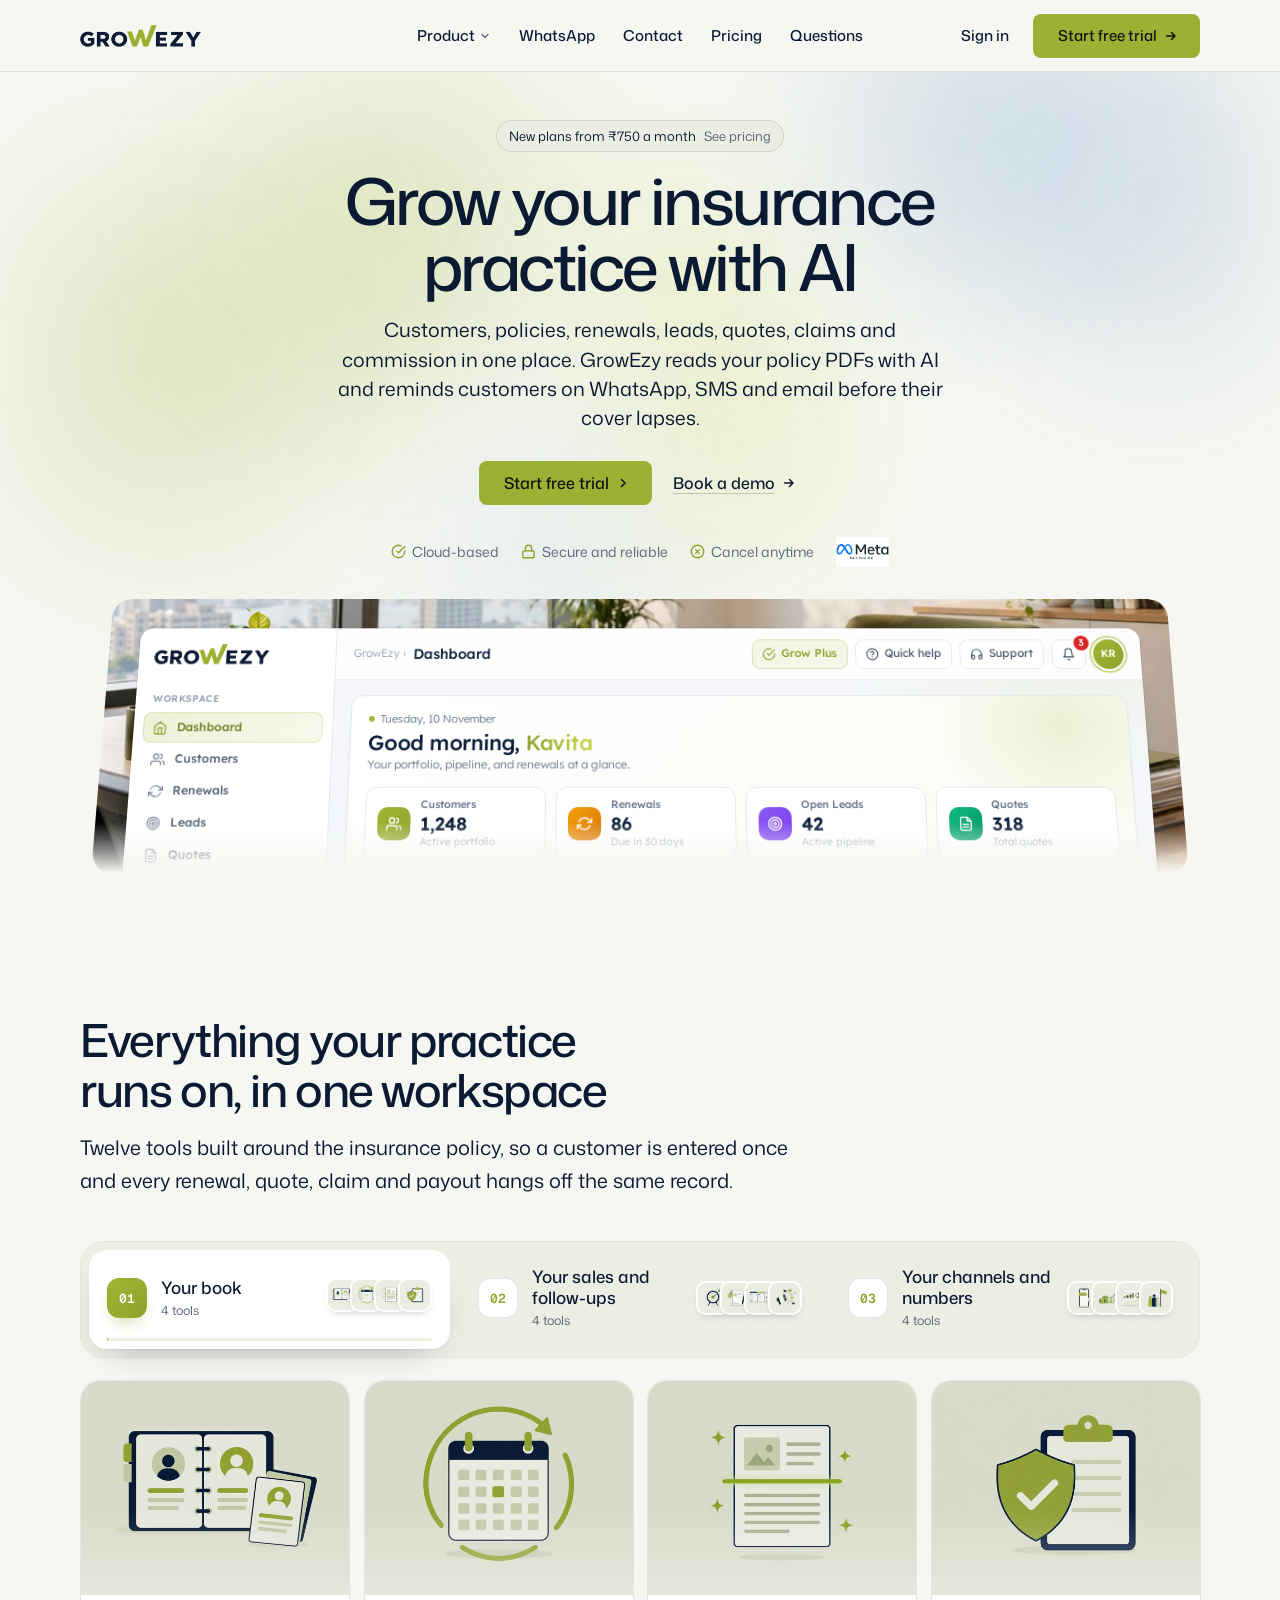
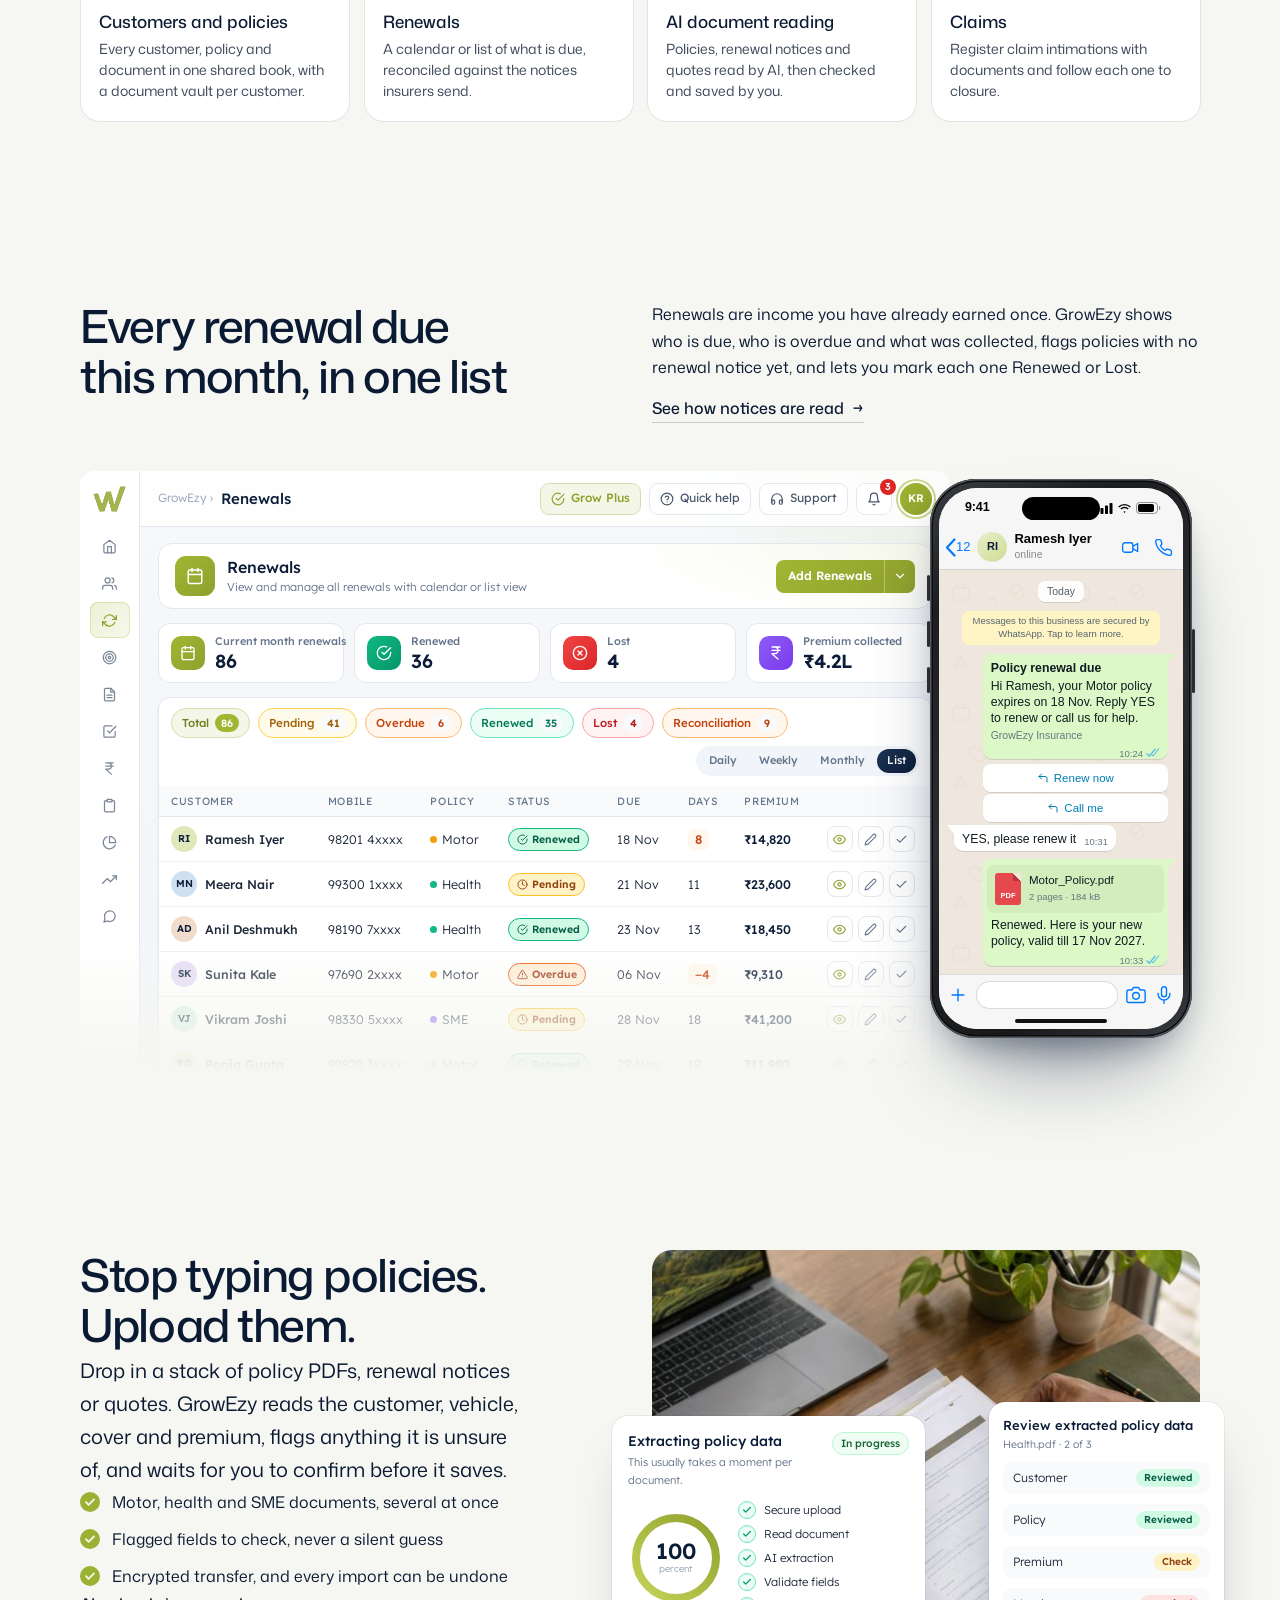
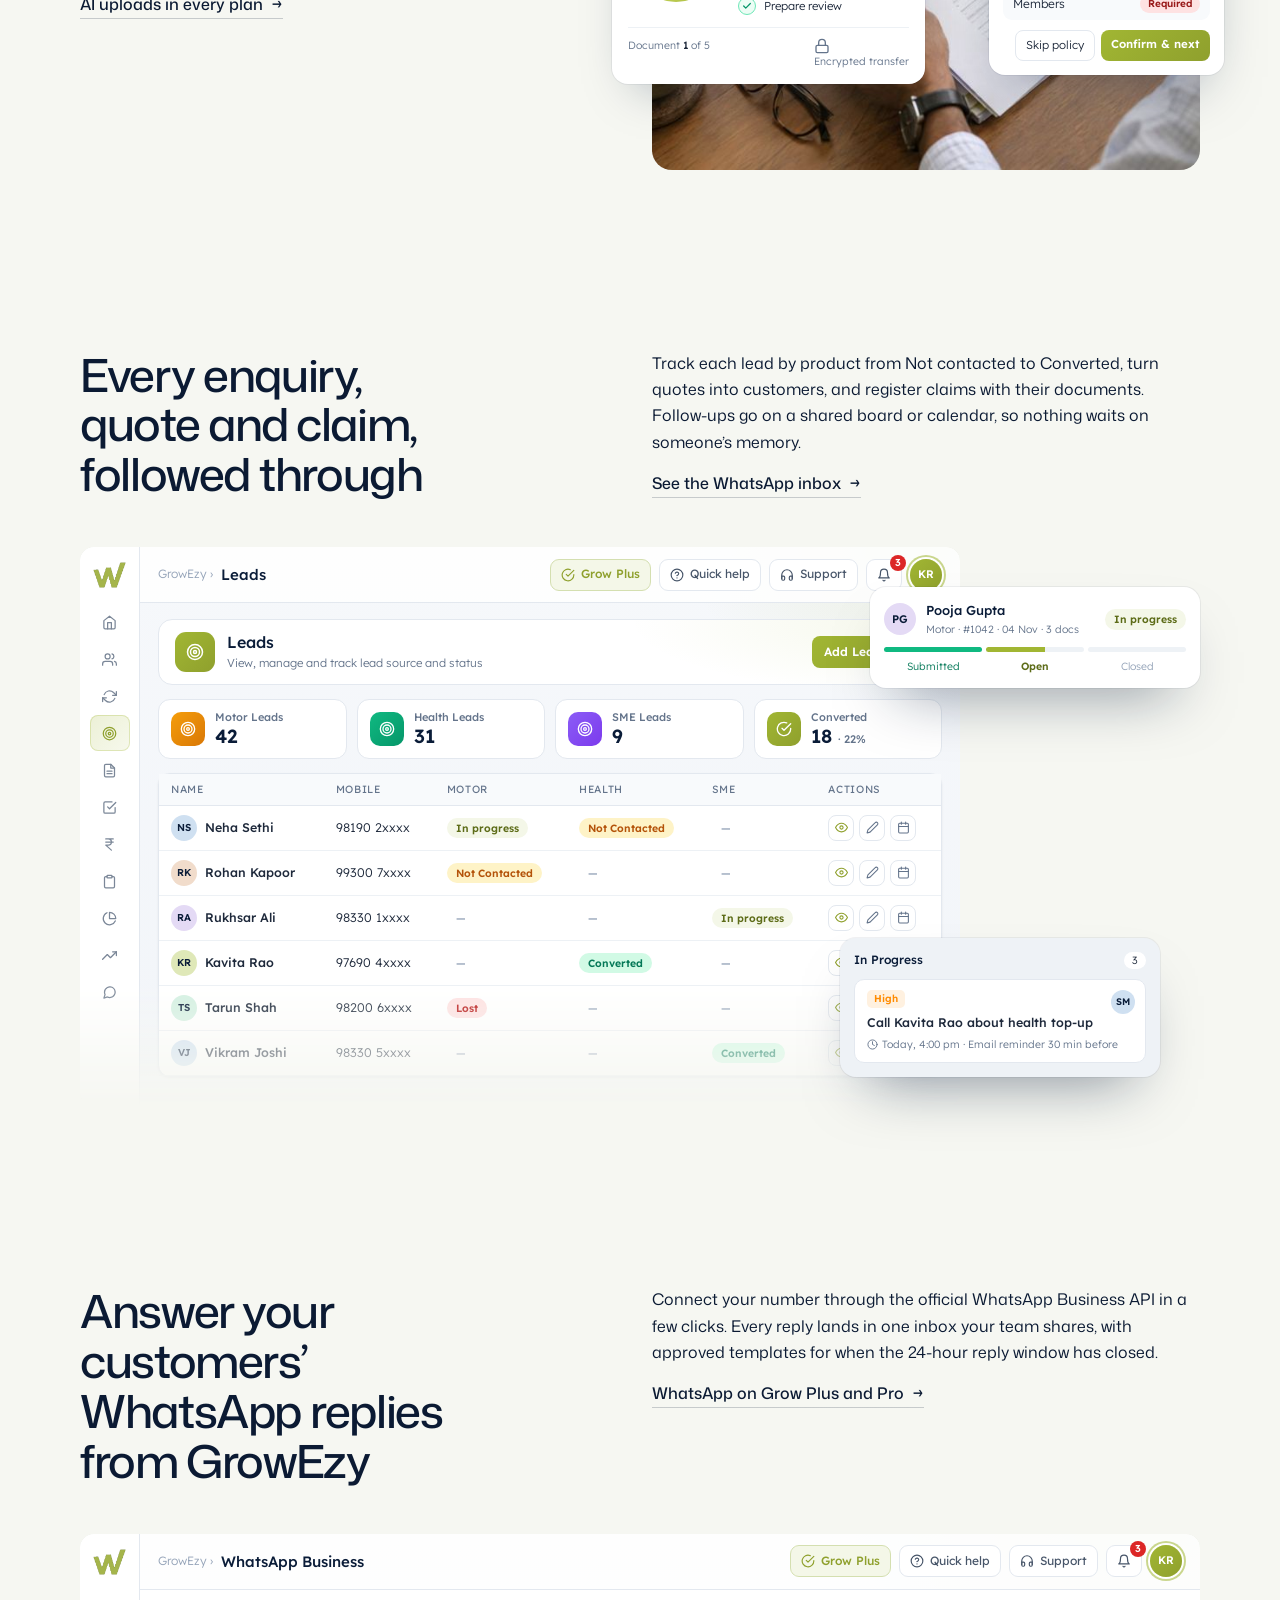
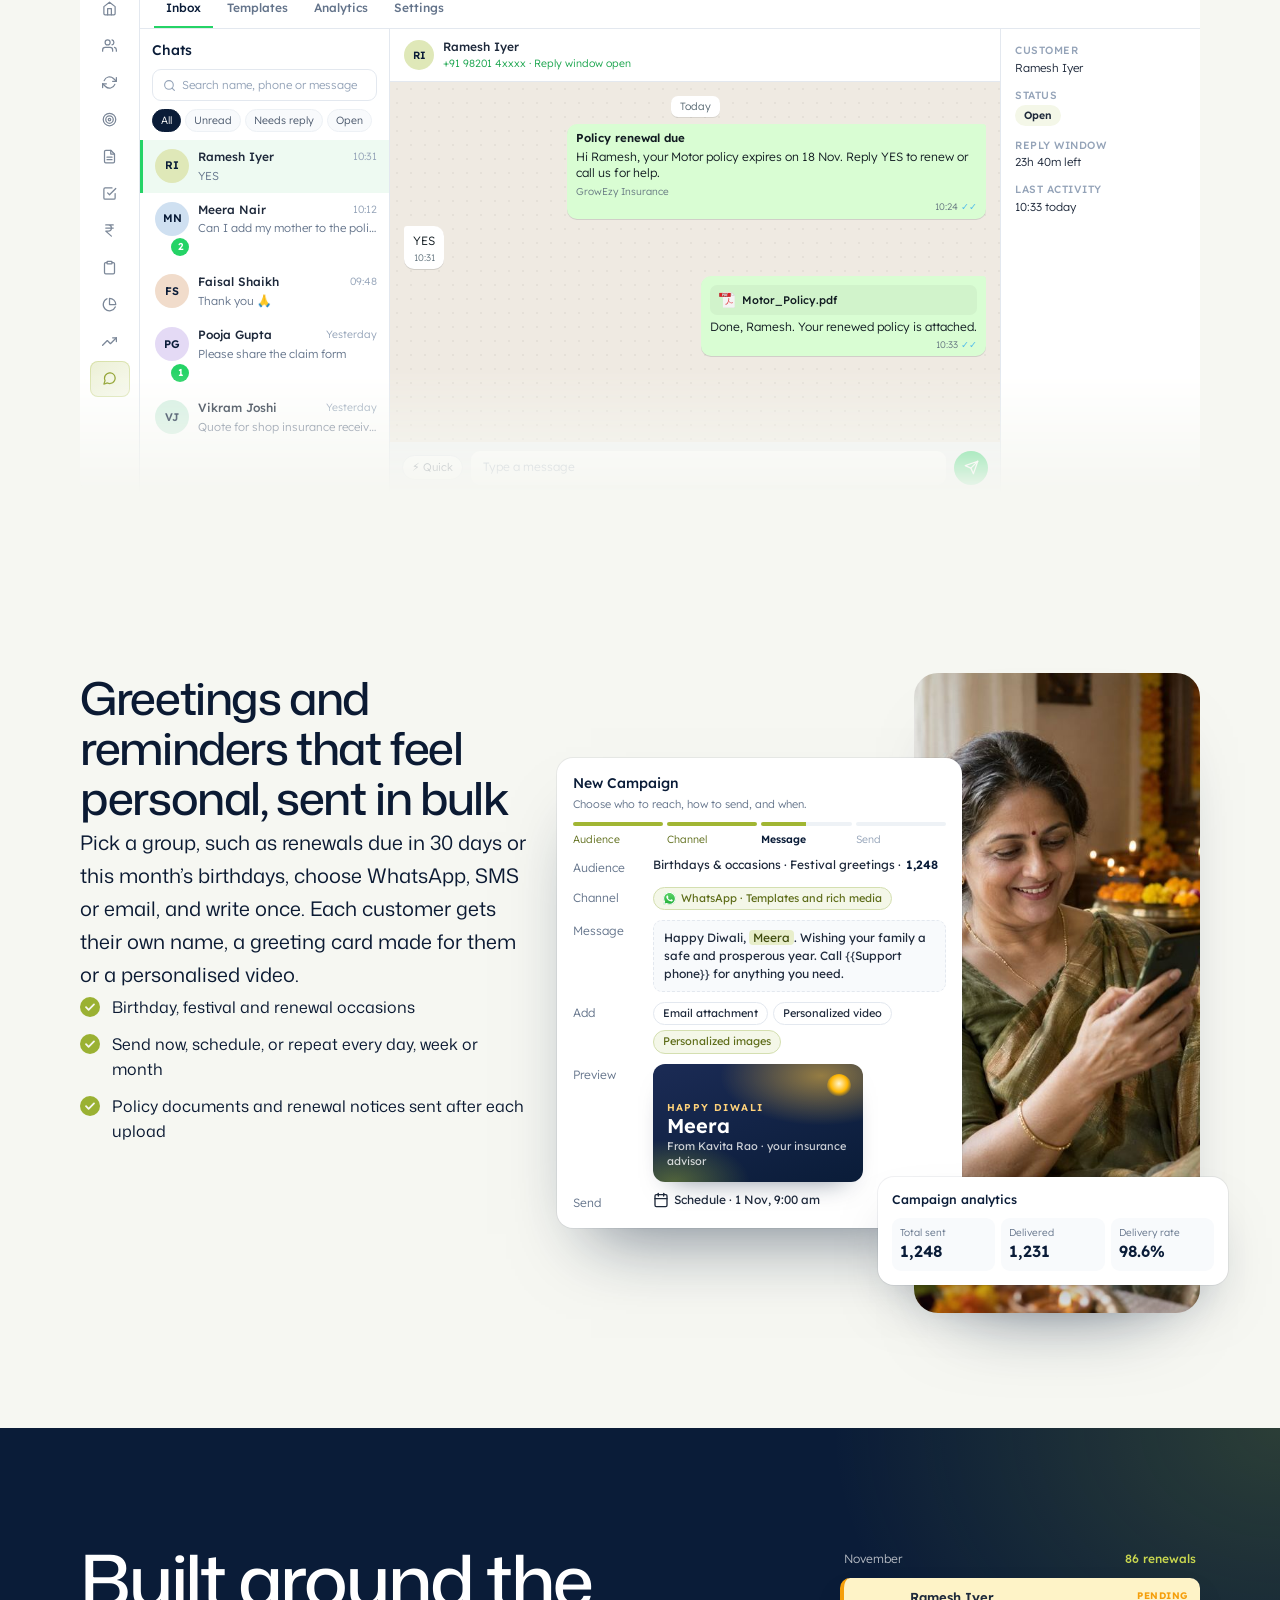
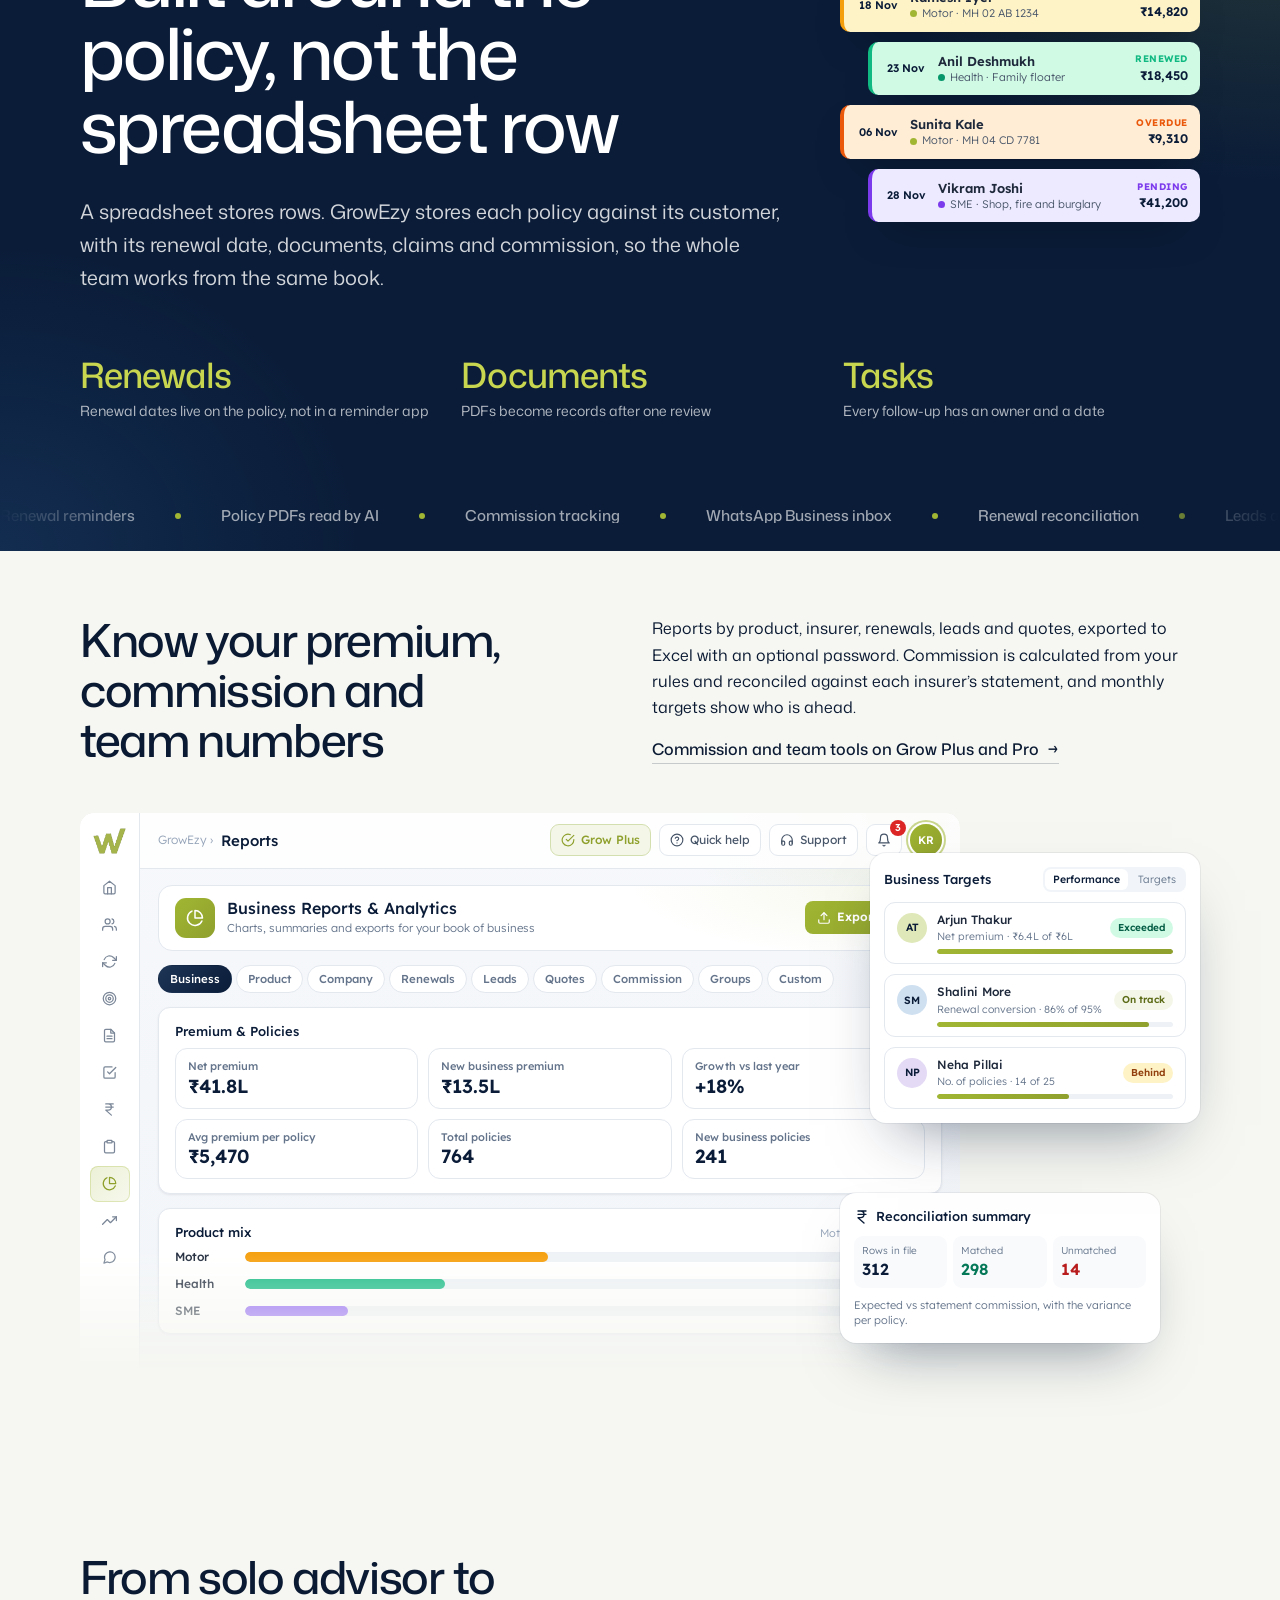
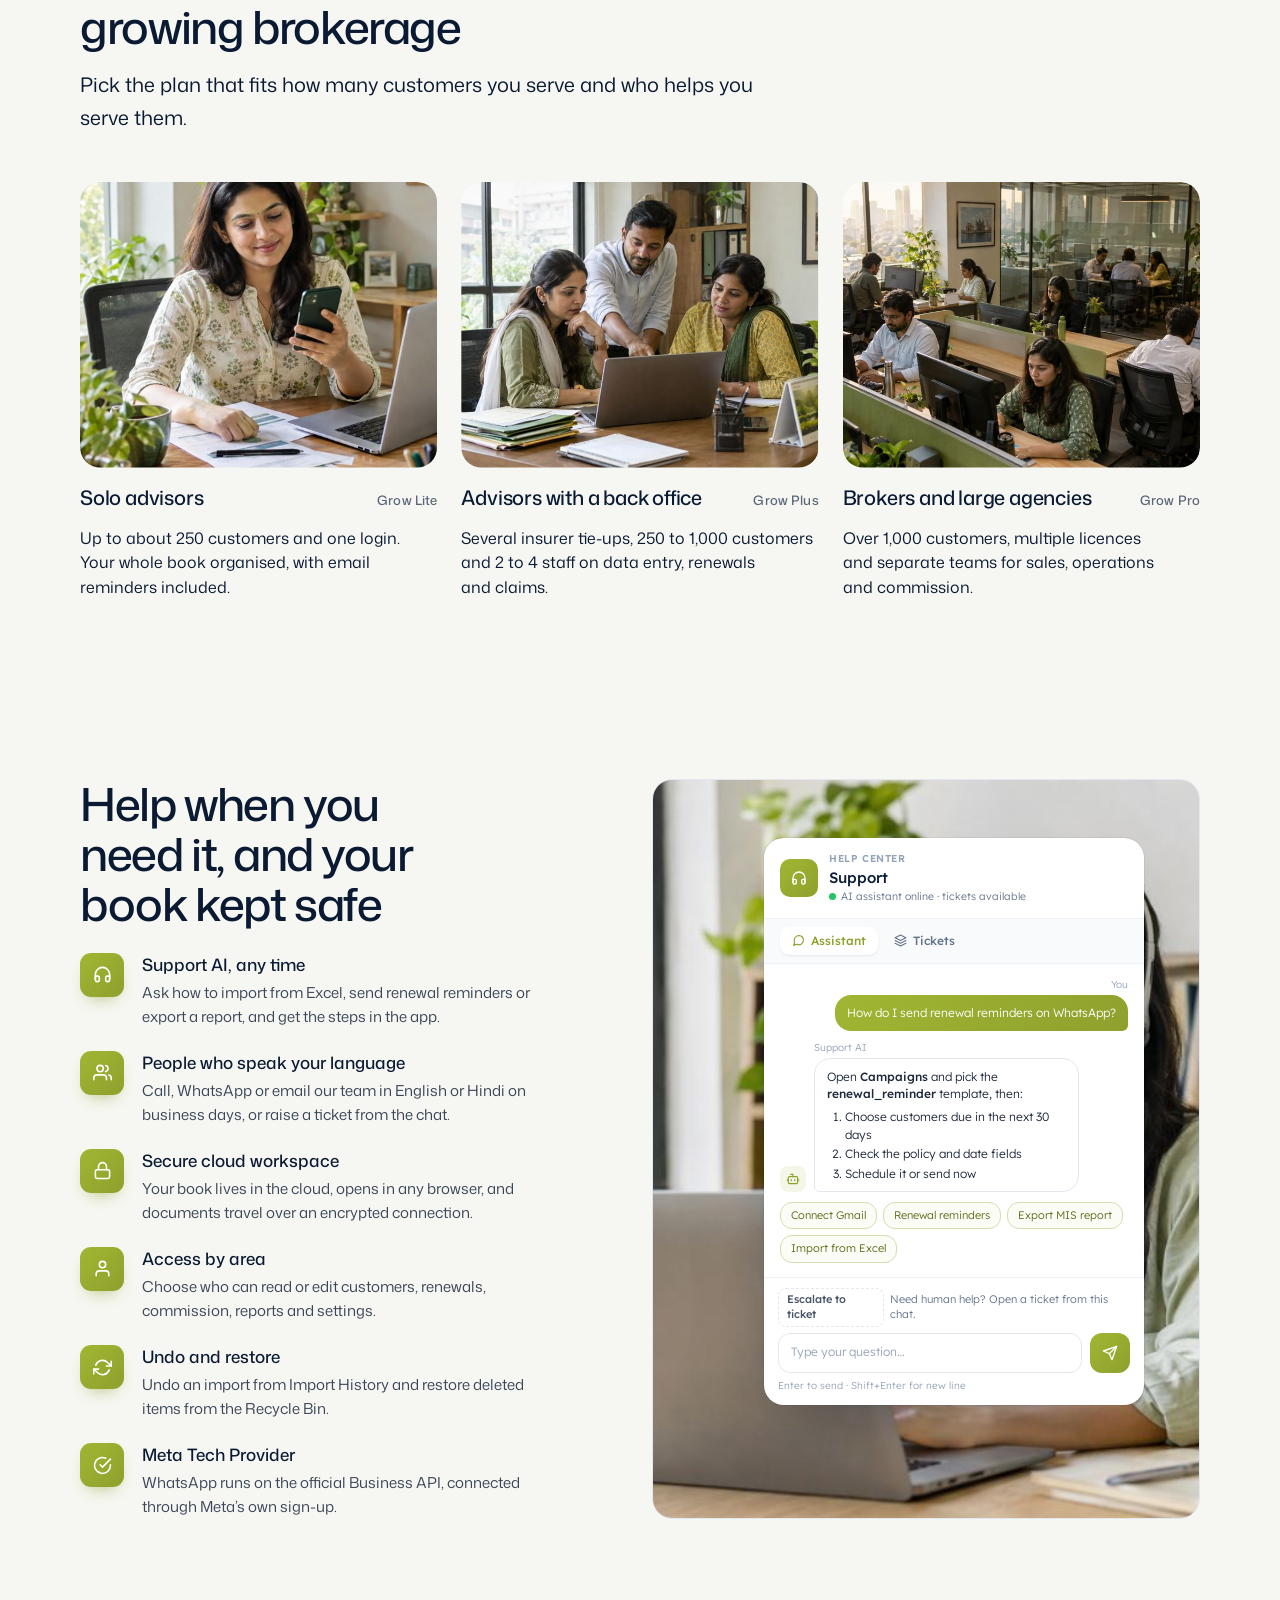
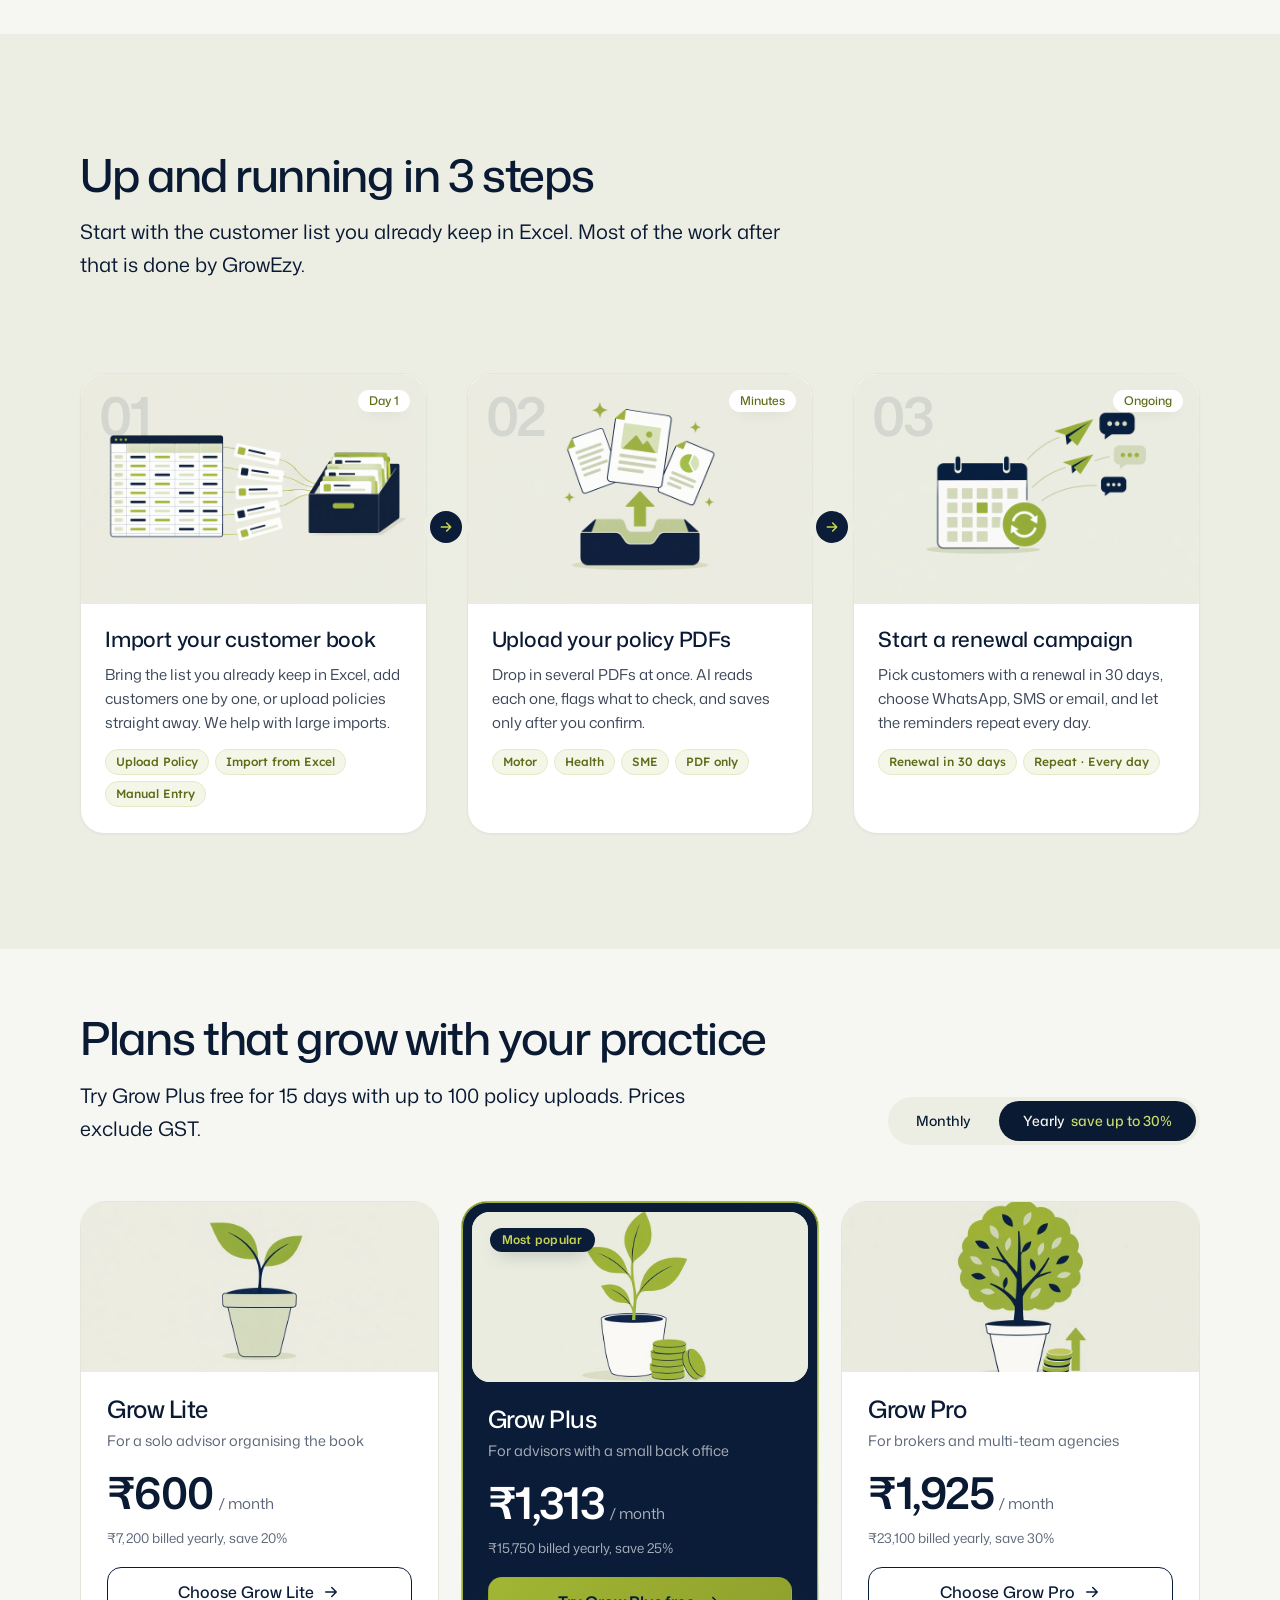
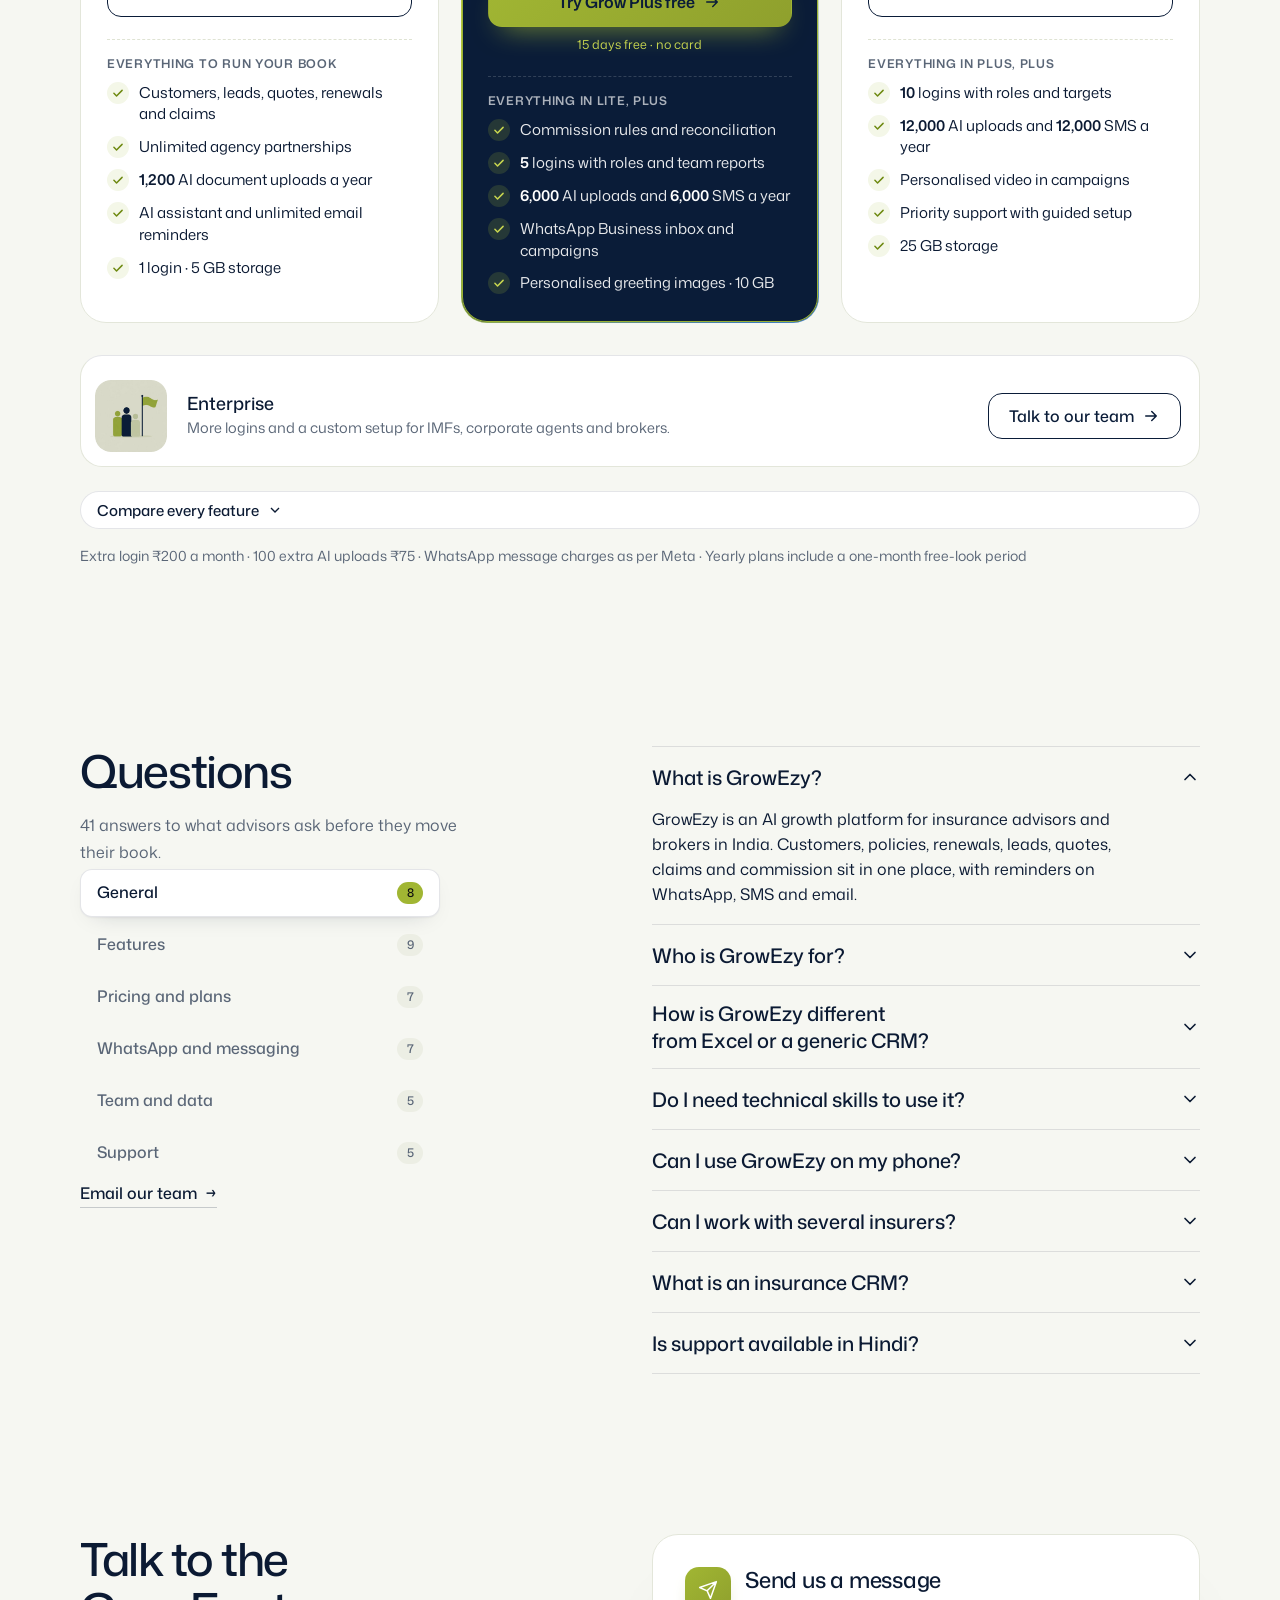
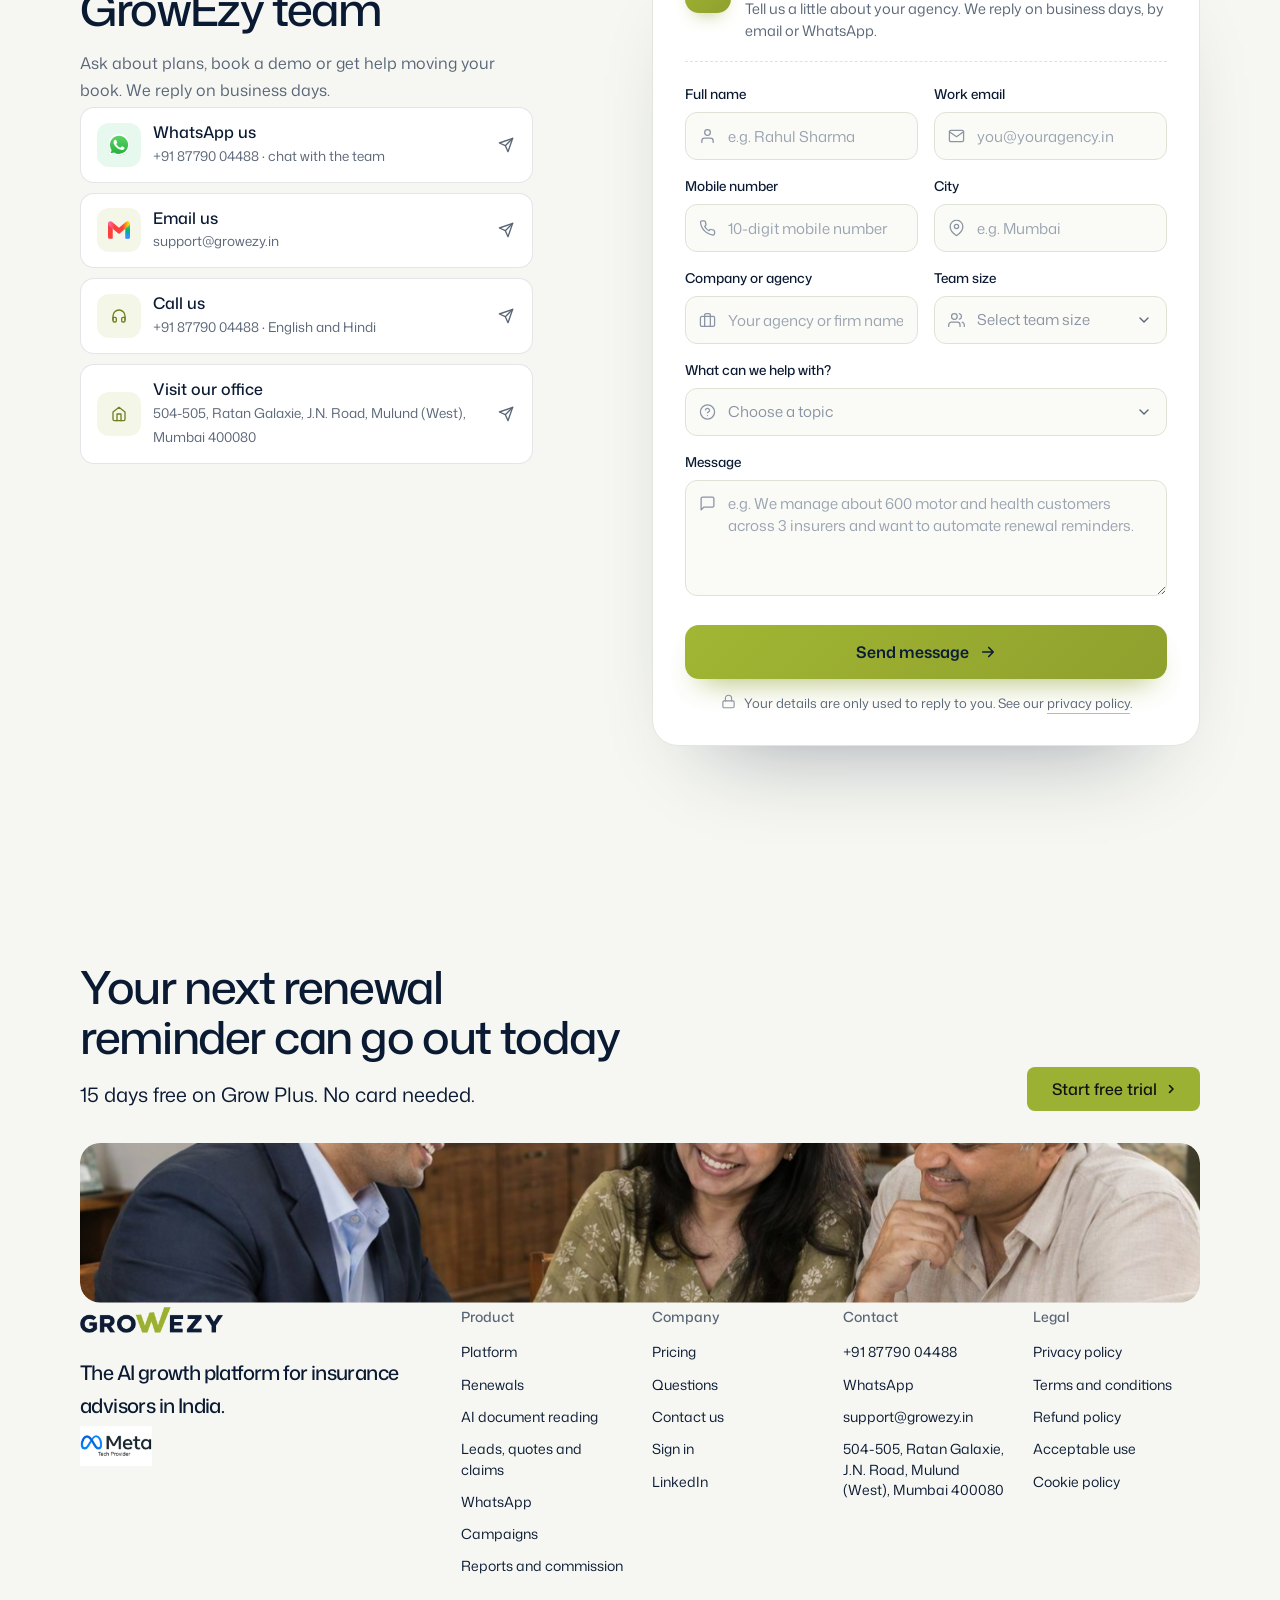
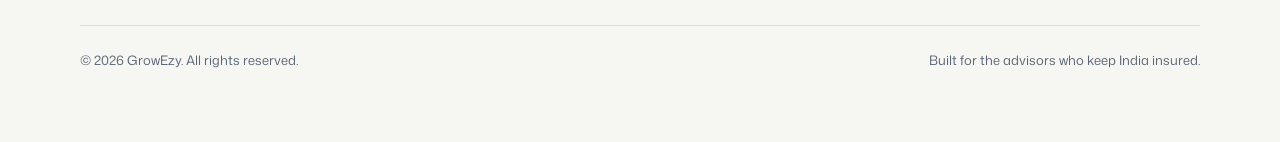
==== commit 643684ab: "Aurora lights behind every page" ====
--- a/index.html
+++ b/index.html
@@ -48,7 +48,7 @@
 <link rel="stylesheet" href="css/app-mock.css?v=12">
 <link rel="stylesheet" href="css/wa-phone.css?v=12">
 <link rel="stylesheet" href="css/site.css?v=12">
-<link rel="stylesheet" href="css/premium.css?v=12">
+<link rel="stylesheet" href="css/premium.css?v=13">
 <link rel="stylesheet" href="css/sections.css?v=12">
 <script>document.documentElement.classList.add('m-enter');setTimeout(()=>document.documentElement.classList.add('m-enter-done'),700)</script>
 <script src="assets/backgrounds/backgrounds.js"></script>
@@ -740,7 +740,7 @@
 <script type="module" src="assets/diagrams/mount.js"></script>
 <script src="js/site.js?v=12" defer></script>
 <script src="js/app-mock.js?v=12" defer></script>
-<script src="js/premium.js?v=12" defer></script>
+<script src="js/premium.js?v=13" defer></script>
 <script src="js/sections.js?v=12" defer></script>
 </body>
 </html>
--- a/css/premium.css
+++ b/css/premium.css
@@ -89,3 +89,13 @@
 @media (hover: none), (pointer: coarse) { .px-spot, .px-glow::after { display: none; } }
 @media (max-width: 1023px) { .px-ticker { display: none; } }
 .close__media.px-reveal > img { transition: none; }
+
+/* page-wide aurora: soft lime and blue lights drifting behind every page */
+.px-aurora--page { position: fixed; inset: 0; height: auto; z-index: -1; filter: blur(60px); opacity: .9; pointer-events: none; overflow: hidden; }
+.px-aurora--page i { position: absolute; border-radius: 50%; max-width: none; max-height: none; }
+.px-aurora--page i:nth-child(1) { left: -8vw; top: 10vh; width: 42vw; height: 42vw; background: radial-gradient(closest-side, rgb(161 182 51 / .32), transparent); animation: px-drift-a 22s ease-in-out infinite alternate; }
+.px-aurora--page i:nth-child(2) { right: -10vw; top: -6vh; width: 40vw; height: 40vw; background: radial-gradient(closest-side, rgb(58 122 191 / .2), transparent); animation: px-drift-b 26s ease-in-out infinite alternate; }
+.px-aurora--page i:nth-child(3) { right: 8vw; bottom: -12vh; width: 34vw; height: 34vw; background: radial-gradient(closest-side, rgb(200 214 79 / .3), transparent); animation: px-drift-c 19s ease-in-out infinite alternate; }
+.px-aurora--page i:nth-child(4) { left: 30vw; bottom: 20vh; width: 26vw; height: 26vw; background: radial-gradient(closest-side, rgb(58 122 191 / .1), transparent); animation: px-drift-a 24s ease-in-out -8s infinite alternate-reverse; }
+@media (prefers-reduced-motion: reduce) { .px-aurora--page i { animation: none; } }
+@media (max-width: 639px) { .px-aurora--page { opacity: .6; } }
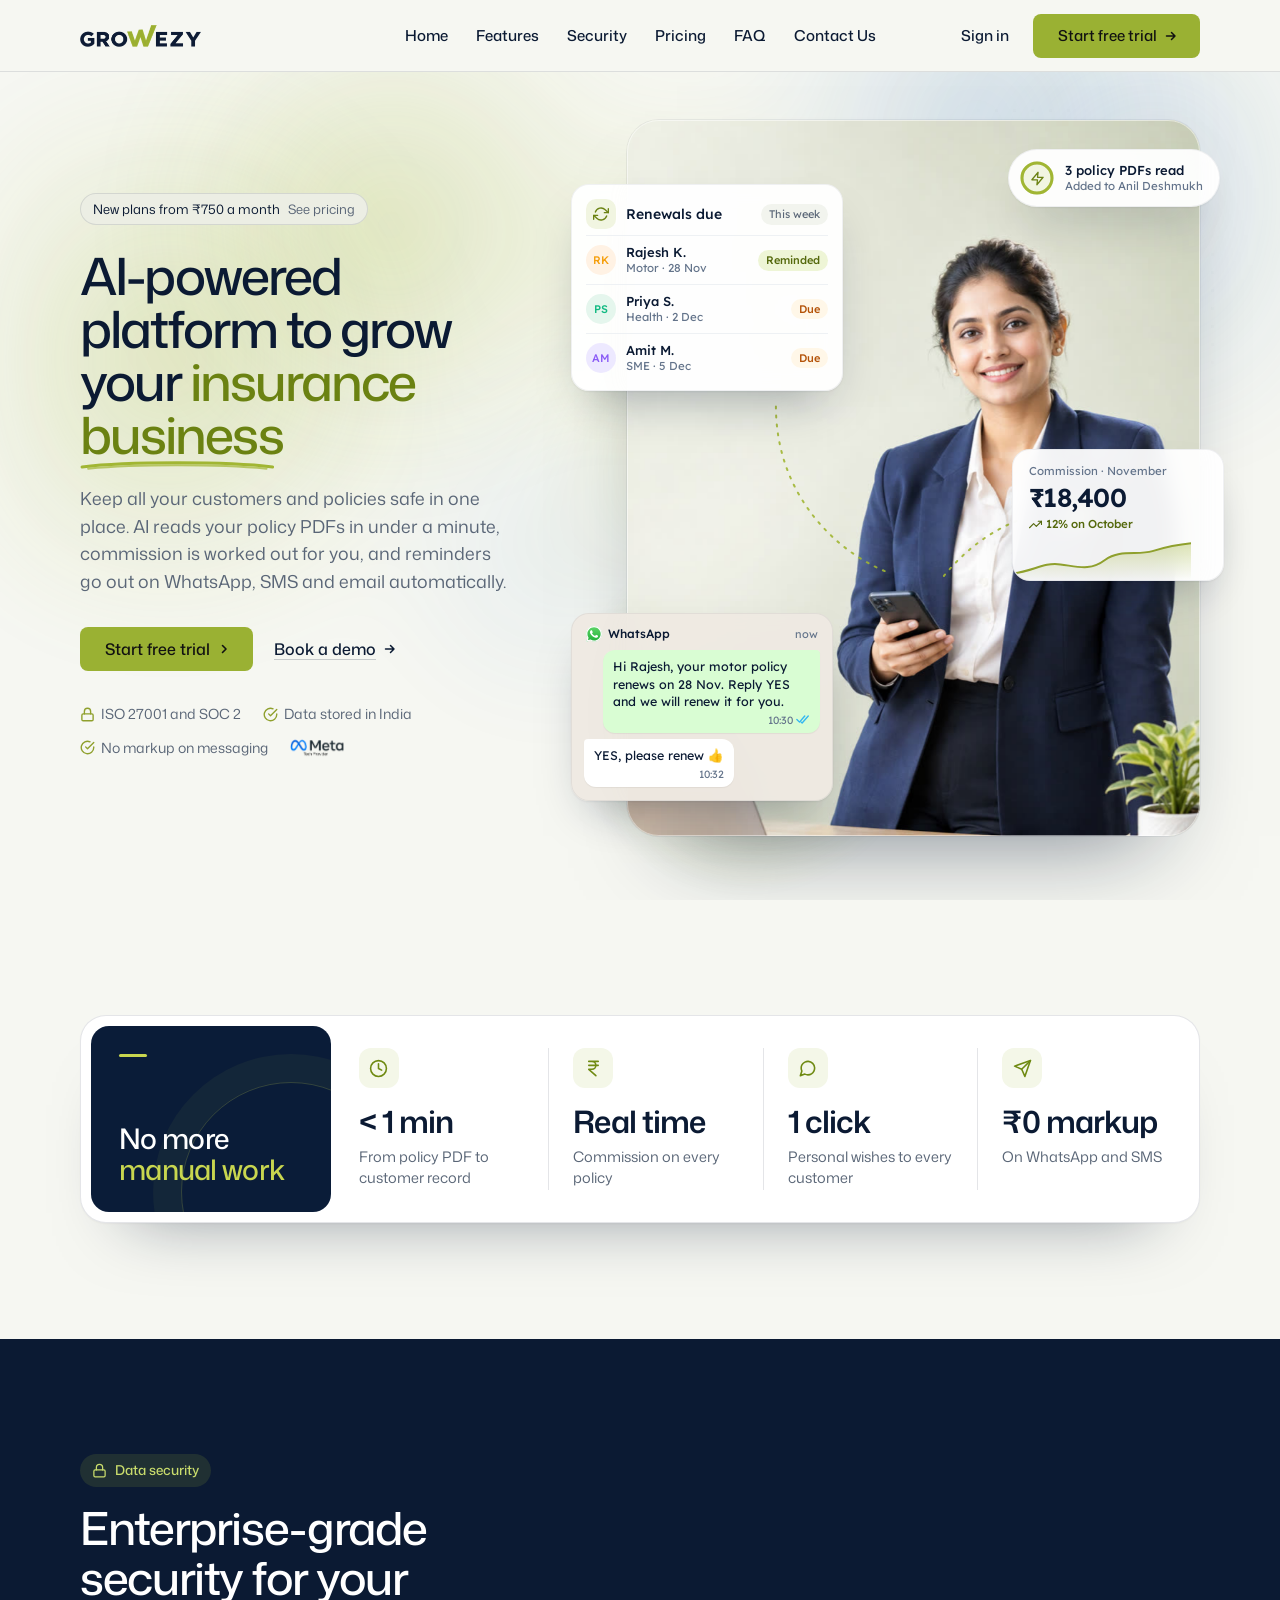
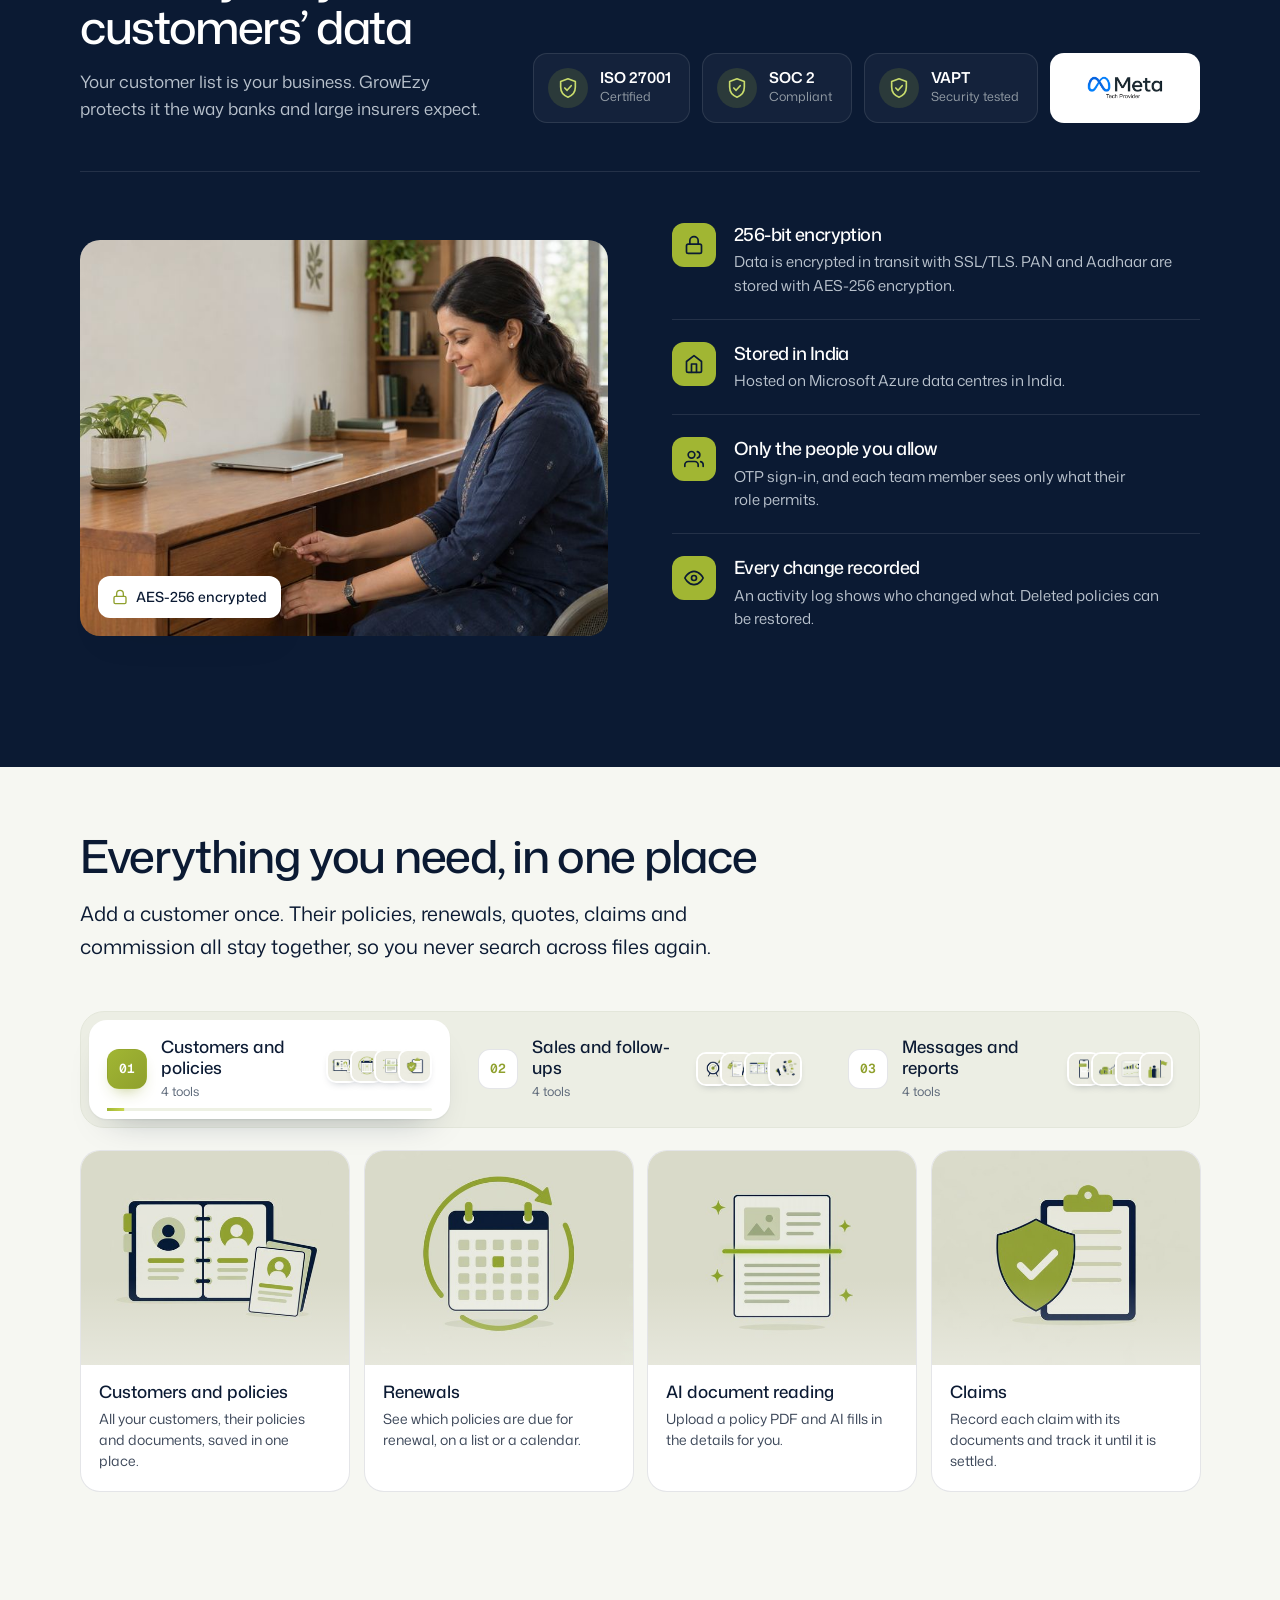
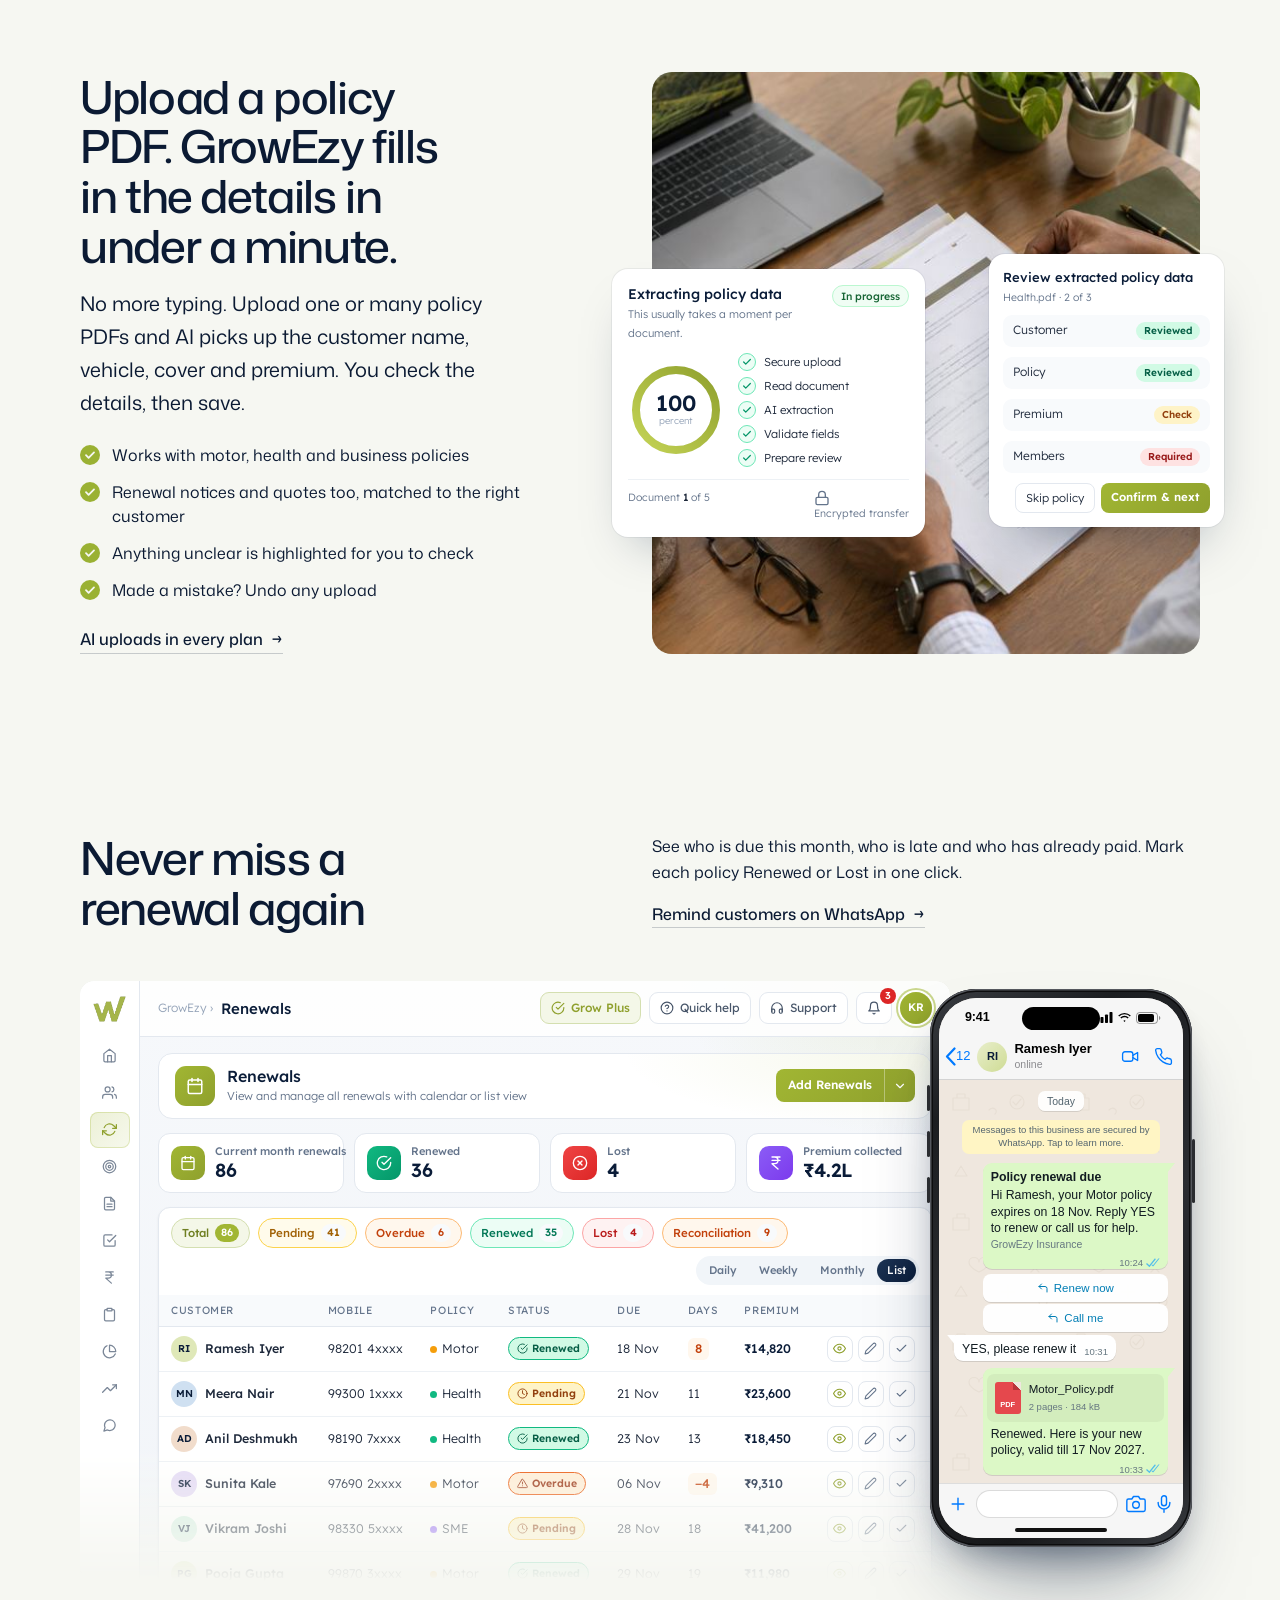
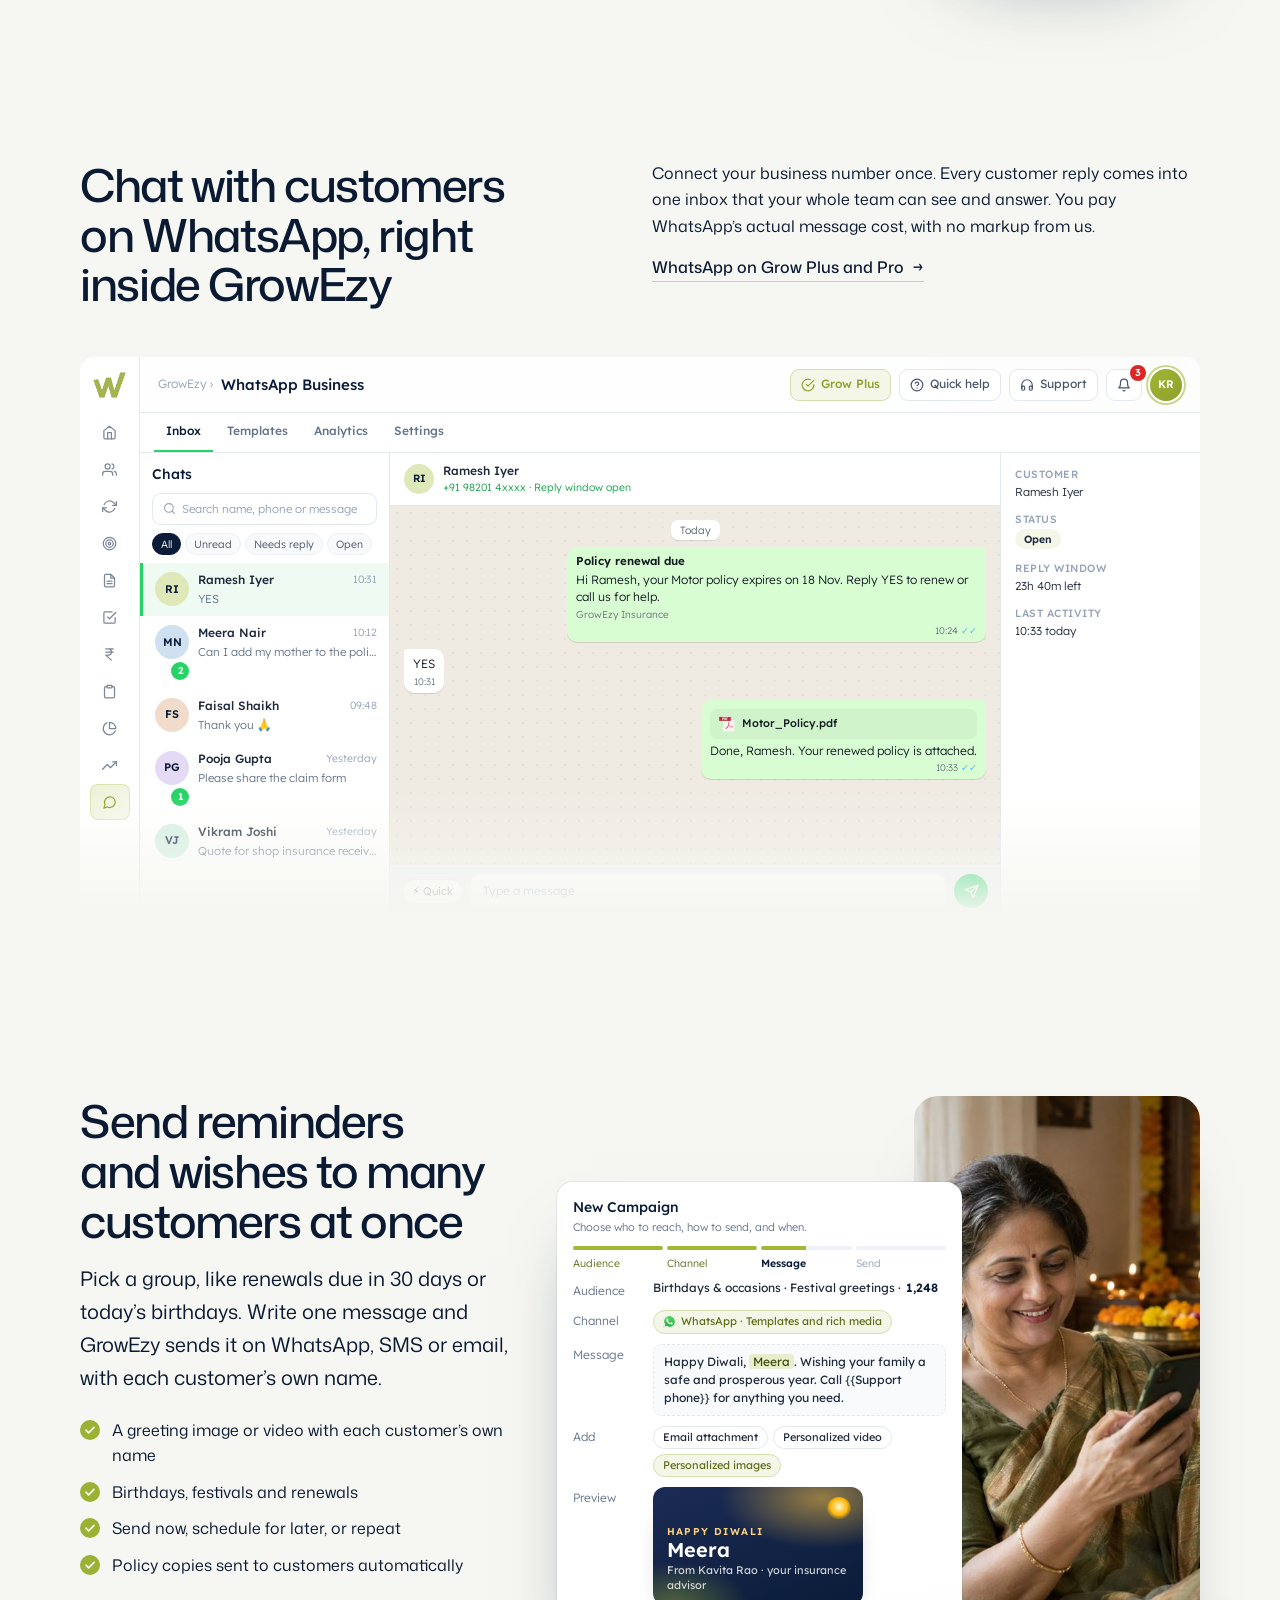
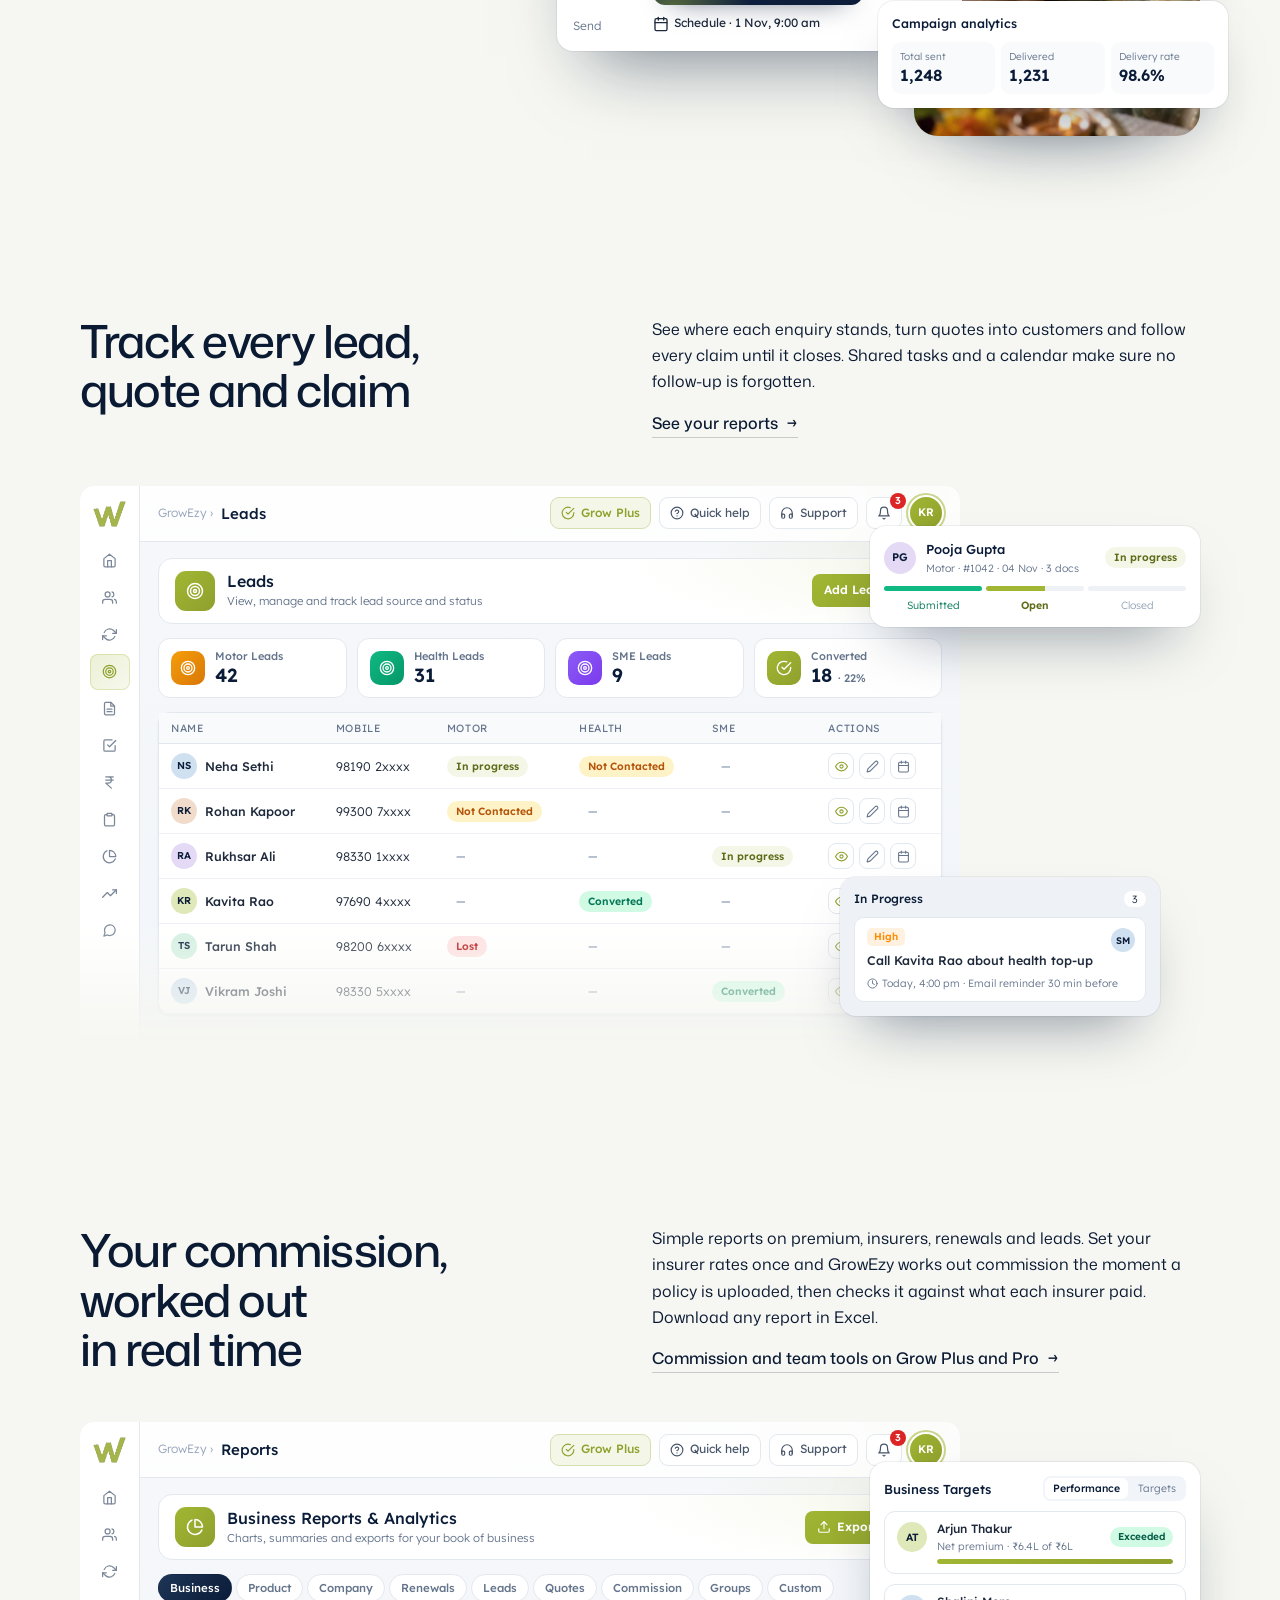
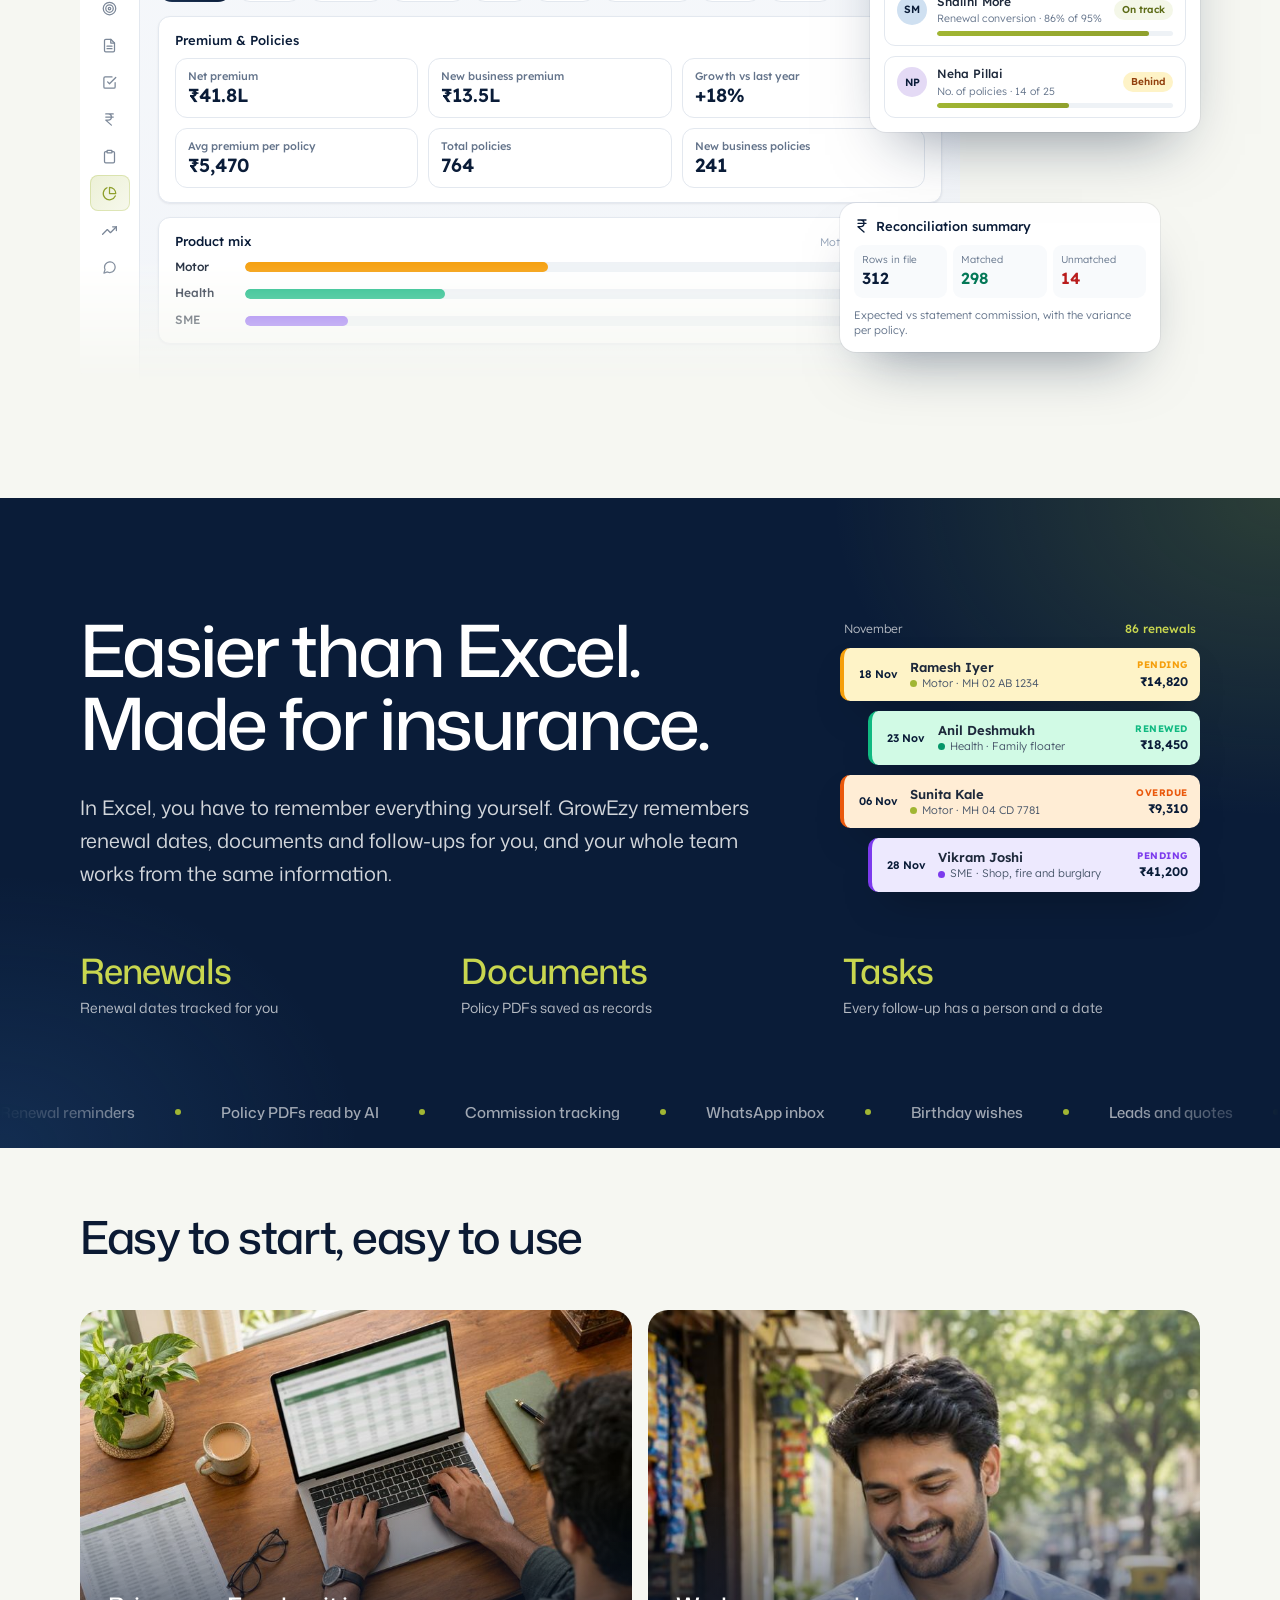
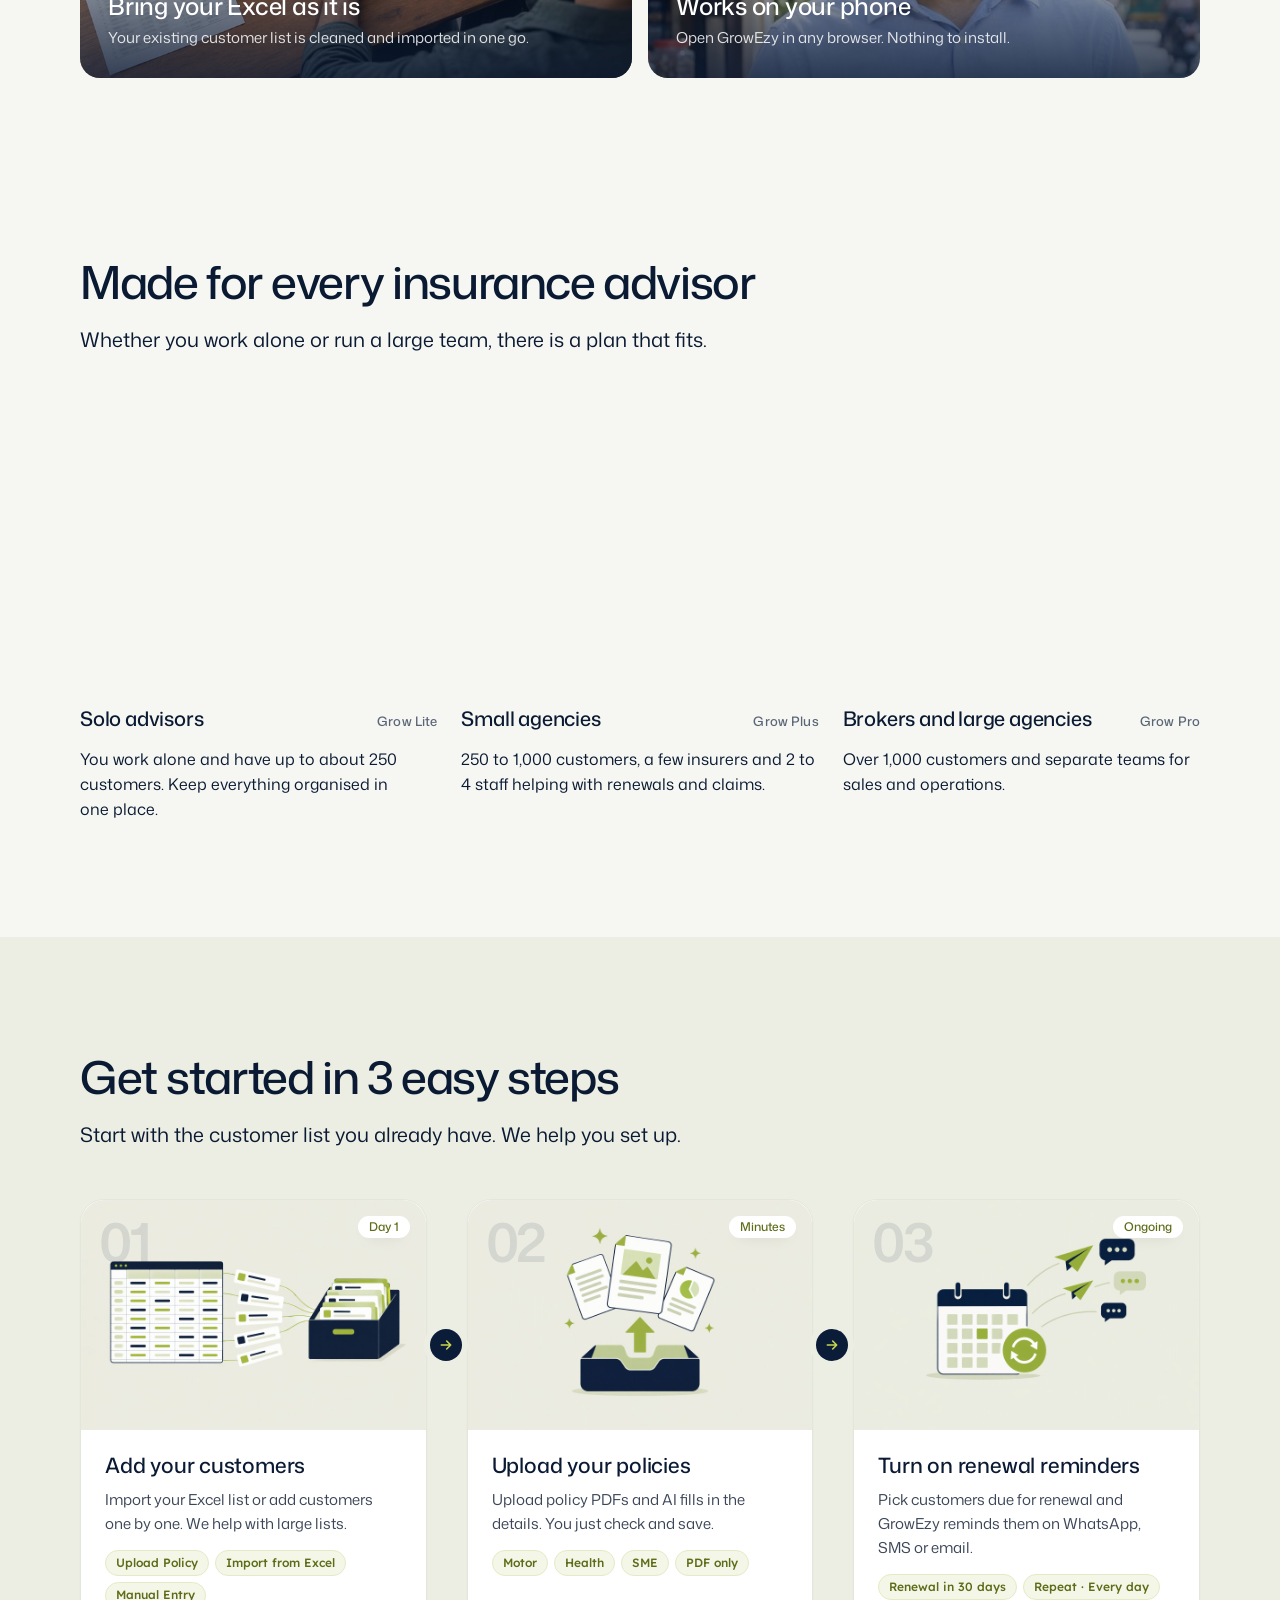
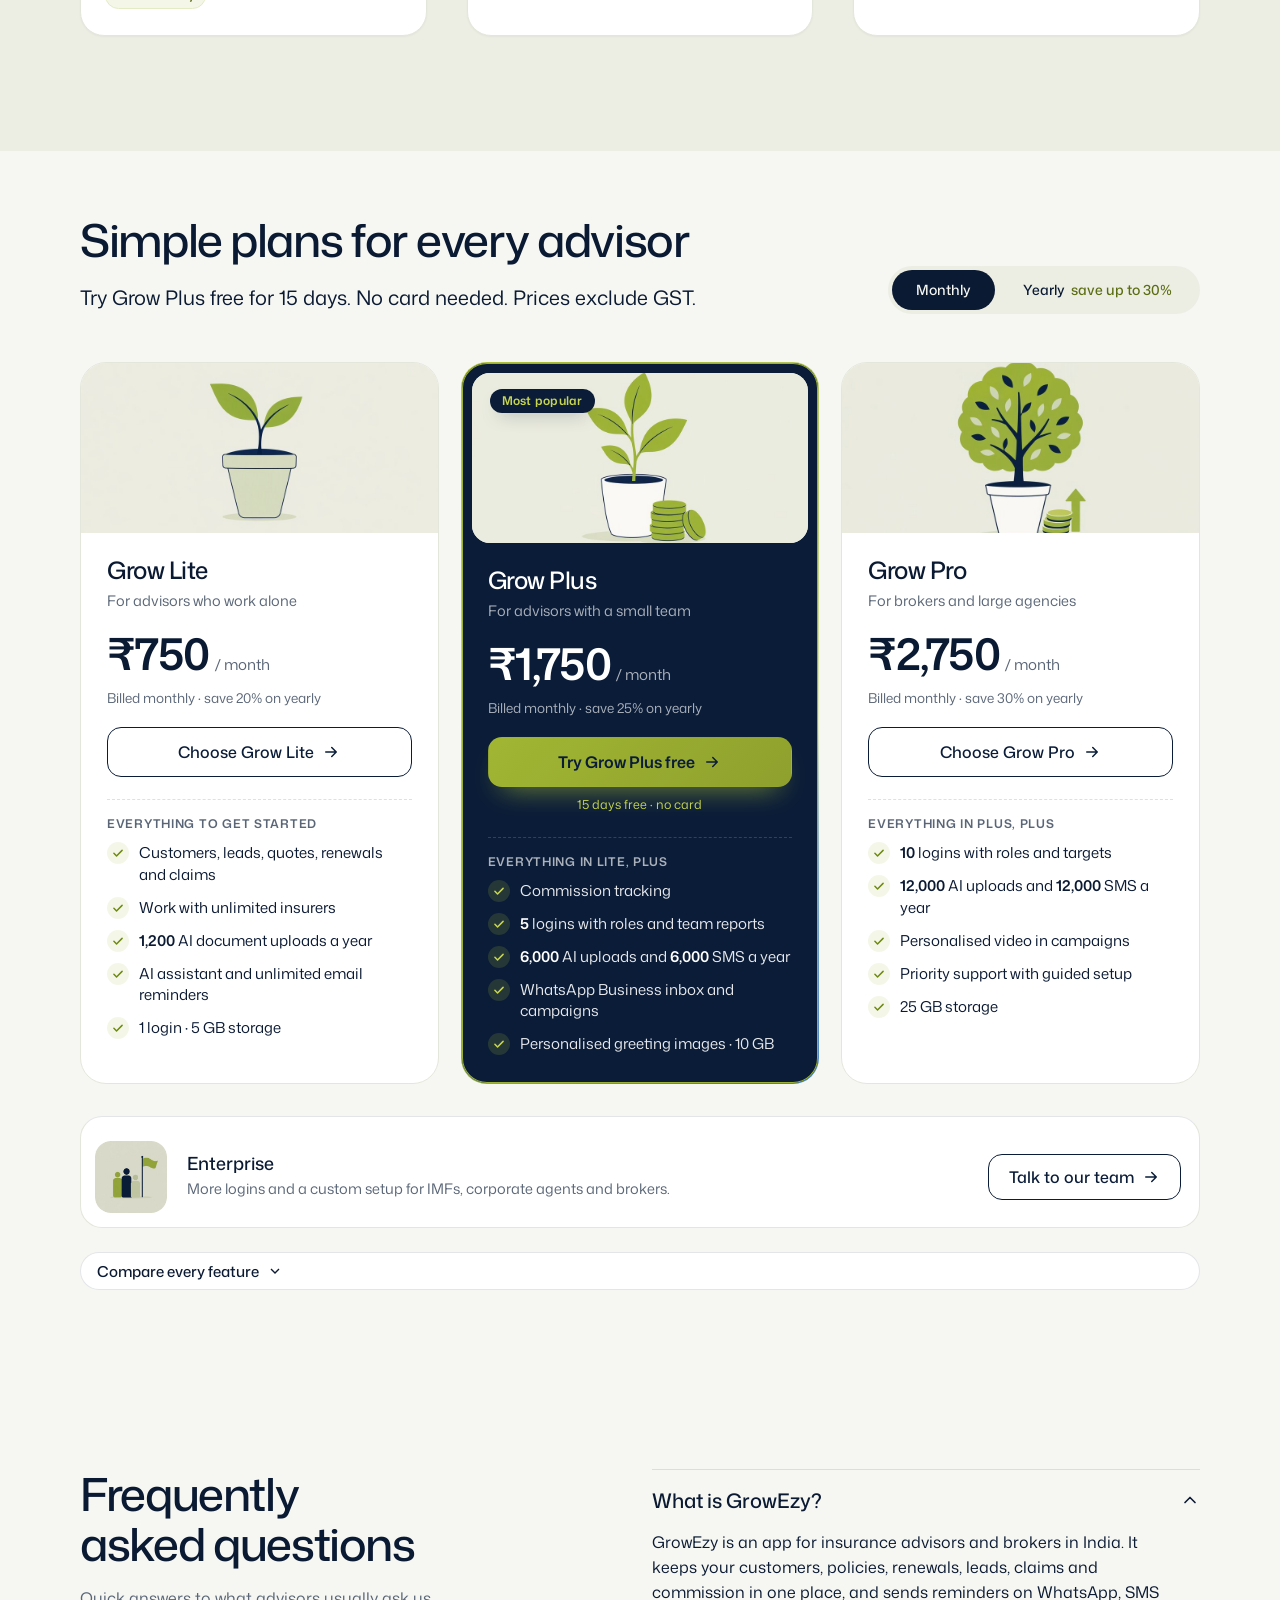
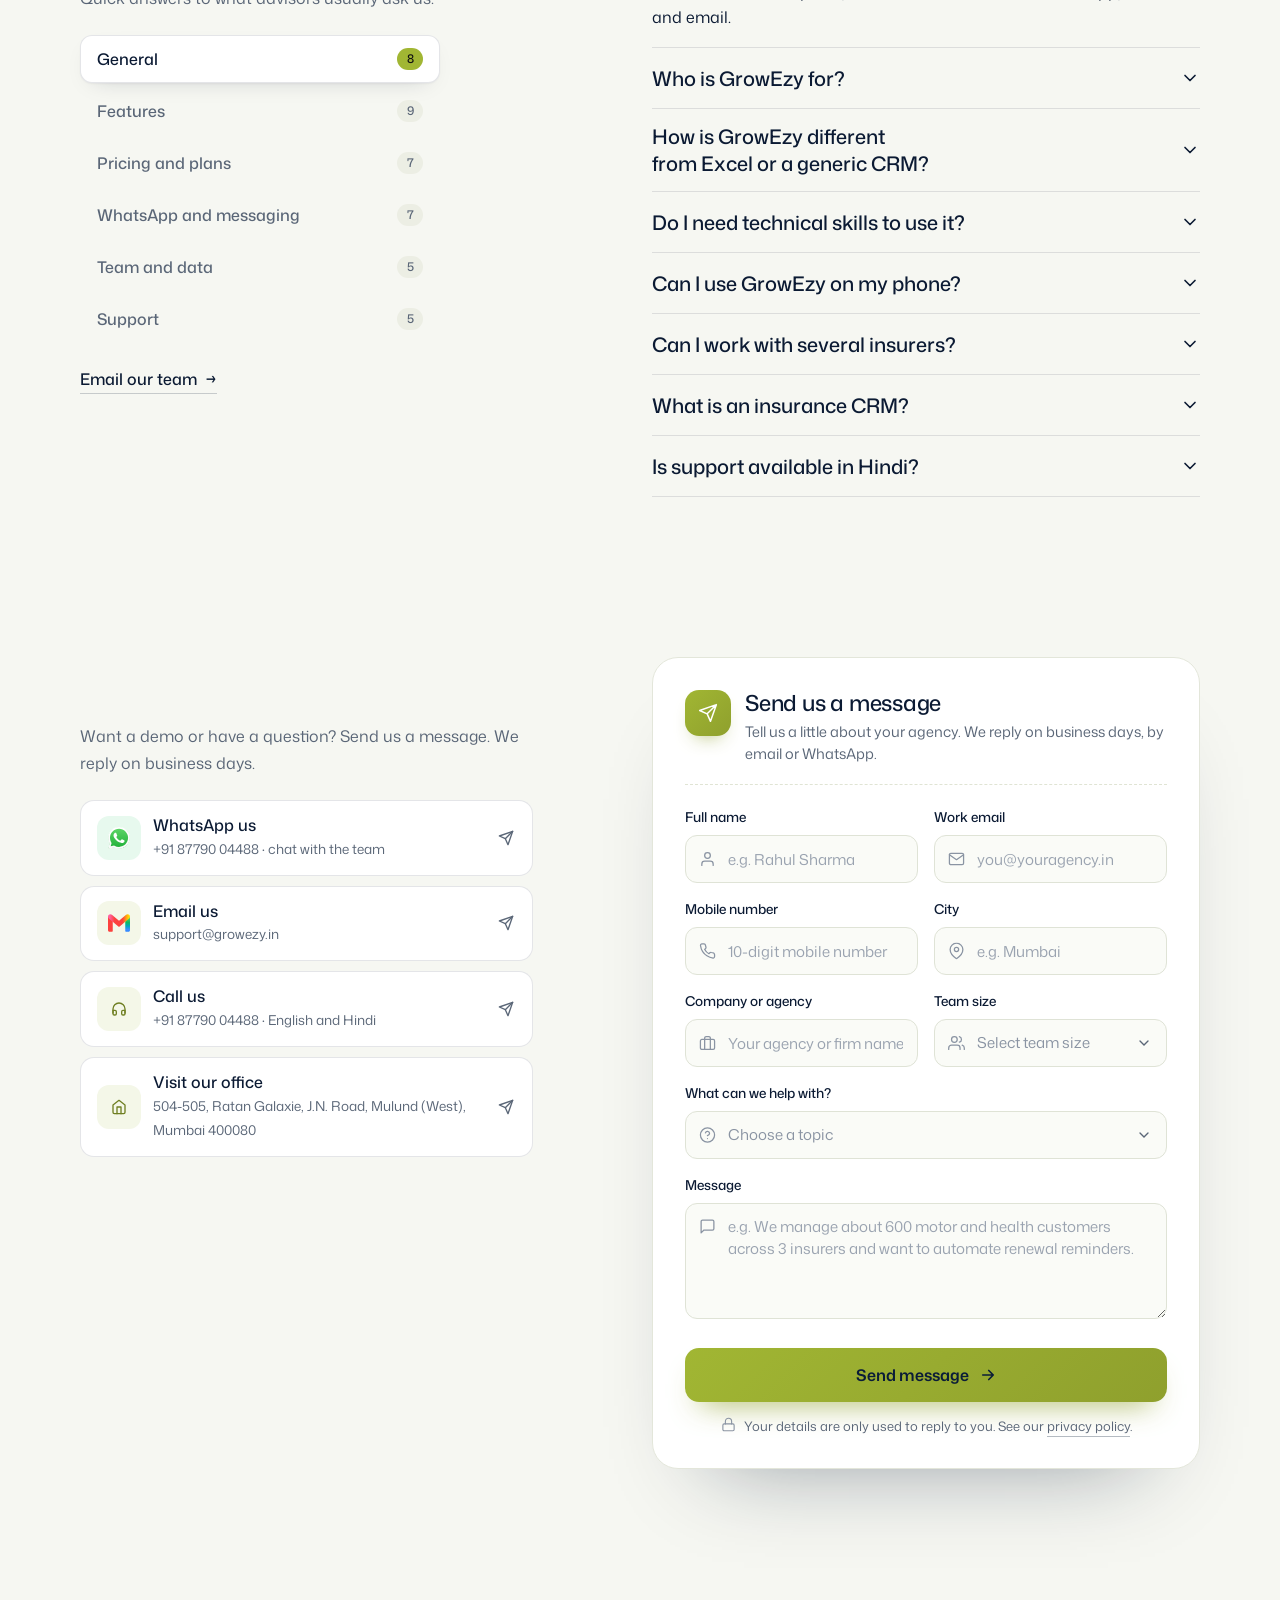
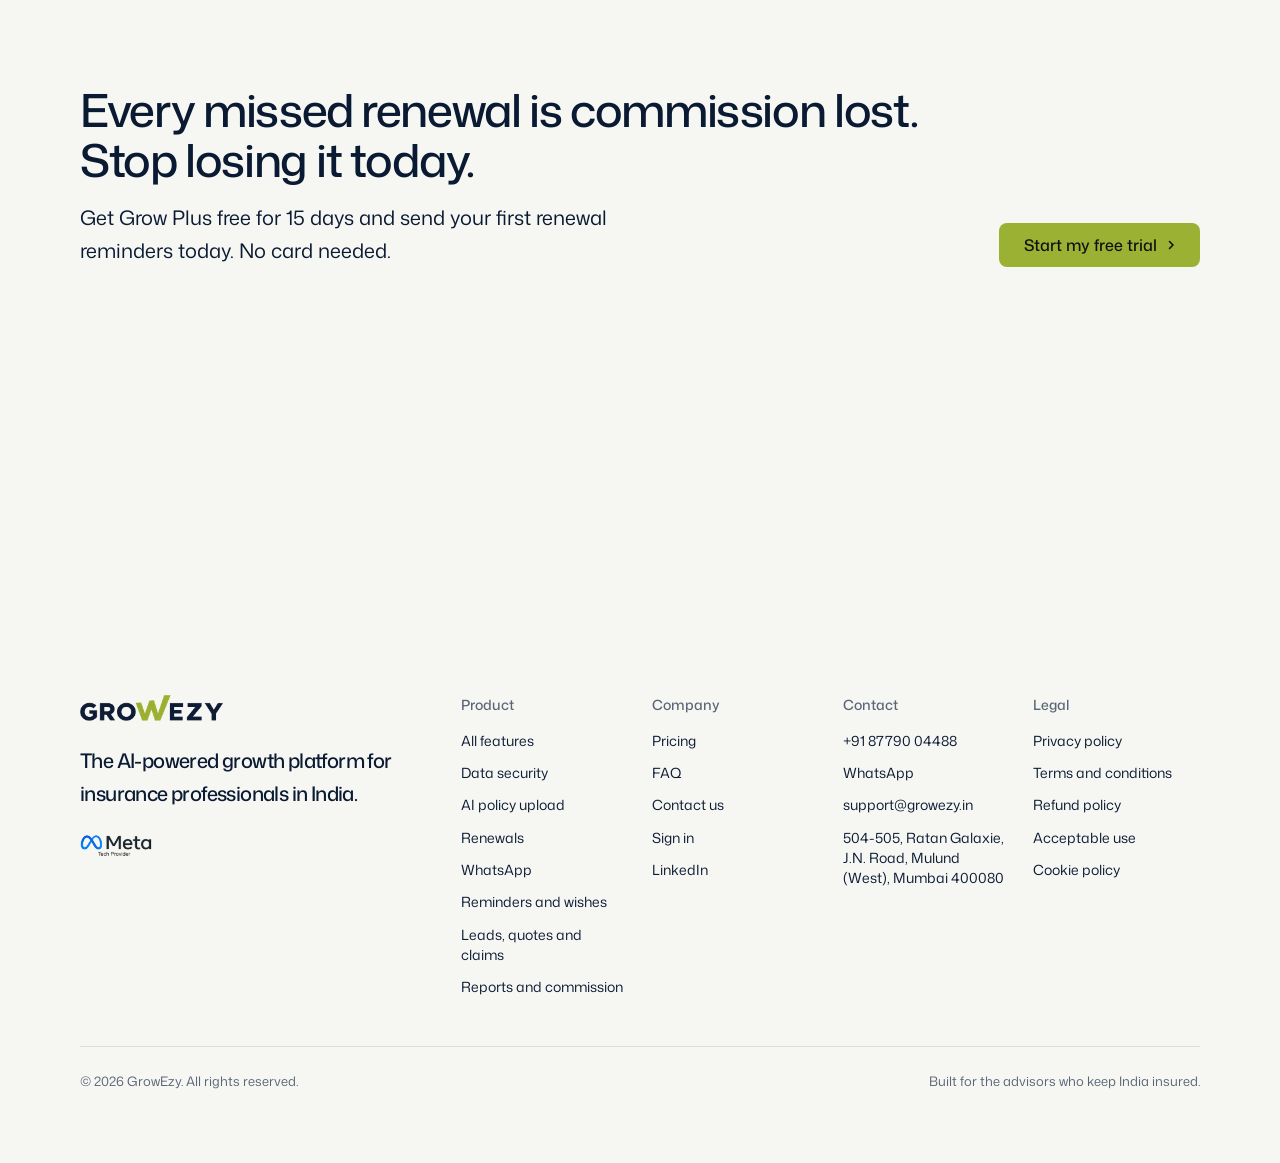
==== commit e4765089: "Monthly-first pricing, AI hero, cleaner spacing, footer close and highlights strip" ====
--- a/index.html
+++ b/index.html
@@ -50,6 +50,8 @@
 <link rel="stylesheet" href="css/site.css?v=12">
 <link rel="stylesheet" href="css/premium.css?v=13">
 <link rel="stylesheet" href="css/sections.css?v=12">
+<link rel="stylesheet" href="css/hero.css?v=5">
+<link rel="stylesheet" href="css/highlights.css?v=3">
 <script>document.documentElement.classList.add('m-enter');setTimeout(()=>document.documentElement.classList.add('m-enter-done'),700)</script>
 <script src="assets/backgrounds/backgrounds.js"></script>
 <script>document.documentElement.classList.add('mo-js');setTimeout(()=>document.documentElement.classList.add('mo-safe'),2500)</script>
@@ -111,11 +113,6 @@
   }
 
 
-  /* hero: the office photograph behind the product window, a slow settle on load */
-  .hero--centred .hero__window { background: #dfe3d6; }
-  .hero__window > .hero__photo { position: absolute; inset: 0; width: 100%; height: 100%; object-fit: cover; object-position: 50% 60%; transform: scale(1.06); transition: transform 2.4s cubic-bezier(.2,.7,.2,1); }
-  html.is-loaded .hero__window > .hero__photo { transform: scale(1); }
-
   /* who it is for: three photograph tiles */
   #advisors .tile__media { --tile-ratio: 5 / 4; }
   #advisors .tile p { color: var(--ink); max-width: 38ch; }
@@ -134,7 +131,8 @@
   .bill .save { margin-left: 6px; color: #5b6d12; }
   .bill button[aria-selected="true"] .save { color: #c9dc6c; }
   .price .t-stat { font-variant-numeric: tabular-nums; transition: opacity .2s; }
-  .price.is-swapping .t-stat, .plan-note.is-swapping { opacity: 0; }
+  .price.is-swapping .t-stat, .plan-note.is-swapping, .price small.is-swapping, .price__was.is-swapping { opacity: 0; }
+  .price small, .price__was { transition: opacity .2s; }
   .plan-note { transition: opacity .2s; }
   .price small { color: var(--muted); font-size: var(--t-small); }
   .plan-note { color: var(--muted); font-size: var(--t-small); min-height: 1.4em; }
@@ -160,7 +158,6 @@
   @media (min-width: 640px) and (max-width: 1023px) { #statement .mo-lt__type { font-size: 17vw; } }
   @media (max-width: 639px) { #features .panel { --p-h: 190px; } #setup .panel { --p-h: 260px; } }
   :focus-visible { outline-color: var(--ink); }
-  .hero--centred .hero__lead { color: var(--ink); }
   @media (max-width: 399px) { .nav__logo img { height: 18px; } }
   @media (max-width: 359px) { .nav__bar .nav__actions .btn { display: none; } }
 </style>
@@ -168,7 +165,7 @@
 <body>
 <svg width="0" height="0" style="position:absolute" aria-hidden="true"><defs><linearGradient id="gx-ring-grad" x1="0" y1="0" x2="1" y2="1"><stop offset="0" stop-color="#c5d456"/><stop offset="1" stop-color="#8fa02d"/></linearGradient></defs><symbol id="fi-home" viewBox="0 0 24 24"><path d="M3 9l9-7 9 7v11a2 2 0 0 1-2 2H5a2 2 0 0 1-2-2z"/><polyline points="9 22 9 12 15 12 15 22"/></symbol><symbol id="fi-users" viewBox="0 0 24 24"><path d="M17 21v-2a4 4 0 0 0-4-4H5a4 4 0 0 0-4 4v2"/><circle cx="9" cy="7" r="4"/><path d="M23 21v-2a4 4 0 0 0-3-3.87"/><path d="M16 3.13a4 4 0 0 1 0 7.75"/></symbol><symbol id="fi-refresh" viewBox="0 0 24 24"><polyline points="23 4 23 10 17 10"/><polyline points="1 20 1 14 7 14"/><path d="M3.51 9a9 9 0 0 1 14.85-3.36L23 10M1 14l4.64 4.36A9 9 0 0 0 20.49 15"/></symbol><symbol id="fi-target" viewBox="0 0 24 24"><circle cx="12" cy="12" r="10"/><circle cx="12" cy="12" r="6"/><circle cx="12" cy="12" r="2"/></symbol><symbol id="fi-file" viewBox="0 0 24 24"><path d="M14 2H6a2 2 0 0 0-2 2v16a2 2 0 0 0 2 2h12a2 2 0 0 0 2-2V8z"/><polyline points="14 2 14 8 20 8"/><line x1="16" y1="13" x2="8" y2="13"/><line x1="16" y1="17" x2="8" y2="17"/></symbol><symbol id="fi-checksq" viewBox="0 0 24 24"><polyline points="9 11 12 14 22 4"/><path d="M21 12v7a2 2 0 0 1-2 2H5a2 2 0 0 1-2-2V5a2 2 0 0 1 2-2h11"/></symbol><symbol id="fi-rupee" viewBox="0 0 24 24"><path d="M6 3h12M6 8h12M6 3h4a5 5 0 0 1 0 10H6l9 8"/></symbol><symbol id="fi-clip" viewBox="0 0 24 24"><path d="M16 4h2a2 2 0 0 1 2 2v14a2 2 0 0 1-2 2H6a2 2 0 0 1-2-2V6a2 2 0 0 1 2-2h2"/><rect x="8" y="2" width="8" height="4" rx="1"/></symbol><symbol id="fi-pie" viewBox="0 0 24 24"><path d="M21.21 15.89A10 10 0 1 1 8 2.83"/><path d="M22 12A10 10 0 0 0 12 2v10z"/></symbol><symbol id="fi-trend" viewBox="0 0 24 24"><polyline points="23 6 13.5 15.5 8.5 10.5 1 18"/><polyline points="17 6 23 6 23 12"/></symbol><symbol id="fi-msg" viewBox="0 0 24 24"><path d="M21 11.5a8.38 8.38 0 0 1-.9 3.8 8.5 8.5 0 0 1-7.6 4.7 8.38 8.38 0 0 1-3.8-.9L3 21l1.9-5.7a8.38 8.38 0 0 1-.9-3.8 8.5 8.5 0 0 1 4.7-7.6 8.38 8.38 0 0 1 3.8-.9h.5a8.48 8.48 0 0 1 8 8v.5z"/></symbol><symbol id="fi-bell" viewBox="0 0 24 24"><path d="M18 8A6 6 0 0 0 6 8c0 7-3 9-3 9h18s-3-2-3-9"/><path d="M13.73 21a2 2 0 0 1-3.46 0"/></symbol><symbol id="fi-cal" viewBox="0 0 24 24"><rect x="3" y="4" width="18" height="18" rx="2"/><line x1="16" y1="2" x2="16" y2="6"/><line x1="8" y1="2" x2="8" y2="6"/><line x1="3" y1="10" x2="21" y2="10"/></symbol><symbol id="fi-okc" viewBox="0 0 24 24"><path d="M22 11.08V12a10 10 0 1 1-5.93-9.14"/><polyline points="22 4 12 14.01 9 11.01"/></symbol><symbol id="fi-xc" viewBox="0 0 24 24"><circle cx="12" cy="12" r="10"/><line x1="15" y1="9" x2="9" y2="15"/><line x1="9" y1="9" x2="15" y2="15"/></symbol><symbol id="fi-eye" viewBox="0 0 24 24"><path d="M1 12s4-8 11-8 11 8 11 8-4 8-11 8-11-8-11-8z"/><circle cx="12" cy="12" r="3"/></symbol><symbol id="fi-edit" viewBox="0 0 24 24"><path d="M17 3a2.83 2.83 0 1 1 4 4L7.5 20.5 2 22l1.5-5.5L17 3z"/></symbol><symbol id="fi-check" viewBox="0 0 24 24"><polyline points="20 6 9 17 4 12"/></symbol><symbol id="fi-alert" viewBox="0 0 24 24"><path d="M10.29 3.86L1.82 18a2 2 0 0 0 1.71 3h16.94a2 2 0 0 0 1.71-3L13.71 3.86a2 2 0 0 0-3.42 0z"/><line x1="12" y1="9" x2="12" y2="13"/><line x1="12" y1="17" x2="12.01" y2="17"/></symbol><symbol id="fi-upload" viewBox="0 0 24 24"><path d="M21 15v4a2 2 0 0 1-2 2H5a2 2 0 0 1-2-2v-4"/><polyline points="17 8 12 3 7 8"/><line x1="12" y1="3" x2="12" y2="15"/></symbol><symbol id="fi-search" viewBox="0 0 24 24"><circle cx="11" cy="11" r="8"/><line x1="21" y1="21" x2="16.65" y2="16.65"/></symbol><symbol id="fi-send" viewBox="0 0 24 24"><line x1="22" y1="2" x2="11" y2="13"/><polygon points="22 2 15 22 11 13 2 9 22 2"/></symbol><symbol id="fi-head" viewBox="0 0 24 24"><path d="M3 18v-6a9 9 0 0 1 18 0v6"/><path d="M21 19a2 2 0 0 1-2 2h-1a2 2 0 0 1-2-2v-3a2 2 0 0 1 2-2h3zM3 19a2 2 0 0 0 2 2h1a2 2 0 0 0 2-2v-3a2 2 0 0 0-2-2H3z"/></symbol><symbol id="fi-clock" viewBox="0 0 24 24"><circle cx="12" cy="12" r="10"/><polyline points="12 6 12 12 16 14"/></symbol><symbol id="fi-help" viewBox="0 0 24 24"><circle cx="12" cy="12" r="10"/><path d="M9.09 9a3 3 0 0 1 5.83 1c0 2-3 3-3 3"/><line x1="12" y1="17" x2="12.01" y2="17"/></symbol><symbol id="fi-chev" viewBox="0 0 24 24"><polyline points="6 9 12 15 18 9"/></symbol><symbol id="fi-lock" viewBox="0 0 24 24"><rect x="3" y="11" width="18" height="11" rx="2"/><path d="M7 11V7a5 5 0 0 1 10 0v4"/></symbol><symbol id="fi-zap" viewBox="0 0 24 24"><polygon points="13 2 3 14 12 14 11 22 21 10 12 10 13 2"/></symbol><symbol id="fi-layers" viewBox="0 0 24 24"><polygon points="12 2 2 7 12 12 22 7 12 2"/><polyline points="2 17 12 22 22 17"/><polyline points="2 12 12 17 22 12"/></symbol><symbol id="fi-bot" viewBox="0 0 24 24"><path d="M12 8V4H8"/><rect x="4" y="8" width="16" height="12" rx="2"/><path d="M2 14h2M20 14h2M15 13v2M9 13v2"/></symbol><symbol id="fi-user" viewBox="0 0 24 24"><path d="M20 21v-2a4 4 0 0 0-4-4H8a4 4 0 0 0-4 4v2"/><circle cx="12" cy="7" r="4"/></symbol><symbol id="fi-cross" viewBox="0 0 24 24"><circle cx="12" cy="12" r="10"/><line x1="22" y1="12" x2="18" y2="12"/><line x1="6" y1="12" x2="2" y2="12"/><line x1="12" y1="6" x2="12" y2="2"/><line x1="12" y1="22" x2="12" y2="18"/></symbol><symbol id="fi-excel" viewBox="0 0 24 24"><rect x="3" y="3" width="18" height="18" rx="2"/><path d="M8 8l8 8M16 8l-8 8"/></symbol><symbol id="fi-pen" viewBox="0 0 24 24"><path d="M12 20h9"/><path d="M16.5 3.5a2.12 2.12 0 0 1 3 3L7 19l-4 1 1-4L16.5 3.5z"/></symbol></svg>
 <!-- type: software (an AI growth platform for insurance advisors and brokers in India)
-     deal: hero centred (dealt triptych first; re-dealt: its 34-character side h1 could not name the category, buyer and country),
+     deal: hero split (re-dealt from centred at the client's request: words left, the advisor photograph with live product cards right, after the original site's hero),
            nav nav-centre (dealt nav-cards; re-dealt: no product photographs for its cards), close close-photo (the client asked for photographs),
            footer footer-columns, rhythm surface-pairs, buttons arrow, mark: the client's own logo,
            palette: the client's own colours through start.mjs brand (navy ink and lime from the GrowEzy logo), type mona, lit ground sage
@@ -180,36 +177,12 @@
     <a class="skip-link" href="#top">Skip to content</a>
     <a class="nav__logo" href="#top" aria-label="GrowEzy home"><img src="images/growezy-logo.png" alt="GrowEzy" width="480" height="87"></a>
     <nav class="nav__links" aria-label="Main">
-      <div class="nav__item">
-        <a class="nav__link" href="#features">Product <svg class="chev" viewBox="0 0 12 12" aria-hidden="true"><path d="M3 4.5l3 3 3-3" fill="none" stroke="currentColor" stroke-width="1.5" stroke-linecap="round" stroke-linejoin="round"/></svg></a>
-        <div class="nav__menu">
-          <div class="wrap grid">
-            <div class="menu-col span-3">
-              <p class="t-label">Your book</p>
-              <a href="#platform">All features<span>Twelve tools, one workspace</span></a>
-              <a href="#renewals">Renewals<span>Due, overdue, reconciled</span></a>
-              <a href="#ai">AI document reading<span>Policies, notices, quotes</span></a>
-              <a href="#pipeline">Leads, quotes and claims<span>Followed through</span></a>
-            </div>
-            <div class="menu-col span-3">
-              <p class="t-label">Your customers and team</p>
-              <a href="#whatsapp">WhatsApp inbox<span>Official Business API</span></a>
-              <a href="#campaigns">Campaigns<span>Greetings, reminders, video</span></a>
-              <a href="#numbers">Reports and commission<span>Premium, payouts, targets</span></a>
-              <a href="#help">Support and security<span>Help and safety</span></a>
-            </div>
-            <a class="menu-card span-3 start-10" href="#advisors">
-              <div class="panel"><img class="frame__img" src="images/agency-team-800.jpg" alt="Three colleagues at an insurance agency working on one laptop" loading="lazy"></div>
-              <span class="t-card">Built for teams</span>
-              <span class="t-small muted">Up to 10 logins on Grow Pro</span>
-            </a>
-          </div>
-        </div>
-      </div>
-      <div class="nav__item"><a class="nav__link" href="#whatsapp">WhatsApp</a></div>
-      <div class="nav__item"><a class="nav__link" href="#contact">Contact</a></div>
+      <div class="nav__item"><a class="nav__link" href="#top">Home</a></div>
+      <div class="nav__item"><a class="nav__link" href="#platform">Features</a></div>
+      <div class="nav__item"><a class="nav__link" href="#security">Security</a></div>
       <div class="nav__item"><a class="nav__link" href="#pricing">Pricing</a></div>
-      <div class="nav__item"><a class="nav__link" href="#faq">Questions</a></div>
+      <div class="nav__item"><a class="nav__link" href="#faq">FAQ</a></div>
+      <div class="nav__item"><a class="nav__link" href="#contact">Contact Us</a></div>
     </nav>
     <div class="nav__actions">
       <a class="nav__link" href="https://app.growezy.in/login">Sign in</a>
@@ -222,100 +195,102 @@
 </header>
 
 <main id="top">
-  <section class="hero hero--centred" data-enter aria-labelledby="hero-h">
-    <div class="wrap"><div class="hero-text">
-      <div class="hero__c">
+  <section class="hero hero--gx" data-enter aria-labelledby="hero-h">
+    <div class="wrap"><div class="hero-text hg">
+      <div class="hg__text">
         <a class="pill" href="#pricing"><span>New plans from ₹750 a month</span><span class="muted">See pricing</span></a>
-        <h1 id="hero-h">Grow your insurance practice with AI</h1>
-        <p class="hero__lead">Customers, policies, renewals, leads, quotes, claims and commission in one place. GrowEzy reads your policy PDFs with AI and reminds customers on WhatsApp, SMS and email before their cover lapses.</p>
+        <h1 id="hero-h">AI-powered platform to grow your <span class="hg__hl">insurance <span class="hg__u">business<svg class="hg__scribble" viewBox="0 0 100 10" preserveAspectRatio="none" aria-hidden="true"><path d="M3 8 C 25 3, 75 3, 97 8"/><path d="M6 9.5 C 30 5.5, 70 5.5, 94 9.5"/></svg></span></span></h1>
+        <p class="hero__lead">Keep all your customers and policies safe in one place. AI reads your policy PDFs in under a minute, commission is worked out for you, and reminders go out on WhatsApp, SMS and email automatically.</p>
         <div class="btn-row"><a class="btn btn--primary" href="https://app.growezy.in/signup">Start free trial<svg class="m-arrow" viewBox="0 0 12 12" aria-hidden="true"><path class="m-arrow__stem" d="M1 6h8"/><path class="m-arrow__head" d="M4.5 2.5 8 6l-3.5 3.5"/></svg></a><a class="btn btn--secondary" href="#contact">Book a demo</a></div>
         <ul class="hero-trust" aria-label="Why advisors trust GrowEzy">
-          <li><svg class="fi" viewBox="0 0 24 24" aria-hidden="true"><use href="#fi-okc"/></svg>Cloud-based</li><li><svg class="fi" viewBox="0 0 24 24" aria-hidden="true"><use href="#fi-lock"/></svg>Secure and reliable</li><li><svg class="fi" viewBox="0 0 24 24" aria-hidden="true"><use href="#fi-xc"/></svg>Cancel anytime</li>
+          <li><svg class="fi" viewBox="0 0 24 24" aria-hidden="true"><use href="#fi-lock"/></svg><a href="#security">ISO 27001 and SOC 2</a></li><li><svg class="fi" viewBox="0 0 24 24" aria-hidden="true"><use href="#fi-okc"/></svg>Data stored in India</li><li><svg class="fi" viewBox="0 0 24 24" aria-hidden="true"><use href="#fi-okc"/></svg>No markup on messaging</li>
           <li class="hero-trust__meta"><img src="images/meta-tech-provider.png" alt="Meta Tech Provider" width="266" height="148"></li>
         </ul>
       </div>
-      <div class="hero__window" role="img" aria-label="GrowEzy reading three policy PDFs for Anil Deshmukh and adding the policies to his record">
-        <img class="hero__photo" src="images/hero-office.jpg" alt="" fetchpriority="high" width="1536" height="1024">
-        <div class="ly-piece gx gx-app gx-app--hero" data-gx aria-hidden="true"><aside class="gx-side"><div class="gx-side__logo"><img src="images/growezy-logo.png" alt=""></div><div class="gx-side__lbl">Workspace</div><div class="gx-side__it is-on"><svg class="fi" viewBox="0 0 24 24" aria-hidden="true"><use href="#fi-home"/></svg><span>Dashboard</span></div><div class="gx-side__it"><svg class="fi" viewBox="0 0 24 24" aria-hidden="true"><use href="#fi-users"/></svg><span>Customers</span></div><div class="gx-side__it"><svg class="fi" viewBox="0 0 24 24" aria-hidden="true"><use href="#fi-refresh"/></svg><span>Renewals</span></div><div class="gx-side__it"><svg class="fi" viewBox="0 0 24 24" aria-hidden="true"><use href="#fi-target"/></svg><span>Leads</span></div><div class="gx-side__it"><svg class="fi" viewBox="0 0 24 24" aria-hidden="true"><use href="#fi-file"/></svg><span>Quotes</span></div><div class="gx-side__it"><svg class="fi" viewBox="0 0 24 24" aria-hidden="true"><use href="#fi-checksq"/></svg><span>Tasks</span></div><div class="gx-side__it"><svg class="fi" viewBox="0 0 24 24" aria-hidden="true"><use href="#fi-rupee"/></svg><span>Commission</span></div><div class="gx-side__it"><svg class="fi" viewBox="0 0 24 24" aria-hidden="true"><use href="#fi-clip"/></svg><span>Claims</span></div><div class="gx-side__it"><svg class="fi" viewBox="0 0 24 24" aria-hidden="true"><use href="#fi-pie"/></svg><span>Reports</span></div><div class="gx-side__lbl">Communication</div><div class="gx-side__it"><svg class="fi" viewBox="0 0 24 24" aria-hidden="true"><use href="#fi-trend"/></svg><span>Campaigns</span></div><div class="gx-side__it"><svg class="fi" viewBox="0 0 24 24" aria-hidden="true"><use href="#fi-msg"/></svg><span>WhatsApp</span></div></aside>
-<div class="gx-main"><div class="gx-top"><span class="gx-top__crumb">GrowEzy ›</span><span class="gx-top__title">Dashboard</span><span class="gx-top__sp"></span>
-<span class="gx-tbtn gx-tbtn--plan"><svg class="fi" viewBox="0 0 24 24" aria-hidden="true"><use href="#fi-okc"/></svg>Grow Plus</span><span class="gx-tbtn"><svg class="fi" viewBox="0 0 24 24" aria-hidden="true"><use href="#fi-help"/></svg>Quick help</span><span class="gx-tbtn"><svg class="fi" viewBox="0 0 24 24" aria-hidden="true"><use href="#fi-head"/></svg>Support</span>
-<span class="gx-tbtn"><svg class="fi" viewBox="0 0 24 24" aria-hidden="true"><use href="#fi-bell"/></svg><span class="gx-tbtn__dot">3</span></span><span class="gx-av">KR</span></div>
-<div class="gx-body">
- <div class="gx-card gx-hello" data-gx-in>
-  <span class="gx-hello__date">Tuesday, 10 November</span>
-  <h4>Good morning, <em>Kavita</em></h4>
-  <p>Your portfolio, pipeline, and renewals at a glance.</p>
-  <div class="gx-kpis">
-   <div class="gx-kpi" data-gx-in style="--d:1"><span class="gx-kpi__ic"><svg class="fi" viewBox="0 0 24 24" aria-hidden="true"><use href="#fi-users"/></svg></span><span><span class="gx-kpi__l">Customers</span><span class="gx-kpi__v" data-gx-count="1248">1,248</span><span class="gx-kpi__s">Active portfolio</span></span></div>
-   <div class="gx-kpi" data-gx-in style="--d:2"><span class="gx-kpi__ic gx-kpi__ic--a"><svg class="fi" viewBox="0 0 24 24" aria-hidden="true"><use href="#fi-refresh"/></svg></span><span><span class="gx-kpi__l">Renewals</span><span class="gx-kpi__v" data-gx-count="86">86</span><span class="gx-kpi__s">Due in 30 days</span></span></div>
-   <div class="gx-kpi" data-gx-in style="--d:3"><span class="gx-kpi__ic gx-kpi__ic--v"><svg class="fi" viewBox="0 0 24 24" aria-hidden="true"><use href="#fi-target"/></svg></span><span><span class="gx-kpi__l">Open Leads</span><span class="gx-kpi__v" data-gx-count="42">42</span><span class="gx-kpi__s">Active pipeline</span></span></div>
-   <div class="gx-kpi" data-gx-in style="--d:4"><span class="gx-kpi__ic gx-kpi__ic--g"><svg class="fi" viewBox="0 0 24 24" aria-hidden="true"><use href="#fi-file"/></svg></span><span><span class="gx-kpi__l">Quotes</span><span class="gx-kpi__v" data-gx-count="318">318</span><span class="gx-kpi__s">Total quotes</span></span></div>
-  </div>
- </div>
- <div class="gx-row">
-  <div class="gx-card gx-panel" data-gx-in style="--d:5"><div class="gx-panel__h"><b>Net premium</b><span>Monthly trend</span></div>
-   <svg class="gx-chart" viewBox="0 0 400 120" preserveAspectRatio="none"><defs><linearGradient id="gx-ar" x1="0" y1="0" x2="0" y2="1"><stop offset="0" stop-color="#A1B633" stop-opacity=".32"/><stop offset="1" stop-color="#A1B633" stop-opacity="0"/></linearGradient></defs>
-    <path class="grid" d="M0 30H400M0 60H400M0 90H400"/>
-    <path class="ar" d="M0 96 C40 90 60 70 100 74 S160 88 200 62 S270 40 300 46 S360 22 400 14 V120 H0Z" fill="url(#gx-ar)"/>
-    <path class="ln" d="M0 96 C40 90 60 70 100 74 S160 88 200 62 S270 40 300 46 S360 22 400 14"/></svg></div>
-  <div class="gx-card gx-panel" data-gx-in style="--d:6"><div class="gx-panel__h"><b>Business Distribution</b><span>Motor · Health · SME</span></div>
-   <div class="gx-donut"><svg viewBox="0 0 100 100"><circle cx="50" cy="50" r="36" stroke="#eef2f6"/>
-    <circle class="sg" cx="50" cy="50" r="36" stroke="#f59e0b" data-dash="113 226" stroke-dasharray="113 226"/>
-    <circle class="sg" cx="50" cy="50" r="36" stroke="#10b981" data-dash="74 226" stroke-dasharray="74 226" stroke-dashoffset="-113"/>
-    <circle class="sg" cx="50" cy="50" r="36" stroke="#8b5cf6" data-dash="39 226" stroke-dasharray="39 226" stroke-dashoffset="-187"/></svg>
-    <div class="gx-legend"><span><i style="background:#f59e0b"></i>Motor<b>50%</b></span><span><i style="background:#10b981"></i>Health<b>33%</b></span><span><i style="background:#8b5cf6"></i>SME<b>17%</b></span></div></div></div>
-  <div class="gx-card gx-panel" data-gx-in style="--d:7"><div class="gx-panel__h"><b>Renewal Focus</b><span>This month</span></div>
-   <div class="gx-focus"><div>Due next 7 days<b>14</b></div><div>Due this month<b>41</b></div><div class="is-hot">Overdue<b>6</b></div></div></div>
- </div>
-</div>
-<div class="gx-toast" data-gx-toast><span class="gx-toast__ic"><img src="assets/icons/whatsapp.svg" alt=""></span><span><b>Renewal reminder</b><span>Sent to 240 customers</span></span></div>
-</div></div>
+
+      <div class="hg__art" role="img" aria-label="An insurance advisor with her GrowEzy renewals, commission, AI policy reading and a WhatsApp renewal reminder around her">
+        <div class="hg__stage">
+          <img class="hg__photo" src="images/hero-advisor.jpg" srcset="images/hero-advisor-800.jpg 800w, images/hero-advisor.jpg 1024w" sizes="(min-width: 1024px) 46vw, 92vw" alt="" fetchpriority="high" width="1024" height="1536">
+        </div>
+        <svg class="hg__links" viewBox="0 0 100 100" preserveAspectRatio="none" aria-hidden="true"><path d="M26 40 C 26 52, 36 60, 45 63"/><path d="M68 56 C 62 58, 58 61, 55 64"/></svg>
+
+        <div class="hg-card hg-card--ren" aria-hidden="true" style="--d:0">
+          <div class="hg-card__h"><span class="hg-ic"><svg class="fi" viewBox="0 0 24 24"><use href="#fi-refresh"/></svg></span><b>Renewals due</b><span class="hg-card__tag">This week</span></div>
+          <div class="hg-row"><i style="--c:#f59e0b">RK</i><span><b>Rajesh K.</b><small>Motor · 28 Nov</small></span><em class="is-ok">Reminded</em></div>
+          <div class="hg-row"><i style="--c:#10b981">PS</i><span><b>Priya S.</b><small>Health · 2 Dec</small></span><em>Due</em></div>
+          <div class="hg-row"><i style="--c:#8b5cf6">AM</i><span><b>Amit M.</b><small>SME · 5 Dec</small></span><em>Due</em></div>
+        </div>
+
+        <div class="hg-card hg-card--ai" aria-hidden="true" style="--d:1">
+          <span class="hg-ring"><svg viewBox="0 0 36 36"><circle cx="18" cy="18" r="15"/><circle class="hg-ring__v" cx="18" cy="18" r="15"/></svg><svg class="fi" viewBox="0 0 24 24"><use href="#fi-zap"/></svg></span>
+          <span><b>3 policy PDFs read</b><small>Added to Anil Deshmukh</small></span>
+        </div>
+
+        <div class="hg-card hg-card--com" aria-hidden="true" style="--d:2">
+          <span class="hg-card__l">Commission · November</span>
+          <b class="hg-card__v">₹18,400</b>
+          <span class="hg-up"><svg class="fi" viewBox="0 0 24 24"><use href="#fi-trend"/></svg>12% on October</span>
+          <svg class="hg-spark" viewBox="0 0 120 36" preserveAspectRatio="none"><defs><linearGradient id="hg-sp" x1="0" y1="0" x2="0" y2="1"><stop offset="0" stop-color="#A1B633" stop-opacity=".35"/><stop offset="1" stop-color="#A1B633" stop-opacity="0"/></linearGradient></defs><path d="M0 30 C 14 28, 20 20, 32 22 S 52 28, 62 18 S 84 14, 94 10 S 112 4, 120 3 V36 H0Z" fill="url(#hg-sp)"/><path class="hg-spark__ln" d="M0 30 C 14 28, 20 20, 32 22 S 52 28, 62 18 S 84 14, 94 10 S 112 4, 120 3"/></svg>
+        </div>
+
+        <div class="hg-wa" aria-hidden="true" style="--d:3">
+          <div class="hg-wa__h"><img src="assets/icons/whatsapp.svg" alt="" width="16" height="16"><b>WhatsApp</b><span>now</span></div>
+          <p class="hg-msg hg-msg--out">Hi Rajesh, your motor policy renews on 28 Nov. Reply YES and we will renew it for you.<small>10:30 <svg viewBox="0 0 16 10"><path d="M1 5l3 3 6-7M6 8l1 1 7-8"/></svg></small></p>
+          <p class="hg-msg hg-msg--in">YES, please renew 👍<small>10:32</small></p>
+        </div>
       </div>
     </div></div>
   </section>
 
+  <section class="section hl-easy" id="easy" aria-labelledby="easy-h">
+    <div class="wrap">
+      <div class="ez" data-reveal>
+        <h2 class="ez__h" id="easy-h"><span class="ez__hl">No more <em>manual work</em></span></h2>
+        <div class="ez__i" style="--i:0"><span class="ez__ic"><svg class="fi" viewBox="0 0 24 24" aria-hidden="true"><use href="#fi-clock"/></svg></span><b>&lt; 1 min</b><span class="ez__t">From policy PDF to customer record</span></div>
+        <div class="ez__i" style="--i:1"><span class="ez__ic"><svg class="fi" viewBox="0 0 24 24" aria-hidden="true"><use href="#fi-rupee"/></svg></span><b>Real time</b><span class="ez__t">Commission on every policy</span></div>
+        <div class="ez__i" style="--i:2"><span class="ez__ic"><svg class="fi" viewBox="0 0 24 24" aria-hidden="true"><use href="#fi-msg"/></svg></span><b>1 click</b><span class="ez__t">Personal wishes to every customer</span></div>
+        <div class="ez__i" style="--i:3"><span class="ez__ic"><svg class="fi" viewBox="0 0 24 24" aria-hidden="true"><use href="#fi-send"/></svg></span><b>₹0 markup</b><span class="ez__t">On WhatsApp and SMS</span></div>
+      </div>
+    </div>
+  </section>
+
+  <section class="section ground-inverse sec" id="security" aria-labelledby="security-h">
+    <div class="wrap">
+      <div class="sec__top" data-reveal>
+        <div class="sec__intro">
+          <span class="sec__eyebrow"><svg class="fi" viewBox="0 0 24 24" aria-hidden="true"><use href="#fi-lock"/></svg>Data security</span>
+          <h2 id="security-h">Enterprise-grade security for your customers’ data</h2>
+          <p>Your customer list is your business. GrowEzy protects it the way banks and large insurers expect.</p>
+        </div>
+        <ul class="sec__badges" aria-label="Certifications">
+          <li><span class="sec__seal" aria-hidden="true"><svg viewBox="0 0 24 24"><path d="M12 2l8 3v6c0 5-3.4 9.3-8 11-4.6-1.7-8-6-8-11V5z"/><path d="M8.5 12l2.5 2.5 4.5-5"/></svg></span><b>ISO 27001</b><small>Certified</small></li>
+          <li><span class="sec__seal" aria-hidden="true"><svg viewBox="0 0 24 24"><path d="M12 2l8 3v6c0 5-3.4 9.3-8 11-4.6-1.7-8-6-8-11V5z"/><path d="M8.5 12l2.5 2.5 4.5-5"/></svg></span><b>SOC 2</b><small>Compliant</small></li>
+          <li><span class="sec__seal" aria-hidden="true"><svg viewBox="0 0 24 24"><path d="M12 2l8 3v6c0 5-3.4 9.3-8 11-4.6-1.7-8-6-8-11V5z"/><path d="M8.5 12l2.5 2.5 4.5-5"/></svg></span><b>VAPT</b><small>Security tested</small></li>
+          <li class="sec__meta"><img src="images/meta-tech-provider.png" alt="Meta Tech Provider" width="266" height="148" loading="lazy"></li>
+        </ul>
+      </div>
+      <div class="sec__body">
+        <figure class="sec__photo" data-reveal>
+          <img src="images/security-800.jpg" srcset="images/security-800.jpg 800w, images/security.jpg 1536w" sizes="(min-width: 1024px) 45vw, 92vw" alt="An insurance advisor locking the drawer that holds her customers’ policy files" loading="lazy" width="1536" height="1024">
+          <span class="sec__chip" aria-hidden="true"><svg class="fi" viewBox="0 0 24 24"><use href="#fi-lock"/></svg>AES-256 encrypted</span>
+        </figure>
+        <ul class="sec__list" data-reveal>
+          <li style="--i:0"><span class="sec__ic"><svg class="fi" viewBox="0 0 24 24" aria-hidden="true"><use href="#fi-lock"/></svg></span><div><h3>256-bit encryption</h3><p>Data is encrypted in transit with SSL/TLS. PAN and Aadhaar are stored with AES-256 encryption.</p></div></li>
+          <li style="--i:1"><span class="sec__ic"><svg class="fi" viewBox="0 0 24 24" aria-hidden="true"><use href="#fi-home"/></svg></span><div><h3>Stored in India</h3><p>Hosted on Microsoft Azure data centres in India.</p></div></li>
+          <li style="--i:2"><span class="sec__ic"><svg class="fi" viewBox="0 0 24 24" aria-hidden="true"><use href="#fi-users"/></svg></span><div><h3>Only the people you allow</h3><p>OTP sign-in, and each team member sees only what their role permits.</p></div></li>
+          <li style="--i:3"><span class="sec__ic"><svg class="fi" viewBox="0 0 24 24" aria-hidden="true"><use href="#fi-eye"/></svg></span><div><h3>Every change recorded</h3><p>An activity log shows who changed what. Deleted policies can be restored.</p></div></li>
+        </ul>
+      </div>
+    </div>
+  </section>
+
   <section class="section" id="platform" aria-labelledby="platform-h">
     <div class="wrap">
       <div class="section-head section-head--row">
-        <div><h2 id="platform-h">Everything your practice runs on, in one workspace</h2>
-        <p>Twelve tools built around the insurance policy, so a customer is entered once and every renewal, quote, claim and payout hangs off the same record.</p></div>
-      </div>
-      <div class="ptabs" data-reveal><div class="ptabs__list" role="tablist" aria-label="Feature groups"><button type="button" class="ptab" role="tab" id="pt-0" aria-controls="pp-0" aria-selected="true" tabindex="0"><span class="ptab__n">01</span><span class="ptab__t"><b>Your book</b><small>4 tools</small></span><span class="ptab__imgs" aria-hidden="true"><img src="images/mod-customers.jpg?v=2" alt="" width="40" height="40"><img src="images/mod-renewals.jpg?v=2" alt="" width="40" height="40"><img src="images/mod-ai.jpg?v=2" alt="" width="40" height="40"><img src="images/mod-claims.jpg?v=2" alt="" width="40" height="40"></span><i class="ptab__bar" aria-hidden="true"></i></button><button type="button" class="ptab" role="tab" id="pt-1" aria-controls="pp-1" aria-selected="false" tabindex="-1"><span class="ptab__n">02</span><span class="ptab__t"><b>Your sales and follow-ups</b><small>4 tools</small></span><span class="ptab__imgs" aria-hidden="true"><img src="images/mod-leads.jpg?v=2" alt="" width="40" height="40"><img src="images/mod-quotes.jpg?v=2" alt="" width="40" height="40"><img src="images/mod-tasks.jpg?v=2" alt="" width="40" height="40"><img src="images/mod-campaigns.jpg?v=2" alt="" width="40" height="40"></span><i class="ptab__bar" aria-hidden="true"></i></button><button type="button" class="ptab" role="tab" id="pt-2" aria-controls="pp-2" aria-selected="false" tabindex="-1"><span class="ptab__n">03</span><span class="ptab__t"><b>Your channels and numbers</b><small>4 tools</small></span><span class="ptab__imgs" aria-hidden="true"><img src="images/mod-whatsapp.jpg?v=2" alt="" width="40" height="40"><img src="images/mod-commission.jpg?v=2" alt="" width="40" height="40"><img src="images/mod-reports.jpg?v=2" alt="" width="40" height="40"><img src="images/mod-team.jpg?v=2" alt="" width="40" height="40"></span><i class="ptab__bar" aria-hidden="true"></i></button></div><div class="ptabs__panels"><div class="ppanel mods2" role="tabpanel" id="pp-0" aria-labelledby="pt-0"><a class="mod2" href="#renewals" style="--i:0"><span class="mod2__media"><img src="images/mod-customers.jpg?v=2" alt="" width="520" height="520" loading="lazy"></span><span class="mod2__body"><span class="mod2__t">Customers and policies</span><span class="mod2__d">Every customer, policy and document in one shared book, with a document vault per customer.</span></span><svg class="mod2__go" viewBox="0 0 24 24" aria-hidden="true"><path d="M5 12h14M13 6l6 6-6 6"/></svg></a><a class="mod2" href="#renewals" style="--i:1"><span class="mod2__media"><img src="images/mod-renewals.jpg?v=2" alt="" width="520" height="520" loading="lazy"></span><span class="mod2__body"><span class="mod2__t">Renewals</span><span class="mod2__d">A calendar or list of what is due, reconciled against the notices insurers send.</span></span><svg class="mod2__go" viewBox="0 0 24 24" aria-hidden="true"><path d="M5 12h14M13 6l6 6-6 6"/></svg></a><a class="mod2" href="#ai" style="--i:2"><span class="mod2__media"><img src="images/mod-ai.jpg?v=2" alt="" width="520" height="520" loading="lazy"></span><span class="mod2__body"><span class="mod2__t">AI document reading</span><span class="mod2__d">Policies, renewal notices and quotes read by AI, then checked and saved by you.</span></span><svg class="mod2__go" viewBox="0 0 24 24" aria-hidden="true"><path d="M5 12h14M13 6l6 6-6 6"/></svg></a><a class="mod2" href="#pipeline" style="--i:3"><span class="mod2__media"><img src="images/mod-claims.jpg?v=2" alt="" width="520" height="520" loading="lazy"></span><span class="mod2__body"><span class="mod2__t">Claims</span><span class="mod2__d">Register claim intimations with documents and follow each one to closure.</span></span><svg class="mod2__go" viewBox="0 0 24 24" aria-hidden="true"><path d="M5 12h14M13 6l6 6-6 6"/></svg></a></div><div class="ppanel mods2" role="tabpanel" id="pp-1" aria-labelledby="pt-1" hidden><a class="mod2" href="#pipeline" style="--i:0"><span class="mod2__media"><img src="images/mod-leads.jpg?v=2" alt="" width="520" height="520" loading="lazy"></span><span class="mod2__body"><span class="mod2__t">Leads</span><span class="mod2__d">Every enquiry tracked from Not contacted to Converted, by source and product.</span></span><svg class="mod2__go" viewBox="0 0 24 24" aria-hidden="true"><path d="M5 12h14M13 6l6 6-6 6"/></svg></a><a class="mod2" href="#pipeline" style="--i:1"><span class="mod2__media"><img src="images/mod-quotes.jpg?v=2" alt="" width="520" height="520" loading="lazy"></span><span class="mod2__body"><span class="mod2__t">Quotes</span><span class="mod2__d">Upload a quote PDF, track it from Draft to Converted, and turn it into a customer.</span></span><svg class="mod2__go" viewBox="0 0 24 24" aria-hidden="true"><path d="M5 12h14M13 6l6 6-6 6"/></svg></a><a class="mod2" href="#pipeline" style="--i:2"><span class="mod2__media"><img src="images/mod-tasks.jpg?v=2" alt="" width="520" height="520" loading="lazy"></span><span class="mod2__body"><span class="mod2__t">Tasks and calendar</span><span class="mod2__d">A board or calendar for the team, with email reminders and repeating tasks.</span></span><svg class="mod2__go" viewBox="0 0 24 24" aria-hidden="true"><path d="M5 12h14M13 6l6 6-6 6"/></svg></a><a class="mod2" href="#campaigns" style="--i:3"><span class="mod2__media"><img src="images/mod-campaigns.jpg?v=2" alt="" width="520" height="520" loading="lazy"></span><span class="mod2__body"><span class="mod2__t">Campaigns</span><span class="mod2__d">WhatsApp, SMS or email, scheduled or repeating, with personalised images and video.</span></span><svg class="mod2__go" viewBox="0 0 24 24" aria-hidden="true"><path d="M5 12h14M13 6l6 6-6 6"/></svg></a></div><div class="ppanel mods2" role="tabpanel" id="pp-2" aria-labelledby="pt-2" hidden><a class="mod2" href="#whatsapp" style="--i:0"><span class="mod2__media"><img src="images/mod-whatsapp.jpg?v=2" alt="" width="520" height="520" loading="lazy"></span><span class="mod2__body"><span class="mod2__t">WhatsApp Business<span class="mod2__tag">Plus and Pro</span></span><span class="mod2__d">The official API: a shared inbox, approved templates and delivery analytics.</span></span><svg class="mod2__go" viewBox="0 0 24 24" aria-hidden="true"><path d="M5 12h14M13 6l6 6-6 6"/></svg></a><a class="mod2" href="#numbers" style="--i:1"><span class="mod2__media"><img src="images/mod-commission.jpg?v=2" alt="" width="520" height="520" loading="lazy"></span><span class="mod2__body"><span class="mod2__t">Commission<span class="mod2__tag">Plus and Pro</span></span><span class="mod2__d">Rules by insurer and product, reconciled against the statements you upload.</span></span><svg class="mod2__go" viewBox="0 0 24 24" aria-hidden="true"><path d="M5 12h14M13 6l6 6-6 6"/></svg></a><a class="mod2" href="#numbers" style="--i:2"><span class="mod2__media"><img src="images/mod-reports.jpg?v=2" alt="" width="520" height="520" loading="lazy"></span><span class="mod2__body"><span class="mod2__t">Reports</span><span class="mod2__d">Premium, product, insurer, renewal, lead and commission reports, exported to Excel.</span></span><svg class="mod2__go" viewBox="0 0 24 24" aria-hidden="true"><path d="M5 12h14M13 6l6 6-6 6"/></svg></a><a class="mod2" href="#numbers" style="--i:3"><span class="mod2__media"><img src="images/mod-team.jpg?v=2" alt="" width="520" height="520" loading="lazy"></span><span class="mod2__body"><span class="mod2__t">Team and targets<span class="mod2__tag">Plus and Pro</span></span><span class="mod2__d">Logins with read and write access by area, monthly targets and assignments.</span></span><svg class="mod2__go" viewBox="0 0 24 24" aria-hidden="true"><path d="M5 12h14M13 6l6 6-6 6"/></svg></a></div></div></div>
-    </div>
-  </section>
-
-  <section class="section" id="renewals" aria-labelledby="renewals-h">
-    <div class="wrap">
-      <div class="grid" data-reveal>
-        <h2 class="span-5" id="renewals-h">Every renewal due this month, in one list</h2>
-        <div class="span-6 start-7 stack-4">
-          <p>Renewals are income you have already earned once. GrowEzy shows who is due, who is overdue and what was collected, flags policies with no renewal notice yet, and lets you mark each one Renewed or Lost.</p>
-          <a class="link" href="#ai">See how notices are read</a>
-        </div>
-      </div>
-      <div class="gx-stagewrap gx-stagewrap--ren fill" role="img" aria-label="The GrowEzy Renewals screen listing this month's renewals with their status, beside a WhatsApp renewal reminder that the customer answers with YES">
-        <div class="gx gx-ren" data-gx>
-<div class="gx-app gx-app--rail" aria-hidden="true"><aside class="gx-side"><div class="gx-side__logo"><img src="images/growezy-icon.png" alt=""></div><div class="gx-side__lbl">Workspace</div><div class="gx-side__it"><svg class="fi" viewBox="0 0 24 24" aria-hidden="true"><use href="#fi-home"/></svg><span>Dashboard</span></div><div class="gx-side__it"><svg class="fi" viewBox="0 0 24 24" aria-hidden="true"><use href="#fi-users"/></svg><span>Customers</span></div><div class="gx-side__it is-on"><svg class="fi" viewBox="0 0 24 24" aria-hidden="true"><use href="#fi-refresh"/></svg><span>Renewals</span></div><div class="gx-side__it"><svg class="fi" viewBox="0 0 24 24" aria-hidden="true"><use href="#fi-target"/></svg><span>Leads</span></div><div class="gx-side__it"><svg class="fi" viewBox="0 0 24 24" aria-hidden="true"><use href="#fi-file"/></svg><span>Quotes</span></div><div class="gx-side__it"><svg class="fi" viewBox="0 0 24 24" aria-hidden="true"><use href="#fi-checksq"/></svg><span>Tasks</span></div><div class="gx-side__it"><svg class="fi" viewBox="0 0 24 24" aria-hidden="true"><use href="#fi-rupee"/></svg><span>Commission</span></div><div class="gx-side__it"><svg class="fi" viewBox="0 0 24 24" aria-hidden="true"><use href="#fi-clip"/></svg><span>Claims</span></div><div class="gx-side__it"><svg class="fi" viewBox="0 0 24 24" aria-hidden="true"><use href="#fi-pie"/></svg><span>Reports</span></div><div class="gx-side__lbl">Communication</div><div class="gx-side__it"><svg class="fi" viewBox="0 0 24 24" aria-hidden="true"><use href="#fi-trend"/></svg><span>Campaigns</span></div><div class="gx-side__it"><svg class="fi" viewBox="0 0 24 24" aria-hidden="true"><use href="#fi-msg"/></svg><span>WhatsApp</span></div></aside>
-<div class="gx-main"><div class="gx-top"><span class="gx-top__crumb">GrowEzy ›</span><span class="gx-top__title">Renewals</span><span class="gx-top__sp"></span>
-<span class="gx-tbtn gx-tbtn--plan"><svg class="fi" viewBox="0 0 24 24" aria-hidden="true"><use href="#fi-okc"/></svg>Grow Plus</span><span class="gx-tbtn"><svg class="fi" viewBox="0 0 24 24" aria-hidden="true"><use href="#fi-help"/></svg>Quick help</span><span class="gx-tbtn"><svg class="fi" viewBox="0 0 24 24" aria-hidden="true"><use href="#fi-head"/></svg>Support</span>
-<span class="gx-tbtn"><svg class="fi" viewBox="0 0 24 24" aria-hidden="true"><use href="#fi-bell"/></svg><span class="gx-tbtn__dot">3</span></span><span class="gx-av">KR</span></div>
-<div class="gx-body">
- <div class="gx-ph" data-gx-in><span class="gx-ph__ic"><svg class="fi" viewBox="0 0 24 24" aria-hidden="true"><use href="#fi-cal"/></svg></span><span><h5>Renewals</h5><p>View and manage all renewals with calendar or list view</p></span><span class="gx-split"><span>Add Renewals</span><span><svg class="fi" viewBox="0 0 24 24" aria-hidden="true"><use href="#fi-chev"/></svg></span></span></div>
- <div class="gx-kpis" style="margin-top:0">
-  <div class="gx-kpi" data-gx-in style="--d:1"><span class="gx-kpi__ic"><svg class="fi" viewBox="0 0 24 24" aria-hidden="true"><use href="#fi-cal"/></svg></span><span><span class="gx-kpi__l">Current month renewals</span><span class="gx-kpi__v" data-gx-count="86">86</span></span></div>
-  <div class="gx-kpi" data-gx-in style="--d:2"><span class="gx-kpi__ic gx-kpi__ic--g"><svg class="fi" viewBox="0 0 24 24" aria-hidden="true"><use href="#fi-okc"/></svg></span><span><span class="gx-kpi__l">Renewed</span><span class="gx-kpi__v" data-gx-count="35" data-gx-renewed>35</span></span></div>
-  <div class="gx-kpi" data-gx-in style="--d:3"><span class="gx-kpi__ic gx-kpi__ic--r"><svg class="fi" viewBox="0 0 24 24" aria-hidden="true"><use href="#fi-xc"/></svg></span><span><span class="gx-kpi__l">Lost</span><span class="gx-kpi__v" data-gx-count="4">4</span></span></div>
-  <div class="gx-kpi" data-gx-in style="--d:4"><span class="gx-kpi__ic gx-kpi__ic--v"><svg class="fi" viewBox="0 0 24 24" aria-hidden="true"><use href="#fi-rupee"/></svg></span><span><span class="gx-kpi__l">Premium collected</span><span class="gx-kpi__v">₹4.2L</span></span></div>
- </div>
- <div class="gx-card" data-gx-in style="--d:5">
-  <div class="gx-toolbar"><span class="gx-tab gx-tab--total">Total <i>86</i></span><span class="gx-tab gx-tab--pend">Pending <i>41</i></span><span class="gx-tab gx-tab--over">Overdue <i>6</i></span><span class="gx-tab gx-tab--ren">Renewed <i>35</i></span><span class="gx-tab gx-tab--lost">Lost <i>4</i></span><span class="gx-tab gx-tab--over">Reconciliation <i>9</i></span>
-   <span class="gx-views"><span>daily</span><span>weekly</span><span>monthly</span><span class="is-on">list</span></span></div>
-  <table class="gx-table"><thead><tr><th>Customer</th><th>Mobile</th><th>Policy</th><th>Status</th><th>Due</th><th>Days</th><th>Premium</th><th></th></tr></thead><tbody><tr data-gx-in style="--d:3" data-gx-flip><td><span class="gx-cust"><i style="background:#dfe8b8">RI</i><b>Ramesh Iyer</b></span></td><td>98201 4xxxx</td><td><span class="gx-pol" style="--c:#f59e0b">Motor</span></td><td><span class="gx-pill gx-pill--pend"><svg class="fi" viewBox="0 0 24 24" aria-hidden="true"><use href="#fi-clock"/></svg>Pending</span></td><td>18 Nov</td><td><span class="gx-days gx-days--hot">8</span></td><td class="num">₹14,820</td><td><span class="gx-acts"><span><svg class="fi" viewBox="0 0 24 24" aria-hidden="true"><use href="#fi-eye"/></svg></span><span><svg class="fi" viewBox="0 0 24 24" aria-hidden="true"><use href="#fi-edit"/></svg></span><span><svg class="fi" viewBox="0 0 24 24" aria-hidden="true"><use href="#fi-check"/></svg></span></span></td></tr><tr data-gx-in style="--d:4"><td><span class="gx-cust"><i style="background:#cfe0f1">MN</i><b>Meera Nair</b></span></td><td>99300 1xxxx</td><td><span class="gx-pol" style="--c:#10b981">Health</span></td><td><span class="gx-pill gx-pill--pend"><svg class="fi" viewBox="0 0 24 24" aria-hidden="true"><use href="#fi-clock"/></svg>Pending</span></td><td>21 Nov</td><td><span class="gx-days">11</span></td><td class="num">₹23,600</td><td><span class="gx-acts"><span><svg class="fi" viewBox="0 0 24 24" aria-hidden="true"><use href="#fi-eye"/></svg></span><span><svg class="fi" viewBox="0 0 24 24" aria-hidden="true"><use href="#fi-edit"/></svg></span><span><svg class="fi" viewBox="0 0 24 24" aria-hidden="true"><use href="#fi-check"/></svg></span></span></td></tr><tr data-gx-in style="--d:5"><td><span class="gx-cust"><i style="background:#f1dccb">AD</i><b>Anil Deshmukh</b></span></td><td>98190 7xxxx</td><td><span class="gx-pol" style="--c:#10b981">Health</span></td><td><span class="gx-pill gx-pill--ren"><svg class="fi" viewBox="0 0 24 24" aria-hidden="true"><use href="#fi-okc"/></svg>Renewed</span></td><td>23 Nov</td><td><span class="gx-days">13</span></td><td class="num">₹18,450</td><td><span class="gx-acts"><span><svg class="fi" viewBox="0 0 24 24" aria-hidden="true"><use href="#fi-eye"/></svg></span><span><svg class="fi" viewBox="0 0 24 24" aria-hidden="true"><use href="#fi-edit"/></svg></span><span><svg class="fi" viewBox="0 0 24 24" aria-hidden="true"><use href="#fi-check"/></svg></span></span></td></tr><tr data-gx-in style="--d:6"><td><span class="gx-cust"><i style="background:#e4daf5">SK</i><b>Sunita Kale</b></span></td><td>97690 2xxxx</td><td><span class="gx-pol" style="--c:#f59e0b">Motor</span></td><td><span class="gx-pill gx-pill--over"><svg class="fi" viewBox="0 0 24 24" aria-hidden="true"><use href="#fi-alert"/></svg>Overdue</span></td><td>06 Nov</td><td><span class="gx-days gx-days--hot">−4</span></td><td class="num">₹9,310</td><td><span class="gx-acts"><span><svg class="fi" viewBox="0 0 24 24" aria-hidden="true"><use href="#fi-eye"/></svg></span><span><svg class="fi" viewBox="0 0 24 24" aria-hidden="true"><use href="#fi-edit"/></svg></span><span><svg class="fi" viewBox="0 0 24 24" aria-hidden="true"><use href="#fi-check"/></svg></span></span></td></tr><tr data-gx-in style="--d:7"><td><span class="gx-cust"><i style="background:#d4f0e2">VJ</i><b>Vikram Joshi</b></span></td><td>98330 5xxxx</td><td><span class="gx-pol" style="--c:#8b5cf6">SME</span></td><td><span class="gx-pill gx-pill--pend"><svg class="fi" viewBox="0 0 24 24" aria-hidden="true"><use href="#fi-clock"/></svg>Pending</span></td><td>28 Nov</td><td><span class="gx-days">18</span></td><td class="num">₹41,200</td><td><span class="gx-acts"><span><svg class="fi" viewBox="0 0 24 24" aria-hidden="true"><use href="#fi-eye"/></svg></span><span><svg class="fi" viewBox="0 0 24 24" aria-hidden="true"><use href="#fi-edit"/></svg></span><span><svg class="fi" viewBox="0 0 24 24" aria-hidden="true"><use href="#fi-check"/></svg></span></span></td></tr><tr data-gx-in style="--d:8"><td><span class="gx-cust"><i style="background:#dfe8b8">PG</i><b>Pooja Gupta</b></span></td><td>99870 3xxxx</td><td><span class="gx-pol" style="--c:#f59e0b">Motor</span></td><td><span class="gx-pill gx-pill--ren"><svg class="fi" viewBox="0 0 24 24" aria-hidden="true"><use href="#fi-okc"/></svg>Renewed</span></td><td>29 Nov</td><td><span class="gx-days">19</span></td><td class="num">₹11,980</td><td><span class="gx-acts"><span><svg class="fi" viewBox="0 0 24 24" aria-hidden="true"><use href="#fi-eye"/></svg></span><span><svg class="fi" viewBox="0 0 24 24" aria-hidden="true"><use href="#fi-edit"/></svg></span><span><svg class="fi" viewBox="0 0 24 24" aria-hidden="true"><use href="#fi-check"/></svg></span></span></td></tr><tr data-gx-in style="--d:9"><td><span class="gx-cust"><i style="background:#cfe0f1">HB</i><b>Harish Bhat</b></span></td><td>98210 6xxxx</td><td><span class="gx-pol" style="--c:#8b5cf6">SME</span></td><td><span class="gx-pill gx-pill--lost"><svg class="fi" viewBox="0 0 24 24" aria-hidden="true"><use href="#fi-xc"/></svg>Lost</span></td><td>30 Nov</td><td><span class="gx-days">20</span></td><td class="num">₹27,500</td><td><span class="gx-acts"><span><svg class="fi" viewBox="0 0 24 24" aria-hidden="true"><use href="#fi-eye"/></svg></span><span><svg class="fi" viewBox="0 0 24 24" aria-hidden="true"><use href="#fi-edit"/></svg></span><span><svg class="fi" viewBox="0 0 24 24" aria-hidden="true"><use href="#fi-check"/></svg></span></span></td></tr></tbody></table>
- </div>
-</div></div></div>
-<div class="wa-phone gx-ren__phone" aria-hidden="true"><div class="wa-screen"><div class="wa-island"></div><div class="wa-status"><span>9:41</span><span class="wa-status__r"><svg width="17" height="11" viewBox="0 0 17 11"><rect x="0" y="7" width="3" height="4" rx=".8"/><rect x="4.5" y="5" width="3" height="6" rx=".8"/><rect x="9" y="2.5" width="3" height="8.5" rx=".8"/><rect x="13.5" y="0" width="3" height="11" rx=".8"/></svg><svg width="15" height="11" viewBox="0 0 15 11"><path d="M7.5 2.3c2 0 3.9.8 5.3 2.2l1-1A8.9 8.9 0 0 0 7.5.9 8.9 8.9 0 0 0 1.2 3.5l1 1a7.5 7.5 0 0 1 5.3-2.2zm0 3c1.2 0 2.3.5 3.2 1.3l1-1a5.9 5.9 0 0 0-8.4 0l1 1c.9-.8 2-1.3 3.2-1.3zm0 3a1.4 1.4 0 0 0-1.1.5l1.1 1.1 1.1-1.1a1.4 1.4 0 0 0-1.1-.5z"/></svg><svg width="25" height="12" viewBox="0 0 25 12"><rect x=".5" y=".5" width="21" height="11" rx="3.2" fill="none" stroke="#000" stroke-opacity=".4"/><rect x="2" y="2" width="16" height="8" rx="2"/><path d="M23 4v4c.8-.3 1.3-1.1 1.3-2S23.8 4.3 23 4z" fill-opacity=".45"/></svg></span></div><div class="wa-head"><span class="wa-back"><svg viewBox="0 0 11 19"><path d="M9.5 1.5 2 9.5l7.5 8" fill="none" stroke="currentColor" stroke-width="2.2" stroke-linecap="round" stroke-linejoin="round"/></svg>12</span><span class="wa-av">RI</span><span class="wa-who"><b>Ramesh Iyer</b><small>online</small></span><span class="wa-acts"><svg viewBox="0 0 24 24"><rect x="2" y="6" width="13" height="12" rx="3"/><path d="M15 10.5l6-3.5v10l-6-3.5"/></svg><svg viewBox="0 0 24 24"><path d="M22 16.9v3a2 2 0 0 1-2.2 2 19.8 19.8 0 0 1-8.6-3.1 19.5 19.5 0 0 1-6-6A19.8 19.8 0 0 1 2.1 4.2 2 2 0 0 1 4.1 2h3a2 2 0 0 1 2 1.7c.1.9.4 1.8.7 2.7a2 2 0 0 1-.5 2.1L8 9.8a16 16 0 0 0 6 6l1.3-1.3a2 2 0 0 1 2.1-.4c.9.3 1.8.6 2.7.7a2 2 0 0 1 1.7 2z"/></svg></span></div><div class="wa-chat" data-gx-wa><span class="wa-day">Today</span><span class="wa-sys">Messages to this business are secured by WhatsApp. Tap to learn more.</span><div class="wa-msg wa-msg--out"><h6>Policy renewal due</h6>Hi Ramesh, your Motor policy expires on 18 Nov. Reply YES to renew or call us for help.<span class="wa-ft">GrowEzy Insurance</span><span class="wa-meta">10:24<svg class="wa-tick" viewBox="0 0 16 11" aria-hidden="true"><path d="M11.07.65a.46.46 0 0 0-.32-.13.44.44 0 0 0-.35.16L4.5 7.97 2.2 5.8a.45.45 0 0 0-.32-.12.46.46 0 0 0-.34.15l-.4.41a.46.46 0 0 0 .02.65l2.98 2.82a.6.6 0 0 0 .84-.03l6.5-8.05a.45.45 0 0 0-.06-.6zM15.07.65a.46.46 0 0 0-.32-.13.44.44 0 0 0-.35.16L8.5 7.97l-.9-.86-.62.77 1.18 1.12a.6.6 0 0 0 .84-.03l6.5-8.05a.45.45 0 0 0-.06-.6z" fill="currentColor"/></svg></span></div><div class="wa-qr"><span><svg viewBox="0 0 24 24"><polyline points="9 14 4 9 9 4"/><path d="M20 20v-7a4 4 0 0 0-4-4H4"/></svg>Renew now</span><span><svg viewBox="0 0 24 24"><polyline points="9 14 4 9 9 4"/><path d="M20 20v-7a4 4 0 0 0-4-4H4"/></svg>Call me</span></div><div class="wa-msg wa-msg--in" data-gx-wa-reply>YES, please renew it<span class="wa-meta">10:31</span></div><div class="wa-msg wa-msg--out" data-gx-wa-doc><div class="wa-doc"><span class="wa-doc__ic">PDF</span><span><b>Motor_Policy.pdf</b><small>2 pages · 184 kB</small></span></div>Renewed. Here is your new policy, valid till 17 Nov 2027.<span class="wa-meta">10:33<svg class="wa-tick" viewBox="0 0 16 11" aria-hidden="true"><path d="M11.07.65a.46.46 0 0 0-.32-.13.44.44 0 0 0-.35.16L4.5 7.97 2.2 5.8a.45.45 0 0 0-.32-.12.46.46 0 0 0-.34.15l-.4.41a.46.46 0 0 0 .02.65l2.98 2.82a.6.6 0 0 0 .84-.03l6.5-8.05a.45.45 0 0 0-.06-.6zM15.07.65a.46.46 0 0 0-.32-.13.44.44 0 0 0-.35.16L8.5 7.97l-.9-.86-.62.77 1.18 1.12a.6.6 0 0 0 .84-.03l6.5-8.05a.45.45 0 0 0-.06-.6z" fill="currentColor"/></svg></span></div></div><div class="wa-bar"><svg viewBox="0 0 24 24"><path d="M12 5v14M5 12h14"/></svg><span class="wa-bar__in"></span><svg viewBox="0 0 24 24"><path d="M23 19a2 2 0 0 1-2 2H3a2 2 0 0 1-2-2V8a2 2 0 0 1 2-2h4l2-3h6l2 3h4a2 2 0 0 1 2 2z"/><circle cx="12" cy="13" r="4"/></svg><svg viewBox="0 0 24 24"><rect x="9" y="2" width="6" height="12" rx="3"/><path d="M5 10v1a7 7 0 0 0 14 0v-1M12 18v4"/></svg></div></div></div>
-</div>
-      </div>
+        <div><h2 id="platform-h">Everything you need, in one place</h2>
+        <p>Add a customer once. Their policies, renewals, quotes, claims and commission all stay together, so you never search across files again.</p></div>
+      </div>
+      <div class="ptabs" data-reveal><div class="ptabs__list" role="tablist" aria-label="Feature groups"><button type="button" class="ptab" role="tab" id="pt-0" aria-controls="pp-0" aria-selected="true" tabindex="0"><span class="ptab__n">01</span><span class="ptab__t"><b>Customers and policies</b><small>4 tools</small></span><span class="ptab__imgs" aria-hidden="true"><img src="images/mod-customers.jpg?v=2" alt="" width="40" height="40"><img src="images/mod-renewals.jpg?v=2" alt="" width="40" height="40"><img src="images/mod-ai.jpg?v=2" alt="" width="40" height="40"><img src="images/mod-claims.jpg?v=2" alt="" width="40" height="40"></span><i class="ptab__bar" aria-hidden="true"></i></button><button type="button" class="ptab" role="tab" id="pt-1" aria-controls="pp-1" aria-selected="false" tabindex="-1"><span class="ptab__n">02</span><span class="ptab__t"><b>Sales and follow-ups</b><small>4 tools</small></span><span class="ptab__imgs" aria-hidden="true"><img src="images/mod-leads.jpg?v=2" alt="" width="40" height="40"><img src="images/mod-quotes.jpg?v=2" alt="" width="40" height="40"><img src="images/mod-tasks.jpg?v=2" alt="" width="40" height="40"><img src="images/mod-campaigns.jpg?v=2" alt="" width="40" height="40"></span><i class="ptab__bar" aria-hidden="true"></i></button><button type="button" class="ptab" role="tab" id="pt-2" aria-controls="pp-2" aria-selected="false" tabindex="-1"><span class="ptab__n">03</span><span class="ptab__t"><b>Messages and reports</b><small>4 tools</small></span><span class="ptab__imgs" aria-hidden="true"><img src="images/mod-whatsapp.jpg?v=2" alt="" width="40" height="40"><img src="images/mod-commission.jpg?v=2" alt="" width="40" height="40"><img src="images/mod-reports.jpg?v=2" alt="" width="40" height="40"><img src="images/mod-team.jpg?v=2" alt="" width="40" height="40"></span><i class="ptab__bar" aria-hidden="true"></i></button></div><div class="ptabs__panels"><div class="ppanel mods2" role="tabpanel" id="pp-0" aria-labelledby="pt-0"><a class="mod2" href="#renewals" style="--i:0"><span class="mod2__media"><img src="images/mod-customers.jpg?v=2" alt="" width="520" height="520" loading="lazy"></span><span class="mod2__body"><span class="mod2__t">Customers and policies</span><span class="mod2__d">All your customers, their policies and documents, saved in one place.</span></span><svg class="mod2__go" viewBox="0 0 24 24" aria-hidden="true"><path d="M5 12h14M13 6l6 6-6 6"/></svg></a><a class="mod2" href="#renewals" style="--i:1"><span class="mod2__media"><img src="images/mod-renewals.jpg?v=2" alt="" width="520" height="520" loading="lazy"></span><span class="mod2__body"><span class="mod2__t">Renewals</span><span class="mod2__d">See which policies are due for renewal, on a list or a calendar.</span></span><svg class="mod2__go" viewBox="0 0 24 24" aria-hidden="true"><path d="M5 12h14M13 6l6 6-6 6"/></svg></a><a class="mod2" href="#ai" style="--i:2"><span class="mod2__media"><img src="images/mod-ai.jpg?v=2" alt="" width="520" height="520" loading="lazy"></span><span class="mod2__body"><span class="mod2__t">AI document reading</span><span class="mod2__d">Upload a policy PDF and AI fills in the details for you.</span></span><svg class="mod2__go" viewBox="0 0 24 24" aria-hidden="true"><path d="M5 12h14M13 6l6 6-6 6"/></svg></a><a class="mod2" href="#pipeline" style="--i:3"><span class="mod2__media"><img src="images/mod-claims.jpg?v=2" alt="" width="520" height="520" loading="lazy"></span><span class="mod2__body"><span class="mod2__t">Claims</span><span class="mod2__d">Record each claim with its documents and track it until it is settled.</span></span><svg class="mod2__go" viewBox="0 0 24 24" aria-hidden="true"><path d="M5 12h14M13 6l6 6-6 6"/></svg></a></div><div class="ppanel mods2" role="tabpanel" id="pp-1" aria-labelledby="pt-1" hidden><a class="mod2" href="#pipeline" style="--i:0"><span class="mod2__media"><img src="images/mod-leads.jpg?v=2" alt="" width="520" height="520" loading="lazy"></span><span class="mod2__body"><span class="mod2__t">Leads</span><span class="mod2__d">Keep track of every enquiry until it becomes a customer.</span></span><svg class="mod2__go" viewBox="0 0 24 24" aria-hidden="true"><path d="M5 12h14M13 6l6 6-6 6"/></svg></a><a class="mod2" href="#pipeline" style="--i:1"><span class="mod2__media"><img src="images/mod-quotes.jpg?v=2" alt="" width="520" height="520" loading="lazy"></span><span class="mod2__body"><span class="mod2__t">Quotes</span><span class="mod2__d">Save the quotes you share and see which ones turn into sales.</span></span><svg class="mod2__go" viewBox="0 0 24 24" aria-hidden="true"><path d="M5 12h14M13 6l6 6-6 6"/></svg></a><a class="mod2" href="#pipeline" style="--i:2"><span class="mod2__media"><img src="images/mod-tasks.jpg?v=2" alt="" width="520" height="520" loading="lazy"></span><span class="mod2__body"><span class="mod2__t">Tasks and calendar</span><span class="mod2__d">A to-do list and calendar for your team, with reminders.</span></span><svg class="mod2__go" viewBox="0 0 24 24" aria-hidden="true"><path d="M5 12h14M13 6l6 6-6 6"/></svg></a><a class="mod2" href="#campaigns" style="--i:3"><span class="mod2__media"><img src="images/mod-campaigns.jpg?v=2" alt="" width="520" height="520" loading="lazy"></span><span class="mod2__body"><span class="mod2__t">Campaigns</span><span class="mod2__d">Send reminders and wishes to many customers at once.</span></span><svg class="mod2__go" viewBox="0 0 24 24" aria-hidden="true"><path d="M5 12h14M13 6l6 6-6 6"/></svg></a></div><div class="ppanel mods2" role="tabpanel" id="pp-2" aria-labelledby="pt-2" hidden><a class="mod2" href="#whatsapp" style="--i:0"><span class="mod2__media"><img src="images/mod-whatsapp.jpg?v=2" alt="" width="520" height="520" loading="lazy"></span><span class="mod2__body"><span class="mod2__t">WhatsApp Business<span class="mod2__tag">Plus and Pro</span></span><span class="mod2__d">Chat with customers on WhatsApp from inside GrowEzy.</span></span><svg class="mod2__go" viewBox="0 0 24 24" aria-hidden="true"><path d="M5 12h14M13 6l6 6-6 6"/></svg></a><a class="mod2" href="#numbers" style="--i:1"><span class="mod2__media"><img src="images/mod-commission.jpg?v=2" alt="" width="520" height="520" loading="lazy"></span><span class="mod2__body"><span class="mod2__t">Commission<span class="mod2__tag">Plus and Pro</span></span><span class="mod2__d">Know how much commission you should get, and check what you got.</span></span><svg class="mod2__go" viewBox="0 0 24 24" aria-hidden="true"><path d="M5 12h14M13 6l6 6-6 6"/></svg></a><a class="mod2" href="#numbers" style="--i:2"><span class="mod2__media"><img src="images/mod-reports.jpg?v=2" alt="" width="520" height="520" loading="lazy"></span><span class="mod2__body"><span class="mod2__t">Reports</span><span class="mod2__d">Simple reports on your business, ready to download in Excel.</span></span><svg class="mod2__go" viewBox="0 0 24 24" aria-hidden="true"><path d="M5 12h14M13 6l6 6-6 6"/></svg></a><a class="mod2" href="#numbers" style="--i:3"><span class="mod2__media"><img src="images/mod-team.jpg?v=2" alt="" width="520" height="520" loading="lazy"></span><span class="mod2__body"><span class="mod2__t">Team and targets<span class="mod2__tag">Plus and Pro</span></span><span class="mod2__d">Give each team member a login, set targets and decide who sees what.</span></span><svg class="mod2__go" viewBox="0 0 24 24" aria-hidden="true"><path d="M5 12h14M13 6l6 6-6 6"/></svg></a></div></div></div>
     </div>
   </section>
 
@@ -323,12 +298,13 @@
     <div class="wrap">
       <div class="grid">
         <div class="span-5 stack-5" data-reveal>
-          <h2 id="ai-h">Stop typing policies. Upload them.</h2>
-          <p class="t-lead">Drop in a stack of policy PDFs, renewal notices or quotes. GrowEzy reads the customer, vehicle, cover and premium, flags anything it is unsure of, and waits for you to confirm before it saves.</p>
+          <h2 id="ai-h">Upload a policy PDF. GrowEzy fills in the details in under a minute.</h2>
+          <p class="t-lead">No more typing. Upload one or many policy PDFs and AI picks up the customer name, vehicle, cover and premium. You check the details, then save.</p>
           <ul class="checks">
-            <li><span>Motor, health and SME documents, several at once</span></li>
-            <li><span>Flagged fields to check, never a silent guess</span></li>
-            <li><span>Encrypted transfer, and every import can be undone</span></li>
+            <li><span>Works with motor, health and business policies</span></li>
+            <li><span>Renewal notices and quotes too, matched to the right customer</span></li>
+            <li><span>Anything unclear is highlighted for you to check</span></li>
+            <li><span>Made a mistake? Undo any upload</span></li>
           </ul>
           <a class="link" href="#pricing">AI uploads in every plan</a>
         </div>
@@ -360,49 +336,49 @@
       </div>
     </div>
   </section>
-
-  <section class="section" id="pipeline" aria-labelledby="pipeline-h">
+  <section class="section" id="renewals" aria-labelledby="renewals-h">
     <div class="wrap">
       <div class="grid" data-reveal>
-        <h2 class="span-5" id="pipeline-h">Every enquiry, quote and claim, followed through</h2>
+        <h2 class="span-5" id="renewals-h">Never miss a renewal again</h2>
         <div class="span-6 start-7 stack-4">
-          <p>Track each lead by product from Not contacted to Converted, turn quotes into customers, and register claims with their documents. Follow-ups go on a shared board or calendar, so nothing waits on someone’s memory.</p>
-          <a class="link" href="#whatsapp">See the WhatsApp inbox</a>
-        </div>
-      </div>
-      <div class="gx-stagewrap gx-stagewrap--float fill" role="img" aria-label="The GrowEzy Leads table with lead status by product, a claim card moving from Submitted to Open, and a task on the team board">
-        <div class="gx gx-app gx-app--rail gx-leads" data-gx data-gx-leads aria-hidden="true"><aside class="gx-side"><div class="gx-side__logo"><img src="images/growezy-icon.png" alt=""></div><div class="gx-side__lbl">Workspace</div><div class="gx-side__it"><svg class="fi" viewBox="0 0 24 24" aria-hidden="true"><use href="#fi-home"/></svg><span>Dashboard</span></div><div class="gx-side__it"><svg class="fi" viewBox="0 0 24 24" aria-hidden="true"><use href="#fi-users"/></svg><span>Customers</span></div><div class="gx-side__it"><svg class="fi" viewBox="0 0 24 24" aria-hidden="true"><use href="#fi-refresh"/></svg><span>Renewals</span></div><div class="gx-side__it is-on"><svg class="fi" viewBox="0 0 24 24" aria-hidden="true"><use href="#fi-target"/></svg><span>Leads</span></div><div class="gx-side__it"><svg class="fi" viewBox="0 0 24 24" aria-hidden="true"><use href="#fi-file"/></svg><span>Quotes</span></div><div class="gx-side__it"><svg class="fi" viewBox="0 0 24 24" aria-hidden="true"><use href="#fi-checksq"/></svg><span>Tasks</span></div><div class="gx-side__it"><svg class="fi" viewBox="0 0 24 24" aria-hidden="true"><use href="#fi-rupee"/></svg><span>Commission</span></div><div class="gx-side__it"><svg class="fi" viewBox="0 0 24 24" aria-hidden="true"><use href="#fi-clip"/></svg><span>Claims</span></div><div class="gx-side__it"><svg class="fi" viewBox="0 0 24 24" aria-hidden="true"><use href="#fi-pie"/></svg><span>Reports</span></div><div class="gx-side__lbl">Communication</div><div class="gx-side__it"><svg class="fi" viewBox="0 0 24 24" aria-hidden="true"><use href="#fi-trend"/></svg><span>Campaigns</span></div><div class="gx-side__it"><svg class="fi" viewBox="0 0 24 24" aria-hidden="true"><use href="#fi-msg"/></svg><span>WhatsApp</span></div></aside>
-<div class="gx-main"><div class="gx-top"><span class="gx-top__crumb">GrowEzy ›</span><span class="gx-top__title">Leads</span><span class="gx-top__sp"></span>
+          <p>See who is due this month, who is late and who has already paid. Mark each policy Renewed or Lost in one click.</p>
+          <a class="link" href="#whatsapp">Remind customers on WhatsApp</a>
+        </div>
+      </div>
+      <div class="gx-stagewrap gx-stagewrap--ren fill" role="img" aria-label="The GrowEzy Renewals screen listing this month's renewals with their status, beside a WhatsApp renewal reminder that the customer answers with YES">
+        <div class="gx gx-ren" data-gx>
+<div class="gx-app gx-app--rail" aria-hidden="true"><aside class="gx-side"><div class="gx-side__logo"><img src="images/growezy-icon.png" alt=""></div><div class="gx-side__lbl">Workspace</div><div class="gx-side__it"><svg class="fi" viewBox="0 0 24 24" aria-hidden="true"><use href="#fi-home"/></svg><span>Dashboard</span></div><div class="gx-side__it"><svg class="fi" viewBox="0 0 24 24" aria-hidden="true"><use href="#fi-users"/></svg><span>Customers</span></div><div class="gx-side__it is-on"><svg class="fi" viewBox="0 0 24 24" aria-hidden="true"><use href="#fi-refresh"/></svg><span>Renewals</span></div><div class="gx-side__it"><svg class="fi" viewBox="0 0 24 24" aria-hidden="true"><use href="#fi-target"/></svg><span>Leads</span></div><div class="gx-side__it"><svg class="fi" viewBox="0 0 24 24" aria-hidden="true"><use href="#fi-file"/></svg><span>Quotes</span></div><div class="gx-side__it"><svg class="fi" viewBox="0 0 24 24" aria-hidden="true"><use href="#fi-checksq"/></svg><span>Tasks</span></div><div class="gx-side__it"><svg class="fi" viewBox="0 0 24 24" aria-hidden="true"><use href="#fi-rupee"/></svg><span>Commission</span></div><div class="gx-side__it"><svg class="fi" viewBox="0 0 24 24" aria-hidden="true"><use href="#fi-clip"/></svg><span>Claims</span></div><div class="gx-side__it"><svg class="fi" viewBox="0 0 24 24" aria-hidden="true"><use href="#fi-pie"/></svg><span>Reports</span></div><div class="gx-side__lbl">Communication</div><div class="gx-side__it"><svg class="fi" viewBox="0 0 24 24" aria-hidden="true"><use href="#fi-trend"/></svg><span>Campaigns</span></div><div class="gx-side__it"><svg class="fi" viewBox="0 0 24 24" aria-hidden="true"><use href="#fi-msg"/></svg><span>WhatsApp</span></div></aside>
+<div class="gx-main"><div class="gx-top"><span class="gx-top__crumb">GrowEzy ›</span><span class="gx-top__title">Renewals</span><span class="gx-top__sp"></span>
 <span class="gx-tbtn gx-tbtn--plan"><svg class="fi" viewBox="0 0 24 24" aria-hidden="true"><use href="#fi-okc"/></svg>Grow Plus</span><span class="gx-tbtn"><svg class="fi" viewBox="0 0 24 24" aria-hidden="true"><use href="#fi-help"/></svg>Quick help</span><span class="gx-tbtn"><svg class="fi" viewBox="0 0 24 24" aria-hidden="true"><use href="#fi-head"/></svg>Support</span>
 <span class="gx-tbtn"><svg class="fi" viewBox="0 0 24 24" aria-hidden="true"><use href="#fi-bell"/></svg><span class="gx-tbtn__dot">3</span></span><span class="gx-av">KR</span></div>
 <div class="gx-body">
- <div class="gx-ph" data-gx-in><span class="gx-ph__ic"><svg class="fi" viewBox="0 0 24 24" aria-hidden="true"><use href="#fi-target"/></svg></span><span><h5>Leads</h5><p>View, manage and track lead source and status</p></span><span class="gx-split"><span>Add Lead</span><span><svg class="fi" viewBox="0 0 24 24" aria-hidden="true"><use href="#fi-chev"/></svg></span></span></div>
- <div class="gx-kpis gx-kpis--5" style="margin-top:0">
-  <div class="gx-kpi" data-gx-in style="--d:1"><span class="gx-kpi__ic gx-kpi__ic--a"><svg class="fi" viewBox="0 0 24 24" aria-hidden="true"><use href="#fi-target"/></svg></span><span><span class="gx-kpi__l">Motor Leads</span><span class="gx-kpi__v">42</span></span></div>
-  <div class="gx-kpi" data-gx-in style="--d:2"><span class="gx-kpi__ic gx-kpi__ic--g"><svg class="fi" viewBox="0 0 24 24" aria-hidden="true"><use href="#fi-target"/></svg></span><span><span class="gx-kpi__l">Health Leads</span><span class="gx-kpi__v">31</span></span></div>
-  <div class="gx-kpi" data-gx-in style="--d:3"><span class="gx-kpi__ic gx-kpi__ic--v"><svg class="fi" viewBox="0 0 24 24" aria-hidden="true"><use href="#fi-target"/></svg></span><span><span class="gx-kpi__l">SME Leads</span><span class="gx-kpi__v">9</span></span></div>
-  <div class="gx-kpi" data-gx-in style="--d:4"><span class="gx-kpi__ic"><svg class="fi" viewBox="0 0 24 24" aria-hidden="true"><use href="#fi-okc"/></svg></span><span><span class="gx-kpi__l">Converted</span><span class="gx-kpi__v"><span data-gx-conv>18</span> <small>· 22%</small></span></span></div>
+ <div class="gx-ph" data-gx-in><span class="gx-ph__ic"><svg class="fi" viewBox="0 0 24 24" aria-hidden="true"><use href="#fi-cal"/></svg></span><span><h5>Renewals</h5><p>View and manage all renewals with calendar or list view</p></span><span class="gx-split"><span>Add Renewals</span><span><svg class="fi" viewBox="0 0 24 24" aria-hidden="true"><use href="#fi-chev"/></svg></span></span></div>
+ <div class="gx-kpis" style="margin-top:0">
+  <div class="gx-kpi" data-gx-in style="--d:1"><span class="gx-kpi__ic"><svg class="fi" viewBox="0 0 24 24" aria-hidden="true"><use href="#fi-cal"/></svg></span><span><span class="gx-kpi__l">Current month renewals</span><span class="gx-kpi__v" data-gx-count="86">86</span></span></div>
+  <div class="gx-kpi" data-gx-in style="--d:2"><span class="gx-kpi__ic gx-kpi__ic--g"><svg class="fi" viewBox="0 0 24 24" aria-hidden="true"><use href="#fi-okc"/></svg></span><span><span class="gx-kpi__l">Renewed</span><span class="gx-kpi__v" data-gx-count="35" data-gx-renewed>35</span></span></div>
+  <div class="gx-kpi" data-gx-in style="--d:3"><span class="gx-kpi__ic gx-kpi__ic--r"><svg class="fi" viewBox="0 0 24 24" aria-hidden="true"><use href="#fi-xc"/></svg></span><span><span class="gx-kpi__l">Lost</span><span class="gx-kpi__v" data-gx-count="4">4</span></span></div>
+  <div class="gx-kpi" data-gx-in style="--d:4"><span class="gx-kpi__ic gx-kpi__ic--v"><svg class="fi" viewBox="0 0 24 24" aria-hidden="true"><use href="#fi-rupee"/></svg></span><span><span class="gx-kpi__l">Premium collected</span><span class="gx-kpi__v">₹4.2L</span></span></div>
  </div>
- <div class="gx-card" data-gx-in style="--d:5"><table class="gx-table"><thead><tr><th>Name</th><th>Mobile</th><th>Motor</th><th>Health</th><th>SME</th><th>Actions</th></tr></thead><tbody><tr data-gx-in style="--d:3" data-gx-lead><td><span class="gx-cust"><i style="background:#cfe0f1">NS</i><b>Neha Sethi</b></span></td><td>98190 2xxxx</td><td><span class="gx-ls" style="--bg:#f4f7e8;--c:#5d6c18">In progress</span></td><td><span class="gx-ls" style="--bg:#fef3c7;--c:#b45309">Not Contacted</span></td><td><span class="gx-ls" style="--bg:transparent;--c:#94a3b8">—</span></td><td><span class="gx-acts"><span><svg class="fi" viewBox="0 0 24 24" aria-hidden="true"><use href="#fi-eye"/></svg></span><span><svg class="fi" viewBox="0 0 24 24" aria-hidden="true"><use href="#fi-edit"/></svg></span><span><svg class="fi" viewBox="0 0 24 24" aria-hidden="true"><use href="#fi-cal"/></svg></span></span></td></tr><tr data-gx-in style="--d:4"><td><span class="gx-cust"><i style="background:#f1dccb">RK</i><b>Rohan Kapoor</b></span></td><td>99300 7xxxx</td><td><span class="gx-ls" style="--bg:#fef3c7;--c:#b45309">Not Contacted</span></td><td><span class="gx-ls" style="--bg:transparent;--c:#94a3b8">—</span></td><td><span class="gx-ls" style="--bg:transparent;--c:#94a3b8">—</span></td><td><span class="gx-acts"><span><svg class="fi" viewBox="0 0 24 24" aria-hidden="true"><use href="#fi-eye"/></svg></span><span><svg class="fi" viewBox="0 0 24 24" aria-hidden="true"><use href="#fi-edit"/></svg></span><span><svg class="fi" viewBox="0 0 24 24" aria-hidden="true"><use href="#fi-cal"/></svg></span></span></td></tr><tr data-gx-in style="--d:5"><td><span class="gx-cust"><i style="background:#e4daf5">RA</i><b>Rukhsar Ali</b></span></td><td>98330 1xxxx</td><td><span class="gx-ls" style="--bg:transparent;--c:#94a3b8">—</span></td><td><span class="gx-ls" style="--bg:transparent;--c:#94a3b8">—</span></td><td><span class="gx-ls" style="--bg:#f4f7e8;--c:#5d6c18">In progress</span></td><td><span class="gx-acts"><span><svg class="fi" viewBox="0 0 24 24" aria-hidden="true"><use href="#fi-eye"/></svg></span><span><svg class="fi" viewBox="0 0 24 24" aria-hidden="true"><use href="#fi-edit"/></svg></span><span><svg class="fi" viewBox="0 0 24 24" aria-hidden="true"><use href="#fi-cal"/></svg></span></span></td></tr><tr data-gx-in style="--d:6"><td><span class="gx-cust"><i style="background:#dfe8b8">KR</i><b>Kavita Rao</b></span></td><td>97690 4xxxx</td><td><span class="gx-ls" style="--bg:transparent;--c:#94a3b8">—</span></td><td><span class="gx-ls" style="--bg:#d1fae5;--c:#047857">Converted</span></td><td><span class="gx-ls" style="--bg:transparent;--c:#94a3b8">—</span></td><td><span class="gx-acts"><span><svg class="fi" viewBox="0 0 24 24" aria-hidden="true"><use href="#fi-eye"/></svg></span><span><svg class="fi" viewBox="0 0 24 24" aria-hidden="true"><use href="#fi-edit"/></svg></span><span><svg class="fi" viewBox="0 0 24 24" aria-hidden="true"><use href="#fi-cal"/></svg></span></span></td></tr><tr data-gx-in style="--d:7"><td><span class="gx-cust"><i style="background:#d4f0e2">TS</i><b>Tarun Shah</b></span></td><td>98200 6xxxx</td><td><span class="gx-ls" style="--bg:#fee2e2;--c:#b91c1c">Lost</span></td><td><span class="gx-ls" style="--bg:transparent;--c:#94a3b8">—</span></td><td><span class="gx-ls" style="--bg:transparent;--c:#94a3b8">—</span></td><td><span class="gx-acts"><span><svg class="fi" viewBox="0 0 24 24" aria-hidden="true"><use href="#fi-eye"/></svg></span><span><svg class="fi" viewBox="0 0 24 24" aria-hidden="true"><use href="#fi-edit"/></svg></span><span><svg class="fi" viewBox="0 0 24 24" aria-hidden="true"><use href="#fi-cal"/></svg></span></span></td></tr><tr data-gx-in style="--d:8"><td><span class="gx-cust"><i style="background:#cfe0f1">VJ</i><b>Vikram Joshi</b></span></td><td>98330 5xxxx</td><td><span class="gx-ls" style="--bg:transparent;--c:#94a3b8">—</span></td><td><span class="gx-ls" style="--bg:transparent;--c:#94a3b8">—</span></td><td><span class="gx-ls" style="--bg:#d1fae5;--c:#047857">Converted</span></td><td><span class="gx-acts"><span><svg class="fi" viewBox="0 0 24 24" aria-hidden="true"><use href="#fi-eye"/></svg></span><span><svg class="fi" viewBox="0 0 24 24" aria-hidden="true"><use href="#fi-edit"/></svg></span><span><svg class="fi" viewBox="0 0 24 24" aria-hidden="true"><use href="#fi-cal"/></svg></span></span></td></tr></tbody></table></div>
+ <div class="gx-card" data-gx-in style="--d:5">
+  <div class="gx-toolbar"><span class="gx-tab gx-tab--total">Total <i>86</i></span><span class="gx-tab gx-tab--pend">Pending <i>41</i></span><span class="gx-tab gx-tab--over">Overdue <i>6</i></span><span class="gx-tab gx-tab--ren">Renewed <i>35</i></span><span class="gx-tab gx-tab--lost">Lost <i>4</i></span><span class="gx-tab gx-tab--over">Reconciliation <i>9</i></span>
+   <span class="gx-views"><span>daily</span><span>weekly</span><span>monthly</span><span class="is-on">list</span></span></div>
+  <table class="gx-table"><thead><tr><th>Customer</th><th>Mobile</th><th>Policy</th><th>Status</th><th>Due</th><th>Days</th><th>Premium</th><th></th></tr></thead><tbody><tr data-gx-in style="--d:3" data-gx-flip><td><span class="gx-cust"><i style="background:#dfe8b8">RI</i><b>Ramesh Iyer</b></span></td><td>98201 4xxxx</td><td><span class="gx-pol" style="--c:#f59e0b">Motor</span></td><td><span class="gx-pill gx-pill--pend"><svg class="fi" viewBox="0 0 24 24" aria-hidden="true"><use href="#fi-clock"/></svg>Pending</span></td><td>18 Nov</td><td><span class="gx-days gx-days--hot">8</span></td><td class="num">₹14,820</td><td><span class="gx-acts"><span><svg class="fi" viewBox="0 0 24 24" aria-hidden="true"><use href="#fi-eye"/></svg></span><span><svg class="fi" viewBox="0 0 24 24" aria-hidden="true"><use href="#fi-edit"/></svg></span><span><svg class="fi" viewBox="0 0 24 24" aria-hidden="true"><use href="#fi-check"/></svg></span></span></td></tr><tr data-gx-in style="--d:4"><td><span class="gx-cust"><i style="background:#cfe0f1">MN</i><b>Meera Nair</b></span></td><td>99300 1xxxx</td><td><span class="gx-pol" style="--c:#10b981">Health</span></td><td><span class="gx-pill gx-pill--pend"><svg class="fi" viewBox="0 0 24 24" aria-hidden="true"><use href="#fi-clock"/></svg>Pending</span></td><td>21 Nov</td><td><span class="gx-days">11</span></td><td class="num">₹23,600</td><td><span class="gx-acts"><span><svg class="fi" viewBox="0 0 24 24" aria-hidden="true"><use href="#fi-eye"/></svg></span><span><svg class="fi" viewBox="0 0 24 24" aria-hidden="true"><use href="#fi-edit"/></svg></span><span><svg class="fi" viewBox="0 0 24 24" aria-hidden="true"><use href="#fi-check"/></svg></span></span></td></tr><tr data-gx-in style="--d:5"><td><span class="gx-cust"><i style="background:#f1dccb">AD</i><b>Anil Deshmukh</b></span></td><td>98190 7xxxx</td><td><span class="gx-pol" style="--c:#10b981">Health</span></td><td><span class="gx-pill gx-pill--ren"><svg class="fi" viewBox="0 0 24 24" aria-hidden="true"><use href="#fi-okc"/></svg>Renewed</span></td><td>23 Nov</td><td><span class="gx-days">13</span></td><td class="num">₹18,450</td><td><span class="gx-acts"><span><svg class="fi" viewBox="0 0 24 24" aria-hidden="true"><use href="#fi-eye"/></svg></span><span><svg class="fi" viewBox="0 0 24 24" aria-hidden="true"><use href="#fi-edit"/></svg></span><span><svg class="fi" viewBox="0 0 24 24" aria-hidden="true"><use href="#fi-check"/></svg></span></span></td></tr><tr data-gx-in style="--d:6"><td><span class="gx-cust"><i style="background:#e4daf5">SK</i><b>Sunita Kale</b></span></td><td>97690 2xxxx</td><td><span class="gx-pol" style="--c:#f59e0b">Motor</span></td><td><span class="gx-pill gx-pill--over"><svg class="fi" viewBox="0 0 24 24" aria-hidden="true"><use href="#fi-alert"/></svg>Overdue</span></td><td>06 Nov</td><td><span class="gx-days gx-days--hot">−4</span></td><td class="num">₹9,310</td><td><span class="gx-acts"><span><svg class="fi" viewBox="0 0 24 24" aria-hidden="true"><use href="#fi-eye"/></svg></span><span><svg class="fi" viewBox="0 0 24 24" aria-hidden="true"><use href="#fi-edit"/></svg></span><span><svg class="fi" viewBox="0 0 24 24" aria-hidden="true"><use href="#fi-check"/></svg></span></span></td></tr><tr data-gx-in style="--d:7"><td><span class="gx-cust"><i style="background:#d4f0e2">VJ</i><b>Vikram Joshi</b></span></td><td>98330 5xxxx</td><td><span class="gx-pol" style="--c:#8b5cf6">SME</span></td><td><span class="gx-pill gx-pill--pend"><svg class="fi" viewBox="0 0 24 24" aria-hidden="true"><use href="#fi-clock"/></svg>Pending</span></td><td>28 Nov</td><td><span class="gx-days">18</span></td><td class="num">₹41,200</td><td><span class="gx-acts"><span><svg class="fi" viewBox="0 0 24 24" aria-hidden="true"><use href="#fi-eye"/></svg></span><span><svg class="fi" viewBox="0 0 24 24" aria-hidden="true"><use href="#fi-edit"/></svg></span><span><svg class="fi" viewBox="0 0 24 24" aria-hidden="true"><use href="#fi-check"/></svg></span></span></td></tr><tr data-gx-in style="--d:8"><td><span class="gx-cust"><i style="background:#dfe8b8">PG</i><b>Pooja Gupta</b></span></td><td>99870 3xxxx</td><td><span class="gx-pol" style="--c:#f59e0b">Motor</span></td><td><span class="gx-pill gx-pill--ren"><svg class="fi" viewBox="0 0 24 24" aria-hidden="true"><use href="#fi-okc"/></svg>Renewed</span></td><td>29 Nov</td><td><span class="gx-days">19</span></td><td class="num">₹11,980</td><td><span class="gx-acts"><span><svg class="fi" viewBox="0 0 24 24" aria-hidden="true"><use href="#fi-eye"/></svg></span><span><svg class="fi" viewBox="0 0 24 24" aria-hidden="true"><use href="#fi-edit"/></svg></span><span><svg class="fi" viewBox="0 0 24 24" aria-hidden="true"><use href="#fi-check"/></svg></span></span></td></tr><tr data-gx-in style="--d:9"><td><span class="gx-cust"><i style="background:#cfe0f1">HB</i><b>Harish Bhat</b></span></td><td>98210 6xxxx</td><td><span class="gx-pol" style="--c:#8b5cf6">SME</span></td><td><span class="gx-pill gx-pill--lost"><svg class="fi" viewBox="0 0 24 24" aria-hidden="true"><use href="#fi-xc"/></svg>Lost</span></td><td>30 Nov</td><td><span class="gx-days">20</span></td><td class="num">₹27,500</td><td><span class="gx-acts"><span><svg class="fi" viewBox="0 0 24 24" aria-hidden="true"><use href="#fi-eye"/></svg></span><span><svg class="fi" viewBox="0 0 24 24" aria-hidden="true"><use href="#fi-edit"/></svg></span><span><svg class="fi" viewBox="0 0 24 24" aria-hidden="true"><use href="#fi-check"/></svg></span></span></td></tr></tbody></table>
+ </div>
 </div></div></div>
-        <div class="pipe-claim"><div class="gx gx-claimcard" aria-hidden="true">
- <div class="gx-claimcard__h"><i style="background:#e4daf5">PG</i><span><b>Pooja Gupta</b><small>Motor · #1042 · 04 Nov · 3 docs</small></span><span class="gx-ls" style="--bg:#f4f7e8;--c:#5d6c18">In progress</span></div>
- <div class="gx-track"><span class="is-done">Submitted</span><span class="is-now">Open</span><span>Closed</span></div>
-</div></div>
-        <div class="pipe-task"><div class="gx gx-taskcard" aria-hidden="true">
- <div class="gx-taskcard__col"><b>In Progress</b><i>3</i></div>
- <div class="gx-taskcard__c"><span class="gx-prio">High</span><b>Call Kavita Rao about health top-up</b><small><svg class="fi" viewBox="0 0 24 24" aria-hidden="true"><use href="#fi-clock"/></svg>Today, 4:00 pm · Email reminder 30 min before</small><span class="gx-taskcard__av"><i style="background:#cfe0f1">SM</i></span></div>
-</div></div>
-      </div>
-    </div>
-  </section>
+<div class="wa-phone gx-ren__phone" aria-hidden="true"><div class="wa-screen"><div class="wa-island"></div><div class="wa-status"><span>9:41</span><span class="wa-status__r"><svg width="17" height="11" viewBox="0 0 17 11"><rect x="0" y="7" width="3" height="4" rx=".8"/><rect x="4.5" y="5" width="3" height="6" rx=".8"/><rect x="9" y="2.5" width="3" height="8.5" rx=".8"/><rect x="13.5" y="0" width="3" height="11" rx=".8"/></svg><svg width="15" height="11" viewBox="0 0 15 11"><path d="M7.5 2.3c2 0 3.9.8 5.3 2.2l1-1A8.9 8.9 0 0 0 7.5.9 8.9 8.9 0 0 0 1.2 3.5l1 1a7.5 7.5 0 0 1 5.3-2.2zm0 3c1.2 0 2.3.5 3.2 1.3l1-1a5.9 5.9 0 0 0-8.4 0l1 1c.9-.8 2-1.3 3.2-1.3zm0 3a1.4 1.4 0 0 0-1.1.5l1.1 1.1 1.1-1.1a1.4 1.4 0 0 0-1.1-.5z"/></svg><svg width="25" height="12" viewBox="0 0 25 12"><rect x=".5" y=".5" width="21" height="11" rx="3.2" fill="none" stroke="#000" stroke-opacity=".4"/><rect x="2" y="2" width="16" height="8" rx="2"/><path d="M23 4v4c.8-.3 1.3-1.1 1.3-2S23.8 4.3 23 4z" fill-opacity=".45"/></svg></span></div><div class="wa-head"><span class="wa-back"><svg viewBox="0 0 11 19"><path d="M9.5 1.5 2 9.5l7.5 8" fill="none" stroke="currentColor" stroke-width="2.2" stroke-linecap="round" stroke-linejoin="round"/></svg>12</span><span class="wa-av">RI</span><span class="wa-who"><b>Ramesh Iyer</b><small>online</small></span><span class="wa-acts"><svg viewBox="0 0 24 24"><rect x="2" y="6" width="13" height="12" rx="3"/><path d="M15 10.5l6-3.5v10l-6-3.5"/></svg><svg viewBox="0 0 24 24"><path d="M22 16.9v3a2 2 0 0 1-2.2 2 19.8 19.8 0 0 1-8.6-3.1 19.5 19.5 0 0 1-6-6A19.8 19.8 0 0 1 2.1 4.2 2 2 0 0 1 4.1 2h3a2 2 0 0 1 2 1.7c.1.9.4 1.8.7 2.7a2 2 0 0 1-.5 2.1L8 9.8a16 16 0 0 0 6 6l1.3-1.3a2 2 0 0 1 2.1-.4c.9.3 1.8.6 2.7.7a2 2 0 0 1 1.7 2z"/></svg></span></div><div class="wa-chat" data-gx-wa><span class="wa-day">Today</span><span class="wa-sys">Messages to this business are secured by WhatsApp. Tap to learn more.</span><div class="wa-msg wa-msg--out"><h6>Policy renewal due</h6>Hi Ramesh, your Motor policy expires on 18 Nov. Reply YES to renew or call us for help.<span class="wa-ft">GrowEzy Insurance</span><span class="wa-meta">10:24<svg class="wa-tick" viewBox="0 0 16 11" aria-hidden="true"><path d="M11.07.65a.46.46 0 0 0-.32-.13.44.44 0 0 0-.35.16L4.5 7.97 2.2 5.8a.45.45 0 0 0-.32-.12.46.46 0 0 0-.34.15l-.4.41a.46.46 0 0 0 .02.65l2.98 2.82a.6.6 0 0 0 .84-.03l6.5-8.05a.45.45 0 0 0-.06-.6zM15.07.65a.46.46 0 0 0-.32-.13.44.44 0 0 0-.35.16L8.5 7.97l-.9-.86-.62.77 1.18 1.12a.6.6 0 0 0 .84-.03l6.5-8.05a.45.45 0 0 0-.06-.6z" fill="currentColor"/></svg></span></div><div class="wa-qr"><span><svg viewBox="0 0 24 24"><polyline points="9 14 4 9 9 4"/><path d="M20 20v-7a4 4 0 0 0-4-4H4"/></svg>Renew now</span><span><svg viewBox="0 0 24 24"><polyline points="9 14 4 9 9 4"/><path d="M20 20v-7a4 4 0 0 0-4-4H4"/></svg>Call me</span></div><div class="wa-msg wa-msg--in" data-gx-wa-reply>YES, please renew it<span class="wa-meta">10:31</span></div><div class="wa-msg wa-msg--out" data-gx-wa-doc><div class="wa-doc"><span class="wa-doc__ic">PDF</span><span><b>Motor_Policy.pdf</b><small>2 pages · 184 kB</small></span></div>Renewed. Here is your new policy, valid till 17 Nov 2027.<span class="wa-meta">10:33<svg class="wa-tick" viewBox="0 0 16 11" aria-hidden="true"><path d="M11.07.65a.46.46 0 0 0-.32-.13.44.44 0 0 0-.35.16L4.5 7.97 2.2 5.8a.45.45 0 0 0-.32-.12.46.46 0 0 0-.34.15l-.4.41a.46.46 0 0 0 .02.65l2.98 2.82a.6.6 0 0 0 .84-.03l6.5-8.05a.45.45 0 0 0-.06-.6zM15.07.65a.46.46 0 0 0-.32-.13.44.44 0 0 0-.35.16L8.5 7.97l-.9-.86-.62.77 1.18 1.12a.6.6 0 0 0 .84-.03l6.5-8.05a.45.45 0 0 0-.06-.6z" fill="currentColor"/></svg></span></div></div><div class="wa-bar"><svg viewBox="0 0 24 24"><path d="M12 5v14M5 12h14"/></svg><span class="wa-bar__in"></span><svg viewBox="0 0 24 24"><path d="M23 19a2 2 0 0 1-2 2H3a2 2 0 0 1-2-2V8a2 2 0 0 1 2-2h4l2-3h6l2 3h4a2 2 0 0 1 2 2z"/><circle cx="12" cy="13" r="4"/></svg><svg viewBox="0 0 24 24"><rect x="9" y="2" width="6" height="12" rx="3"/><path d="M5 10v1a7 7 0 0 0 14 0v-1M12 18v4"/></svg></div></div></div>
+</div>
+      </div>
+    </div>
+  </section>
+
+
 
   <section class="section" id="whatsapp" aria-labelledby="whatsapp-h">
     <div class="wrap">
       <div class="grid" data-reveal>
-        <h2 class="span-5" id="whatsapp-h">Answer your customers’ WhatsApp replies from GrowEzy</h2>
+        <h2 class="span-5" id="whatsapp-h">Chat with customers on WhatsApp, right inside GrowEzy</h2>
         <div class="span-6 start-7 stack-4">
-          <p>Connect your number through the official WhatsApp Business API in a few clicks. Every reply lands in one inbox your team shares, with approved templates for when the 24-hour reply window has closed.</p>
+          <p>Connect your business number once. Every customer reply comes into one inbox that your whole team can see and answer. You pay WhatsApp’s actual message cost, with no markup from us.</p>
           <a class="link" href="#pricing">WhatsApp on Grow Plus and Pro</a>
         </div>
       </div>
@@ -447,12 +423,13 @@
     <div class="wrap">
       <div class="grid">
         <div class="span-5 stack-5" data-reveal>
-          <h2 id="campaigns-h">Greetings and reminders that feel personal, sent in bulk</h2>
-          <p class="t-lead">Pick a group, such as renewals due in 30 days or this month’s birthdays, choose WhatsApp, SMS or email, and write once. Each customer gets their own name, a greeting card made for them or a personalised video.</p>
+          <h2 id="campaigns-h">Send reminders and wishes to many customers at once</h2>
+          <p class="t-lead">Pick a group, like renewals due in 30 days or today’s birthdays. Write one message and GrowEzy sends it on WhatsApp, SMS or email, with each customer’s own name.</p>
           <ul class="checks">
-            <li><span>Birthday, festival and renewal occasions</span></li>
-            <li><span>Send now, schedule, or repeat every day, week or month</span></li>
-            <li><span>Policy documents and renewal notices sent after each upload</span></li>
+            <li><span>A greeting image or video with each customer’s own name</span></li>
+            <li><span>Birthdays, festivals and renewals</span></li>
+            <li><span>Send now, schedule for later, or repeat</span></li>
+            <li><span>Policy copies sent to customers automatically</span></li>
           </ul>
         </div>
         <div class="span-7 start-6 camp-vis">
@@ -472,28 +449,49 @@
       </div>
     </div>
   </section>
-
-  <section class="section ground-inverse" id="statement" aria-labelledby="statement-h">
-    <div class="wrap">
-      <div class="gx gx-float" aria-hidden="true"><div class="gx-float__h"><span>November</span><b>86 renewals</b></div><div class="gx-ev" style="--bg:#fef3c7;--bd:#f59e0b;--i:0"><span class="gx-ev__d">18 Nov</span><span class="gx-ev__b"><b>Ramesh Iyer</b><small><i style="background:#A1B633"></i>Motor · MH 02 AB 1234</small></span><span class="gx-ev__r"><em>Pending</em><b>₹14,820</b></span></div><div class="gx-ev" style="--bg:#d1fae5;--bd:#10b981;--i:1"><span class="gx-ev__d">23 Nov</span><span class="gx-ev__b"><b>Anil Deshmukh</b><small><i style="background:#059669"></i>Health · Family floater</small></span><span class="gx-ev__r"><em>Renewed</em><b>₹18,450</b></span></div><div class="gx-ev" style="--bg:#ffedd5;--bd:#ea580c;--i:2"><span class="gx-ev__d">06 Nov</span><span class="gx-ev__b"><b>Sunita Kale</b><small><i style="background:#A1B633"></i>Motor · MH 04 CD 7781</small></span><span class="gx-ev__r"><em>Overdue</em><b>₹9,310</b></span></div><div class="gx-ev" style="--bg:#ede9fe;--bd:#7c3aed;--i:3"><span class="gx-ev__d">28 Nov</span><span class="gx-ev__b"><b>Vikram Joshi</b><small><i style="background:#7c3aed"></i>SME · Shop, fire and burglary</small></span><span class="gx-ev__r"><em>Pending</em><b>₹41,200</b></span></div></div>
-      <div data-moment="liquid-type" class="stack-6">
-        <h2 class="mo-lt__type" id="statement-h">Built around the policy, not the spreadsheet row</h2>
-        <p class="t-lead measure">A spreadsheet stores rows. GrowEzy stores each policy against its customer, with its renewal date, documents, claims and commission, so the whole team works from the same book.</p>
-      </div>
-      <dl class="stats" style="margin-top: var(--s-8)" data-reveal>
-        <div><dt class="t-small muted">Renewal dates live on the policy, not in a reminder app</dt><dd class="t-stat">Renewals</dd></div>
-        <div><dt class="t-small muted">PDFs become records after one review</dt><dd class="t-stat">Documents</dd></div>
-        <div><dt class="t-small muted">Every follow-up has an owner and a date</dt><dd class="t-stat">Tasks</dd></div>
-      </dl>
-    </div>
-  </section>
+  <section class="section" id="pipeline" aria-labelledby="pipeline-h">
+    <div class="wrap">
+      <div class="grid" data-reveal>
+        <h2 class="span-5" id="pipeline-h">Track every lead, quote and claim</h2>
+        <div class="span-6 start-7 stack-4">
+          <p>See where each enquiry stands, turn quotes into customers and follow every claim until it closes. Shared tasks and a calendar make sure no follow-up is forgotten.</p>
+          <a class="link" href="#numbers">See your reports</a>
+        </div>
+      </div>
+      <div class="gx-stagewrap gx-stagewrap--float fill" role="img" aria-label="The GrowEzy Leads table with lead status by product, a claim card moving from Submitted to Open, and a task on the team board">
+        <div class="gx gx-app gx-app--rail gx-leads" data-gx data-gx-leads aria-hidden="true"><aside class="gx-side"><div class="gx-side__logo"><img src="images/growezy-icon.png" alt=""></div><div class="gx-side__lbl">Workspace</div><div class="gx-side__it"><svg class="fi" viewBox="0 0 24 24" aria-hidden="true"><use href="#fi-home"/></svg><span>Dashboard</span></div><div class="gx-side__it"><svg class="fi" viewBox="0 0 24 24" aria-hidden="true"><use href="#fi-users"/></svg><span>Customers</span></div><div class="gx-side__it"><svg class="fi" viewBox="0 0 24 24" aria-hidden="true"><use href="#fi-refresh"/></svg><span>Renewals</span></div><div class="gx-side__it is-on"><svg class="fi" viewBox="0 0 24 24" aria-hidden="true"><use href="#fi-target"/></svg><span>Leads</span></div><div class="gx-side__it"><svg class="fi" viewBox="0 0 24 24" aria-hidden="true"><use href="#fi-file"/></svg><span>Quotes</span></div><div class="gx-side__it"><svg class="fi" viewBox="0 0 24 24" aria-hidden="true"><use href="#fi-checksq"/></svg><span>Tasks</span></div><div class="gx-side__it"><svg class="fi" viewBox="0 0 24 24" aria-hidden="true"><use href="#fi-rupee"/></svg><span>Commission</span></div><div class="gx-side__it"><svg class="fi" viewBox="0 0 24 24" aria-hidden="true"><use href="#fi-clip"/></svg><span>Claims</span></div><div class="gx-side__it"><svg class="fi" viewBox="0 0 24 24" aria-hidden="true"><use href="#fi-pie"/></svg><span>Reports</span></div><div class="gx-side__lbl">Communication</div><div class="gx-side__it"><svg class="fi" viewBox="0 0 24 24" aria-hidden="true"><use href="#fi-trend"/></svg><span>Campaigns</span></div><div class="gx-side__it"><svg class="fi" viewBox="0 0 24 24" aria-hidden="true"><use href="#fi-msg"/></svg><span>WhatsApp</span></div></aside>
+<div class="gx-main"><div class="gx-top"><span class="gx-top__crumb">GrowEzy ›</span><span class="gx-top__title">Leads</span><span class="gx-top__sp"></span>
+<span class="gx-tbtn gx-tbtn--plan"><svg class="fi" viewBox="0 0 24 24" aria-hidden="true"><use href="#fi-okc"/></svg>Grow Plus</span><span class="gx-tbtn"><svg class="fi" viewBox="0 0 24 24" aria-hidden="true"><use href="#fi-help"/></svg>Quick help</span><span class="gx-tbtn"><svg class="fi" viewBox="0 0 24 24" aria-hidden="true"><use href="#fi-head"/></svg>Support</span>
+<span class="gx-tbtn"><svg class="fi" viewBox="0 0 24 24" aria-hidden="true"><use href="#fi-bell"/></svg><span class="gx-tbtn__dot">3</span></span><span class="gx-av">KR</span></div>
+<div class="gx-body">
+ <div class="gx-ph" data-gx-in><span class="gx-ph__ic"><svg class="fi" viewBox="0 0 24 24" aria-hidden="true"><use href="#fi-target"/></svg></span><span><h5>Leads</h5><p>View, manage and track lead source and status</p></span><span class="gx-split"><span>Add Lead</span><span><svg class="fi" viewBox="0 0 24 24" aria-hidden="true"><use href="#fi-chev"/></svg></span></span></div>
+ <div class="gx-kpis gx-kpis--5" style="margin-top:0">
+  <div class="gx-kpi" data-gx-in style="--d:1"><span class="gx-kpi__ic gx-kpi__ic--a"><svg class="fi" viewBox="0 0 24 24" aria-hidden="true"><use href="#fi-target"/></svg></span><span><span class="gx-kpi__l">Motor Leads</span><span class="gx-kpi__v">42</span></span></div>
+  <div class="gx-kpi" data-gx-in style="--d:2"><span class="gx-kpi__ic gx-kpi__ic--g"><svg class="fi" viewBox="0 0 24 24" aria-hidden="true"><use href="#fi-target"/></svg></span><span><span class="gx-kpi__l">Health Leads</span><span class="gx-kpi__v">31</span></span></div>
+  <div class="gx-kpi" data-gx-in style="--d:3"><span class="gx-kpi__ic gx-kpi__ic--v"><svg class="fi" viewBox="0 0 24 24" aria-hidden="true"><use href="#fi-target"/></svg></span><span><span class="gx-kpi__l">SME Leads</span><span class="gx-kpi__v">9</span></span></div>
+  <div class="gx-kpi" data-gx-in style="--d:4"><span class="gx-kpi__ic"><svg class="fi" viewBox="0 0 24 24" aria-hidden="true"><use href="#fi-okc"/></svg></span><span><span class="gx-kpi__l">Converted</span><span class="gx-kpi__v"><span data-gx-conv>18</span> <small>· 22%</small></span></span></div>
+ </div>
+ <div class="gx-card" data-gx-in style="--d:5"><table class="gx-table"><thead><tr><th>Name</th><th>Mobile</th><th>Motor</th><th>Health</th><th>SME</th><th>Actions</th></tr></thead><tbody><tr data-gx-in style="--d:3" data-gx-lead><td><span class="gx-cust"><i style="background:#cfe0f1">NS</i><b>Neha Sethi</b></span></td><td>98190 2xxxx</td><td><span class="gx-ls" style="--bg:#f4f7e8;--c:#5d6c18">In progress</span></td><td><span class="gx-ls" style="--bg:#fef3c7;--c:#b45309">Not Contacted</span></td><td><span class="gx-ls" style="--bg:transparent;--c:#94a3b8">—</span></td><td><span class="gx-acts"><span><svg class="fi" viewBox="0 0 24 24" aria-hidden="true"><use href="#fi-eye"/></svg></span><span><svg class="fi" viewBox="0 0 24 24" aria-hidden="true"><use href="#fi-edit"/></svg></span><span><svg class="fi" viewBox="0 0 24 24" aria-hidden="true"><use href="#fi-cal"/></svg></span></span></td></tr><tr data-gx-in style="--d:4"><td><span class="gx-cust"><i style="background:#f1dccb">RK</i><b>Rohan Kapoor</b></span></td><td>99300 7xxxx</td><td><span class="gx-ls" style="--bg:#fef3c7;--c:#b45309">Not Contacted</span></td><td><span class="gx-ls" style="--bg:transparent;--c:#94a3b8">—</span></td><td><span class="gx-ls" style="--bg:transparent;--c:#94a3b8">—</span></td><td><span class="gx-acts"><span><svg class="fi" viewBox="0 0 24 24" aria-hidden="true"><use href="#fi-eye"/></svg></span><span><svg class="fi" viewBox="0 0 24 24" aria-hidden="true"><use href="#fi-edit"/></svg></span><span><svg class="fi" viewBox="0 0 24 24" aria-hidden="true"><use href="#fi-cal"/></svg></span></span></td></tr><tr data-gx-in style="--d:5"><td><span class="gx-cust"><i style="background:#e4daf5">RA</i><b>Rukhsar Ali</b></span></td><td>98330 1xxxx</td><td><span class="gx-ls" style="--bg:transparent;--c:#94a3b8">—</span></td><td><span class="gx-ls" style="--bg:transparent;--c:#94a3b8">—</span></td><td><span class="gx-ls" style="--bg:#f4f7e8;--c:#5d6c18">In progress</span></td><td><span class="gx-acts"><span><svg class="fi" viewBox="0 0 24 24" aria-hidden="true"><use href="#fi-eye"/></svg></span><span><svg class="fi" viewBox="0 0 24 24" aria-hidden="true"><use href="#fi-edit"/></svg></span><span><svg class="fi" viewBox="0 0 24 24" aria-hidden="true"><use href="#fi-cal"/></svg></span></span></td></tr><tr data-gx-in style="--d:6"><td><span class="gx-cust"><i style="background:#dfe8b8">KR</i><b>Kavita Rao</b></span></td><td>97690 4xxxx</td><td><span class="gx-ls" style="--bg:transparent;--c:#94a3b8">—</span></td><td><span class="gx-ls" style="--bg:#d1fae5;--c:#047857">Converted</span></td><td><span class="gx-ls" style="--bg:transparent;--c:#94a3b8">—</span></td><td><span class="gx-acts"><span><svg class="fi" viewBox="0 0 24 24" aria-hidden="true"><use href="#fi-eye"/></svg></span><span><svg class="fi" viewBox="0 0 24 24" aria-hidden="true"><use href="#fi-edit"/></svg></span><span><svg class="fi" viewBox="0 0 24 24" aria-hidden="true"><use href="#fi-cal"/></svg></span></span></td></tr><tr data-gx-in style="--d:7"><td><span class="gx-cust"><i style="background:#d4f0e2">TS</i><b>Tarun Shah</b></span></td><td>98200 6xxxx</td><td><span class="gx-ls" style="--bg:#fee2e2;--c:#b91c1c">Lost</span></td><td><span class="gx-ls" style="--bg:transparent;--c:#94a3b8">—</span></td><td><span class="gx-ls" style="--bg:transparent;--c:#94a3b8">—</span></td><td><span class="gx-acts"><span><svg class="fi" viewBox="0 0 24 24" aria-hidden="true"><use href="#fi-eye"/></svg></span><span><svg class="fi" viewBox="0 0 24 24" aria-hidden="true"><use href="#fi-edit"/></svg></span><span><svg class="fi" viewBox="0 0 24 24" aria-hidden="true"><use href="#fi-cal"/></svg></span></span></td></tr><tr data-gx-in style="--d:8"><td><span class="gx-cust"><i style="background:#cfe0f1">VJ</i><b>Vikram Joshi</b></span></td><td>98330 5xxxx</td><td><span class="gx-ls" style="--bg:transparent;--c:#94a3b8">—</span></td><td><span class="gx-ls" style="--bg:transparent;--c:#94a3b8">—</span></td><td><span class="gx-ls" style="--bg:#d1fae5;--c:#047857">Converted</span></td><td><span class="gx-acts"><span><svg class="fi" viewBox="0 0 24 24" aria-hidden="true"><use href="#fi-eye"/></svg></span><span><svg class="fi" viewBox="0 0 24 24" aria-hidden="true"><use href="#fi-edit"/></svg></span><span><svg class="fi" viewBox="0 0 24 24" aria-hidden="true"><use href="#fi-cal"/></svg></span></span></td></tr></tbody></table></div>
+</div></div></div>
+        <div class="pipe-claim"><div class="gx gx-claimcard" aria-hidden="true">
+ <div class="gx-claimcard__h"><i style="background:#e4daf5">PG</i><span><b>Pooja Gupta</b><small>Motor · #1042 · 04 Nov · 3 docs</small></span><span class="gx-ls" style="--bg:#f4f7e8;--c:#5d6c18">In progress</span></div>
+ <div class="gx-track"><span class="is-done">Submitted</span><span class="is-now">Open</span><span>Closed</span></div>
+</div></div>
+        <div class="pipe-task"><div class="gx gx-taskcard" aria-hidden="true">
+ <div class="gx-taskcard__col"><b>In Progress</b><i>3</i></div>
+ <div class="gx-taskcard__c"><span class="gx-prio">High</span><b>Call Kavita Rao about health top-up</b><small><svg class="fi" viewBox="0 0 24 24" aria-hidden="true"><use href="#fi-clock"/></svg>Today, 4:00 pm · Email reminder 30 min before</small><span class="gx-taskcard__av"><i style="background:#cfe0f1">SM</i></span></div>
+</div></div>
+      </div>
+    </div>
+  </section>
+
 
   <section class="section" id="numbers" aria-labelledby="numbers-h">
     <div class="wrap">
       <div class="grid" data-reveal>
-        <h2 class="span-5" id="numbers-h">Know your premium, commission and team numbers</h2>
+        <h2 class="span-5" id="numbers-h">Your commission, worked out in real time</h2>
         <div class="span-6 start-7 stack-4">
-          <p>Reports by product, insurer, renewals, leads and quotes, exported to Excel with an optional password. Commission is calculated from your rules and reconciled against each insurer’s statement, and monthly targets show who is ahead.</p>
+          <p>Simple reports on premium, insurers, renewals and leads. Set your insurer rates once and GrowEzy works out commission the moment a policy is uploaded, then checks it against what each insurer paid. Download any report in Excel.</p>
           <a class="link" href="#pricing">Commission and team tools on Grow Plus and Pro</a>
         </div>
       </div>
@@ -527,118 +525,124 @@
       </div>
     </div>
   </section>
+  <section class="section ground-inverse" id="statement" aria-labelledby="statement-h">
+    <div class="wrap">
+      <div class="gx gx-float" aria-hidden="true"><div class="gx-float__h"><span>November</span><b>86 renewals</b></div><div class="gx-ev" style="--bg:#fef3c7;--bd:#f59e0b;--i:0"><span class="gx-ev__d">18 Nov</span><span class="gx-ev__b"><b>Ramesh Iyer</b><small><i style="background:#A1B633"></i>Motor · MH 02 AB 1234</small></span><span class="gx-ev__r"><em>Pending</em><b>₹14,820</b></span></div><div class="gx-ev" style="--bg:#d1fae5;--bd:#10b981;--i:1"><span class="gx-ev__d">23 Nov</span><span class="gx-ev__b"><b>Anil Deshmukh</b><small><i style="background:#059669"></i>Health · Family floater</small></span><span class="gx-ev__r"><em>Renewed</em><b>₹18,450</b></span></div><div class="gx-ev" style="--bg:#ffedd5;--bd:#ea580c;--i:2"><span class="gx-ev__d">06 Nov</span><span class="gx-ev__b"><b>Sunita Kale</b><small><i style="background:#A1B633"></i>Motor · MH 04 CD 7781</small></span><span class="gx-ev__r"><em>Overdue</em><b>₹9,310</b></span></div><div class="gx-ev" style="--bg:#ede9fe;--bd:#7c3aed;--i:3"><span class="gx-ev__d">28 Nov</span><span class="gx-ev__b"><b>Vikram Joshi</b><small><i style="background:#7c3aed"></i>SME · Shop, fire and burglary</small></span><span class="gx-ev__r"><em>Pending</em><b>₹41,200</b></span></div></div>
+      <div data-moment="liquid-type" class="stack-6">
+        <h2 class="mo-lt__type" id="statement-h">Easier than Excel. Made for insurance.</h2>
+        <p class="t-lead measure">In Excel, you have to remember everything yourself. GrowEzy remembers renewal dates, documents and follow-ups for you, and your whole team works from the same information.</p>
+      </div>
+      <dl class="stats" style="margin-top: var(--s-8)" data-reveal>
+        <div><dt class="t-small muted">Renewal dates tracked for you</dt><dd class="t-stat">Renewals</dd></div>
+        <div><dt class="t-small muted">Policy PDFs saved as records</dt><dd class="t-stat">Documents</dd></div>
+        <div><dt class="t-small muted">Every follow-up has a person and a date</dt><dd class="t-stat">Tasks</dd></div>
+      </dl>
+    </div>
+  </section>
+
+  <section class="section" id="more" aria-labelledby="more-h">
+    <div class="wrap">
+      <div class="section-head" data-reveal>
+        <h2 id="more-h">Easy to start, easy to use</h2>
+      </div>
+      <div class="mx" data-reveal>
+        <article class="mx__big" style="--i:0">
+          <img src="images/import-sheet-800.jpg" srcset="images/import-sheet-800.jpg 800w, images/import-sheet.jpg 1536w" sizes="(min-width: 1024px) 45vw, 92vw" alt="An advisor importing his customer list from Excel" loading="lazy" width="1536" height="1024">
+          <div class="mx__cap"><h3>Bring your Excel as it is</h3><p>Your existing customer list is cleaned and imported in one go.</p></div>
+        </article>
+        <article class="mx__big mx__big--field" style="--i:1">
+          <img src="images/field-phone-800.jpg" srcset="images/field-phone-800.jpg 600w, images/field-phone.jpg 1024w" sizes="(min-width: 1024px) 45vw, 92vw" alt="An insurance advisor checking GrowEzy on his phone" loading="lazy" width="1024" height="1536">
+          <div class="mx__cap"><h3>Works on your phone</h3><p>Open GrowEzy in any browser. Nothing to install.</p></div>
+        </article>
+      </div>
+    </div>
+  </section>
 
   <section class="section" id="advisors" aria-labelledby="advisors-h">
     <div class="wrap">
       <div class="section-head" data-reveal>
-        <h2 id="advisors-h">From solo advisor to growing brokerage</h2>
-        <p>Pick the plan that fits how many customers you serve and who helps you serve them.</p>
+        <h2 id="advisors-h">Made for every insurance advisor</h2>
+        <p>Whether you work alone or run a large team, there is a plan that fits.</p>
       </div>
       <div class="grid" data-reveal>
         <a class="tile span-4" href="#pricing" style="--i:0">
           <div class="tile__media"><img src="images/advisor-solo-800.jpg" alt="An insurance advisor at her home office checking a customer message on her phone" loading="lazy" width="533" height="800"></div>
           <div class="tile__head"><h3>Solo advisors</h3><span class="tile__price t-label">Grow Lite</span></div>
-          <p>Up to about 250 customers and one login. Your whole book organised, with email reminders included.</p>
+          <p>You work alone and have up to about 250 customers. Keep everything organised in one place.</p>
         </a>
         <a class="tile span-4" href="#pricing" style="--i:1">
           <div class="tile__media"><img src="images/agency-team-800.jpg" alt="Three colleagues at a small insurance agency working through renewals on a laptop" loading="lazy" width="800" height="533" style="object-position: 45% 50%"></div>
-          <div class="tile__head"><h3>Advisors with a back office</h3><span class="tile__price t-label">Grow Plus</span></div>
-          <p>Several insurer tie-ups, 250 to 1,000 customers and 2 to 4 staff on data entry, renewals and claims.</p>
+          <div class="tile__head"><h3>Small agencies</h3><span class="tile__price t-label">Grow Plus</span></div>
+          <p>250 to 1,000 customers, a few insurers and 2 to 4 staff helping with renewals and claims.</p>
         </a>
         <a class="tile span-4" href="#pricing" style="--i:2">
           <div class="tile__media"><img src="images/broker-office-800.jpg" alt="An insurance brokerage office with a team working at their desks" loading="lazy" width="800" height="533" style="object-position: 40% 50%"></div>
           <div class="tile__head"><h3>Brokers and large agencies</h3><span class="tile__price t-label">Grow Pro</span></div>
-          <p>Over 1,000 customers, multiple licences and separate teams for sales, operations and commission.</p>
+          <p>Over 1,000 customers and separate teams for sales and operations.</p>
         </a>
       </div>
     </div>
   </section>
 
-  <section class="section" id="help" aria-labelledby="help-h">
-    <div class="wrap">
-      <div class="grid">
-        <div class="span-5 stack-5 help-copy" data-reveal>
-          <h2 id="help-h">Help when you need it, and your book kept safe</h2>
-          <ul class="helps"><li><span class="mod__ic"><svg class="fi" viewBox="0 0 24 24" aria-hidden="true"><use href="#fi-head"/></svg></span><span><b>Support AI, any time</b><p>Ask how to import from Excel, send renewal reminders or export a report, and get the steps in the app.</p></span></li><li><span class="mod__ic"><svg class="fi" viewBox="0 0 24 24" aria-hidden="true"><use href="#fi-users"/></svg></span><span><b>People who speak your language</b><p>Call, WhatsApp or email our team in English or Hindi on business days, or raise a ticket from the chat.</p></span></li><li><span class="mod__ic"><svg class="fi" viewBox="0 0 24 24" aria-hidden="true"><use href="#fi-lock"/></svg></span><span><b>Secure cloud workspace</b><p>Your book lives in the cloud, opens in any browser, and documents travel over an encrypted connection.</p></span></li><li><span class="mod__ic"><svg class="fi" viewBox="0 0 24 24" aria-hidden="true"><use href="#fi-user"/></svg></span><span><b>Access by area</b><p>Choose who can read or edit customers, renewals, commission, reports and settings.</p></span></li><li><span class="mod__ic"><svg class="fi" viewBox="0 0 24 24" aria-hidden="true"><use href="#fi-refresh"/></svg></span><span><b>Undo and restore</b><p>Undo an import from Import History and restore deleted items from the Recycle Bin.</p></span></li><li><span class="mod__ic"><svg class="fi" viewBox="0 0 24 24" aria-hidden="true"><use href="#fi-okc"/></svg></span><span><b>Meta Tech Provider</b><p>WhatsApp runs on the official Business API, connected through Meta’s own sign-up.</p></span></li></ul>
-        </div>
-        <div class="frame frame--split frame--gx help-vis span-6 start-7">
-          <img class="frame__img help-vis__photo" src="images/support-agent-800.jpg" alt="A GrowEzy support specialist helping a customer on a call" loading="lazy" width="900" height="600">
-          <div class="gx-stage gx-stage--drawer"><div class="gx gx-drawer" data-gx aria-hidden="true">
- <div class="gx-drawer__h"><span class="gx-kpi__ic"><svg class="fi" viewBox="0 0 24 24" aria-hidden="true"><use href="#fi-head"/></svg></span><span><small>Help center</small><b>Support</b><span><i class="gx-live"></i>AI assistant online · tickets available</span></span></div>
- <div class="gx-dtabs"><span class="is-on"><svg class="fi" viewBox="0 0 24 24" aria-hidden="true"><use href="#fi-msg"/></svg>Assistant</span><span><svg class="fi" viewBox="0 0 24 24" aria-hidden="true"><use href="#fi-layers"/></svg>Tickets</span></div>
- <div class="gx-msgs" data-gx-support>
-  <div class="gx-msg gx-msg--me"><small>You</small><p>How do I send renewal reminders on WhatsApp?</p></div>
-  <div class="gx-msg gx-msg--bot" data-gx-answer><i><svg class="fi" viewBox="0 0 24 24" aria-hidden="true"><use href="#fi-bot"/></svg></i><small>Support AI</small><div class="gx-msg__b">Open <b>Campaigns</b> and pick the <b>renewal_reminder</b> template, then:<ol><li>Choose customers due in the next 30 days</li><li>Check the policy and date fields</li><li>Schedule it or send now</li></ol></div></div>
-  <div class="gx-prompts"><span>Connect Gmail</span><span>Renewal reminders</span><span>Export MIS report</span><span>Import from Excel</span></div>
- </div>
- <div class="gx-composer"><span class="gx-esc"><b>Escalate to ticket</b>Need human help? Open a ticket from this chat.</span>
-  <div class="gx-composer__row"><span class="gx-composer__in">Type your question…</span><span class="gx-composer__send"><svg class="fi" viewBox="0 0 24 24" aria-hidden="true"><use href="#fi-send"/></svg></span></div>
-  <small>Enter to send · Shift+Enter for new line</small></div>
-</div></div>
-        </div>
-      </div>
-    </div>
-  </section>
-
   <section class="section ground-surface" style="--hm: 2" id="setup" aria-labelledby="setup-h" data-moment="line-carries-colour" data-moment-opts='{"from": "base"}'>
     <div class="wrap">
       <div class="section-head section-head--row">
-        <div><h2 id="setup-h">Up and running in 3 steps</h2>
-        <p>Start with the customer list you already keep in Excel. Most of the work after that is done by GrowEzy.</p></div>
+        <div><h2 id="setup-h">Get started in 3 easy steps</h2>
+        <p>Start with the customer list you already have. We help you set up.</p></div>
       </div>
       <div class="stps" data-stps>
         <article class="stp" style="--i:0">
           <div class="stp__media"><img src="images/step-import.jpg?v=2" alt="" width="1536" height="1024" loading="lazy"><span class="stp__num">01</span><span class="stp__when">Day 1</span></div>
-          <div class="stp__body"><h3>Import your customer book</h3><p>Bring the list you already keep in Excel, add customers one by one, or upload policies straight away. We help with large imports.</p><div class="stp__pills"><span>Upload Policy</span><span>Import from Excel</span><span>Manual Entry</span></div></div>
+          <div class="stp__body"><h3>Add your customers</h3><p>Import your Excel list or add customers one by one. We help with large lists.</p><div class="stp__pills"><span>Upload Policy</span><span>Import from Excel</span><span>Manual Entry</span></div></div>
         </article><article class="stp" style="--i:1">
           <div class="stp__media"><img src="images/step-upload.jpg?v=2" alt="" width="1536" height="1024" loading="lazy"><span class="stp__num">02</span><span class="stp__when">Minutes</span></div>
-          <div class="stp__body"><h3>Upload your policy PDFs</h3><p>Drop in several PDFs at once. AI reads each one, flags what to check, and saves only after you confirm.</p><div class="stp__pills"><span>Motor</span><span>Health</span><span>SME</span><span>PDF only</span></div></div>
+          <div class="stp__body"><h3>Upload your policies</h3><p>Upload policy PDFs and AI fills in the details. You just check and save.</p><div class="stp__pills"><span>Motor</span><span>Health</span><span>SME</span><span>PDF only</span></div></div>
         </article><article class="stp" style="--i:2">
           <div class="stp__media"><img src="images/step-campaign.jpg?v=2" alt="" width="1536" height="1024" loading="lazy"><span class="stp__num">03</span><span class="stp__when">Ongoing</span></div>
-          <div class="stp__body"><h3>Start a renewal campaign</h3><p>Pick customers with a renewal in 30 days, choose WhatsApp, SMS or email, and let the reminders repeat every day.</p><div class="stp__pills"><span>Renewal in 30 days</span><span>Repeat · Every day</span></div></div>
+          <div class="stp__body"><h3>Turn on renewal reminders</h3><p>Pick customers due for renewal and GrowEzy reminds them on WhatsApp, SMS or email.</p><div class="stp__pills"><span>Renewal in 30 days</span><span>Repeat · Every day</span></div></div>
         </article>
       </div>
     </div>
   </section>
 
-  <section class="section" id="pricing" aria-labelledby="pricing-h">
+  <section class="section" id="pricing" data-bill-mode="monthly" aria-labelledby="pricing-h">
     <div class="wrap">
       <div class="section-head section-head--row">
         <div>
-          <h2 id="pricing-h">Plans that grow with your practice</h2>
-          <p>Try Grow Plus free for 15 days with up to 100 policy uploads. Prices exclude GST.</p>
+          <h2 id="pricing-h">Simple plans for every advisor</h2>
+          <p>Try Grow Plus free for 15 days. No card needed. Prices exclude GST.</p>
         </div>
         <div class="bill" role="tablist" aria-label="Billing period">
-          <button type="button" role="tab" aria-selected="false" data-bill="monthly">Monthly</button>
-          <button type="button" role="tab" aria-selected="true" data-bill="yearly">Yearly<span class="save">save up to 30%</span></button>
+          <button type="button" role="tab" aria-selected="true" data-bill="monthly">Monthly</button>
+          <button type="button" role="tab" aria-selected="false" data-bill="yearly">Yearly<span class="save">save up to 30%</span></button>
         </div>
       </div>
       <div class="pcards" data-reveal><article class="pcard" style="--i:0">
           <div class="pcard__media"><img src="images/plan-lite.jpg?v=2" alt="" width="900" height="600" loading="lazy"></div>
           <div class="pcard__body">
-            <div class="pcard__head"><h3>Grow Lite</h3><p>For a solo advisor organising the book</p></div>
-            <p class="price" data-monthly="₹750" data-yearly="₹600"><span class="t-stat">₹600</span><small>/ month</small></p>
-            <p class="plan-note" data-monthly="Billed monthly" data-yearly="₹7,200 billed yearly, save 20%">₹7,200 billed yearly, save 20%</p>
+            <div class="pcard__head"><h3>Grow Lite</h3><p>For advisors who work alone</p></div>
+            <p class="price" data-monthly="₹750" data-yearly="₹7,200"><span class="t-stat">₹750</span><small data-monthly="/ month" data-yearly="/ year">/ month</small><s class="price__was" aria-hidden="true" data-monthly="" data-yearly="₹9,000"></s></p>
+            <p class="plan-note" data-monthly="Billed monthly · save 20% on yearly" data-yearly="Works out to ₹600 a month · you save ₹1,800">Billed monthly · save 20% on yearly</p>
             <a class="pcard__cta" href="https://app.growezy.in/signup?plan=grow-lite">Choose Grow Lite<svg viewBox="0 0 24 24" aria-hidden="true"><path d="M5 12h14M13 6l6 6-6 6"/></svg></a>
-            <p class="pcard__inc">Everything to run your book</p>
-            <ul class="pcard__list"><li><svg viewBox="0 0 24 24" aria-hidden="true"><path d="M5 12.5l4.5 4.5L19 7.5"/></svg><span>Customers, leads, quotes, renewals and claims</span></li><li><svg viewBox="0 0 24 24" aria-hidden="true"><path d="M5 12.5l4.5 4.5L19 7.5"/></svg><span>Unlimited agency partnerships</span></li><li><svg viewBox="0 0 24 24" aria-hidden="true"><path d="M5 12.5l4.5 4.5L19 7.5"/></svg><span><b>1,200</b> AI document uploads a year</span></li><li><svg viewBox="0 0 24 24" aria-hidden="true"><path d="M5 12.5l4.5 4.5L19 7.5"/></svg><span>AI assistant and unlimited email reminders</span></li><li><svg viewBox="0 0 24 24" aria-hidden="true"><path d="M5 12.5l4.5 4.5L19 7.5"/></svg><span>1 login · 5 GB storage</span></li></ul>
+            <p class="pcard__inc">Everything to get started</p>
+            <ul class="pcard__list"><li><svg viewBox="0 0 24 24" aria-hidden="true"><path d="M5 12.5l4.5 4.5L19 7.5"/></svg><span>Customers, leads, quotes, renewals and claims</span></li><li><svg viewBox="0 0 24 24" aria-hidden="true"><path d="M5 12.5l4.5 4.5L19 7.5"/></svg><span>Work with unlimited insurers</span></li><li><svg viewBox="0 0 24 24" aria-hidden="true"><path d="M5 12.5l4.5 4.5L19 7.5"/></svg><span><b>1,200</b> AI document uploads a year</span></li><li><svg viewBox="0 0 24 24" aria-hidden="true"><path d="M5 12.5l4.5 4.5L19 7.5"/></svg><span>AI assistant and unlimited email reminders</span></li><li><svg viewBox="0 0 24 24" aria-hidden="true"><path d="M5 12.5l4.5 4.5L19 7.5"/></svg><span>1 login · 5 GB storage</span></li></ul>
           </div>
         </article><article class="pcard pcard--feat card--plan is-featured" style="--i:1">
           <div class="pcard__media"><img src="images/plan-plus.jpg?v=2" alt="" width="900" height="600" loading="lazy"><span class="pcard__badge">Most popular</span></div>
           <div class="pcard__body">
-            <div class="pcard__head"><h3>Grow Plus</h3><p>For advisors with a small back office</p></div>
-            <p class="price" data-monthly="₹1,750" data-yearly="₹1,313"><span class="t-stat">₹1,313</span><small>/ month</small></p>
-            <p class="plan-note" data-monthly="Billed monthly" data-yearly="₹15,750 billed yearly, save 25%">₹15,750 billed yearly, save 25%</p>
+            <div class="pcard__head"><h3>Grow Plus</h3><p>For advisors with a small team</p></div>
+            <p class="price" data-monthly="₹1,750" data-yearly="₹15,750"><span class="t-stat">₹1,750</span><small data-monthly="/ month" data-yearly="/ year">/ month</small><s class="price__was" aria-hidden="true" data-monthly="" data-yearly="₹21,000"></s></p>
+            <p class="plan-note" data-monthly="Billed monthly · save 25% on yearly" data-yearly="Works out to ₹1,313 a month · you save ₹5,250">Billed monthly · save 25% on yearly</p>
             <a class="pcard__cta" href="https://app.growezy.in/signup?plan=grow-plus">Try Grow Plus free<svg viewBox="0 0 24 24" aria-hidden="true"><path d="M5 12h14M13 6l6 6-6 6"/></svg></a><span class="pcard__trial">15 days free · no card</span>
             <p class="pcard__inc">Everything in Lite, plus</p>
-            <ul class="pcard__list"><li><svg viewBox="0 0 24 24" aria-hidden="true"><path d="M5 12.5l4.5 4.5L19 7.5"/></svg><span>Commission rules and reconciliation</span></li><li><svg viewBox="0 0 24 24" aria-hidden="true"><path d="M5 12.5l4.5 4.5L19 7.5"/></svg><span><b>5</b> logins with roles and team reports</span></li><li><svg viewBox="0 0 24 24" aria-hidden="true"><path d="M5 12.5l4.5 4.5L19 7.5"/></svg><span><b>6,000</b> AI uploads and <b>6,000</b> SMS a year</span></li><li><svg viewBox="0 0 24 24" aria-hidden="true"><path d="M5 12.5l4.5 4.5L19 7.5"/></svg><span>WhatsApp Business inbox and campaigns</span></li><li><svg viewBox="0 0 24 24" aria-hidden="true"><path d="M5 12.5l4.5 4.5L19 7.5"/></svg><span>Personalised greeting images · 10 GB</span></li></ul>
+            <ul class="pcard__list"><li><svg viewBox="0 0 24 24" aria-hidden="true"><path d="M5 12.5l4.5 4.5L19 7.5"/></svg><span>Commission tracking</span></li><li><svg viewBox="0 0 24 24" aria-hidden="true"><path d="M5 12.5l4.5 4.5L19 7.5"/></svg><span><b>5</b> logins with roles and team reports</span></li><li><svg viewBox="0 0 24 24" aria-hidden="true"><path d="M5 12.5l4.5 4.5L19 7.5"/></svg><span><b>6,000</b> AI uploads and <b>6,000</b> SMS a year</span></li><li><svg viewBox="0 0 24 24" aria-hidden="true"><path d="M5 12.5l4.5 4.5L19 7.5"/></svg><span>WhatsApp Business inbox and campaigns</span></li><li><svg viewBox="0 0 24 24" aria-hidden="true"><path d="M5 12.5l4.5 4.5L19 7.5"/></svg><span>Personalised greeting images · 10 GB</span></li></ul>
           </div>
         </article><article class="pcard" style="--i:2">
           <div class="pcard__media"><img src="images/plan-pro.jpg?v=2" alt="" width="900" height="600" loading="lazy"></div>
           <div class="pcard__body">
-            <div class="pcard__head"><h3>Grow Pro</h3><p>For brokers and multi-team agencies</p></div>
-            <p class="price" data-monthly="₹2,750" data-yearly="₹1,925"><span class="t-stat">₹1,925</span><small>/ month</small></p>
-            <p class="plan-note" data-monthly="Billed monthly" data-yearly="₹23,100 billed yearly, save 30%">₹23,100 billed yearly, save 30%</p>
+            <div class="pcard__head"><h3>Grow Pro</h3><p>For brokers and large agencies</p></div>
+            <p class="price" data-monthly="₹2,750" data-yearly="₹23,100"><span class="t-stat">₹2,750</span><small data-monthly="/ month" data-yearly="/ year">/ month</small><s class="price__was" aria-hidden="true" data-monthly="" data-yearly="₹33,000"></s></p>
+            <p class="plan-note" data-monthly="Billed monthly · save 30% on yearly" data-yearly="Works out to ₹1,925 a month · you save ₹9,900">Billed monthly · save 30% on yearly</p>
             <a class="pcard__cta" href="https://app.growezy.in/signup?plan=grow-pro">Choose Grow Pro<svg viewBox="0 0 24 24" aria-hidden="true"><path d="M5 12h14M13 6l6 6-6 6"/></svg></a>
             <p class="pcard__inc">Everything in Plus, plus</p>
             <ul class="pcard__list"><li><svg viewBox="0 0 24 24" aria-hidden="true"><path d="M5 12.5l4.5 4.5L19 7.5"/></svg><span><b>10</b> logins with roles and targets</span></li><li><svg viewBox="0 0 24 24" aria-hidden="true"><path d="M5 12.5l4.5 4.5L19 7.5"/></svg><span><b>12,000</b> AI uploads and <b>12,000</b> SMS a year</span></li><li><svg viewBox="0 0 24 24" aria-hidden="true"><path d="M5 12.5l4.5 4.5L19 7.5"/></svg><span>Personalised video in campaigns</span></li><li><svg viewBox="0 0 24 24" aria-hidden="true"><path d="M5 12.5l4.5 4.5L19 7.5"/></svg><span>Priority support with guided setup</span></li><li><svg viewBox="0 0 24 24" aria-hidden="true"><path d="M5 12.5l4.5 4.5L19 7.5"/></svg><span>25 GB storage</span></li></ul>
@@ -651,7 +655,6 @@
       </div>
       <button class="cmp-btn" type="button" aria-expanded="false" aria-controls="compare">Compare every feature <svg viewBox="0 0 24 24" aria-hidden="true"><path d="M6 9l6 6 6-6"/></svg></button>
       <div class="cmp" id="compare" hidden><table><thead><tr><th>Feature</th><th>Grow Lite</th><th>Grow Plus</th><th>Grow Pro</th></tr></thead><tbody><tr class="cmp-g"><th colspan="4">Core</th></tr><tr><td>Agency partnerships</td><td>Unlimited</td><td>Unlimited</td><td>Unlimited</td></tr><tr><td>Customers, policies and documents</td><td><span class="cmp-y" aria-label="Included">✓</span></td><td><span class="cmp-y" aria-label="Included">✓</span></td><td><span class="cmp-y" aria-label="Included">✓</span></td></tr><tr><td>Leads and quotes</td><td><span class="cmp-y" aria-label="Included">✓</span></td><td><span class="cmp-y" aria-label="Included">✓</span></td><td><span class="cmp-y" aria-label="Included">✓</span></td></tr><tr><td>Renewals with reconciliation</td><td><span class="cmp-y" aria-label="Included">✓</span></td><td><span class="cmp-y" aria-label="Included">✓</span></td><td><span class="cmp-y" aria-label="Included">✓</span></td></tr><tr><td>Claims management</td><td><span class="cmp-y" aria-label="Included">✓</span></td><td><span class="cmp-y" aria-label="Included">✓</span></td><td><span class="cmp-y" aria-label="Included">✓</span></td></tr><tr><td>Calendar and task reminders</td><td><span class="cmp-y" aria-label="Included">✓</span></td><td><span class="cmp-y" aria-label="Included">✓</span></td><td><span class="cmp-y" aria-label="Included">✓</span></td></tr><tr><td>Dashboard</td><td><span class="cmp-y" aria-label="Included">✓</span></td><td><span class="cmp-y" aria-label="Included">✓</span></td><td><span class="cmp-y" aria-label="Included">✓</span></td></tr><tr><td>Business reports</td><td>Predefined</td><td>Advanced, custom, team</td><td>Advanced, custom, team</td></tr><tr><td>Commission rules and statement reconciliation</td><td><span class="cmp-n" aria-label="Not included">—</span></td><td><span class="cmp-y" aria-label="Included">✓</span></td><td><span class="cmp-y" aria-label="Included">✓</span></td></tr><tr><td>Storage</td><td>5 GB</td><td>10 GB</td><td>25 GB</td></tr><tr class="cmp-g"><th colspan="4">AI</th></tr><tr><td>AI uploads a year (policies, renewal notices, quotes)</td><td>1,200</td><td>6,000</td><td>12,000</td></tr><tr><td>AI assistant</td><td><span class="cmp-y" aria-label="Included">✓</span></td><td><span class="cmp-y" aria-label="Included">✓</span></td><td><span class="cmp-y" aria-label="Included">✓</span></td></tr><tr class="cmp-g"><th colspan="4">Team</th></tr><tr><td>Logins</td><td>1</td><td>5</td><td>10</td></tr><tr><td>Business targets and member dashboards</td><td><span class="cmp-n" aria-label="Not included">—</span></td><td><span class="cmp-y" aria-label="Included">✓</span></td><td><span class="cmp-y" aria-label="Included">✓</span></td></tr><tr><td>Role-based access</td><td><span class="cmp-n" aria-label="Not included">—</span></td><td><span class="cmp-y" aria-label="Included">✓</span></td><td><span class="cmp-y" aria-label="Included">✓</span></td></tr><tr><td>Team reports and analytics</td><td><span class="cmp-n" aria-label="Not included">—</span></td><td><span class="cmp-y" aria-label="Included">✓</span></td><td><span class="cmp-y" aria-label="Included">✓</span></td></tr><tr class="cmp-g"><th colspan="4">Customer engagement</th></tr><tr><td>Email reminders and campaigns</td><td>Unlimited</td><td>Unlimited</td><td>Unlimited</td></tr><tr><td>SMS a year</td><td><span class="cmp-n" aria-label="Not included">—</span></td><td>6,000</td><td>12,000</td></tr><tr><td>WhatsApp Business API setup and campaigns</td><td><span class="cmp-n" aria-label="Not included">—</span></td><td><span class="cmp-y" aria-label="Included">✓</span></td><td><span class="cmp-y" aria-label="Included">✓</span></td></tr><tr><td>Personalised creatives</td><td><span class="cmp-n" aria-label="Not included">—</span></td><td><span class="cmp-y" aria-label="Included">✓</span></td><td><span class="cmp-y" aria-label="Included">✓</span></td></tr></tbody></table></div>
-      <p class="addons">Extra login ₹200 a month · 100 extra AI uploads ₹75 · WhatsApp message charges as per Meta · Yearly plans include a one-month free-look period</p>
     </div>
   </section>
 
@@ -660,13 +663,13 @@
       <div class="grid fq">
         <div class="span-5 stack-5">
           <div class="stack-4">
-            <h2 id="faq-h">Questions</h2>
-            <p class="muted">41 answers to what advisors ask before they move their book.</p>
+            <h2 id="faq-h">Frequently asked questions</h2>
+            <p class="muted">Quick answers to what advisors usually ask us.</p>
           </div>
           <div class="fq-tabs" role="tablist" aria-label="Question topics" aria-orientation="vertical"><button type="button" role="tab" id="fq-t-general" aria-controls="fq-p-general" aria-selected="true" tabindex="0" class="fq-tab">General<span>8</span></button><button type="button" role="tab" id="fq-t-features" aria-controls="fq-p-features" aria-selected="false" tabindex="-1" class="fq-tab">Features<span>9</span></button><button type="button" role="tab" id="fq-t-pricing" aria-controls="fq-p-pricing" aria-selected="false" tabindex="-1" class="fq-tab">Pricing and plans<span>7</span></button><button type="button" role="tab" id="fq-t-messaging" aria-controls="fq-p-messaging" aria-selected="false" tabindex="-1" class="fq-tab">WhatsApp and messaging<span>7</span></button><button type="button" role="tab" id="fq-t-team" aria-controls="fq-p-team" aria-selected="false" tabindex="-1" class="fq-tab">Team and data<span>5</span></button><button type="button" role="tab" id="fq-t-support" aria-controls="fq-p-support" aria-selected="false" tabindex="-1" class="fq-tab">Support<span>5</span></button></div>
           <a class="link" href="mailto:support@growezy.in">Email our team</a>
         </div>
-        <div class="fq-panels span-6 start-7"><div class="fq-panel" role="tabpanel" id="fq-p-general" aria-labelledby="fq-t-general"><div class="fq-item is-open"><h3><button type="button" class="fq-q" aria-expanded="true" aria-controls="fq-a-general-0" id="fq-q-general-0"><span>What is GrowEzy?</span><svg viewBox="0 0 24 24" aria-hidden="true"><path d="M6 9l6 6 6-6"/></svg></button></h3><div class="fq-a" id="fq-a-general-0" role="region" aria-labelledby="fq-q-general-0"><div><p>GrowEzy is an AI growth platform for insurance advisors and brokers in India. Customers, policies, renewals, leads, quotes, claims and commission sit in one place, with reminders on WhatsApp, SMS and email.</p></div></div></div><div class="fq-item"><h3><button type="button" class="fq-q" aria-expanded="false" aria-controls="fq-a-general-1" id="fq-q-general-1"><span>Who is GrowEzy for?</span><svg viewBox="0 0 24 24" aria-hidden="true"><path d="M6 9l6 6 6-6"/></svg></button></h3><div class="fq-a" id="fq-a-general-1" role="region" aria-labelledby="fq-q-general-1"><div><p>Individual advisors organising their book, advisors with a small back office working across several agency codes, and brokers, IMFs and corporate agents with separate sales and operations teams.</p></div></div></div><div class="fq-item"><h3><button type="button" class="fq-q" aria-expanded="false" aria-controls="fq-a-general-2" id="fq-q-general-2"><span>How is GrowEzy different from Excel or a generic CRM?</span><svg viewBox="0 0 24 24" aria-hidden="true"><path d="M6 9l6 6 6-6"/></svg></button></h3><div class="fq-a" id="fq-a-general-2" role="region" aria-labelledby="fq-q-general-2"><div><p>Spreadsheets and generic CRMs are not built around policies. GrowEzy stores each policy and its renewal date against the customer, reads policy PDFs with AI, reconciles renewal notices and calculates commission.</p></div></div></div><div class="fq-item"><h3><button type="button" class="fq-q" aria-expanded="false" aria-controls="fq-a-general-3" id="fq-q-general-3"><span>Do I need technical skills to use it?</span><svg viewBox="0 0 24 24" aria-hidden="true"><path d="M6 9l6 6 6-6"/></svg></button></h3><div class="fq-a" id="fq-a-general-3" role="region" aria-labelledby="fq-q-general-3"><div><p>No. If you use WhatsApp and Excel today, you can use GrowEzy. The Support AI inside the app walks you through any task.</p></div></div></div><div class="fq-item"><h3><button type="button" class="fq-q" aria-expanded="false" aria-controls="fq-a-general-4" id="fq-q-general-4"><span>Can I use GrowEzy on my phone?</span><svg viewBox="0 0 24 24" aria-hidden="true"><path d="M6 9l6 6 6-6"/></svg></button></h3><div class="fq-a" id="fq-a-general-4" role="region" aria-labelledby="fq-q-general-4"><div><p>Yes. GrowEzy runs in the browser and adapts to phones and tablets. There is no separate app to install.</p></div></div></div><div class="fq-item"><h3><button type="button" class="fq-q" aria-expanded="false" aria-controls="fq-a-general-5" id="fq-q-general-5"><span>Can I work with several insurers?</span><svg viewBox="0 0 24 24" aria-hidden="true"><path d="M6 9l6 6 6-6"/></svg></button></h3><div class="fq-a" id="fq-a-general-5" role="region" aria-labelledby="fq-q-general-5"><div><p>Yes. Add each insurer tie-up and licence under Agency and partnerships, and keep the whole book in one workspace.</p></div></div></div><div class="fq-item"><h3><button type="button" class="fq-q" aria-expanded="false" aria-controls="fq-a-general-6" id="fq-q-general-6"><span>What is an insurance CRM?</span><svg viewBox="0 0 24 24" aria-hidden="true"><path d="M6 9l6 6 6-6"/></svg></button></h3><div class="fq-a" id="fq-a-general-6" role="region" aria-labelledby="fq-q-general-6"><div><p>Software that keeps an insurance advisor’s customers, policies, renewal dates, leads, quotes and commission in one system. GrowEzy is built for advisors and brokers in India, with AI policy reading and WhatsApp, SMS and email reminders.</p></div></div></div><div class="fq-item"><h3><button type="button" class="fq-q" aria-expanded="false" aria-controls="fq-a-general-7" id="fq-q-general-7"><span>Is support available in Hindi?</span><svg viewBox="0 0 24 24" aria-hidden="true"><path d="M6 9l6 6 6-6"/></svg></button></h3><div class="fq-a" id="fq-a-general-7" role="region" aria-labelledby="fq-q-general-7"><div><p>Yes. Our support team speaks English and Hindi on calls, WhatsApp and email.</p></div></div></div></div><div class="fq-panel" role="tabpanel" id="fq-p-features" aria-labelledby="fq-t-features" hidden><div class="fq-item is-open"><h3><button type="button" class="fq-q" aria-expanded="true" aria-controls="fq-a-features-0" id="fq-q-features-0"><span>How does AI policy reading work?</span><svg viewBox="0 0 24 24" aria-hidden="true"><path d="M6 9l6 6 6-6"/></svg></button></h3><div class="fq-a" id="fq-a-features-0" role="region" aria-labelledby="fq-q-features-0"><div><p>Upload one or many PDFs. GrowEzy reads the customer, vehicle, cover and premium details, flags fields to check, and saves only after you confirm. Any import can be undone from Import History.</p></div></div></div><div class="fq-item"><h3><button type="button" class="fq-q" aria-expanded="false" aria-controls="fq-a-features-1" id="fq-q-features-1"><span>Which documents can the AI read?</span><svg viewBox="0 0 24 24" aria-hidden="true"><path d="M6 9l6 6 6-6"/></svg></button></h3><div class="fq-a" id="fq-a-features-1" role="region" aria-labelledby="fq-q-features-1"><div><p>Policy PDFs, renewal notices from insurers and quote PDFs. Commission statements and customer lists are imported from Excel.</p></div></div></div><div class="fq-item"><h3><button type="button" class="fq-q" aria-expanded="false" aria-controls="fq-a-features-2" id="fq-q-features-2"><span>How do renewal reminders work?</span><svg viewBox="0 0 24 24" aria-hidden="true"><path d="M6 9l6 6 6-6"/></svg></button></h3><div class="fq-a" id="fq-a-features-2" role="region" aria-labelledby="fq-q-features-2"><div><p>Create a campaign for customers with a renewal in 7, 30 or 60 days, choose WhatsApp, SMS or email, and let it repeat. Renewal notices can also go out automatically after each upload.</p></div></div></div><div class="fq-item"><h3><button type="button" class="fq-q" aria-expanded="false" aria-controls="fq-a-features-3" id="fq-q-features-3"><span>What is renewal reconciliation?</span><svg viewBox="0 0 24 24" aria-hidden="true"><path d="M6 9l6 6 6-6"/></svg></button></h3><div class="fq-a" id="fq-a-features-3" role="region" aria-labelledby="fq-q-features-3"><div><p>GrowEzy matches the renewal notices insurers send against your book. It shows notices with no matching policy, and policies due with no notice yet.</p></div></div></div><div class="fq-item"><h3><button type="button" class="fq-q" aria-expanded="false" aria-controls="fq-a-features-4" id="fq-q-features-4"><span>Does GrowEzy track commission?</span><svg viewBox="0 0 24 24" aria-hidden="true"><path d="M6 9l6 6 6-6"/></svg></button></h3><div class="fq-a" id="fq-a-features-4" role="region" aria-labelledby="fq-q-features-4"><div><p>Yes, on Grow Plus and Grow Pro. Set commission rules by insurer and product, upload each statement in Excel, and GrowEzy shows expected commission, what matched and the variance per policy.</p></div></div></div><div class="fq-item"><h3><button type="button" class="fq-q" aria-expanded="false" aria-controls="fq-a-features-5" id="fq-q-features-5"><span>Does it handle leads, quotes and claims?</span><svg viewBox="0 0 24 24" aria-hidden="true"><path d="M6 9l6 6 6-6"/></svg></button></h3><div class="fq-a" id="fq-a-features-5" role="region" aria-labelledby="fq-q-features-5"><div><p>Yes. Leads move from Not contacted to Converted, quotes from Draft to Converted, and claims from Submitted to Closed. Tasks sit on a board or calendar with email reminders.</p></div></div></div><div class="fq-item"><h3><button type="button" class="fq-q" aria-expanded="false" aria-controls="fq-a-features-6" id="fq-q-features-6"><span>What reports are included?</span><svg viewBox="0 0 24 24" aria-hidden="true"><path d="M6 9l6 6 6-6"/></svg></button></h3><div class="fq-a" id="fq-a-features-6" role="region" aria-labelledby="fq-q-features-6"><div><p>Business, product, insurer, renewal, lead, quote, commission and customer group reports, plus a custom export. Every report exports to Excel, with an optional password.</p></div></div></div><div class="fq-item"><h3><button type="button" class="fq-q" aria-expanded="false" aria-controls="fq-a-features-7" id="fq-q-features-7"><span>Can I send personalised greetings and videos?</span><svg viewBox="0 0 24 24" aria-hidden="true"><path d="M6 9l6 6 6-6"/></svg></button></h3><div class="fq-a" id="fq-a-features-7" role="region" aria-labelledby="fq-q-features-7"><div><p>Yes. Campaigns can add a greeting card with each customer’s name for birthdays, festivals and renewals, or a personalised video for each recipient.</p></div></div></div><div class="fq-item"><h3><button type="button" class="fq-q" aria-expanded="false" aria-controls="fq-a-features-8" id="fq-q-features-8"><span>Can my team share one WhatsApp inbox?</span><svg viewBox="0 0 24 24" aria-hidden="true"><path d="M6 9l6 6 6-6"/></svg></button></h3><div class="fq-a" id="fq-a-features-8" role="region" aria-labelledby="fq-q-features-8"><div><p>Yes, on Grow Plus and Pro. Everyone with access works from the same WhatsApp inbox, with filters for unread chats and chats that need a reply.</p></div></div></div></div><div class="fq-panel" role="tabpanel" id="fq-p-pricing" aria-labelledby="fq-t-pricing" hidden><div class="fq-item is-open"><h3><button type="button" class="fq-q" aria-expanded="true" aria-controls="fq-a-pricing-0" id="fq-q-pricing-0"><span>How much does GrowEzy cost?</span><svg viewBox="0 0 24 24" aria-hidden="true"><path d="M6 9l6 6 6-6"/></svg></button></h3><div class="fq-a" id="fq-a-pricing-0" role="region" aria-labelledby="fq-q-pricing-0"><div><p>Grow Lite is ₹750 a month, Grow Plus ₹1,750 and Grow Pro ₹2,750. Paid yearly, they work out to ₹600, ₹1,313 and ₹1,925 a month.</p></div></div></div><div class="fq-item"><h3><button type="button" class="fq-q" aria-expanded="false" aria-controls="fq-a-pricing-1" id="fq-q-pricing-1"><span>What does the free trial include?</span><svg viewBox="0 0 24 24" aria-hidden="true"><path d="M6 9l6 6 6-6"/></svg></button></h3><div class="fq-a" id="fq-a-pricing-1" role="region" aria-labelledby="fq-q-pricing-1"><div><p>15 days of Grow Plus with up to 100 policy uploads. No card is needed to start.</p></div></div></div><div class="fq-item"><h3><button type="button" class="fq-q" aria-expanded="false" aria-controls="fq-a-pricing-2" id="fq-q-pricing-2"><span>Do prices include GST?</span><svg viewBox="0 0 24 24" aria-hidden="true"><path d="M6 9l6 6 6-6"/></svg></button></h3><div class="fq-a" id="fq-a-pricing-2" role="region" aria-labelledby="fq-q-pricing-2"><div><p>No. All prices are shown before GST, which is added at checkout.</p></div></div></div><div class="fq-item"><h3><button type="button" class="fq-q" aria-expanded="false" aria-controls="fq-a-pricing-3" id="fq-q-pricing-3"><span>How much do I save by paying yearly?</span><svg viewBox="0 0 24 24" aria-hidden="true"><path d="M6 9l6 6 6-6"/></svg></button></h3><div class="fq-a" id="fq-a-pricing-3" role="region" aria-labelledby="fq-q-pricing-3"><div><p>20% on Grow Lite, 25% on Grow Plus and 30% on Grow Pro.</p></div></div></div><div class="fq-item"><h3><button type="button" class="fq-q" aria-expanded="false" aria-controls="fq-a-pricing-4" id="fq-q-pricing-4"><span>Can I cancel a yearly plan?</span><svg viewBox="0 0 24 24" aria-hidden="true"><path d="M6 9l6 6 6-6"/></svg></button></h3><div class="fq-a" id="fq-a-pricing-4" role="region" aria-labelledby="fq-q-pricing-4"><div><p>Yes. Yearly plans include a one-month free-look period from the day you subscribe.</p></div></div></div><div class="fq-item"><h3><button type="button" class="fq-q" aria-expanded="false" aria-controls="fq-a-pricing-5" id="fq-q-pricing-5"><span>Can I add more logins or AI uploads?</span><svg viewBox="0 0 24 24" aria-hidden="true"><path d="M6 9l6 6 6-6"/></svg></button></h3><div class="fq-a" id="fq-a-pricing-5" role="region" aria-labelledby="fq-q-pricing-5"><div><p>Yes. An extra login is ₹200 a month, and 100 extra AI uploads cost ₹75.</p></div></div></div><div class="fq-item"><h3><button type="button" class="fq-q" aria-expanded="false" aria-controls="fq-a-pricing-6" id="fq-q-pricing-6"><span>Can I change my plan later?</span><svg viewBox="0 0 24 24" aria-hidden="true"><path d="M6 9l6 6 6-6"/></svg></button></h3><div class="fq-a" id="fq-a-pricing-6" role="region" aria-labelledby="fq-q-pricing-6"><div><p>Yes. Upgrade or downgrade from your dashboard. The change applies from your next billing cycle.</p></div></div></div></div><div class="fq-panel" role="tabpanel" id="fq-p-messaging" aria-labelledby="fq-t-messaging" hidden><div class="fq-item is-open"><h3><button type="button" class="fq-q" aria-expanded="true" aria-controls="fq-a-messaging-0" id="fq-q-messaging-0"><span>Which plans include WhatsApp?</span><svg viewBox="0 0 24 24" aria-hidden="true"><path d="M6 9l6 6 6-6"/></svg></button></h3><div class="fq-a" id="fq-a-messaging-0" role="region" aria-labelledby="fq-q-messaging-0"><div><p>Grow Plus and Grow Pro include WhatsApp Business API setup and management, the shared inbox, templates and WhatsApp campaigns.</p></div></div></div><div class="fq-item"><h3><button type="button" class="fq-q" aria-expanded="false" aria-controls="fq-a-messaging-1" id="fq-q-messaging-1"><span>Who pays for WhatsApp messages?</span><svg viewBox="0 0 24 24" aria-hidden="true"><path d="M6 9l6 6 6-6"/></svg></button></h3><div class="fq-a" id="fq-a-messaging-1" role="region" aria-labelledby="fq-q-messaging-1"><div><p>WhatsApp message charges are billed as per Meta’s rates. The setup and management support is included in your plan.</p></div></div></div><div class="fq-item"><h3><button type="button" class="fq-q" aria-expanded="false" aria-controls="fq-a-messaging-2" id="fq-q-messaging-2"><span>How many SMS are included?</span><svg viewBox="0 0 24 24" aria-hidden="true"><path d="M6 9l6 6 6-6"/></svg></button></h3><div class="fq-a" id="fq-a-messaging-2" role="region" aria-labelledby="fq-q-messaging-2"><div><p>6,000 SMS a year on Grow Plus and 12,000 on Grow Pro. Grow Lite sends reminders by email.</p></div></div></div><div class="fq-item"><h3><button type="button" class="fq-q" aria-expanded="false" aria-controls="fq-a-messaging-3" id="fq-q-messaging-3"><span>Are email reminders limited?</span><svg viewBox="0 0 24 24" aria-hidden="true"><path d="M6 9l6 6 6-6"/></svg></button></h3><div class="fq-a" id="fq-a-messaging-3" role="region" aria-labelledby="fq-q-messaging-3"><div><p>No. Email reminders and campaigns are unlimited on every plan.</p></div></div></div><div class="fq-item"><h3><button type="button" class="fq-q" aria-expanded="false" aria-controls="fq-a-messaging-4" id="fq-q-messaging-4"><span>What kinds of messages can I send?</span><svg viewBox="0 0 24 24" aria-hidden="true"><path d="M6 9l6 6 6-6"/></svg></button></h3><div class="fq-a" id="fq-a-messaging-4" role="region" aria-labelledby="fq-q-messaging-4"><div><p>Renewal reminders, quotes, policy copies, cross-sell offers, claims help, educational content and greetings for birthdays, anniversaries and festivals.</p></div></div></div><div class="fq-item"><h3><button type="button" class="fq-q" aria-expanded="false" aria-controls="fq-a-messaging-5" id="fq-q-messaging-5"><span>Is GrowEzy a Meta Tech Provider?</span><svg viewBox="0 0 24 24" aria-hidden="true"><path d="M6 9l6 6 6-6"/></svg></button></h3><div class="fq-a" id="fq-a-messaging-5" role="region" aria-labelledby="fq-q-messaging-5"><div><p>Yes. WhatsApp runs on the official WhatsApp Business API, and our team sets up and manages your number.</p></div></div></div><div class="fq-item"><h3><button type="button" class="fq-q" aria-expanded="false" aria-controls="fq-a-messaging-6" id="fq-q-messaging-6"><span>Can I schedule messages ahead of time?</span><svg viewBox="0 0 24 24" aria-hidden="true"><path d="M6 9l6 6 6-6"/></svg></button></h3><div class="fq-a" id="fq-a-messaging-6" role="region" aria-labelledby="fq-q-messaging-6"><div><p>Yes. Send a campaign now, schedule it, or repeat it every day, week or month, and see sent, delivered and failed counts.</p></div></div></div></div><div class="fq-panel" role="tabpanel" id="fq-p-team" aria-labelledby="fq-t-team" hidden><div class="fq-item is-open"><h3><button type="button" class="fq-q" aria-expanded="true" aria-controls="fq-a-team-0" id="fq-q-team-0"><span>How many people can log in?</span><svg viewBox="0 0 24 24" aria-hidden="true"><path d="M6 9l6 6 6-6"/></svg></button></h3><div class="fq-a" id="fq-a-team-0" role="region" aria-labelledby="fq-q-team-0"><div><p>Grow Lite has one login, Grow Plus up to 5 and Grow Pro up to 10. Extra logins are ₹200 each a month.</p></div></div></div><div class="fq-item"><h3><button type="button" class="fq-q" aria-expanded="false" aria-controls="fq-a-team-1" id="fq-q-team-1"><span>Can I control what each person sees?</span><svg viewBox="0 0 24 24" aria-hidden="true"><path d="M6 9l6 6 6-6"/></svg></button></h3><div class="fq-a" id="fq-a-team-1" role="region" aria-labelledby="fq-q-team-1"><div><p>Yes. On Grow Plus and Pro you choose read or edit access for each area, assign customers and renewals to people, and set monthly targets.</p></div></div></div><div class="fq-item"><h3><button type="button" class="fq-q" aria-expanded="false" aria-controls="fq-a-team-2" id="fq-q-team-2"><span>Is my customer data safe?</span><svg viewBox="0 0 24 24" aria-hidden="true"><path d="M6 9l6 6 6-6"/></svg></button></h3><div class="fq-a" id="fq-a-team-2" role="region" aria-labelledby="fq-q-team-2"><div><p>Your workspace has access controls, documents are uploaded over an encrypted connection, and exports can be password-protected. Our Privacy Policy has the full details.</p></div></div></div><div class="fq-item"><h3><button type="button" class="fq-q" aria-expanded="false" aria-controls="fq-a-team-3" id="fq-q-team-3"><span>Can I import my existing customer list?</span><svg viewBox="0 0 24 24" aria-hidden="true"><path d="M6 9l6 6 6-6"/></svg></button></h3><div class="fq-a" id="fq-a-team-3" role="region" aria-labelledby="fq-q-team-3"><div><p>Yes. Import from Excel, upload policy PDFs or add customers by hand. Our team helps with large imports.</p></div></div></div><div class="fq-item"><h3><button type="button" class="fq-q" aria-expanded="false" aria-controls="fq-a-team-4" id="fq-q-team-4"><span>What happens to my data after the trial?</span><svg viewBox="0 0 24 24" aria-hidden="true"><path d="M6 9l6 6 6-6"/></svg></button></h3><div class="fq-a" id="fq-a-team-4" role="region" aria-labelledby="fq-q-team-4"><div><p>It stays in your workspace. Choose a paid plan to keep working with it.</p></div></div></div></div><div class="fq-panel" role="tabpanel" id="fq-p-support" aria-labelledby="fq-t-support" hidden><div class="fq-item is-open"><h3><button type="button" class="fq-q" aria-expanded="true" aria-controls="fq-a-support-0" id="fq-q-support-0"><span>How do I get help?</span><svg viewBox="0 0 24 24" aria-hidden="true"><path d="M6 9l6 6 6-6"/></svg></button></h3><div class="fq-a" id="fq-a-support-0" role="region" aria-labelledby="fq-q-support-0"><div><p>Ask Support AI inside GrowEzy, raise a ticket from the chat, call or WhatsApp +91 87790 04488, or email support@growezy.in.</p></div></div></div><div class="fq-item"><h3><button type="button" class="fq-q" aria-expanded="false" aria-controls="fq-a-support-1" id="fq-q-support-1"><span>Can someone help me set up?</span><svg viewBox="0 0 24 24" aria-hidden="true"><path d="M6 9l6 6 6-6"/></svg></button></h3><div class="fq-a" id="fq-a-support-1" role="region" aria-labelledby="fq-q-support-1"><div><p>Yes. Grow Plus and Pro come with guided setup: we help import your book, connect WhatsApp and set up your first renewal campaign.</p></div></div></div><div class="fq-item"><h3><button type="button" class="fq-q" aria-expanded="false" aria-controls="fq-a-support-2" id="fq-q-support-2"><span>Can I book a demo?</span><svg viewBox="0 0 24 24" aria-hidden="true"><path d="M6 9l6 6 6-6"/></svg></button></h3><div class="fq-a" id="fq-a-support-2" role="region" aria-labelledby="fq-q-support-2"><div><p>Yes. Email support@growezy.in or call us and we will show you GrowEzy with your own kind of book.</p></div></div><div class="fq-item"><h3><button type="button" class="fq-q" aria-expanded="false" aria-controls="fq-a-support-3" id="fq-q-support-3"><span>What are your support hours?</span><svg viewBox="0 0 24 24" aria-hidden="true"><path d="M6 9l6 6 6-6"/></svg></button></h3><div class="fq-a" id="fq-a-support-3" role="region" aria-labelledby="fq-q-support-3"><div><p>Our team answers calls, WhatsApp and email on business days, with priority for Grow Plus and Pro. Support AI inside GrowEzy answers any time.</p></div></div></div><div class="fq-item"><h3><button type="button" class="fq-q" aria-expanded="false" aria-controls="fq-a-support-4" id="fq-q-support-4"><span>How do I sign up?</span><svg viewBox="0 0 24 24" aria-hidden="true"><path d="M6 9l6 6 6-6"/></svg></button></h3><div class="fq-a" id="fq-a-support-4" role="region" aria-labelledby="fq-q-support-4"><div><p>Click Start free trial, create your account and set up your workspace at app.growezy.in.</p></div></div></div></div></div></div>
+        <div class="fq-panels span-6 start-7"><div class="fq-panel" role="tabpanel" id="fq-p-general" aria-labelledby="fq-t-general"><div class="fq-item is-open"><h3><button type="button" class="fq-q" aria-expanded="true" aria-controls="fq-a-general-0" id="fq-q-general-0"><span>What is GrowEzy?</span><svg viewBox="0 0 24 24" aria-hidden="true"><path d="M6 9l6 6 6-6"/></svg></button></h3><div class="fq-a" id="fq-a-general-0" role="region" aria-labelledby="fq-q-general-0"><div><p>GrowEzy is an app for insurance advisors and brokers in India. It keeps your customers, policies, renewals, leads, claims and commission in one place, and sends reminders on WhatsApp, SMS and email.</p></div></div></div><div class="fq-item"><h3><button type="button" class="fq-q" aria-expanded="false" aria-controls="fq-a-general-1" id="fq-q-general-1"><span>Who is GrowEzy for?</span><svg viewBox="0 0 24 24" aria-hidden="true"><path d="M6 9l6 6 6-6"/></svg></button></h3><div class="fq-a" id="fq-a-general-1" role="region" aria-labelledby="fq-q-general-1"><div><p>Advisors who work alone, small agencies with a few staff, and brokers, IMFs and corporate agents with larger teams.</p></div></div></div><div class="fq-item"><h3><button type="button" class="fq-q" aria-expanded="false" aria-controls="fq-a-general-2" id="fq-q-general-2"><span>How is GrowEzy different from Excel or a generic CRM?</span><svg viewBox="0 0 24 24" aria-hidden="true"><path d="M6 9l6 6 6-6"/></svg></button></h3><div class="fq-a" id="fq-a-general-2" role="region" aria-labelledby="fq-q-general-2"><div><p>Excel and general CRMs are not made for insurance. GrowEzy keeps each policy and its renewal date with the customer, reads policy PDFs with AI, and works out your commission.</p></div></div></div><div class="fq-item"><h3><button type="button" class="fq-q" aria-expanded="false" aria-controls="fq-a-general-3" id="fq-q-general-3"><span>Do I need technical skills to use it?</span><svg viewBox="0 0 24 24" aria-hidden="true"><path d="M6 9l6 6 6-6"/></svg></button></h3><div class="fq-a" id="fq-a-general-3" role="region" aria-labelledby="fq-q-general-3"><div><p>No. If you use WhatsApp and Excel today, you can use GrowEzy. The Support AI inside the app walks you through any task.</p></div></div></div><div class="fq-item"><h3><button type="button" class="fq-q" aria-expanded="false" aria-controls="fq-a-general-4" id="fq-q-general-4"><span>Can I use GrowEzy on my phone?</span><svg viewBox="0 0 24 24" aria-hidden="true"><path d="M6 9l6 6 6-6"/></svg></button></h3><div class="fq-a" id="fq-a-general-4" role="region" aria-labelledby="fq-q-general-4"><div><p>Yes. GrowEzy runs in the browser and adapts to phones and tablets. There is no separate app to install.</p></div></div></div><div class="fq-item"><h3><button type="button" class="fq-q" aria-expanded="false" aria-controls="fq-a-general-5" id="fq-q-general-5"><span>Can I work with several insurers?</span><svg viewBox="0 0 24 24" aria-hidden="true"><path d="M6 9l6 6 6-6"/></svg></button></h3><div class="fq-a" id="fq-a-general-5" role="region" aria-labelledby="fq-q-general-5"><div><p>Yes. Add all your insurers and keep every customer in one place.</p></div></div></div><div class="fq-item"><h3><button type="button" class="fq-q" aria-expanded="false" aria-controls="fq-a-general-6" id="fq-q-general-6"><span>What is an insurance CRM?</span><svg viewBox="0 0 24 24" aria-hidden="true"><path d="M6 9l6 6 6-6"/></svg></button></h3><div class="fq-a" id="fq-a-general-6" role="region" aria-labelledby="fq-q-general-6"><div><p>Software that keeps an insurance advisor’s customers, policies, renewal dates, leads, quotes and commission in one system. GrowEzy is built for advisors and brokers in India, with AI policy reading and WhatsApp, SMS and email reminders.</p></div></div></div><div class="fq-item"><h3><button type="button" class="fq-q" aria-expanded="false" aria-controls="fq-a-general-7" id="fq-q-general-7"><span>Is support available in Hindi?</span><svg viewBox="0 0 24 24" aria-hidden="true"><path d="M6 9l6 6 6-6"/></svg></button></h3><div class="fq-a" id="fq-a-general-7" role="region" aria-labelledby="fq-q-general-7"><div><p>Yes. Our support team speaks English and Hindi on calls, WhatsApp and email.</p></div></div></div></div><div class="fq-panel" role="tabpanel" id="fq-p-features" aria-labelledby="fq-t-features" hidden><div class="fq-item is-open"><h3><button type="button" class="fq-q" aria-expanded="true" aria-controls="fq-a-features-0" id="fq-q-features-0"><span>How does AI policy reading work?</span><svg viewBox="0 0 24 24" aria-hidden="true"><path d="M6 9l6 6 6-6"/></svg></button></h3><div class="fq-a" id="fq-a-features-0" role="region" aria-labelledby="fq-q-features-0"><div><p>Upload one or many policy PDFs. AI picks up the customer, vehicle, cover and premium details. You check them and save. You can undo any upload.</p></div></div></div><div class="fq-item"><h3><button type="button" class="fq-q" aria-expanded="false" aria-controls="fq-a-features-1" id="fq-q-features-1"><span>Which documents can the AI read?</span><svg viewBox="0 0 24 24" aria-hidden="true"><path d="M6 9l6 6 6-6"/></svg></button></h3><div class="fq-a" id="fq-a-features-1" role="region" aria-labelledby="fq-q-features-1"><div><p>Policy PDFs, renewal notices from insurers and quote PDFs. Commission statements and customer lists are imported from Excel.</p></div></div></div><div class="fq-item"><h3><button type="button" class="fq-q" aria-expanded="false" aria-controls="fq-a-features-2" id="fq-q-features-2"><span>How do renewal reminders work?</span><svg viewBox="0 0 24 24" aria-hidden="true"><path d="M6 9l6 6 6-6"/></svg></button></h3><div class="fq-a" id="fq-a-features-2" role="region" aria-labelledby="fq-q-features-2"><div><p>Create a campaign for customers with a renewal in 7, 30 or 60 days, choose WhatsApp, SMS or email, and let it repeat. Renewal notices can also go out automatically after each upload.</p></div></div></div><div class="fq-item"><h3><button type="button" class="fq-q" aria-expanded="false" aria-controls="fq-a-features-3" id="fq-q-features-3"><span>What is renewal reconciliation?</span><svg viewBox="0 0 24 24" aria-hidden="true"><path d="M6 9l6 6 6-6"/></svg></button></h3><div class="fq-a" id="fq-a-features-3" role="region" aria-labelledby="fq-q-features-3"><div><p>GrowEzy checks the renewal notices from insurers against your policies, and shows you anything that does not match.</p></div></div></div><div class="fq-item"><h3><button type="button" class="fq-q" aria-expanded="false" aria-controls="fq-a-features-4" id="fq-q-features-4"><span>Does GrowEzy track commission?</span><svg viewBox="0 0 24 24" aria-hidden="true"><path d="M6 9l6 6 6-6"/></svg></button></h3><div class="fq-a" id="fq-a-features-4" role="region" aria-labelledby="fq-q-features-4"><div><p>Yes, on Grow Plus and Grow Pro. Set your commission rates, upload the insurer’s statement, and GrowEzy shows what you should get and what you actually got.</p></div></div></div><div class="fq-item"><h3><button type="button" class="fq-q" aria-expanded="false" aria-controls="fq-a-features-5" id="fq-q-features-5"><span>Does it handle leads, quotes and claims?</span><svg viewBox="0 0 24 24" aria-hidden="true"><path d="M6 9l6 6 6-6"/></svg></button></h3><div class="fq-a" id="fq-a-features-5" role="region" aria-labelledby="fq-q-features-5"><div><p>Yes. Track each lead until it becomes a customer, each quote until it is accepted, and each claim until it closes.</p></div></div></div><div class="fq-item"><h3><button type="button" class="fq-q" aria-expanded="false" aria-controls="fq-a-features-6" id="fq-q-features-6"><span>What reports are included?</span><svg viewBox="0 0 24 24" aria-hidden="true"><path d="M6 9l6 6 6-6"/></svg></button></h3><div class="fq-a" id="fq-a-features-6" role="region" aria-labelledby="fq-q-features-6"><div><p>Reports on business, products, insurers, renewals, leads, quotes and commission. Every report can be downloaded in Excel.</p></div></div></div><div class="fq-item"><h3><button type="button" class="fq-q" aria-expanded="false" aria-controls="fq-a-features-7" id="fq-q-features-7"><span>Can I send personalised greetings and videos?</span><svg viewBox="0 0 24 24" aria-hidden="true"><path d="M6 9l6 6 6-6"/></svg></button></h3><div class="fq-a" id="fq-a-features-7" role="region" aria-labelledby="fq-q-features-7"><div><p>Yes. Campaigns can add a greeting card with each customer’s name for birthdays, festivals and renewals, or a personalised video for each recipient.</p></div></div></div><div class="fq-item"><h3><button type="button" class="fq-q" aria-expanded="false" aria-controls="fq-a-features-8" id="fq-q-features-8"><span>Can my team share one WhatsApp inbox?</span><svg viewBox="0 0 24 24" aria-hidden="true"><path d="M6 9l6 6 6-6"/></svg></button></h3><div class="fq-a" id="fq-a-features-8" role="region" aria-labelledby="fq-q-features-8"><div><p>Yes, on Grow Plus and Pro. Your whole team can see and reply from the same WhatsApp inbox.</p></div></div></div></div><div class="fq-panel" role="tabpanel" id="fq-p-pricing" aria-labelledby="fq-t-pricing" hidden><div class="fq-item is-open"><h3><button type="button" class="fq-q" aria-expanded="true" aria-controls="fq-a-pricing-0" id="fq-q-pricing-0"><span>How much does GrowEzy cost?</span><svg viewBox="0 0 24 24" aria-hidden="true"><path d="M6 9l6 6 6-6"/></svg></button></h3><div class="fq-a" id="fq-a-pricing-0" role="region" aria-labelledby="fq-q-pricing-0"><div><p>Grow Lite is ₹750 a month, Grow Plus ₹1,750 and Grow Pro ₹2,750. Paid yearly, they work out to ₹600, ₹1,313 and ₹1,925 a month.</p></div></div></div><div class="fq-item"><h3><button type="button" class="fq-q" aria-expanded="false" aria-controls="fq-a-pricing-1" id="fq-q-pricing-1"><span>What does the free trial include?</span><svg viewBox="0 0 24 24" aria-hidden="true"><path d="M6 9l6 6 6-6"/></svg></button></h3><div class="fq-a" id="fq-a-pricing-1" role="region" aria-labelledby="fq-q-pricing-1"><div><p>15 days of Grow Plus with up to 100 policy uploads. No card is needed to start.</p></div></div></div><div class="fq-item"><h3><button type="button" class="fq-q" aria-expanded="false" aria-controls="fq-a-pricing-2" id="fq-q-pricing-2"><span>Do prices include GST?</span><svg viewBox="0 0 24 24" aria-hidden="true"><path d="M6 9l6 6 6-6"/></svg></button></h3><div class="fq-a" id="fq-a-pricing-2" role="region" aria-labelledby="fq-q-pricing-2"><div><p>No. All prices are shown before GST, which is added at checkout.</p></div></div></div><div class="fq-item"><h3><button type="button" class="fq-q" aria-expanded="false" aria-controls="fq-a-pricing-3" id="fq-q-pricing-3"><span>How much do I save by paying yearly?</span><svg viewBox="0 0 24 24" aria-hidden="true"><path d="M6 9l6 6 6-6"/></svg></button></h3><div class="fq-a" id="fq-a-pricing-3" role="region" aria-labelledby="fq-q-pricing-3"><div><p>20% on Grow Lite, 25% on Grow Plus and 30% on Grow Pro.</p></div></div></div><div class="fq-item"><h3><button type="button" class="fq-q" aria-expanded="false" aria-controls="fq-a-pricing-4" id="fq-q-pricing-4"><span>Can I cancel a yearly plan?</span><svg viewBox="0 0 24 24" aria-hidden="true"><path d="M6 9l6 6 6-6"/></svg></button></h3><div class="fq-a" id="fq-a-pricing-4" role="region" aria-labelledby="fq-q-pricing-4"><div><p>Yes. Yearly plans include a one-month free-look period from the day you subscribe.</p></div></div></div><div class="fq-item"><h3><button type="button" class="fq-q" aria-expanded="false" aria-controls="fq-a-pricing-5" id="fq-q-pricing-5"><span>Can I add more logins or AI uploads?</span><svg viewBox="0 0 24 24" aria-hidden="true"><path d="M6 9l6 6 6-6"/></svg></button></h3><div class="fq-a" id="fq-a-pricing-5" role="region" aria-labelledby="fq-q-pricing-5"><div><p>Yes. An extra login is ₹200 a month, and 100 extra AI uploads cost ₹75.</p></div></div></div><div class="fq-item"><h3><button type="button" class="fq-q" aria-expanded="false" aria-controls="fq-a-pricing-6" id="fq-q-pricing-6"><span>Can I change my plan later?</span><svg viewBox="0 0 24 24" aria-hidden="true"><path d="M6 9l6 6 6-6"/></svg></button></h3><div class="fq-a" id="fq-a-pricing-6" role="region" aria-labelledby="fq-q-pricing-6"><div><p>Yes. Upgrade or downgrade from your dashboard. The change applies from your next billing cycle.</p></div></div></div></div><div class="fq-panel" role="tabpanel" id="fq-p-messaging" aria-labelledby="fq-t-messaging" hidden><div class="fq-item is-open"><h3><button type="button" class="fq-q" aria-expanded="true" aria-controls="fq-a-messaging-0" id="fq-q-messaging-0"><span>Which plans include WhatsApp?</span><svg viewBox="0 0 24 24" aria-hidden="true"><path d="M6 9l6 6 6-6"/></svg></button></h3><div class="fq-a" id="fq-a-messaging-0" role="region" aria-labelledby="fq-q-messaging-0"><div><p>Grow Plus and Grow Pro. We set up WhatsApp for you, and you get the shared inbox and WhatsApp campaigns.</p></div></div></div><div class="fq-item"><h3><button type="button" class="fq-q" aria-expanded="false" aria-controls="fq-a-messaging-1" id="fq-q-messaging-1"><span>Who pays for WhatsApp messages?</span><svg viewBox="0 0 24 24" aria-hidden="true"><path d="M6 9l6 6 6-6"/></svg></button></h3><div class="fq-a" id="fq-a-messaging-1" role="region" aria-labelledby="fq-q-messaging-1"><div><p>WhatsApp message charges are billed as per Meta’s rates. The setup and management support is included in your plan.</p></div></div></div><div class="fq-item"><h3><button type="button" class="fq-q" aria-expanded="false" aria-controls="fq-a-messaging-2" id="fq-q-messaging-2"><span>How many SMS are included?</span><svg viewBox="0 0 24 24" aria-hidden="true"><path d="M6 9l6 6 6-6"/></svg></button></h3><div class="fq-a" id="fq-a-messaging-2" role="region" aria-labelledby="fq-q-messaging-2"><div><p>6,000 SMS a year on Grow Plus and 12,000 on Grow Pro. Grow Lite sends reminders by email.</p></div></div></div><div class="fq-item"><h3><button type="button" class="fq-q" aria-expanded="false" aria-controls="fq-a-messaging-3" id="fq-q-messaging-3"><span>Are email reminders limited?</span><svg viewBox="0 0 24 24" aria-hidden="true"><path d="M6 9l6 6 6-6"/></svg></button></h3><div class="fq-a" id="fq-a-messaging-3" role="region" aria-labelledby="fq-q-messaging-3"><div><p>No. Email reminders and campaigns are unlimited on every plan.</p></div></div></div><div class="fq-item"><h3><button type="button" class="fq-q" aria-expanded="false" aria-controls="fq-a-messaging-4" id="fq-q-messaging-4"><span>What kinds of messages can I send?</span><svg viewBox="0 0 24 24" aria-hidden="true"><path d="M6 9l6 6 6-6"/></svg></button></h3><div class="fq-a" id="fq-a-messaging-4" role="region" aria-labelledby="fq-q-messaging-4"><div><p>Renewal reminders, quotes, policy copies, cross-sell offers, claims help, educational content and greetings for birthdays, anniversaries and festivals.</p></div></div></div><div class="fq-item"><h3><button type="button" class="fq-q" aria-expanded="false" aria-controls="fq-a-messaging-5" id="fq-q-messaging-5"><span>Is GrowEzy a Meta Tech Provider?</span><svg viewBox="0 0 24 24" aria-hidden="true"><path d="M6 9l6 6 6-6"/></svg></button></h3><div class="fq-a" id="fq-a-messaging-5" role="region" aria-labelledby="fq-q-messaging-5"><div><p>Yes. WhatsApp runs on the official WhatsApp Business API, and our team sets up and manages your number.</p></div></div></div><div class="fq-item"><h3><button type="button" class="fq-q" aria-expanded="false" aria-controls="fq-a-messaging-6" id="fq-q-messaging-6"><span>Can I schedule messages ahead of time?</span><svg viewBox="0 0 24 24" aria-hidden="true"><path d="M6 9l6 6 6-6"/></svg></button></h3><div class="fq-a" id="fq-a-messaging-6" role="region" aria-labelledby="fq-q-messaging-6"><div><p>Yes. Send a campaign now, schedule it, or repeat it every day, week or month, and see sent, delivered and failed counts.</p></div></div></div></div><div class="fq-panel" role="tabpanel" id="fq-p-team" aria-labelledby="fq-t-team" hidden><div class="fq-item is-open"><h3><button type="button" class="fq-q" aria-expanded="true" aria-controls="fq-a-team-0" id="fq-q-team-0"><span>How many people can log in?</span><svg viewBox="0 0 24 24" aria-hidden="true"><path d="M6 9l6 6 6-6"/></svg></button></h3><div class="fq-a" id="fq-a-team-0" role="region" aria-labelledby="fq-q-team-0"><div><p>Grow Lite has one login, Grow Plus up to 5 and Grow Pro up to 10. Extra logins are ₹200 each a month.</p></div></div></div><div class="fq-item"><h3><button type="button" class="fq-q" aria-expanded="false" aria-controls="fq-a-team-1" id="fq-q-team-1"><span>Can I control what each person sees?</span><svg viewBox="0 0 24 24" aria-hidden="true"><path d="M6 9l6 6 6-6"/></svg></button></h3><div class="fq-a" id="fq-a-team-1" role="region" aria-labelledby="fq-q-team-1"><div><p>Yes. On Grow Plus and Pro you decide what each person can see or change, and set monthly targets.</p></div></div></div><div class="fq-item"><h3><button type="button" class="fq-q" aria-expanded="false" aria-controls="fq-a-team-2" id="fq-q-team-2"><span>Is my customer data safe?</span><svg viewBox="0 0 24 24" aria-hidden="true"><path d="M6 9l6 6 6-6"/></svg></button></h3><div class="fq-a" id="fq-a-team-2" role="region" aria-labelledby="fq-q-team-2"><div><p>Yes. GrowEzy is ISO 27001 certified, SOC 2 compliant and VAPT tested. Data is encrypted in transit with SSL/TLS, PAN and Aadhaar are stored with AES-256 encryption, and everything is hosted on Microsoft Azure in India. Only people you add can see your data, based on their role, and every change is recorded. We do not sell personal information. See our Privacy Policy for details.</p></div></div></div><div class="fq-item"><h3><button type="button" class="fq-q" aria-expanded="false" aria-controls="fq-a-team-3" id="fq-q-team-3"><span>Can I import my existing customer list?</span><svg viewBox="0 0 24 24" aria-hidden="true"><path d="M6 9l6 6 6-6"/></svg></button></h3><div class="fq-a" id="fq-a-team-3" role="region" aria-labelledby="fq-q-team-3"><div><p>Yes. Import from Excel, upload policy PDFs or add customers by hand. Our team helps with large imports.</p></div></div></div><div class="fq-item"><h3><button type="button" class="fq-q" aria-expanded="false" aria-controls="fq-a-team-4" id="fq-q-team-4"><span>What happens to my data after the trial?</span><svg viewBox="0 0 24 24" aria-hidden="true"><path d="M6 9l6 6 6-6"/></svg></button></h3><div class="fq-a" id="fq-a-team-4" role="region" aria-labelledby="fq-q-team-4"><div><p>It stays in your workspace. Choose a paid plan to keep working with it.</p></div></div></div></div><div class="fq-panel" role="tabpanel" id="fq-p-support" aria-labelledby="fq-t-support" hidden><div class="fq-item is-open"><h3><button type="button" class="fq-q" aria-expanded="true" aria-controls="fq-a-support-0" id="fq-q-support-0"><span>How do I get help?</span><svg viewBox="0 0 24 24" aria-hidden="true"><path d="M6 9l6 6 6-6"/></svg></button></h3><div class="fq-a" id="fq-a-support-0" role="region" aria-labelledby="fq-q-support-0"><div><p>Ask Support AI inside GrowEzy, raise a ticket from the chat, call or WhatsApp +91 87790 04488, or email support@growezy.in.</p></div></div></div><div class="fq-item"><h3><button type="button" class="fq-q" aria-expanded="false" aria-controls="fq-a-support-1" id="fq-q-support-1"><span>Can someone help me set up?</span><svg viewBox="0 0 24 24" aria-hidden="true"><path d="M6 9l6 6 6-6"/></svg></button></h3><div class="fq-a" id="fq-a-support-1" role="region" aria-labelledby="fq-q-support-1"><div><p>Yes. Grow Plus and Pro come with guided setup: we help import your book, connect WhatsApp and set up your first renewal campaign.</p></div></div></div><div class="fq-item"><h3><button type="button" class="fq-q" aria-expanded="false" aria-controls="fq-a-support-2" id="fq-q-support-2"><span>Can I book a demo?</span><svg viewBox="0 0 24 24" aria-hidden="true"><path d="M6 9l6 6 6-6"/></svg></button></h3><div class="fq-a" id="fq-a-support-2" role="region" aria-labelledby="fq-q-support-2"><div><p>Yes. Email support@growezy.in or call us and we will show you GrowEzy with your own kind of book.</p></div></div><div class="fq-item"><h3><button type="button" class="fq-q" aria-expanded="false" aria-controls="fq-a-support-3" id="fq-q-support-3"><span>What are your support hours?</span><svg viewBox="0 0 24 24" aria-hidden="true"><path d="M6 9l6 6 6-6"/></svg></button></h3><div class="fq-a" id="fq-a-support-3" role="region" aria-labelledby="fq-q-support-3"><div><p>Our team answers calls, WhatsApp and email on business days, with priority for Grow Plus and Pro. Support AI inside GrowEzy answers any time.</p></div></div></div><div class="fq-item"><h3><button type="button" class="fq-q" aria-expanded="false" aria-controls="fq-a-support-4" id="fq-q-support-4"><span>How do I sign up?</span><svg viewBox="0 0 24 24" aria-hidden="true"><path d="M6 9l6 6 6-6"/></svg></button></h3><div class="fq-a" id="fq-a-support-4" role="region" aria-labelledby="fq-q-support-4"><div><p>Click Start free trial, create your account and set up your workspace at app.growezy.in.</p></div></div></div></div></div></div>
       </div>
     </div>
   </section>
@@ -675,8 +678,8 @@
     <div class="wrap">
       <div class="grid">
         <div class="span-5 stack-5">
-          <div class="stack-4" data-reveal><h2 id="contact-h">Talk to the GrowEzy team</h2>
-          <p class="muted">Ask about plans, book a demo or get help moving your book. We reply on business days.</p></div>
+          <div class="stack-4" data-reveal><h2 id="contact-h">Contact us</h2>
+          <p class="muted">Want a demo or have a question? Send us a message. We reply on business days.</p></div>
           <div class="ccards">
             <a class="ccard" href="https://wa.me/918779004488" target="_blank" rel="noopener"><span class="ccard__ic ccard__ic--wa"><img src="assets/icons/whatsapp.svg" alt=""></span><span><b>WhatsApp us</b><small>+91 87790 04488 · chat with the team</small></span><svg class="fi" viewBox="0 0 24 24" aria-hidden="true"><use href="#fi-send"/></svg></a>
             <a class="ccard" href="mailto:support@growezy.in"><span class="ccard__ic"><img src="assets/icons/gmail.svg" alt=""></span><span><b>Email us</b><small>support@growezy.in</small></span><svg class="fi" viewBox="0 0 24 24" aria-hidden="true"><use href="#fi-send"/></svg></a>
@@ -709,8 +712,8 @@
   <div class="wrap">
     <div class="closing__cta close--photo">
       <div class="section-head--split">
-        <div><h2 id="close-h">Your next renewal reminder can go out today</h2><p class="t-lead">15 days free on Grow Plus. No card needed.</p></div>
-        <a class="btn btn--primary" href="https://app.growezy.in/signup">Start free trial<svg class="m-arrow" viewBox="0 0 12 12" aria-hidden="true"><path class="m-arrow__stem" d="M1 6h8"/><path class="m-arrow__head" d="M4.5 2.5 8 6l-3.5 3.5"/></svg></a>
+        <div><h2 id="close-h">Every missed renewal is commission lost. <span class="close__line">Stop losing it today.</span></h2><p class="t-lead">Get Grow Plus free for 15 days and send your first renewal reminders today. No card needed.</p></div>
+        <a class="btn btn--primary" href="https://app.growezy.in/signup?plan=grow-plus">Start my free trial<svg class="m-arrow" viewBox="0 0 12 12" aria-hidden="true"><path class="m-arrow__stem" d="M1 6h8"/><path class="m-arrow__head" d="M4.5 2.5 8 6l-3.5 3.5"/></svg></a>
       </div>
       <div class="close__media" style="--pos: 50% 42%"><img src="images/close-family.jpg" alt="An insurance advisor going through a policy folder with a couple at their dining table" loading="lazy" width="1536" height="1024"></div>
     </div>
@@ -718,11 +721,11 @@
       <div class="grid">
         <div class="span-4 stack-4">
           <a class="nav__logo" href="#top" aria-label="GrowEzy home"><img src="images/growezy-logo.png" alt="GrowEzy" width="480" height="87" loading="lazy"></a>
-          <p class="footer__lede">The AI growth platform for insurance advisors in India.</p>
+          <p class="footer__lede">The AI-powered growth platform for insurance professionals in India.</p>
           <img class="footer__meta" src="images/meta-tech-provider.png" alt="Meta Tech Provider" width="266" height="148" loading="lazy">
         </div>
-        <div class="span-2 footer__col"><h3>Product</h3><ul><li><a href="#platform">Platform</a></li><li><a href="#renewals">Renewals</a></li><li><a href="#ai">AI document reading</a></li><li><a href="#pipeline">Leads, quotes and claims</a></li><li><a href="#whatsapp">WhatsApp</a></li><li><a href="#campaigns">Campaigns</a></li><li><a href="#numbers">Reports and commission</a></li></ul></div>
-        <div class="span-2 footer__col"><h3>Company</h3><ul><li><a href="#pricing">Pricing</a></li><li><a href="#faq">Questions</a></li><li><a href="#contact">Contact us</a></li><li><a href="https://app.growezy.in/login">Sign in</a></li><li><a href="https://www.linkedin.com/company/growezy/">LinkedIn</a></li></ul></div>
+        <div class="span-2 footer__col"><h3>Product</h3><ul><li><a href="#platform">All features</a></li><li><a href="#security">Data security</a></li><li><a href="#ai">AI policy upload</a></li><li><a href="#renewals">Renewals</a></li><li><a href="#whatsapp">WhatsApp</a></li><li><a href="#campaigns">Reminders and wishes</a></li><li><a href="#pipeline">Leads, quotes and claims</a></li><li><a href="#numbers">Reports and commission</a></li></ul></div>
+        <div class="span-2 footer__col"><h3>Company</h3><ul><li><a href="#pricing">Pricing</a></li><li><a href="#faq">FAQ</a></li><li><a href="#contact">Contact us</a></li><li><a href="https://app.growezy.in/login">Sign in</a></li><li><a href="https://www.linkedin.com/company/growezy/">LinkedIn</a></li></ul></div>
         <div class="span-2 footer__col"><h3>Contact</h3><ul><li><a href="tel:+918779004488">+91 87790 04488</a></li><li><a href="https://wa.me/918779004488">WhatsApp</a></li><li><a href="mailto:support@growezy.in">support@growezy.in</a></li><li>504-505, Ratan Galaxie, J.N. Road, Mulund (West), Mumbai 400080</li></ul></div>
         <div class="span-2 footer__col"><h3>Legal</h3><ul><li><a href="legal/privacy-policy.html">Privacy policy</a></li><li><a href="legal/terms-and-conditions.html">Terms and conditions</a></li><li><a href="legal/refund-cancellation-policy.html">Refund policy</a></li><li><a href="legal/acceptable-use-policy.html">Acceptable use</a></li><li><a href="legal/cookie-policy.html">Cookie policy</a></li></ul></div>
       </div>
--- a/css/premium.css
+++ b/css/premium.css
@@ -9,7 +9,7 @@
 header.nav.px-glass { background: rgb(246 247 242 / .78); -webkit-backdrop-filter: saturate(1.6) blur(14px); backdrop-filter: saturate(1.6) blur(14px); box-shadow: 0 10px 30px -22px rgb(11 26 51 / .45); }
 
 /* 3. hero: a slow aurora behind the headline and a light that follows the pointer */
-.hero--centred { position: relative; isolation: isolate; overflow: clip; }
+.hero--centred, .hero--gx { position: relative; isolation: isolate; overflow: clip; }
 .px-aurora { position: absolute; inset: -10% -10% auto; height: 80%; z-index: -1; pointer-events: none; filter: blur(60px); opacity: .9; }
 .px-aurora i { position: absolute; border-radius: 50%; }
 .px-aurora i:nth-child(1) { left: 18%; top: 10%; width: 38vw; height: 38vw; max-width: 560px; max-height: 560px; background: radial-gradient(closest-side, rgb(161 182 51 / .32), transparent); animation: px-drift-a 18s ease-in-out infinite alternate; }
@@ -20,7 +20,7 @@
 @keyframes px-drift-c { to { transform: translate(-6vw, -4vh) scale(1.25); } }
 .px-spot { position: absolute; inset: 0; z-index: -1; pointer-events: none; opacity: 0; transition: opacity .6s;
   background: radial-gradient(420px circle at var(--hx, 50%) var(--hy, 30%), rgb(161 182 51 / .14), transparent 60%); }
-.hero--centred:hover .px-spot { opacity: 1; }
+:is(.hero--centred, .hero--gx):hover .px-spot { opacity: 1; }
 
 /* 4. headlines rise word by word out of a mask */
 .px-w { display: inline-block; overflow: clip; overflow-clip-margin: .14em; vertical-align: top; padding-bottom: .06em; margin-bottom: -.06em; }
--- a/css/sections.css
+++ b/css/sections.css
@@ -183,8 +183,24 @@
 .cform__st { margin: 0; font-size: 13.5px; color: var(--muted); }
 .cform__st.is-ok { color: #166534; } .cform__st.is-err { color: #b91c1c; }
 
-/* footer */
-.footer__meta { height: 40px; width: auto; mix-blend-mode: multiply; margin-top: 4px; }
+/* footer: the close grows with its content instead of squeezing into one screen,
+   so the photograph keeps its height and never runs over the links */
+@media (min-width: 640px) {
+  body:not(.pg) footer.closing { height: auto; min-height: 100vh; min-height: 100svh; }
+  body:not(.pg) footer.closing > .wrap { height: auto; grid-template-rows: auto auto; }
+  .closing__cta.close--photo > .close__media { flex: none; height: clamp(220px, 26vw, 400px); }
+}
+/* the close: the h2 across the row (one sentence a line), the line and the button under it */
+.closing__cta .section-head--split { display: grid; grid-template-columns: minmax(0, 1fr) auto; align-items: end; column-gap: var(--s-7); row-gap: var(--s-4); }
+.closing__cta .section-head--split > div { display: contents; }
+.closing__cta .section-head--split h2 { grid-column: 1 / -1; max-width: none; margin: 0; }
+.closing__cta .close__line { display: block; }
+.closing__cta .section-head--split .t-lead { max-width: 52ch; margin: 0; text-wrap: pretty; }
+@media (max-width: 639px) {
+  .closing__cta .section-head--split { grid-template-columns: minmax(0, 1fr); row-gap: var(--s-5); }
+  .closing__cta .section-head--split h2 + .t-lead { margin-top: calc(var(--s-4) - var(--s-5)); }
+}
+.footer__meta { height: 40px; width: auto; mix-blend-mode: multiply; }
 .footer__col li { line-height: 1.45; }
 
 @media (max-width: 1279px) {
@@ -239,7 +255,7 @@
 #features .wrap { display: block !important; }
 #features .wrap > .grid { margin-top: 24px; }
 .section-head + .trusts, .section-head--row + .mods { margin-top: 0; }
-#platform .section-head, #trust .section-head { margin-bottom: 40px; }
+#trust .section-head { margin-bottom: 40px; }
 .cform__btn { height: 48px; padding: 0 22px; border-radius: 10px; border: 0; background: #0A1C38; color: #fff; font: 500 16px/1 var(--font-text); cursor: pointer; transition: background .25s, transform .25s; }
 .cform__btn:hover { background: #152a4a; transform: translateY(-1px); }
 .cform__btn:disabled { opacity: .6; cursor: wait; }
@@ -346,17 +362,6 @@
 .gx-recon .ok { color: #047857; } .gx-recon .bad { color: #b91c1c; }
 .gx-recon p { margin: 0; font-size: 11px; color: var(--gx-mut); }
 
-/* help and safety */
-.helps { list-style: none; margin: var(--s-4) 0 0; padding: 0; display: grid; grid-template-columns: 1fr 1fr; gap: 22px 28px; }
-.helps li { display: grid; grid-template-columns: 40px 1fr; gap: 14px; align-items: start; }
-.helps .mod__ic { margin: 0; }
-.helps b { display: block; font: 500 16.5px/1.3 var(--font-text); margin-bottom: 4px; }
-.helps p { margin: 0; font-size: 14.5px; line-height: 1.5; color: #3b4658; }
-.help-vis { min-height: 600px; }
-.help-vis__photo { position: absolute; inset: 0; width: 100%; height: 100%; object-fit: cover; }
-.help-vis .gx-stage--drawer { right: 28px; top: auto; bottom: 28px; width: min(380px, calc(100% - 56px)); }
-.help-vis .gx-msgs { min-height: 0; }
-
 @media (max-width: 1279px) {
   .gx-stagewrap--float > .gx-app { margin-right: 0; }
   .pipe-claim, .num-tgt { top: auto; bottom: 30px; right: 20px; width: 300px; }
@@ -365,9 +370,8 @@
   .ai-vis__rev { right: 16px; }
 }
 @media (max-width: 1023px) {
-  #ai .grid > *, #help .grid > * { grid-column: 1 / -1; }
+  #ai .grid > * { grid-column: 1 / -1; }
   .camp-vis { min-height: 560px; }
-  .helps { grid-template-columns: 1fr; }
 }
 @media (max-width: 639px) {
   .pipe-claim, .num-tgt { display: none; }
@@ -380,17 +384,13 @@
   .camp-vis__stats { position: static; width: auto; }
   .gx-kpis--3 { grid-template-columns: 1fr 1fr; }
   .gx-rtabs span:nth-child(n+5) { display: none; }
-  .help-vis { min-height: 520px; }
-  .help-vis .gx-stage--drawer { left: 12px; right: 12px; width: auto; bottom: 12px; }
   .gx-leads .gx-table th:nth-child(2), .gx-leads .gx-table td:nth-child(2), .gx-leads .gx-table th:nth-child(6), .gx-leads .gx-table td:nth-child(6) { display: none; }
 }
 .gx-stagewrap--float > .gx-app { margin-right: 240px; }
-.help-vis .gx-stage--drawer { right: auto; left: 28px; }
 @media (max-width: 1279px) { .gx-stagewrap--float > .gx-app { margin-right: 0; } }
 @media (max-width: 639px) { .gx-leads .gx-table th:nth-child(3), .gx-leads .gx-table td:nth-child(3) { display: table-cell; } .gx-leads .gx-table th:nth-child(5), .gx-leads .gx-table td:nth-child(5) { display: none; } }
 
 /* ===== platform map v2: illustrated cards in three groups ===== */
-#platform .section-head { margin-bottom: 8px; }
 .mods2__row { display: grid; grid-template-columns: 200px minmax(0, 1fr); gap: 24px; padding-top: 28px; margin-top: 28px; border-top: 1px solid var(--line); }
 .mods2__row:first-of-type { border-top: 0; margin-top: 32px; padding-top: 0; }
 .mods2__lbl { margin: 0; display: grid; gap: 6px; align-content: start; font: 500 17px/1.3 var(--font-text); color: var(--ink); position: sticky; top: 100px; }
@@ -428,7 +428,7 @@
 }
 
 /* ===== platform map v3: three tabs ===== */
-.ptabs { margin-top: 36px; display: grid; gap: 22px; }
+.ptabs { display: grid; gap: 22px; }
 html.rv-on .ptabs[data-reveal] > * { transition-delay: 0s; }
 .ptabs__list { display: grid; grid-template-columns: repeat(3, minmax(0, 1fr)); gap: 10px; padding: 8px; border-radius: 24px; background: #eceee4; border: 1px solid #e3e6da; }
 .ptab { position: relative; overflow: hidden; display: grid; grid-template-columns: auto minmax(0, 1fr) auto; align-items: center; gap: 14px; padding: 16px 18px 18px; border: 0; border-radius: 18px;
@@ -479,16 +479,10 @@
 /* breathing room */
 main > section.section { padding-top: clamp(88px, 9vw, 144px); padding-bottom: clamp(88px, 9vw, 144px); }
 main > section.section + section.section:not(.ground-inverse):not(.ground-surface) { padding-top: clamp(48px, 5vw, 88px); }
-.help-copy h2 { margin-bottom: 24px; }
-.helps { grid-template-columns: 1fr; gap: 26px; margin-top: 8px; }
-.helps li { grid-template-columns: 44px 1fr; gap: 18px; }
-.helps .mod__ic { width: 44px; height: 44px; }
-.helps b { font-size: 17px; margin-bottom: 6px; }
-.helps p { font-size: 15px; line-height: 1.6; max-width: 46ch; }
-.help-vis { min-height: 680px; }
 .section-head p, .grid .stack-4 > p, .t-lead { line-height: 1.65; }
-.stack-5 > * + * { margin-top: 4px; }
-.helps { gap: 22px; } .helps p { max-width: 52ch; }
+/* text columns: heading to intro 16px, then 24px between blocks */
+.stack-5 > h2 + p { margin-top: var(--s-4); }
+.grid:has(> h2 + [class*="stack-"]) { row-gap: var(--s-4); }
 
 /* campaigns v2: wizard and photograph side by side, nothing over the customer's face */
 .camp-vis { position: relative; min-height: 0; display: grid; grid-template-columns: minmax(0, 1.25fr) minmax(0, 1fr); align-items: center; }
@@ -527,7 +521,7 @@
 @media (max-width: 1279px) { .camp-photo__stats { left: 12px; right: 12px; } }
 
 /* ===== setup v2: three illustrated steps joined by arrows ===== */
-.stps { display: grid; grid-template-columns: repeat(3, minmax(0, 1fr)); gap: 40px; margin-top: 44px; }
+.stps { display: grid; grid-template-columns: repeat(3, minmax(0, 1fr)); gap: 40px; }
 .stp { position: relative; display: grid; grid-template-rows: auto 1fr; border-radius: 24px; background: #fff; border: 1px solid #e3e6da; overflow: visible;
   box-shadow: 0 1px 2px rgb(11 26 51 / .04); transition: transform .55s cubic-bezier(.16,1,.3,1), box-shadow .55s; }
 .stp:hover { transform: translateY(-6px); box-shadow: 0 34px 60px -36px rgb(11 26 51 / .45); }
@@ -558,7 +552,7 @@
 }
 
 /* ===== pricing v2: illustrated plan cards ===== */
-.pcards { display: grid; grid-template-columns: repeat(3, minmax(0, 1fr)); gap: 22px; align-items: stretch; margin-top: 8px; }
+.pcards { display: grid; grid-template-columns: repeat(3, minmax(0, 1fr)); gap: 22px; align-items: stretch; }
 .pcard { position: relative; display: grid; grid-template-rows: auto 1fr; border-radius: 26px; background: #fff; border: 1px solid #e3e6da; overflow: hidden; isolation: isolate;
   transition: transform .5s cubic-bezier(.16,1,.3,1), box-shadow .5s; transform-style: preserve-3d; }
 .pcard:hover { box-shadow: 0 40px 70px -40px rgb(11 26 51 / .45); }
@@ -573,6 +567,12 @@
 .pcard .price .t-stat { font: 600 44px/1 var(--font-display); letter-spacing: -.035em; }
 .pcard .price small { font-size: 15px; color: var(--muted); }
 .pcard .plan-note { margin: 0; min-height: 0; font-size: 13.5px; color: var(--muted); }
+.pcard .price { flex-wrap: wrap; }
+.pcard .price__was { margin-left: 4px; font-size: 15px; color: var(--muted); text-decoration-thickness: 1.5px; }
+.pcard .price__was:empty { display: none; }
+#pricing[data-bill-mode="yearly"] .pcard .plan-note { color: #5b6d12; font-weight: 500; }
+#pricing[data-bill-mode="yearly"] .pcard--feat .plan-note { color: #c8d64f; }
+.pcard--feat .price__was { color: rgb(255 255 255 / .5); }
 .pcard__cta { display: flex; align-items: center; justify-content: center; gap: 8px; height: 50px; margin-top: 6px; border-radius: 14px; border: 1.5px solid #0A1C38; color: #0A1C38; font: 500 16px/1 var(--font-text);
   transition: background .3s, color .3s, transform .3s; }
 .pcard__cta svg { width: 18px; height: 18px; fill: none; stroke: currentColor; stroke-width: 2; stroke-linecap: round; stroke-linejoin: round; transition: transform .3s; }
--- a/css/hero.css
+++ b/css/hero.css
@@ -0,0 +1,147 @@
+/* Hero, split: the words on the left; on the right the advisor photograph with live GrowEzy cards
+   floating round her (after the original site's hero). Cards are HTML, drawn in the app's own type
+   (Lexend) and colours; they come in one by one, then drift. Still under reduced motion. */
+
+.hero--gx .hg { display: grid; grid-template-columns: minmax(0, 1fr) auto; column-gap: clamp(40px, 5vw, 88px); align-items: center; height: 100%; }
+
+/* the words */
+.hg__text { display: flex; flex-direction: column; align-items: flex-start; max-width: 600px; }
+.hg__text > .pill { margin-bottom: var(--s-5); }
+.hero--gx h1 { font-size: calc(var(--ly-scale) * clamp(40px, 2.9vw + 16px, 62px)); line-height: 1.04; margin: 0; text-wrap: balance; }
+.hg__hl { color: #6b8212; }
+.hg__u { position: relative; display: inline-block; }
+.hg__scribble { clip-path: inset(0 0 0 0); position: absolute; left: -2%; right: -2%; bottom: -.16em; width: 104%; height: .22em; overflow: visible; pointer-events: none; }
+.hg__scribble path { fill: none; stroke: #A1B633; stroke-width: 3; stroke-linecap: round; vector-effect: non-scaling-stroke; }
+.hg__scribble path + path { stroke-width: 2; opacity: .7; }
+.hero--gx .hero__lead { margin: var(--s-5) 0 0; max-width: 50ch; font-size: clamp(16px, .45vw + 12px, 19px); line-height: 1.55; color: var(--muted); }
+.hero--gx .hero__lead b { color: var(--ink); font-weight: 500; }
+.hg__text > .btn-row { margin-top: var(--s-6); }
+.hero--gx .hero-trust { justify-content: flex-start; margin-top: var(--s-6); }
+
+/* the picture: a 4:5 stage, as tall as the first screen allows */
+.hg__art { position: relative; height: 100%; max-height: 760px; aspect-ratio: 4 / 5; margin-left: 56px; font-family: "Lexend", var(--font-text); color: #0b1a33; }
+.hg__art::before { content: ""; position: absolute; z-index: -1; right: -6%; top: -4%; width: 70%; height: 62%; border-radius: 40px;
+  background: radial-gradient(circle at 1.5px 1.5px, rgb(11 26 51 / .16) 1.5px, transparent 0) 0 0 / 18px 18px;
+  -webkit-mask-image: radial-gradient(closest-side, #000, transparent); mask-image: radial-gradient(closest-side, #000, transparent); }
+.hg__art::after { content: ""; position: absolute; z-index: -1; left: -10%; bottom: -8%; width: 62%; aspect-ratio: 1; border-radius: 50%;
+  background: radial-gradient(closest-side, rgb(161 182 51 / .38), rgb(161 182 51 / 0)); filter: blur(10px); }
+.hg__stage { position: absolute; inset: 0; overflow: hidden; border-radius: 32px; background: linear-gradient(160deg, #eef1e4, #dfe6cd);
+  box-shadow: 0 0 0 1px rgb(11 26 51 / .06), 0 50px 90px -50px rgb(11 26 51 / .55); }
+.hg__stage::after { content: ""; position: absolute; inset: 0; border-radius: inherit; box-shadow: inset 0 0 0 1px rgb(255 255 255 / .5); pointer-events: none; }
+.hg__photo { position: absolute; inset: 0; width: 100%; height: 100%; object-fit: cover; object-position: 50% 28%; }
+
+/* dashed lines from the cards to her phone */
+.hg__links { position: absolute; inset: 0; width: 100%; height: 100%; overflow: visible; pointer-events: none; }
+.hg__links path { fill: none; stroke: #A1B633; stroke-width: 2; stroke-dasharray: 2 7; stroke-linecap: round; vector-effect: non-scaling-stroke; opacity: .9; }
+
+/* the cards */
+.hg-card, .hg-wa { position: absolute; z-index: 2; background: rgb(255 255 255 / .94); -webkit-backdrop-filter: blur(10px); backdrop-filter: blur(10px);
+  border: 1px solid rgb(11 26 51 / .06); border-radius: 18px; box-shadow: 0 1px 2px rgb(11 26 51 / .06), 0 24px 48px -20px rgb(11 26 51 / .35); font-size: 13px; line-height: 1.3; }
+.hg-card b, .hg-wa b { font-weight: 500; }
+.hg-card small, .hg-wa small { display: block; color: #64748b; font-size: 11.5px; }
+.hg-ic { display: grid; place-items: center; width: 30px; height: 30px; border-radius: 10px; background: #f1f5e1; color: #6b8212; flex: none; }
+.hero--gx .fi { width: 16px; height: 16px; fill: none; stroke: currentColor; stroke-width: 2; stroke-linecap: round; stroke-linejoin: round; }
+
+/* renewals due, over the empty wall at top left */
+.hg-card--ren { left: -56px; top: 9%; width: min(272px, 60%); padding: 14px 14px 8px; }
+.hg-card__h { display: flex; align-items: center; gap: 10px; margin-bottom: 6px; font-size: 14px; }
+.hg-card__tag { margin-left: auto; padding: 3px 8px; border-radius: 999px; background: #f2f4ee; color: #5a6677; font-size: 11px; }
+.hg-row { display: grid; grid-template-columns: 30px minmax(0, 1fr) auto; align-items: center; gap: 10px; padding: 8px 0; border-top: 1px solid #eef1f4; }
+.hg-row:first-of-type { border-top: 0; }
+.hg-row i { display: grid; place-items: center; width: 30px; height: 30px; border-radius: 50%; font: 500 11px/1 "Lexend", sans-serif; font-style: normal;
+  color: var(--c); background: color-mix(in oklab, var(--c) 14%, #fff); }
+.hg-row em { font-style: normal; font-size: 11px; font-weight: 500; padding: 3px 8px; border-radius: 999px; background: #fff7e8; color: #b45309; }
+.hg-row em.is-ok { background: #eef5d6; color: #55690d; }
+
+/* AI reading policies, above her head */
+.hg-card--ai { right: -20px; top: 4%; display: flex; align-items: center; gap: 10px; padding: 10px 16px 10px 10px; border-radius: 999px; }
+.hg-ring { position: relative; display: grid; place-items: center; width: 36px; height: 36px; color: #6b8212; }
+.hg-ring svg:first-child { position: absolute; inset: 0; transform: rotate(-90deg); }
+.hg-ring .fi { position: relative; width: 15px; height: 15px; }
+.hg-ring circle { fill: #f1f5e1; stroke: #e3e9cc; stroke-width: 3; }
+.hg-ring .hg-ring__v { fill: none; stroke: #A1B633; stroke-linecap: round; stroke-dasharray: 95; stroke-dashoffset: 0; }
+
+/* commission, against her shoulder */
+.hg-card--com { right: -24px; top: 46%; width: min(212px, 46%); padding: 14px 16px 0; overflow: hidden; display: grid; gap: 2px; }
+.hg-card__l { color: #64748b; font-size: 11.5px; }
+.hg-card__v { font-size: 26px; letter-spacing: -.02em; font-variant-numeric: tabular-nums; }
+.hg-card--com .hg-card__v { font-weight: 600; }
+.hg-up { display: inline-flex; align-items: center; gap: 4px; color: #55690d; font-size: 11.5px; font-weight: 500; }
+.hg-up .fi { width: 13px; height: 13px; }
+.hg-spark { display: block; width: calc(100% + 32px); height: 40px; margin: 6px -16px 0; }
+.hg-spark__ln { fill: none; stroke: #8fa02d; stroke-width: 2; vector-effect: non-scaling-stroke; stroke-dasharray: 200; stroke-dashoffset: 0; }
+
+/* the WhatsApp reminder and its answer, at bottom left */
+.hg-wa { left: -56px; bottom: 5%; width: min(262px, 56%); padding: 12px; background: rgb(239 234 226 / .96); }
+.hg-wa__h { display: flex; align-items: center; gap: 6px; margin: 0 2px 8px; font-size: 12px; }
+.hg-wa__h span { margin-left: auto; color: #64748b; font-size: 11px; }
+.hg-msg { margin: 0; padding: 8px 10px 6px; border-radius: 12px; font-size: 12.5px; line-height: 1.4; max-width: 92%; box-shadow: 0 1px 1px rgb(0 0 0 / .06); }
+.hg-msg small { display: flex; justify-content: flex-end; align-items: center; gap: 3px; margin-top: 2px; font-size: 10.5px; }
+.hg-msg small svg { width: 14px; height: 9px; fill: none; stroke: #34b7f1; stroke-width: 1.6; stroke-linecap: round; stroke-linejoin: round; }
+.hg-msg--out { margin-left: auto; background: #d9fdd3; border-top-right-radius: 4px; }
+.hg-msg--in { margin-top: 6px; width: fit-content; background: #fff; border-top-left-radius: 4px; }
+
+/* motion: the cards come in one by one, then drift; the lines, ring and spark draw themselves */
+@media (prefers-reduced-motion: no-preference) {
+  .hg__stage { animation: hg-rise 1.2s cubic-bezier(.16,1,.3,1) both; }
+  .hg__photo { animation: hg-settle 2.6s cubic-bezier(.2,.7,.2,1) both; }
+  .hg-card, .hg-wa { animation: hg-in .9s cubic-bezier(.16,1,.3,1) both, hg-float 7s ease-in-out infinite; animation-delay: calc(.55s + var(--d) * .22s), calc(1.6s + var(--d) * .9s); }
+  .hg-card--ai, .hg-wa { animation-duration: .9s, 8.5s; }
+  .hg-msg--in { animation: hg-pop .5s cubic-bezier(.34,1.56,.64,1) 2.6s both; transform-origin: 0 0; }
+  .hg__links path { animation: hg-flow 1.6s linear infinite, hg-fade 1s ease 1.4s both; }
+  .hg__scribble { animation: hg-draw 1.1s cubic-bezier(.65,0,.35,1) .9s both; }
+  .hg-ring .hg-ring__v { animation: hg-ring 1.6s cubic-bezier(.65,0,.35,1) 1.2s both; }
+  .hg-spark__ln { animation: hg-draw-s 1.4s cubic-bezier(.65,0,.35,1) 1.5s both; }
+  .hg-row em.is-ok { animation: hg-pop .5s cubic-bezier(.34,1.56,.64,1) 3s both; }
+}
+@keyframes hg-rise { from { opacity: 0; transform: translateY(28px) scale(.97); } }
+@keyframes hg-settle { from { transform: scale(1.08); } }
+@keyframes hg-in { from { opacity: 0; transform: translateY(18px) scale(.94); filter: blur(4px); } }
+@keyframes hg-float { 50% { translate: 0 -8px; } }
+@keyframes hg-pop { from { opacity: 0; transform: scale(.6); } }
+@keyframes hg-flow { to { stroke-dashoffset: -18; } }
+@keyframes hg-fade { from { opacity: 0; } }
+@keyframes hg-draw { from { clip-path: inset(0 100% 0 0); } }
+@keyframes hg-ring { from { stroke-dashoffset: 95; } }
+@keyframes hg-draw-s { from { stroke-dashoffset: 200; } }
+
+/* each card grows from the corner it is pinned by, so a smaller stage can shrink it in place */
+.hg-card--ren { transform-origin: 0 0; } .hg-card--ai { transform-origin: 100% 0; } .hg-card--com { transform-origin: 100% 50%; } .hg-wa { transform-origin: 0 100%; }
+@media (min-width: 1024px) and (max-height: 860px), (min-width: 1024px) and (max-width: 1279px) { .hg-card, .hg-wa { scale: .86; } }
+@media (min-width: 1024px) and (max-height: 760px) { .hg-card, .hg-wa { scale: .78; } }
+
+/* a laptop with a short screen: a smaller stage, tighter cards */
+@media (min-width: 1024px) and (max-height: 760px) {
+  .hero--gx h1 { font-size: calc(var(--ly-scale) * clamp(36px, 2.4vw + 14px, 52px)); }
+  .hg__text > .btn-row, .hero--gx .hero-trust { margin-top: var(--s-5); }
+}
+@media (min-width: 1024px) and (max-width: 1279px) {
+  .hero--gx .hg { column-gap: 32px; }
+  .hg__art { margin-left: 44px; }
+  .hg-card--ren { left: -44px; width: 248px; }
+  .hg-wa { left: -44px; width: 256px; }
+  .hg-card--com { right: -20px; }
+  .hg-card--ai { right: -16px; }
+}
+
+/* a tablet or phone: the words, then the picture under them; the hero grows to hold both */
+@media (max-width: 1023px) {
+  main > .hero.hero--gx { height: auto; min-height: 0; }
+  .hero--gx .hg { grid-template-columns: minmax(0, 1fr); row-gap: clamp(48px, 8vw, 72px); height: auto; }
+  .hg__text { align-items: center; text-align: center; margin: 0 auto; max-width: 680px; }
+  .hero--gx .hero__lead { margin-left: auto; margin-right: auto; }
+  .hero--gx .hero-trust { justify-content: center; }
+  .hg__text > .btn-row { justify-content: center; }
+  .hg__art { height: auto; width: min(480px, calc(100% - 64px)); margin: 0 auto var(--s-6); }
+}
+@media (max-width: 639px) {
+  .hg__art { width: calc(100% - 24px); }
+  .hg__stage { border-radius: 24px; }
+  .hg-card, .hg-wa { font-size: 11.5px; border-radius: 14px; }
+  .hg-card--ren, .hg-card--com, .hg__links { display: none; }
+  .hg-card--ai { left: -8px; right: auto; top: 6%; gap: 8px; padding: 6px 12px 6px 6px; }
+  .hg-card--ai small { display: none; }
+  .hg-ring { width: 30px; height: 30px; }
+  .hg-wa { left: -8px; bottom: 5%; width: min(236px, 74%); padding: 8px; }
+  .hg-msg { font-size: 11px; }
+}
--- a/css/highlights.css
+++ b/css/highlights.css
@@ -0,0 +1,86 @@
+/* Highlights: the "No more manual work" strip, the data security section and "Easy to start, easy to use". */
+
+/* no more manual work: a navy title panel, then four figures with an icon each */
+.hl-easy { padding-block: clamp(40px, 5vw, 72px); }
+.ez { display: grid; grid-template-columns: 1.15fr repeat(4, minmax(0, 1fr)); align-items: stretch; gap: 6px; padding: 10px; border-radius: 26px; background: #fff; border: 1px solid var(--line); box-shadow: 0 1px 2px rgb(11 26 51 / .04), 0 40px 70px -50px rgb(11 26 51 / .5); }
+.ez__h { position: relative; overflow: hidden; isolation: isolate; display: flex; align-items: flex-end; margin: 0; padding: 28px; border-radius: 18px; background: #0A1C38; color: #fff;
+  font: 500 clamp(24px, 2.2vw, 32px)/1.1 var(--font-display); letter-spacing: -.025em; }
+.ez__h::before { content: ""; position: absolute; z-index: -1; right: -70px; bottom: -90px; width: 220px; height: 220px; border-radius: 50%; border: 1px solid rgb(200 214 79 / .22); box-shadow: 0 0 0 28px rgb(200 214 79 / .05); }
+.ez__h::after { content: ""; position: absolute; left: 28px; top: 28px; width: 28px; height: 3px; border-radius: 3px; background: #c8d64f; }
+.ez__hl { display: block; }
+.ez__h em { display: block; font-style: normal; color: #c8d64f; }
+.ez__i { position: relative; display: grid; grid-template-rows: auto auto 1fr; align-content: start; gap: 8px; padding: 22px 22px 24px; border-radius: 18px; transition: background .35s, transform .45s cubic-bezier(.16,1,.3,1); }
+.ez__i + .ez__i::before { content: ""; position: absolute; left: -3px; top: 22px; bottom: 22px; width: 1px; background: var(--line); transition: opacity .3s; }
+.ez__ic { display: grid; place-items: center; width: 40px; height: 40px; margin-bottom: 10px; border-radius: 12px; background: #f4f7e8; color: #6f8a12; transition: background .35s, color .35s, transform .45s cubic-bezier(.16,1,.3,1); }
+.ez__ic svg.fi { width: 19px; height: 19px; }
+.ez__i b { font: 600 clamp(26px, 2.4vw, 34px)/1.05 var(--font-display); letter-spacing: -.03em; color: var(--ink); white-space: nowrap; }
+.ez__t { font-size: 14.5px; line-height: 1.45; color: var(--muted); }
+.ez__i:hover { background: #f7f9f0; }
+.ez__i:hover .ez__ic { background: #A1B633; color: #0A1C38; transform: translateY(-2px) rotate(-6deg); }
+.ez__i:hover::before, .ez__i:hover + .ez__i::before { opacity: 0; }
+@media (prefers-reduced-motion: reduce) { .ez__i:hover .ez__ic { transform: none; } }
+.ez__h em { white-space: nowrap; }
+@media (min-width: 1024px) and (max-width: 1279px) { .ez__h { padding: 22px; font-size: 22px; } .ez__h::after { left: 22px; top: 22px; } .ez__i { padding-inline: 18px; } .ez__i b { font-size: clamp(24px, 2.2vw, 28px); } }
+
+/* data security: navy, calm, credentials first */
+.sec { --sec-line: rgb(255 255 255 / .1); }
+.sec__top { display: grid; grid-template-columns: minmax(0, 1fr) auto; align-items: end; gap: 32px 48px; padding-bottom: clamp(32px, 4vw, 48px); border-bottom: 1px solid var(--sec-line); }
+.sec__intro { display: grid; gap: 16px; max-width: 620px; }
+.sec__eyebrow { display: inline-flex; align-items: center; gap: 8px; width: fit-content; padding: 6px 12px; border-radius: 99px; background: rgb(161 182 51 / .14); color: #c9dc6c; font-size: 13.5px; font-weight: 500; }
+.sec__eyebrow svg.fi { width: 15px; height: 15px; }
+.sec__intro h2 { margin: 0; color: #fff; }
+.sec__intro p { margin: 0; font-size: 17px; line-height: 1.6; color: #b9c2cd; }
+.sec__badges { list-style: none; margin: 0; padding: 0; display: flex; flex-wrap: wrap; gap: 12px; }
+.sec__badges li { display: grid; grid-template-columns: 40px auto; grid-template-rows: auto auto; column-gap: 12px; align-items: center; min-width: 150px; padding: 14px 18px 14px 14px; border-radius: 14px; background: rgb(255 255 255 / .04); border: 1px solid var(--sec-line); }
+.sec__seal { grid-row: span 2; width: 40px; height: 40px; border-radius: 50%; display: grid; place-items: center; background: rgb(161 182 51 / .16); }
+.sec__seal svg { width: 22px; height: 22px; fill: none; stroke: #c9dc6c; stroke-width: 1.8; stroke-linecap: round; stroke-linejoin: round; }
+.sec__badges b { align-self: end; font: 600 15px/1.2 var(--font-text); color: #fff; }
+.sec__badges small { align-self: start; font-size: 12.5px; color: #939ca5; }
+.sec__badges li.sec__meta { display: flex; justify-content: center; padding: 10px 16px; background: #fff; }
+.sec__meta img { height: 42px; width: auto; display: block; }
+.sec__body { display: grid; grid-template-columns: minmax(0, 1fr) minmax(0, 1fr); gap: clamp(32px, 5vw, 72px); align-items: center; padding-top: clamp(32px, 4vw, 56px); }
+.sec__photo { position: relative; margin: 0; }
+.sec__photo > img { display: block; width: 100%; aspect-ratio: 4 / 3; object-fit: cover; object-position: 72% 50%; border-radius: 20px; }
+.sec__chip { position: absolute; left: 18px; bottom: 18px; display: inline-flex; align-items: center; gap: 8px; padding: 10px 14px; border-radius: 12px; background: #fff; color: #0b1a33; font-size: 14px; font-weight: 500; box-shadow: 0 18px 40px -18px rgb(0 0 0 / .5); }
+.sec__chip svg.fi { width: 16px; height: 16px; color: #8fa02d; }
+.sec__list { list-style: none; margin: 0; padding: 0; display: grid; }
+.sec__list li { display: grid; grid-template-columns: 44px minmax(0, 1fr); gap: 18px; padding: 22px 0; border-top: 1px solid var(--sec-line); }
+.sec__list li:first-child { border-top: 0; padding-top: 0; }
+.sec__ic { width: 44px; height: 44px; border-radius: 12px; display: grid; place-items: center; background: #A1B633; color: #0b1a33; }
+.sec__ic svg.fi { width: 20px; height: 20px; }
+.sec__list h3 { margin: 0 0 4px; font: 500 18px/1.3 var(--font-text); color: #fff; }
+.sec__list p { margin: 0; font-size: 15px; line-height: 1.55; color: #b9c2cd; }
+
+/* easy to start, easy to use */
+.mx { display: grid; grid-template-columns: repeat(2, minmax(0, 1fr)); gap: 16px; }
+.mx__big { position: relative; overflow: hidden; border-radius: 20px; aspect-ratio: 3 / 2; color: #fff; isolation: isolate; }
+.mx__big > img { position: absolute; inset: 0; z-index: -2; width: 100%; height: 100%; object-fit: cover; transition: transform 1.2s cubic-bezier(.16,1,.3,1); }
+.mx__big--field > img { object-position: 50% 18%; }
+.mx__big::after { content: ""; position: absolute; inset: 0; z-index: -1; background: linear-gradient(180deg, transparent 45%, rgb(11 26 51 / .82)); }
+.mx__big:hover > img { transform: scale(1.04); }
+.mx__cap { position: absolute; left: 0; right: 0; bottom: 0; display: grid; gap: 6px; padding: 28px; }
+.mx__cap h3 { margin: 0; font: 500 24px/1.2 var(--font-display); letter-spacing: -.01em; color: #fff; }
+.mx__cap p { margin: 0; font-size: 15px; line-height: 1.5; color: rgb(255 255 255 / .85); }
+
+@media (max-width: 1023px) {
+  .ez { grid-template-columns: repeat(2, minmax(0, 1fr)); }
+  .ez__h { grid-column: 1 / -1; padding: 24px; }
+  .ez__h em { display: inline; }
+  .ez__h::after { display: none; }
+  .ez__i:nth-of-type(odd)::before { display: none; }
+  .ez__i:nth-of-type(n+3) { box-shadow: 0 -1px 0 var(--line); }
+  .sec__top, .sec__body { grid-template-columns: minmax(0, 1fr); }
+}
+@media (max-width: 639px) {
+  .ez { padding: 8px; gap: 4px; border-radius: 22px; }
+  .ez__h { padding: 20px; font-size: 24px; }
+  .ez__i { padding: 18px 14px 20px; }
+  .ez__ic { width: 36px; height: 36px; margin-bottom: 6px; }
+  .ez__i b { font-size: 22px; }
+  .ez__t { font-size: 13.5px; }
+  .sec__badges li { min-width: 0; flex: 1 1 calc(50% - 6px); }
+  .mx { grid-template-columns: minmax(0, 1fr); }
+  .mx__big { aspect-ratio: 4 / 5; }
+}
+@media (max-width: 379px) { .ez__i { padding-inline: 12px; } .ez__i b { font-size: 20px; } }
+@media (max-width: 339px) { .ez__i { padding-inline: 10px; } .ez__i b { font-size: 18px; } }
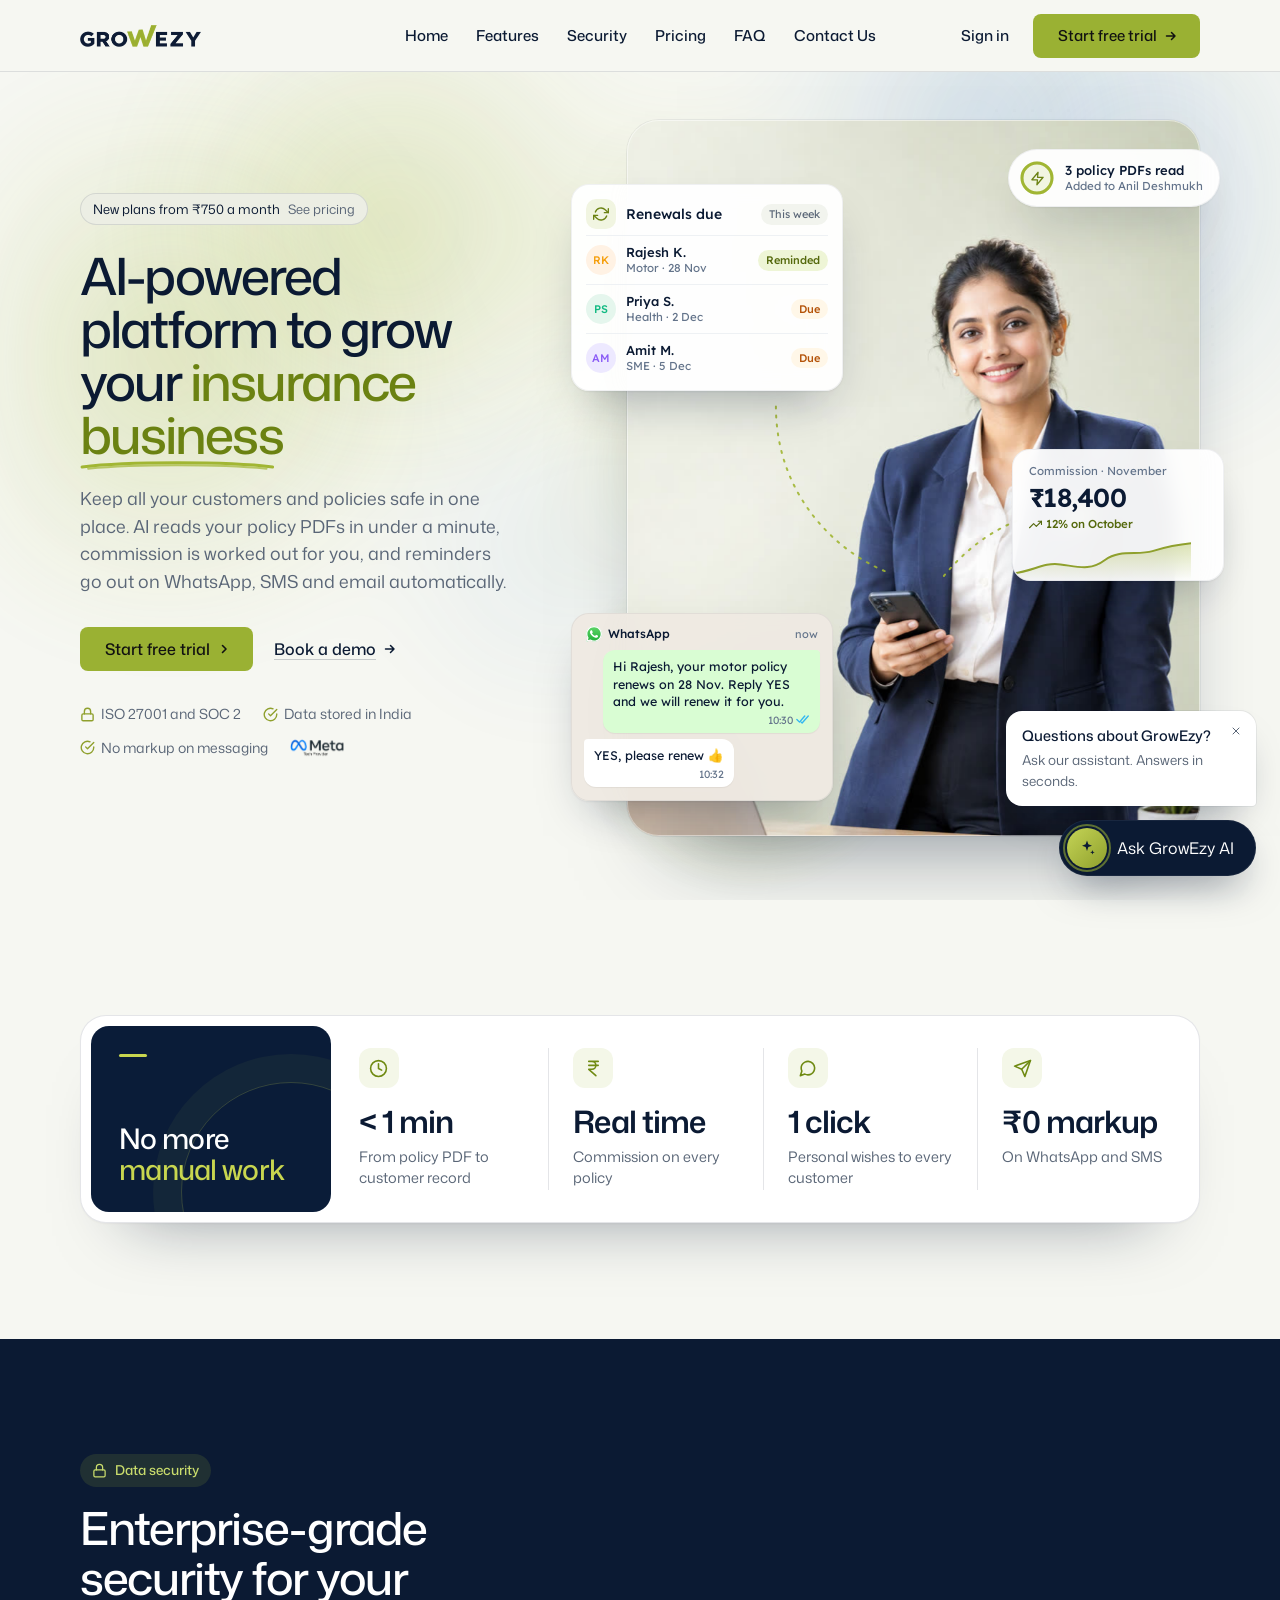
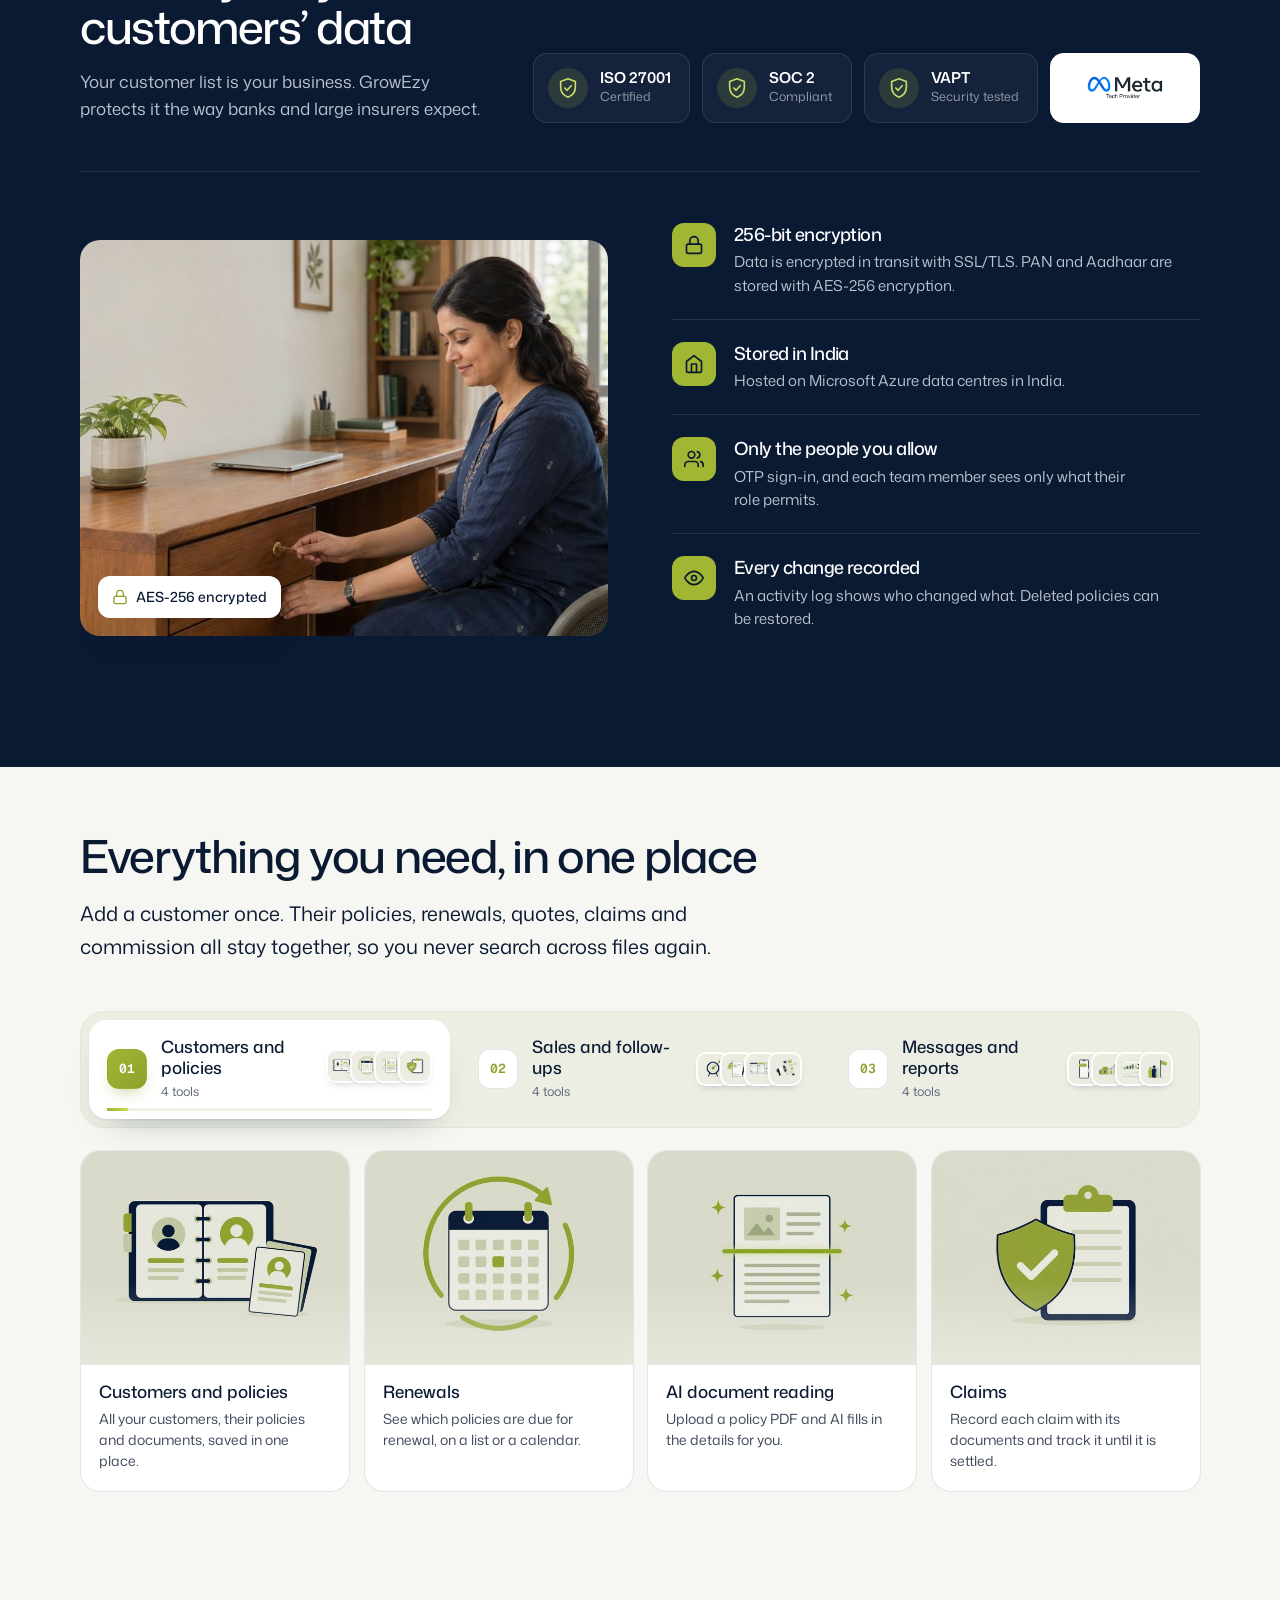
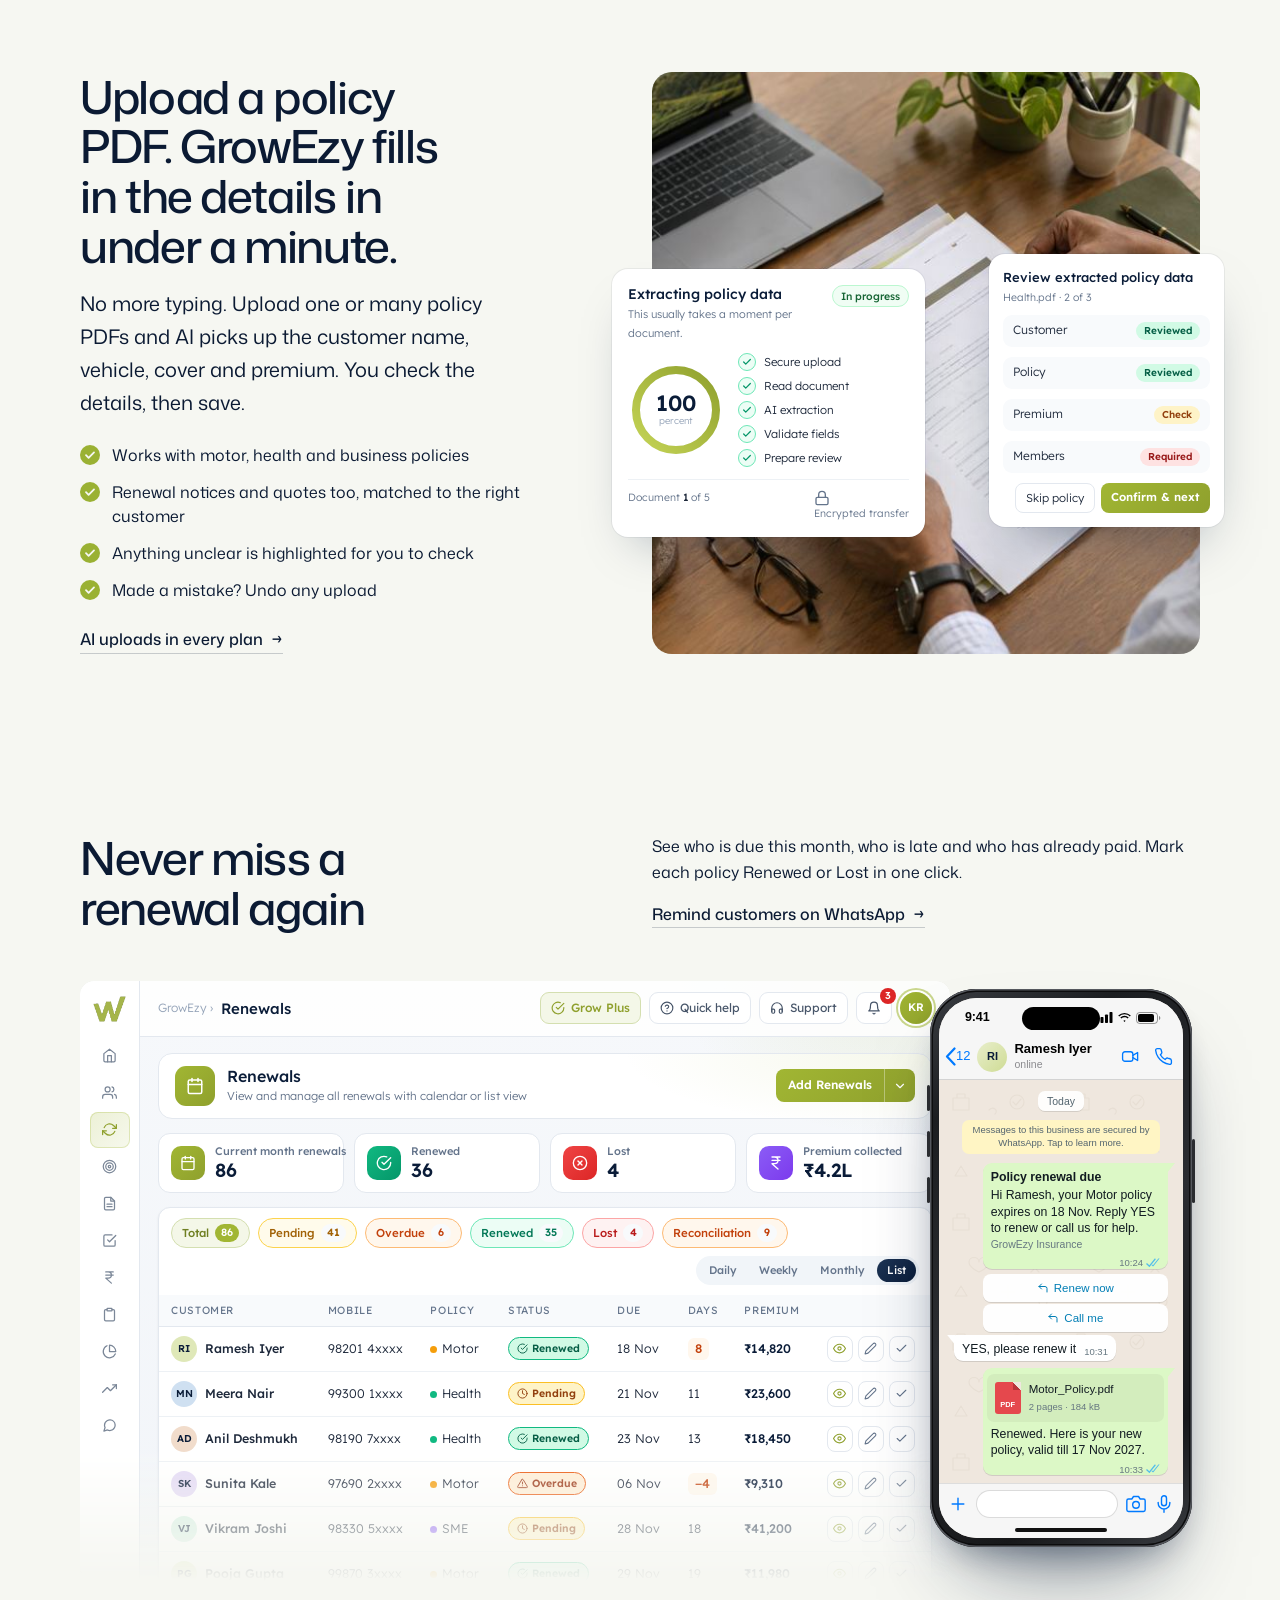
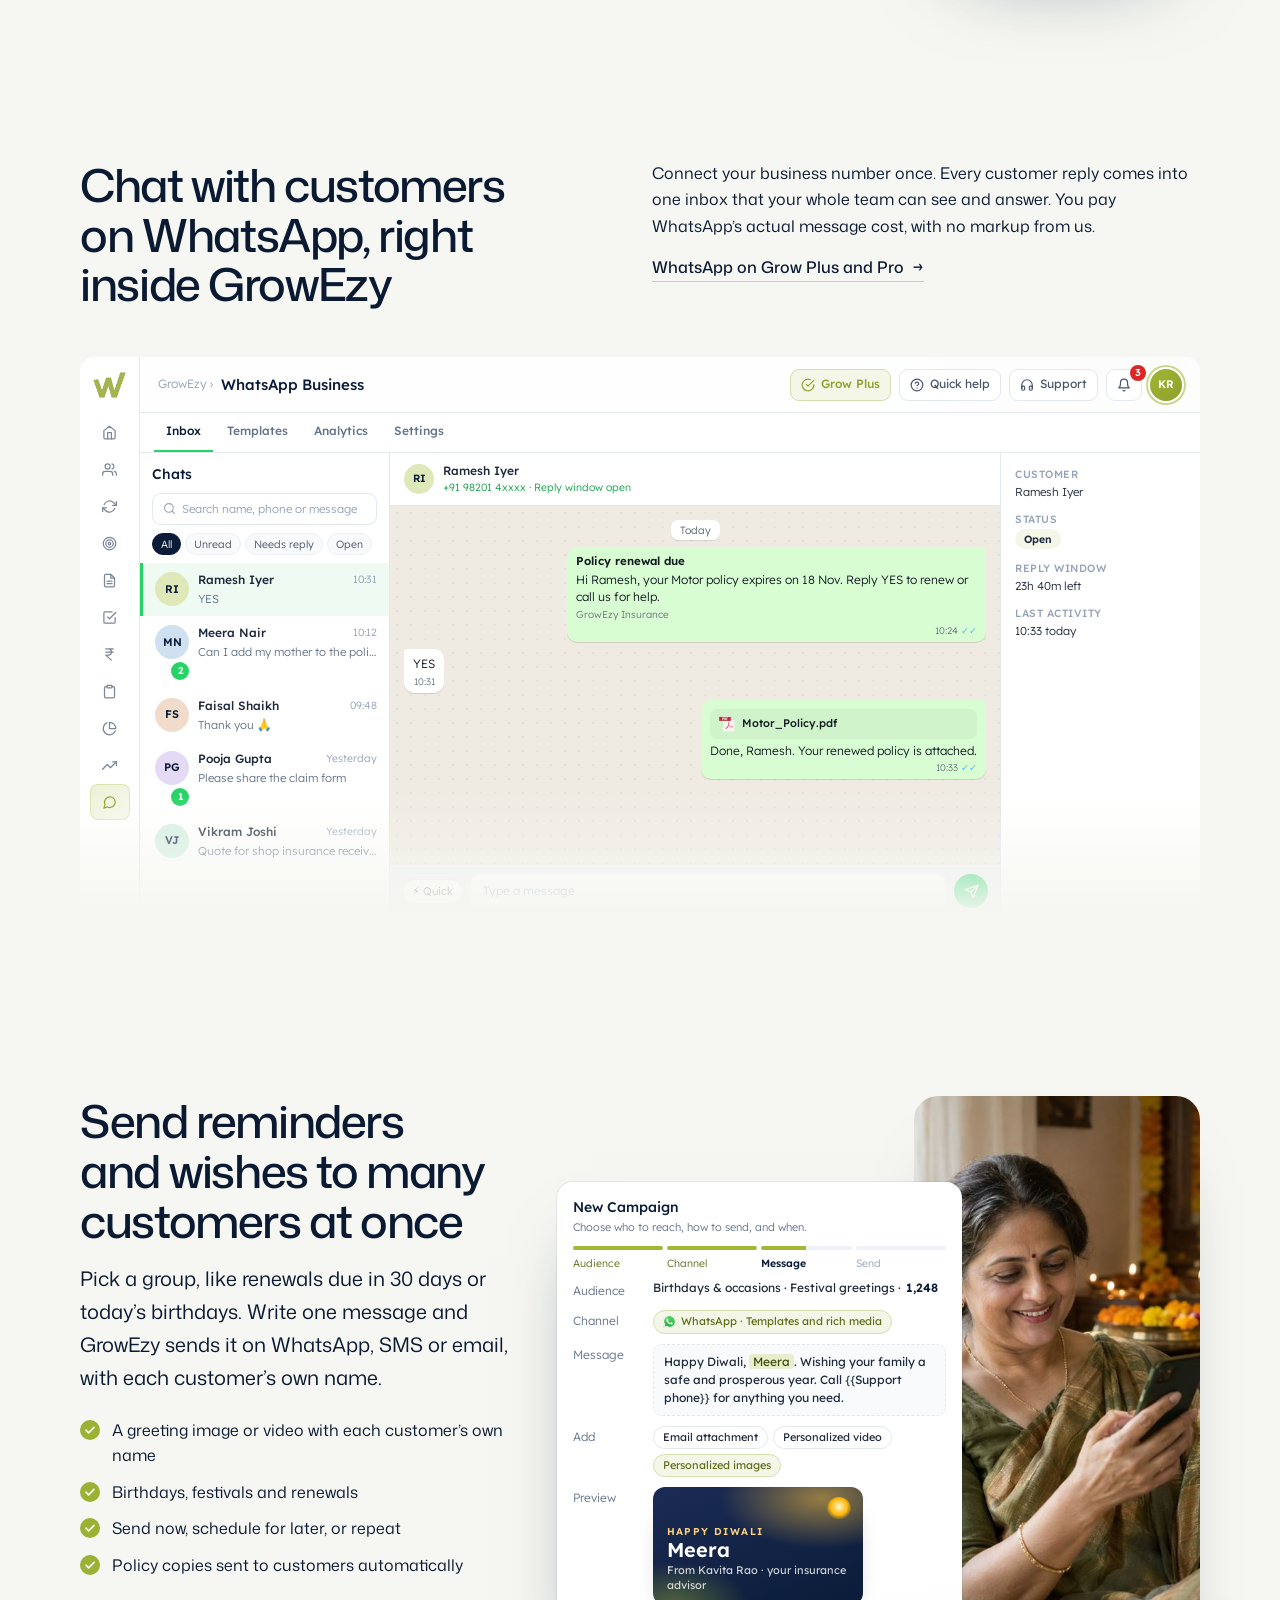
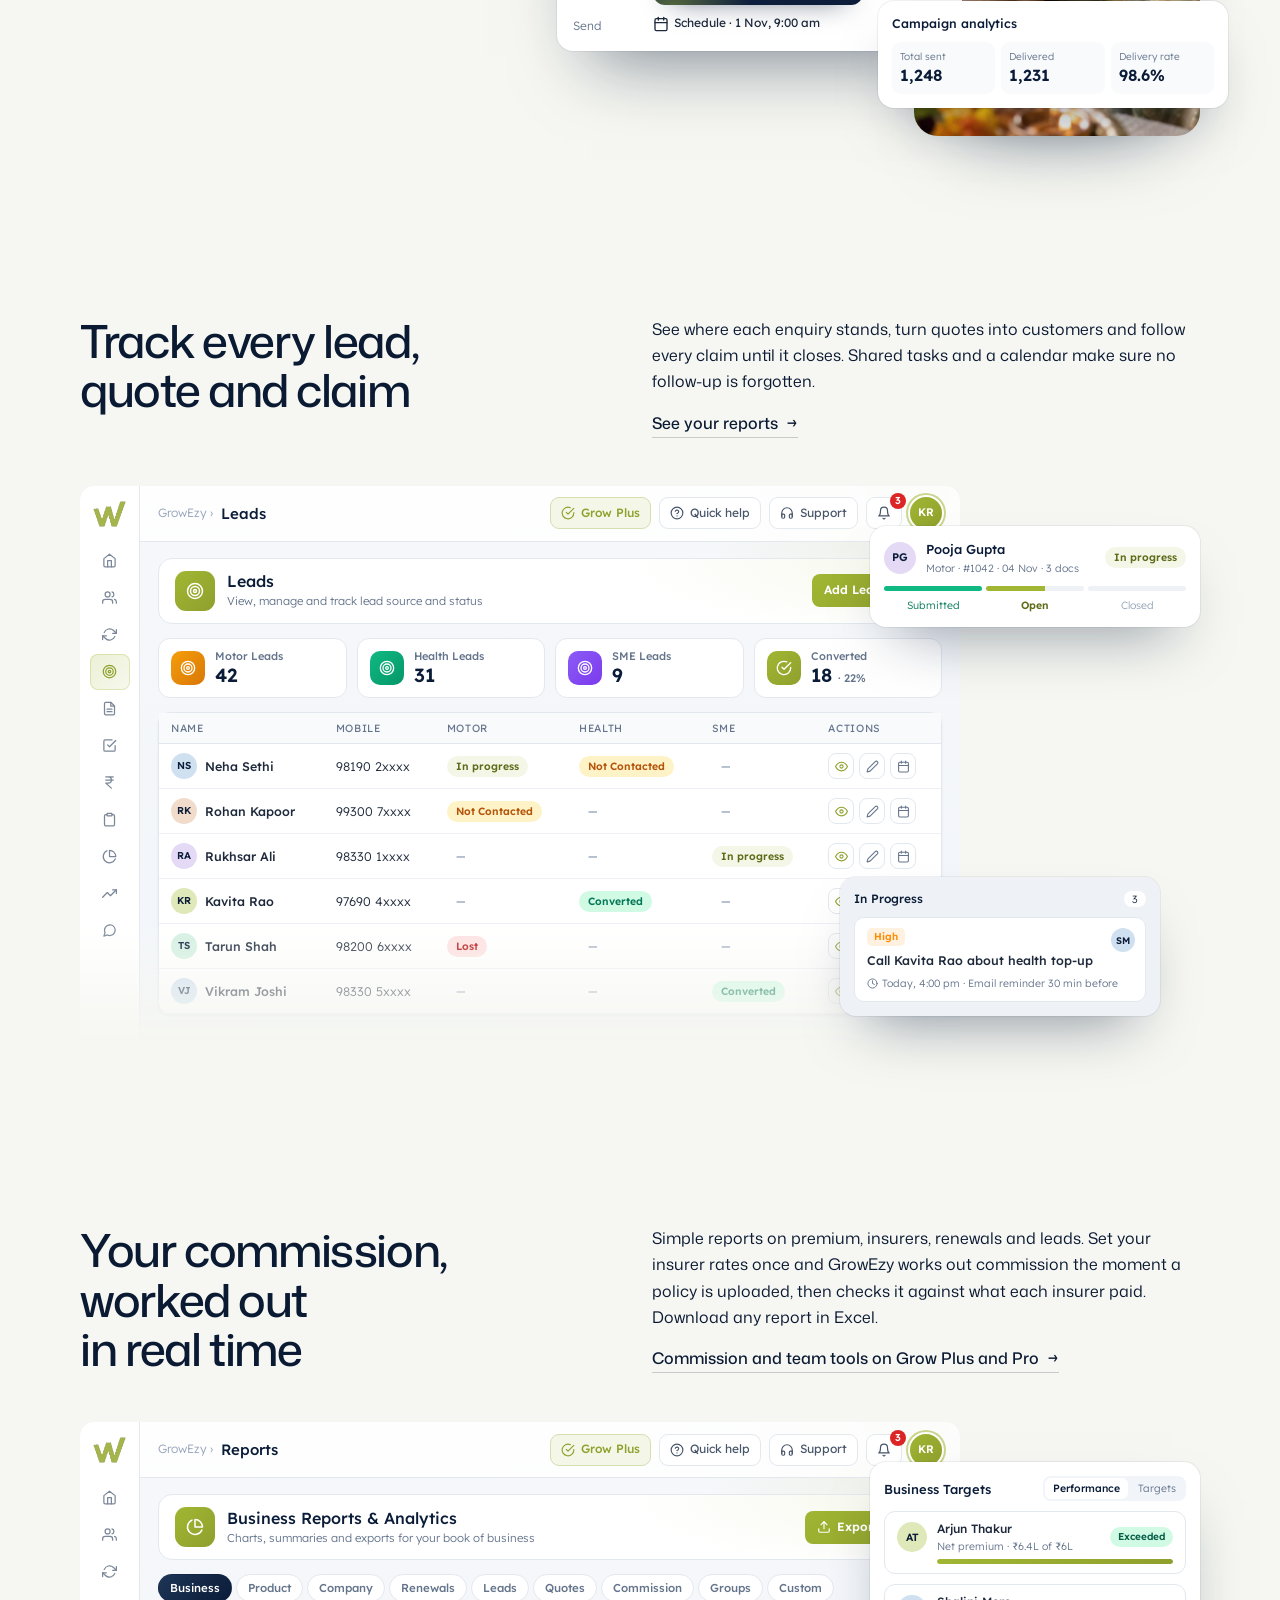
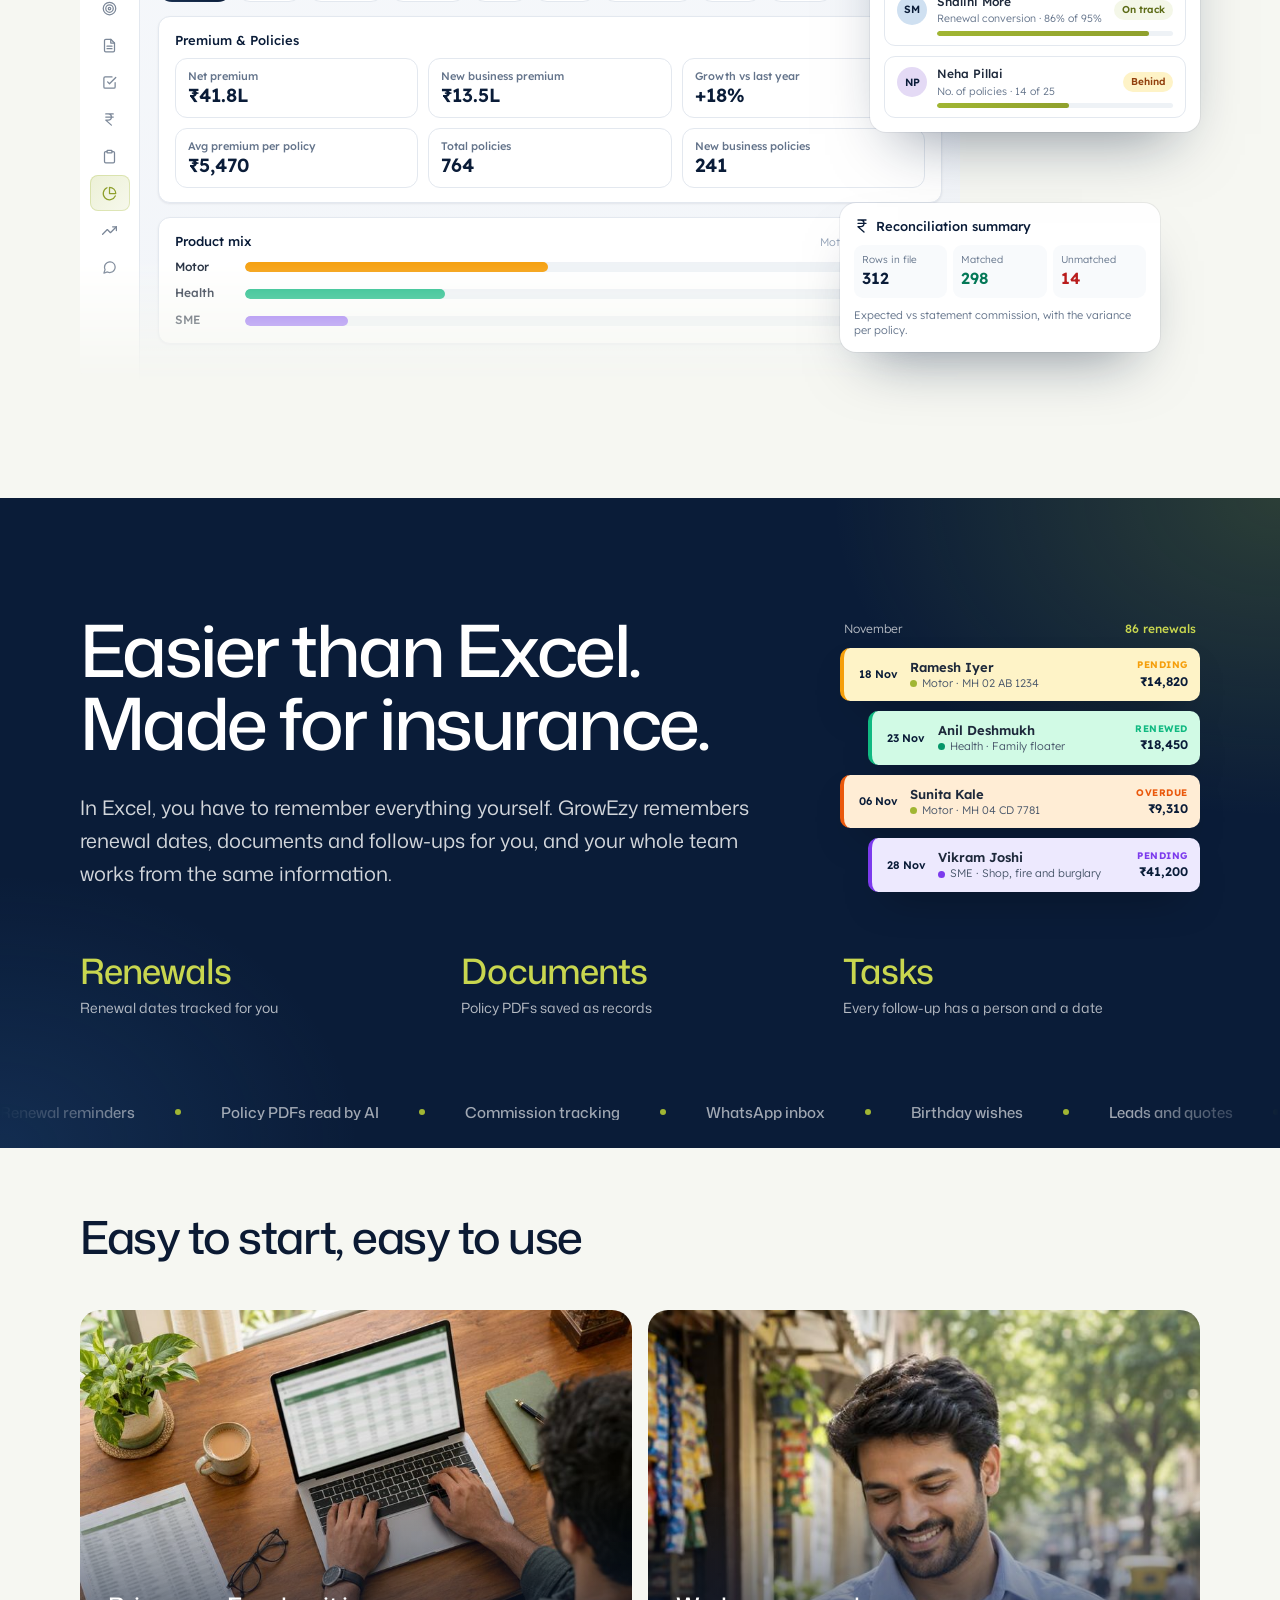
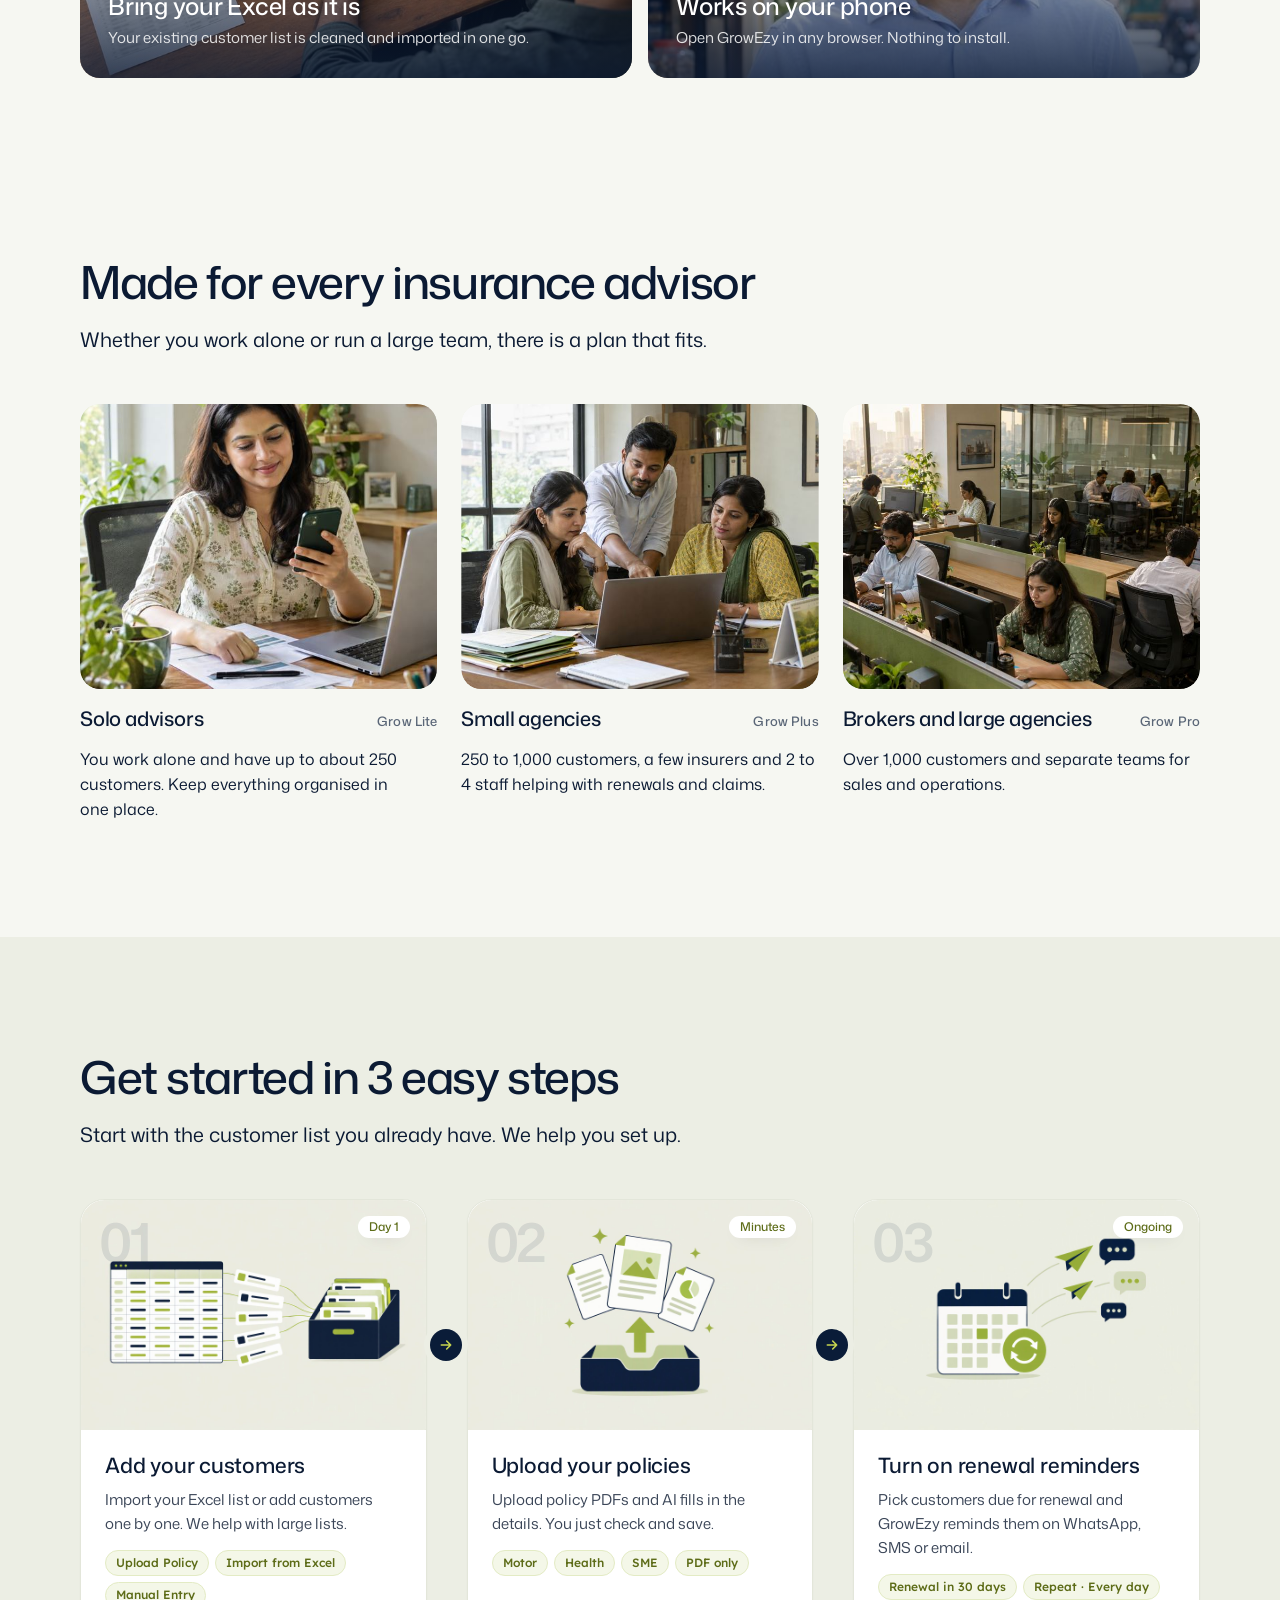
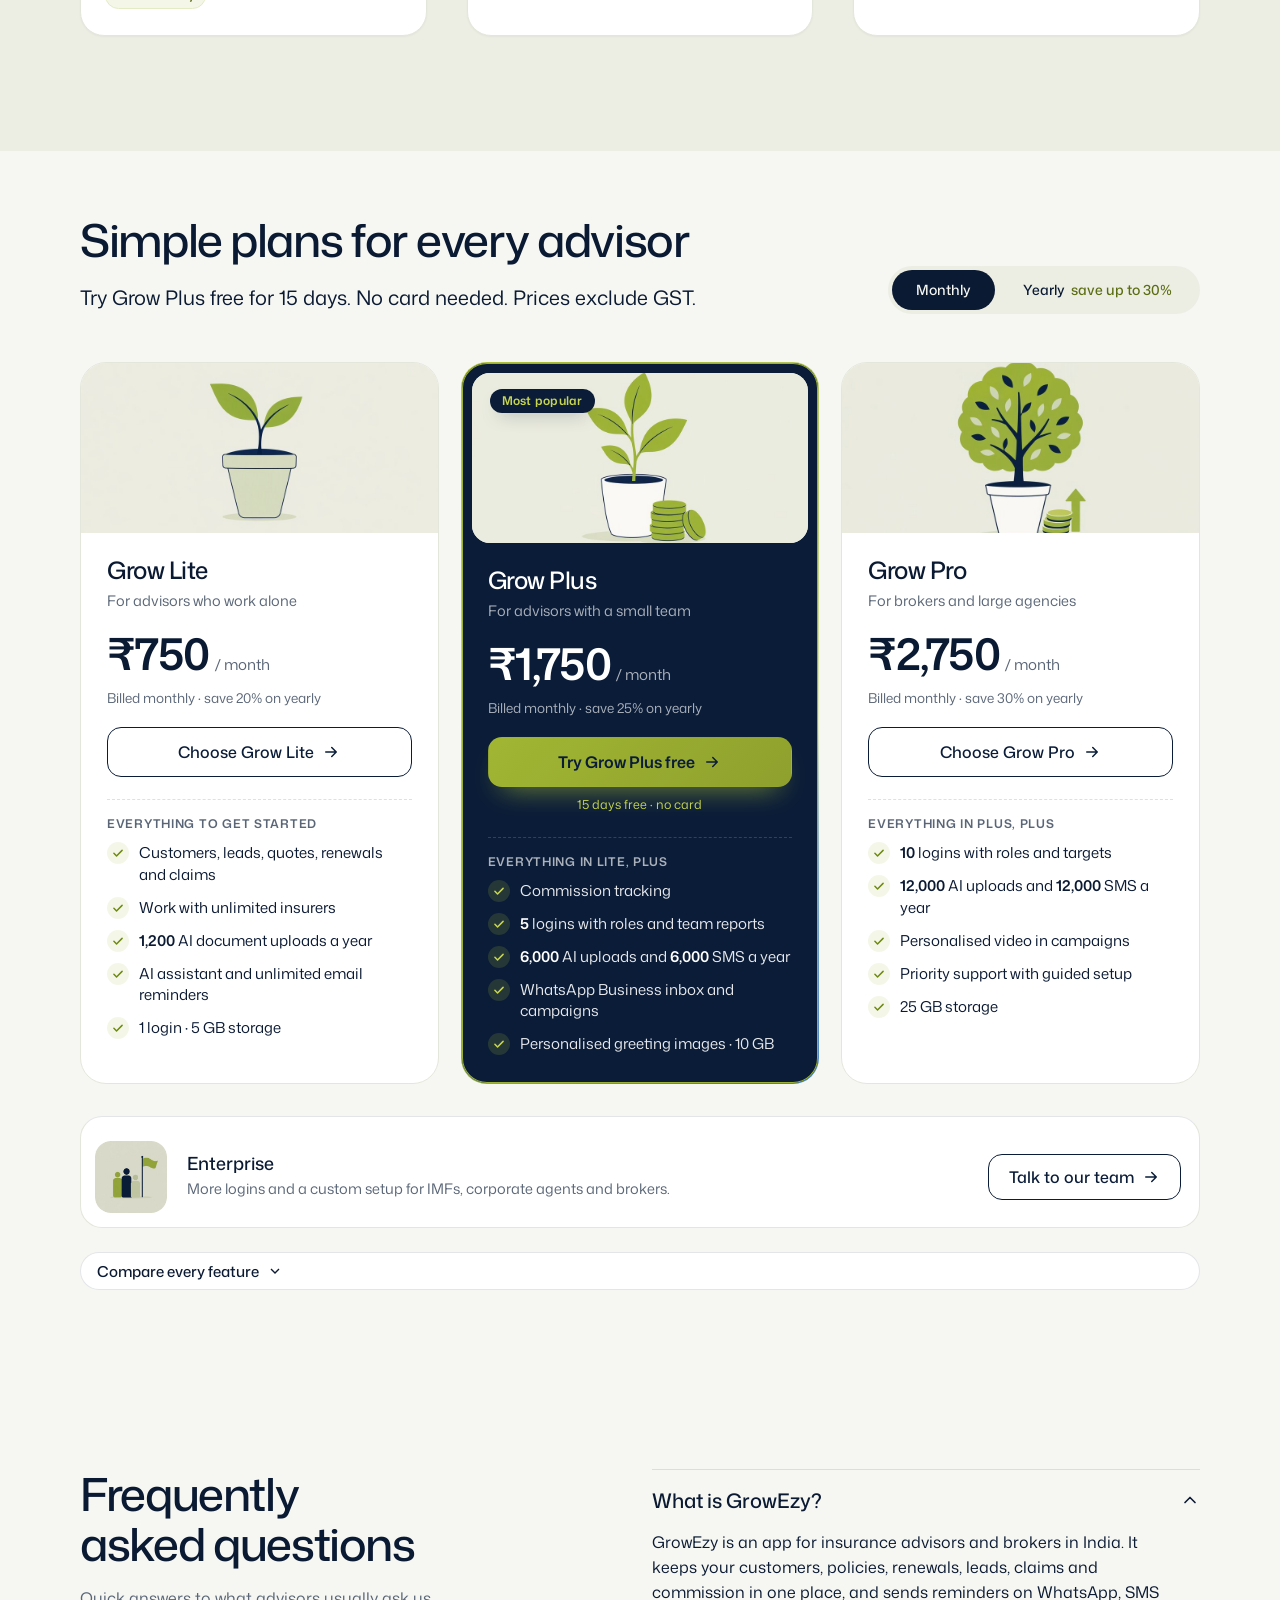
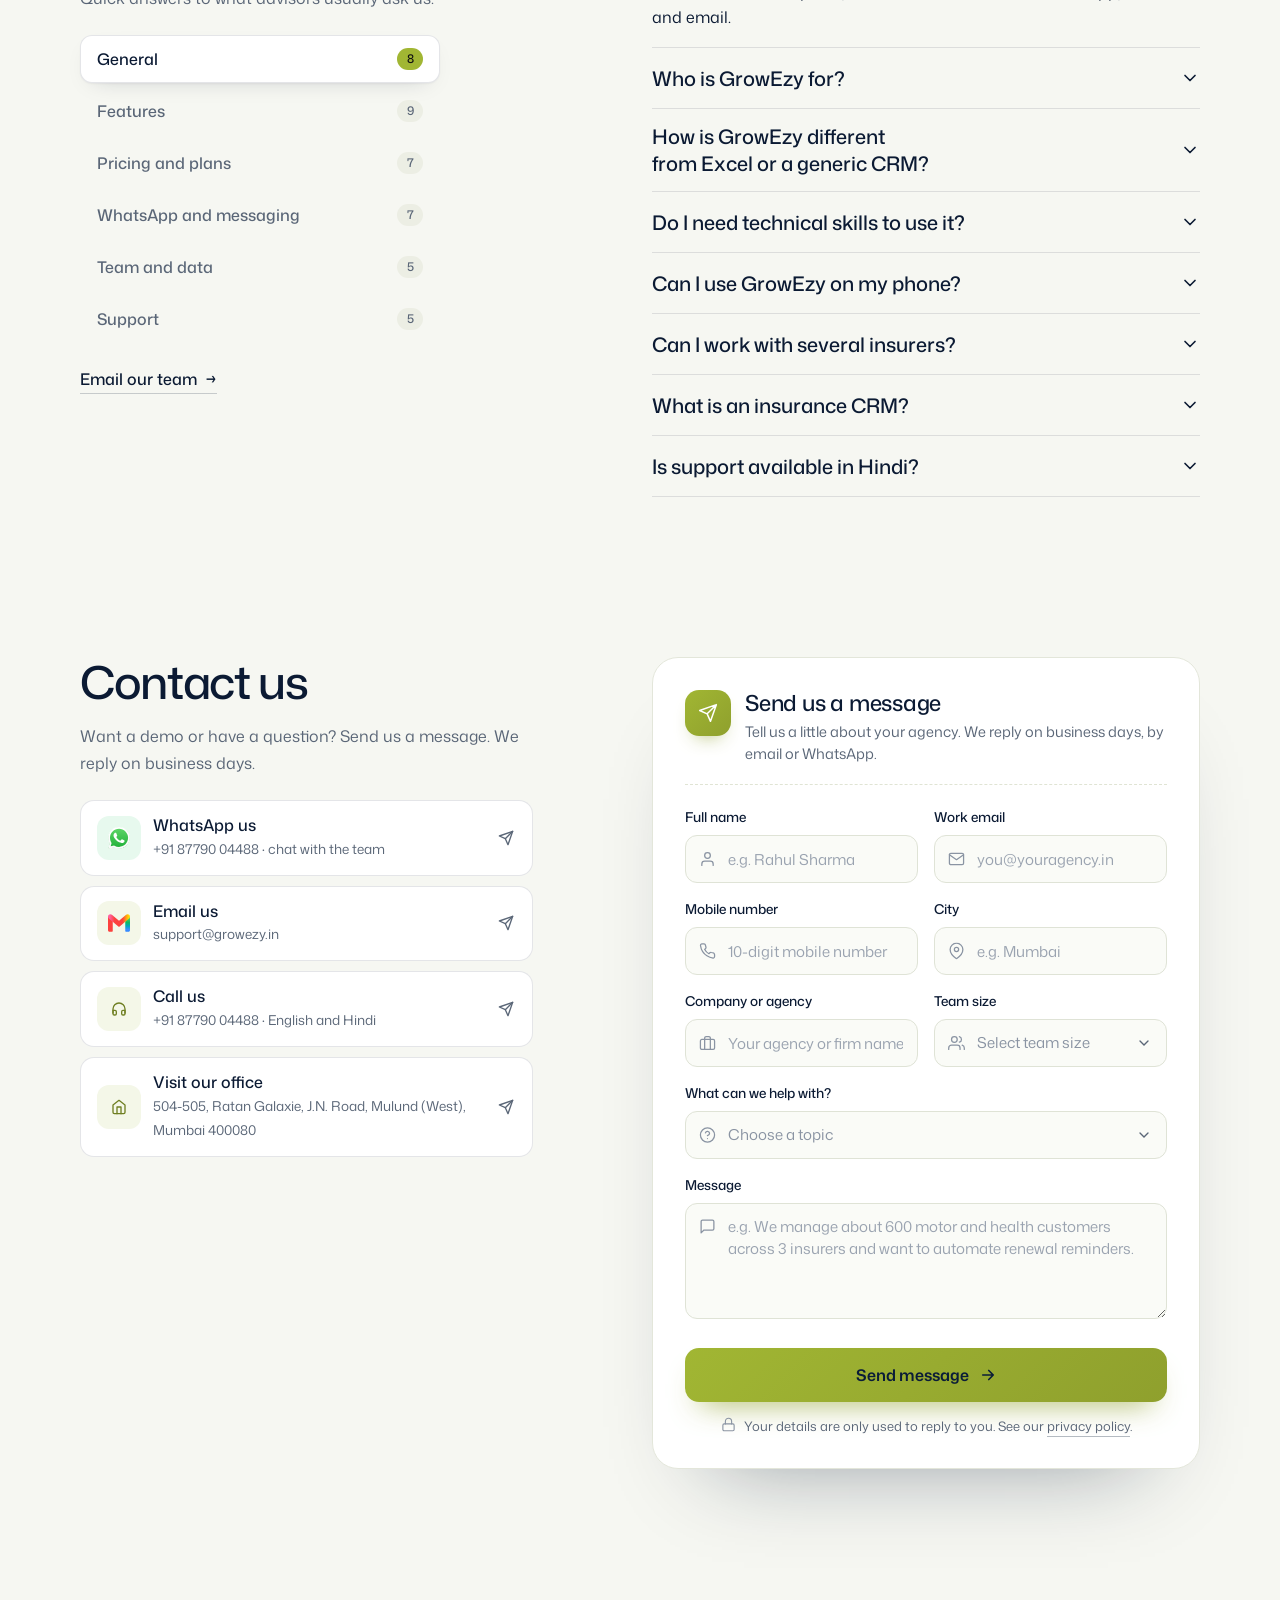
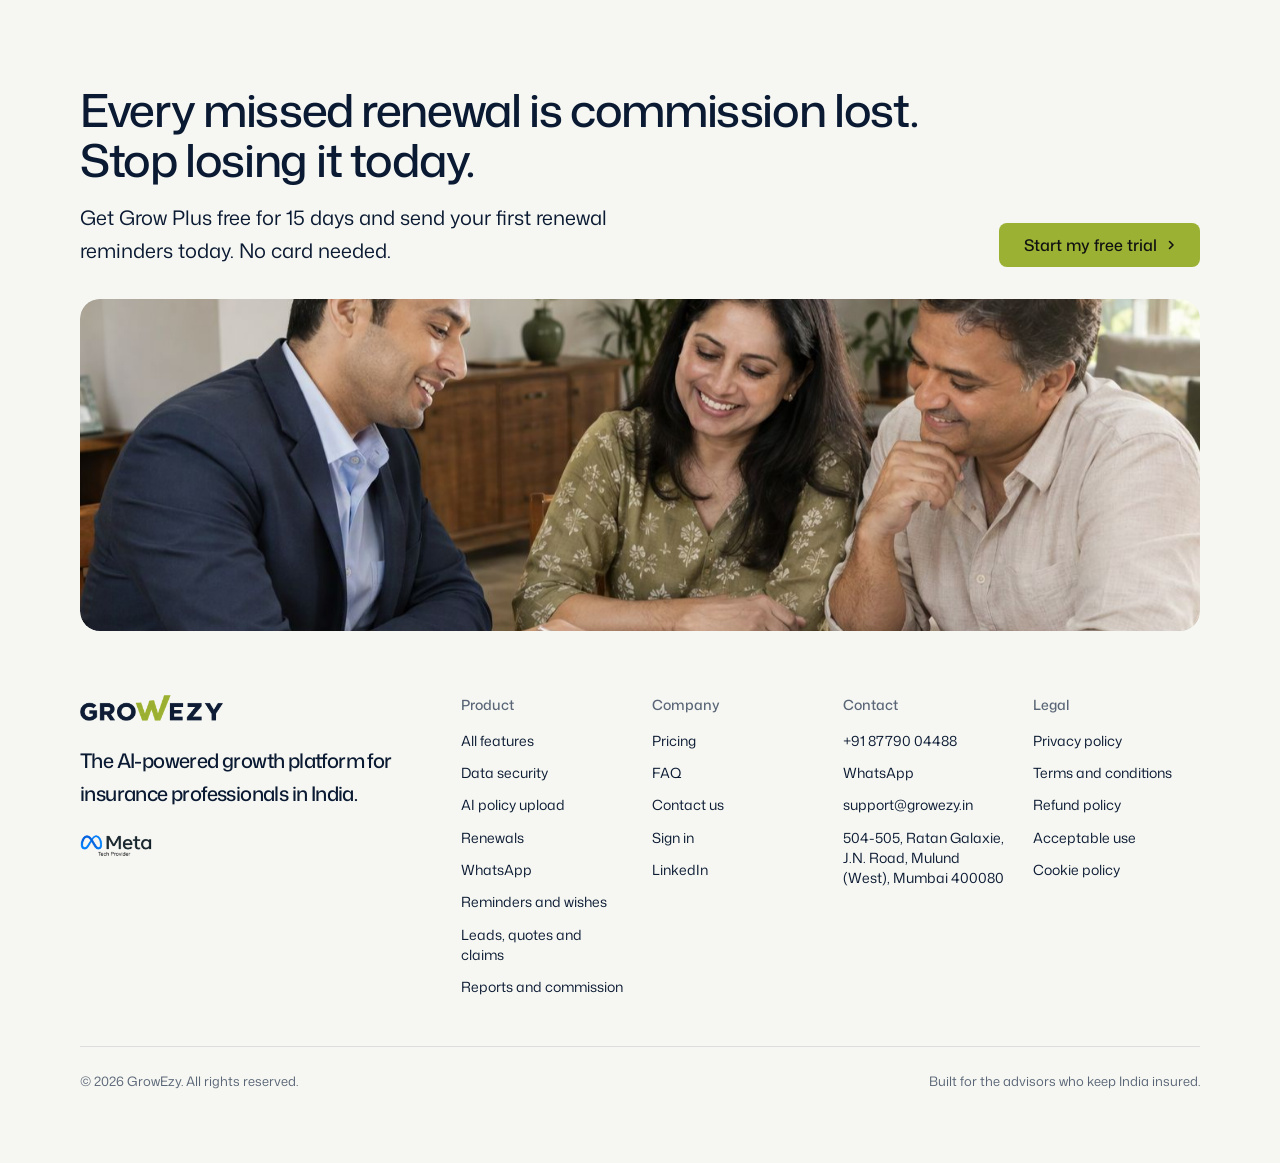
==== commit 83bd4d05: "Add GrowEzy Assistant website chatbot on every page" ====
--- a/index.html
+++ b/index.html
@@ -161,6 +161,7 @@
   @media (max-width: 399px) { .nav__logo img { height: 18px; } }
   @media (max-width: 359px) { .nav__bar .nav__actions .btn { display: none; } }
 </style>
+<link rel="stylesheet" href="css/chatbot.css?v=2">
 </head>
 <body>
 <svg width="0" height="0" style="position:absolute" aria-hidden="true"><defs><linearGradient id="gx-ring-grad" x1="0" y1="0" x2="1" y2="1"><stop offset="0" stop-color="#c5d456"/><stop offset="1" stop-color="#8fa02d"/></linearGradient></defs><symbol id="fi-home" viewBox="0 0 24 24"><path d="M3 9l9-7 9 7v11a2 2 0 0 1-2 2H5a2 2 0 0 1-2-2z"/><polyline points="9 22 9 12 15 12 15 22"/></symbol><symbol id="fi-users" viewBox="0 0 24 24"><path d="M17 21v-2a4 4 0 0 0-4-4H5a4 4 0 0 0-4 4v2"/><circle cx="9" cy="7" r="4"/><path d="M23 21v-2a4 4 0 0 0-3-3.87"/><path d="M16 3.13a4 4 0 0 1 0 7.75"/></symbol><symbol id="fi-refresh" viewBox="0 0 24 24"><polyline points="23 4 23 10 17 10"/><polyline points="1 20 1 14 7 14"/><path d="M3.51 9a9 9 0 0 1 14.85-3.36L23 10M1 14l4.64 4.36A9 9 0 0 0 20.49 15"/></symbol><symbol id="fi-target" viewBox="0 0 24 24"><circle cx="12" cy="12" r="10"/><circle cx="12" cy="12" r="6"/><circle cx="12" cy="12" r="2"/></symbol><symbol id="fi-file" viewBox="0 0 24 24"><path d="M14 2H6a2 2 0 0 0-2 2v16a2 2 0 0 0 2 2h12a2 2 0 0 0 2-2V8z"/><polyline points="14 2 14 8 20 8"/><line x1="16" y1="13" x2="8" y2="13"/><line x1="16" y1="17" x2="8" y2="17"/></symbol><symbol id="fi-checksq" viewBox="0 0 24 24"><polyline points="9 11 12 14 22 4"/><path d="M21 12v7a2 2 0 0 1-2 2H5a2 2 0 0 1-2-2V5a2 2 0 0 1 2-2h11"/></symbol><symbol id="fi-rupee" viewBox="0 0 24 24"><path d="M6 3h12M6 8h12M6 3h4a5 5 0 0 1 0 10H6l9 8"/></symbol><symbol id="fi-clip" viewBox="0 0 24 24"><path d="M16 4h2a2 2 0 0 1 2 2v14a2 2 0 0 1-2 2H6a2 2 0 0 1-2-2V6a2 2 0 0 1 2-2h2"/><rect x="8" y="2" width="8" height="4" rx="1"/></symbol><symbol id="fi-pie" viewBox="0 0 24 24"><path d="M21.21 15.89A10 10 0 1 1 8 2.83"/><path d="M22 12A10 10 0 0 0 12 2v10z"/></symbol><symbol id="fi-trend" viewBox="0 0 24 24"><polyline points="23 6 13.5 15.5 8.5 10.5 1 18"/><polyline points="17 6 23 6 23 12"/></symbol><symbol id="fi-msg" viewBox="0 0 24 24"><path d="M21 11.5a8.38 8.38 0 0 1-.9 3.8 8.5 8.5 0 0 1-7.6 4.7 8.38 8.38 0 0 1-3.8-.9L3 21l1.9-5.7a8.38 8.38 0 0 1-.9-3.8 8.5 8.5 0 0 1 4.7-7.6 8.38 8.38 0 0 1 3.8-.9h.5a8.48 8.48 0 0 1 8 8v.5z"/></symbol><symbol id="fi-bell" viewBox="0 0 24 24"><path d="M18 8A6 6 0 0 0 6 8c0 7-3 9-3 9h18s-3-2-3-9"/><path d="M13.73 21a2 2 0 0 1-3.46 0"/></symbol><symbol id="fi-cal" viewBox="0 0 24 24"><rect x="3" y="4" width="18" height="18" rx="2"/><line x1="16" y1="2" x2="16" y2="6"/><line x1="8" y1="2" x2="8" y2="6"/><line x1="3" y1="10" x2="21" y2="10"/></symbol><symbol id="fi-okc" viewBox="0 0 24 24"><path d="M22 11.08V12a10 10 0 1 1-5.93-9.14"/><polyline points="22 4 12 14.01 9 11.01"/></symbol><symbol id="fi-xc" viewBox="0 0 24 24"><circle cx="12" cy="12" r="10"/><line x1="15" y1="9" x2="9" y2="15"/><line x1="9" y1="9" x2="15" y2="15"/></symbol><symbol id="fi-eye" viewBox="0 0 24 24"><path d="M1 12s4-8 11-8 11 8 11 8-4 8-11 8-11-8-11-8z"/><circle cx="12" cy="12" r="3"/></symbol><symbol id="fi-edit" viewBox="0 0 24 24"><path d="M17 3a2.83 2.83 0 1 1 4 4L7.5 20.5 2 22l1.5-5.5L17 3z"/></symbol><symbol id="fi-check" viewBox="0 0 24 24"><polyline points="20 6 9 17 4 12"/></symbol><symbol id="fi-alert" viewBox="0 0 24 24"><path d="M10.29 3.86L1.82 18a2 2 0 0 0 1.71 3h16.94a2 2 0 0 0 1.71-3L13.71 3.86a2 2 0 0 0-3.42 0z"/><line x1="12" y1="9" x2="12" y2="13"/><line x1="12" y1="17" x2="12.01" y2="17"/></symbol><symbol id="fi-upload" viewBox="0 0 24 24"><path d="M21 15v4a2 2 0 0 1-2 2H5a2 2 0 0 1-2-2v-4"/><polyline points="17 8 12 3 7 8"/><line x1="12" y1="3" x2="12" y2="15"/></symbol><symbol id="fi-search" viewBox="0 0 24 24"><circle cx="11" cy="11" r="8"/><line x1="21" y1="21" x2="16.65" y2="16.65"/></symbol><symbol id="fi-send" viewBox="0 0 24 24"><line x1="22" y1="2" x2="11" y2="13"/><polygon points="22 2 15 22 11 13 2 9 22 2"/></symbol><symbol id="fi-head" viewBox="0 0 24 24"><path d="M3 18v-6a9 9 0 0 1 18 0v6"/><path d="M21 19a2 2 0 0 1-2 2h-1a2 2 0 0 1-2-2v-3a2 2 0 0 1 2-2h3zM3 19a2 2 0 0 0 2 2h1a2 2 0 0 0 2-2v-3a2 2 0 0 0-2-2H3z"/></symbol><symbol id="fi-clock" viewBox="0 0 24 24"><circle cx="12" cy="12" r="10"/><polyline points="12 6 12 12 16 14"/></symbol><symbol id="fi-help" viewBox="0 0 24 24"><circle cx="12" cy="12" r="10"/><path d="M9.09 9a3 3 0 0 1 5.83 1c0 2-3 3-3 3"/><line x1="12" y1="17" x2="12.01" y2="17"/></symbol><symbol id="fi-chev" viewBox="0 0 24 24"><polyline points="6 9 12 15 18 9"/></symbol><symbol id="fi-lock" viewBox="0 0 24 24"><rect x="3" y="11" width="18" height="11" rx="2"/><path d="M7 11V7a5 5 0 0 1 10 0v4"/></symbol><symbol id="fi-zap" viewBox="0 0 24 24"><polygon points="13 2 3 14 12 14 11 22 21 10 12 10 13 2"/></symbol><symbol id="fi-layers" viewBox="0 0 24 24"><polygon points="12 2 2 7 12 12 22 7 12 2"/><polyline points="2 17 12 22 22 17"/><polyline points="2 12 12 17 22 12"/></symbol><symbol id="fi-bot" viewBox="0 0 24 24"><path d="M12 8V4H8"/><rect x="4" y="8" width="16" height="12" rx="2"/><path d="M2 14h2M20 14h2M15 13v2M9 13v2"/></symbol><symbol id="fi-user" viewBox="0 0 24 24"><path d="M20 21v-2a4 4 0 0 0-4-4H8a4 4 0 0 0-4 4v2"/><circle cx="12" cy="7" r="4"/></symbol><symbol id="fi-cross" viewBox="0 0 24 24"><circle cx="12" cy="12" r="10"/><line x1="22" y1="12" x2="18" y2="12"/><line x1="6" y1="12" x2="2" y2="12"/><line x1="12" y1="6" x2="12" y2="2"/><line x1="12" y1="22" x2="12" y2="18"/></symbol><symbol id="fi-excel" viewBox="0 0 24 24"><rect x="3" y="3" width="18" height="18" rx="2"/><path d="M8 8l8 8M16 8l-8 8"/></symbol><symbol id="fi-pen" viewBox="0 0 24 24"><path d="M12 20h9"/><path d="M16.5 3.5a2.12 2.12 0 0 1 3 3L7 19l-4 1 1-4L16.5 3.5z"/></symbol></svg>
@@ -745,5 +746,6 @@
 <script src="js/app-mock.js?v=12" defer></script>
 <script src="js/premium.js?v=13" defer></script>
 <script src="js/sections.js?v=12" defer></script>
+<script src="js/chatbot.js?v=2" defer></script>
 </body>
 </html>
--- a/css/chatbot.css
+++ b/css/chatbot.css
@@ -0,0 +1,102 @@
+/* GrowEzy Assistant: the floating website chatbot, drawn in the site's navy, lime and sage. */
+.gb { --gb-navy: #0b1a33; --gb-lime: #A1B633; --gb-lime-d: #8fa02d; --gb-sage: #f2f4ec; --gb-line: #e6e9df; --gb-mut: #5a6677;
+  position: fixed; right: 24px; bottom: 24px; z-index: 900; font-family: var(--font-text, system-ui, sans-serif); color: var(--gb-navy); }
+.gb svg { fill: none; stroke: currentColor; stroke-width: 2; stroke-linecap: round; stroke-linejoin: round; }
+.gb-sr { position: absolute; width: 1px; height: 1px; overflow: hidden; clip: rect(0 0 0 0); }
+
+/* launcher */
+.gb-launch { position: relative; display: flex; align-items: center; gap: 10px; height: 56px; padding: 0 22px 0 8px; margin-left: auto; border: 0; border-radius: 99px; cursor: pointer;
+  background: var(--gb-navy); color: #fff; font: 500 15px/1 inherit; font-family: inherit;
+  box-shadow: 0 18px 40px -14px rgb(11 26 51 / .55), 0 0 0 1px rgb(255 255 255 / .06) inset; transition: transform .3s cubic-bezier(.16,1,.3,1), box-shadow .3s, padding .3s; }
+.gb-launch:hover { transform: translateY(-2px); box-shadow: 0 24px 46px -14px rgb(11 26 51 / .6); }
+.gb-launch:focus-visible { outline: 3px solid var(--gb-lime); outline-offset: 3px; }
+.gb-launch__ic { position: relative; width: 40px; height: 40px; border-radius: 50%; display: grid; place-items: center; background: linear-gradient(135deg, #c5d456, var(--gb-lime-d)); color: var(--gb-navy); }
+.gb-launch__ic::after { content: ""; position: absolute; inset: -4px; border-radius: 50%; border: 2px solid rgb(161 182 51 / .55); animation: gb-ring 2.6s ease-out infinite; }
+.gb-launch__ic svg { width: 20px; height: 20px; stroke: none; }
+.gb-launch__x { display: none; width: 40px; height: 40px; place-items: center; }
+.gb-launch__x svg { width: 20px; height: 20px; }
+.gb.is-open .gb-launch { padding: 0 8px; }
+.gb.is-open .gb-launch__ic, .gb.is-open .gb-launch__t { display: none; }
+.gb.is-open .gb-launch__x { display: grid; }
+@keyframes gb-ring { 0% { transform: scale(.9); opacity: .9; } 70%, 100% { transform: scale(1.35); opacity: 0; } }
+
+/* teaser */
+.gb-tease { position: absolute; right: 0; bottom: 70px; width: 250px; display: grid; gap: 3px; padding: 14px 36px 14px 16px; border-radius: 16px 16px 4px 16px; background: #fff; cursor: pointer;
+  box-shadow: 0 0 0 1px rgb(11 26 51 / .06), 0 20px 40px -18px rgb(11 26 51 / .4); animation: gb-pop .45s cubic-bezier(.16,1,.3,1); }
+.gb-tease b { font-size: 14.5px; font-weight: 500; }
+.gb-tease span { font-size: 13.5px; color: var(--gb-mut); }
+.gb-tease__x { position: absolute; top: 8px; right: 8px; width: 24px; height: 24px; border: 0; border-radius: 50%; background: transparent; color: var(--gb-mut); display: grid; place-items: center; cursor: pointer; }
+.gb-tease__x:hover { background: var(--gb-sage); }
+.gb-tease__x svg { width: 14px; height: 14px; }
+@keyframes gb-pop { from { opacity: 0; transform: translateY(8px) scale(.97); } to { opacity: 1; transform: none; } }
+
+/* panel */
+.gb-panel { position: absolute; right: 0; bottom: 72px; width: 400px; height: min(640px, calc(100vh - 120px)); display: grid; grid-template-rows: auto 1fr auto auto; overflow: hidden;
+  border-radius: 22px; background: #fff; box-shadow: 0 0 0 1px rgb(11 26 51 / .07), 0 40px 80px -30px rgb(11 26 51 / .5);
+  opacity: 0; transform: translateY(14px) scale(.98); transform-origin: bottom right; transition: opacity .25s, transform .35s cubic-bezier(.16,1,.3,1); }
+.gb.is-shown .gb-panel { opacity: 1; transform: none; }
+.gb-head { position: relative; display: flex; align-items: center; gap: 12px; padding: 18px 14px 18px 18px; color: #fff;
+  background: radial-gradient(120% 140% at 100% 0%, rgb(161 182 51 / .35), transparent 55%), var(--gb-navy); }
+.gb-av { width: 42px; height: 42px; flex: none; border-radius: 12px; display: grid; place-items: center; background: #fff; }
+.gb-av img { width: 24px; height: 24px; object-fit: contain; }
+.gb-head__t { flex: 1; min-width: 0; display: grid; gap: 3px; }
+.gb-head__t b { font-size: 16px; font-weight: 500; }
+.gb-head__t small { display: flex; align-items: center; gap: 6px; font-size: 12.5px; color: #b9c2cd; }
+.gb-head__t small i { width: 7px; height: 7px; border-radius: 50%; background: #4ade80; box-shadow: 0 0 0 3px rgb(74 222 128 / .2); }
+.gb-ib { width: 34px; height: 34px; flex: none; border: 0; border-radius: 10px; display: grid; place-items: center; background: transparent; color: #dfe4ea; cursor: pointer; transition: background .2s; }
+.gb-ib:hover { background: rgb(255 255 255 / .1); }
+.gb-ib svg { width: 17px; height: 17px; }
+
+/* messages */
+.gb-msgs { overflow-y: auto; overscroll-behavior: contain; display: flex; flex-direction: column; gap: 12px; padding: 20px 16px; background: linear-gradient(#fbfcf8, #f6f7f2); }
+.gb-m { display: flex; align-items: flex-end; gap: 8px; max-width: 100%; animation: gb-pop .3s cubic-bezier(.16,1,.3,1); }
+.gb-m__av { width: 26px; height: 26px; flex: none; border-radius: 50%; display: grid; place-items: center; background: linear-gradient(135deg, #c5d456, var(--gb-lime-d)); color: var(--gb-navy); }
+.gb-m__av svg { width: 14px; height: 14px; stroke: none; }
+.gb-m__b { max-width: 82%; padding: 11px 14px; border-radius: 16px; font-size: 14.5px; line-height: 1.55; overflow-wrap: anywhere; }
+.gb-m__b p { margin: 0; } .gb-m__b p + p, .gb-m__b p + ul, .gb-m__b ul + p { margin-top: 8px; }
+.gb-m__b ul { margin: 0; padding-left: 18px; list-style: disc; }
+.gb-m__b li { display: list-item; } .gb-m__b li::marker { color: var(--gb-lime-d); } .gb-m__b li + li { margin-top: 3px; }
+.gb-m__b b { font-weight: 600; }
+.gb-m__b a { color: #5d6c18; text-decoration: underline; text-underline-offset: 2px; }
+.gb-m--bot .gb-m__b { background: #fff; border: 1px solid var(--gb-line); border-bottom-left-radius: 5px; }
+.gb-m--user { justify-content: flex-end; }
+.gb-m--user .gb-m__b { background: var(--gb-navy); color: #fff; border-bottom-right-radius: 5px; }
+.gb-m.is-err .gb-m__b { background: #fff8f1; border-color: #fde3c4; }
+.gb-dots { display: inline-flex; gap: 4px; padding: 14px 16px; }
+.gb-dots i { width: 7px; height: 7px; border-radius: 50%; background: #9aa3b0; animation: gb-dot 1.2s infinite ease-in-out; }
+.gb-dots i:nth-child(2) { animation-delay: .15s; } .gb-dots i:nth-child(3) { animation-delay: .3s; }
+@keyframes gb-dot { 0%, 60%, 100% { transform: translateY(0); opacity: .45; } 30% { transform: translateY(-4px); opacity: 1; } }
+.gb-chips { display: flex; flex-wrap: wrap; gap: 8px; padding-left: 34px; }
+.gb-chips button { padding: 8px 12px; border-radius: 99px; border: 1px solid #d9e2b4; background: #fff; color: #3d4a0c; font: 500 13px/1.2 inherit; font-family: inherit; cursor: pointer; text-align: left; transition: background .2s, border-color .2s, transform .2s; }
+.gb-chips button:hover { background: #f4f7e8; border-color: var(--gb-lime); transform: translateY(-1px); }
+
+/* composer */
+.gb-form { display: flex; align-items: center; gap: 8px; padding: 12px 12px 10px; border-top: 1px solid var(--gb-line); background: #fff; }
+.gb-in { flex: 1; min-width: 0; height: 46px; padding: 0 16px; border-radius: 14px; border: 1px solid #dfe3d6; background: #fafbf7; font: 400 15px/1 inherit; font-family: inherit; color: var(--gb-navy); transition: border-color .2s, box-shadow .2s, background .2s; }
+.gb-in::placeholder { color: #9aa3b0; }
+.gb-in:focus { outline: none; border-color: var(--gb-lime); background: #fff; box-shadow: 0 0 0 4px rgb(161 182 51 / .18); }
+.gb-send { width: 46px; height: 46px; flex: none; border: 0; border-radius: 14px; display: grid; place-items: center; cursor: pointer; color: var(--gb-navy);
+  background: linear-gradient(135deg, #b4c83f, var(--gb-lime-d)); box-shadow: 0 10px 20px -12px rgb(143 160 45 / .9); transition: transform .2s, filter .2s; }
+.gb-send:hover { transform: translateY(-1px); filter: brightness(1.05); }
+.gb-send svg { width: 19px; height: 19px; stroke-width: 2.2; }
+.gb-form.is-busy .gb-send { opacity: .55; cursor: wait; }
+.gb-foot { display: flex; align-items: center; justify-content: space-between; gap: 10px; padding: 0 16px 12px; background: #fff; font-size: 12px; color: #8a94a3; }
+.gb-foot a { flex: none; display: inline-flex; align-items: center; gap: 6px; color: var(--gb-navy); font-weight: 500; text-decoration: none; }
+.gb-foot a:hover { text-decoration: underline; }
+
+@media (max-width: 639px) {
+  .gb { right: 14px; bottom: 14px; }
+  .gb-launch { height: 52px; padding: 0 6px; }
+  .gb-launch__t { display: none; }
+  .gb-tease { bottom: 64px; width: min(250px, calc(100vw - 28px)); }
+  .gb-panel { position: fixed; inset: 0; width: auto; height: 100%; height: 100dvh; border-radius: 0; transform: translateY(24px); }
+  .gb.is-open .gb-launch { display: none; }
+  .gb-head { padding-top: max(18px, env(safe-area-inset-top)); }
+  .gb-foot { padding-bottom: max(12px, env(safe-area-inset-bottom)); }
+  .gb-in { font-size: 16px; }
+}
+@media (prefers-reduced-motion: reduce) {
+  .gb-launch__ic::after, .gb-dots i { animation: none; }
+  .gb-panel, .gb-m, .gb-tease { transition: none; animation: none; }
+}
+@media print { .gb { display: none; } }
